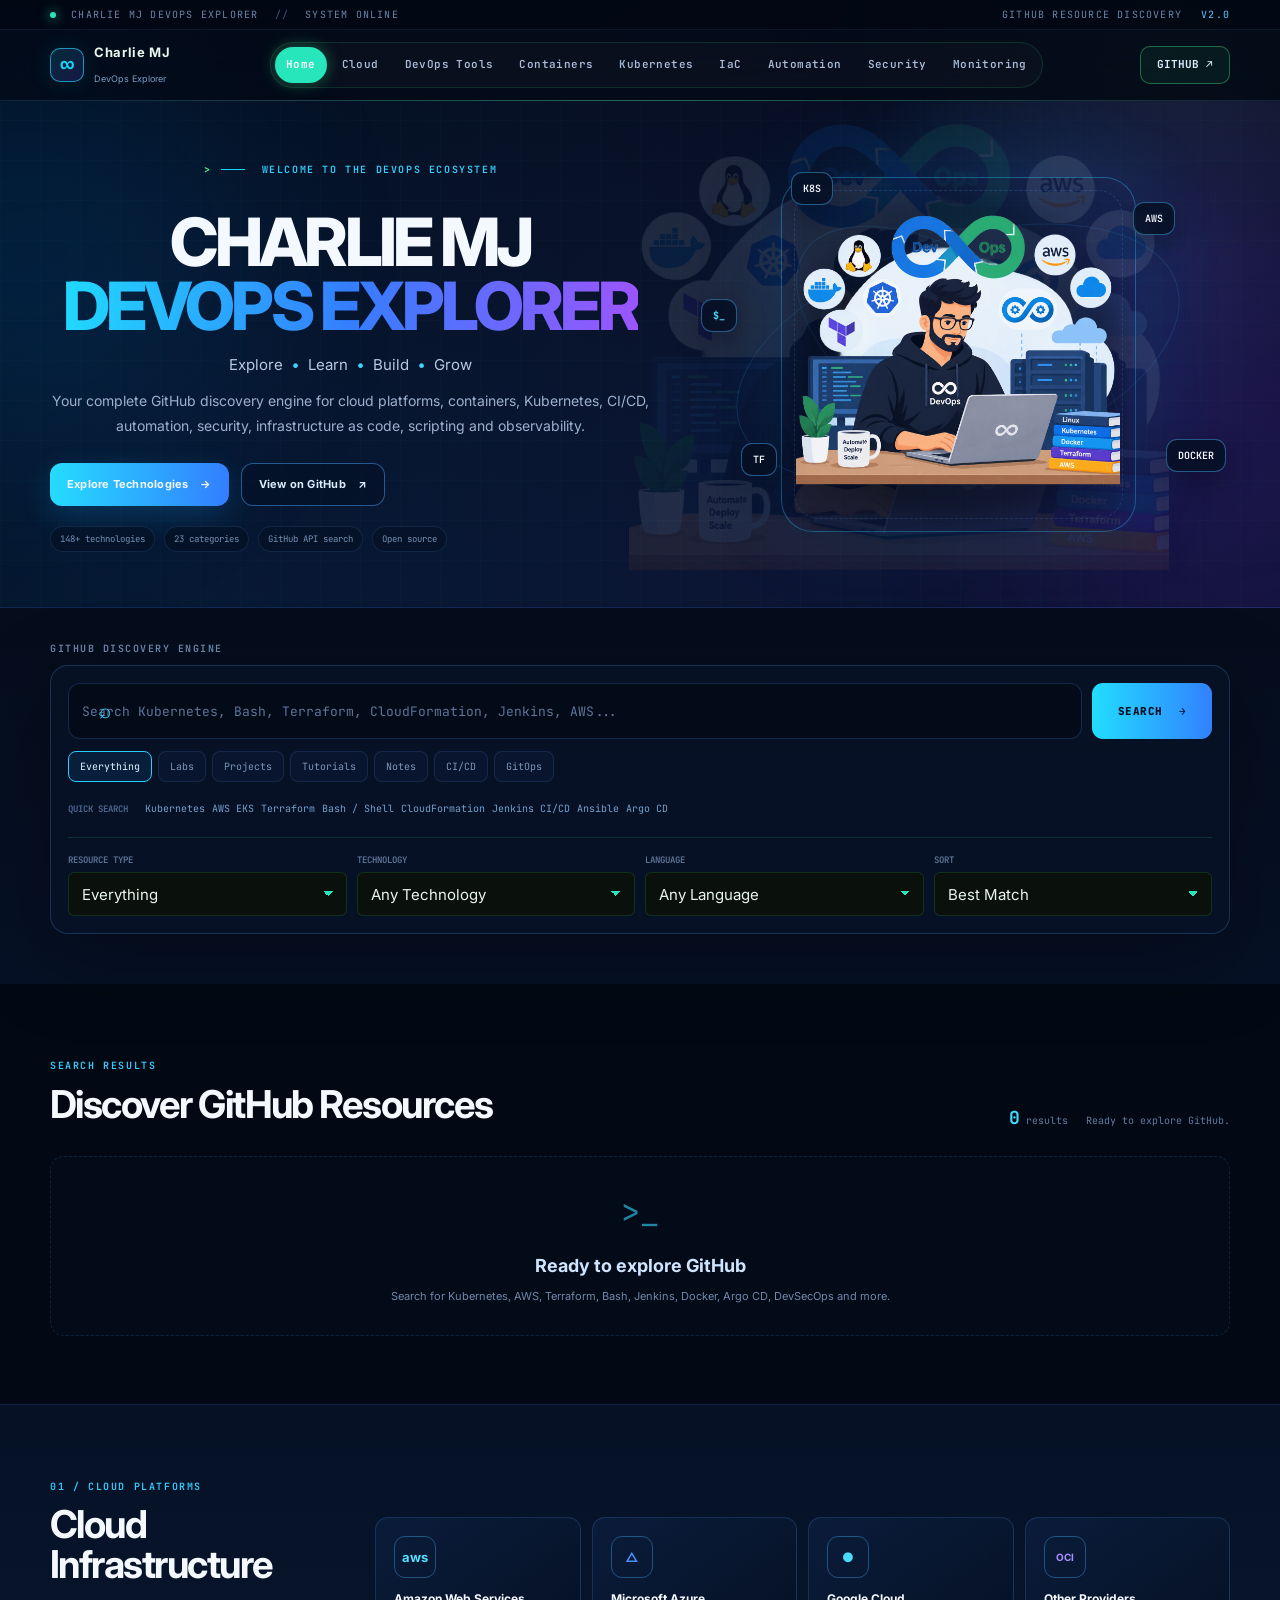
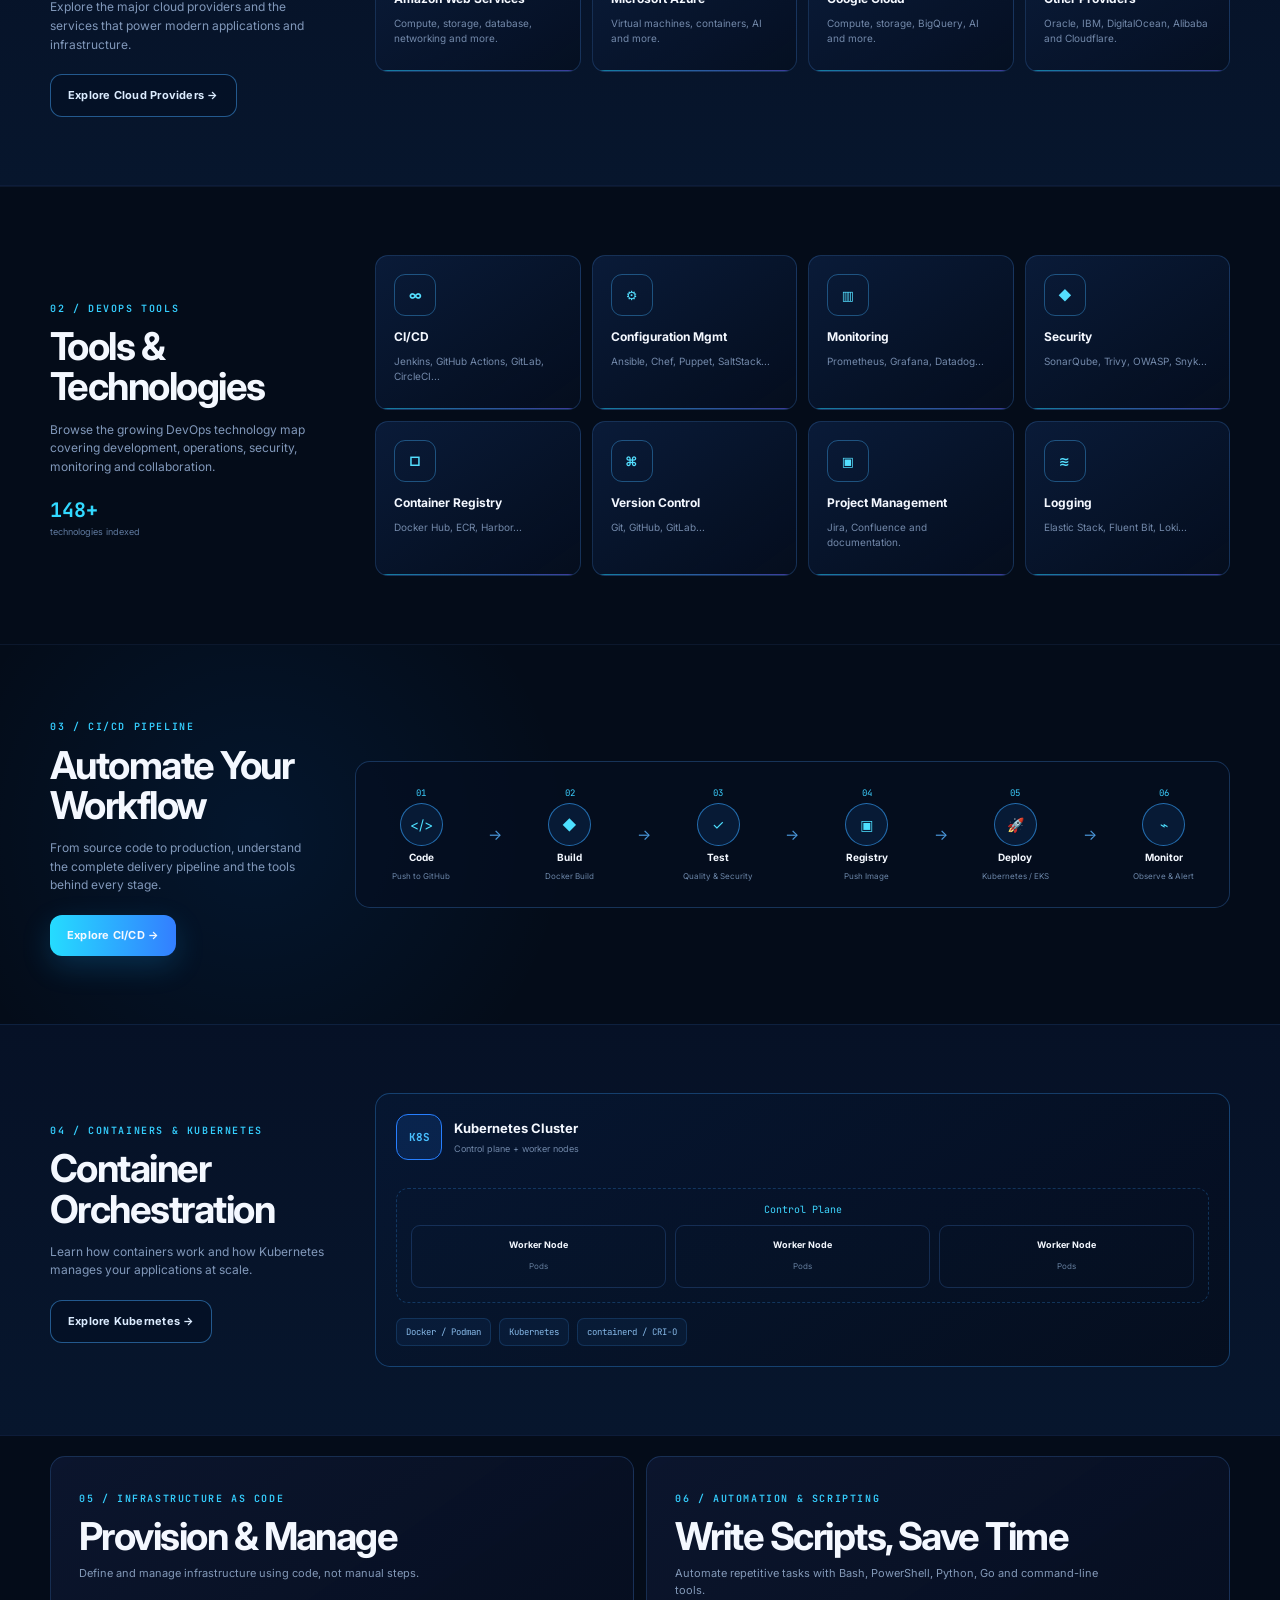
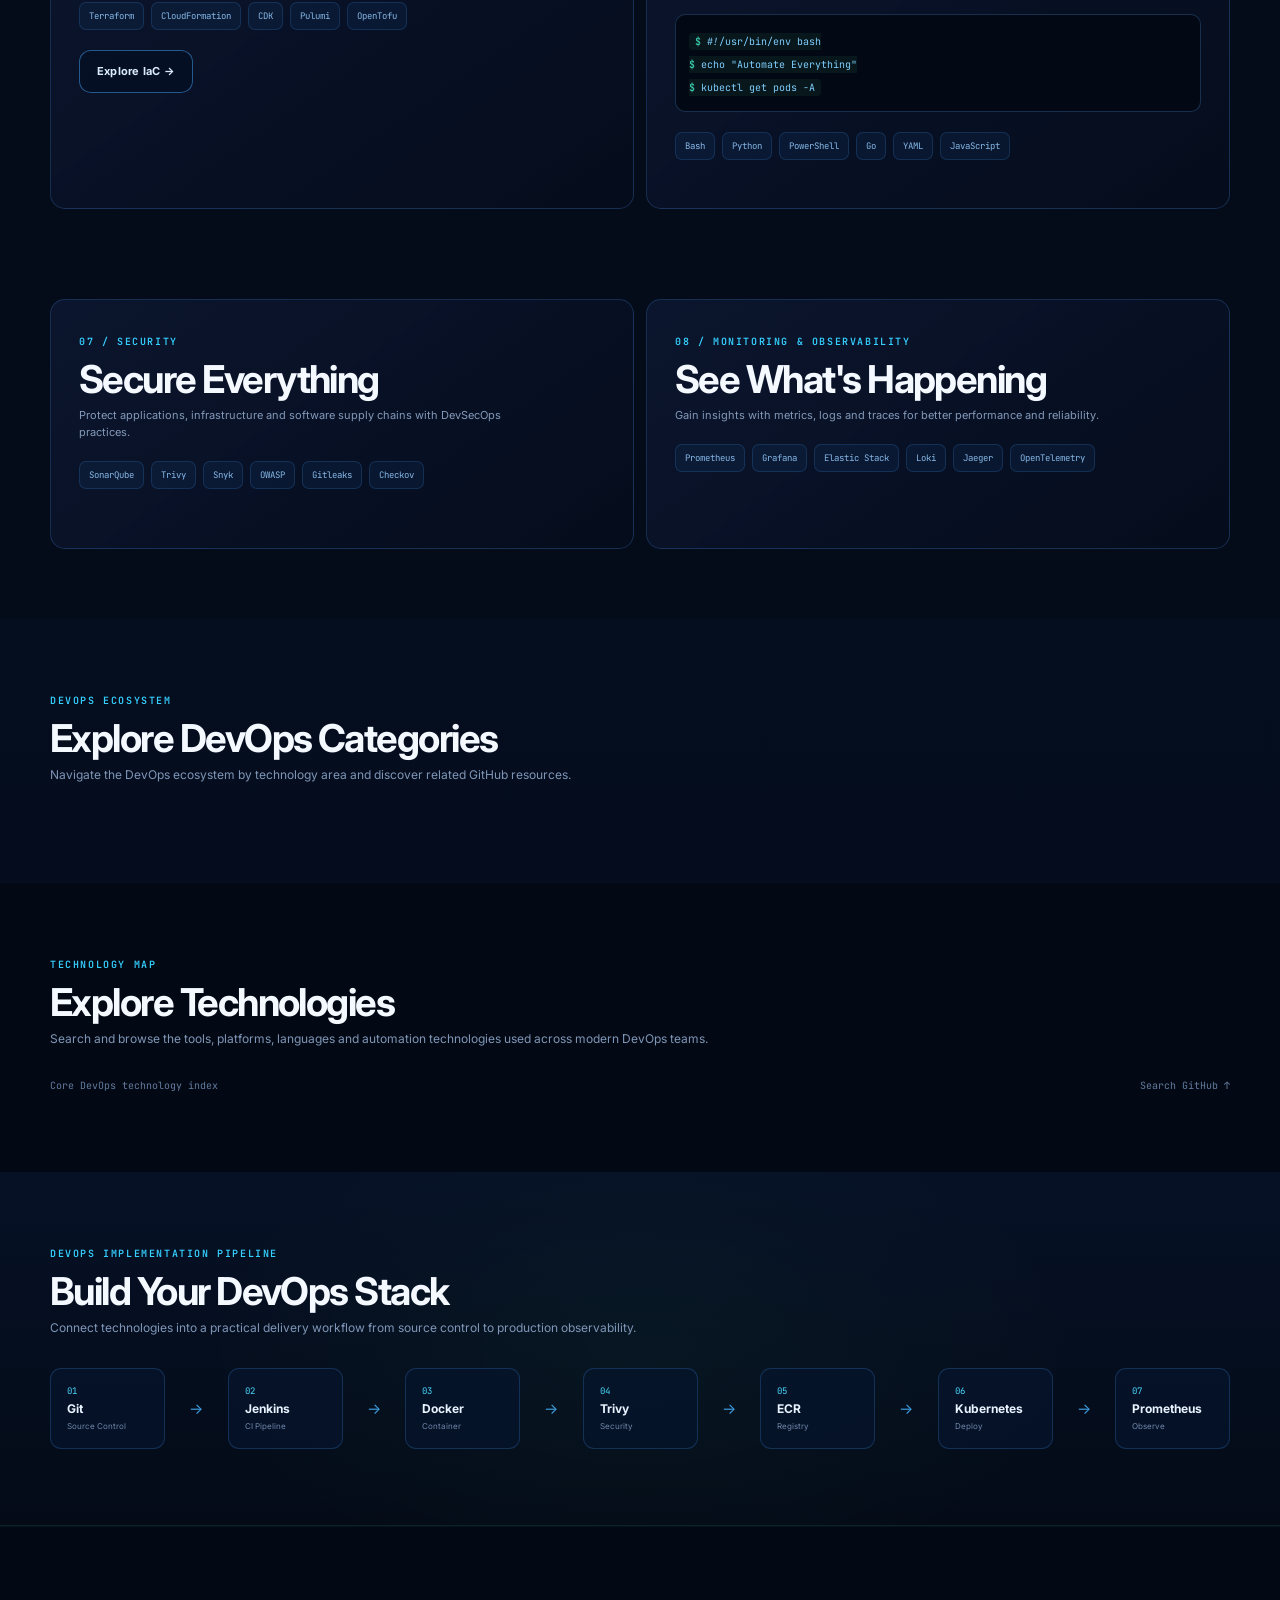
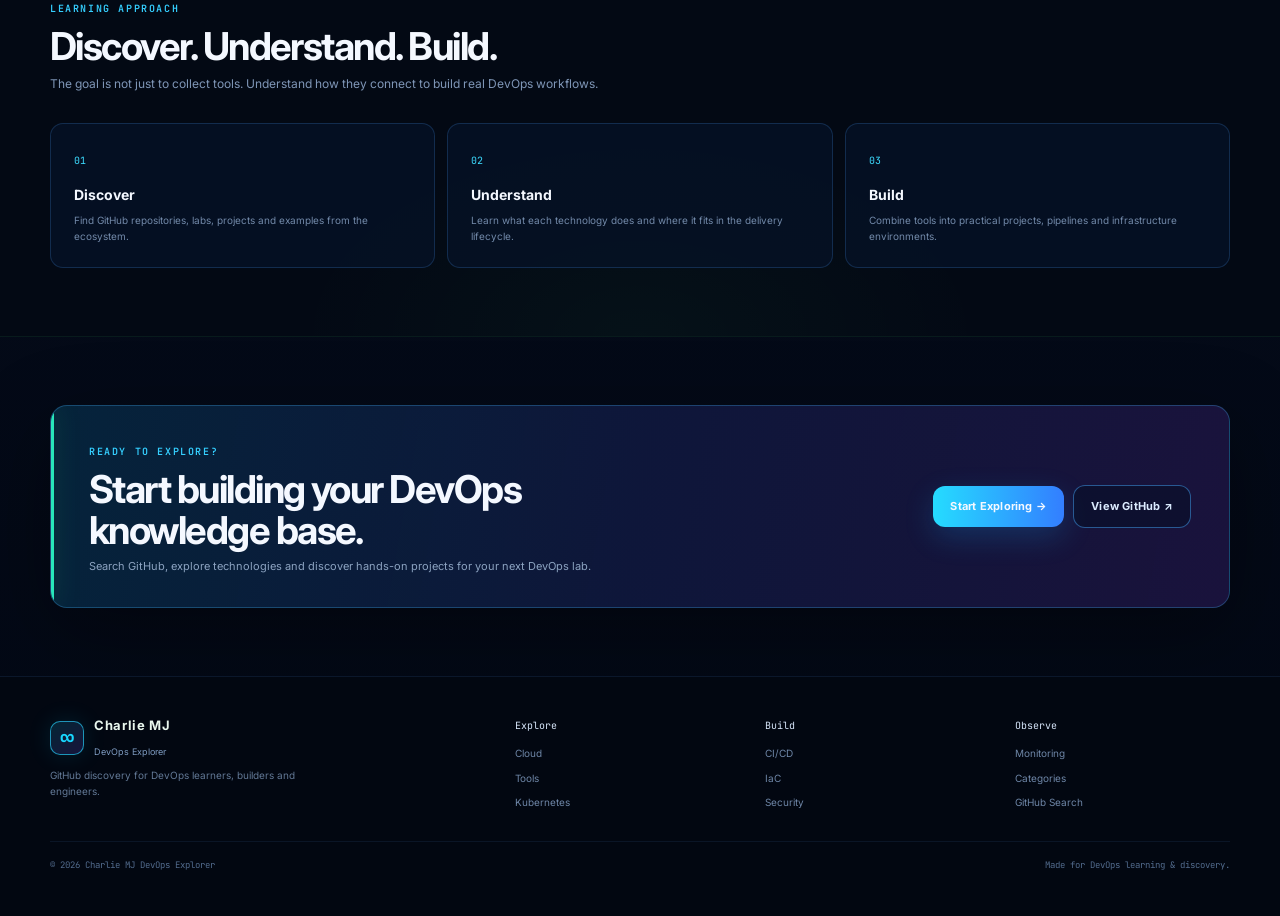
==== index.html @ 872b664a "updated" ====
<!DOCTYPE html>
<html lang="en">
<head>
<meta charset="UTF-8">
<meta name="viewport" content="width=device-width, initial-scale=1.0">
<meta name="description" content="Charlie MJ DevOps Explorer — search GitHub for DevOps projects, labs, Kubernetes, cloud, CI/CD, IaC, automation, security and observability resources.">
<meta name="keywords" content="DevOps, GitHub, Kubernetes, Docker, AWS, Azure, GCP, Terraform, CloudFormation, Pulumi, Jenkins, Ansible, GitOps, CI/CD, DevSecOps">
<meta name="author" content="Charlie MJ">
<meta name="theme-color" content="#061126">
<title>Charlie MJ DevOps Explorer</title>
<link rel="preconnect" href="https://fonts.googleapis.com">
<link rel="preconnect" href="https://fonts.gstatic.com" crossorigin>
<link href="https://fonts.googleapis.com/css2?family=Inter:wght@400;500;600;700;800&family=JetBrains+Mono:wght@400;500;600&display=swap" rel="stylesheet">
<link rel="preload" as="image" href="assets/images/devops-engineer.png">
<link rel="stylesheet" href="css/style.css">
<link rel="stylesheet" href="css/components.css">
<link rel="stylesheet" href="css/responsive.css">
<link rel="stylesheet" href="css/theme-redesign.css">
</head>
<body class="devops-explorer-page" data-page="home">
<div class="site-noise" aria-hidden="true"></div>
<div class="site-glow glow-a" aria-hidden="true"></div>
<div class="site-glow glow-b" aria-hidden="true"></div>

<div class="top-status-bar">
  <div class="container status-inner">
    <div><span class="status-indicator"></span> CHARLIE MJ DEVOPS EXPLORER <span class="status-separator">//</span> SYSTEM ONLINE</div>
    <div>GITHUB RESOURCE DISCOVERY <span class="status-version">v2.0</span></div>
  </div>
</div>

<header class="main-header">
  <div class="container nav-container">
    <a class="brand" href="#explore" aria-label="Charlie MJ DevOps Explorer">
      <span class="brand-mark">∞</span>
      <span class="brand-wordmark">
        <strong>Charlie MJ</strong>
        <small>DevOps Explorer</small>
      </span>
    </a>
    <nav class="main-nav" id="mainNav" aria-label="Primary navigation">
      <div class="nav-links-group">
        <a href="#explore" class="nav-link active">Home</a>
        <a href="#cloud" class="nav-link">Cloud</a>
        <a href="#technologies" class="nav-link">DevOps Tools</a>
        <a href="#containers" class="nav-link">Containers</a>
        <a href="#categories" class="nav-link">Kubernetes</a>
        <a href="#iac" class="nav-link">IaC</a>
        <a href="#automation" class="nav-link">Automation</a>
        <a href="#security" class="nav-link">Security</a>
        <a href="#observability" class="nav-link">Monitoring</a>
      </div>
      <a class="nav-github" href="https://github.com/" target="_blank" rel="noopener">GitHub ↗</a>
    </nav>
    <button class="mobile-menu-button" id="mobileMenuButton" aria-label="Open navigation">☰</button>
  </div>
</header>

<main>
<section id="explore" class="hero-section">
  <div class="hero-backdrop" aria-hidden="true"></div>
  <div class="container hero-container">
    <div class="hero-content">
      <div class="eyebrow"><span></span> WELCOME TO THE DEVOPS ECOSYSTEM</div>
      <h1>CHARLIE MJ<br><span>DEVOPS EXPLORER</span></h1>
      <p class="hero-lead">Explore <b>•</b> Learn <b>•</b> Build <b>•</b> Grow</p>
      <p class="hero-description">Your complete GitHub discovery engine for cloud platforms, containers, Kubernetes, CI/CD, automation, security, infrastructure as code, scripting and observability.</p>
      <div class="hero-actions">
        <a href="#technologies" class="primary-btn">Explore Technologies <span>→</span></a>
        <a href="https://github.com/" target="_blank" rel="noopener" class="secondary-btn">View on GitHub <span>↗</span></a>
      </div>
      <div class="hero-capabilities">
        <span>148+ technologies</span><span>23 categories</span><span>GitHub API search</span><span>Open source</span>
      </div>
    </div>
    <div class="hero-art" aria-label="DevOps engineer illustration">
      <div class="hero-orbit orbit-one"></div><div class="hero-orbit orbit-two"></div>
      <div class="hero-image-card">
        <img src="assets/images/devops-engineer.png" alt="DevOps engineer illustration">
      </div>
      <span class="floating-badge badge-aws">AWS</span>
      <span class="floating-badge badge-k8s">K8S</span>
      <span class="floating-badge badge-docker">DOCKER</span>
      <span class="floating-badge badge-tf">TF</span>
      <span class="floating-badge badge-cli">$_</span>
    </div>
  </div>
</section>

<section class="search-section">
  <div class="container">
    <div class="section-kicker">GITHUB DISCOVERY ENGINE</div>
    <div class="search-shell">
      <div class="search-box">
        <div class="search-input-wrapper"><span class="search-icon">⌕</span><input id="searchInput" class="search-input" type="search" placeholder="Search Kubernetes, Bash, Terraform, CloudFormation, Jenkins, AWS..." autocomplete="off" aria-label="Search DevOps repositories on GitHub"></div>
        <button id="searchButton" class="search-button" type="button">SEARCH <span>→</span></button>
      </div>
      <div class="search-type-selector" aria-label="Search type">
        <button class="search-type active" data-search="everything">Everything</button>
        <button class="search-type" data-search="labs">Labs</button>
        <button class="search-type" data-search="projects">Projects</button>
        <button class="search-type" data-search="tutorials">Tutorials</button>
        <button class="search-type" data-search="notes">Notes</button>
        <button class="search-type" data-search="cicd">CI/CD</button>
        <button class="search-type" data-search="gitops">GitOps</button>
      </div>
      <div class="quick-search-section">
        <span class="quick-search-label">QUICK SEARCH</span>
        <div class="quick-search-list">
          <button class="quick-search" data-query="kubernetes labs">Kubernetes</button>
          <button class="quick-search" data-query="aws eks">AWS EKS</button>
          <button class="quick-search" data-query="terraform aws">Terraform</button>
          <button class="quick-search" data-query="bash shell scripting">Bash / Shell</button>
          <button class="quick-search" data-query="cloudformation infrastructure as code">CloudFormation</button>
          <button class="quick-search" data-query="jenkins cicd">Jenkins CI/CD</button>
          <button class="quick-search" data-query="ansible automation">Ansible</button>
          <button class="quick-search" data-query="argocd gitops">Argo CD</button>
        </div>
      </div>
      <div class="filters">
        <div class="filter-group"><label for="resourceTypeFilter">RESOURCE TYPE</label><select id="resourceTypeFilter"><option value="everything">Everything</option><option value="labs">DevOps Labs</option><option value="projects">Projects</option><option value="tutorials">Tutorials</option><option value="notes">Study Material</option><option value="cheatsheets">Cheat Sheets</option></select></div>
        <div class="filter-group"><label for="technologyFilter">TECHNOLOGY</label><select id="technologyFilter"><option value="any">Any Technology</option></select></div>
        <div class="filter-group"><label for="languageFilter">LANGUAGE</label><select id="languageFilter">
          <option value="any">Any Language</option><option value="Shell">Bash / Shell</option><option value="PowerShell">PowerShell</option><option value="Python">Python</option><option value="Go">Go</option><option value="JavaScript">JavaScript</option><option value="TypeScript">TypeScript</option><option value="Java">Java</option><option value="C#">C#</option><option value="Ruby">Ruby</option><option value="Rust">Rust</option><option value="HCL">HCL</option><option value="YAML">YAML</option><option value="JSON">JSON</option>
        </select></div>
        <div class="filter-group"><label for="sortFilter">SORT</label><select id="sortFilter"><option value="best">Best Match</option><option value="stars">Most Stars</option><option value="forks">Most Forks</option><option value="updated">Recently Updated</option><option value="created">Recently Created</option></select></div>
      </div>
    </div>
  </div>
</section>

<section id="searchResults" class="results-section">
  <div class="container">
    <div class="section-heading-inline"><div><span class="section-number">SEARCH RESULTS</span><h2>Discover GitHub Resources</h2></div><div class="result-meta"><strong id="resultCount">0</strong> results <span id="resultsStatus">Ready to explore GitHub.</span></div></div>
    <div id="repositoryResults" class="repository-grid">
      <div class="empty-state no-results"><div class="empty-state-icon">&gt;_</div><div class="empty-state-title">Ready to explore GitHub</div><p class="empty-state-description">Search for Kubernetes, AWS, Terraform, Bash, Jenkins, Docker, Argo CD, DevSecOps and more.</p></div>
    </div>
  </div>
</section>

<section id="cloud" class="feature-section">
  <div class="container">
    <div class="feature-layout">
      <div class="feature-copy"><span class="section-number">01 / CLOUD PLATFORMS</span><h2>Cloud Infrastructure</h2><p>Explore the major cloud providers and the services that power modern applications and infrastructure.</p><a class="outline-btn" href="#technologies">Explore Cloud Providers →</a></div>
      <div class="feature-cards four">
        <article class="feature-card"><span class="provider-icon">aws</span><h3>Amazon Web Services</h3><p>Compute, storage, database, networking and more.</p></article>
        <article class="feature-card"><span class="provider-icon azure">△</span><h3>Microsoft Azure</h3><p>Virtual machines, containers, AI and more.</p></article>
        <article class="feature-card"><span class="provider-icon gcp">●</span><h3>Google Cloud</h3><p>Compute, storage, BigQuery, AI and more.</p></article>
        <article class="feature-card"><span class="provider-icon other">OCI</span><h3>Other Providers</h3><p>Oracle, IBM, DigitalOcean, Alibaba and Cloudflare.</p></article>
      </div>
    </div>
  </div>
</section>

<section id="technologies" class="feature-section alt">
  <div class="container">
    <div class="feature-layout">
      <div class="feature-copy"><span class="section-number">02 / DEVOPS TOOLS</span><h2>Tools & Technologies</h2><p>Browse the growing DevOps technology map covering development, operations, security, monitoring and collaboration.</p><div class="tool-stat">148+ <small>technologies indexed</small></div></div>
      <div class="feature-cards four compact">
        <article class="feature-card"><span class="mini-icon">∞</span><h3>CI/CD</h3><p>Jenkins, GitHub Actions, GitLab, CircleCI...</p></article>
        <article class="feature-card"><span class="mini-icon">⚙</span><h3>Configuration Mgmt</h3><p>Ansible, Chef, Puppet, SaltStack...</p></article>
        <article class="feature-card"><span class="mini-icon">▥</span><h3>Monitoring</h3><p>Prometheus, Grafana, Datadog...</p></article>
        <article class="feature-card"><span class="mini-icon">◆</span><h3>Security</h3><p>SonarQube, Trivy, OWASP, Snyk...</p></article>
        <article class="feature-card"><span class="mini-icon">□</span><h3>Container Registry</h3><p>Docker Hub, ECR, Harbor...</p></article>
        <article class="feature-card"><span class="mini-icon">⌘</span><h3>Version Control</h3><p>Git, GitHub, GitLab...</p></article>
        <article class="feature-card"><span class="mini-icon">▣</span><h3>Project Management</h3><p>Jira, Confluence and documentation.</p></article>
        <article class="feature-card"><span class="mini-icon">≋</span><h3>Logging</h3><p>Elastic Stack, Fluent Bit, Loki...</p></article>
      </div>
    </div>
  </div>
</section>

<section id="automation" class="pipeline-section">
  <div class="container">
    <div class="feature-layout pipeline-layout">
      <div class="feature-copy"><span class="section-number">03 / CI/CD PIPELINE</span><h2>Automate Your Workflow</h2><p>From source code to production, understand the complete delivery pipeline and the tools behind every stage.</p><a class="primary-btn" href="#categories">Explore CI/CD →</a></div>
      <div class="pipeline-card">
        <div class="pipeline-step"><b>01</b><span class="pipeline-icon">&lt;/&gt;</span><strong>Code</strong><small>Push to GitHub</small></div><i>→</i>
        <div class="pipeline-step"><b>02</b><span class="pipeline-icon">◆</span><strong>Build</strong><small>Docker Build</small></div><i>→</i>
        <div class="pipeline-step"><b>03</b><span class="pipeline-icon">✓</span><strong>Test</strong><small>Quality & Security</small></div><i>→</i>
        <div class="pipeline-step"><b>04</b><span class="pipeline-icon">▣</span><strong>Registry</strong><small>Push Image</small></div><i>→</i>
        <div class="pipeline-step"><b>05</b><span class="pipeline-icon">🚀</span><strong>Deploy</strong><small>Kubernetes / EKS</small></div><i>→</i>
        <div class="pipeline-step"><b>06</b><span class="pipeline-icon">⌁</span><strong>Monitor</strong><small>Observe & Alert</small></div>
      </div>
    </div>
  </div>
</section>

<section id="containers" class="feature-section">
  <div class="container">
    <div class="feature-layout">
      <div class="feature-copy"><span class="section-number">04 / CONTAINERS & KUBERNETES</span><h2>Container Orchestration</h2><p>Learn how containers work and how Kubernetes manages your applications at scale.</p><a class="outline-btn" href="#categories">Explore Kubernetes →</a></div>
      <div class="cluster-panel">
        <div class="cluster-title"><span class="k8s-logo">K8S</span><div><strong>Kubernetes Cluster</strong><small>Control plane + worker nodes</small></div></div>
        <div class="cluster-nodes"><span>Control Plane</span><div class="worker"><b>Worker Node</b><em>Pods</em></div><div class="worker"><b>Worker Node</b><em>Pods</em></div><div class="worker"><b>Worker Node</b><em>Pods</em></div></div>
        <div class="cluster-stack"><span>Docker / Podman</span><span>Kubernetes</span><span>containerd / CRI-O</span></div>
      </div>
    </div>
  </div>
</section>

<section id="iac" class="split-section">
  <div class="container split-grid">
    <article class="split-card iac-card"><span class="section-number">05 / INFRASTRUCTURE AS CODE</span><h2>Provision & Manage</h2><p>Define and manage infrastructure using code, not manual steps.</p><div class="tool-pills"><span>Terraform</span><span>CloudFormation</span><span>CDK</span><span>Pulumi</span><span>OpenTofu</span></div><a class="outline-btn" href="#technologies">Explore IaC →</a></article>
    <article class="split-card script-card"><span class="section-number">06 / AUTOMATION & SCRIPTING</span><h2>Write Scripts, Save Time</h2><p>Automate repetitive tasks with Bash, PowerShell, Python, Go and command-line tools.</p><div class="terminal-window"><code><span>$</span> #!/usr/bin/env bash<br><span>$</span> echo "Automate Everything"<br><span>$</span> kubectl get pods -A</code></div><div class="language-pills"><span>Bash</span><span>Python</span><span>PowerShell</span><span>Go</span><span>YAML</span><span>JavaScript</span></div></article>
  </div>
</section>

<section id="security" class="split-section">
  <div class="container split-grid">
    <article class="split-card security-card"><span class="section-number">07 / SECURITY</span><h2>Secure Everything</h2><p>Protect applications, infrastructure and software supply chains with DevSecOps practices.</p><div class="tool-pills"><span>SonarQube</span><span>Trivy</span><span>Snyk</span><span>OWASP</span><span>Gitleaks</span><span>Checkov</span></div></article>
    <article id="observability" class="split-card observe-card"><span class="section-number">08 / MONITORING & OBSERVABILITY</span><h2>See What's Happening</h2><p>Gain insights with metrics, logs and traces for better performance and reliability.</p><div class="tool-pills"><span>Prometheus</span><span>Grafana</span><span>Elastic Stack</span><span>Loki</span><span>Jaeger</span><span>OpenTelemetry</span></div></article>
  </div>
</section>

<section id="categories" class="categories-section">
  <div class="container">
    <div class="section-heading"><span class="section-number">DEVOPS ECOSYSTEM</span><h2>Explore DevOps Categories</h2><p>Navigate the DevOps ecosystem by technology area and discover related GitHub resources.</p></div>
    <div id="categoryGrid" class="category-grid"></div>
  </div>
</section>

<section class="technologies-map">
  <div class="container">
    <div class="section-heading"><span class="section-number">TECHNOLOGY MAP</span><h2>Explore Technologies</h2><p>Search and browse the tools, platforms, languages and automation technologies used across modern DevOps teams.</p></div>
    <div class="technology-toolbar"><span>Core DevOps technology index</span><a href="#explore">Search GitHub ↑</a></div>
    <div id="technologyGrid" class="technology-grid"></div>
  </div>
</section>

<section id="stack" class="stack-section">
  <div class="container">
    <div class="section-heading"><span class="section-number">DEVOPS IMPLEMENTATION PIPELINE</span><h2>Build Your DevOps Stack</h2><p>Connect technologies into a practical delivery workflow from source control to production observability.</p></div>
    <div class="stack-flow">
      <div>01<br><b>Git</b><small>Source Control</small></div><i>→</i><div>02<br><b>Jenkins</b><small>CI Pipeline</small></div><i>→</i><div>03<br><b>Docker</b><small>Container</small></div><i>→</i><div>04<br><b>Trivy</b><small>Security</small></div><i>→</i><div>05<br><b>ECR</b><small>Registry</small></div><i>→</i><div>06<br><b>Kubernetes</b><small>Deploy</small></div><i>→</i><div>07<br><b>Prometheus</b><small>Observe</small></div>
    </div>
  </div>
</section>

<section id="architecture" class="architecture-section">
  <div class="container">
    <div class="section-heading"><span class="section-number">LEARNING APPROACH</span><h2>Discover. Understand. Build.</h2><p>The goal is not just to collect tools. Understand how they connect to build real DevOps workflows.</p></div>
    <div class="learn-grid">
      <article><span>01</span><h3>Discover</h3><p>Find GitHub repositories, labs, projects and examples from the ecosystem.</p></article>
      <article><span>02</span><h3>Understand</h3><p>Learn what each technology does and where it fits in the delivery lifecycle.</p></article>
      <article><span>03</span><h3>Build</h3><p>Combine tools into practical projects, pipelines and infrastructure environments.</p></article>
    </div>
  </div>
</section>

<section class="cta-section">
  <div class="container"><div class="cta-card"><div><span class="section-number">READY TO EXPLORE?</span><h2>Start building your DevOps knowledge base.</h2><p>Search GitHub, explore technologies and discover hands-on projects for your next DevOps lab.</p></div><div class="cta-actions"><a class="primary-btn" href="#explore">Start Exploring →</a><a class="secondary-btn" href="https://github.com/" target="_blank" rel="noopener">View GitHub ↗</a></div></div></div>
</section>
</main>

<!-- =========================================================
     TECHNOLOGY DETAILS MODAL
========================================================= -->

<div
    id="technologyModal"
    class="technology-modal"
    hidden
    aria-hidden="true"
>

    <div
        class="technology-modal-backdrop"
        data-modal-close
    ></div>


    <div
        class="technology-modal-content"
        role="dialog"
        aria-modal="true"
        aria-labelledby="technologyModalTitle"
    >

        <button
            id="technologyModalClose"
            class="technology-modal-close"
            type="button"
            aria-label="Close technology details"
        >
            ×
        </button>


        <span
            id="technologyModalCategory"
            class="section-number"
        ></span>


        <h2 id="technologyModalTitle"></h2>


        <p id="technologyModalDescription"></p>


        <div class="technology-modal-actions">

            <a
                id="technologyOfficialLink"
                class="primary-btn"
                href="#"
                target="_blank"
                rel="noopener noreferrer"
                hidden
            >
                Official Repository ↗
            </a>


            <a
                id="technologyGithubSearch"
                class="secondary-btn"
                href="#"
                target="_blank"
                rel="noopener noreferrer"
            >
                Find GitHub Repositories ↗
            </a>

        </div>

    </div>

</div>

<footer class="site-footer">
  <div class="container footer-grid">
    <div><a class="brand footer-brand" href="#explore"><span class="brand-mark">∞</span><span class="brand-wordmark"><strong>Charlie MJ</strong><small>DevOps Explorer</small></span></a><p>GitHub discovery for DevOps learners, builders and engineers.</p></div>
    <div><b>Explore</b><a href="#cloud">Cloud</a><a href="#technologies">Tools</a><a href="#containers">Kubernetes</a></div>
    <div><b>Build</b><a href="#automation">CI/CD</a><a href="#iac">IaC</a><a href="#security">Security</a></div>
    <div><b>Observe</b><a href="#observability">Monitoring</a><a href="#categories">Categories</a><a href="#explore">GitHub Search</a></div>
  </div>
  <div class="container footer-bottom"><span>© 2026 Charlie MJ DevOps Explorer</span><span>Made for DevOps learning & discovery.</span></div>
</footer>

<script type="module" src="js/app.js"></script>
</body>
</html>
---- css/style.css ----
/*
============================================================
CHARLIE MJ DEVOPS EXPLORER
Main Design System / Global Styles
============================================================

This file contains:
- CSS variables
- Global reset
- Body/background
- Typography
- Links
- Buttons
- Inputs
- Scrollbar
- Global utility classes

Component-specific styling is kept in:
    css/components.css

Responsive styling is kept in:
    css/responsive.css
============================================================
*/


/* ==========================================================
   1. CSS VARIABLES
   ========================================================== */

:root {

    /* ------------------------------------------------------
       Colors
       ------------------------------------------------------ */

    --bg-primary: #050807;
    --bg-secondary: #080d0a;
    --bg-card: #0b110d;
    --bg-card-hover: #0f1712;

    --border-color: rgba(71, 255, 141, 0.13);
    --border-hover: rgba(71, 255, 141, 0.35);

    --green: #47ff8d;
    --green-bright: #63ffa0;
    --green-dark: #1fb85e;

    --text-primary: #e9f7ee;
    --text-secondary: #9db0a4;
    --text-muted: #607267;

    --orange: #ff9f43;
    --red: #ff5f56;
    --blue: #4da6ff;
    --purple: #b084ff;
    --cyan: #45e6ff;

    /* ------------------------------------------------------
       Typography
       ------------------------------------------------------ */

    --font-main: "Inter", Arial, sans-serif;
    --font-mono: "JetBrains Mono", "Courier New", monospace;

    /* ------------------------------------------------------
       Layout
       ------------------------------------------------------ */

    --container-width: 1400px;
    --nav-height: 70px;

    /* ------------------------------------------------------
       Border Radius
       ------------------------------------------------------ */

    --radius-small: 6px;
    --radius-medium: 10px;
    --radius-large: 16px;

    /* ------------------------------------------------------
       Shadows
       ------------------------------------------------------ */

    --shadow-card:
        0 10px 40px rgba(0, 0, 0, 0.35);

    --shadow-green:
        0 0 30px rgba(71, 255, 141, 0.08);

    /* ------------------------------------------------------
       Transitions
       ------------------------------------------------------ */

    --transition-fast: 0.15s ease;
    --transition-normal: 0.25s ease;
    --transition-slow: 0.4s ease;
}


/* ==========================================================
   2. RESET
   ========================================================== */

* {
    margin: 0;
    padding: 0;
    box-sizing: border-box;
}


html {
    scroll-behavior: smooth;
}


body {
    min-height: 100vh;

    font-family: var(--font-main);
    font-size: 15px;
    line-height: 1.6;

    color: var(--text-primary);
    background: var(--bg-primary);

    overflow-x: hidden;
}


/* ==========================================================
   3. BODY BACKGROUND
   ========================================================== */

body::before {

    content: "";

    position: fixed;

    inset: 0;

    z-index: -3;

    pointer-events: none;

    background-image:
        linear-gradient(
            rgba(71, 255, 141, 0.018) 1px,
            transparent 1px
        ),
        linear-gradient(
            90deg,
            rgba(71, 255, 141, 0.018) 1px,
            transparent 1px
        );

    background-size: 40px 40px;
}


/*
Large ambient green glow.
*/

body::after {

    content: "";

    position: fixed;

    width: 700px;
    height: 700px;

    top: -300px;
    right: -250px;

    z-index: -2;

    pointer-events: none;

    border-radius: 50%;

    background:
        radial-gradient(
            circle,
            rgba(71, 255, 141, 0.07),
            transparent 70%
        );

    filter: blur(20px);
}


/* ==========================================================
   4. BASIC ELEMENTS
   ========================================================== */

img {
    max-width: 100%;
    display: block;
}


button,
input,
select,
textarea {
    font: inherit;
}


button {
    cursor: pointer;
}


a {
    color: inherit;
    text-decoration: none;
}


a:hover {
    color: var(--green);
}


ul,
ol {
    list-style: none;
}


/* ==========================================================
   5. GLOBAL CONTAINER
   ========================================================== */

.container {

    width: min(
        calc(100% - 40px),
        var(--container-width)
    );

    margin-inline: auto;
}


/* ==========================================================
   6. SECTION
   ========================================================== */

.section {

    position: relative;

    padding: 90px 0;
}


.section-header {

    display: flex;

    align-items: flex-end;
    justify-content: space-between;

    gap: 30px;

    margin-bottom: 35px;
}


.section-title {

    font-size: clamp(28px, 4vw, 44px);

    font-weight: 700;

    letter-spacing: -1.5px;
}


.section-description {

    max-width: 680px;

    margin-top: 10px;

    color: var(--text-secondary);

    line-height: 1.8;
}


/* ==========================================================
   7. EYEBROW / TERMINAL LABEL
   ========================================================== */

.eyebrow {

    display: inline-flex;

    align-items: center;

    gap: 9px;

    margin-bottom: 18px;

    color: var(--green);

    font-family: var(--font-mono);

    font-size: 12px;

    text-transform: uppercase;

    letter-spacing: 1.5px;
}


.eyebrow::before {

    content: ">";

    color: var(--green-bright);
}


/* ==========================================================
   8. TEXT UTILITIES
   ========================================================== */

.text-green {
    color: var(--green);
}


.text-muted {
    color: var(--text-muted);
}


.text-secondary {
    color: var(--text-secondary);
}


.text-mono {
    font-family: var(--font-mono);
}


.text-center {
    text-align: center;
}


/* ==========================================================
   9. BUTTONS
   ========================================================== */

.btn {

    display: inline-flex;

    align-items: center;
    justify-content: center;

    gap: 8px;

    min-height: 42px;

    padding: 0 18px;

    border: 1px solid var(--border-color);

    border-radius: var(--radius-small);

    color: var(--text-primary);

    background: rgba(255, 255, 255, 0.02);

    transition:
        background var(--transition-normal),
        border-color var(--transition-normal),
        color var(--transition-normal),
        transform var(--transition-normal),
        box-shadow var(--transition-normal);
}


.btn:hover {

    color: var(--green);

    border-color: var(--border-hover);

    background: rgba(71, 255, 141, 0.06);

    transform: translateY(-1px);
}


.btn-primary {

    color: #031108;

    background: var(--green);

    border-color: var(--green);

    font-weight: 700;
}


.btn-primary:hover {

    color: #031108;

    background: var(--green-bright);

    border-color: var(--green-bright);

    box-shadow:
        0 0 25px rgba(71, 255, 141, 0.2);
}


.btn-small {

    min-height: 34px;

    padding: 0 12px;

    font-size: 12px;
}


/* ==========================================================
   10. INPUTS
   ========================================================== */

.input {

    width: 100%;

    min-height: 46px;

    padding: 0 14px;

    color: var(--text-primary);

    background: rgba(255, 255, 255, 0.025);

    border: 1px solid var(--border-color);

    border-radius: var(--radius-small);

    outline: none;

    transition:
        border-color var(--transition-normal),
        background var(--transition-normal),
        box-shadow var(--transition-normal);
}


.input::placeholder {
    color: var(--text-muted);
}


.input:focus {

    border-color: var(--green);

    background: rgba(71, 255, 141, 0.025);

    box-shadow:
        0 0 0 3px rgba(71, 255, 141, 0.06);
}


/* ==========================================================
   11. SELECT
   ========================================================== */

select {

    appearance: none;

    width: 100%;

    min-height: 44px;

    padding: 0 40px 0 13px;

    color: var(--text-primary);

    background-color: #0a100c;

    background-image:
        linear-gradient(45deg, transparent 50%, var(--green) 50%),
        linear-gradient(135deg, var(--green) 50%, transparent 50%);

    background-position:
        calc(100% - 18px) 18px,
        calc(100% - 13px) 18px;

    background-size:
        5px 5px,
        5px 5px;

    background-repeat: no-repeat;

    border: 1px solid var(--border-color);

    border-radius: var(--radius-small);

    outline: none;
}


select:focus {
    border-color: var(--green);
}


select option {
    color: var(--text-primary);
    background: #0a100c;
}


/* ==========================================================
   12. CODE
   ========================================================== */

code {

    padding: 2px 6px;

    border-radius: 4px;

    color: var(--green);

    background: rgba(71, 255, 141, 0.06);

    font-family: var(--font-mono);

    font-size: 0.9em;
}


pre {

    overflow-x: auto;

    font-family: var(--font-mono);
}


/* ==========================================================
   13. DIVIDER
   ========================================================== */

.divider {

    width: 100%;
    height: 1px;

    background:
        linear-gradient(
            90deg,
            transparent,
            var(--border-color),
            transparent
        );
}


/* ==========================================================
   14. STATUS DOT
   ========================================================== */

.status-dot {

    width: 7px;
    height: 7px;

    display: inline-block;

    border-radius: 50%;

    background: var(--green);

    box-shadow:
        0 0 10px rgba(71, 255, 141, 0.7);

    animation: pulse-status 2s infinite;
}


@keyframes pulse-status {

    0%,
    100% {
        opacity: 1;
    }

    50% {
        opacity: 0.45;
    }
}


/* ==========================================================
   15. LOADING
   ========================================================== */

.loading {

    display: flex;

    align-items: center;
    justify-content: center;

    gap: 10px;

    min-height: 180px;

    color: var(--text-secondary);

    font-family: var(--font-mono);

    font-size: 13px;
}


.loading::before {

    content: "";

    width: 16px;
    height: 16px;

    border: 2px solid rgba(71, 255, 141, 0.2);

    border-top-color: var(--green);

    border-radius: 50%;

    animation: loading-spin 0.8s linear infinite;
}


@keyframes loading-spin {

    to {
        transform: rotate(360deg);
    }
}


/* ==========================================================
   16. EMPTY STATE
   ========================================================== */

.empty-state {

    padding: 70px 30px;

    text-align: center;

    border: 1px dashed var(--border-color);

    border-radius: var(--radius-medium);

    background: rgba(255, 255, 255, 0.015);
}


.empty-state-icon {

    margin-bottom: 15px;

    font-size: 32px;

    opacity: 0.6;
}


.empty-state-title {

    margin-bottom: 8px;

    font-size: 18px;

    font-weight: 700;
}


.empty-state-description {

    max-width: 520px;

    margin: 0 auto;

    color: var(--text-secondary);
}


/* ==========================================================
   17. ERROR MESSAGE
   ========================================================== */

.error-message {

    padding: 18px;

    color: #ffaaa5;

    border: 1px solid rgba(255, 95, 86, 0.25);

    border-radius: var(--radius-medium);

    background: rgba(255, 95, 86, 0.05);

    font-family: var(--font-mono);

    font-size: 13px;
}


/* ==========================================================
   18. TAG
   ========================================================== */

.tag {

    display: inline-flex;

    align-items: center;

    min-height: 25px;

    padding: 0 9px;

    border: 1px solid var(--border-color);

    border-radius: 999px;

    color: var(--text-secondary);

    background: rgba(71, 255, 141, 0.025);

    font-family: var(--font-mono);

    font-size: 11px;

    white-space: nowrap;
}


.tag:hover {

    color: var(--green);

    border-color: var(--border-hover);
}


/* ==========================================================
   19. SCROLLBAR
   ========================================================== */

::-webkit-scrollbar {
    width: 8px;
    height: 8px;
}


::-webkit-scrollbar-track {
    background: var(--bg-primary);
}


::-webkit-scrollbar-thumb {

    background: #1a2a20;

    border-radius: 999px;
}


::-webkit-scrollbar-thumb:hover {
    background: #263d2e;
}


/* ==========================================================
   20. SELECTION
   ========================================================== */

::selection {

    color: #031108;

    background: var(--green);
}


/* ==========================================================
   21. FOCUS ACCESSIBILITY
   ========================================================== */

:focus-visible {

    outline: 2px solid var(--green);

    outline-offset: 3px;
}


/* ==========================================================
   22. PAGE TRANSITION
   ========================================================== */

.page-enter {

    animation:
        page-enter-animation 0.45s ease both;
}


@keyframes page-enter-animation {

    from {
        opacity: 0;
        transform: translateY(8px);
    }

    to {
        opacity: 1;
        transform: translateY(0);
    }
}


/* ==========================================================
   23. HIDDEN
   ========================================================== */

.hidden {
    display: none !important;
}
---- css/components.css ----
/*
============================================================
CHARLIE MJ DEVOPS EXPLORER
components.css
============================================================

This file contains styling for application components:

- Top system bar
- Navigation
- Hero section
- Search interface
- Search type buttons
- Quick searches
- Filters
- Statistics
- Repository cards
- Technology cards
- Creator cards
- Stack builder
- Terminal preview
- Architecture section
- Category cards
- Page headers
- Pagination
- Notifications
- Footer

Global styles:
    css/style.css

Responsive styles:
    css/responsive.css
============================================================
*/


/* ==========================================================
   1. SYSTEM STATUS BAR
   ========================================================== */

.system-bar {

    width: 100%;

    min-height: 34px;

    display: flex;

    align-items: center;
    justify-content: space-between;

    gap: 20px;

    padding: 0 24px;

    color: var(--text-muted);

    background:
        rgba(2, 7, 4, 0.95);

    border-bottom:
        1px solid var(--border-color);

    font-family: var(--font-mono);

    font-size: 10px;

    letter-spacing: 0.8px;

    text-transform: uppercase;
}


.system-status {

    display: flex;

    align-items: center;

    gap: 9px;
}


.system-status strong {

    color: var(--green);

    font-weight: 600;
}


.system-version {

    color: var(--text-muted);
}


/* ==========================================================
   2. MAIN NAVIGATION
   ========================================================== */

.navbar {

    position: sticky;

    top: 0;

    z-index: 1000;

    width: 100%;

    height: var(--nav-height);

    display: flex;

    align-items: center;

    border-bottom:
        1px solid var(--border-color);

    background:
        rgba(5, 8, 7, 0.88);

    backdrop-filter: blur(18px);
}


.navbar-container {

    width: min(
        calc(100% - 40px),
        var(--container-width)
    );

    height: 100%;

    margin: 0 auto;

    display: flex;

    align-items: center;

    justify-content: space-between;

    gap: 25px;
}


/* ----------------------------------------------------------
   Brand
   ---------------------------------------------------------- */

.navbar-brand {

    display: flex;

    align-items: center;

    gap: 12px;

    flex-shrink: 0;
}


.brand-mark {

    width: 38px;
    height: 38px;

    display: flex;

    align-items: center;
    justify-content: center;

    border: 1px solid var(--border-hover);

    border-radius: 8px;

    color: var(--green);

    background:
        rgba(71, 255, 141, 0.05);

    font-family: var(--font-mono);

    font-size: 15px;

    font-weight: 700;

    box-shadow:
        0 0 18px rgba(71, 255, 141, 0.05);
}


.brand-text {

    display: flex;

    flex-direction: column;

    line-height: 1.15;
}


.brand-name {

    color: var(--text-primary);

    font-size: 14px;

    font-weight: 700;

    letter-spacing: -0.2px;
}


.brand-subtitle {

    margin-top: 3px;

    color: var(--text-muted);

    font-family: var(--font-mono);

    font-size: 8px;

    text-transform: uppercase;

    letter-spacing: 1px;
}


/* ----------------------------------------------------------
   Navigation Links
   ---------------------------------------------------------- */

.nav-links {

    display: flex;

    align-items: center;

    justify-content: center;

    gap: 5px;

    margin-left: auto;
}


.nav-link {

    position: relative;

    display: flex;

    align-items: center;

    min-height: 38px;

    padding: 0 12px;

    color: var(--text-secondary);

    border-radius: 6px;

    font-family: var(--font-mono);

    font-size: 11px;

    transition:
        color var(--transition-normal),
        background var(--transition-normal);
}


.nav-link::after {

    content: "";

    position: absolute;

    left: 12px;
    right: 12px;

    bottom: 3px;

    height: 1px;

    transform: scaleX(0);

    transform-origin: center;

    background: var(--green);

    transition:
        transform var(--transition-normal);
}


.nav-link:hover {

    color: var(--green);

    background:
        rgba(71, 255, 141, 0.035);
}


.nav-link:hover::after,
.nav-link.active::after {

    transform: scaleX(1);
}


.nav-link.active {

    color: var(--green);
}


/* ----------------------------------------------------------
   Navbar Actions
   ---------------------------------------------------------- */

.nav-actions {

    display: flex;

    align-items: center;

    gap: 8px;

    flex-shrink: 0;
}


.nav-github {

    display: inline-flex;

    align-items: center;

    gap: 8px;

    min-height: 38px;

    padding: 0 13px;

    color: var(--green);

    border:
        1px solid var(--border-hover);

    border-radius: 6px;

    background:
        rgba(71, 255, 141, 0.04);

    font-family: var(--font-mono);

    font-size: 10px;

    text-transform: uppercase;
}


.nav-github:hover {

    color: #031108;

    background: var(--green);

    border-color: var(--green);
}


/* ==========================================================
   3. MOBILE MENU BUTTON
   ========================================================== */

.mobile-menu-button {

    display: none;

    width: 40px;
    height: 40px;

    align-items: center;
    justify-content: center;

    border: 1px solid var(--border-color);

    border-radius: 6px;

    color: var(--green);

    background: transparent;
}


.mobile-menu-button span,
.mobile-menu-button::before,
.mobile-menu-button::after {

    content: "";

    display: block;

    width: 18px;
    height: 1px;

    background: currentColor;

    transition:
        transform var(--transition-normal);
}


.mobile-menu-button span {

    margin: 4px 0;
}


/* ==========================================================
   4. HERO
   ========================================================== */

.hero {

    position: relative;

    min-height: 680px;

    display: flex;

    align-items: center;

    padding:
        100px 0
        90px;

    overflow: hidden;
}


.hero::before {

    content: "";

    position: absolute;

    width: 650px;
    height: 650px;

    top: 0;
    left: 50%;

    transform:
        translateX(-50%);

    border-radius: 50%;

    background:
        radial-gradient(
            circle,
            rgba(71, 255, 141, 0.07),
            transparent 68%
        );

    pointer-events: none;
}


.hero::after {

    content: "";

    position: absolute;

    inset: 0;

    pointer-events: none;

    opacity: 0.18;

    background:
        repeating-linear-gradient(
            0deg,
            transparent 0,
            transparent 3px,
            rgba(255,255,255,0.015) 4px
        );
}


.hero-container {

    position: relative;

    z-index: 2;

    width: min(
        calc(100% - 40px),
        980px
    );

    margin: 0 auto;

    text-align: center;
}


.hero-terminal {

    display: inline-flex;

    align-items: center;

    gap: 9px;

    margin-bottom: 22px;

    padding: 7px 11px;

    color: var(--green);

    border:
        1px solid var(--border-color);

    border-radius: 4px;

    background:
        rgba(71, 255, 141, 0.025);

    font-family: var(--font-mono);

    font-size: 10px;

    text-transform: uppercase;

    letter-spacing: 1.2px;
}


.hero-terminal::before {

    content: "●";

    font-size: 8px;

    color: var(--green);
}


.hero-title {

    max-width: 900px;

    margin: 0 auto;

    color: var(--text-primary);

    font-size:
        clamp(42px, 7vw, 82px);

    line-height: 0.98;

    font-weight: 800;

    letter-spacing: -4px;
}


.hero-title span {

    color: var(--green);

    text-shadow:
        0 0 40px rgba(71, 255, 141, 0.12);
}


.hero-description {

    max-width: 700px;

    margin:
        28px auto
        0;

    color: var(--text-secondary);

    font-size: 16px;

    line-height: 1.8;
}


/* ==========================================================
   4B. HERO VISUAL (DevOps engineer illustration)
   ==========================================================
   Sits directly under the hero title/description, above the
   search box, as a contained "banner" image rather than a
   raw, unstyled <img> tag.
   ========================================================== */

.hero-visual {

    position: relative;

    width: 100%;

    max-width: 460px;

    margin: 34px auto 6px;
}


.hero-image-wrapper {

    position: relative;

    width: 100%;

    aspect-ratio: 1 / 1;

    margin: 0 auto;
}


/* Soft radial glow sitting behind the illustration */

.hero-image-glow {

    position: absolute;

    inset: -12%;

    z-index: 1;

    border-radius: 50%;

    background:
        radial-gradient(
            circle,
            rgba(71, 255, 141, 0.16),
            rgba(71, 255, 141, 0.04) 55%,
            transparent 72%
        );

    filter: blur(18px);

    pointer-events: none;
}


/* Faint technical grid disc behind the illustration */

.hero-image-grid {

    position: absolute;

    inset: 6%;

    z-index: 1;

    border-radius: 50%;

    background-image:
        linear-gradient(
            rgba(71, 255, 141, 0.10) 1px,
            transparent 1px
        ),
        linear-gradient(
            90deg,
            rgba(71, 255, 141, 0.10) 1px,
            transparent 1px
        );

    background-size: 22px 22px;

    -webkit-mask-image:
        radial-gradient(
            circle,
            #000 55%,
            transparent 78%
        );

    mask-image:
        radial-gradient(
            circle,
            #000 55%,
            transparent 78%
        );

    animation: heroGridSpin 40s linear infinite;
}


@keyframes heroGridSpin {

    from {
        transform: rotate(0deg);
    }

    to {
        transform: rotate(360deg);
    }
}


/* The illustration itself, faded out at the edges so its
   light background blends into the dark page rather than
   sitting on top of it like a hard-edged sticker. */

.hero-engineer-image {

    position: relative;

    z-index: 2;

    display: block;

    width: 100%;

    height: 100%;

    object-fit: contain;

    -webkit-mask-image:
        radial-gradient(
            circle,
            #000 62%,
            transparent 88%
        );

    mask-image:
        radial-gradient(
            circle,
            #000 62%,
            transparent 88%
        );

    filter:
        drop-shadow(
            0 25px 45px rgba(0, 0, 0, 0.45)
        );
}


/* Floating technology chips placed around the illustration */

.hero-visual .tech-node {

    z-index: 3;

    animation-duration: 6s;
}


.hero-visual .tech-node-kubernetes {

    top: 4%;
    left: -4%;
}


.hero-visual .tech-node-docker {

    top: 16%;
    right: -8%;

    animation-delay: -1s;
}


.hero-visual .tech-node-aws {

    bottom: 30%;
    left: -10%;

    animation-delay: -2s;
}


.hero-visual .tech-node-terraform {

    bottom: 14%;
    right: -6%;

    animation-delay: -3s;
}


.hero-visual .tech-node-gitops {

    bottom: -2%;
    left: 18%;

    animation-delay: -4s;
}


/* ==========================================================
   5. FLOATING TECHNOLOGY NODES
   ========================================================== */

.tech-node {

    position: absolute;

    z-index: 1;

    display: flex;

    align-items: center;

    gap: 7px;

    padding: 8px 11px;

    color: var(--text-muted);

    border:
        1px solid var(--border-color);

    border-radius: 5px;

    background:
        rgba(5, 8, 7, 0.7);

    backdrop-filter: blur(5px);

    font-family: var(--font-mono);

    font-size: 9px;

    text-transform: uppercase;

    animation:
        floating-node 5s ease-in-out infinite;
}


.tech-node::before {

    content: "";

    width: 5px;
    height: 5px;

    border-radius: 50%;

    background: var(--green);

    box-shadow:
        0 0 8px rgba(71, 255, 141, 0.5);
}


.tech-node.node-1 {

    top: 21%;
    left: 8%;
}


.tech-node.node-2 {

    top: 30%;
    right: 8%;

    animation-delay: -1.2s;
}


.tech-node.node-3 {

    bottom: 25%;
    left: 13%;

    animation-delay: -2.5s;
}


.tech-node.node-4 {

    bottom: 20%;
    right: 12%;

    animation-delay: -3.5s;
}


@keyframes floating-node {

    0%,
    100% {
        transform: translateY(0);
    }

    50% {
        transform: translateY(-10px);
    }
}


/* ==========================================================
   6. SEARCH AREA
   ========================================================== */

.search-area {

    position: relative;

    z-index: 5;

    width: min(
        calc(100% - 40px),
        980px
    );

    margin:
        -35px auto
        0;
}


.search-panel {

    padding: 20px;

    border:
        1px solid var(--border-color);

    border-radius: 12px;

    background:
        rgba(7, 13, 9, 0.94);

    box-shadow:
        var(--shadow-card),
        var(--shadow-green);

    backdrop-filter: blur(16px);
}


.search-box {

    display: flex;

    align-items: stretch;

    gap: 8px;
}


.search-input-wrapper {

    position: relative;

    flex: 1;
}


.search-icon {

    position: absolute;

    left: 15px;

    top: 50%;

    transform:
        translateY(-50%);

    color: var(--green);

    font-family: var(--font-mono);

    font-size: 14px;

    pointer-events: none;
}


.search-input {

    width: 100%;

    height: 54px;

    padding:
        0 18px
        0 44px;

    color: var(--text-primary);

    border:
        1px solid var(--border-color);

    border-radius: 7px;

    background:
        rgba(255, 255, 255, 0.025);

    outline: none;

    font-family: var(--font-mono);

    font-size: 13px;

    transition:
        border-color var(--transition-normal),
        box-shadow var(--transition-normal);
}


.search-input::placeholder {

    color: var(--text-muted);
}


.search-input:focus {

    border-color:
        var(--border-hover);

    box-shadow:
        0 0 0 3px
        rgba(71, 255, 141, 0.04);
}


.search-button {

    min-width: 130px;

    padding: 0 20px;

    color: #031108;

    border: 1px solid var(--green);

    border-radius: 7px;

    background: var(--green);

    font-family: var(--font-mono);

    font-size: 11px;

    font-weight: 700;

    text-transform: uppercase;

    letter-spacing: 0.5px;

    transition:
        background var(--transition-normal),
        transform var(--transition-normal),
        box-shadow var(--transition-normal);
}


.search-button:hover {

    background: var(--green-bright);

    transform: translateY(-1px);

    box-shadow:
        0 5px 20px
        rgba(71, 255, 141, 0.15);
}


/* ==========================================================
   7. SEARCH TYPES
   ========================================================== */

.search-types {

    display: flex;

    align-items: center;

    gap: 6px;

    margin-top: 15px;

    overflow-x: auto;

    padding-bottom: 2px;
}


.search-type {

    flex-shrink: 0;

    min-height: 31px;

    padding: 0 11px;

    color: var(--text-muted);

    border:
        1px solid transparent;

    border-radius: 5px;

    background: transparent;

    font-family: var(--font-mono);

    font-size: 10px;

    transition:
        color var(--transition-normal),
        background var(--transition-normal),
        border-color var(--transition-normal);
}


.search-type:hover {

    color: var(--text-secondary);

    border-color:
        var(--border-color);
}


.search-type.active {

    color: var(--green);

    border-color:
        var(--border-color);

    background:
        rgba(71, 255, 141, 0.05);
}


/* ==========================================================
   8. QUICK SEARCH
   ========================================================== */

.quick-searches {

    display: flex;

    align-items: center;

    flex-wrap: wrap;

    gap: 7px;

    margin-top: 14px;
}


.quick-search-label {

    margin-right: 3px;

    color: var(--text-muted);

    font-family: var(--font-mono);

    font-size: 9px;

    text-transform: uppercase;
}


.quick-search {

    min-height: 27px;

    padding: 0 9px;

    color: var(--text-muted);

    border:
        1px solid var(--border-color);

    border-radius: 4px;

    background:
        rgba(255, 255, 255, 0.015);

    font-family: var(--font-mono);

    font-size: 9px;

    transition:
        color var(--transition-fast),
        border-color var(--transition-fast),
        background var(--transition-fast);
}


.quick-search:hover {

    color: var(--green);

    border-color:
        var(--border-hover);

    background:
        rgba(71, 255, 141, 0.04);
}


/* ==========================================================
   9. FILTER AREA
   ========================================================== */

.filters {

    display: grid;

    grid-template-columns:
        repeat(4, 1fr);

    gap: 10px;

    margin-top: 16px;

    padding-top: 16px;

    border-top:
        1px solid var(--border-color);
}


.filter-group {

    min-width: 0;
}


.filter-label {

    display: block;

    margin-bottom: 6px;

    color: var(--text-muted);

    font-family: var(--font-mono);

    font-size: 9px;

    text-transform: uppercase;

    letter-spacing: 0.5px;
}


/* ==========================================================
   11. REPOSITORY SECTION
   ========================================================== */

.repository-section {

    padding-top: 95px;
}


.results-toolbar {

    display: flex;

    align-items: center;

    justify-content: space-between;

    gap: 20px;

    margin-bottom: 22px;
}


.results-count {

    color: var(--text-muted);

    font-family: var(--font-mono);

    font-size: 11px;
}


.results-count strong {

    color: var(--green);
}


.results-status {

    color: var(--text-muted);

    font-family: var(--font-mono);

    font-size: 10px;
}


.repository-grid {

    display: grid;

    grid-template-columns:
        repeat(2, minmax(0, 1fr));

    gap: 16px;
}


/* ==========================================================
   12. REPOSITORY CARD
   ========================================================== */

.repo-card {

    position: relative;

    display: flex;

    flex-direction: column;

    min-width: 0;

    min-height: 300px;

    padding: 22px;

    border:
        1px solid var(--border-color);

    border-radius: 10px;

    background:
        rgba(9, 15, 11, 0.75);

    overflow: hidden;

    transition:
        border-color var(--transition-normal),
        background var(--transition-normal),
        transform var(--transition-normal),
        box-shadow var(--transition-normal);
}


.repo-card::before {

    content: "";

    position: absolute;

    top: 0;
    left: 0;

    width: 100%;
    height: 1px;

    background:
        linear-gradient(
            90deg,
            transparent,
            var(--green),
            transparent
        );

    opacity: 0;

    transition:
        opacity var(--transition-normal);
}


.repo-card:hover {

    transform: translateY(-3px);

    border-color:
        var(--border-hover);

    background:
        rgba(12, 20, 15, 0.9);

    box-shadow:
        0 15px 45px
        rgba(0, 0, 0, 0.25);
}


.repo-card:hover::before {
    opacity: 0.8;
}


/* ----------------------------------------------------------
   Repository Header
   ---------------------------------------------------------- */

.repo-header {

    display: flex;

    align-items: flex-start;

    justify-content: space-between;

    gap: 15px;
}


.repo-name {

    min-width: 0;

    color: var(--green);

    font-family: var(--font-mono);

    font-size: 15px;

    font-weight: 600;

    overflow-wrap: anywhere;
}


.repo-name:hover {
    color: var(--green-bright);
}


.repo-owner {

    margin-top: 4px;

    color: var(--text-muted);

    font-family: var(--font-mono);

    font-size: 10px;
}


/* ----------------------------------------------------------
   Bookmark
   ---------------------------------------------------------- */

.bookmark {

    width: 32px;
    height: 32px;

    display: flex;

    align-items: center;
    justify-content: center;

    flex-shrink: 0;

    color: var(--text-muted);

    border:
        1px solid var(--border-color);

    border-radius: 5px;

    background: transparent;

    font-size: 16px;

    transition:
        color var(--transition-fast),
        border-color var(--transition-fast),
        background var(--transition-fast);
}


.bookmark:hover {

    color: var(--orange);

    border-color:
        rgba(255, 159, 67, 0.3);

    background:
        rgba(255, 159, 67, 0.04);
}


.bookmark.saved {

    color: var(--orange);

    border-color:
        rgba(255, 159, 67, 0.35);

    background:
        rgba(255, 159, 67, 0.05);
}


/* ----------------------------------------------------------
   Description
   ---------------------------------------------------------- */

.repo-description {

    min-height: 67px;

    margin-top: 17px;

    color: var(--text-secondary);

    font-size: 12px;

    line-height: 1.7;

    display: -webkit-box;

    -webkit-line-clamp: 3;

    -webkit-box-orient: vertical;

    overflow: hidden;
}


/* ----------------------------------------------------------
   Tags
   ---------------------------------------------------------- */

.tags {

    display: flex;

    flex-wrap: wrap;

    gap: 6px;

    margin-top: 18px;
}


/* ----------------------------------------------------------
   Repository Statistics
   ---------------------------------------------------------- */

.repo-stats {

    display: flex;

    align-items: center;

    flex-wrap: wrap;

    gap: 15px;

    margin-top: auto;

    padding-top: 18px;

    color: var(--text-muted);

    font-family: var(--font-mono);

    font-size: 9px;

    border-top:
        1px solid rgba(71, 255, 141, 0.07);
}


.repo-stat {

    display: inline-flex;

    align-items: center;

    gap: 5px;
}


.repo-stat strong {

    color: var(--text-secondary);

    font-weight: 500;
}


/* ----------------------------------------------------------
   Repository Footer
   ---------------------------------------------------------- */

.repo-footer {

    display: flex;

    align-items: center;

    justify-content: space-between;

    gap: 15px;

    margin-top: 17px;
}


.creator {

    display: flex;

    align-items: center;

    min-width: 0;

    gap: 8px;
}


.avatar {

    width: 28px;
    height: 28px;

    flex-shrink: 0;

    border-radius: 50%;

    object-fit: cover;

    border:
        1px solid var(--border-color);

    background:
        rgba(71, 255, 141, 0.05);
}


.creator-info {
    min-width: 0;
}


.creator-name {

    display: block;

    max-width: 160px;

    color: var(--text-secondary);

    font-family: var(--font-mono);

    font-size: 9px;

    overflow: hidden;

    text-overflow: ellipsis;

    white-space: nowrap;
}


.creator-role {

    display: block;

    margin-top: 2px;

    color: var(--text-muted);

    font-size: 9px;
}


.creator-link {

    color: var(--text-muted);

    font-size: 9px;
}


.creator-link:hover {
    color: var(--green);
}


.repo-actions {

    display: flex;

    align-items: center;

    gap: 6px;
}


.repo-action {

    display: inline-flex;

    align-items: center;

    justify-content: center;

    min-height: 29px;

    padding: 0 9px;

    color: var(--text-muted);

    border:
        1px solid var(--border-color);

    border-radius: 4px;

    background: transparent;

    font-family: var(--font-mono);

    font-size: 9px;
}


.repo-action:hover {

    color: var(--green);

    border-color:
        var(--border-hover);

    background:
        rgba(71, 255, 141, 0.04);
}


/* ==========================================================
   13. TECHNOLOGY SECTION
   ========================================================== */

.technology-grid {

    display: grid;

    grid-template-columns:
        repeat(4, minmax(0, 1fr));

    gap: 12px;
}


.technology-card {

    position: relative;

    min-height: 125px;

    padding: 18px;

    display: flex;

    flex-direction: column;

    justify-content: space-between;

    border:
        1px solid var(--border-color);

    border-radius: 9px;

    background:
        rgba(9, 15, 11, 0.6);

    cursor: pointer;

    overflow: hidden;

    transition:
        border-color var(--transition-normal),
        background var(--transition-normal),
        transform var(--transition-normal);
}


.technology-card::after {

    content: "→";

    position: absolute;

    right: 15px;

    bottom: 14px;

    color: var(--text-muted);

    font-family: var(--font-mono);

    font-size: 12px;

    opacity: 0;

    transform: translateX(-5px);

    transition:
        opacity var(--transition-normal),
        transform var(--transition-normal);
}


.technology-card:hover {

    transform: translateY(-2px);

    border-color:
        var(--border-hover);

    background:
        rgba(12, 21, 15, 0.9);
}


.technology-card:hover::after {

    opacity: 1;

    transform: translateX(0);

    color: var(--green);
}


.technology-name {

    color: var(--text-primary);

    font-family: var(--font-mono);

    font-size: 14px;

    font-weight: 600;
}


.technology-card:hover .technology-name {
    color: var(--green);
}


.technology-category {

    margin-top: 8px;

    color: var(--text-muted);

    font-size: 10px;

    text-transform: uppercase;

    letter-spacing: 0.5px;
}


.technology-description {

    margin-top: 9px;

    color: var(--text-secondary);

    font-size: 10px;

    line-height: 1.5;
}


/* ==========================================================
   14. TECHNOLOGY DETAIL
   ========================================================== */

.technology-hero {

    padding:
        85px 0
        60px;

    border-bottom:
        1px solid var(--border-color);
}


.technology-icon {

    width: 62px;
    height: 62px;

    display: flex;

    align-items: center;
    justify-content: center;

    margin-bottom: 20px;

    color: var(--green);

    border:
        1px solid var(--border-hover);

    border-radius: 10px;

    background:
        rgba(71, 255, 141, 0.04);

    font-family: var(--font-mono);

    font-size: 19px;

    font-weight: 700;
}


.technology-detail-title {

    font-size:
        clamp(38px, 6vw, 68px);

    line-height: 1;

    letter-spacing: -3px;
}


.technology-meta {

    display: flex;

    flex-wrap: wrap;

    gap: 7px;

    margin-top: 20px;
}


.technology-detail-description {

    max-width: 850px;

    margin-top: 20px;

    color: var(--text-secondary);

    font-size: 15px;

    line-height: 1.8;
}


.technology-detail-grid {

    display: grid;

    grid-template-columns:
        minmax(0, 2fr)
        minmax(260px, 1fr);

    gap: 20px;

    margin-top: 45px;
}


.detail-panel {

    padding: 25px;

    border:
        1px solid var(--border-color);

    border-radius: 10px;

    background:
        rgba(9, 15, 11, 0.65);
}


.detail-panel-title {

    margin-bottom: 17px;

    color: var(--green);

    font-family: var(--font-mono);

    font-size: 11px;

    text-transform: uppercase;

    letter-spacing: 0.7px;
}


.detail-list {

    display: flex;

    flex-direction: column;

    gap: 9px;
}


.detail-list li {

    position: relative;

    padding-left: 17px;

    color: var(--text-secondary);

    font-size: 12px;
}


.detail-list li::before {

    content: ">";

    position: absolute;

    left: 0;

    color: var(--green);

    font-family: var(--font-mono);
}


/* ==========================================================
   15. CATEGORY GRID
   ========================================================== */

.category-grid {

    display: grid;

    grid-template-columns:
        repeat(3, minmax(0, 1fr));

    gap: 14px;
}


.category-card {

    position: relative;

    padding: 22px;

    min-height: 180px;

    border:
        1px solid var(--border-color);

    border-radius: 9px;

    background:
        rgba(9, 15, 11, 0.6);

    overflow: hidden;

    transition:
        transform var(--transition-normal),
        border-color var(--transition-normal),
        background var(--transition-normal);
}


.category-card:hover {

    transform: translateY(-3px);

    border-color:
        var(--border-hover);

    background:
        rgba(12, 20, 15, 0.9);
}


.category-number {

    color: var(--text-muted);

    font-family: var(--font-mono);

    font-size: 9px;
}


.category-name {

    margin-top: 14px;

    color: var(--text-primary);

    font-size: 17px;

    font-weight: 700;
}


.category-description {

    margin-top: 8px;

    color: var(--text-secondary);

    font-size: 11px;

    line-height: 1.7;
}


.category-count {

    position: absolute;

    right: 20px;

    bottom: 18px;

    color: var(--green);

    font-family: var(--font-mono);

    font-size: 10px;
}


/* ==========================================================
   16. STACK BUILDER
   ========================================================== */

.stack-section {

    position: relative;

    overflow: hidden;
}


.stack-builder {

    display: grid;

    grid-template-columns:
        minmax(0, 1.2fr)
        minmax(350px, 0.8fr);

    gap: 25px;

    padding: 25px;

    border:
        1px solid var(--border-color);

    border-radius: 12px;

    background:
        rgba(8, 14, 10, 0.7);
}


.stack-flow {

    min-width: 0;
}


.stack-label {

    margin-bottom: 18px;

    color: var(--text-muted);

    font-family: var(--font-mono);

    font-size: 9px;

    text-transform: uppercase;
}


.stack-pipeline {

    display: flex;

    align-items: center;

    flex-wrap: wrap;

    gap: 7px;
}


.stack-node {

    min-width: 90px;

    padding: 13px 11px;

    text-align: center;

    color: var(--text-secondary);

    border:
        1px solid var(--border-color);

    border-radius: 6px;

    background:
        rgba(71, 255, 141, 0.025);

    font-family: var(--font-mono);

    font-size: 10px;

    transition:
        border-color var(--transition-normal),
        color var(--transition-normal),
        background var(--transition-normal);
}


.stack-node:hover {

    color: var(--green);

    border-color:
        var(--border-hover);

    background:
        rgba(71, 255, 141, 0.05);
}


.stack-arrow {

    color: var(--green);

    font-family: var(--font-mono);

    font-size: 12px;
}


/* ==========================================================
   17. TERMINAL
   ========================================================== */

.terminal {

    overflow: hidden;

    border:
        1px solid var(--border-color);

    border-radius: 9px;

    background:
        #030604;

    box-shadow:
        0 15px 35px rgba(0, 0, 0, 0.3);
}


.terminal-header {

    min-height: 35px;

    display: flex;

    align-items: center;

    gap: 6px;

    padding: 0 12px;

    border-bottom:
        1px solid var(--border-color);

    background:
        rgba(255, 255, 255, 0.018);
}


.terminal-dot {

    width: 7px;
    height: 7px;

    border-radius: 50%;

    background: var(--text-muted);
}


.terminal-title {

    margin-left: 5px;

    color: var(--text-muted);

    font-family: var(--font-mono);

    font-size: 9px;
}


.terminal-body {

    min-height: 240px;

    padding: 20px;

    color: var(--text-secondary);

    font-family: var(--font-mono);

    font-size: 10px;

    line-height: 2;
}


.terminal-command {

    color: var(--green);
}


.terminal-comment {

    color: var(--text-muted);
}


.terminal-success {

    color: var(--green);
}


.terminal-warning {

    color: var(--orange);
}


.terminal-error {

    color: var(--red);
}


/* ==========================================================
   18. ARCHITECTURE
   ========================================================== */

.architecture {

    position: relative;
}


.architecture-flow {

    display: grid;

    grid-template-columns:
        repeat(3, 1fr);

    gap: 18px;
}


.flow-card {

    position: relative;

    min-height: 230px;

    padding: 25px;

    border:
        1px solid var(--border-color);

    border-radius: 10px;

    background:
        rgba(9, 15, 11, 0.6);
}


.flow-card:not(:last-child)::after {

    content: "→";

    position: absolute;

    right: -17px;

    top: 50%;

    transform:
        translateY(-50%);

    z-index: 3;

    color: var(--green);

    font-family: var(--font-mono);

    font-size: 14px;
}


.flow-number {

    color: var(--green);

    font-family: var(--font-mono);

    font-size: 10px;
}


.flow-title {

    margin-top: 17px;

    color: var(--text-primary);

    font-size: 20px;

    font-weight: 700;
}


.flow-description {

    margin-top: 9px;

    color: var(--text-secondary);

    font-size: 12px;

    line-height: 1.7;
}


.flow-tools {

    display: flex;

    flex-wrap: wrap;

    gap: 6px;

    margin-top: 18px;
}


/* ==========================================================
   19. CREATOR PAGE / CREATOR CARD
   ========================================================== */

.creator-grid {

    display: grid;

    grid-template-columns:
        repeat(4, minmax(0, 1fr));

    gap: 14px;
}


.creator-card {

    padding: 20px;

    text-align: center;

    border:
        1px solid var(--border-color);

    border-radius: 10px;

    background:
        rgba(9, 15, 11, 0.65);

    transition:
        transform var(--transition-normal),
        border-color var(--transition-normal);
}


.creator-card:hover {

    transform: translateY(-3px);

    border-color:
        var(--border-hover);
}


.creator-card .avatar {

    width: 65px;
    height: 65px;

    margin: 0 auto 13px;
}


.creator-card-name {

    color: var(--text-primary);

    font-family: var(--font-mono);

    font-size: 12px;

    font-weight: 600;
}


.creator-card-bio {

    margin-top: 7px;

    color: var(--text-muted);

    font-size: 10px;

    line-height: 1.5;
}


.creator-card-stats {

    display: flex;

    justify-content: center;

    gap: 15px;

    margin-top: 15px;

    color: var(--text-muted);

    font-family: var(--font-mono);

    font-size: 9px;
}


/* ==========================================================
   20. PAGE HEADER
   ========================================================== */

.page-header {

    padding:
        75px 0
        50px;

    border-bottom:
        1px solid var(--border-color);
}


.page-header-content {

    max-width: 850px;
}


.page-title {

    margin-top: 10px;

    font-size:
        clamp(38px, 6vw, 62px);

    line-height: 1;

    letter-spacing: -3px;
}


.page-description {

    max-width: 720px;

    margin-top: 18px;

    color: var(--text-secondary);

    font-size: 14px;

    line-height: 1.8;
}


/* ==========================================================
   21. BREADCRUMB
   ========================================================== */

.breadcrumb {

    display: flex;

    align-items: center;

    flex-wrap: wrap;

    gap: 7px;

    margin-bottom: 18px;

    color: var(--text-muted);

    font-family: var(--font-mono);

    font-size: 9px;
}


.breadcrumb a:hover {
    color: var(--green);
}


.breadcrumb-separator {
    color: var(--text-muted);
}


/* ==========================================================
   22. PAGINATION
   ========================================================== */

.pagination {

    display: flex;

    align-items: center;

    justify-content: center;

    gap: 6px;

    margin-top: 35px;
}


.pagination-button {

    min-width: 35px;
    height: 35px;

    display: flex;

    align-items: center;
    justify-content: center;

    padding: 0 9px;

    color: var(--text-muted);

    border:
        1px solid var(--border-color);

    border-radius: 5px;

    background: transparent;

    font-family: var(--font-mono);

    font-size: 10px;
}


.pagination-button:hover,
.pagination-button.active {

    color: var(--green);

    border-color:
        var(--border-hover);

    background:
        rgba(71, 255, 141, 0.04);
}


.pagination-button:disabled {

    opacity: 0.35;

    cursor: not-allowed;
}


/* ==========================================================
   23. LEARNING PATH
   ========================================================== */

.learning-path {

    position: relative;

    max-width: 900px;

    margin: 0 auto;
}


.learning-step {

    position: relative;

    display: grid;

    grid-template-columns: 70px 1fr;

    gap: 25px;

    min-height: 150px;
}


.learning-step:not(:last-child)::before {

    content: "";

    position: absolute;

    top: 55px;

    left: 34px;

    bottom: 0;

    width: 1px;

    background:
        var(--border-color);
}


.learning-step-number {

    position: relative;

    z-index: 2;

    width: 68px;
    height: 68px;

    display: flex;

    align-items: center;
    justify-content: center;

    border:
        1px solid var(--border-hover);

    border-radius: 50%;

    color: var(--green);

    background:
        var(--bg-primary);

    font-family: var(--font-mono);

    font-size: 11px;
}


.learning-step-content {

    padding-bottom: 40px;
}


.learning-step-title {

    color: var(--text-primary);

    font-size: 20px;

    font-weight: 700;
}


.learning-step-description {

    max-width: 650px;

    margin-top: 7px;

    color: var(--text-secondary);

    font-size: 12px;

    line-height: 1.7;
}


.learning-technologies {

    display: flex;

    flex-wrap: wrap;

    gap: 6px;

    margin-top: 13px;
}


/* ==========================================================
   24. SAVED RESOURCES
   ========================================================== */

.saved-toolbar {

    display: flex;

    align-items: center;

    justify-content: space-between;

    gap: 15px;

    margin-bottom: 22px;
}


.saved-count {

    color: var(--text-secondary);

    font-family: var(--font-mono);

    font-size: 11px;
}


.saved-actions {

    display: flex;

    gap: 7px;
}


/* ==========================================================
   25. RESOURCE DETAIL
   ========================================================== */

.resource-detail {

    display: grid;

    grid-template-columns:
        minmax(0, 2fr)
        minmax(250px, 1fr);

    gap: 20px;
}


.resource-main {

    min-width: 0;

    padding: 28px;

    border:
        1px solid var(--border-color);

    border-radius: 10px;

    background:
        rgba(9, 15, 11, 0.65);
}


.resource-sidebar {

    min-width: 0;

    display: flex;

    flex-direction: column;

    gap: 15px;
}


.resource-title {

    color: var(--green);

    font-family: var(--font-mono);

    font-size:
        clamp(22px, 4vw, 35px);

    overflow-wrap: anywhere;
}


.resource-description {

    margin-top: 17px;

    color: var(--text-secondary);

    font-size: 13px;

    line-height: 1.8;
}


.resource-meta {

    display: grid;

    grid-template-columns:
        repeat(2, 1fr);

    gap: 8px;

    margin-top: 25px;
}


.resource-meta-item {

    padding: 13px;

    border:
        1px solid var(--border-color);

    border-radius: 6px;

    background:
        rgba(255, 255, 255, 0.015);
}


.resource-meta-label {

    display: block;

    color: var(--text-muted);

    font-family: var(--font-mono);

    font-size: 8px;

    text-transform: uppercase;
}


.resource-meta-value {

    display: block;

    margin-top: 4px;

    color: var(--text-secondary);

    font-size: 11px;
}


/* ==========================================================
   26. NOTIFICATION
   ========================================================== */

.notification-container {

    position: fixed;

    z-index: 5000;

    right: 20px;

    bottom: 20px;

    display: flex;

    flex-direction: column;

    gap: 8px;

    width: min(
        calc(100% - 40px),
        360px
    );

    pointer-events: none;
}


.notification {

    display: flex;

    align-items: flex-start;

    gap: 10px;

    padding: 13px 15px;

    color: var(--text-secondary);

    border:
        1px solid var(--border-color);

    border-radius: 7px;

    background:
        rgba(7, 13, 9, 0.96);

    box-shadow:
        0 10px 35px rgba(0, 0, 0, 0.35);

    font-family: var(--font-mono);

    font-size: 10px;

    pointer-events: auto;

    animation:
        notification-in 0.25s ease both;
}


.notification.success {
    border-color:
        rgba(71, 255, 141, 0.3);
}


.notification.error {
    border-color:
        rgba(255, 95, 86, 0.3);
}


.notification.warning {
    border-color:
        rgba(255, 159, 67, 0.3);
}


.notification-icon {
    color: var(--green);
}


.notification.error .notification-icon {
    color: var(--red);
}


.notification.warning .notification-icon {
    color: var(--orange);
}


@keyframes notification-in {

    from {

        opacity: 0;

        transform:
            translateY(10px);
    }

    to {

        opacity: 1;

        transform:
            translateY(0);
    }
}


.notification.removing {

    animation:
        notification-out 0.2s ease both;
}


@keyframes notification-out {

    to {

        opacity: 0;

        transform:
            translateY(10px);
    }
}


/* ==========================================================
   27. FOOTER
   ========================================================== */

.footer {

    margin-top: 100px;

    padding:
        45px 0
        35px;

    border-top:
        1px solid var(--border-color);

    background:
        rgba(3, 7, 5, 0.7);
}


.footer-grid {

    display: grid;

    grid-template-columns:
        1.5fr
        repeat(3, 1fr);

    gap: 40px;
}


.footer-brand {

    max-width: 360px;
}


.footer-brand-name {

    color: var(--green);

    font-family: var(--font-mono);

    font-size: 14px;

    font-weight: 700;
}


.footer-description {

    margin-top: 10px;

    color: var(--text-muted);

    font-size: 10px;

    line-height: 1.7;
}


.footer-column-title {

    margin-bottom: 13px;

    color: var(--text-secondary);

    font-family: var(--font-mono);

    font-size: 9px;

    text-transform: uppercase;

    letter-spacing: 0.7px;
}


.footer-links {

    display: flex;

    flex-direction: column;

    gap: 7px;
}


.footer-link {

    color: var(--text-muted);

    font-size: 10px;
}


.footer-link:hover {
    color: var(--green);
}


.footer-bottom {

    display: flex;

    align-items: center;

    justify-content: space-between;

    gap: 20px;

    margin-top: 40px;

    padding-top: 20px;

    border-top:
        1px solid var(--border-color);

    color: var(--text-muted);

    font-family: var(--font-mono);

    font-size: 8px;
}


/* ==========================================================
   28. GITHUB API STATUS
   ========================================================== */

.github-status {

    display: inline-flex;

    align-items: center;

    gap: 7px;

    color: var(--text-muted);

    font-family: var(--font-mono);

    font-size: 9px;
}


.github-status.online {
    color: var(--green);
}


.github-status.warning {
    color: var(--orange);
}


.github-status.offline {
    color: var(--red);
}


/* ==========================================================
   29. API RATE LIMIT
   ========================================================== */

.rate-limit {

    display: flex;

    align-items: center;

    gap: 8px;

    color: var(--text-muted);

    font-family: var(--font-mono);

    font-size: 9px;
}


.rate-limit-bar {

    width: 80px;
    height: 4px;

    overflow: hidden;

    border-radius: 99px;

    background:
        rgba(255, 255, 255, 0.07);
}


.rate-limit-progress {

    height: 100%;

    width: 100%;

    border-radius: inherit;

    background: var(--green);

    transition:
        width 0.3s ease;
}


/* ==========================================================
   30. SEARCH RESULT HIGHLIGHT
   ========================================================== */

.search-highlight {

    color: var(--green);

    background:
        rgba(71, 255, 141, 0.08);

    border-radius: 2px;
}


/* ==========================================================
   31. FILTER CHIPS
   ========================================================== */

.active-filters {

    display: flex;

    align-items: center;

    flex-wrap: wrap;

    gap: 6px;

    margin-top: 14px;
}


.active-filter {

    display: inline-flex;

    align-items: center;

    gap: 6px;

    min-height: 27px;

    padding: 0 8px;

    color: var(--green);

    border:
        1px solid var(--border-color);

    border-radius: 4px;

    background:
        rgba(71, 255, 141, 0.035);

    font-family: var(--font-mono);

    font-size: 9px;
}


.active-filter-remove {

    display: flex;

    align-items: center;
    justify-content: center;

    width: 14px;
    height: 14px;

    color: var(--text-muted);

    border: none;

    background: transparent;

    font-size: 10px;
}


.active-filter-remove:hover {
    color: var(--red);
}


/* ==========================================================
   32. TECHNOLOGY FILTER ICON
   ========================================================== */

.tech-symbol {

    width: 35px;
    height: 35px;

    display: flex;

    align-items: center;
    justify-content: center;

    margin-bottom: 15px;

    color: var(--green);

    border:
        1px solid var(--border-color);

    border-radius: 6px;

    background:
        rgba(71, 255, 141, 0.035);

    font-family: var(--font-mono);

    font-size: 10px;

    font-weight: 700;
}


/* ==========================================================
   33. COMMAND COPY BUTTON
   ========================================================== */

.command-wrapper {

    position: relative;

    margin-top: 12px;
}


.command-code {

    display: block;

    width: 100%;

    padding: 13px 50px 13px 14px;

    color: var(--green);

    border:
        1px solid var(--border-color);

    border-radius: 6px;

    background:
        rgba(0, 0, 0, 0.3);

    font-family: var(--font-mono);

    font-size: 10px;

    overflow-x: auto;
}


.copy-command {

    position: absolute;

    right: 7px;

    top: 7px;

    width: 29px;
    height: 29px;

    color: var(--text-muted);

    border:
        1px solid var(--border-color);

    border-radius: 4px;

    background: transparent;
}


.copy-command:hover {
    color: var(--green);
}


/* ==========================================================
   34. RESPONSIVE IMAGE / AVATAR FALLBACK
   ========================================================== */

.avatar-fallback {

    display: flex;

    align-items: center;
    justify-content: center;

    color: var(--green);

    background:
        rgba(71, 255, 141, 0.05);

    font-family: var(--font-mono);

    font-size: 10px;

    font-weight: 700;
}


/* ==========================================================
   35. SPINNER BUTTON STATE
   ========================================================== */

.button-loading {

    position: relative;

    color: transparent !important;

    pointer-events: none;
}


.button-loading::after {

    content: "";

    position: absolute;

    width: 15px;
    height: 15px;

    top: 50%;
    left: 50%;

    margin:
        -7.5px
        0
        0
        -7.5px;

    border:
        2px solid rgba(3, 17, 8, 0.25);

    border-top-color:
        #031108;

    border-radius: 50%;

    animation:
        loading-spin 0.7s linear infinite;
}


/* ==========================================================
   36. GITHUB LANGUAGE DOTS
   ========================================================== */

.language-dot {

    width: 7px;
    height: 7px;

    display: inline-block;

    border-radius: 50%;

    background: var(--text-muted);
}


.language-dot.javascript {
    background: #f1e05a;
}


.language-dot.typescript {
    background: #3178c6;
}


.language-dot.python {
    background: #3572a5;
}


.language-dot.go {
    background: #00add8;
}


.language-dot.java {
    background: #b07219;
}


.language-dot.rust {
    background: #dea584;
}


.language-dot.shell {
    background: #89e051;
}


/* ==========================================================
   37. SECTION DECORATION
   ========================================================== */

.section-grid-decoration {

    position: absolute;

    top: 0;
    right: 0;

    width: 260px;
    height: 260px;

    pointer-events: none;

    opacity: 0.25;

    background:
        linear-gradient(
            90deg,
            transparent 49%,
            var(--border-color) 50%,
            transparent 51%
        ),
        linear-gradient(
            0deg,
            transparent 49%,
            var(--border-color) 50%,
            transparent 51%
        );

    background-size: 26px 26px;

    mask-image:
        radial-gradient(
            circle at top right,
            black,
            transparent 70%
        );
}


/* ==========================================================
   38. LINK BUTTON
   ========================================================== */

.link-button {

    display: inline-flex;

    align-items: center;

    gap: 7px;

    color: var(--green);

    font-family: var(--font-mono);

    font-size: 10px;
}


.link-button::after {

    content: "→";

    transition:
        transform var(--transition-fast);
}


.link-button:hover::after {

    transform:
        translateX(4px);
}


/* ==========================================================
   39. NO RESULTS
   ========================================================== */

.no-results {

    grid-column: 1 / -1;
}


/* ==========================================================
   40. SEARCH MODE LABEL
   ========================================================== */

.search-mode-label {

    display: inline-flex;

    align-items: center;

    gap: 7px;

    color: var(--text-muted);

    font-family: var(--font-mono);

    font-size: 9px;
}


.search-mode-label strong {
    color: var(--green);
}


/* ==========================================================
   41. RESOURCE TYPE BADGE
   ========================================================== */

.resource-type {

    display: inline-flex;

    align-items: center;

    min-height: 22px;

    padding: 0 7px;

    color: var(--green);

    border:
        1px solid var(--border-color);

    border-radius: 4px;

    background:
        rgba(71, 255, 141, 0.03);

    font-family: var(--font-mono);

    font-size: 8px;

    text-transform: uppercase;
}


/* ==========================================================
   42. STAR / FORK COLORS
   ========================================================== */

.stat-stars {
    color: var(--orange);
}


.stat-forks {
    color: var(--blue);
}


/* ==========================================================
   43. INLINE CODE BLOCK
   ========================================================== */

.code-block {

    margin-top: 15px;

    padding: 18px;

    overflow-x: auto;

    border:
        1px solid var(--border-color);

    border-radius: 7px;

    background:
        #030604;

    color: var(--text-secondary);

    font-family: var(--font-mono);

    font-size: 10px;

    line-height: 1.8;
}


.code-block .command {
    color: var(--green);
}


.code-block .comment {
    color: var(--text-muted);
}


/* ==========================================================
   44. TOOL LIST
   ========================================================== */

.tool-list {

    display: grid;

    grid-template-columns:
        repeat(2, minmax(0, 1fr));

    gap: 8px;
}


.tool-item {

    padding: 11px 13px;

    color: var(--text-secondary);

    border:
        1px solid var(--border-color);

    border-radius: 5px;

    background:
        rgba(255, 255, 255, 0.012);

    font-family: var(--font-mono);

    font-size: 9px;
}


.tool-item:hover {

    color: var(--green);

    border-color:
        var(--border-hover);
}


/* ==========================================================
   45. CLOUD PROVIDER CARD
   ========================================================== */

.cloud-provider-grid {

    display: grid;

    grid-template-columns:
        repeat(4, minmax(0, 1fr));

    gap: 12px;
}


.cloud-provider-card {

    padding: 20px;

    border:
        1px solid var(--border-color);

    border-radius: 8px;

    background:
        rgba(9, 15, 11, 0.6);

    transition:
        transform var(--transition-normal),
        border-color var(--transition-normal);
}


.cloud-provider-card:hover {

    transform: translateY(-2px);

    border-color:
        var(--border-hover);
}


.cloud-provider-name {

    color: var(--text-primary);

    font-family: var(--font-mono);

    font-size: 13px;

    font-weight: 600;
}


.cloud-provider-services {

    margin-top: 9px;

    color: var(--text-muted);

    font-size: 10px;

    line-height: 1.6;
}


/* ==========================================================
   46. CHECK LIST
   ========================================================== */

.check-list {

    display: flex;

    flex-direction: column;

    gap: 9px;
}


.check-item {

    display: flex;

    align-items: flex-start;

    gap: 9px;

    color: var(--text-secondary);

    font-size: 11px;
}


.check-item::before {

    content: "✓";

    flex-shrink: 0;

    color: var(--green);

    font-family: var(--font-mono);
}


/* ==========================================================
   47. BACK TO TOP
   ========================================================== */

.back-to-top {

    position: fixed;

    right: 20px;
    bottom: 20px;

    z-index: 900;

    width: 40px;
    height: 40px;

    display: flex;

    align-items: center;
    justify-content: center;

    color: var(--green);

    border:
        1px solid var(--border-color);

    border-radius: 6px;

    background:
        rgba(5, 8, 7, 0.9);

    opacity: 0;

    visibility: hidden;

    transform:
        translateY(10px);

    transition:
        opacity var(--transition-normal),
        visibility var(--transition-normal),
        transform var(--transition-normal);
}


.back-to-top.visible {

    opacity: 1;

    visibility: visible;

    transform:
        translateY(0);
}


.back-to-top:hover {

    border-color:
        var(--border-hover);

    background:
        rgba(71, 255, 141, 0.05);
}


/* ==========================================================
   48. PRINT
   ========================================================== */

@media print {

    .navbar,
    .system-bar,
    .back-to-top,
    .notification-container {
        display: none !important;
    }

    body {
        background: white;
        color: black;
    }

    .repo-card,
    .technology-card,
    .detail-panel {
        break-inside: avoid;
    }
}

/* ==========================================================
   49. HOMEPAGE FEATURE SECTIONS
   ========================================================== */

/* ----------------------------------------------------------
   Statistics Section
   ---------------------------------------------------------- */

.stats-section {
    position: relative;
    width: 100%;
    padding: 70px 0;
    background:
        linear-gradient(
            180deg,
            rgba(71, 255, 141, 0.018),
            rgba(5, 8, 7, 0.35)
        );
    border-top: 1px solid var(--border-color);
    border-bottom: 1px solid var(--border-color);
}

.stats-grid {
    display: grid;
    grid-template-columns: repeat(4, minmax(0, 1fr));
    gap: 18px;
}

.stats-grid .stat-item {
    position: relative;

    min-height: 130px;
    display: flex;
    flex-direction: column;
    justify-content: center;

    padding: 26px 28px;

    background: var(--bg-card);
    border: 1px solid var(--border-color);
    border-radius: var(--radius-large);

    overflow: hidden;

    transition:
        transform var(--transition-normal),
        border-color var(--transition-normal),
        background var(--transition-normal);
}

.stats-grid .stat-item::before {
    content: "";

    position: absolute;
    top: 0;
    left: 0;
    right: 0;

    height: 2px;

    background: linear-gradient(
        90deg,
        transparent,
        var(--green),
        transparent
    );

    opacity: 0;

    transition: opacity var(--transition-normal);
}

.stats-grid .stat-item:hover {
    transform: translateY(-4px);
    border-color: var(--border-hover);
    background: var(--bg-card-hover);
}

.stats-grid .stat-item:hover::before {
    opacity: 0.8;
}

.stats-grid .stat-item strong {
    color: var(--green);
    font-family: var(--font-mono);
    font-size: 28px;
    font-weight: 700;
    line-height: 1;
    text-shadow:
        0 0 24px rgba(71, 255, 141, 0.18);
}

.stats-grid .stat-item span {
    margin-top: 10px;
    color: var(--text-muted);
    font-size: 11px;
    letter-spacing: 0.3px;
    line-height: 1.5;
}


/* ----------------------------------------------------------
   Search Results / Resource sections — vertical rhythm
   (these had no section-level padding at all, which is why
   they crowded directly against the stats strip)
   ---------------------------------------------------------- */

.results-section,
.resources-section,
.technologies-section,
.categories-section {
    position: relative;
    padding: 90px 0;
}

.results-section + .stats-section {
    border-top: none;
}



/* ----------------------------------------------------------
   DevOps Delivery Pipeline
   ---------------------------------------------------------- */

.stack-section {
    position: relative;
    overflow: hidden;
    padding: 100px 0;
    background:
        linear-gradient(
            180deg,
            rgba(8, 13, 10, 0.35),
            rgba(5, 8, 7, 0.85)
        );
    border-bottom: 1px solid rgba(71, 255, 141, 0.07);
}

/* Subtle technical glow */

.stack-section::before {
    content: "";
    position: absolute;
    top: 50%;
    left: 50%;
    width: 900px;
    height: 500px;
    transform: translate(-50%, -50%);
    border-radius: 50%;
    background:
        radial-gradient(
            ellipse,
            rgba(71, 255, 141, 0.035),
            transparent 70%
        );
    pointer-events: none;
}

.stack-section .container {
    position: relative;
    z-index: 2;
}


/* Pipeline */

.pipeline {
    display: flex;
    align-items: stretch;
    justify-content: center;
    gap: 10px;
    margin-top: 40px;
    width: 100%;
}


/* Pipeline item */

.pipeline-item {
    position: relative;
    flex: 1;
    min-width: 0;
    min-height: 110px;
    display: flex;
    flex-direction: column;
    justify-content: center;
    padding: 20px 16px;
    border: 1px solid var(--border-color);
    border-radius: 8px;
    background:
        linear-gradient(
            145deg,
            rgba(12, 20, 15, 0.85),
            rgba(6, 11, 8, 0.85)
        );
    box-shadow:
        0 10px 30px rgba(0, 0, 0, 0.18);
    font-family: var(--font-mono);
    transition:
        border-color var(--transition-normal),
        background var(--transition-normal),
        transform var(--transition-normal),
        box-shadow var(--transition-normal);
}

.pipeline-item:hover {
    transform: translateY(-3px);
    border-color: var(--border-hover);
    background:
        linear-gradient(
            145deg,
            rgba(14, 25, 18, 0.95),
            rgba(7, 13, 9, 0.95)
        );
    box-shadow:
        0 15px 35px rgba(0, 0, 0, 0.28),
        0 0 25px rgba(71, 255, 141, 0.035);
}


/* Pipeline text */

.pipeline-item .pipeline-number,
.pipeline-item strong {
    color: var(--green);
}

.pipeline-item {
    color: var(--text-secondary);
}


/* Pipeline arrow */

.pipeline-arrow {
    flex-shrink: 0;
    width: 24px;
    display: flex;
    align-items: center;
    justify-content: center;
    color: var(--green);
    font-family: var(--font-mono);
    font-size: 15px;
    opacity: 0.65;
}


/* ----------------------------------------------------------
   Learning Approach
   ---------------------------------------------------------- */

.architecture-section {
    position: relative;
    overflow: hidden;
    padding: 100px 0;
    background:
        linear-gradient(
            180deg,
            rgba(5, 8, 7, 0.95),
            rgba(8, 13, 10, 0.65)
        );
    border-bottom: 1px solid rgba(71, 255, 141, 0.07);
}


/* Soft background glow */

.architecture-section::before {
    content: "";
    position: absolute;
    width: 700px;
    height: 400px;
    left: 50%;
    bottom: -200px;
    transform: translateX(-50%);
    border-radius: 50%;
    background:
        radial-gradient(
            ellipse,
            rgba(71, 255, 141, 0.035),
            transparent 70%
        );
    pointer-events: none;
}

.architecture-section .container {
    position: relative;
    z-index: 2;
}


/* Architecture cards */

.architecture-grid {
    display: grid;
    grid-template-columns:
        repeat(3, minmax(0, 1fr));
    gap: 18px;
    margin-top: 40px;
}


.architecture-card {
    position: relative;
    min-height: 250px;
    padding: 26px;
    overflow: hidden;
    border: 1px solid var(--border-color);
    border-radius: 10px;
    background:
        linear-gradient(
            145deg,
            rgba(10, 17, 13, 0.88),
            rgba(5, 9, 7, 0.88)
        );
    box-shadow:
        0 12px 35px rgba(0, 0, 0, 0.18);
    transition:
        transform var(--transition-normal),
        border-color var(--transition-normal),
        background var(--transition-normal),
        box-shadow var(--transition-normal);
}

.architecture-card::before {
    content: "";
    position: absolute;
    top: 0;
    left: 0;
    width: 100%;
    height: 1px;
    background:
        linear-gradient(
            90deg,
            transparent,
            var(--green),
            transparent
        );
    opacity: 0;
    transition: opacity var(--transition-normal);
}

.architecture-card:hover {
    transform: translateY(-4px);
    border-color: var(--border-hover);
    background:
        linear-gradient(
            145deg,
            rgba(13, 23, 17, 0.96),
            rgba(7, 12, 9, 0.96)
        );
    box-shadow:
        0 18px 45px rgba(0, 0, 0, 0.25),
        0 0 30px rgba(71, 255, 141, 0.035);
}

.architecture-card:hover::before {
    opacity: 0.8;
}


/* Architecture number */

.architecture-number {
    color: var(--green);
    font-family: var(--font-mono);
    font-size: 10px;
    letter-spacing: 1px;
}


/* Architecture icon */

.architecture-icon {
    width: 42px;
    height: 42px;
    display: flex;
    align-items: center;
    justify-content: center;
    margin-top: 22px;
    border: 1px solid var(--border-color);
    border-radius: 6px;
    color: var(--green);
    background:
        rgba(71, 255, 141, 0.035);
    font-family: var(--font-mono);
    font-size: 8px;
    font-weight: 700;
    letter-spacing: 0.5px;
}


/* Architecture heading */

.architecture-card h3 {
    margin-top: 20px;
    color: var(--text-primary);
    font-size: 20px;
    font-weight: 700;
}


/* Architecture description */

.architecture-card p {
    margin-top: 8px;
    color: var(--text-secondary);
    font-size: 11px;
    line-height: 1.7;
}


/* ==========================================================
   50. HOMEPAGE SECTION SEPARATORS
   ========================================================== */

.stats-section,
.stack-section,
.architecture-section {
    isolation: isolate;
}

.stats-section + .stack-section {
    border-top: none;
}

.stack-section + .architecture-section {
    border-top: 1px solid rgba(71, 255, 141, 0.045);
}

/* ============================================================
   CHARLIE MJ DEVOPS EXPLORER
   HOMEPAGE HEADER / NAV / CTA / FOOTER FIX
   ============================================================ */

/* ============================================================
   1. MAIN HEADER
   ============================================================ */

.main-header {
    position: sticky;
    top: 0;
    z-index: 500;
    width: 100%;
    min-height: var(--nav-height);
    border-bottom: 1px solid var(--border-color);
    background: rgba(5, 8, 7, 0.78);
    backdrop-filter: blur(20px) saturate(140%);
    -webkit-backdrop-filter: blur(20px) saturate(140%);
}

.main-header::after {
    content: "";

    position: absolute;
    left: 0;
    right: 0;
    bottom: -1px;

    height: 1px;

    background: linear-gradient(
        90deg,
        transparent 0%,
        rgba(71, 255, 141, 0.55) 50%,
        transparent 100%
    );

    opacity: 0.6;
    pointer-events: none;
}

.nav-container {
    min-height: var(--nav-height);
    display: flex;
    align-items: center;
    justify-content: space-between;
    gap: 24px;
}


/* ============================================================
   2. BRAND / LOGO (plain text wordmark)
   ============================================================ */

.main-header .brand,
.site-footer .brand {
    display: inline-flex;
    align-items: center;
    flex-shrink: 0;
    color: var(--text-primary);
    text-decoration: none;
}

.main-header .brand:hover .brand-name-accent {
    text-shadow: 0 0 16px rgba(71, 255, 141, 0.65);
}

.brand-wordmark {
    display: inline-flex;
    align-items: baseline;
    gap: 10px;

    line-height: 1;
    white-space: nowrap;
}

.brand-name {
    font-family: var(--font-mono);
    font-size: 16px;
    font-weight: 800;
    letter-spacing: 0.5px;
    color: var(--text-primary);
}

.brand-name-accent {
    color: var(--green);
    transition: text-shadow var(--transition-normal);
}

.brand-divider {
    color: var(--text-muted);
    font-weight: 300;
    opacity: 0.6;
}

.brand-tagline {
    font-family: var(--font-mono);
    font-size: 10.5px;
    font-weight: 600;
    letter-spacing: 1.6px;
    text-transform: uppercase;
    color: var(--text-secondary);
}


/* ============================================================
   3. MAIN NAVIGATION (modern pill / segmented style)
   ============================================================ */

.main-nav {
    display: flex;
    align-items: center;
    justify-content: flex-end;
    gap: 12px;
    min-width: 0;
}

.nav-links-group {
    display: flex;
    align-items: center;
    gap: 2px;

    padding: 4px;

    background: rgba(255, 255, 255, 0.025);
    border: 1px solid var(--border-color);
    border-radius: 999px;
}

.main-nav .nav-link {
    position: relative;

    display: inline-flex;
    align-items: center;
    justify-content: center;

    min-height: 34px;
    padding: 0 16px;

    color: var(--text-secondary);

    font-family: var(--font-mono);
    font-size: 11px;
    font-weight: 600;

    letter-spacing: 0.4px;
    white-space: nowrap;

    border-radius: 999px;

    transition:
        color var(--transition-normal),
        background var(--transition-normal);
}

.main-nav .nav-link:hover {
    color: var(--text-primary);
    background: rgba(255, 255, 255, 0.05);
}

.main-nav .nav-link.active {
    color: var(--bg-primary);
    background: var(--green);
    box-shadow: 0 0 16px rgba(71, 255, 141, 0.35);
}

.main-nav .nav-link.active::after {
    display: none;
}

.main-nav .nav-github {
    display: inline-flex;
    align-items: center;
    gap: 7px;

    padding: 0 16px;

    color: var(--text-primary);
    background: rgba(71, 255, 141, 0.06);
    border: 1px solid var(--border-hover);

    font-weight: 700;

    transition:
        color var(--transition-normal),
        background var(--transition-normal),
        border-color var(--transition-normal),
        transform var(--transition-normal);
}

.main-nav .nav-github:hover {
    color: var(--bg-primary);
    background: var(--green);
    border-color: var(--green);
    transform: translateY(-1px);
}

.nav-github-icon {
    flex-shrink: 0;
}


/* ============================================================
   4. MOBILE MENU BUTTON (animated hamburger -> X)
   ============================================================ */

.mobile-menu-button {
    display: none;

    width: 40px;
    height: 40px;

    align-items: center;
    justify-content: center;
    flex-direction: column;
    gap: 5px;

    padding: 0;

    color: var(--text-primary);
    background: rgba(71, 255, 141, 0.04);

    border: 1px solid var(--border-color);
    border-radius: var(--radius-small);

    cursor: pointer;

    transition: border-color var(--transition-normal);
}

.mobile-menu-button:hover {
    border-color: var(--border-hover);
}

.mobile-menu-button span {
    display: block;

    width: 18px;
    height: 1px;

    background: var(--green);

    transition:
        transform var(--transition-normal),
        opacity var(--transition-normal);
}

.mobile-menu-button.active span:nth-child(1) {
    transform: translateY(6px) rotate(45deg);
}

.mobile-menu-button.active span:nth-child(2) {
    opacity: 0;
}

.mobile-menu-button.active span:nth-child(3) {
    transform: translateY(-6px) rotate(-45deg);
}


/* ============================================================
   5. CTA SECTION
   ============================================================ */

.cta-section {
    position: relative;

    padding: 90px 0 100px;
}

.cta-card {
    position: relative;

    display: flex;
    align-items: center;
    justify-content: space-between;

    gap: 50px;

    padding: 48px 52px;

    overflow: hidden;

    background:
        linear-gradient(
            135deg,
            rgba(71, 255, 141, 0.07),
            rgba(71, 255, 141, 0.015)
        );

    border: 1px solid var(--border-color);
    border-radius: var(--radius-large);

    box-shadow: var(--shadow-green);
}

.cta-card::before {
    content: "";

    position: absolute;

    top: 0;
    left: 0;

    width: 3px;
    height: 100%;

    background: var(--green);

    box-shadow:
        0 0 25px rgba(71, 255, 141, 0.35);
}

.cta-content {
    position: relative;
    z-index: 1;

    flex: 1;
    min-width: 0;
}

.cta-content .section-kicker {
    margin-bottom: 12px;
}

.cta-content h2 {
    max-width: 720px;

    margin: 0;

    color: var(--text-primary);

    font-size: clamp(28px, 4vw, 46px);
    line-height: 1.1;
    letter-spacing: -1.5px;
}

.cta-content p {
    max-width: 650px;

    margin-top: 14px;

    color: var(--text-secondary);

    line-height: 1.75;
}

.cta-actions {
    position: relative;
    z-index: 1;

    display: flex;
    align-items: center;

    gap: 10px;

    flex-shrink: 0;
}

.primary-button,
.secondary-button {
    display: inline-flex;
    align-items: center;
    justify-content: center;

    min-height: 46px;

    padding: 0 20px;

    border-radius: var(--radius-small);

    font-family: var(--font-mono);
    font-size: 11px;
    font-weight: 700;

    white-space: nowrap;

    transition:
        color var(--transition-normal),
        background var(--transition-normal),
        border-color var(--transition-normal),
        transform var(--transition-normal),
        box-shadow var(--transition-normal);
}

.primary-button {
    color: #031108;
    background: var(--green);
    border: 1px solid var(--green);
}

.primary-button:hover {
    color: #031108;
    background: var(--green-bright);
    border-color: var(--green-bright);

    transform: translateY(-2px);

    box-shadow:
        0 8px 25px rgba(71, 255, 141, 0.16);
}

.secondary-button {
    color: var(--text-primary);
    background: rgba(255, 255, 255, 0.025);
    border: 1px solid var(--border-color);
}

.secondary-button:hover {
    color: var(--green);
    background: rgba(71, 255, 141, 0.05);
    border-color: var(--border-hover);

    transform: translateY(-2px);
}


/* ============================================================
   6. FOOTER
   ============================================================ */

.site-footer {
    position: relative;

    margin-top: 0;

    border-top: 1px solid var(--border-color);

    background: #060a08;
}

.footer-container {
    display: grid;

    grid-template-columns:
        minmax(280px, 1.8fr)
        repeat(3, minmax(130px, 1fr));

    gap: 55px;

    padding-top: 65px;
    padding-bottom: 55px;
}

.footer-brand {
    min-width: 0;
}

.footer-brand > p {
    max-width: 380px;

    margin-top: 18px;

    color: var(--text-secondary);

    font-size: 13px;
    line-height: 1.8;
}

.footer-column {
    display: flex;
    flex-direction: column;
    align-items: flex-start;

    gap: 10px;
}

.footer-column h3 {
    margin-bottom: 8px;

    color: var(--text-primary);

    font-family: var(--font-mono);
    font-size: 11px;
    font-weight: 800;

    letter-spacing: 1.2px;
    text-transform: uppercase;
}

.footer-column a {
    display: inline-block;

    color: var(--text-muted);

    font-family: var(--font-mono);
    font-size: 11px;
    line-height: 1.5;

    transition:
        color var(--transition-normal),
        transform var(--transition-normal);
}

.footer-column a:hover {
    color: var(--green);

    transform: translateX(3px);
}

.footer-bottom {
    display: flex;
    align-items: center;
    justify-content: space-between;

    gap: 20px;

    padding-top: 20px;
    padding-bottom: 25px;

    border-top: 1px solid var(--border-color);
}

.footer-bottom p {
    margin: 0;

    color: var(--text-muted);

    font-family: var(--font-mono);
    font-size: 10px;
    line-height: 1.6;
}


/* ============================================================
   7. TOP SYSTEM STATUS BAR
   ============================================================ */

.top-status-bar {
    display: flex;
    align-items: center;
    justify-content: space-between;

    min-height: 30px;

    padding: 0 20px;

    color: var(--text-muted);

    background: #030504;

    border-bottom: 1px solid rgba(71, 255, 141, 0.08);

    font-family: var(--font-mono);
    font-size: 9px;
    letter-spacing: 0.6px;

    text-transform: uppercase;
}

.status-left,
.status-right {
    display: flex;
    align-items: center;

    gap: 9px;

    min-width: 0;
}

.status-left > span,
.status-right > span {
    white-space: nowrap;
}

.status-indicator {
    width: 6px;
    height: 6px;

    flex-shrink: 0;

    border-radius: 50%;

    background: var(--green);

    box-shadow:
        0 0 8px rgba(71, 255, 141, 0.7);

    animation: pulse-status 2s infinite;
}

.status-separator {
    color: var(--text-muted);
}

.status-version {
    color: var(--green);
}


/* ============================================================
   8. DESKTOP SAFETY
   ============================================================ */

@media (min-width: 1025px) {

    .main-header .nav-container {
        display: flex;
    }

    .main-header .main-nav {
        display: flex;
    }

    .main-header .mobile-menu-button {
        display: none;
    }

}


/* ============================================================
   9. TABLET
   ============================================================ */

@media (max-width: 1024px) {

    .nav-container {
        gap: 15px;
    }

    .brand-tagline {
        display: none;
    }

    .brand-divider {
        display: none;
    }

    .main-nav .nav-link {
        padding-left: 8px;
        padding-right: 8px;

        font-size: 10px;
    }

    .footer-container {
        grid-template-columns:
            1.5fr
            repeat(2, 1fr);

        gap: 35px;
    }

    .cta-card {
        padding: 40px;
        gap: 30px;
    }

}


/* ============================================================
   10. MOBILE
   ============================================================ */

@media (max-width: 768px) {

    .top-status-bar {
        min-height: 30px;

        padding: 0 14px;

        font-size: 8px;
    }

    .status-right {
        display: none;
    }


    .main-header {
        min-height: 62px;
    }

    .nav-container {
        min-height: 62px;
    }


    .main-header .main-nav {
        position: absolute;

        top: 100%;
        left: 0;
        right: 0;

        display: none;

        flex-direction: column;
        align-items: stretch;

        gap: 8px;

        padding: 14px;

        background: rgba(5, 8, 7, 0.98);
        backdrop-filter: blur(20px);

        border-bottom: 1px solid var(--border-color);

        box-shadow:
            0 20px 40px rgba(0, 0, 0, 0.35);
    }

    .main-header .main-nav.mobile-open {
        display: flex;
    }

    .nav-links-group {
        flex-direction: column;
        align-items: stretch;

        gap: 2px;
        padding: 6px;

        border-radius: var(--radius-medium);
    }

    .main-header .nav-link {
        min-height: 42px;

        justify-content: flex-start;

        padding: 0 13px;

        font-size: 11px;

        border-radius: var(--radius-small);
    }

    .main-header .nav-link.active {
        box-shadow: none;
    }

    .main-header .nav-github {
        justify-content: center;
    }


    .mobile-menu-button {
        display: flex;
        flex-shrink: 0;
    }


    .cta-section {
        padding: 65px 0 75px;
    }

    .cta-card {
        flex-direction: column;
        align-items: flex-start;

        gap: 28px;

        padding: 34px 28px;
    }

    .cta-content h2 {
        font-size: 30px;
    }

    .cta-actions {
        width: 100%;

        flex-direction: column;
        align-items: stretch;
    }

    .primary-button,
    .secondary-button {
        width: 100%;
    }


    .footer-container {
        grid-template-columns: 1fr;

        gap: 35px;

        padding-top: 50px;
        padding-bottom: 40px;
    }

    .footer-brand {
        grid-column: auto;
    }

    .footer-brand > p {
        max-width: 100%;
    }

    .footer-bottom {
        align-items: flex-start;
        flex-direction: column;

        gap: 8px;
    }

}


/* ============================================================
   11. SMALL MOBILE
   ============================================================ */

@media (max-width: 480px) {

    .top-status-bar {
        padding: 0 10px;
        font-size: 7px;
    }

    .status-left {
        gap: 6px;
    }

    .status-left > span:first-of-type {
        overflow: hidden;
        text-overflow: ellipsis;
    }


    .brand-name {
        font-size: 13px;
    }


    .cta-section {
        padding: 55px 0 65px;
    }

    .cta-card {
        padding: 28px 20px;
    }

    .cta-content h2 {
        font-size: 26px;
    }


    .footer-container {
        gap: 30px;
    }

}

/* =========================================================
   INTERACTIVE CATEGORY / TECHNOLOGY CARDS
========================================================= */

.category-card[data-category],
.technology-card[data-technology],
.feature-card[data-technology],
.pipeline-step[data-technology],
.tool-pills [data-technology] {
    cursor: pointer;
}


/* Category hover */

.category-card[data-category]:hover {
    transform: translateY(-4px);
}


/* Technology hover */

.technology-card[data-technology]:hover {
    transform: translateY(-4px);
}


/* Keyboard focus */

.category-card[data-category]:focus-visible,
.technology-card[data-technology]:focus-visible,
.feature-card[data-technology]:focus-visible,
.pipeline-step[data-technology]:focus-visible,
.tool-pills [data-technology]:focus-visible {
    outline: 2px solid currentColor;
    outline-offset: 4px;
}


/* Selected category */

.category-card[data-category].active {
    transform: translateY(-4px);
}
---- css/responsive.css ----
/*
============================================================
CHARLIE MJ DEVOPS EXPLORER
responsive.css
============================================================

Purpose:
    Responsive overrides for the Charlie MJ DevOps Explorer.

This file contains ONLY responsive rules.

Base styling is defined in:
    css/style.css
    css/components.css

Responsive breakpoints:

    Large Desktop:
        1400px+

    Desktop / Laptop:
        1200px

    Tablet / Small Laptop:
        1024px

    Tablet / Mobile:
        768px

    Mobile:
        600px

    Small Mobile:
        480px

Important homepage components:

    Statistics:
        .stats-section
        .stats-grid
        .stat-item

    DevOps Delivery Pipeline:
        .stack-section
        .pipeline
        .pipeline-item
        .pipeline-arrow

    Learning Approach:
        .architecture-section
        .architecture-grid
        .architecture-card

Important compatibility note:

    This file intentionally keeps responsive rules for the
    older components:

        .stats-strip
        .stack-builder
        .stack-pipeline
        .architecture-flow
        .flow-card

    These may still be used by other pages/components.

    The homepage uses the newer classes listed above.

============================================================
*/


/* ==========================================================
   1. LARGE DESKTOP
   ==========================================================

   Applies to screens 1400px and wider.

   Goal:
       Take advantage of larger desktop screens by allowing
       wider grids and a larger hero heading.
   ========================================================== */

@media (min-width: 1400px) {

    /* ------------------------------------------------------
       Hero
       ------------------------------------------------------ */

    .hero-title {

        font-size:
            84px;
    }


    /* ------------------------------------------------------
       Repository Grid
       ------------------------------------------------------ */

    .repository-grid {

        grid-template-columns:
            repeat(3, minmax(0, 1fr));
    }


    /* ------------------------------------------------------
       Technology Grid
       ------------------------------------------------------ */

    .technology-grid {

        grid-template-columns:
            repeat(5, minmax(0, 1fr));
    }

}


/* ==========================================================
   2. DESKTOP / LAPTOP
   ==========================================================

   Applies below 1200px.

   Goal:
       Reduce navigation spacing and gradually reduce the
       number of columns in larger content grids.
   ========================================================== */

@media (max-width: 1200px) {

    /* ------------------------------------------------------
       Navigation
       ------------------------------------------------------ */

    .nav-link {

        padding-left:
            8px;

        padding-right:
            8px;
    }


    .nav-link::after {

        left:
            8px;

        right:
            8px;
    }


    /* ------------------------------------------------------
       Technology Grid
       ------------------------------------------------------ */

    .technology-grid {

        grid-template-columns:
            repeat(3, minmax(0, 1fr));
    }


    /* ------------------------------------------------------
       Creator Grid
       ------------------------------------------------------ */

    .creator-grid {

        grid-template-columns:
            repeat(3, minmax(0, 1fr));
    }


    /* ------------------------------------------------------
       Cloud Provider Grid
       ------------------------------------------------------ */

    .cloud-provider-grid {

        grid-template-columns:
            repeat(3, minmax(0, 1fr));
    }


    /* ------------------------------------------------------
       Footer
       ------------------------------------------------------ */

    .footer-grid {

        grid-template-columns:
            1.5fr
            repeat(2, 1fr);
    }

}


/* ==========================================================
   3. TABLET / SMALL LAPTOP
   ==========================================================

   Applies below 1024px.

   Major changes:

       - Smaller container width
       - Reduced navigation spacing
       - Smaller hero
       - Two-column filters
       - Two-column repositories
       - Two-column homepage statistics
       - Two-column homepage pipeline
       - Single-column learning approach
       - Two-column categories
       - Two-column cloud providers
       - Two-column footer

   NOTE:

       The homepage uses:
           .stats-grid
           .pipeline
           .architecture-grid

       Older components continue using their original
       selectors and are preserved below.
   ========================================================== */

@media (max-width: 1024px) {

    /* ------------------------------------------------------
       Container
       ------------------------------------------------------ */

    .container {

        width:
            min(
                calc(100% - 32px),
                var(--container-width)
            );
    }


    /* ------------------------------------------------------
       Navbar Container
       ------------------------------------------------------ */

    .navbar-container {

        width:
            calc(100% - 32px);
    }


    .nav-links {

        gap:
            1px;
    }


    .nav-link {

        padding:
            0 7px;

        font-size:
            10px;
    }


    .nav-github {

        padding:
            0 10px;
    }


    /* ------------------------------------------------------
       Hero
       ------------------------------------------------------ */

    .hero {

        min-height:
            600px;

        padding:
            85px 0
            75px;
    }


    .hero-title {

        font-size:
            clamp(
                48px,
                8vw,
                70px
            );

        letter-spacing:
            -3px;
    }


    .tech-node.node-1 {

        left:
            4%;
    }


    .tech-node.node-2 {

        right:
            4%;
    }


    .tech-node.node-3 {

        left:
            5%;
    }


    .tech-node.node-4 {

        right:
            5%;
    }


    .hero-visual {

        max-width:
            360px;
    }


    /* ------------------------------------------------------
       Search
       ------------------------------------------------------ */

    .search-area {

        width:
            calc(100% - 32px);
    }


    .search-panel {

        padding:
            16px;
    }


    /* ------------------------------------------------------
       Filters
       ------------------------------------------------------ */

    .filters {

        grid-template-columns:
            repeat(2, 1fr);
    }


    /* ======================================================
       HOMEPAGE: STATISTICS
       ======================================================

       Desktop:
           4 columns

       Tablet:
           2 columns

       Mobile:
           1 column

       IMPORTANT:

           The homepage uses .stats-grid.

           .stats-strip is an older component and is
           intentionally handled separately later.
       ====================================================== */

    .stats-grid {

        grid-template-columns:
            repeat(2, minmax(0, 1fr));
    }


    /* ======================================================
       HOMEPAGE: DEVOPS DELIVERY PIPELINE
       ======================================================

       Desktop:
           7 horizontal items with arrows.

       Tablet:
           2-column grid.

       Arrows are hidden because the horizontal pipeline
       no longer fits comfortably on tablet screens.
       ====================================================== */

    .pipeline {

        display:
            grid;

        grid-template-columns:
            repeat(2, minmax(0, 1fr));

        gap:
            12px;
    }


    .pipeline-arrow {

        display:
            none;
    }


    /* ======================================================
       HOMEPAGE: LEARNING APPROACH
       ======================================================

       Desktop:
           3 columns.

       Tablet:
           1 column.

       This prevents the three learning cards from becoming
       too narrow on smaller screens.
       ====================================================== */

    .architecture-grid {

        grid-template-columns:
            1fr;
    }


    /* ------------------------------------------------------
       Repository Cards
       ------------------------------------------------------ */

    .repository-grid {

        grid-template-columns:
            repeat(2, minmax(0, 1fr));
    }


    /* ------------------------------------------------------
       OLD STACK BUILDER
       ------------------------------------------------------

       Preserved for compatibility with existing pages that
       use .stack-builder.
       ------------------------------------------------------ */

    .stack-builder {

        grid-template-columns:
            1fr;
    }


    /* ------------------------------------------------------
       OLD ARCHITECTURE COMPONENT
       ------------------------------------------------------

       Preserved for compatibility with existing pages that
       use .architecture-flow and .flow-card.
       ------------------------------------------------------ */

    .architecture-flow {

        grid-template-columns:
            1fr;
    }


    .flow-card:not(:last-child)::after {

        content:
            "↓";

        right:
            auto;

        left:
            50%;

        top:
            auto;

        bottom:
            -18px;

        transform:
            translateX(-50%);
    }


    /* ------------------------------------------------------
       Category Grid
       ------------------------------------------------------ */

    .category-grid {

        grid-template-columns:
            repeat(2, minmax(0, 1fr));
    }


    /* ------------------------------------------------------
       Detail Grid
       ------------------------------------------------------ */

    .technology-detail-grid,
    .resource-detail {

        grid-template-columns:
            1fr;
    }


    /* ------------------------------------------------------
       Cloud Provider Grid
       ------------------------------------------------------ */

    .cloud-provider-grid {

        grid-template-columns:
            repeat(2, minmax(0, 1fr));
    }


    /* ------------------------------------------------------
       Footer
       ------------------------------------------------------ */

    .footer-grid {

        grid-template-columns:
            repeat(2, 1fr);
    }


    .footer-brand {

        grid-column:
            1 / -1;

        max-width:
            600px;
    }

}


/* ==========================================================
   4. TABLET
   ==========================================================

   Applies below 768px.

   Major changes:

       - Mobile navigation
       - Smaller hero
       - Search becomes vertical
       - Homepage statistics become one column
       - Homepage pipeline becomes one column
       - Learning cards become one column
       - Repository grid becomes one column
       - Smaller technology cards
       - Single-column categories
       - Single-column footer

   Older component responsive rules are preserved.
   ========================================================== */

@media (max-width: 768px) {

    /* ------------------------------------------------------
       Global Container
       ------------------------------------------------------ */

    .container {

        width:
            calc(100% - 28px);
    }


    /* ------------------------------------------------------
       System Bar
       ------------------------------------------------------ */

    .system-bar {

        min-height:
            30px;

        padding:
            0 14px;

        font-size:
            8px;
    }


    .system-version {

        display:
            none;
    }


    /* ------------------------------------------------------
       Navbar
       ------------------------------------------------------ */

    .navbar {

        height:
            62px;
    }


    .navbar-container {

        width:
            calc(100% - 28px);
    }


    .nav-links {

        position:
            absolute;

        top:
            62px;

        left:
            0;

        right:
            0;

        display:
            none;

        flex-direction:
            column;

        align-items:
            stretch;

        padding:
            10px;

        border-bottom:
            1px solid var(--border-color);

        background:
            rgba(5, 8, 7, 0.97);

        backdrop-filter:
            blur(20px);
    }


    .nav-links.mobile-open {

        display:
            flex;
    }


    .nav-link {

        min-height:
            42px;

        padding:
            0 13px;

        justify-content:
            flex-start;

        font-size:
            10px;
    }


    .nav-link::after {

        display:
            none;
    }


    .nav-actions {

        margin-left:
            auto;
    }


    .nav-github {

        min-height:
            35px;

        padding:
            0 9px;
    }


    .mobile-menu-button {

        display:
            flex;
    }


    /* ------------------------------------------------------
       Brand
       ------------------------------------------------------ */

    .brand-subtitle {

        display:
            none;
    }


    .brand-mark {

        width:
            34px;

        height:
            34px;
    }


    .brand-name {

        font-size:
            12px;
    }


    /* ------------------------------------------------------
       Hero
       ------------------------------------------------------ */

    .hero {

        min-height:
            560px;

        padding:
            70px 0
            55px;
    }


    .hero-title {

        font-size:
            clamp(
                42px,
                11vw,
                62px
            );

        letter-spacing:
            -2.5px;
    }


    .hero-description {

        font-size:
            13px;
    }


    .hero-visual {

        max-width:
            280px;

        margin:
            22px auto 4px;
    }


    .tech-node {

        display:
            none;
    }


    /* ------------------------------------------------------
       Search
       ------------------------------------------------------ */

    .search-area {

        width:
            calc(100% - 28px);

        margin-top:
            -20px;
    }


    .search-box {

        flex-direction:
            column;
    }


    .search-input {

        height:
            50px;
    }


    .search-button {

        width:
            100%;

        min-height:
            46px;
    }


    .search-types {

        padding-bottom:
            5px;
    }


    .quick-searches {

        align-items:
            flex-start;
    }


    .quick-search-label {

        width:
            100%;

        margin-bottom:
            3px;
    }


    /* ------------------------------------------------------
       Filters
       ------------------------------------------------------ */

    .filters {

        grid-template-columns:
            1fr;
    }


    /* ======================================================
       HOMEPAGE: STATISTICS
       ======================================================

       Statistics become a single vertical column.

       The last item removes its bottom border so the
       statistics section ends cleanly.
       ====================================================== */

    .stats-grid {

        grid-template-columns:
            1fr;

        gap:
            12px;
    }


    .stats-grid .stat-item {

        min-height:
            85px;

        padding:
            18px;
    }


    /* ------------------------------------------------------
       OLD STATISTICS STRIP
       ------------------------------------------------------

       Preserved for older pages/components.
       ------------------------------------------------------ */

    .stats-strip {

        width:
            calc(100% - 28px);

        margin-top:
            45px;
    }


    .stat-item {

        min-height:
            90px;

        padding:
            16px;
    }


    .stat-value {

        font-size:
            17px;
    }


    /* ======================================================
       HOMEPAGE: FEATURE SECTIONS
       ====================================================== */

    .stack-section,
    .architecture-section {

        padding:
            70px 0;
    }


    /* ======================================================
       HOMEPAGE: DEVOPS DELIVERY PIPELINE
       ======================================================

       The pipeline becomes a vertical list.

       Arrows are already hidden at 1024px, so each pipeline
       item can occupy the complete available width.
       ====================================================== */

    .pipeline {

        grid-template-columns:
            1fr;

        gap:
            10px;

        margin-top:
            30px;
    }


    .pipeline-item {

        min-height:
            90px;

        padding:
            18px;
    }


    /* ======================================================
       HOMEPAGE: LEARNING APPROACH
       ====================================================== */

    .architecture-grid {

        grid-template-columns:
            1fr;

        gap:
            12px;

        margin-top:
            30px;
    }


    .architecture-card {

        min-height:
            210px;

        padding:
            20px;
    }


    /* ------------------------------------------------------
       Sections
       ------------------------------------------------------ */

    .section {

        padding:
            65px 0;
    }


    .section-header {

        align-items:
            flex-start;

        flex-direction:
            column;

        gap:
            10px;
    }


    .section-title {

        font-size:
            30px;
    }


    /* ------------------------------------------------------
       Repository Grid
       ------------------------------------------------------ */

    .repository-grid {

        grid-template-columns:
            1fr;
    }


    .repo-card {

        min-height:
            275px;

        padding:
            18px;
    }


    /* ------------------------------------------------------
       Technology Grid
       ------------------------------------------------------ */

    .technology-grid {

        grid-template-columns:
            repeat(2, minmax(0, 1fr));

        gap:
            9px;
    }


    .technology-card {

        min-height:
            115px;

        padding:
            15px;
    }


    .technology-name {

        font-size:
            12px;
    }


    /* ------------------------------------------------------
       Category Grid
       ------------------------------------------------------ */

    .category-grid {

        grid-template-columns:
            1fr;
    }


    /* ------------------------------------------------------
       Creator Grid
       ------------------------------------------------------ */

    .creator-grid {

        grid-template-columns:
            repeat(2, minmax(0, 1fr));
    }


    /* ======================================================
       OLD STACK BUILDER
       ======================================================

       These rules are for the older Stack Builder component.
       They are intentionally kept separate from the new
       homepage .pipeline component.
       ====================================================== */

    .stack-builder {

        padding:
            17px;
    }


    .stack-pipeline {

        align-items:
            stretch;

        flex-direction:
            column;
    }


    .stack-node {

        width:
            100%;
    }


    .stack-arrow {

        text-align:
            center;

        transform:
            rotate(90deg);
    }


    /* ------------------------------------------------------
       Tool List
       ------------------------------------------------------ */

    .tool-list {

        grid-template-columns:
            1fr;
    }


    /* ------------------------------------------------------
       Learning Path
       ------------------------------------------------------ */

    .learning-step {

        grid-template-columns:
            50px 1fr;

        gap:
            15px;
    }


    .learning-step-number {

        width:
            48px;

        height:
            48px;

        font-size:
            9px;
    }


    .learning-step:not(:last-child)::before {

        left:
            24px;

        top:
            48px;
    }


    .learning-step-title {

        font-size:
            17px;
    }


    /* ------------------------------------------------------
       Page Header
       ------------------------------------------------------ */

    .page-header {

        padding:
            55px 0
            40px;
    }


    .page-title {

        font-size:
            clamp(
                38px,
                10vw,
                52px
            );

        letter-spacing:
            -2px;
    }


    /* ------------------------------------------------------
       Resource Meta
       ------------------------------------------------------ */

    .resource-meta {

        grid-template-columns:
            1fr;
    }


    /* ------------------------------------------------------
       Footer
       ------------------------------------------------------ */

    .footer {

        margin-top:
            65px;
    }


    .footer-grid {

        grid-template-columns:
            1fr;
    }


    .footer-brand {

        grid-column:
            auto;
    }


    .footer-bottom {

        align-items:
            flex-start;

        flex-direction:
            column;

        gap:
            8px;
    }

}


/* ==========================================================
   5. MOBILE
   ==========================================================

   Applies below 600px.

   Goal:
       Optimize typography, navigation, search, cards and
       content spacing for phones.
   ========================================================== */

@media (max-width: 600px) {

    /* ------------------------------------------------------
       Body
       ------------------------------------------------------ */

    body {

        font-size:
            14px;
    }


    /* ------------------------------------------------------
       Brand
       ------------------------------------------------------ */

    .brand-name {

        font-size:
            11px;
    }


    .brand-mark {

        width:
            32px;

        height:
            32px;

        font-size:
            12px;
    }


    /* ------------------------------------------------------
       Navbar
       ------------------------------------------------------ */

    .nav-actions {

        gap:
            5px;
    }


    .nav-github {

        font-size:
            0;

        width:
            35px;

        padding:
            0;

        justify-content:
            center;
    }


    .nav-github::before {

        content:
            "↗";

        font-size:
            13px;
    }


    /* ------------------------------------------------------
       Hero
       ------------------------------------------------------ */

    .hero {

        min-height:
            520px;

        padding:
            60px 0
            50px;
    }


    .hero-terminal {

        font-size:
            8px;
    }


    .hero-title {

        font-size:
            clamp(
                38px,
                12vw,
                52px
            );

        letter-spacing:
            -2px;
    }


    .hero-description {

        margin-top:
            20px;

        font-size:
            12px;

        line-height:
            1.7;
    }


    /* ------------------------------------------------------
       Search
       ------------------------------------------------------ */

    .search-panel {

        padding:
            12px;
    }


    .search-input {

        padding-left:
            38px;

        font-size:
            11px;
    }


    .search-icon {

        left:
            12px;
    }


    .search-type {

        padding:
            0 9px;

        font-size:
            8px;
    }


    .quick-search {

        font-size:
            8px;
    }


    /* ======================================================
       HOMEPAGE: STATISTICS
       ======================================================

       Keep one statistic per row.

       !important is intentionally avoided here because the
       homepage .stats-grid already controls its own borders.
       ====================================================== */

    .stats-grid {

        grid-template-columns:
            1fr;
    }


    .stats-grid .stat-item {

        min-height:
            78px;

        padding:
            16px;
    }


    .stats-grid .stat-item strong {

        font-size:
            20px;
    }


    /* ------------------------------------------------------
       OLD STATISTICS STRIP
       ------------------------------------------------------

       Preserved for older pages.
       ------------------------------------------------------ */

    .stats-strip {

        grid-template-columns:
            1fr;
    }


    .stats-strip .stat-item {

        border-right:
            none !important;

        border-bottom:
            1px solid var(--border-color);
    }


    .stats-strip .stat-item:last-child {

        border-bottom:
            none;
    }


    /* ======================================================
       HOMEPAGE: FEATURE SECTIONS
       ====================================================== */

    .stack-section,
    .architecture-section {

        padding:
            55px 0;
    }


    /* ------------------------------------------------------
       Homepage Pipeline
       ------------------------------------------------------ */

    .pipeline {

        grid-template-columns:
            1fr;

        gap:
            10px;

        margin-top:
            28px;
    }


    .pipeline-item {

        min-height:
            85px;

        padding:
            16px;
    }


    /* ------------------------------------------------------
       Homepage Learning Approach
       ------------------------------------------------------ */

    .architecture-grid {

        grid-template-columns:
            1fr;

        gap:
            10px;

        margin-top:
            28px;
    }


    .architecture-card {

        min-height:
            200px;

        padding:
            18px;
    }


    /* ------------------------------------------------------
       Repository
       ------------------------------------------------------ */

    .repo-footer {

        align-items:
            flex-start;

        flex-direction:
            column;
    }


    .repo-actions {

        width:
            100%;
    }


    .repo-action {

        flex:
            1;
    }


    .repo-stats {

        gap:
            9px;
    }


    /* ------------------------------------------------------
       Technology
       ------------------------------------------------------ */

    .technology-grid {

        grid-template-columns:
            1fr;
    }


    .technology-card {

        min-height:
            105px;
    }


    /* ------------------------------------------------------
       Creator
       ------------------------------------------------------ */

    .creator-grid {

        grid-template-columns:
            1fr;
    }


    /* ------------------------------------------------------
       OLD Architecture Component
       ------------------------------------------------------

       Preserved for pages using .flow-card.
       ------------------------------------------------------ */

    .flow-card {

        min-height:
            200px;

        padding:
            19px;
    }


    /* ------------------------------------------------------
       Section
       ------------------------------------------------------ */

    .section {

        padding:
            55px 0;
    }


    .section-title {

        font-size:
            27px;
    }


    .section-description {

        font-size:
            11px;
    }


    /* ------------------------------------------------------
       Saved Toolbar
       ------------------------------------------------------ */

    .saved-toolbar {

        align-items:
            flex-start;

        flex-direction:
            column;
    }


    /* ------------------------------------------------------
       Results Toolbar
       ------------------------------------------------------ */

    .results-toolbar {

        align-items:
            flex-start;

        flex-direction:
            column;

        gap:
            6px;
    }


    /* ------------------------------------------------------
       Notification
       ------------------------------------------------------ */

    .notification-container {

        right:
            12px;

        bottom:
            12px;

        width:
            calc(100% - 24px);
    }

}


/* ==========================================================
   6. SMALL MOBILE
   ==========================================================

   Applies below 480px.

   Goal:
       Provide additional spacing and typography reductions
       for very small phone screens.
   ========================================================== */

@media (max-width: 480px) {

    /* ------------------------------------------------------
       Container
       ------------------------------------------------------ */

    .container {

        width:
            calc(100% - 22px);
    }


    .navbar-container {

        width:
            calc(100% - 22px);
    }


    /* ------------------------------------------------------
       System Bar
       ------------------------------------------------------ */

    .system-bar {

        padding:
            0 10px;

        font-size:
            7px;
    }


    /* ------------------------------------------------------
       Brand
       ------------------------------------------------------ */

    .brand-name {

        max-width:
            130px;

        overflow:
            hidden;

        text-overflow:
            ellipsis;

        white-space:
            nowrap;
    }


    /* ------------------------------------------------------
       Hero
       ------------------------------------------------------ */

    .hero {

        min-height:
            500px;
    }


    .hero-title {

        font-size:
            37px;

        letter-spacing:
            -1.8px;
    }


    /* ------------------------------------------------------
       Search
       ------------------------------------------------------ */

    .search-area {

        width:
            calc(100% - 22px);
    }


    /* ------------------------------------------------------
       OLD Statistics Strip
       ------------------------------------------------------

       Preserved for older pages/components.
       ------------------------------------------------------ */

    .stats-strip {

        width:
            calc(100% - 22px);
    }


    /* ======================================================
       HOMEPAGE: STATISTICS
       ====================================================== */

    .stats-grid .stat-item {

        min-height:
            74px;

        padding:
            15px;
    }


    .stats-grid .stat-item strong {

        font-size:
            19px;
    }


    /* ======================================================
       HOMEPAGE: PIPELINE
       ====================================================== */

    .pipeline {

        gap:
            8px;
    }


    .pipeline-item {

        min-height:
            82px;

        padding:
            15px;
    }


    /* ======================================================
       HOMEPAGE: LEARNING APPROACH
       ====================================================== */

    .architecture-grid {

        gap:
            9px;
    }


    .architecture-card {

        min-height:
            190px;

        padding:
            17px;
    }


    .architecture-icon {

        margin-top:
            18px;
    }


    .architecture-card h3 {

        margin-top:
            16px;

        font-size:
            18px;
    }


    /* ------------------------------------------------------
       Repository
       ------------------------------------------------------ */

    .repo-card {

        padding:
            15px;
    }


    .repo-name {

        font-size:
            13px;
    }


    .repo-description {

        font-size:
            11px;
    }


    /* ------------------------------------------------------
       Technology
       ------------------------------------------------------ */

    .technology-card {

        padding:
            14px;
    }


    /* ------------------------------------------------------
       Page Header
       ------------------------------------------------------ */

    .page-title {

        font-size:
            35px;
    }


    .technology-detail-title {

        font-size:
            38px;

        letter-spacing:
            -1.5px;
    }


    /* ------------------------------------------------------
       Detail Panel
       ------------------------------------------------------ */

    .detail-panel {

        padding:
            18px;
    }


    /* ------------------------------------------------------
       Resource
       ------------------------------------------------------ */

    .resource-main {

        padding:
            18px;
    }


    /* ------------------------------------------------------
       Footer
       ------------------------------------------------------ */

    .footer {

        padding-top:
            35px;
    }

}


/* ==========================================================
   7. REDUCED MOTION
   ==========================================================

   Accessibility:

       Users who enable reduced motion in their operating
       system receive minimal animation and transition
       effects.

   This applies globally at every screen size.
   ========================================================== */

@media (prefers-reduced-motion: reduce) {

    *,
    *::before,
    *::after {

        scroll-behavior:
            auto !important;

        animation-duration:
            0.01ms !important;

        animation-iteration-count:
            1 !important;

        transition-duration:
            0.01ms !important;
    }

}


/* ==========================================================
   8. LANDSCAPE MOBILE
   ==========================================================

   Applies when:

       - Device height is 500px or less
       - Device is in landscape orientation

   Goal:
       Prevent the hero section from consuming too much
       vertical space on landscape phones.
   ========================================================== */

@media (max-height: 500px) and (orientation: landscape) {

    /* ------------------------------------------------------
       Hero
       ------------------------------------------------------ */

    .hero {

        min-height:
            auto;

        padding:
            60px 0;
    }


    .hero-title {

        font-size:
            42px;
    }


    .hero-description {

        margin-top:
            15px;
    }


    .tech-node {

        display:
            none;
    }

}


/* ==========================================================
   9. HOMEPAGE FEATURE SECTIONS
   ==========================================================

   This section provides the responsive behavior for the
   NEW homepage components.

   Homepage HTML:

       Statistics:
           .stats-section
           .stats-grid
           .stat-item

       DevOps Delivery Pipeline:
           .stack-section
           .pipeline
           .pipeline-item
           .pipeline-arrow

       Learning Approach:
           .architecture-section
           .architecture-grid
           .architecture-card

   These rules are kept together at the end of the file so
   they are easy to find and maintain.

   IMPORTANT:

       Do NOT rename these classes to:

           .stats-strip
           .stack-pipeline
           .architecture-flow
           .flow-card

       Those are older components and are intentionally
       preserved separately above.
   ========================================================== */


/* ----------------------------------------------------------
   9.1 TABLET / SMALL LAPTOP
   ---------------------------------------------------------- */

@media (max-width: 1024px) {

    /* ------------------------------------------------------
       Homepage Statistics

       Desktop:
           4 columns

       Tablet:
           2 columns
       ------------------------------------------------------ */

    .stats-grid {

        grid-template-columns:
            repeat(2, minmax(0, 1fr));

        gap: 14px;
    }


    /* ------------------------------------------------------
       Homepage Pipeline

       Desktop:
           Horizontal flow.

       Tablet:
           Two-column grid.

       Arrows are hidden because the grid layout no longer
       follows one continuous horizontal direction.
       ------------------------------------------------------ */

    .pipeline {

        display:
            grid;

        grid-template-columns:
            repeat(2, minmax(0, 1fr));

        gap:
            12px;
    }


    .pipeline-arrow {

        display:
            none;
    }


    /* ------------------------------------------------------
       Homepage Learning Approach

       Desktop:
           Three cards.

       Tablet:
           One card per row.
       ------------------------------------------------------ */

    .architecture-grid {

        grid-template-columns:
            1fr;
    }

}


/* ----------------------------------------------------------
   9.2 TABLET / MOBILE
   ---------------------------------------------------------- */

@media (max-width: 768px) {

    /* ------------------------------------------------------
       Homepage Section Spacing
       ------------------------------------------------------ */

    .stack-section,
    .architecture-section,
    .results-section,
    .resources-section,
    .technologies-section,
    .categories-section,
    .stats-section {

        padding:
            70px 0;
    }


    /* ------------------------------------------------------
       Homepage Statistics

       One statistic per row.
       ------------------------------------------------------ */

    .stats-grid {

        grid-template-columns:
            1fr;

        gap:
            12px;
    }


    .stats-grid .stat-item {

        min-height:
            85px;

        padding:
            18px;
    }


    /* ------------------------------------------------------
       Homepage Pipeline

       One pipeline item per row.
       ------------------------------------------------------ */

    .pipeline {

        grid-template-columns:
            1fr;

        gap:
            10px;

        margin-top:
            30px;
    }


    .pipeline-item {

        min-height:
            90px;

        padding:
            18px;
    }


    /* ------------------------------------------------------
       Homepage Learning Approach
       ------------------------------------------------------ */

    .architecture-grid {

        grid-template-columns:
            1fr;

        gap:
            12px;

        margin-top:
            30px;
    }


    .architecture-card {

        min-height:
            210px;

        padding:
            20px;
    }

}


/* ----------------------------------------------------------
   9.3 SMALL MOBILE
   ---------------------------------------------------------- */

@media (max-width: 480px) {

    /* ------------------------------------------------------
       Homepage Section Spacing
       ------------------------------------------------------ */

    .stack-section,
    .architecture-section,
    .results-section,
    .resources-section,
    .technologies-section,
    .categories-section,
    .stats-section {

        padding:
            55px 0;
    }


    /* ------------------------------------------------------
       Homepage Statistics
       ------------------------------------------------------ */

    .stats-grid .stat-item strong {

        font-size:
            20px;
    }


    /* ------------------------------------------------------
       Homepage Pipeline
       ------------------------------------------------------ */

    .pipeline-item {

        min-height:
            85px;

        padding:
            16px;
    }


    /* ------------------------------------------------------
       Homepage Learning Approach
       ------------------------------------------------------ */

    .architecture-card {

        min-height:
            200px;

        padding:
            18px;
    }

}




/*
============================================================
END OF responsive.css
============================================================

Homepage responsive classes now correctly match index.html:

    .stats-grid
        ↓
    Responsive statistics

    .pipeline
        ↓
    Responsive DevOps delivery pipeline

    .architecture-grid
        ↓
    Responsive learning approach

Existing legacy component classes remain supported:

    .stats-strip
    .stack-builder
    .stack-pipeline
    .architecture-flow
    .flow-card

No HTML class renaming is required.

============================================================
*/
---- css/theme-redesign.css ----
@import url('https://fonts.googleapis.com/css2?family=Inter:wght@400;500;600;700;800&family=JetBrains+Mono:wght@400;500;600&display=swap');

:root{
  --bg:#030814;--bg2:#061126;--panel:rgba(8,20,45,.72);--panel2:rgba(11,27,58,.8);
  --line:rgba(75,145,255,.24);--line2:rgba(108,91,255,.30);
  --text:#f4f8ff;--muted:#91a6c6;--cyan:#18d8ff;--blue:#278cff;--violet:#7957ff;--pink:#b34dff;--green:#28e6bb;
  --shadow:0 24px 80px rgba(0,0,0,.34);--radius:18px;
}
*{box-sizing:border-box}
html{scroll-behavior:smooth}
body.devops-explorer-page{
  margin:0;background:
    radial-gradient(circle at 12% 12%,rgba(0,153,255,.10),transparent 25%),
    radial-gradient(circle at 88% 16%,rgba(127,64,255,.11),transparent 27%),
    linear-gradient(180deg,#030814 0%,#061126 45%,#030814 100%);
  color:var(--text);font-family:Inter,system-ui,sans-serif;line-height:1.55;
}
body.devops-explorer-page a{color:inherit;text-decoration:none}
.container{width:min(1180px,calc(100% - 44px));margin-inline:auto}
.site-noise{position:fixed;inset:0;pointer-events:none;z-index:0;opacity:.06;background-image:linear-gradient(rgba(255,255,255,.04) 1px,transparent 1px),linear-gradient(90deg,rgba(255,255,255,.04) 1px,transparent 1px);background-size:42px 42px}
.site-glow{position:fixed;width:420px;height:420px;border-radius:50%;filter:blur(100px);opacity:.11;pointer-events:none;z-index:0}.glow-a{top:6%;left:-180px;background:#008cff}.glow-b{top:35%;right:-180px;background:#733dff}
.top-status-bar{position:relative;z-index:10;background:rgba(2,7,17,.84);border-bottom:1px solid rgba(93,135,205,.13);font:10px "JetBrains Mono",monospace;letter-spacing:.12em;color:#6e85a7}
.status-inner{min-height:28px;display:flex;align-items:center;justify-content:space-between}.status-indicator{display:inline-block;width:6px;height:6px;border-radius:50%;background:var(--green);box-shadow:0 0 12px var(--green);margin-right:8px}.status-separator{margin:0 9px;color:#415579}.status-version{margin-left:12px;color:#62c6ff}
.main-header{position:sticky;top:0;z-index:20;background:rgba(3,9,22,.72);backdrop-filter:blur(18px);border-bottom:1px solid rgba(102,153,255,.14)}
.nav-container{height:70px;display:flex;align-items:center;gap:30px}.brand{display:flex;align-items:center;gap:10px;min-width:190px}.brand-mark{width:34px;height:34px;border:1px solid rgba(39,213,255,.65);border-radius:10px;display:grid;place-items:center;color:var(--cyan);font-size:24px;line-height:1;background:linear-gradient(145deg,rgba(24,216,255,.15),rgba(121,87,255,.18));box-shadow:0 0 25px rgba(24,216,255,.12)}.brand-wordmark{display:flex;flex-direction:column;line-height:1.05}.brand-wordmark strong{font-size:13px;letter-spacing:.05em}.brand-wordmark small{font-size:9px;color:#7e9bc1;margin-top:4px}
.main-nav{display:flex;align-items:center;justify-content:space-between;gap:20px;flex:1}.nav-links-group{display:flex;align-items:center;gap:4px}.nav-link{padding:9px 11px!important;color:#a9bbd6!important;font-size:11px!important;border-radius:9px;transition:.2s}.nav-link:hover,.nav-link.active{color:#fff!important;background:rgba(44,143,255,.10)}.nav-link.active{box-shadow:inset 0 -2px 0 var(--cyan)}.nav-github{font-size:11px;padding:9px 14px;border:1px solid rgba(70,180,255,.42);border-radius:10px;color:#dcecff!important}.mobile-menu-button{display:none;background:none;border:0;color:white;font-size:22px}
.hero-section{position:relative;overflow:hidden;border-bottom:1px solid rgba(82,139,240,.16);min-height:470px;background:
  radial-gradient(circle at 78% 45%,rgba(28,166,255,.12),transparent 25%),
  radial-gradient(circle at 93% 30%,rgba(125,76,255,.16),transparent 27%);}
.hero-backdrop{position:absolute;inset:0;opacity:.10;background-image:url("../assets/images/devops-engineer.png");background-repeat:no-repeat;background-position:85% 48%;background-size:540px;filter:saturate(1.15) contrast(1.05)}
.hero-container{position:relative;z-index:1;min-height:470px;display:grid;grid-template-columns:1.05fr .95fr;align-items:center;gap:35px;padding:55px 0}.hero-content{max-width:650px}.eyebrow,.section-number{font:600 10px "JetBrains Mono",monospace;letter-spacing:.16em;color:#35cfff}.eyebrow span{display:inline-block;width:24px;height:1px;background:var(--cyan);vertical-align:middle;margin-right:8px}.hero-content h1{font-size:clamp(40px,5.2vw,72px);line-height:.96;letter-spacing:-.055em;margin:17px 0 14px;font-weight:800}.hero-content h1 span{background:linear-gradient(90deg,#20d9ff,#347eff,#9b55ff);-webkit-background-clip:text;background-clip:text;color:transparent}.hero-lead{font-size:15px;color:#b9c9e3;margin:0 0 12px}.hero-lead b{color:#39d7ff;margin:0 5px}.hero-description{max-width:620px;color:#9db1ce;font-size:14px;margin:0}.hero-actions{display:flex;gap:12px;margin-top:25px}.primary-btn,.secondary-btn,.outline-btn{display:inline-flex;align-items:center;gap:12px;padding:12px 17px;border-radius:12px;font-size:11px;font-weight:700;letter-spacing:.02em;transition:.2s}.primary-btn{color:#031022;background:linear-gradient(90deg,#25dcff,#337eff);box-shadow:0 10px 30px rgba(24,170,255,.20)}.primary-btn:hover{transform:translateY(-2px);box-shadow:0 15px 40px rgba(24,170,255,.32)}.secondary-btn,.outline-btn{border:1px solid rgba(70,170,255,.48);background:rgba(4,15,34,.46);color:#dcecff!important}.secondary-btn:hover,.outline-btn:hover{border-color:#37d4ff;background:rgba(29,116,255,.10)}.hero-capabilities{display:flex;flex-wrap:wrap;gap:9px;margin-top:20px}.hero-capabilities span{font:9px "JetBrains Mono",monospace;color:#7590b4;padding:6px 9px;border:1px solid rgba(79,139,218,.17);border-radius:999px;background:rgba(5,15,32,.55)}
.hero-art{height:380px;position:relative;display:grid;place-items:center}.hero-image-card{width:355px;height:355px;border:1px solid rgba(49,189,255,.42);border-radius:32px;background:radial-gradient(circle,rgba(18,128,255,.13),rgba(5,14,31,.18) 58%,transparent 70%);box-shadow:0 0 90px rgba(0,143,255,.14),inset 0 0 50px rgba(47,102,255,.08);display:grid;place-items:center;position:relative;z-index:2}.hero-image-card:before{content:"";position:absolute;inset:12px;border:1px dashed rgba(74,164,255,.22);border-radius:25px}.hero-image-card img{width:92%;height:92%;object-fit:contain;position:relative;z-index:1;filter:drop-shadow(0 25px 40px rgba(0,0,0,.45))}
.hero-orbit{position:absolute;border:1px solid rgba(46,176,255,.16);border-radius:50%;transform:rotate(-18deg)}.orbit-one{width:460px;height:230px}.orbit-two{width:370px;height:185px;transform:rotate(34deg)}
.floating-badge{position:absolute;z-index:3;padding:9px 11px;border:1px solid rgba(72,180,255,.45);border-radius:11px;background:rgba(5,15,34,.82);backdrop-filter:blur(10px);font:600 10px "JetBrains Mono",monospace;box-shadow:0 10px 30px rgba(0,0,0,.3)}.badge-aws{top:38px;right:55px}.badge-k8s{top:8px;left:105px}.badge-docker{right:4px;bottom:72px}.badge-tf{left:55px;bottom:68px}.badge-cli{left:15px;top:135px;color:#4de0ff}
.search-section{position:relative;z-index:2;padding:34px 0 50px;background:linear-gradient(180deg,#050d1c,#061126)}
.section-kicker{font:600 10px "JetBrains Mono",monospace;color:#6d85a9;letter-spacing:.15em;margin-bottom:10px}.search-shell{border:1px solid rgba(75,143,232,.25);border-radius:18px;background:rgba(7,18,39,.78);box-shadow:var(--shadow);padding:17px}.search-box{display:flex;gap:10px}.search-input-wrapper{flex:1;display:flex;align-items:center;border:1px solid rgba(75,145,255,.23);background:#030b18;border-radius:12px;min-width:0}.search-icon{font-size:21px;color:#45cfff;padding-left:15px}.search-input{width:100%;background:none!important;border:0!important;outline:0!important;color:#e9f3ff!important;padding:15px 13px;font-size:13px!important}.search-input::placeholder{color:#5f7598}.search-button{border:0;border-radius:11px;padding:0 24px;background:linear-gradient(90deg,#22ddff,#3281ff);color:#041022;font-weight:800;font-size:11px;min-width:120px}.search-button span{margin-left:9px}.search-type-selector{display:flex!important;flex-wrap:wrap;gap:6px!important;margin-top:12px!important;justify-content:flex-start!important}.search-type{border:1px solid rgba(73,128,206,.18)!important;background:rgba(11,25,52,.65)!important;color:#7e95b7!important;border-radius:8px!important;padding:8px 11px!important;font:10px "JetBrains Mono",monospace!important}.search-type.active,.search-type:hover{color:#dff7ff!important;border-color:#28cfff!important;background:rgba(27,154,255,.10)!important}.quick-search-section{display:flex;align-items:center;gap:14px;margin-top:13px}.quick-search-label{font:600 9px "JetBrains Mono",monospace;color:#4e6b94;white-space:nowrap}.quick-search-list{display:flex!important;flex-wrap:wrap;gap:7px!important;justify-content:flex-start!important}.quick-search{border:0;background:transparent;color:#75a1ce;font-size:10px;padding:3px 0}.quick-search:hover{color:#39d7ff}.filters{display:grid!important;grid-template-columns:repeat(4,minmax(0,1fr));gap:10px!important;margin-top:15px!important}.filter-group label{display:block;color:#5f7699;font:600 9px "JetBrains Mono",monospace;margin:0 0 6px}.filter-select{width:100%;appearance:auto;background:#061126!important;color:#9bb1d0!important;border:1px solid rgba(75,139,220,.2)!important;border-radius:9px;padding:10px!important;font-size:10px!important}
.results-section,.feature-section,.pipeline-section,.split-section,.categories-section,.technologies-map,.stack-section,.architecture-section,.cta-section{position:relative;z-index:1;padding:68px 0}.results-section{background:#030914}.section-heading-inline{display:flex;justify-content:space-between;align-items:end;gap:20px;margin-bottom:24px}.section-heading-inline h2,.section-heading h2,.feature-copy h2,.split-card h2,.cta-card h2{font-size:clamp(25px,3vw,39px);letter-spacing:-.04em;line-height:1.05;margin:8px 0}.result-meta{font-size:10px;color:#637b9e;font-family:"JetBrains Mono",monospace}.result-meta strong{color:#41dcff;font-size:18px}.result-meta span{margin-left:12px}.repository-grid{display:grid;grid-template-columns:repeat(3,1fr);gap:14px}.empty-state{grid-column:1/-1!important;min-height:160px!important;border:1px dashed rgba(69,142,224,.18);border-radius:14px!important;background:rgba(5,14,29,.45);display:grid;place-content:center;text-align:center;padding:30px}.empty-state-icon{color:#32d8ff!important;font-family:"JetBrains Mono",monospace}.empty-state-title{color:#cfe4ff!important;font-weight:700}.empty-state-description{color:#7188a8!important;font-size:11px}
.feature-section{background:linear-gradient(180deg,#061126,#07162d);border-block:1px solid rgba(77,132,223,.10)}.feature-section.alt{background:#040c19}.feature-layout{display:grid;grid-template-columns:280px 1fr;gap:45px;align-items:center}.feature-copy p{color:#8198ba;font-size:12px;margin:14px 0 20px}.feature-cards{display:grid;gap:11px}.feature-cards.four{grid-template-columns:repeat(4,1fr)}.feature-cards.compact{grid-template-columns:repeat(4,1fr)}.feature-card{min-height:155px;border:1px solid rgba(72,144,231,.24);border-radius:13px;background:linear-gradient(145deg,rgba(12,31,64,.8),rgba(5,14,31,.75));padding:18px;transition:.25s;position:relative;overflow:hidden}.feature-card:after{content:"";position:absolute;inset:auto 0 0;height:1px;background:linear-gradient(90deg,#1ad7ff,#6d5dff);opacity:.55}.feature-card:hover{transform:translateY(-3px);border-color:rgba(37,208,255,.5);box-shadow:0 18px 40px rgba(0,0,0,.25)}.feature-card h3{font-size:12px;margin:12px 0 7px}.feature-card p{font-size:10px;color:#7389aa;margin:0;line-height:1.55}.provider-icon,.mini-icon{display:inline-grid;place-items:center;width:42px;height:42px;border:1px solid rgba(67,179,255,.38);border-radius:11px;color:#54dfff;font-size:13px;font-weight:700}.provider-icon.azure{color:#4d8fff}.provider-icon.gcp{color:#49dbff}.provider-icon.other{color:#aa8cff;font-size:10px}.tool-stat{color:#32d9ff;font:700 20px "JetBrains Mono",monospace}.tool-stat small{display:block;color:#607a9f;font:9px Inter,sans-serif;margin-top:3px}
.pipeline-section{background:radial-gradient(circle at 20% 50%,rgba(0,126,255,.09),transparent 30%),#040c19}.pipeline-layout{grid-template-columns:260px 1fr}.pipeline-card{border:1px solid rgba(74,147,239,.28);border-radius:15px;padding:25px;display:flex;align-items:center;justify-content:space-between;background:rgba(5,15,33,.65);overflow:auto}.pipeline-step{min-width:80px;text-align:center;display:flex;flex-direction:column;align-items:center;gap:4px}.pipeline-step>b{font:9px "JetBrains Mono",monospace;color:#3ccfff}.pipeline-icon{width:43px;height:43px;border-radius:50%;display:grid;place-items:center;border:1px solid rgba(54,164,255,.6);background:#071a35;color:#4de0ff;font-size:14px}.pipeline-step strong{font-size:10px}.pipeline-step small{font-size:8px;color:#6c86a8}.pipeline-card>i{color:#4a96d9;font-style:normal}
.cluster-panel{border:1px solid rgba(58,158,255,.32);border-radius:15px;padding:20px;background:linear-gradient(145deg,rgba(7,24,51,.85),rgba(5,13,29,.85));min-height:250px;position:relative}.cluster-title{display:flex;gap:12px;align-items:center}.k8s-logo{display:grid;place-items:center;width:46px;height:46px;border-radius:12px;background:rgba(30,123,255,.14);border:1px solid #277fff;color:#48bfff;font:700 11px "JetBrains Mono",monospace}.cluster-title strong{display:block;font-size:13px}.cluster-title small{display:block;color:#7087a8;font-size:9px;margin-top:3px}.cluster-nodes{display:grid;grid-template-columns:1fr 1fr 1fr;gap:9px;margin:28px 0 15px;padding:14px;border:1px dashed rgba(57,160,255,.25);border-radius:12px;text-align:center}.cluster-nodes>span{grid-column:1/-1;font:10px "JetBrains Mono",monospace;color:#3ed6ff}.worker{border:1px solid rgba(72,135,219,.24);padding:12px;border-radius:9px}.worker b{display:block;font-size:9px}.worker em{font-size:8px;color:#667f9f;font-style:normal}.cluster-stack{display:flex;gap:8px;flex-wrap:wrap}.cluster-stack span,.tool-pills span,.language-pills span{font:9px "JetBrains Mono",monospace;padding:7px 9px;border-radius:7px;background:rgba(32,99,171,.10);border:1px solid rgba(62,145,230,.2);color:#86b8e7}
.split-section{padding:20px 0 70px;background:#040c19}.split-grid{display:grid;grid-template-columns:1fr 1fr;gap:12px}.split-card{border:1px solid rgba(74,137,224,.25);border-radius:15px;padding:28px;background:linear-gradient(145deg,rgba(14,25,54,.72),rgba(6,13,29,.8));min-height:250px}.split-card p{color:#8399b8;font-size:11px;max-width:450px}.tool-pills,.language-pills{display:flex;flex-wrap:wrap;gap:7px;margin:20px 0}.terminal-window{background:#030914;border:1px solid rgba(76,141,221,.28);border-radius:10px;padding:13px;margin-top:15px}.terminal-window code{font:10px/1.8 "JetBrains Mono",monospace;color:#7fcfff}.terminal-window code span{color:#40e0bd}
.section-heading{max-width:760px;margin-bottom:30px}.section-heading p{color:#7f96b7;font-size:12px}.category-grid{display:grid!important;grid-template-columns:repeat(3,1fr);gap:12px}.category-card{padding:20px!important;min-height:145px;border:1px solid rgba(69,137,220,.23)!important;background:rgba(7,19,41,.72)!important;border-radius:14px!important;transition:.2s}.category-card:hover{border-color:#2ad7ff!important;transform:translateY(-2px)}.category-number{font:9px "JetBrains Mono",monospace;color:#3cd9ff!important}.category-name{font-size:14px!important;font-weight:700;margin:13px 0 6px}.category-description{font-size:10px!important;color:#7188aa!important}.category-count{color:#35d7ba!important;font:9px "JetBrains Mono",monospace!important}
.technologies-map{background:#030914}.technology-toolbar{display:flex;justify-content:space-between;align-items:center;color:#637b9e;font:10px "JetBrains Mono",monospace;margin-bottom:12px}.technology-toolbar a{color:#40d9ff}.technology-grid{display:grid!important;grid-template-columns:repeat(4,1fr);gap:10px}.technology-card{padding:16px!important;min-height:175px;border:1px solid rgba(64,135,218,.19)!important;background:linear-gradient(145deg,rgba(7,20,43,.76),rgba(4,12,26,.75))!important;border-radius:12px!important;transition:.2s}.technology-card:hover{transform:translateY(-2px);border-color:rgba(42,216,255,.48)!important;box-shadow:0 14px 35px rgba(0,0,0,.25)}.tech-symbol{display:grid;place-items:center;width:34px;height:34px;border-radius:8px;background:rgba(36,139,255,.11);border:1px solid rgba(53,177,255,.26);color:#4edbff!important;font:600 9px "JetBrains Mono",monospace}.technology-name{font-size:12px!important;font-weight:700;margin-top:12px}.technology-category{font:8px "JetBrains Mono",monospace;color:#6f8aad!important;margin-top:4px}.technology-description{font-size:9px!important;color:#7086a5!important;line-height:1.5}
.stack-section{background:linear-gradient(180deg,#061126,#040b17)}.stack-flow{display:flex;align-items:center;justify-content:space-between;gap:8px;overflow:auto;padding-bottom:8px}.stack-flow>div{min-width:115px;padding:16px;border:1px solid rgba(65,143,231,.24);border-radius:11px;background:rgba(7,21,45,.7);font:9px "JetBrains Mono",monospace;color:#4ad9ff}.stack-flow b{display:block;color:#e8f3ff;font:700 12px Inter,sans-serif;margin:4px 0}.stack-flow small{color:#6f87aa;font:8px Inter,sans-serif}.stack-flow>i{font-style:normal;color:#3b9bdc}
.architecture-section{background:#030914}.learn-grid{display:grid;grid-template-columns:repeat(3,1fr);gap:12px}.learn-grid article{border:1px solid rgba(66,139,226,.23);border-radius:13px;padding:23px;background:rgba(7,19,40,.7)}.learn-grid article span{font:10px "JetBrains Mono",monospace;color:#3ddcff}.learn-grid h3{font-size:14px;margin:14px 0 7px}.learn-grid p{font-size:10px;color:#7289a9}
.cta-card{border:1px solid rgba(64,171,239,.3);border-radius:17px;padding:32px 38px;background:linear-gradient(100deg,rgba(6,39,64,.88),rgba(19,28,72,.72),rgba(37,24,78,.68));display:flex;justify-content:space-between;align-items:center;gap:25px;box-shadow:var(--shadow)}.cta-card h2{max-width:600px}.cta-card p{color:#8ca3c1;font-size:11px;margin:0}.cta-actions{display:flex;gap:9px;flex-shrink:0}
.site-footer{position:relative;z-index:1;background:#020711;border-top:1px solid rgba(71,132,215,.13);padding:42px 0 20px}.footer-grid{display:grid;grid-template-columns:2fr 1fr 1fr 1fr;gap:35px}.footer-grid p{font-size:10px;color:#627895;max-width:280px}.footer-grid>div:not(:first-child){display:flex;flex-direction:column;gap:9px}.footer-grid b{font:10px "JetBrains Mono",monospace;color:#d8e7fb;margin-bottom:5px}.footer-grid a:not(.brand){font-size:10px;color:#6e86a7}.footer-grid a:not(.brand):hover{color:#43d9ff}.footer-brand{margin-bottom:12px}.footer-bottom{border-top:1px solid rgba(69,121,190,.12);margin-top:30px;padding-top:17px;display:flex;justify-content:space-between;color:#526b8d;font:9px "JetBrains Mono",monospace}
@media (max-width:1050px){.nav-links-group{overflow:hidden}.nav-link{padding-inline:7px!important}.feature-layout{grid-template-columns:1fr;gap:25px}.feature-copy{max-width:680px}.feature-cards.four,.feature-cards.compact{grid-template-columns:repeat(2,1fr)}.technology-grid{grid-template-columns:repeat(3,1fr)}}
@media (max-width:820px){.container{width:min(100% - 28px,680px)}.top-status-bar .status-inner>div:last-child{display:none}.nav-container{height:62px}.main-nav{display:none;position:absolute;top:62px;left:14px;right:14px;padding:15px;flex-direction:column;align-items:stretch;background:#061126;border:1px solid var(--line);border-radius:13px}.main-nav.mobile-open{display:flex}.nav-links-group{display:grid;grid-template-columns:1fr 1fr}.nav-github{text-align:center}.mobile-menu-button{display:block;margin-left:auto}.hero-container{grid-template-columns:1fr;min-height:auto;padding:55px 0 35px}.hero-art{height:300px;order:-1}.hero-image-card{width:280px;height:280px}.hero-backdrop{background-position:center 20%;background-size:400px}.hero-content h1{font-size:44px}.filters{grid-template-columns:1fr 1fr!important}.repository-grid{grid-template-columns:1fr}.category-grid{grid-template-columns:1fr 1fr}.technology-grid{grid-template-columns:1fr 1fr}.split-grid{grid-template-columns:1fr}.pipeline-layout{grid-template-columns:1fr}.pipeline-card{justify-content:flex-start}.section-heading-inline{align-items:start;flex-direction:column}.cta-card{flex-direction:column;align-items:flex-start}.footer-grid{grid-template-columns:1fr 1fr}}
@media (max-width:520px){.container{width:calc(100% - 22px)}.status-inner{font-size:8px}.brand{min-width:auto}.brand-wordmark small{display:none}.nav-links-group{grid-template-columns:1fr}.hero-content h1{font-size:38px}.hero-description{font-size:12px}.hero-actions{flex-direction:column;align-items:stretch}.hero-art{height:255px}.hero-image-card{width:235px;height:235px}.floating-badge{font-size:8px;padding:7px}.badge-k8s{left:35px}.badge-aws{right:25px}.badge-docker{right:-5px}.badge-tf{left:10px}.search-box{flex-direction:column}.search-button{height:45px}.quick-search-section{align-items:flex-start;flex-direction:column;gap:5px}.filters{grid-template-columns:1fr!important}.feature-cards.four,.feature-cards.compact,.category-grid,.technology-grid,.learn-grid{grid-template-columns:1fr}.pipeline-card{gap:18px}.pipeline-card>i{display:none}.pipeline-step{min-width:68px}.stack-flow{justify-content:flex-start}.cta-card{padding:24px}.footer-grid{grid-template-columns:1fr 1fr}.footer-bottom{flex-direction:column;gap:8px}}
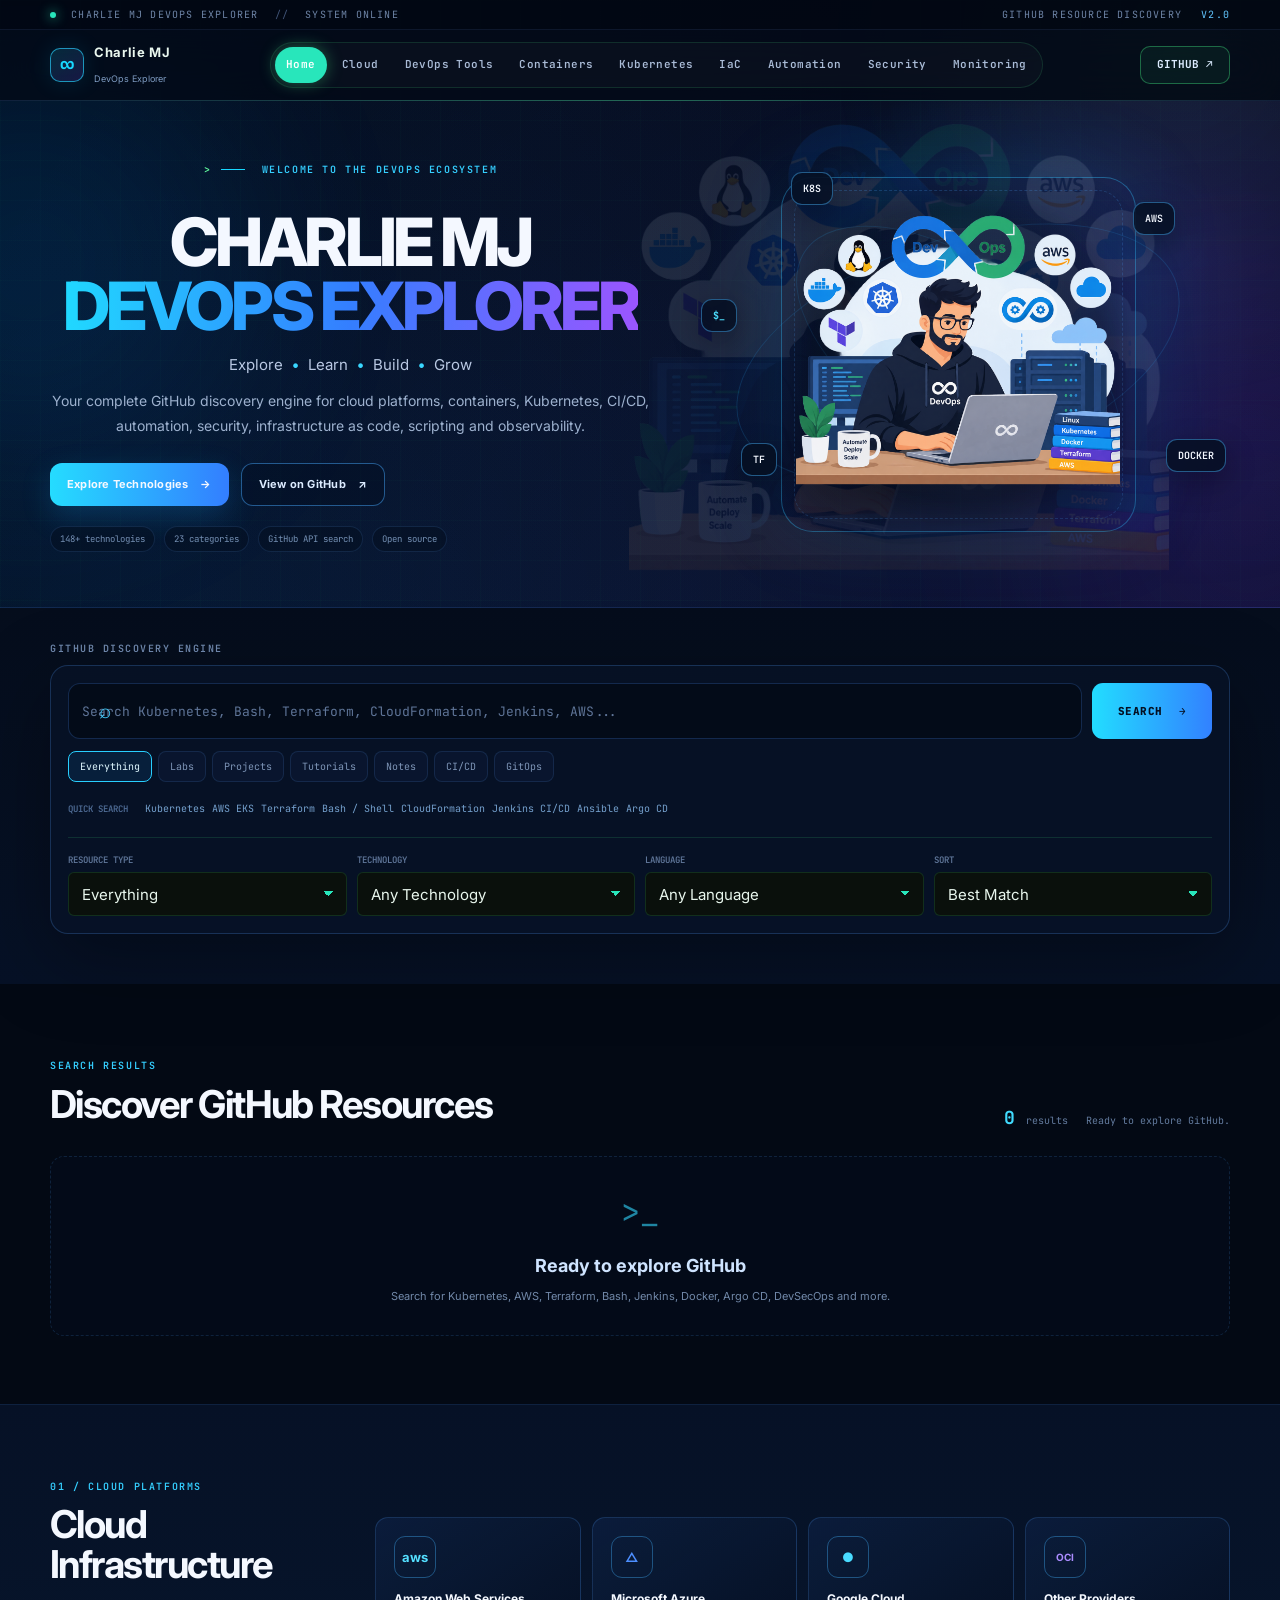
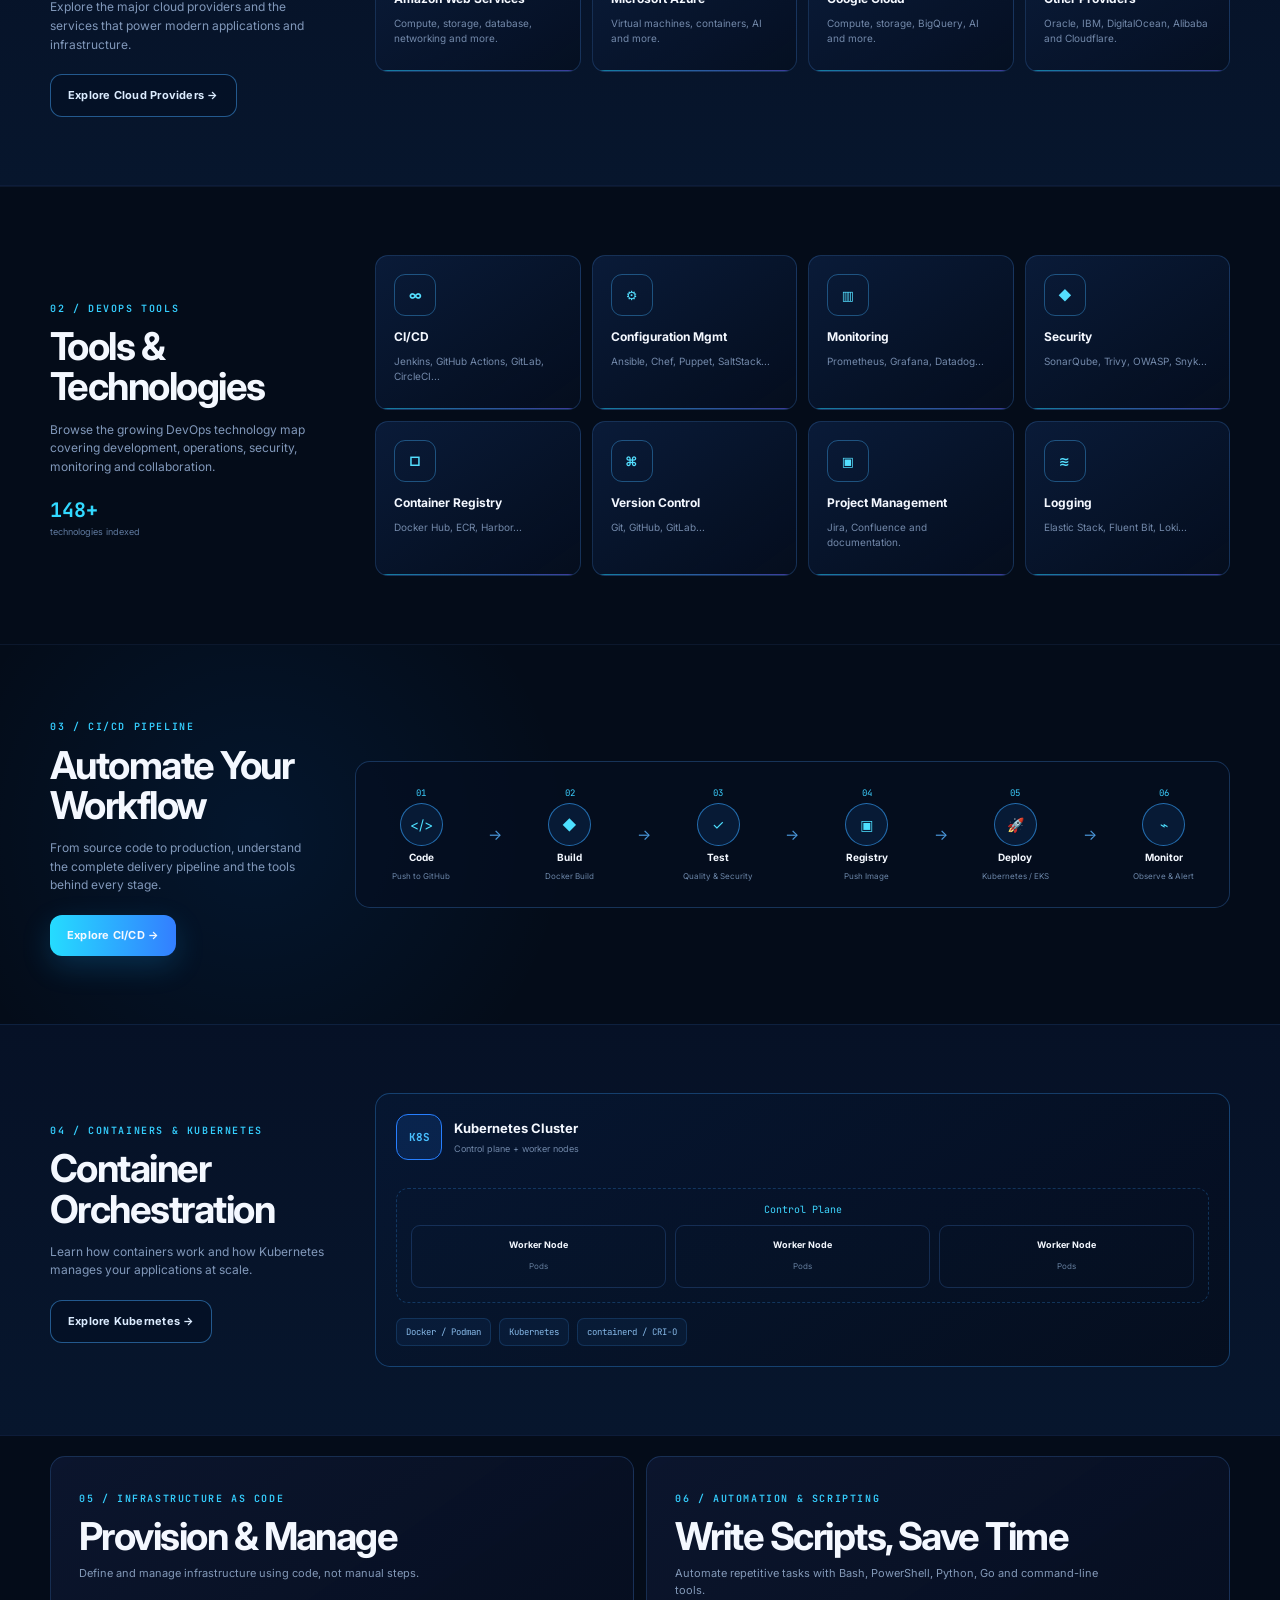
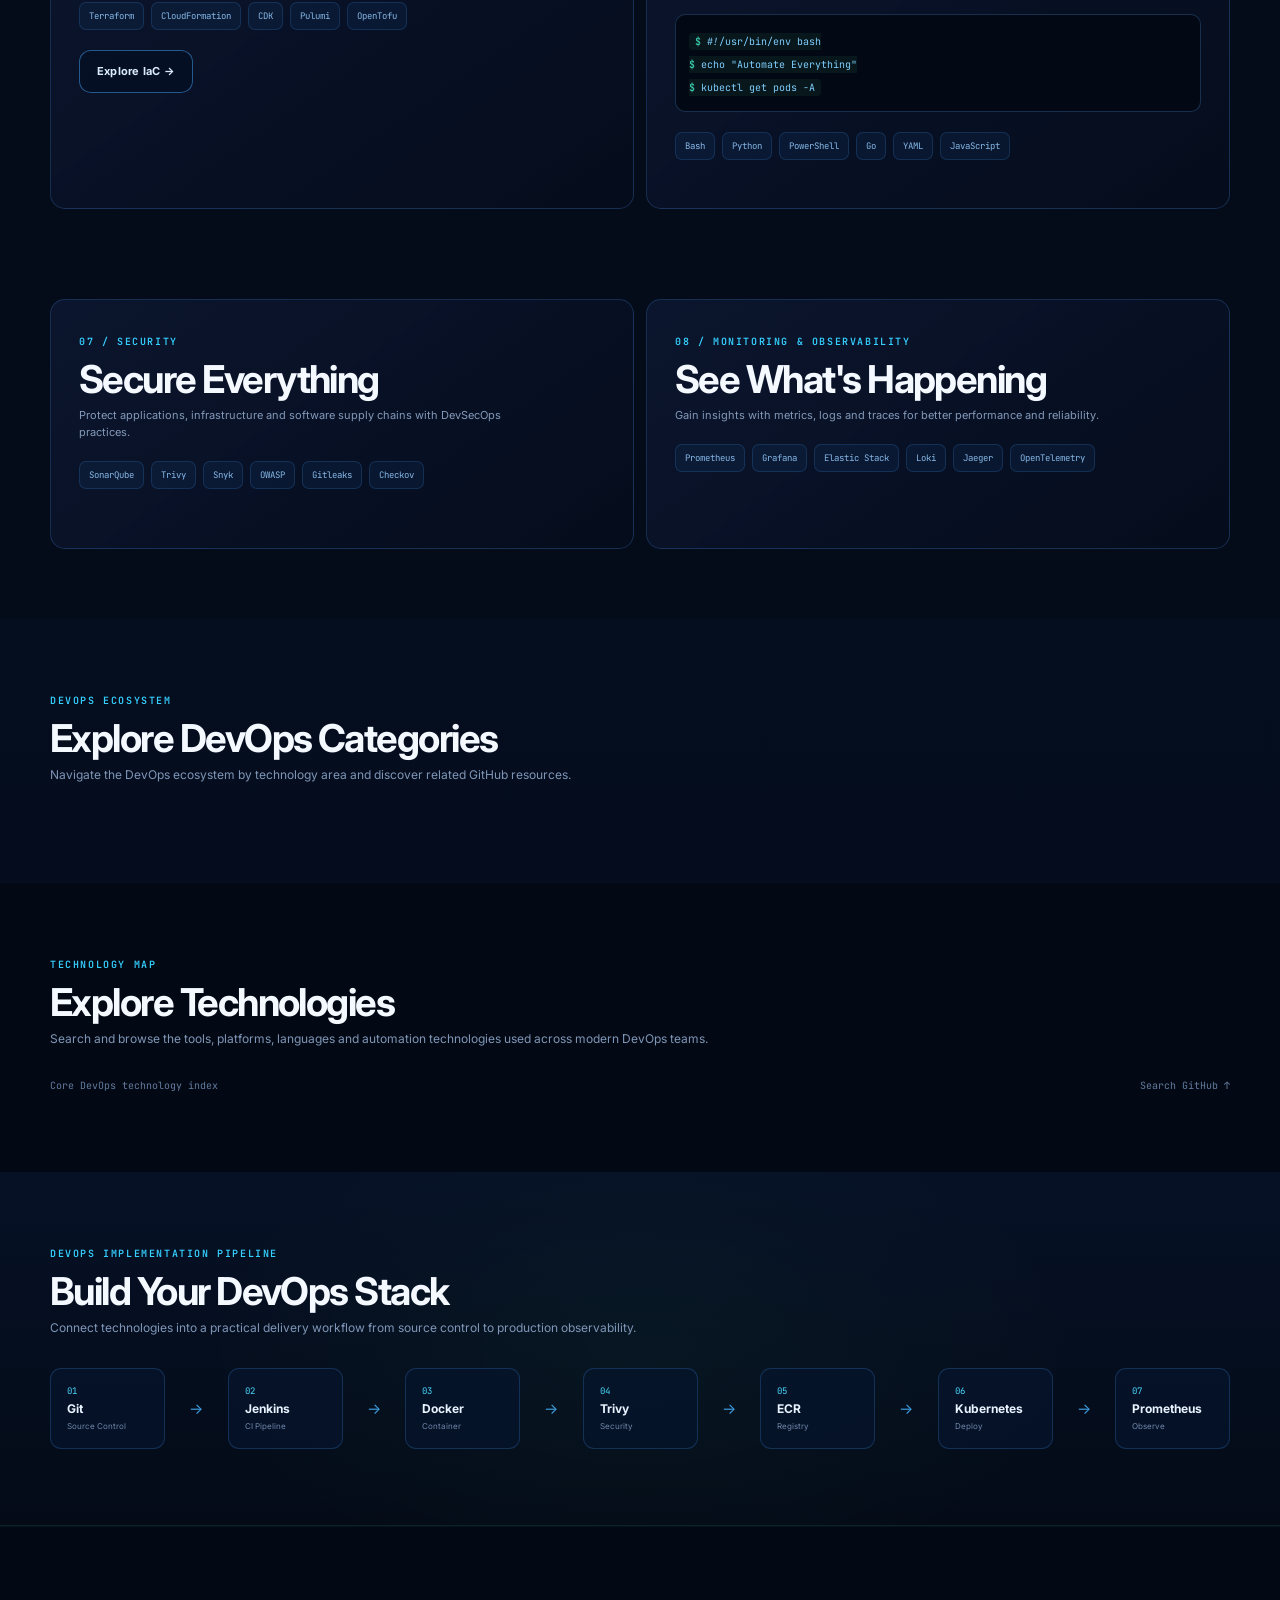
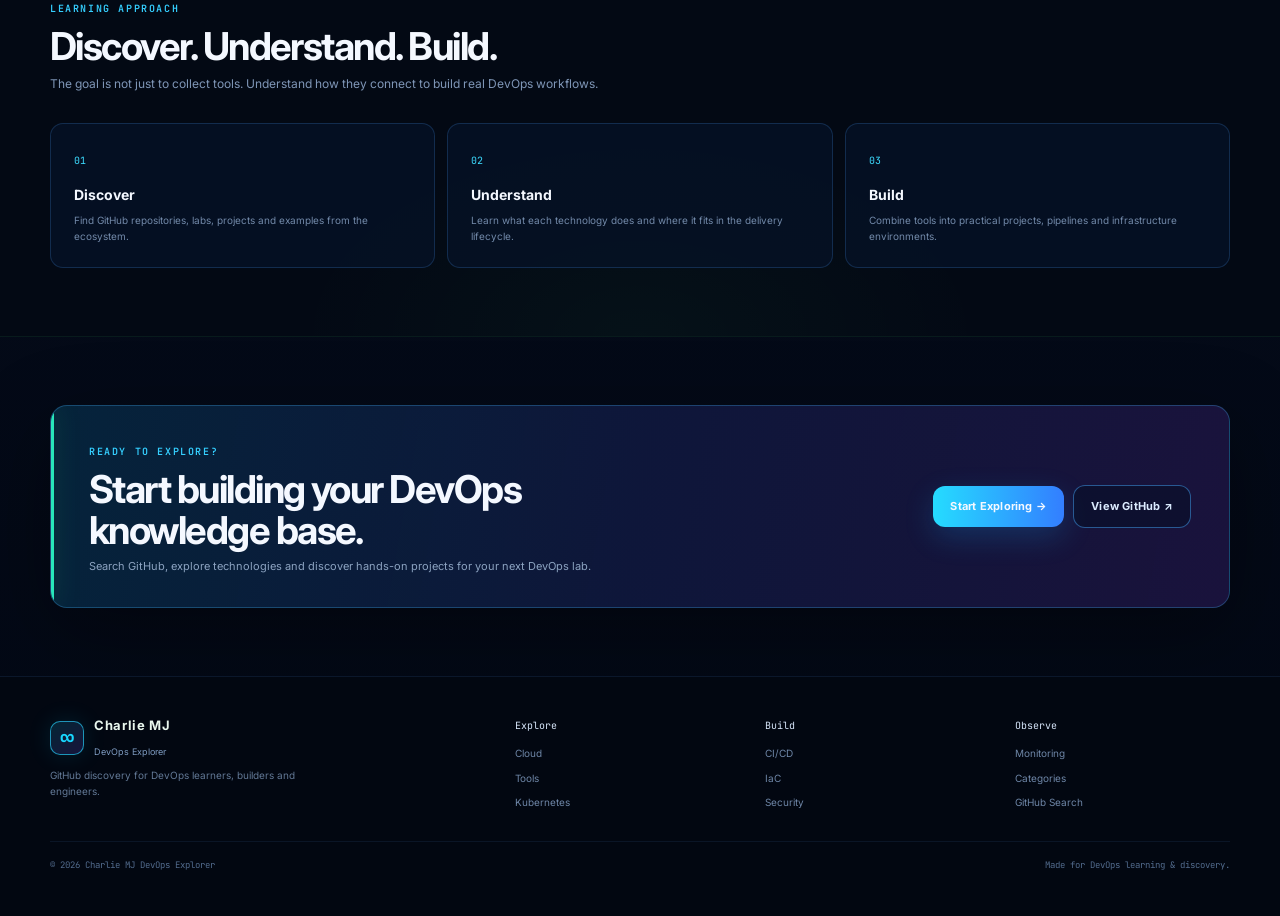
==== commit b14e30bf: "updated" ====
--- a/index.html
+++ b/index.html
@@ -1,260 +1,2351 @@
 <!DOCTYPE html>
 <html lang="en">
 <head>
+
 <meta charset="UTF-8">
 <meta name="viewport" content="width=device-width, initial-scale=1.0">
-<meta name="description" content="Charlie MJ DevOps Explorer — search GitHub for DevOps projects, labs, Kubernetes, cloud, CI/CD, IaC, automation, security and observability resources.">
-<meta name="keywords" content="DevOps, GitHub, Kubernetes, Docker, AWS, Azure, GCP, Terraform, CloudFormation, Pulumi, Jenkins, Ansible, GitOps, CI/CD, DevSecOps">
-<meta name="author" content="Charlie MJ">
-<meta name="theme-color" content="#061126">
+
+<meta
+    name="description"
+    content="Charlie MJ DevOps Explorer — search GitHub for DevOps projects, labs, Kubernetes, cloud, CI/CD, IaC, automation, security and observability resources."
+>
+
+<meta
+    name="keywords"
+    content="DevOps, GitHub, Kubernetes, Docker, AWS, Azure, GCP, Terraform, CloudFormation, Pulumi, Jenkins, Ansible, GitOps, CI/CD, DevSecOps"
+>
+
+<meta
+    name="author"
+    content="Charlie MJ"
+>
+
+<meta
+    name="theme-color"
+    content="#061126"
+>
+
 <title>Charlie MJ DevOps Explorer</title>
-<link rel="preconnect" href="https://fonts.googleapis.com">
-<link rel="preconnect" href="https://fonts.gstatic.com" crossorigin>
-<link href="https://fonts.googleapis.com/css2?family=Inter:wght@400;500;600;700;800&family=JetBrains+Mono:wght@400;500;600&display=swap" rel="stylesheet">
-<link rel="preload" as="image" href="assets/images/devops-engineer.png">
-<link rel="stylesheet" href="css/style.css">
-<link rel="stylesheet" href="css/components.css">
-<link rel="stylesheet" href="css/responsive.css">
-<link rel="stylesheet" href="css/theme-redesign.css">
+
+<link
+    rel="preconnect"
+    href="https://fonts.googleapis.com"
+>
+
+<link
+    rel="preconnect"
+    href="https://fonts.gstatic.com"
+    crossorigin
+>
+
+<link
+    href="https://fonts.googleapis.com/css2?family=Inter:wght@400;500;600;700;800&family=JetBrains+Mono:wght@400;500;600&display=swap"
+    rel="stylesheet"
+>
+
+<link
+    rel="preload"
+    as="image"
+    href="assets/images/devops-engineer.png"
+>
+
+<link
+    rel="stylesheet"
+    href="css/style.css"
+>
+
+<link
+    rel="stylesheet"
+    href="css/components.css"
+>
+
+<link
+    rel="stylesheet"
+    href="css/responsive.css"
+>
+
+<link
+    rel="stylesheet"
+    href="css/theme-redesign.css"
+>
+
 </head>
-<body class="devops-explorer-page" data-page="home">
-<div class="site-noise" aria-hidden="true"></div>
-<div class="site-glow glow-a" aria-hidden="true"></div>
-<div class="site-glow glow-b" aria-hidden="true"></div>
+
+<body
+    class="devops-explorer-page"
+    data-page="home"
+>
+
+<div
+    class="site-noise"
+    aria-hidden="true"
+></div>
+
+<div
+    class="site-glow glow-a"
+    aria-hidden="true"
+></div>
+
+<div
+    class="site-glow glow-b"
+    aria-hidden="true"
+></div>
+
+
+<!-- =========================================================
+     TOP STATUS BAR
+========================================================= -->
 
 <div class="top-status-bar">
-  <div class="container status-inner">
-    <div><span class="status-indicator"></span> CHARLIE MJ DEVOPS EXPLORER <span class="status-separator">//</span> SYSTEM ONLINE</div>
-    <div>GITHUB RESOURCE DISCOVERY <span class="status-version">v2.0</span></div>
-  </div>
+
+    <div class="container status-inner">
+
+        <div>
+            <span class="status-indicator"></span>
+            CHARLIE MJ DEVOPS EXPLORER
+            <span class="status-separator">//</span>
+            SYSTEM ONLINE
+        </div>
+
+        <div>
+            GITHUB RESOURCE DISCOVERY
+            <span class="status-version">v2.0</span>
+        </div>
+
+    </div>
+
 </div>
 
+
+<!-- =========================================================
+     MAIN HEADER / NAVIGATION
+========================================================= -->
+
 <header class="main-header">
-  <div class="container nav-container">
-    <a class="brand" href="#explore" aria-label="Charlie MJ DevOps Explorer">
-      <span class="brand-mark">∞</span>
-      <span class="brand-wordmark">
-        <strong>Charlie MJ</strong>
-        <small>DevOps Explorer</small>
-      </span>
-    </a>
-    <nav class="main-nav" id="mainNav" aria-label="Primary navigation">
-      <div class="nav-links-group">
-        <a href="#explore" class="nav-link active">Home</a>
-        <a href="#cloud" class="nav-link">Cloud</a>
-        <a href="#technologies" class="nav-link">DevOps Tools</a>
-        <a href="#containers" class="nav-link">Containers</a>
-        <a href="#categories" class="nav-link">Kubernetes</a>
-        <a href="#iac" class="nav-link">IaC</a>
-        <a href="#automation" class="nav-link">Automation</a>
-        <a href="#security" class="nav-link">Security</a>
-        <a href="#observability" class="nav-link">Monitoring</a>
-      </div>
-      <a class="nav-github" href="https://github.com/" target="_blank" rel="noopener">GitHub ↗</a>
-    </nav>
-    <button class="mobile-menu-button" id="mobileMenuButton" aria-label="Open navigation">☰</button>
-  </div>
+
+    <div class="container nav-container">
+
+        <a
+            class="brand"
+            href="#explore"
+            aria-label="Charlie MJ DevOps Explorer"
+        >
+
+            <span class="brand-mark">∞</span>
+
+            <span class="brand-wordmark">
+                <strong>Charlie MJ</strong>
+                <small>DevOps Explorer</small>
+            </span>
+
+        </a>
+
+
+        <nav
+            class="main-nav"
+            id="mainNav"
+            aria-label="Primary navigation"
+        >
+
+            <div class="nav-links-group">
+
+                <a
+                    href="#explore"
+                    class="nav-link active"
+                >
+                    Home
+                </a>
+
+                <a
+                    href="#cloud"
+                    class="nav-link"
+                >
+                    Cloud
+                </a>
+
+                <a
+                    href="#technologies"
+                    class="nav-link"
+                >
+                    DevOps Tools
+                </a>
+
+                <a
+                    href="#containers"
+                    class="nav-link"
+                >
+                    Containers
+                </a>
+
+                <a
+                    href="#categories"
+                    class="nav-link"
+                >
+                    Kubernetes
+                </a>
+
+                <a
+                    href="#iac"
+                    class="nav-link"
+                >
+                    IaC
+                </a>
+
+                <a
+                    href="#automation"
+                    class="nav-link"
+                >
+                    Automation
+                </a>
+
+                <a
+                    href="#security"
+                    class="nav-link"
+                >
+                    Security
+                </a>
+
+                <a
+                    href="#observability"
+                    class="nav-link"
+                >
+                    Monitoring
+                </a>
+
+            </div>
+
+
+            <a
+                class="nav-github"
+                href="https://github.com/"
+                target="_blank"
+                rel="noopener"
+            >
+                GitHub ↗
+            </a>
+
+        </nav>
+
+
+        <button
+            class="mobile-menu-button"
+            id="mobileMenuButton"
+            aria-label="Open navigation"
+        >
+            ☰
+        </button>
+
+    </div>
+
 </header>
 
+
 <main>
-<section id="explore" class="hero-section">
-  <div class="hero-backdrop" aria-hidden="true"></div>
-  <div class="container hero-container">
-    <div class="hero-content">
-      <div class="eyebrow"><span></span> WELCOME TO THE DEVOPS ECOSYSTEM</div>
-      <h1>CHARLIE MJ<br><span>DEVOPS EXPLORER</span></h1>
-      <p class="hero-lead">Explore <b>•</b> Learn <b>•</b> Build <b>•</b> Grow</p>
-      <p class="hero-description">Your complete GitHub discovery engine for cloud platforms, containers, Kubernetes, CI/CD, automation, security, infrastructure as code, scripting and observability.</p>
-      <div class="hero-actions">
-        <a href="#technologies" class="primary-btn">Explore Technologies <span>→</span></a>
-        <a href="https://github.com/" target="_blank" rel="noopener" class="secondary-btn">View on GitHub <span>↗</span></a>
-      </div>
-      <div class="hero-capabilities">
-        <span>148+ technologies</span><span>23 categories</span><span>GitHub API search</span><span>Open source</span>
-      </div>
+
+
+<!-- =========================================================
+     HERO SECTION
+========================================================= -->
+
+<section
+    id="explore"
+    class="hero-section"
+>
+
+    <div
+        class="hero-backdrop"
+        aria-hidden="true"
+    ></div>
+
+
+    <div class="container hero-container">
+
+        <div class="hero-content">
+
+            <div class="eyebrow">
+                <span></span>
+                WELCOME TO THE DEVOPS ECOSYSTEM
+            </div>
+
+
+            <h1>
+                CHARLIE MJ
+                <br>
+                <span>DEVOPS EXPLORER</span>
+            </h1>
+
+
+            <p class="hero-lead">
+                Explore <b>•</b>
+                Learn <b>•</b>
+                Build <b>•</b>
+                Grow
+            </p>
+
+
+            <p class="hero-description">
+                Your complete GitHub discovery engine for cloud platforms,
+                containers, Kubernetes, CI/CD, automation, security,
+                infrastructure as code, scripting and observability.
+            </p>
+
+
+            <div class="hero-actions">
+
+                <a
+                    href="#technologies"
+                    class="primary-btn"
+                >
+                    Explore Technologies
+                    <span>→</span>
+                </a>
+
+
+                <a
+                    href="https://github.com/"
+                    target="_blank"
+                    rel="noopener"
+                    class="secondary-btn"
+                >
+                    View on GitHub
+                    <span>↗</span>
+                </a>
+
+            </div>
+
+
+            <div class="hero-capabilities">
+
+                <span>148+ technologies</span>
+                <span>23 categories</span>
+                <span>GitHub API search</span>
+                <span>Open source</span>
+
+            </div>
+
+        </div>
+
+
+        <div
+            class="hero-art"
+            aria-label="DevOps engineer illustration"
+        >
+
+            <div class="hero-orbit orbit-one"></div>
+            <div class="hero-orbit orbit-two"></div>
+
+
+            <div class="hero-image-card">
+
+                <img
+                    src="assets/images/devops-engineer.png"
+                    alt="DevOps engineer illustration"
+                >
+
+            </div>
+
+
+            <span class="floating-badge badge-aws">
+                AWS
+            </span>
+
+            <span class="floating-badge badge-k8s">
+                K8S
+            </span>
+
+            <span class="floating-badge badge-docker">
+                DOCKER
+            </span>
+
+            <span class="floating-badge badge-tf">
+                TF
+            </span>
+
+            <span class="floating-badge badge-cli">
+                $_
+            </span>
+
+        </div>
+
     </div>
-    <div class="hero-art" aria-label="DevOps engineer illustration">
-      <div class="hero-orbit orbit-one"></div><div class="hero-orbit orbit-two"></div>
-      <div class="hero-image-card">
-        <img src="assets/images/devops-engineer.png" alt="DevOps engineer illustration">
-      </div>
-      <span class="floating-badge badge-aws">AWS</span>
-      <span class="floating-badge badge-k8s">K8S</span>
-      <span class="floating-badge badge-docker">DOCKER</span>
-      <span class="floating-badge badge-tf">TF</span>
-      <span class="floating-badge badge-cli">$_</span>
+
+</section>
+
+
+<!-- =========================================================
+     SEARCH SECTION
+========================================================= -->
+
+<section class="search-section">
+
+    <div class="container">
+
+        <div class="section-kicker">
+            GITHUB DISCOVERY ENGINE
+        </div>
+
+
+        <div class="search-shell">
+
+            <div class="search-box">
+
+                <div class="search-input-wrapper">
+
+                    <span class="search-icon">
+                        ⌕
+                    </span>
+
+                    <input
+                        id="searchInput"
+                        class="search-input"
+                        type="search"
+                        placeholder="Search Kubernetes, Bash, Terraform, CloudFormation, Jenkins, AWS..."
+                        autocomplete="off"
+                        aria-label="Search DevOps repositories on GitHub"
+                    >
+
+                </div>
+
+
+                <button
+                    id="searchButton"
+                    class="search-button"
+                    type="button"
+                >
+                    SEARCH
+                    <span>→</span>
+                </button>
+
+            </div>
+
+
+            <div
+                class="search-type-selector"
+                aria-label="Search type"
+            >
+
+                <button
+                    class="search-type active"
+                    data-search="everything"
+                >
+                    Everything
+                </button>
+
+                <button
+                    class="search-type"
+                    data-search="labs"
+                >
+                    Labs
+                </button>
+
+                <button
+                    class="search-type"
+                    data-search="projects"
+                >
+                    Projects
+                </button>
+
+                <button
+                    class="search-type"
+                    data-search="tutorials"
+                >
+                    Tutorials
+                </button>
+
+                <button
+                    class="search-type"
+                    data-search="notes"
+                >
+                    Notes
+                </button>
+
+                <button
+                    class="search-type"
+                    data-search="cicd"
+                >
+                    CI/CD
+                </button>
+
+                <button
+                    class="search-type"
+                    data-search="gitops"
+                >
+                    GitOps
+                </button>
+
+            </div>
+
+
+            <div class="quick-search-section">
+
+                <span class="quick-search-label">
+                    QUICK SEARCH
+                </span>
+
+
+                <div class="quick-search-list">
+
+                    <button
+                        class="quick-search"
+                        data-query="kubernetes labs"
+                    >
+                        Kubernetes
+                    </button>
+
+                    <button
+                        class="quick-search"
+                        data-query="aws eks"
+                    >
+                        AWS EKS
+                    </button>
+
+                    <button
+                        class="quick-search"
+                        data-query="terraform aws"
+                    >
+                        Terraform
+                    </button>
+
+                    <button
+                        class="quick-search"
+                        data-query="bash shell scripting"
+                    >
+                        Bash / Shell
+                    </button>
+
+                    <button
+                        class="quick-search"
+                        data-query="cloudformation infrastructure as code"
+                    >
+                        CloudFormation
+                    </button>
+
+                    <button
+                        class="quick-search"
+                        data-query="jenkins cicd"
+                    >
+                        Jenkins CI/CD
+                    </button>
+
+                    <button
+                        class="quick-search"
+                        data-query="ansible automation"
+                    >
+                        Ansible
+                    </button>
+
+                    <button
+                        class="quick-search"
+                        data-query="argocd gitops"
+                    >
+                        Argo CD
+                    </button>
+
+                </div>
+
+            </div>
+
+
+            <div class="filters">
+
+                <div class="filter-group">
+
+                    <label for="resourceTypeFilter">
+                        RESOURCE TYPE
+                    </label>
+
+                    <select id="resourceTypeFilter">
+
+                        <option value="everything">
+                            Everything
+                        </option>
+
+                        <option value="labs">
+                            DevOps Labs
+                        </option>
+
+                        <option value="projects">
+                            Projects
+                        </option>
+
+                        <option value="tutorials">
+                            Tutorials
+                        </option>
+
+                        <option value="notes">
+                            Study Material
+                        </option>
+
+                        <option value="cheatsheets">
+                            Cheat Sheets
+                        </option>
+
+                    </select>
+
+                </div>
+
+
+                <div class="filter-group">
+
+                    <label for="technologyFilter">
+                        TECHNOLOGY
+                    </label>
+
+                    <select id="technologyFilter">
+
+                        <option value="any">
+                            Any Technology
+                        </option>
+
+                    </select>
+
+                </div>
+
+
+                <div class="filter-group">
+
+                    <label for="languageFilter">
+                        LANGUAGE
+                    </label>
+
+                    <select id="languageFilter">
+
+                        <option value="any">
+                            Any Language
+                        </option>
+
+                        <option value="Shell">
+                            Bash / Shell
+                        </option>
+
+                        <option value="PowerShell">
+                            PowerShell
+                        </option>
+
+                        <option value="Python">
+                            Python
+                        </option>
+
+                        <option value="Go">
+                            Go
+                        </option>
+
+                        <option value="JavaScript">
+                            JavaScript
+                        </option>
+
+                        <option value="TypeScript">
+                            TypeScript
+                        </option>
+
+                        <option value="Java">
+                            Java
+                        </option>
+
+                        <option value="C#">
+                            C#
+                        </option>
+
+                        <option value="Ruby">
+                            Ruby
+                        </option>
+
+                        <option value="Rust">
+                            Rust
+                        </option>
+
+                        <option value="HCL">
+                            HCL
+                        </option>
+
+                        <option value="YAML">
+                            YAML
+                        </option>
+
+                        <option value="JSON">
+                            JSON
+                        </option>
+
+                    </select>
+
+                </div>
+
+
+                <div class="filter-group">
+
+                    <label for="sortFilter">
+                        SORT
+                    </label>
+
+                    <select id="sortFilter">
+
+                        <option value="best">
+                            Best Match
+                        </option>
+
+                        <option value="stars">
+                            Most Stars
+                        </option>
+
+                        <option value="forks">
+                            Most Forks
+                        </option>
+
+                        <option value="updated">
+                            Recently Updated
+                        </option>
+
+                        <option value="created">
+                            Recently Created
+                        </option>
+
+                    </select>
+
+                </div>
+
+            </div>
+
+        </div>
+
     </div>
-  </div>
+
 </section>
 
-<section class="search-section">
-  <div class="container">
-    <div class="section-kicker">GITHUB DISCOVERY ENGINE</div>
-    <div class="search-shell">
-      <div class="search-box">
-        <div class="search-input-wrapper"><span class="search-icon">⌕</span><input id="searchInput" class="search-input" type="search" placeholder="Search Kubernetes, Bash, Terraform, CloudFormation, Jenkins, AWS..." autocomplete="off" aria-label="Search DevOps repositories on GitHub"></div>
-        <button id="searchButton" class="search-button" type="button">SEARCH <span>→</span></button>
-      </div>
-      <div class="search-type-selector" aria-label="Search type">
-        <button class="search-type active" data-search="everything">Everything</button>
-        <button class="search-type" data-search="labs">Labs</button>
-        <button class="search-type" data-search="projects">Projects</button>
-        <button class="search-type" data-search="tutorials">Tutorials</button>
-        <button class="search-type" data-search="notes">Notes</button>
-        <button class="search-type" data-search="cicd">CI/CD</button>
-        <button class="search-type" data-search="gitops">GitOps</button>
-      </div>
-      <div class="quick-search-section">
-        <span class="quick-search-label">QUICK SEARCH</span>
-        <div class="quick-search-list">
-          <button class="quick-search" data-query="kubernetes labs">Kubernetes</button>
-          <button class="quick-search" data-query="aws eks">AWS EKS</button>
-          <button class="quick-search" data-query="terraform aws">Terraform</button>
-          <button class="quick-search" data-query="bash shell scripting">Bash / Shell</button>
-          <button class="quick-search" data-query="cloudformation infrastructure as code">CloudFormation</button>
-          <button class="quick-search" data-query="jenkins cicd">Jenkins CI/CD</button>
-          <button class="quick-search" data-query="ansible automation">Ansible</button>
-          <button class="quick-search" data-query="argocd gitops">Argo CD</button>
+
+<!-- =========================================================
+     SEARCH RESULTS
+========================================================= -->
+
+<section
+    id="searchResults"
+    class="results-section"
+>
+
+    <div class="container">
+
+        <div class="section-heading-inline">
+
+            <div>
+
+                <span class="section-number">
+                    SEARCH RESULTS
+                </span>
+
+                <h2>
+                    Discover GitHub Resources
+                </h2>
+
+            </div>
+
+
+            <div class="result-meta">
+
+                <strong id="resultCount">
+                    0
+                </strong>
+
+                results
+
+                <span id="resultsStatus">
+                    Ready to explore GitHub.
+                </span>
+
+            </div>
+
         </div>
-      </div>
-      <div class="filters">
-        <div class="filter-group"><label for="resourceTypeFilter">RESOURCE TYPE</label><select id="resourceTypeFilter"><option value="everything">Everything</option><option value="labs">DevOps Labs</option><option value="projects">Projects</option><option value="tutorials">Tutorials</option><option value="notes">Study Material</option><option value="cheatsheets">Cheat Sheets</option></select></div>
-        <div class="filter-group"><label for="technologyFilter">TECHNOLOGY</label><select id="technologyFilter"><option value="any">Any Technology</option></select></div>
-        <div class="filter-group"><label for="languageFilter">LANGUAGE</label><select id="languageFilter">
-          <option value="any">Any Language</option><option value="Shell">Bash / Shell</option><option value="PowerShell">PowerShell</option><option value="Python">Python</option><option value="Go">Go</option><option value="JavaScript">JavaScript</option><option value="TypeScript">TypeScript</option><option value="Java">Java</option><option value="C#">C#</option><option value="Ruby">Ruby</option><option value="Rust">Rust</option><option value="HCL">HCL</option><option value="YAML">YAML</option><option value="JSON">JSON</option>
-        </select></div>
-        <div class="filter-group"><label for="sortFilter">SORT</label><select id="sortFilter"><option value="best">Best Match</option><option value="stars">Most Stars</option><option value="forks">Most Forks</option><option value="updated">Recently Updated</option><option value="created">Recently Created</option></select></div>
-      </div>
+
+
+        <div
+            id="repositoryResults"
+            class="repository-grid"
+        >
+
+            <div class="empty-state no-results">
+
+                <div class="empty-state-icon">
+                    &gt;_
+                </div>
+
+                <div class="empty-state-title">
+                    Ready to explore GitHub
+                </div>
+
+                <p class="empty-state-description">
+                    Search for Kubernetes, AWS, Terraform, Bash,
+                    Jenkins, Docker, Argo CD, DevSecOps and more.
+                </p>
+
+            </div>
+
+        </div>
+
     </div>
-  </div>
+
 </section>
 
-<section id="searchResults" class="results-section">
-  <div class="container">
-    <div class="section-heading-inline"><div><span class="section-number">SEARCH RESULTS</span><h2>Discover GitHub Resources</h2></div><div class="result-meta"><strong id="resultCount">0</strong> results <span id="resultsStatus">Ready to explore GitHub.</span></div></div>
-    <div id="repositoryResults" class="repository-grid">
-      <div class="empty-state no-results"><div class="empty-state-icon">&gt;_</div><div class="empty-state-title">Ready to explore GitHub</div><p class="empty-state-description">Search for Kubernetes, AWS, Terraform, Bash, Jenkins, Docker, Argo CD, DevSecOps and more.</p></div>
+
+<!-- =========================================================
+     01 / CLOUD PLATFORMS
+     
+     ADDED:
+     data-technology attributes to the actual cloud cards.
+========================================================= -->
+
+<section
+    id="cloud"
+    class="feature-section"
+>
+
+    <div class="container">
+
+        <div class="feature-layout">
+
+            <div class="feature-copy">
+
+                <span class="section-number">
+                    01 / CLOUD PLATFORMS
+                </span>
+
+                <h2>
+                    Cloud Infrastructure
+                </h2>
+
+                <p>
+                    Explore the major cloud providers and the services
+                    that power modern applications and infrastructure.
+                </p>
+
+                <a
+                    class="outline-btn"
+                    href="#technologies"
+                >
+                    Explore Cloud Providers →
+                </a>
+
+            </div>
+
+
+            <div class="feature-cards four">
+
+
+                <!-- =================================================
+                     AWS
+                ================================================== -->
+
+                <article
+                    class="feature-card"
+                    data-technology="aws"
+                    tabindex="0"
+                    role="button"
+                >
+
+                    <span class="provider-icon">
+                        aws
+                    </span>
+
+                    <h3>
+                        Amazon Web Services
+                    </h3>
+
+                    <p>
+                        Compute, storage, database, networking and more.
+                    </p>
+
+                </article>
+
+
+                <!-- =================================================
+                     AZURE
+                ================================================== -->
+
+                <article
+                    class="feature-card"
+                    data-technology="microsoft-azure"
+                    tabindex="0"
+                    role="button"
+                >
+
+                    <span class="provider-icon azure">
+                        △
+                    </span>
+
+                    <h3>
+                        Microsoft Azure
+                    </h3>
+
+                    <p>
+                        Virtual machines, containers, AI and more.
+                    </p>
+
+                </article>
+
+
+                <!-- =================================================
+                     GOOGLE CLOUD
+                ================================================== -->
+
+                <article
+                    class="feature-card"
+                    data-technology="google-cloud"
+                    tabindex="0"
+                    role="button"
+                >
+
+                    <span class="provider-icon gcp">
+                        ●
+                    </span>
+
+                    <h3>
+                        Google Cloud
+                    </h3>
+
+                    <p>
+                        Compute, storage, BigQuery, AI and more.
+                    </p>
+
+                </article>
+
+
+                <!-- =================================================
+                     OTHER CLOUD PROVIDERS
+
+                     This card represents multiple technologies,
+                     so it is intentionally left without a single
+                     data-technology ID.
+                ================================================== -->
+
+                <article class="feature-card">
+
+                    <span class="provider-icon other">
+                        OCI
+                    </span>
+
+                    <h3>
+                        Other Providers
+                    </h3>
+
+                    <p>
+                        Oracle, IBM, DigitalOcean, Alibaba and Cloudflare.
+                    </p>
+
+                </article>
+
+            </div>
+
+        </div>
+
     </div>
-  </div>
+
 </section>
 
-<section id="cloud" class="feature-section">
-  <div class="container">
-    <div class="feature-layout">
-      <div class="feature-copy"><span class="section-number">01 / CLOUD PLATFORMS</span><h2>Cloud Infrastructure</h2><p>Explore the major cloud providers and the services that power modern applications and infrastructure.</p><a class="outline-btn" href="#technologies">Explore Cloud Providers →</a></div>
-      <div class="feature-cards four">
-        <article class="feature-card"><span class="provider-icon">aws</span><h3>Amazon Web Services</h3><p>Compute, storage, database, networking and more.</p></article>
-        <article class="feature-card"><span class="provider-icon azure">△</span><h3>Microsoft Azure</h3><p>Virtual machines, containers, AI and more.</p></article>
-        <article class="feature-card"><span class="provider-icon gcp">●</span><h3>Google Cloud</h3><p>Compute, storage, BigQuery, AI and more.</p></article>
-        <article class="feature-card"><span class="provider-icon other">OCI</span><h3>Other Providers</h3><p>Oracle, IBM, DigitalOcean, Alibaba and Cloudflare.</p></article>
-      </div>
+
+<!-- =========================================================
+     02 / DEVOPS TOOLS
+
+     These are CATEGORY cards rather than individual technology
+     cards, so they are left without data-technology.
+
+     The individual technologies are available through the
+     technology map below.
+========================================================= -->
+
+<section
+    id="technologies"
+    class="feature-section alt"
+>
+
+    <div class="container">
+
+        <div class="feature-layout">
+
+            <div class="feature-copy">
+
+                <span class="section-number">
+                    02 / DEVOPS TOOLS
+                </span>
+
+                <h2>
+                    Tools & Technologies
+                </h2>
+
+                <p>
+                    Browse the growing DevOps technology map covering
+                    development, operations, security, monitoring
+                    and collaboration.
+                </p>
+
+                <div class="tool-stat">
+                    148+
+                    <small>
+                        technologies indexed
+                    </small>
+                </div>
+
+            </div>
+
+
+            <div class="feature-cards four compact">
+
+
+                <!-- CI/CD CATEGORY -->
+
+                <article class="feature-card">
+
+                    <span class="mini-icon">
+                        ∞
+                    </span>
+
+                    <h3>
+                        CI/CD
+                    </h3>
+
+                    <p>
+                        Jenkins, GitHub Actions, GitLab, CircleCI...
+                    </p>
+
+                </article>
+
+
+                <!-- CONFIGURATION MANAGEMENT CATEGORY -->
+
+                <article class="feature-card">
+
+                    <span class="mini-icon">
+                        ⚙
+                    </span>
+
+                    <h3>
+                        Configuration Mgmt
+                    </h3>
+
+                    <p>
+                        Ansible, Chef, Puppet, SaltStack...
+                    </p>
+
+                </article>
+
+
+                <!-- MONITORING CATEGORY -->
+
+                <article class="feature-card">
+
+                    <span class="mini-icon">
+                        ▥
+                    </span>
+
+                    <h3>
+                        Monitoring
+                    </h3>
+
+                    <p>
+                        Prometheus, Grafana, Datadog...
+                    </p>
+
+                </article>
+
+
+                <!-- SECURITY CATEGORY -->
+
+                <article class="feature-card">
+
+                    <span class="mini-icon">
+                        ◆
+                    </span>
+
+                    <h3>
+                        Security
+                    </h3>
+
+                    <p>
+                        SonarQube, Trivy, OWASP, Snyk...
+                    </p>
+
+                </article>
+
+
+                <!-- CONTAINER REGISTRY CATEGORY -->
+
+                <article class="feature-card">
+
+                    <span class="mini-icon">
+                        □
+                    </span>
+
+                    <h3>
+                        Container Registry
+                    </h3>
+
+                    <p>
+                        Docker Hub, ECR, Harbor...
+                    </p>
+
+                </article>
+
+
+                <!-- VERSION CONTROL CATEGORY -->
+
+                <article class="feature-card">
+
+                    <span class="mini-icon">
+                        ⌘
+                    </span>
+
+                    <h3>
+                        Version Control
+                    </h3>
+
+                    <p>
+                        Git, GitHub, GitLab...
+                    </p>
+
+                </article>
+
+
+                <!-- PROJECT MANAGEMENT CATEGORY -->
+
+                <article class="feature-card">
+
+                    <span class="mini-icon">
+                        ▣
+                    </span>
+
+                    <h3>
+                        Project Management
+                    </h3>
+
+                    <p>
+                        Jira, Confluence and documentation.
+                    </p>
+
+                </article>
+
+
+                <!-- LOGGING CATEGORY -->
+
+                <article class="feature-card">
+
+                    <span class="mini-icon">
+                        ≋
+                    </span>
+
+                    <h3>
+                        Logging
+                    </h3>
+
+                    <p>
+                        Elastic Stack, Fluent Bit, Loki...
+                    </p>
+
+                </article>
+
+            </div>
+
+        </div>
+
     </div>
-  </div>
+
 </section>
 
-<section id="technologies" class="feature-section alt">
-  <div class="container">
-    <div class="feature-layout">
-      <div class="feature-copy"><span class="section-number">02 / DEVOPS TOOLS</span><h2>Tools & Technologies</h2><p>Browse the growing DevOps technology map covering development, operations, security, monitoring and collaboration.</p><div class="tool-stat">148+ <small>technologies indexed</small></div></div>
-      <div class="feature-cards four compact">
-        <article class="feature-card"><span class="mini-icon">∞</span><h3>CI/CD</h3><p>Jenkins, GitHub Actions, GitLab, CircleCI...</p></article>
-        <article class="feature-card"><span class="mini-icon">⚙</span><h3>Configuration Mgmt</h3><p>Ansible, Chef, Puppet, SaltStack...</p></article>
-        <article class="feature-card"><span class="mini-icon">▥</span><h3>Monitoring</h3><p>Prometheus, Grafana, Datadog...</p></article>
-        <article class="feature-card"><span class="mini-icon">◆</span><h3>Security</h3><p>SonarQube, Trivy, OWASP, Snyk...</p></article>
-        <article class="feature-card"><span class="mini-icon">□</span><h3>Container Registry</h3><p>Docker Hub, ECR, Harbor...</p></article>
-        <article class="feature-card"><span class="mini-icon">⌘</span><h3>Version Control</h3><p>Git, GitHub, GitLab...</p></article>
-        <article class="feature-card"><span class="mini-icon">▣</span><h3>Project Management</h3><p>Jira, Confluence and documentation.</p></article>
-        <article class="feature-card"><span class="mini-icon">≋</span><h3>Logging</h3><p>Elastic Stack, Fluent Bit, Loki...</p></article>
-      </div>
+
+<!-- =========================================================
+     03 / CI/CD PIPELINE
+
+     ADDED:
+     data-technology to actual technology pipeline steps.
+
+     This allows the central app.js technology handler to detect
+     Jenkins, Docker, Kubernetes, etc.
+========================================================= -->
+
+<section
+    id="automation"
+    class="pipeline-section"
+>
+
+    <div class="container">
+
+        <div class="feature-layout pipeline-layout">
+
+            <div class="feature-copy">
+
+                <span class="section-number">
+                    03 / CI/CD PIPELINE
+                </span>
+
+                <h2>
+                    Automate Your Workflow
+                </h2>
+
+                <p>
+                    From source code to production, understand the
+                    complete delivery pipeline and the tools behind
+                    every stage.
+                </p>
+
+                <a
+                    class="primary-btn"
+                    href="#categories"
+                >
+                    Explore CI/CD →
+                </a>
+
+            </div>
+
+
+            <div class="pipeline-card">
+
+
+                <!-- STEP 01: GITHUB -->
+
+                <div
+                    class="pipeline-step"
+                    data-technology="github"
+                    tabindex="0"
+                    role="button"
+                >
+
+                    <b>01</b>
+
+                    <span class="pipeline-icon">
+                        &lt;/&gt;
+                    </span>
+
+                    <strong>
+                        Code
+                    </strong>
+
+                    <small>
+                        Push to GitHub
+                    </small>
+
+                </div>
+
+
+                <i>→</i>
+
+
+                <!-- STEP 02: DOCKER -->
+
+                <div
+                    class="pipeline-step"
+                    data-technology="docker"
+                    tabindex="0"
+                    role="button"
+                >
+
+                    <b>02</b>
+
+                    <span class="pipeline-icon">
+                        ◆
+                    </span>
+
+                    <strong>
+                        Build
+                    </strong>
+
+                    <small>
+                        Docker Build
+                    </small>
+
+                </div>
+
+
+                <i>→</i>
+
+
+                <!-- STEP 03: SECURITY / QUALITY
+
+                     This represents multiple tools
+                     (SonarQube, Trivy, OWASP, etc.), so it
+                     intentionally does not use one technology ID.
+                -->
+
+                <div
+                    class="pipeline-step"
+                    tabindex="0"
+                    role="button"
+                >
+
+                    <b>03</b>
+
+                    <span class="pipeline-icon">
+                        ✓
+                    </span>
+
+                    <strong>
+                        Test
+                    </strong>
+
+                    <small>
+                        Quality & Security
+                    </small>
+
+                </div>
+
+
+                <i>→</i>
+
+
+                <!-- STEP 04: ECR -->
+
+                <div
+                    class="pipeline-step"
+                    data-technology="amazon-ecr"
+                    tabindex="0"
+                    role="button"
+                >
+
+                    <b>04</b>
+
+                    <span class="pipeline-icon">
+                        ▣
+                    </span>
+
+                    <strong>
+                        Registry
+                    </strong>
+
+                    <small>
+                        Push Image
+                    </small>
+
+                </div>
+
+
+                <i>→</i>
+
+
+                <!-- STEP 05: KUBERNETES -->
+
+                <div
+                    class="pipeline-step"
+                    data-technology="kubernetes"
+                    tabindex="0"
+                    role="button"
+                >
+
+                    <b>05</b>
+
+                    <span class="pipeline-icon">
+                        🚀
+                    </span>
+
+                    <strong>
+                        Deploy
+                    </strong>
+
+                    <small>
+                        Kubernetes / EKS
+                    </small>
+
+                </div>
+
+
+                <i>→</i>
+
+
+                <!-- STEP 06: PROMETHEUS -->
+
+                <div
+                    class="pipeline-step"
+                    data-technology="prometheus"
+                    tabindex="0"
+                    role="button"
+                >
+
+                    <b>06</b>
+
+                    <span class="pipeline-icon">
+                        ⌁
+                    </span>
+
+                    <strong>
+                        Monitor
+                    </strong>
+
+                    <small>
+                        Observe & Alert
+                    </small>
+
+                </div>
+
+            </div>
+
+        </div>
+
     </div>
-  </div>
+
 </section>
 
-<section id="automation" class="pipeline-section">
-  <div class="container">
-    <div class="feature-layout pipeline-layout">
-      <div class="feature-copy"><span class="section-number">03 / CI/CD PIPELINE</span><h2>Automate Your Workflow</h2><p>From source code to production, understand the complete delivery pipeline and the tools behind every stage.</p><a class="primary-btn" href="#categories">Explore CI/CD →</a></div>
-      <div class="pipeline-card">
-        <div class="pipeline-step"><b>01</b><span class="pipeline-icon">&lt;/&gt;</span><strong>Code</strong><small>Push to GitHub</small></div><i>→</i>
-        <div class="pipeline-step"><b>02</b><span class="pipeline-icon">◆</span><strong>Build</strong><small>Docker Build</small></div><i>→</i>
-        <div class="pipeline-step"><b>03</b><span class="pipeline-icon">✓</span><strong>Test</strong><small>Quality & Security</small></div><i>→</i>
-        <div class="pipeline-step"><b>04</b><span class="pipeline-icon">▣</span><strong>Registry</strong><small>Push Image</small></div><i>→</i>
-        <div class="pipeline-step"><b>05</b><span class="pipeline-icon">🚀</span><strong>Deploy</strong><small>Kubernetes / EKS</small></div><i>→</i>
-        <div class="pipeline-step"><b>06</b><span class="pipeline-icon">⌁</span><strong>Monitor</strong><small>Observe & Alert</small></div>
-      </div>
+
+<!-- =========================================================
+     04 / CONTAINERS & KUBERNETES
+========================================================= -->
+
+<section
+    id="containers"
+    class="feature-section"
+>
+
+    <div class="container">
+
+        <div class="feature-layout">
+
+            <div class="feature-copy">
+
+                <span class="section-number">
+                    04 / CONTAINERS & KUBERNETES
+                </span>
+
+                <h2>
+                    Container Orchestration
+                </h2>
+
+                <p>
+                    Learn how containers work and how Kubernetes
+                    manages your applications at scale.
+                </p>
+
+                <a
+                    class="outline-btn"
+                    href="#categories"
+                >
+                    Explore Kubernetes →
+                </a>
+
+            </div>
+
+
+            <div class="cluster-panel">
+
+
+                <!-- KUBERNETES -->
+
+                <div
+                    class="cluster-title"
+                    data-technology="kubernetes"
+                    tabindex="0"
+                    role="button"
+                >
+
+                    <span class="k8s-logo">
+                        K8S
+                    </span>
+
+                    <div>
+
+                        <strong>
+                            Kubernetes Cluster
+                        </strong>
+
+                        <small>
+                            Control plane + worker nodes
+                        </small>
+
+                    </div>
+
+                </div>
+
+
+                <div class="cluster-nodes">
+
+                    <span>
+                        Control Plane
+                    </span>
+
+                    <div class="worker">
+
+                        <b>
+                            Worker Node
+                        </b>
+
+                        <em>
+                            Pods
+                        </em>
+
+                    </div>
+
+                    <div class="worker">
+
+                        <b>
+                            Worker Node
+                        </b>
+
+                        <em>
+                            Pods
+                        </em>
+
+                    </div>
+
+                    <div class="worker">
+
+                        <b>
+                            Worker Node
+                        </b>
+
+                        <em>
+                            Pods
+                        </em>
+
+                    </div>
+
+                </div>
+
+
+                <div class="cluster-stack">
+
+
+                    <!-- DOCKER -->
+
+                    <span
+                        data-technology="docker"
+                        tabindex="0"
+                        role="button"
+                    >
+                        Docker / Podman
+                    </span>
+
+
+                    <!-- KUBERNETES -->
+
+                    <span
+                        data-technology="kubernetes"
+                        tabindex="0"
+                        role="button"
+                    >
+                        Kubernetes
+                    </span>
+
+
+                    <!-- CONTAINERD -->
+
+                    <span
+                        data-technology="containerd"
+                        tabindex="0"
+                        role="button"
+                    >
+                        containerd / CRI-O
+                    </span>
+
+                </div>
+
+            </div>
+
+        </div>
+
     </div>
-  </div>
+
 </section>
 
-<section id="containers" class="feature-section">
-  <div class="container">
-    <div class="feature-layout">
-      <div class="feature-copy"><span class="section-number">04 / CONTAINERS & KUBERNETES</span><h2>Container Orchestration</h2><p>Learn how containers work and how Kubernetes manages your applications at scale.</p><a class="outline-btn" href="#categories">Explore Kubernetes →</a></div>
-      <div class="cluster-panel">
-        <div class="cluster-title"><span class="k8s-logo">K8S</span><div><strong>Kubernetes Cluster</strong><small>Control plane + worker nodes</small></div></div>
-        <div class="cluster-nodes"><span>Control Plane</span><div class="worker"><b>Worker Node</b><em>Pods</em></div><div class="worker"><b>Worker Node</b><em>Pods</em></div><div class="worker"><b>Worker Node</b><em>Pods</em></div></div>
-        <div class="cluster-stack"><span>Docker / Podman</span><span>Kubernetes</span><span>containerd / CRI-O</span></div>
-      </div>
+
+<!-- =========================================================
+     05 / IaC
+     
+     ADDED:
+     data-technology to individual IaC technology pills.
+========================================================= -->
+
+<section
+    id="iac"
+    class="split-section"
+>
+
+    <div class="container split-grid">
+
+
+        <article class="split-card iac-card">
+
+            <span class="section-number">
+                05 / INFRASTRUCTURE AS CODE
+            </span>
+
+            <h2>
+                Provision & Manage
+            </h2>
+
+            <p>
+                Define and manage infrastructure using code,
+                not manual steps.
+            </p>
+
+
+            <div class="tool-pills">
+
+
+                <!-- TERRAFORM -->
+
+                <span
+                    data-technology="terraform"
+                    tabindex="0"
+                    role="button"
+                >
+                    Terraform
+                </span>
+
+
+                <!-- CLOUDFORMATION -->
+
+                <span
+                    data-technology="aws-cloudformation"
+                    tabindex="0"
+                    role="button"
+                >
+                    CloudFormation
+                </span>
+
+
+                <!-- AWS CDK -->
+
+                <span
+                    data-technology="aws-cdk"
+                    tabindex="0"
+                    role="button"
+                >
+                    CDK
+                </span>
+
+
+                <!-- PULUMI -->
+
+                <span
+                    data-technology="pulumi"
+                    tabindex="0"
+                    role="button"
+                >
+                    Pulumi
+                </span>
+
+
+                <!-- OPENTOFU -->
+
+                <span
+                    data-technology="opentofu"
+                    tabindex="0"
+                    role="button"
+                >
+                    OpenTofu
+                </span>
+
+            </div>
+
+
+            <a
+                class="outline-btn"
+                href="#technologies"
+            >
+                Explore IaC →
+            </a>
+
+        </article>
+
+
+        <!-- =====================================================
+             06 / AUTOMATION & SCRIPTING
+        ====================================================== -->
+
+        <article class="split-card script-card">
+
+            <span class="section-number">
+                06 / AUTOMATION & SCRIPTING
+            </span>
+
+            <h2>
+                Write Scripts, Save Time
+            </h2>
+
+            <p>
+                Automate repetitive tasks with Bash, PowerShell,
+                Python, Go and command-line tools.
+            </p>
+
+
+            <div class="terminal-window">
+
+                <code>
+
+                    <span>$</span>
+                    #!/usr/bin/env bash
+                    <br>
+
+                    <span>$</span>
+                    echo "Automate Everything"
+                    <br>
+
+                    <span>$</span>
+                    kubectl get pods -A
+
+                </code>
+
+            </div>
+
+
+            <div class="language-pills">
+
+
+                <span
+                    data-technology="bash"
+                    tabindex="0"
+                    role="button"
+                >
+                    Bash
+                </span>
+
+
+                <span
+                    data-technology="python"
+                    tabindex="0"
+                    role="button"
+                >
+                    Python
+                </span>
+
+
+                <span
+                    data-technology="powershell"
+                    tabindex="0"
+                    role="button"
+                >
+                    PowerShell
+                </span>
+
+
+                <span
+                    data-technology="go"
+                    tabindex="0"
+                    role="button"
+                >
+                    Go
+                </span>
+
+
+                <span
+                    data-technology="yaml"
+                    tabindex="0"
+                    role="button"
+                >
+                    YAML
+                </span>
+
+
+                <span
+                    data-technology="javascript"
+                    tabindex="0"
+                    role="button"
+                >
+                    JavaScript
+                </span>
+
+            </div>
+
+        </article>
+
     </div>
-  </div>
+
 </section>
 
-<section id="iac" class="split-section">
-  <div class="container split-grid">
-    <article class="split-card iac-card"><span class="section-number">05 / INFRASTRUCTURE AS CODE</span><h2>Provision & Manage</h2><p>Define and manage infrastructure using code, not manual steps.</p><div class="tool-pills"><span>Terraform</span><span>CloudFormation</span><span>CDK</span><span>Pulumi</span><span>OpenTofu</span></div><a class="outline-btn" href="#technologies">Explore IaC →</a></article>
-    <article class="split-card script-card"><span class="section-number">06 / AUTOMATION & SCRIPTING</span><h2>Write Scripts, Save Time</h2><p>Automate repetitive tasks with Bash, PowerShell, Python, Go and command-line tools.</p><div class="terminal-window"><code><span>$</span> #!/usr/bin/env bash<br><span>$</span> echo "Automate Everything"<br><span>$</span> kubectl get pods -A</code></div><div class="language-pills"><span>Bash</span><span>Python</span><span>PowerShell</span><span>Go</span><span>YAML</span><span>JavaScript</span></div></article>
-  </div>
+
+<!-- =========================================================
+     07 / SECURITY
+     
+     ADDED:
+     data-technology to each individual security tool.
+========================================================= -->
+
+<section
+    id="security"
+    class="split-section"
+>
+
+    <div class="container split-grid">
+
+
+        <article class="split-card security-card">
+
+            <span class="section-number">
+                07 / SECURITY
+            </span>
+
+            <h2>
+                Secure Everything
+            </h2>
+
+            <p>
+                Protect applications, infrastructure and software
+                supply chains with DevSecOps practices.
+            </p>
+
+
+            <div class="tool-pills">
+
+
+                <span
+                    data-technology="sonarqube"
+                    tabindex="0"
+                    role="button"
+                >
+                    SonarQube
+                </span>
+
+
+                <span
+                    data-technology="trivy"
+                    tabindex="0"
+                    role="button"
+                >
+                    Trivy
+                </span>
+
+
+                <span
+                    data-technology="snyk"
+                    tabindex="0"
+                    role="button"
+                >
+                    Snyk
+                </span>
+
+
+                <span
+                    data-technology="owasp-dependency-check"
+                    tabindex="0"
+                    role="button"
+                >
+                    OWASP
+                </span>
+
+
+                <span
+                    data-technology="gitleaks"
+                    tabindex="0"
+                    role="button"
+                >
+                    Gitleaks
+                </span>
+
+
+                <span
+                    data-technology="checkov"
+                    tabindex="0"
+                    role="button"
+                >
+                    Checkov
+                </span>
+
+            </div>
+
+        </article>
+
+
+        <!-- =====================================================
+             08 / MONITORING & OBSERVABILITY
+             
+             ADDED:
+             data-technology to each observability tool.
+        ====================================================== -->
+
+        <article
+            id="observability"
+            class="split-card observe-card"
+        >
+
+            <span class="section-number">
+                08 / MONITORING & OBSERVABILITY
+            </span>
+
+            <h2>
+                See What's Happening
+            </h2>
+
+            <p>
+                Gain insights with metrics, logs and traces
+                for better performance and reliability.
+            </p>
+
+
+            <div class="tool-pills">
+
+
+                <span
+                    data-technology="prometheus"
+                    tabindex="0"
+                    role="button"
+                >
+                    Prometheus
+                </span>
+
+
+                <span
+                    data-technology="grafana"
+                    tabindex="0"
+                    role="button"
+                >
+                    Grafana
+                </span>
+
+
+                <span
+                    data-technology="elastic-stack"
+                    tabindex="0"
+                    role="button"
+                >
+                    Elastic Stack
+                </span>
+
+
+                <span
+                    data-technology="loki"
+                    tabindex="0"
+                    role="button"
+                >
+                    Loki
+                </span>
+
+
+                <span
+                    data-technology="jaeger"
+                    tabindex="0"
+                    role="button"
+                >
+                    Jaeger
+                </span>
+
+
+                <span
+                    data-technology="opentelemetry"
+                    tabindex="0"
+                    role="button"
+                >
+                    OpenTelemetry
+                </span>
+
+            </div>
+
+        </article>
+
+    </div>
+
 </section>
 
-<section id="security" class="split-section">
-  <div class="container split-grid">
-    <article class="split-card security-card"><span class="section-number">07 / SECURITY</span><h2>Secure Everything</h2><p>Protect applications, infrastructure and software supply chains with DevSecOps practices.</p><div class="tool-pills"><span>SonarQube</span><span>Trivy</span><span>Snyk</span><span>OWASP</span><span>Gitleaks</span><span>Checkov</span></div></article>
-    <article id="observability" class="split-card observe-card"><span class="section-number">08 / MONITORING & OBSERVABILITY</span><h2>See What's Happening</h2><p>Gain insights with metrics, logs and traces for better performance and reliability.</p><div class="tool-pills"><span>Prometheus</span><span>Grafana</span><span>Elastic Stack</span><span>Loki</span><span>Jaeger</span><span>OpenTelemetry</span></div></article>
-  </div>
+
+<!-- =========================================================
+     DEVOPS CATEGORIES
+     
+     Category cards are generated dynamically by categories.js.
+     
+     IMPORTANT:
+     Do not manually add data-technology here.
+     app.js handles category → technology interaction.
+========================================================= -->
+
+<section
+    id="categories"
+    class="categories-section"
+>
+
+    <div class="container">
+
+        <div class="section-heading">
+
+            <span class="section-number">
+                DEVOPS ECOSYSTEM
+            </span>
+
+            <h2>
+                Explore DevOps Categories
+            </h2>
+
+            <p>
+                Navigate the DevOps ecosystem by technology area
+                and discover related GitHub resources.
+            </p>
+
+        </div>
+
+
+        <div
+            id="categoryGrid"
+            class="category-grid"
+        ></div>
+
+    </div>
+
 </section>
 
-<section id="categories" class="categories-section">
-  <div class="container">
-    <div class="section-heading"><span class="section-number">DEVOPS ECOSYSTEM</span><h2>Explore DevOps Categories</h2><p>Navigate the DevOps ecosystem by technology area and discover related GitHub resources.</p></div>
-    <div id="categoryGrid" class="category-grid"></div>
-  </div>
+
+<!-- =========================================================
+     TECHNOLOGY MAP
+     
+     Technology cards are generated dynamically.
+     
+     app.js adds:
+         data-technology="..."
+     
+     and handles the click.
+========================================================= -->
+
+<section class="technologies-map">
+
+    <div class="container">
+
+        <div class="section-heading">
+
+            <span class="section-number">
+                TECHNOLOGY MAP
+            </span>
+
+            <h2>
+                Explore Technologies
+            </h2>
+
+            <p>
+                Search and browse the tools, platforms, languages
+                and automation technologies used across modern
+                DevOps teams.
+            </p>
+
+        </div>
+
+
+        <div class="technology-toolbar">
+
+            <span>
+                Core DevOps technology index
+            </span>
+
+            <a href="#explore">
+                Search GitHub ↑
+            </a>
+
+        </div>
+
+
+        <div
+            id="technologyGrid"
+            class="technology-grid"
+        ></div>
+
+    </div>
+
 </section>
 
-<section class="technologies-map">
-  <div class="container">
-    <div class="section-heading"><span class="section-number">TECHNOLOGY MAP</span><h2>Explore Technologies</h2><p>Search and browse the tools, platforms, languages and automation technologies used across modern DevOps teams.</p></div>
-    <div class="technology-toolbar"><span>Core DevOps technology index</span><a href="#explore">Search GitHub ↑</a></div>
-    <div id="technologyGrid" class="technology-grid"></div>
-  </div>
+
+<!-- =========================================================
+     DEVOPS IMPLEMENTATION PIPELINE
+     
+     ADDED:
+     data-technology to each individual technology.
+========================================================= -->
+
+<section
+    id="stack"
+    class="stack-section"
+>
+
+    <div class="container">
+
+        <div class="section-heading">
+
+            <span class="section-number">
+                DEVOPS IMPLEMENTATION PIPELINE
+            </span>
+
+            <h2>
+                Build Your DevOps Stack
+            </h2>
+
+            <p>
+                Connect technologies into a practical delivery
+                workflow from source control to production
+                observability.
+            </p>
+
+        </div>
+
+
+        <div class="stack-flow">
+
+
+            <!-- GIT -->
+
+            <div
+                data-technology="git"
+                tabindex="0"
+                role="button"
+            >
+                01
+                <br>
+                <b>Git</b>
+                <small>Source Control</small>
+            </div>
+
+
+            <i>→</i>
+
+
+            <!-- JENKINS -->
+
+            <div
+                data-technology="jenkins"
+                tabindex="0"
+                role="button"
+            >
+                02
+                <br>
+                <b>Jenkins</b>
+                <small>CI Pipeline</small>
+            </div>
+
+
+            <i>→</i>
+
+
+            <!-- DOCKER -->
+
+            <div
+                data-technology="docker"
+                tabindex="0"
+                role="button"
+            >
+                03
+                <br>
+                <b>Docker</b>
+                <small>Container</small>
+            </div>
+
+
+            <i>→</i>
+
+
+            <!-- TRIVY -->
+
+            <div
+                data-technology="trivy"
+                tabindex="0"
+                role="button"
+            >
+                04
+                <br>
+                <b>Trivy</b>
+                <small>Security</small>
+            </div>
+
+
+            <i>→</i>
+
+
+            <!-- ECR -->
+
+            <div
+                data-technology="amazon-ecr"
+                tabindex="0"
+                role="button"
+            >
+                05
+                <br>
+                <b>ECR</b>
+                <small>Registry</small>
+            </div>
+
+
+            <i>→</i>
+
+
+            <!-- KUBERNETES -->
+
+            <div
+                data-technology="kubernetes"
+                tabindex="0"
+                role="button"
+            >
+                06
+                <br>
+                <b>Kubernetes</b>
+                <small>Deploy</small>
+            </div>
+
+
+            <i>→</i>
+
+
+            <!-- PROMETHEUS -->
+
+            <div
+                data-technology="prometheus"
+                tabindex="0"
+                role="button"
+            >
+                07
+                <br>
+                <b>Prometheus</b>
+                <small>Observe</small>
+            </div>
+
+        </div>
+
+    </div>
+
 </section>
 
-<section id="stack" class="stack-section">
-  <div class="container">
-    <div class="section-heading"><span class="section-number">DEVOPS IMPLEMENTATION PIPELINE</span><h2>Build Your DevOps Stack</h2><p>Connect technologies into a practical delivery workflow from source control to production observability.</p></div>
-    <div class="stack-flow">
-      <div>01<br><b>Git</b><small>Source Control</small></div><i>→</i><div>02<br><b>Jenkins</b><small>CI Pipeline</small></div><i>→</i><div>03<br><b>Docker</b><small>Container</small></div><i>→</i><div>04<br><b>Trivy</b><small>Security</small></div><i>→</i><div>05<br><b>ECR</b><small>Registry</small></div><i>→</i><div>06<br><b>Kubernetes</b><small>Deploy</small></div><i>→</i><div>07<br><b>Prometheus</b><small>Observe</small></div>
+
+<!-- =========================================================
+     LEARNING APPROACH
+========================================================= -->
+
+<section
+    id="architecture"
+    class="architecture-section"
+>
+
+    <div class="container">
+
+        <div class="section-heading">
+
+            <span class="section-number">
+                LEARNING APPROACH
+            </span>
+
+            <h2>
+                Discover. Understand. Build.
+            </h2>
+
+            <p>
+                The goal is not just to collect tools.
+                Understand how they connect to build real
+                DevOps workflows.
+            </p>
+
+        </div>
+
+
+        <div class="learn-grid">
+
+
+            <article>
+
+                <span>01</span>
+
+                <h3>
+                    Discover
+                </h3>
+
+                <p>
+                    Find GitHub repositories, labs, projects
+                    and examples from the ecosystem.
+                </p>
+
+            </article>
+
+
+            <article>
+
+                <span>02</span>
+
+                <h3>
+                    Understand
+                </h3>
+
+                <p>
+                    Learn what each technology does and where
+                    it fits in the delivery lifecycle.
+                </p>
+
+            </article>
+
+
+            <article>
+
+                <span>03</span>
+
+                <h3>
+                    Build
+                </h3>
+
+                <p>
+                    Combine tools into practical projects,
+                    pipelines and infrastructure environments.
+                </p>
+
+            </article>
+
+        </div>
+
     </div>
-  </div>
+
 </section>
 
-<section id="architecture" class="architecture-section">
-  <div class="container">
-    <div class="section-heading"><span class="section-number">LEARNING APPROACH</span><h2>Discover. Understand. Build.</h2><p>The goal is not just to collect tools. Understand how they connect to build real DevOps workflows.</p></div>
-    <div class="learn-grid">
-      <article><span>01</span><h3>Discover</h3><p>Find GitHub repositories, labs, projects and examples from the ecosystem.</p></article>
-      <article><span>02</span><h3>Understand</h3><p>Learn what each technology does and where it fits in the delivery lifecycle.</p></article>
-      <article><span>03</span><h3>Build</h3><p>Combine tools into practical projects, pipelines and infrastructure environments.</p></article>
+
+<!-- =========================================================
+     CALL TO ACTION
+========================================================= -->
+
+<section class="cta-section">
+
+    <div class="container">
+
+        <div class="cta-card">
+
+            <div>
+
+                <span class="section-number">
+                    READY TO EXPLORE?
+                </span>
+
+                <h2>
+                    Start building your DevOps knowledge base.
+                </h2>
+
+                <p>
+                    Search GitHub, explore technologies and discover
+                    hands-on projects for your next DevOps lab.
+                </p>
+
+            </div>
+
+
+            <div class="cta-actions">
+
+                <a
+                    class="primary-btn"
+                    href="#explore"
+                >
+                    Start Exploring →
+                </a>
+
+
+                <a
+                    class="secondary-btn"
+                    href="https://github.com/"
+                    target="_blank"
+                    rel="noopener"
+                >
+                    View GitHub ↗
+                </a>
+
+            </div>
+
+        </div>
+
     </div>
-  </div>
+
 </section>
 
-<section class="cta-section">
-  <div class="container"><div class="cta-card"><div><span class="section-number">READY TO EXPLORE?</span><h2>Start building your DevOps knowledge base.</h2><p>Search GitHub, explore technologies and discover hands-on projects for your next DevOps lab.</p></div><div class="cta-actions"><a class="primary-btn" href="#explore">Start Exploring →</a><a class="secondary-btn" href="https://github.com/" target="_blank" rel="noopener">View GitHub ↗</a></div></div></div>
-</section>
+
 </main>
+
 
 <!-- =========================================================
      TECHNOLOGY DETAILS MODAL
+     
+     app.js controls this modal.
+     
+     When a technology with data-technology is clicked,
+     JavaScript will populate:
+     
+     - Category
+     - Technology name
+     - Description
+     - Official repository
+     - GitHub repository search
 ========================================================= -->
 
 <div
@@ -264,11 +2355,16 @@
     aria-hidden="true"
 >
 
+
+    <!-- MODAL BACKDROP -->
+
     <div
         class="technology-modal-backdrop"
         data-modal-close
     ></div>
 
+
+    <!-- MODAL CONTENT -->
 
     <div
         class="technology-modal-content"
@@ -276,6 +2372,9 @@
         aria-modal="true"
         aria-labelledby="technologyModalTitle"
     >
+
+
+        <!-- CLOSE BUTTON -->
 
         <button
             id="technologyModalClose"
@@ -287,19 +2386,30 @@
         </button>
 
 
+        <!-- TECHNOLOGY CATEGORY -->
+
         <span
             id="technologyModalCategory"
             class="section-number"
         ></span>
 
 
+        <!-- TECHNOLOGY NAME -->
+
         <h2 id="technologyModalTitle"></h2>
 
 
+        <!-- TECHNOLOGY DESCRIPTION -->
+
         <p id="technologyModalDescription"></p>
 
 
+        <!-- TECHNOLOGY ACTIONS -->
+
         <div class="technology-modal-actions">
+
+
+            <!-- OFFICIAL REPOSITORY -->
 
             <a
                 id="technologyOfficialLink"
@@ -313,6 +2423,8 @@
             </a>
 
 
+            <!-- GITHUB SEARCH -->
+
             <a
                 id="technologyGithubSearch"
                 class="secondary-btn"
@@ -329,16 +2441,139 @@
 
 </div>
 
+
+<!-- =========================================================
+     FOOTER
+========================================================= -->
+
 <footer class="site-footer">
-  <div class="container footer-grid">
-    <div><a class="brand footer-brand" href="#explore"><span class="brand-mark">∞</span><span class="brand-wordmark"><strong>Charlie MJ</strong><small>DevOps Explorer</small></span></a><p>GitHub discovery for DevOps learners, builders and engineers.</p></div>
-    <div><b>Explore</b><a href="#cloud">Cloud</a><a href="#technologies">Tools</a><a href="#containers">Kubernetes</a></div>
-    <div><b>Build</b><a href="#automation">CI/CD</a><a href="#iac">IaC</a><a href="#security">Security</a></div>
-    <div><b>Observe</b><a href="#observability">Monitoring</a><a href="#categories">Categories</a><a href="#explore">GitHub Search</a></div>
-  </div>
-  <div class="container footer-bottom"><span>© 2026 Charlie MJ DevOps Explorer</span><span>Made for DevOps learning & discovery.</span></div>
+
+    <div class="container footer-grid">
+
+
+        <div>
+
+            <a
+                class="brand footer-brand"
+                href="#explore"
+            >
+
+                <span class="brand-mark">
+                    ∞
+                </span>
+
+                <span class="brand-wordmark">
+
+                    <strong>
+                        Charlie MJ
+                    </strong>
+
+                    <small>
+                        DevOps Explorer
+                    </small>
+
+                </span>
+
+            </a>
+
+
+            <p>
+                GitHub discovery for DevOps learners,
+                builders and engineers.
+            </p>
+
+        </div>
+
+
+        <div>
+
+            <b>
+                Explore
+            </b>
+
+            <a href="#cloud">
+                Cloud
+            </a>
+
+            <a href="#technologies">
+                Tools
+            </a>
+
+            <a href="#containers">
+                Kubernetes
+            </a>
+
+        </div>
+
+
+        <div>
+
+            <b>
+                Build
+            </b>
+
+            <a href="#automation">
+                CI/CD
+            </a>
+
+            <a href="#iac">
+                IaC
+            </a>
+
+            <a href="#security">
+                Security
+            </a>
+
+        </div>
+
+
+        <div>
+
+            <b>
+                Observe
+            </b>
+
+            <a href="#observability">
+                Monitoring
+            </a>
+
+            <a href="#categories">
+                Categories
+            </a>
+
+            <a href="#explore">
+                GitHub Search
+            </a>
+
+        </div>
+
+    </div>
+
+
+    <div class="container footer-bottom">
+
+        <span>
+            © 2026 Charlie MJ DevOps Explorer
+        </span>
+
+        <span>
+            Made for DevOps learning & discovery.
+        </span>
+
+    </div>
+
 </footer>
 
-<script type="module" src="js/app.js"></script>
+
+<!-- =========================================================
+     APPLICATION JAVASCRIPT
+========================================================= -->
+
+<script
+    type="module"
+    src="js/app.js"
+></script>
+
+
 </body>
-</html>
+</html>
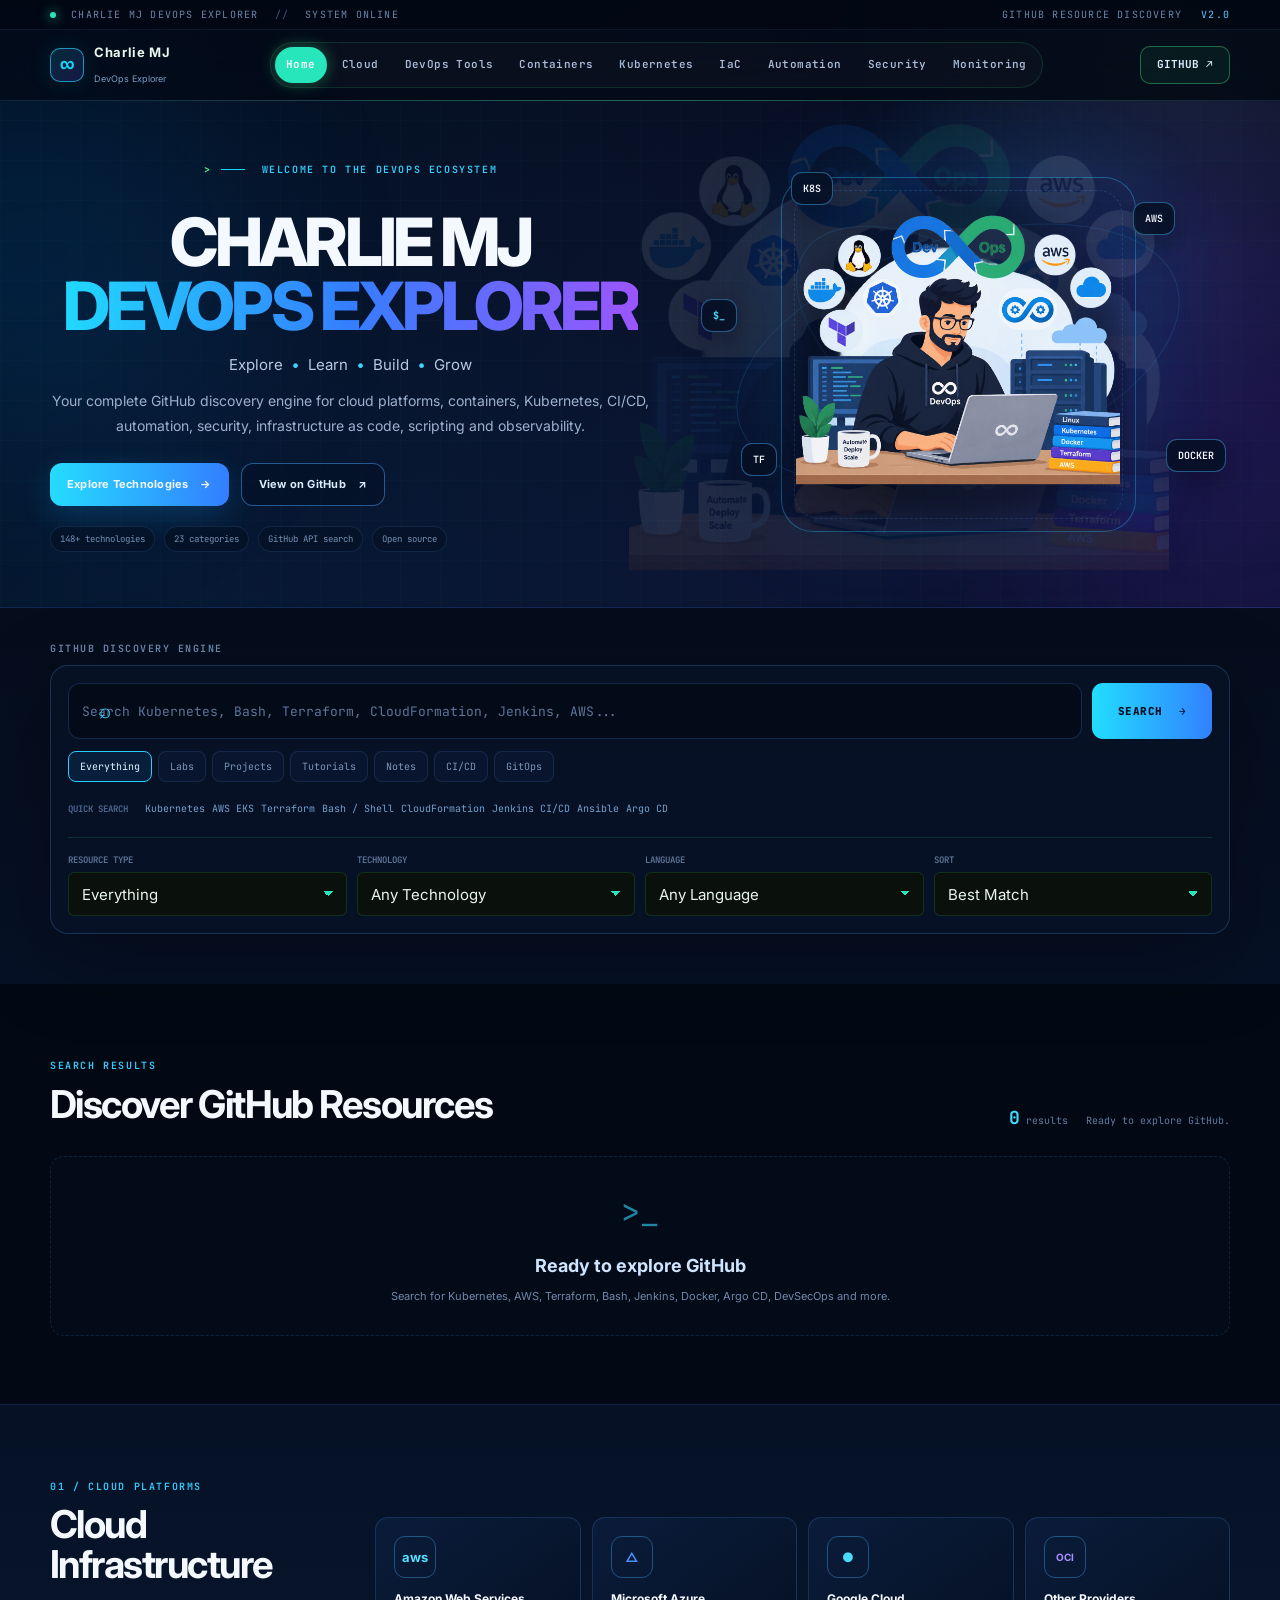
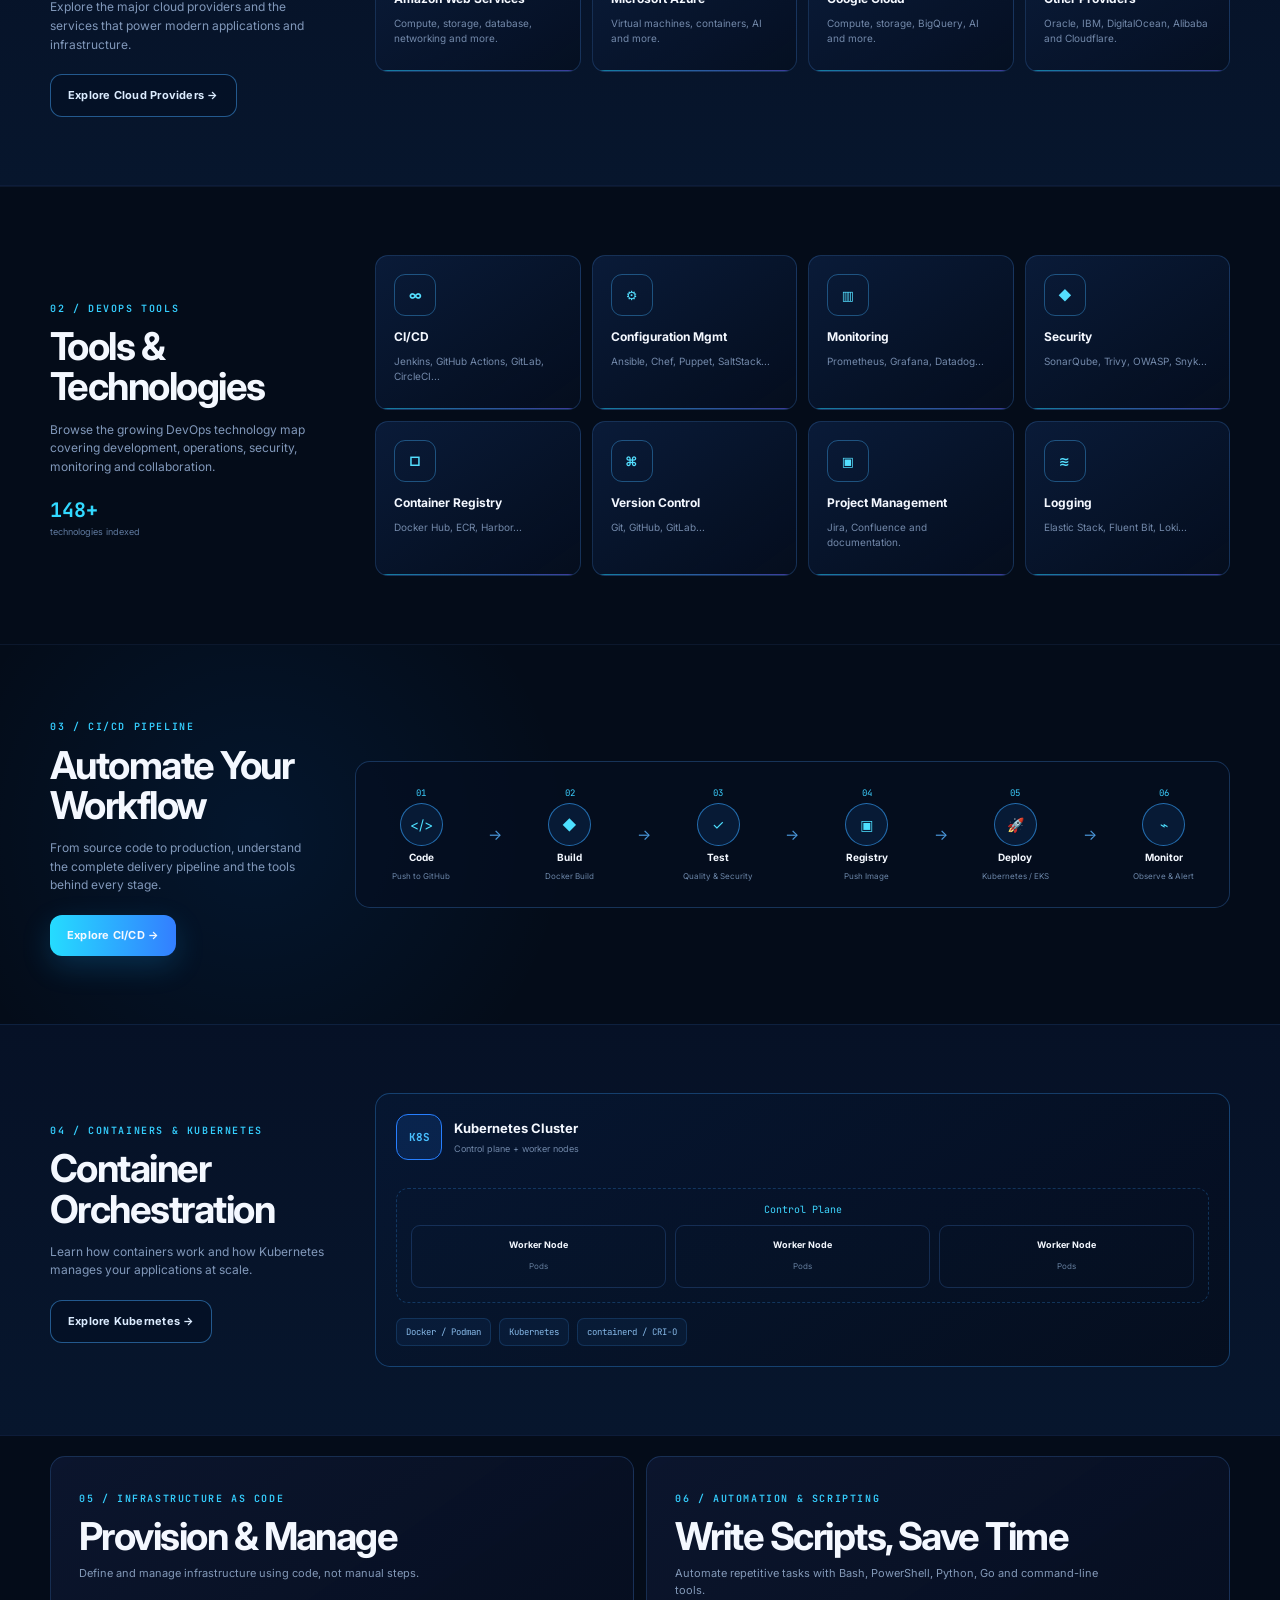
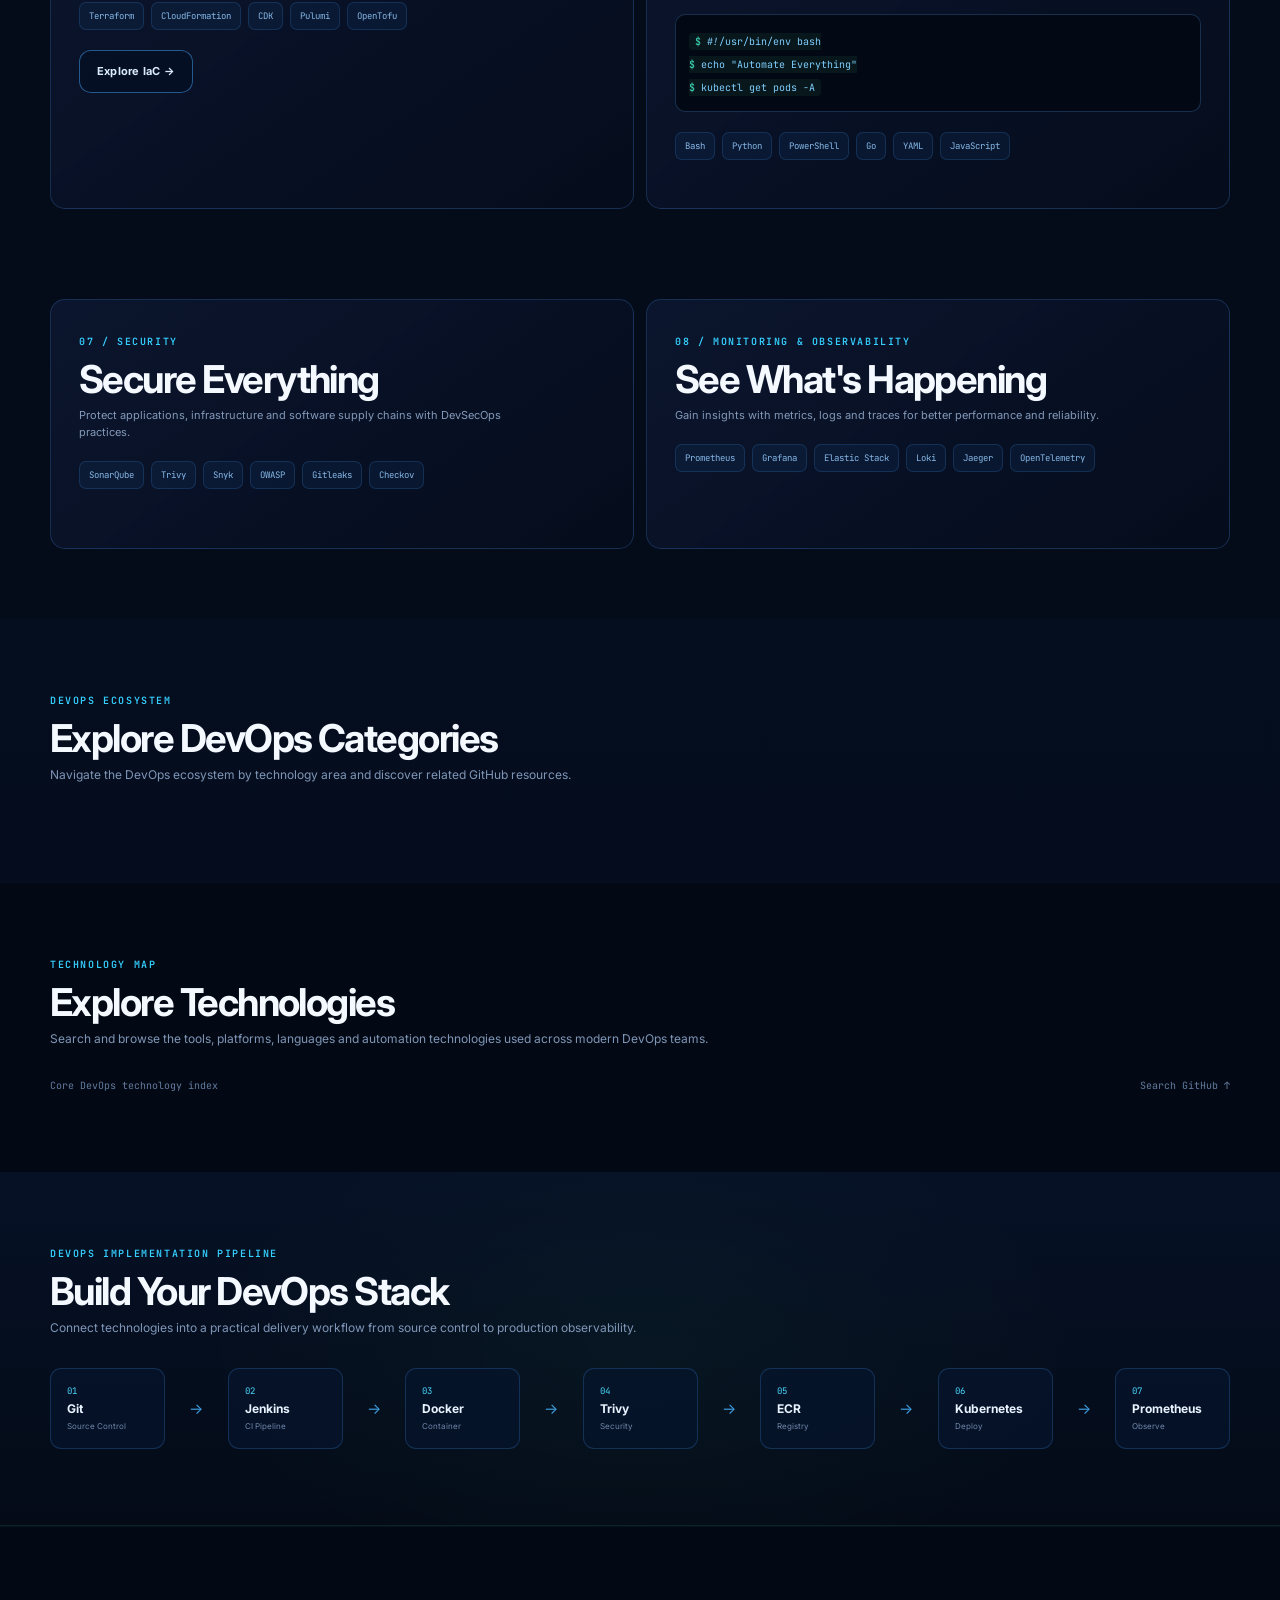
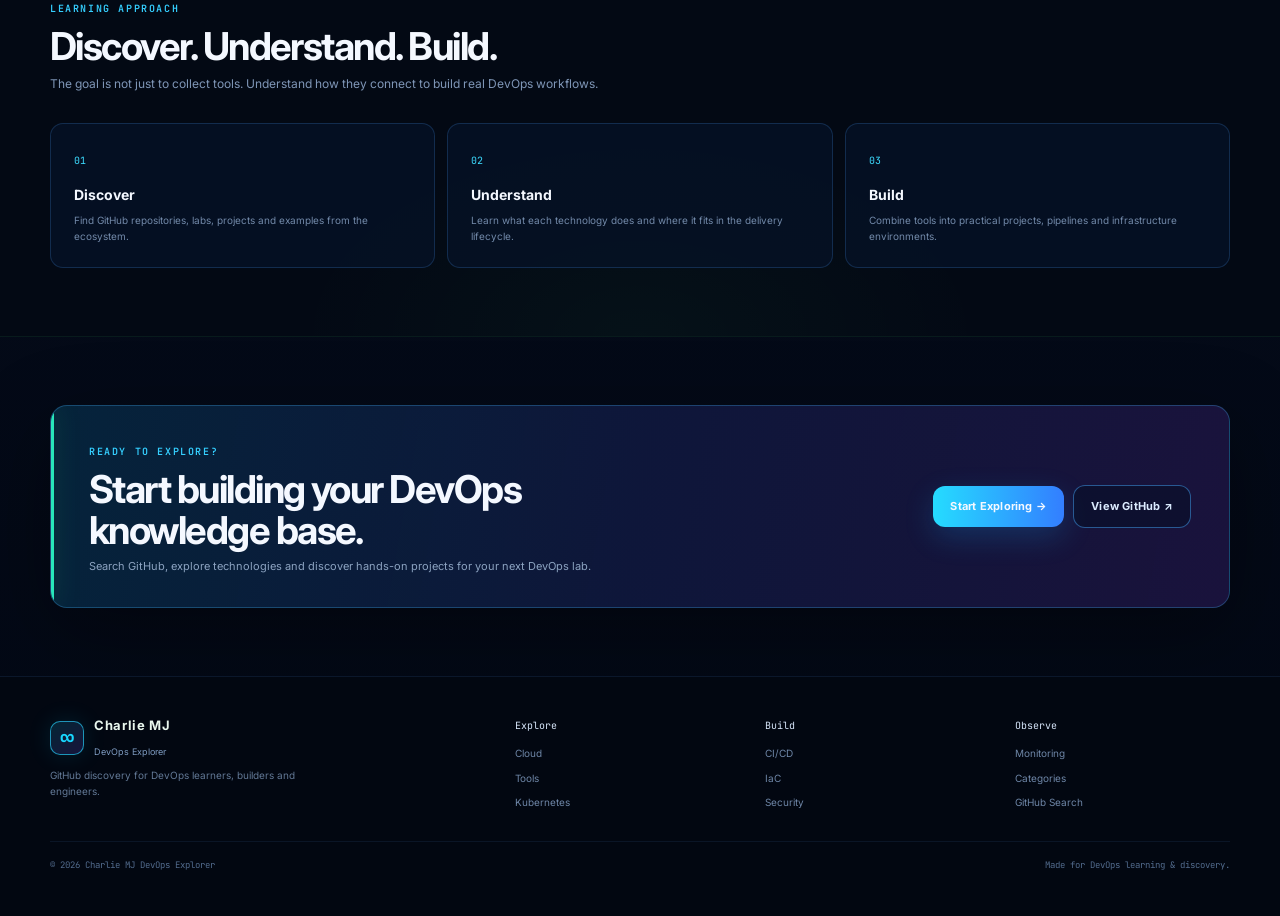
==== commit 59a9e6f7: "updated" ====
--- a/index.html
+++ b/index.html
@@ -1,2351 +1,260 @@
 <!DOCTYPE html>
 <html lang="en">
 <head>
-
 <meta charset="UTF-8">
 <meta name="viewport" content="width=device-width, initial-scale=1.0">
-
-<meta
-    name="description"
-    content="Charlie MJ DevOps Explorer — search GitHub for DevOps projects, labs, Kubernetes, cloud, CI/CD, IaC, automation, security and observability resources."
->
-
-<meta
-    name="keywords"
-    content="DevOps, GitHub, Kubernetes, Docker, AWS, Azure, GCP, Terraform, CloudFormation, Pulumi, Jenkins, Ansible, GitOps, CI/CD, DevSecOps"
->
-
-<meta
-    name="author"
-    content="Charlie MJ"
->
-
-<meta
-    name="theme-color"
-    content="#061126"
->
-
+<meta name="description" content="Charlie MJ DevOps Explorer — search GitHub for DevOps projects, labs, Kubernetes, cloud, CI/CD, IaC, automation, security and observability resources.">
+<meta name="keywords" content="DevOps, GitHub, Kubernetes, Docker, AWS, Azure, GCP, Terraform, CloudFormation, Pulumi, Jenkins, Ansible, GitOps, CI/CD, DevSecOps">
+<meta name="author" content="Charlie MJ">
+<meta name="theme-color" content="#061126">
 <title>Charlie MJ DevOps Explorer</title>
-
-<link
-    rel="preconnect"
-    href="https://fonts.googleapis.com"
->
-
-<link
-    rel="preconnect"
-    href="https://fonts.gstatic.com"
-    crossorigin
->
-
-<link
-    href="https://fonts.googleapis.com/css2?family=Inter:wght@400;500;600;700;800&family=JetBrains+Mono:wght@400;500;600&display=swap"
-    rel="stylesheet"
->
-
-<link
-    rel="preload"
-    as="image"
-    href="assets/images/devops-engineer.png"
->
-
-<link
-    rel="stylesheet"
-    href="css/style.css"
->
-
-<link
-    rel="stylesheet"
-    href="css/components.css"
->
-
-<link
-    rel="stylesheet"
-    href="css/responsive.css"
->
-
-<link
-    rel="stylesheet"
-    href="css/theme-redesign.css"
->
-
+<link rel="preconnect" href="https://fonts.googleapis.com">
+<link rel="preconnect" href="https://fonts.gstatic.com" crossorigin>
+<link href="https://fonts.googleapis.com/css2?family=Inter:wght@400;500;600;700;800&family=JetBrains+Mono:wght@400;500;600&display=swap" rel="stylesheet">
+<link rel="preload" as="image" href="assets/images/devops-engineer.png">
+<link rel="stylesheet" href="css/style.css">
+<link rel="stylesheet" href="css/components.css">
+<link rel="stylesheet" href="css/responsive.css">
+<link rel="stylesheet" href="css/theme-redesign.css">
 </head>
-
-<body
-    class="devops-explorer-page"
-    data-page="home"
->
-
-<div
-    class="site-noise"
-    aria-hidden="true"
-></div>
-
-<div
-    class="site-glow glow-a"
-    aria-hidden="true"
-></div>
-
-<div
-    class="site-glow glow-b"
-    aria-hidden="true"
-></div>
-
-
-<!-- =========================================================
-     TOP STATUS BAR
-========================================================= -->
+<body class="devops-explorer-page" data-page="home">
+<div class="site-noise" aria-hidden="true"></div>
+<div class="site-glow glow-a" aria-hidden="true"></div>
+<div class="site-glow glow-b" aria-hidden="true"></div>
 
 <div class="top-status-bar">
-
-    <div class="container status-inner">
-
-        <div>
-            <span class="status-indicator"></span>
-            CHARLIE MJ DEVOPS EXPLORER
-            <span class="status-separator">//</span>
-            SYSTEM ONLINE
+  <div class="container status-inner">
+    <div><span class="status-indicator"></span> CHARLIE MJ DEVOPS EXPLORER <span class="status-separator">//</span> SYSTEM ONLINE</div>
+    <div>GITHUB RESOURCE DISCOVERY <span class="status-version">v2.0</span></div>
+  </div>
+</div>
+
+<header class="main-header">
+  <div class="container nav-container">
+    <a class="brand" href="#explore" aria-label="Charlie MJ DevOps Explorer">
+      <span class="brand-mark">∞</span>
+      <span class="brand-wordmark">
+        <strong>Charlie MJ</strong>
+        <small>DevOps Explorer</small>
+      </span>
+    </a>
+    <nav class="main-nav" id="mainNav" aria-label="Primary navigation">
+      <div class="nav-links-group">
+        <a href="#explore" class="nav-link active">Home</a>
+        <a href="#cloud" class="nav-link">Cloud</a>
+        <a href="#technologies" class="nav-link">DevOps Tools</a>
+        <a href="#containers" class="nav-link">Containers</a>
+        <a href="#categories" class="nav-link">Kubernetes</a>
+        <a href="#iac" class="nav-link">IaC</a>
+        <a href="#automation" class="nav-link">Automation</a>
+        <a href="#security" class="nav-link">Security</a>
+        <a href="#observability" class="nav-link">Monitoring</a>
+      </div>
+      <a class="nav-github" href="https://github.com/" target="_blank" rel="noopener">GitHub ↗</a>
+    </nav>
+    <button class="mobile-menu-button" id="mobileMenuButton" aria-label="Open navigation">☰</button>
+  </div>
+</header>
+
+<main>
+<section id="explore" class="hero-section">
+  <div class="hero-backdrop" aria-hidden="true"></div>
+  <div class="container hero-container">
+    <div class="hero-content">
+      <div class="eyebrow"><span></span> WELCOME TO THE DEVOPS ECOSYSTEM</div>
+      <h1>CHARLIE MJ<br><span>DEVOPS EXPLORER</span></h1>
+      <p class="hero-lead">Explore <b>•</b> Learn <b>•</b> Build <b>•</b> Grow</p>
+      <p class="hero-description">Your complete GitHub discovery engine for cloud platforms, containers, Kubernetes, CI/CD, automation, security, infrastructure as code, scripting and observability.</p>
+      <div class="hero-actions">
+        <a href="#technologies" class="primary-btn">Explore Technologies <span>→</span></a>
+        <a href="https://github.com/" target="_blank" rel="noopener" class="secondary-btn">View on GitHub <span>↗</span></a>
+      </div>
+      <div class="hero-capabilities">
+        <span>148+ technologies</span><span>23 categories</span><span>GitHub API search</span><span>Open source</span>
+      </div>
+    </div>
+    <div class="hero-art" aria-label="DevOps engineer illustration">
+      <div class="hero-orbit orbit-one"></div><div class="hero-orbit orbit-two"></div>
+      <div class="hero-image-card">
+        <img src="assets/images/devops-engineer.png" alt="DevOps engineer illustration">
+      </div>
+      <span class="floating-badge badge-aws">AWS</span>
+      <span class="floating-badge badge-k8s">K8S</span>
+      <span class="floating-badge badge-docker">DOCKER</span>
+      <span class="floating-badge badge-tf">TF</span>
+      <span class="floating-badge badge-cli">$_</span>
+    </div>
+  </div>
+</section>
+
+<section class="search-section">
+  <div class="container">
+    <div class="section-kicker">GITHUB DISCOVERY ENGINE</div>
+    <div class="search-shell">
+      <div class="search-box">
+        <div class="search-input-wrapper"><span class="search-icon">⌕</span><input id="searchInput" class="search-input" type="search" placeholder="Search Kubernetes, Bash, Terraform, CloudFormation, Jenkins, AWS..." autocomplete="off" aria-label="Search DevOps repositories on GitHub"></div>
+        <button id="searchButton" class="search-button" type="button">SEARCH <span>→</span></button>
+      </div>
+      <div class="search-type-selector" aria-label="Search type">
+        <button class="search-type active" data-search="everything">Everything</button>
+        <button class="search-type" data-search="labs">Labs</button>
+        <button class="search-type" data-search="projects">Projects</button>
+        <button class="search-type" data-search="tutorials">Tutorials</button>
+        <button class="search-type" data-search="notes">Notes</button>
+        <button class="search-type" data-search="cicd">CI/CD</button>
+        <button class="search-type" data-search="gitops">GitOps</button>
+      </div>
+      <div class="quick-search-section">
+        <span class="quick-search-label">QUICK SEARCH</span>
+        <div class="quick-search-list">
+          <button class="quick-search" data-query="kubernetes labs">Kubernetes</button>
+          <button class="quick-search" data-query="aws eks">AWS EKS</button>
+          <button class="quick-search" data-query="terraform aws">Terraform</button>
+          <button class="quick-search" data-query="bash shell scripting">Bash / Shell</button>
+          <button class="quick-search" data-query="cloudformation infrastructure as code">CloudFormation</button>
+          <button class="quick-search" data-query="jenkins cicd">Jenkins CI/CD</button>
+          <button class="quick-search" data-query="ansible automation">Ansible</button>
+          <button class="quick-search" data-query="argocd gitops">Argo CD</button>
         </div>
-
-        <div>
-            GITHUB RESOURCE DISCOVERY
-            <span class="status-version">v2.0</span>
-        </div>
-
-    </div>
-
-</div>
-
-
-<!-- =========================================================
-     MAIN HEADER / NAVIGATION
-========================================================= -->
-
-<header class="main-header">
-
-    <div class="container nav-container">
-
-        <a
-            class="brand"
-            href="#explore"
-            aria-label="Charlie MJ DevOps Explorer"
-        >
-
-            <span class="brand-mark">∞</span>
-
-            <span class="brand-wordmark">
-                <strong>Charlie MJ</strong>
-                <small>DevOps Explorer</small>
-            </span>
-
-        </a>
-
-
-        <nav
-            class="main-nav"
-            id="mainNav"
-            aria-label="Primary navigation"
-        >
-
-            <div class="nav-links-group">
-
-                <a
-                    href="#explore"
-                    class="nav-link active"
-                >
-                    Home
-                </a>
-
-                <a
-                    href="#cloud"
-                    class="nav-link"
-                >
-                    Cloud
-                </a>
-
-                <a
-                    href="#technologies"
-                    class="nav-link"
-                >
-                    DevOps Tools
-                </a>
-
-                <a
-                    href="#containers"
-                    class="nav-link"
-                >
-                    Containers
-                </a>
-
-                <a
-                    href="#categories"
-                    class="nav-link"
-                >
-                    Kubernetes
-                </a>
-
-                <a
-                    href="#iac"
-                    class="nav-link"
-                >
-                    IaC
-                </a>
-
-                <a
-                    href="#automation"
-                    class="nav-link"
-                >
-                    Automation
-                </a>
-
-                <a
-                    href="#security"
-                    class="nav-link"
-                >
-                    Security
-                </a>
-
-                <a
-                    href="#observability"
-                    class="nav-link"
-                >
-                    Monitoring
-                </a>
-
-            </div>
-
-
-            <a
-                class="nav-github"
-                href="https://github.com/"
-                target="_blank"
-                rel="noopener"
-            >
-                GitHub ↗
-            </a>
-
-        </nav>
-
-
-        <button
-            class="mobile-menu-button"
-            id="mobileMenuButton"
-            aria-label="Open navigation"
-        >
-            ☰
-        </button>
-
-    </div>
-
-</header>
-
-
-<main>
-
-
-<!-- =========================================================
-     HERO SECTION
-========================================================= -->
-
-<section
-    id="explore"
-    class="hero-section"
->
-
-    <div
-        class="hero-backdrop"
-        aria-hidden="true"
-    ></div>
-
-
-    <div class="container hero-container">
-
-        <div class="hero-content">
-
-            <div class="eyebrow">
-                <span></span>
-                WELCOME TO THE DEVOPS ECOSYSTEM
-            </div>
-
-
-            <h1>
-                CHARLIE MJ
-                <br>
-                <span>DEVOPS EXPLORER</span>
-            </h1>
-
-
-            <p class="hero-lead">
-                Explore <b>•</b>
-                Learn <b>•</b>
-                Build <b>•</b>
-                Grow
-            </p>
-
-
-            <p class="hero-description">
-                Your complete GitHub discovery engine for cloud platforms,
-                containers, Kubernetes, CI/CD, automation, security,
-                infrastructure as code, scripting and observability.
-            </p>
-
-
-            <div class="hero-actions">
-
-                <a
-                    href="#technologies"
-                    class="primary-btn"
-                >
-                    Explore Technologies
-                    <span>→</span>
-                </a>
-
-
-                <a
-                    href="https://github.com/"
-                    target="_blank"
-                    rel="noopener"
-                    class="secondary-btn"
-                >
-                    View on GitHub
-                    <span>↗</span>
-                </a>
-
-            </div>
-
-
-            <div class="hero-capabilities">
-
-                <span>148+ technologies</span>
-                <span>23 categories</span>
-                <span>GitHub API search</span>
-                <span>Open source</span>
-
-            </div>
-
-        </div>
-
-
-        <div
-            class="hero-art"
-            aria-label="DevOps engineer illustration"
-        >
-
-            <div class="hero-orbit orbit-one"></div>
-            <div class="hero-orbit orbit-two"></div>
-
-
-            <div class="hero-image-card">
-
-                <img
-                    src="assets/images/devops-engineer.png"
-                    alt="DevOps engineer illustration"
-                >
-
-            </div>
-
-
-            <span class="floating-badge badge-aws">
-                AWS
-            </span>
-
-            <span class="floating-badge badge-k8s">
-                K8S
-            </span>
-
-            <span class="floating-badge badge-docker">
-                DOCKER
-            </span>
-
-            <span class="floating-badge badge-tf">
-                TF
-            </span>
-
-            <span class="floating-badge badge-cli">
-                $_
-            </span>
-
-        </div>
-
-    </div>
-
-</section>
-
-
-<!-- =========================================================
-     SEARCH SECTION
-========================================================= -->
-
-<section class="search-section">
-
-    <div class="container">
-
-        <div class="section-kicker">
-            GITHUB DISCOVERY ENGINE
-        </div>
-
-
-        <div class="search-shell">
-
-            <div class="search-box">
-
-                <div class="search-input-wrapper">
-
-                    <span class="search-icon">
-                        ⌕
-                    </span>
-
-                    <input
-                        id="searchInput"
-                        class="search-input"
-                        type="search"
-                        placeholder="Search Kubernetes, Bash, Terraform, CloudFormation, Jenkins, AWS..."
-                        autocomplete="off"
-                        aria-label="Search DevOps repositories on GitHub"
-                    >
-
-                </div>
-
-
-                <button
-                    id="searchButton"
-                    class="search-button"
-                    type="button"
-                >
-                    SEARCH
-                    <span>→</span>
-                </button>
-
-            </div>
-
-
-            <div
-                class="search-type-selector"
-                aria-label="Search type"
-            >
-
-                <button
-                    class="search-type active"
-                    data-search="everything"
-                >
-                    Everything
-                </button>
-
-                <button
-                    class="search-type"
-                    data-search="labs"
-                >
-                    Labs
-                </button>
-
-                <button
-                    class="search-type"
-                    data-search="projects"
-                >
-                    Projects
-                </button>
-
-                <button
-                    class="search-type"
-                    data-search="tutorials"
-                >
-                    Tutorials
-                </button>
-
-                <button
-                    class="search-type"
-                    data-search="notes"
-                >
-                    Notes
-                </button>
-
-                <button
-                    class="search-type"
-                    data-search="cicd"
-                >
-                    CI/CD
-                </button>
-
-                <button
-                    class="search-type"
-                    data-search="gitops"
-                >
-                    GitOps
-                </button>
-
-            </div>
-
-
-            <div class="quick-search-section">
-
-                <span class="quick-search-label">
-                    QUICK SEARCH
-                </span>
-
-
-                <div class="quick-search-list">
-
-                    <button
-                        class="quick-search"
-                        data-query="kubernetes labs"
-                    >
-                        Kubernetes
-                    </button>
-
-                    <button
-                        class="quick-search"
-                        data-query="aws eks"
-                    >
-                        AWS EKS
-                    </button>
-
-                    <button
-                        class="quick-search"
-                        data-query="terraform aws"
-                    >
-                        Terraform
-                    </button>
-
-                    <button
-                        class="quick-search"
-                        data-query="bash shell scripting"
-                    >
-                        Bash / Shell
-                    </button>
-
-                    <button
-                        class="quick-search"
-                        data-query="cloudformation infrastructure as code"
-                    >
-                        CloudFormation
-                    </button>
-
-                    <button
-                        class="quick-search"
-                        data-query="jenkins cicd"
-                    >
-                        Jenkins CI/CD
-                    </button>
-
-                    <button
-                        class="quick-search"
-                        data-query="ansible automation"
-                    >
-                        Ansible
-                    </button>
-
-                    <button
-                        class="quick-search"
-                        data-query="argocd gitops"
-                    >
-                        Argo CD
-                    </button>
-
-                </div>
-
-            </div>
-
-
-            <div class="filters">
-
-                <div class="filter-group">
-
-                    <label for="resourceTypeFilter">
-                        RESOURCE TYPE
-                    </label>
-
-                    <select id="resourceTypeFilter">
-
-                        <option value="everything">
-                            Everything
-                        </option>
-
-                        <option value="labs">
-                            DevOps Labs
-                        </option>
-
-                        <option value="projects">
-                            Projects
-                        </option>
-
-                        <option value="tutorials">
-                            Tutorials
-                        </option>
-
-                        <option value="notes">
-                            Study Material
-                        </option>
-
-                        <option value="cheatsheets">
-                            Cheat Sheets
-                        </option>
-
-                    </select>
-
-                </div>
-
-
-                <div class="filter-group">
-
-                    <label for="technologyFilter">
-                        TECHNOLOGY
-                    </label>
-
-                    <select id="technologyFilter">
-
-                        <option value="any">
-                            Any Technology
-                        </option>
-
-                    </select>
-
-                </div>
-
-
-                <div class="filter-group">
-
-                    <label for="languageFilter">
-                        LANGUAGE
-                    </label>
-
-                    <select id="languageFilter">
-
-                        <option value="any">
-                            Any Language
-                        </option>
-
-                        <option value="Shell">
-                            Bash / Shell
-                        </option>
-
-                        <option value="PowerShell">
-                            PowerShell
-                        </option>
-
-                        <option value="Python">
-                            Python
-                        </option>
-
-                        <option value="Go">
-                            Go
-                        </option>
-
-                        <option value="JavaScript">
-                            JavaScript
-                        </option>
-
-                        <option value="TypeScript">
-                            TypeScript
-                        </option>
-
-                        <option value="Java">
-                            Java
-                        </option>
-
-                        <option value="C#">
-                            C#
-                        </option>
-
-                        <option value="Ruby">
-                            Ruby
-                        </option>
-
-                        <option value="Rust">
-                            Rust
-                        </option>
-
-                        <option value="HCL">
-                            HCL
-                        </option>
-
-                        <option value="YAML">
-                            YAML
-                        </option>
-
-                        <option value="JSON">
-                            JSON
-                        </option>
-
-                    </select>
-
-                </div>
-
-
-                <div class="filter-group">
-
-                    <label for="sortFilter">
-                        SORT
-                    </label>
-
-                    <select id="sortFilter">
-
-                        <option value="best">
-                            Best Match
-                        </option>
-
-                        <option value="stars">
-                            Most Stars
-                        </option>
-
-                        <option value="forks">
-                            Most Forks
-                        </option>
-
-                        <option value="updated">
-                            Recently Updated
-                        </option>
-
-                        <option value="created">
-                            Recently Created
-                        </option>
-
-                    </select>
-
-                </div>
-
-            </div>
-
-        </div>
-
-    </div>
-
-</section>
-
-
-<!-- =========================================================
-     SEARCH RESULTS
-========================================================= -->
-
-<section
-    id="searchResults"
-    class="results-section"
->
-
-    <div class="container">
-
-        <div class="section-heading-inline">
-
-            <div>
-
-                <span class="section-number">
-                    SEARCH RESULTS
-                </span>
-
-                <h2>
-                    Discover GitHub Resources
-                </h2>
-
-            </div>
-
-
-            <div class="result-meta">
-
-                <strong id="resultCount">
-                    0
-                </strong>
-
-                results
-
-                <span id="resultsStatus">
-                    Ready to explore GitHub.
-                </span>
-
-            </div>
-
-        </div>
-
-
-        <div
-            id="repositoryResults"
-            class="repository-grid"
-        >
-
-            <div class="empty-state no-results">
-
-                <div class="empty-state-icon">
-                    &gt;_
-                </div>
-
-                <div class="empty-state-title">
-                    Ready to explore GitHub
-                </div>
-
-                <p class="empty-state-description">
-                    Search for Kubernetes, AWS, Terraform, Bash,
-                    Jenkins, Docker, Argo CD, DevSecOps and more.
-                </p>
-
-            </div>
-
-        </div>
-
-    </div>
-
-</section>
-
-
-<!-- =========================================================
-     01 / CLOUD PLATFORMS
-     
-     ADDED:
-     data-technology attributes to the actual cloud cards.
-========================================================= -->
-
-<section
-    id="cloud"
-    class="feature-section"
->
-
-    <div class="container">
-
-        <div class="feature-layout">
-
-            <div class="feature-copy">
-
-                <span class="section-number">
-                    01 / CLOUD PLATFORMS
-                </span>
-
-                <h2>
-                    Cloud Infrastructure
-                </h2>
-
-                <p>
-                    Explore the major cloud providers and the services
-                    that power modern applications and infrastructure.
-                </p>
-
-                <a
-                    class="outline-btn"
-                    href="#technologies"
-                >
-                    Explore Cloud Providers →
-                </a>
-
-            </div>
-
-
-            <div class="feature-cards four">
-
-
-                <!-- =================================================
-                     AWS
-                ================================================== -->
-
-                <article
-                    class="feature-card"
-                    data-technology="aws"
-                    tabindex="0"
-                    role="button"
-                >
-
-                    <span class="provider-icon">
-                        aws
-                    </span>
-
-                    <h3>
-                        Amazon Web Services
-                    </h3>
-
-                    <p>
-                        Compute, storage, database, networking and more.
-                    </p>
-
-                </article>
-
-
-                <!-- =================================================
-                     AZURE
-                ================================================== -->
-
-                <article
-                    class="feature-card"
-                    data-technology="microsoft-azure"
-                    tabindex="0"
-                    role="button"
-                >
-
-                    <span class="provider-icon azure">
-                        △
-                    </span>
-
-                    <h3>
-                        Microsoft Azure
-                    </h3>
-
-                    <p>
-                        Virtual machines, containers, AI and more.
-                    </p>
-
-                </article>
-
-
-                <!-- =================================================
-                     GOOGLE CLOUD
-                ================================================== -->
-
-                <article
-                    class="feature-card"
-                    data-technology="google-cloud"
-                    tabindex="0"
-                    role="button"
-                >
-
-                    <span class="provider-icon gcp">
-                        ●
-                    </span>
-
-                    <h3>
-                        Google Cloud
-                    </h3>
-
-                    <p>
-                        Compute, storage, BigQuery, AI and more.
-                    </p>
-
-                </article>
-
-
-                <!-- =================================================
-                     OTHER CLOUD PROVIDERS
-
-                     This card represents multiple technologies,
-                     so it is intentionally left without a single
-                     data-technology ID.
-                ================================================== -->
-
-                <article class="feature-card">
-
-                    <span class="provider-icon other">
-                        OCI
-                    </span>
-
-                    <h3>
-                        Other Providers
-                    </h3>
-
-                    <p>
-                        Oracle, IBM, DigitalOcean, Alibaba and Cloudflare.
-                    </p>
-
-                </article>
-
-            </div>
-
-        </div>
-
-    </div>
-
-</section>
-
-
-<!-- =========================================================
-     02 / DEVOPS TOOLS
-
-     These are CATEGORY cards rather than individual technology
-     cards, so they are left without data-technology.
-
-     The individual technologies are available through the
-     technology map below.
-========================================================= -->
-
-<section
-    id="technologies"
-    class="feature-section alt"
->
-
-    <div class="container">
-
-        <div class="feature-layout">
-
-            <div class="feature-copy">
-
-                <span class="section-number">
-                    02 / DEVOPS TOOLS
-                </span>
-
-                <h2>
-                    Tools & Technologies
-                </h2>
-
-                <p>
-                    Browse the growing DevOps technology map covering
-                    development, operations, security, monitoring
-                    and collaboration.
-                </p>
-
-                <div class="tool-stat">
-                    148+
-                    <small>
-                        technologies indexed
-                    </small>
-                </div>
-
-            </div>
-
-
-            <div class="feature-cards four compact">
-
-
-                <!-- CI/CD CATEGORY -->
-
-                <article class="feature-card">
-
-                    <span class="mini-icon">
-                        ∞
-                    </span>
-
-                    <h3>
-                        CI/CD
-                    </h3>
-
-                    <p>
-                        Jenkins, GitHub Actions, GitLab, CircleCI...
-                    </p>
-
-                </article>
-
-
-                <!-- CONFIGURATION MANAGEMENT CATEGORY -->
-
-                <article class="feature-card">
-
-                    <span class="mini-icon">
-                        ⚙
-                    </span>
-
-                    <h3>
-                        Configuration Mgmt
-                    </h3>
-
-                    <p>
-                        Ansible, Chef, Puppet, SaltStack...
-                    </p>
-
-                </article>
-
-
-                <!-- MONITORING CATEGORY -->
-
-                <article class="feature-card">
-
-                    <span class="mini-icon">
-                        ▥
-                    </span>
-
-                    <h3>
-                        Monitoring
-                    </h3>
-
-                    <p>
-                        Prometheus, Grafana, Datadog...
-                    </p>
-
-                </article>
-
-
-                <!-- SECURITY CATEGORY -->
-
-                <article class="feature-card">
-
-                    <span class="mini-icon">
-                        ◆
-                    </span>
-
-                    <h3>
-                        Security
-                    </h3>
-
-                    <p>
-                        SonarQube, Trivy, OWASP, Snyk...
-                    </p>
-
-                </article>
-
-
-                <!-- CONTAINER REGISTRY CATEGORY -->
-
-                <article class="feature-card">
-
-                    <span class="mini-icon">
-                        □
-                    </span>
-
-                    <h3>
-                        Container Registry
-                    </h3>
-
-                    <p>
-                        Docker Hub, ECR, Harbor...
-                    </p>
-
-                </article>
-
-
-                <!-- VERSION CONTROL CATEGORY -->
-
-                <article class="feature-card">
-
-                    <span class="mini-icon">
-                        ⌘
-                    </span>
-
-                    <h3>
-                        Version Control
-                    </h3>
-
-                    <p>
-                        Git, GitHub, GitLab...
-                    </p>
-
-                </article>
-
-
-                <!-- PROJECT MANAGEMENT CATEGORY -->
-
-                <article class="feature-card">
-
-                    <span class="mini-icon">
-                        ▣
-                    </span>
-
-                    <h3>
-                        Project Management
-                    </h3>
-
-                    <p>
-                        Jira, Confluence and documentation.
-                    </p>
-
-                </article>
-
-
-                <!-- LOGGING CATEGORY -->
-
-                <article class="feature-card">
-
-                    <span class="mini-icon">
-                        ≋
-                    </span>
-
-                    <h3>
-                        Logging
-                    </h3>
-
-                    <p>
-                        Elastic Stack, Fluent Bit, Loki...
-                    </p>
-
-                </article>
-
-            </div>
-
-        </div>
-
-    </div>
-
-</section>
-
-
-<!-- =========================================================
-     03 / CI/CD PIPELINE
-
-     ADDED:
-     data-technology to actual technology pipeline steps.
-
-     This allows the central app.js technology handler to detect
-     Jenkins, Docker, Kubernetes, etc.
-========================================================= -->
-
-<section
-    id="automation"
-    class="pipeline-section"
->
-
-    <div class="container">
-
-        <div class="feature-layout pipeline-layout">
-
-            <div class="feature-copy">
-
-                <span class="section-number">
-                    03 / CI/CD PIPELINE
-                </span>
-
-                <h2>
-                    Automate Your Workflow
-                </h2>
-
-                <p>
-                    From source code to production, understand the
-                    complete delivery pipeline and the tools behind
-                    every stage.
-                </p>
-
-                <a
-                    class="primary-btn"
-                    href="#categories"
-                >
-                    Explore CI/CD →
-                </a>
-
-            </div>
-
-
-            <div class="pipeline-card">
-
-
-                <!-- STEP 01: GITHUB -->
-
-                <div
-                    class="pipeline-step"
-                    data-technology="github"
-                    tabindex="0"
-                    role="button"
-                >
-
-                    <b>01</b>
-
-                    <span class="pipeline-icon">
-                        &lt;/&gt;
-                    </span>
-
-                    <strong>
-                        Code
-                    </strong>
-
-                    <small>
-                        Push to GitHub
-                    </small>
-
-                </div>
-
-
-                <i>→</i>
-
-
-                <!-- STEP 02: DOCKER -->
-
-                <div
-                    class="pipeline-step"
-                    data-technology="docker"
-                    tabindex="0"
-                    role="button"
-                >
-
-                    <b>02</b>
-
-                    <span class="pipeline-icon">
-                        ◆
-                    </span>
-
-                    <strong>
-                        Build
-                    </strong>
-
-                    <small>
-                        Docker Build
-                    </small>
-
-                </div>
-
-
-                <i>→</i>
-
-
-                <!-- STEP 03: SECURITY / QUALITY
-
-                     This represents multiple tools
-                     (SonarQube, Trivy, OWASP, etc.), so it
-                     intentionally does not use one technology ID.
-                -->
-
-                <div
-                    class="pipeline-step"
-                    tabindex="0"
-                    role="button"
-                >
-
-                    <b>03</b>
-
-                    <span class="pipeline-icon">
-                        ✓
-                    </span>
-
-                    <strong>
-                        Test
-                    </strong>
-
-                    <small>
-                        Quality & Security
-                    </small>
-
-                </div>
-
-
-                <i>→</i>
-
-
-                <!-- STEP 04: ECR -->
-
-                <div
-                    class="pipeline-step"
-                    data-technology="amazon-ecr"
-                    tabindex="0"
-                    role="button"
-                >
-
-                    <b>04</b>
-
-                    <span class="pipeline-icon">
-                        ▣
-                    </span>
-
-                    <strong>
-                        Registry
-                    </strong>
-
-                    <small>
-                        Push Image
-                    </small>
-
-                </div>
-
-
-                <i>→</i>
-
-
-                <!-- STEP 05: KUBERNETES -->
-
-                <div
-                    class="pipeline-step"
-                    data-technology="kubernetes"
-                    tabindex="0"
-                    role="button"
-                >
-
-                    <b>05</b>
-
-                    <span class="pipeline-icon">
-                        🚀
-                    </span>
-
-                    <strong>
-                        Deploy
-                    </strong>
-
-                    <small>
-                        Kubernetes / EKS
-                    </small>
-
-                </div>
-
-
-                <i>→</i>
-
-
-                <!-- STEP 06: PROMETHEUS -->
-
-                <div
-                    class="pipeline-step"
-                    data-technology="prometheus"
-                    tabindex="0"
-                    role="button"
-                >
-
-                    <b>06</b>
-
-                    <span class="pipeline-icon">
-                        ⌁
-                    </span>
-
-                    <strong>
-                        Monitor
-                    </strong>
-
-                    <small>
-                        Observe & Alert
-                    </small>
-
-                </div>
-
-            </div>
-
-        </div>
-
-    </div>
-
-</section>
-
-
-<!-- =========================================================
-     04 / CONTAINERS & KUBERNETES
-========================================================= -->
-
-<section
-    id="containers"
-    class="feature-section"
->
-
-    <div class="container">
-
-        <div class="feature-layout">
-
-            <div class="feature-copy">
-
-                <span class="section-number">
-                    04 / CONTAINERS & KUBERNETES
-                </span>
-
-                <h2>
-                    Container Orchestration
-                </h2>
-
-                <p>
-                    Learn how containers work and how Kubernetes
-                    manages your applications at scale.
-                </p>
-
-                <a
-                    class="outline-btn"
-                    href="#categories"
-                >
-                    Explore Kubernetes →
-                </a>
-
-            </div>
-
-
-            <div class="cluster-panel">
-
-
-                <!-- KUBERNETES -->
-
-                <div
-                    class="cluster-title"
-                    data-technology="kubernetes"
-                    tabindex="0"
-                    role="button"
-                >
-
-                    <span class="k8s-logo">
-                        K8S
-                    </span>
-
-                    <div>
-
-                        <strong>
-                            Kubernetes Cluster
-                        </strong>
-
-                        <small>
-                            Control plane + worker nodes
-                        </small>
-
-                    </div>
-
-                </div>
-
-
-                <div class="cluster-nodes">
-
-                    <span>
-                        Control Plane
-                    </span>
-
-                    <div class="worker">
-
-                        <b>
-                            Worker Node
-                        </b>
-
-                        <em>
-                            Pods
-                        </em>
-
-                    </div>
-
-                    <div class="worker">
-
-                        <b>
-                            Worker Node
-                        </b>
-
-                        <em>
-                            Pods
-                        </em>
-
-                    </div>
-
-                    <div class="worker">
-
-                        <b>
-                            Worker Node
-                        </b>
-
-                        <em>
-                            Pods
-                        </em>
-
-                    </div>
-
-                </div>
-
-
-                <div class="cluster-stack">
-
-
-                    <!-- DOCKER -->
-
-                    <span
-                        data-technology="docker"
-                        tabindex="0"
-                        role="button"
-                    >
-                        Docker / Podman
-                    </span>
-
-
-                    <!-- KUBERNETES -->
-
-                    <span
-                        data-technology="kubernetes"
-                        tabindex="0"
-                        role="button"
-                    >
-                        Kubernetes
-                    </span>
-
-
-                    <!-- CONTAINERD -->
-
-                    <span
-                        data-technology="containerd"
-                        tabindex="0"
-                        role="button"
-                    >
-                        containerd / CRI-O
-                    </span>
-
-                </div>
-
-            </div>
-
-        </div>
-
-    </div>
-
-</section>
-
-
-<!-- =========================================================
-     05 / IaC
-     
-     ADDED:
-     data-technology to individual IaC technology pills.
-========================================================= -->
-
-<section
-    id="iac"
-    class="split-section"
->
-
-    <div class="container split-grid">
-
-
-        <article class="split-card iac-card">
-
-            <span class="section-number">
-                05 / INFRASTRUCTURE AS CODE
-            </span>
-
-            <h2>
-                Provision & Manage
-            </h2>
-
-            <p>
-                Define and manage infrastructure using code,
-                not manual steps.
-            </p>
-
-
-            <div class="tool-pills">
-
-
-                <!-- TERRAFORM -->
-
-                <span
-                    data-technology="terraform"
-                    tabindex="0"
-                    role="button"
-                >
-                    Terraform
-                </span>
-
-
-                <!-- CLOUDFORMATION -->
-
-                <span
-                    data-technology="aws-cloudformation"
-                    tabindex="0"
-                    role="button"
-                >
-                    CloudFormation
-                </span>
-
-
-                <!-- AWS CDK -->
-
-                <span
-                    data-technology="aws-cdk"
-                    tabindex="0"
-                    role="button"
-                >
-                    CDK
-                </span>
-
-
-                <!-- PULUMI -->
-
-                <span
-                    data-technology="pulumi"
-                    tabindex="0"
-                    role="button"
-                >
-                    Pulumi
-                </span>
-
-
-                <!-- OPENTOFU -->
-
-                <span
-                    data-technology="opentofu"
-                    tabindex="0"
-                    role="button"
-                >
-                    OpenTofu
-                </span>
-
-            </div>
-
-
-            <a
-                class="outline-btn"
-                href="#technologies"
-            >
-                Explore IaC →
-            </a>
-
-        </article>
-
-
-        <!-- =====================================================
-             06 / AUTOMATION & SCRIPTING
-        ====================================================== -->
-
-        <article class="split-card script-card">
-
-            <span class="section-number">
-                06 / AUTOMATION & SCRIPTING
-            </span>
-
-            <h2>
-                Write Scripts, Save Time
-            </h2>
-
-            <p>
-                Automate repetitive tasks with Bash, PowerShell,
-                Python, Go and command-line tools.
-            </p>
-
-
-            <div class="terminal-window">
-
-                <code>
-
-                    <span>$</span>
-                    #!/usr/bin/env bash
-                    <br>
-
-                    <span>$</span>
-                    echo "Automate Everything"
-                    <br>
-
-                    <span>$</span>
-                    kubectl get pods -A
-
-                </code>
-
-            </div>
-
-
-            <div class="language-pills">
-
-
-                <span
-                    data-technology="bash"
-                    tabindex="0"
-                    role="button"
-                >
-                    Bash
-                </span>
-
-
-                <span
-                    data-technology="python"
-                    tabindex="0"
-                    role="button"
-                >
-                    Python
-                </span>
-
-
-                <span
-                    data-technology="powershell"
-                    tabindex="0"
-                    role="button"
-                >
-                    PowerShell
-                </span>
-
-
-                <span
-                    data-technology="go"
-                    tabindex="0"
-                    role="button"
-                >
-                    Go
-                </span>
-
-
-                <span
-                    data-technology="yaml"
-                    tabindex="0"
-                    role="button"
-                >
-                    YAML
-                </span>
-
-
-                <span
-                    data-technology="javascript"
-                    tabindex="0"
-                    role="button"
-                >
-                    JavaScript
-                </span>
-
-            </div>
-
-        </article>
-
-    </div>
-
-</section>
-
-
-<!-- =========================================================
-     07 / SECURITY
-     
-     ADDED:
-     data-technology to each individual security tool.
-========================================================= -->
-
-<section
-    id="security"
-    class="split-section"
->
-
-    <div class="container split-grid">
-
-
-        <article class="split-card security-card">
-
-            <span class="section-number">
-                07 / SECURITY
-            </span>
-
-            <h2>
-                Secure Everything
-            </h2>
-
-            <p>
-                Protect applications, infrastructure and software
-                supply chains with DevSecOps practices.
-            </p>
-
-
-            <div class="tool-pills">
-
-
-                <span
-                    data-technology="sonarqube"
-                    tabindex="0"
-                    role="button"
-                >
-                    SonarQube
-                </span>
-
-
-                <span
-                    data-technology="trivy"
-                    tabindex="0"
-                    role="button"
-                >
-                    Trivy
-                </span>
-
-
-                <span
-                    data-technology="snyk"
-                    tabindex="0"
-                    role="button"
-                >
-                    Snyk
-                </span>
-
-
-                <span
-                    data-technology="owasp-dependency-check"
-                    tabindex="0"
-                    role="button"
-                >
-                    OWASP
-                </span>
-
-
-                <span
-                    data-technology="gitleaks"
-                    tabindex="0"
-                    role="button"
-                >
-                    Gitleaks
-                </span>
-
-
-                <span
-                    data-technology="checkov"
-                    tabindex="0"
-                    role="button"
-                >
-                    Checkov
-                </span>
-
-            </div>
-
-        </article>
-
-
-        <!-- =====================================================
-             08 / MONITORING & OBSERVABILITY
-             
-             ADDED:
-             data-technology to each observability tool.
-        ====================================================== -->
-
-        <article
-            id="observability"
-            class="split-card observe-card"
-        >
-
-            <span class="section-number">
-                08 / MONITORING & OBSERVABILITY
-            </span>
-
-            <h2>
-                See What's Happening
-            </h2>
-
-            <p>
-                Gain insights with metrics, logs and traces
-                for better performance and reliability.
-            </p>
-
-
-            <div class="tool-pills">
-
-
-                <span
-                    data-technology="prometheus"
-                    tabindex="0"
-                    role="button"
-                >
-                    Prometheus
-                </span>
-
-
-                <span
-                    data-technology="grafana"
-                    tabindex="0"
-                    role="button"
-                >
-                    Grafana
-                </span>
-
-
-                <span
-                    data-technology="elastic-stack"
-                    tabindex="0"
-                    role="button"
-                >
-                    Elastic Stack
-                </span>
-
-
-                <span
-                    data-technology="loki"
-                    tabindex="0"
-                    role="button"
-                >
-                    Loki
-                </span>
-
-
-                <span
-                    data-technology="jaeger"
-                    tabindex="0"
-                    role="button"
-                >
-                    Jaeger
-                </span>
-
-
-                <span
-                    data-technology="opentelemetry"
-                    tabindex="0"
-                    role="button"
-                >
-                    OpenTelemetry
-                </span>
-
-            </div>
-
-        </article>
-
-    </div>
-
-</section>
-
-
-<!-- =========================================================
-     DEVOPS CATEGORIES
-     
-     Category cards are generated dynamically by categories.js.
-     
-     IMPORTANT:
-     Do not manually add data-technology here.
-     app.js handles category → technology interaction.
-========================================================= -->
-
-<section
-    id="categories"
-    class="categories-section"
->
-
-    <div class="container">
-
-        <div class="section-heading">
-
-            <span class="section-number">
-                DEVOPS ECOSYSTEM
-            </span>
-
-            <h2>
-                Explore DevOps Categories
-            </h2>
-
-            <p>
-                Navigate the DevOps ecosystem by technology area
-                and discover related GitHub resources.
-            </p>
-
-        </div>
-
-
-        <div
-            id="categoryGrid"
-            class="category-grid"
-        ></div>
-
-    </div>
-
-</section>
-
-
-<!-- =========================================================
-     TECHNOLOGY MAP
-     
-     Technology cards are generated dynamically.
-     
-     app.js adds:
-         data-technology="..."
-     
-     and handles the click.
-========================================================= -->
+      </div>
+      <div class="filters">
+        <div class="filter-group"><label for="resourceTypeFilter">RESOURCE TYPE</label><select id="resourceTypeFilter"><option value="everything">Everything</option><option value="labs">DevOps Labs</option><option value="projects">Projects</option><option value="tutorials">Tutorials</option><option value="notes">Study Material</option><option value="cheatsheets">Cheat Sheets</option></select></div>
+        <div class="filter-group"><label for="technologyFilter">TECHNOLOGY</label><select id="technologyFilter"><option value="any">Any Technology</option></select></div>
+        <div class="filter-group"><label for="languageFilter">LANGUAGE</label><select id="languageFilter">
+          <option value="any">Any Language</option><option value="Shell">Bash / Shell</option><option value="PowerShell">PowerShell</option><option value="Python">Python</option><option value="Go">Go</option><option value="JavaScript">JavaScript</option><option value="TypeScript">TypeScript</option><option value="Java">Java</option><option value="C#">C#</option><option value="Ruby">Ruby</option><option value="Rust">Rust</option><option value="HCL">HCL</option><option value="YAML">YAML</option><option value="JSON">JSON</option>
+        </select></div>
+        <div class="filter-group"><label for="sortFilter">SORT</label><select id="sortFilter"><option value="best">Best Match</option><option value="stars">Most Stars</option><option value="forks">Most Forks</option><option value="updated">Recently Updated</option><option value="created">Recently Created</option></select></div>
+      </div>
+    </div>
+  </div>
+</section>
+
+<section id="searchResults" class="results-section">
+  <div class="container">
+    <div class="section-heading-inline"><div><span class="section-number">SEARCH RESULTS</span><h2>Discover GitHub Resources</h2></div><div class="result-meta"><strong id="resultCount">0</strong> results <span id="resultsStatus">Ready to explore GitHub.</span></div></div>
+    <div id="repositoryResults" class="repository-grid">
+      <div class="empty-state no-results"><div class="empty-state-icon">&gt;_</div><div class="empty-state-title">Ready to explore GitHub</div><p class="empty-state-description">Search for Kubernetes, AWS, Terraform, Bash, Jenkins, Docker, Argo CD, DevSecOps and more.</p></div>
+    </div>
+  </div>
+</section>
+
+<section id="cloud" class="feature-section">
+  <div class="container">
+    <div class="feature-layout">
+      <div class="feature-copy"><span class="section-number">01 / CLOUD PLATFORMS</span><h2>Cloud Infrastructure</h2><p>Explore the major cloud providers and the services that power modern applications and infrastructure.</p><a class="outline-btn" href="#technologies">Explore Cloud Providers →</a></div>
+      <div class="feature-cards four">
+        <article class="feature-card"><span class="provider-icon">aws</span><h3>Amazon Web Services</h3><p>Compute, storage, database, networking and more.</p></article>
+        <article class="feature-card"><span class="provider-icon azure">△</span><h3>Microsoft Azure</h3><p>Virtual machines, containers, AI and more.</p></article>
+        <article class="feature-card"><span class="provider-icon gcp">●</span><h3>Google Cloud</h3><p>Compute, storage, BigQuery, AI and more.</p></article>
+        <article class="feature-card"><span class="provider-icon other">OCI</span><h3>Other Providers</h3><p>Oracle, IBM, DigitalOcean, Alibaba and Cloudflare.</p></article>
+      </div>
+    </div>
+  </div>
+</section>
+
+<section id="technologies" class="feature-section alt">
+  <div class="container">
+    <div class="feature-layout">
+      <div class="feature-copy"><span class="section-number">02 / DEVOPS TOOLS</span><h2>Tools & Technologies</h2><p>Browse the growing DevOps technology map covering development, operations, security, monitoring and collaboration.</p><div class="tool-stat">148+ <small>technologies indexed</small></div></div>
+      <div class="feature-cards four compact">
+        <article class="feature-card"><span class="mini-icon">∞</span><h3>CI/CD</h3><p>Jenkins, GitHub Actions, GitLab, CircleCI...</p></article>
+        <article class="feature-card"><span class="mini-icon">⚙</span><h3>Configuration Mgmt</h3><p>Ansible, Chef, Puppet, SaltStack...</p></article>
+        <article class="feature-card"><span class="mini-icon">▥</span><h3>Monitoring</h3><p>Prometheus, Grafana, Datadog...</p></article>
+        <article class="feature-card"><span class="mini-icon">◆</span><h3>Security</h3><p>SonarQube, Trivy, OWASP, Snyk...</p></article>
+        <article class="feature-card"><span class="mini-icon">□</span><h3>Container Registry</h3><p>Docker Hub, ECR, Harbor...</p></article>
+        <article class="feature-card"><span class="mini-icon">⌘</span><h3>Version Control</h3><p>Git, GitHub, GitLab...</p></article>
+        <article class="feature-card"><span class="mini-icon">▣</span><h3>Project Management</h3><p>Jira, Confluence and documentation.</p></article>
+        <article class="feature-card"><span class="mini-icon">≋</span><h3>Logging</h3><p>Elastic Stack, Fluent Bit, Loki...</p></article>
+      </div>
+    </div>
+  </div>
+</section>
+
+<section id="automation" class="pipeline-section">
+  <div class="container">
+    <div class="feature-layout pipeline-layout">
+      <div class="feature-copy"><span class="section-number">03 / CI/CD PIPELINE</span><h2>Automate Your Workflow</h2><p>From source code to production, understand the complete delivery pipeline and the tools behind every stage.</p><a class="primary-btn" href="#categories">Explore CI/CD →</a></div>
+      <div class="pipeline-card">
+        <div class="pipeline-step"><b>01</b><span class="pipeline-icon">&lt;/&gt;</span><strong>Code</strong><small>Push to GitHub</small></div><i>→</i>
+        <div class="pipeline-step"><b>02</b><span class="pipeline-icon">◆</span><strong>Build</strong><small>Docker Build</small></div><i>→</i>
+        <div class="pipeline-step"><b>03</b><span class="pipeline-icon">✓</span><strong>Test</strong><small>Quality & Security</small></div><i>→</i>
+        <div class="pipeline-step"><b>04</b><span class="pipeline-icon">▣</span><strong>Registry</strong><small>Push Image</small></div><i>→</i>
+        <div class="pipeline-step"><b>05</b><span class="pipeline-icon">🚀</span><strong>Deploy</strong><small>Kubernetes / EKS</small></div><i>→</i>
+        <div class="pipeline-step"><b>06</b><span class="pipeline-icon">⌁</span><strong>Monitor</strong><small>Observe & Alert</small></div>
+      </div>
+    </div>
+  </div>
+</section>
+
+<section id="containers" class="feature-section">
+  <div class="container">
+    <div class="feature-layout">
+      <div class="feature-copy"><span class="section-number">04 / CONTAINERS & KUBERNETES</span><h2>Container Orchestration</h2><p>Learn how containers work and how Kubernetes manages your applications at scale.</p><a class="outline-btn" href="#categories">Explore Kubernetes →</a></div>
+      <div class="cluster-panel">
+        <div class="cluster-title"><span class="k8s-logo">K8S</span><div><strong>Kubernetes Cluster</strong><small>Control plane + worker nodes</small></div></div>
+        <div class="cluster-nodes"><span>Control Plane</span><div class="worker"><b>Worker Node</b><em>Pods</em></div><div class="worker"><b>Worker Node</b><em>Pods</em></div><div class="worker"><b>Worker Node</b><em>Pods</em></div></div>
+        <div class="cluster-stack"><span>Docker / Podman</span><span>Kubernetes</span><span>containerd / CRI-O</span></div>
+      </div>
+    </div>
+  </div>
+</section>
+
+<section id="iac" class="split-section">
+  <div class="container split-grid">
+    <article class="split-card iac-card"><span class="section-number">05 / INFRASTRUCTURE AS CODE</span><h2>Provision & Manage</h2><p>Define and manage infrastructure using code, not manual steps.</p><div class="tool-pills"><span>Terraform</span><span>CloudFormation</span><span>CDK</span><span>Pulumi</span><span>OpenTofu</span></div><a class="outline-btn" href="#technologies">Explore IaC →</a></article>
+    <article class="split-card script-card"><span class="section-number">06 / AUTOMATION & SCRIPTING</span><h2>Write Scripts, Save Time</h2><p>Automate repetitive tasks with Bash, PowerShell, Python, Go and command-line tools.</p><div class="terminal-window"><code><span>$</span> #!/usr/bin/env bash<br><span>$</span> echo "Automate Everything"<br><span>$</span> kubectl get pods -A</code></div><div class="language-pills"><span>Bash</span><span>Python</span><span>PowerShell</span><span>Go</span><span>YAML</span><span>JavaScript</span></div></article>
+  </div>
+</section>
+
+<section id="security" class="split-section">
+  <div class="container split-grid">
+    <article class="split-card security-card"><span class="section-number">07 / SECURITY</span><h2>Secure Everything</h2><p>Protect applications, infrastructure and software supply chains with DevSecOps practices.</p><div class="tool-pills"><span>SonarQube</span><span>Trivy</span><span>Snyk</span><span>OWASP</span><span>Gitleaks</span><span>Checkov</span></div></article>
+    <article id="observability" class="split-card observe-card"><span class="section-number">08 / MONITORING & OBSERVABILITY</span><h2>See What's Happening</h2><p>Gain insights with metrics, logs and traces for better performance and reliability.</p><div class="tool-pills"><span>Prometheus</span><span>Grafana</span><span>Elastic Stack</span><span>Loki</span><span>Jaeger</span><span>OpenTelemetry</span></div></article>
+  </div>
+</section>
+
+<section id="categories" class="categories-section">
+  <div class="container">
+    <div class="section-heading"><span class="section-number">DEVOPS ECOSYSTEM</span><h2>Explore DevOps Categories</h2><p>Navigate the DevOps ecosystem by technology area and discover related GitHub resources.</p></div>
+    <div id="categoryGrid" class="category-grid"></div>
+  </div>
+</section>
 
 <section class="technologies-map">
-
-    <div class="container">
-
-        <div class="section-heading">
-
-            <span class="section-number">
-                TECHNOLOGY MAP
-            </span>
-
-            <h2>
-                Explore Technologies
-            </h2>
-
-            <p>
-                Search and browse the tools, platforms, languages
-                and automation technologies used across modern
-                DevOps teams.
-            </p>
-
-        </div>
-
-
-        <div class="technology-toolbar">
-
-            <span>
-                Core DevOps technology index
-            </span>
-
-            <a href="#explore">
-                Search GitHub ↑
-            </a>
-
-        </div>
-
-
-        <div
-            id="technologyGrid"
-            class="technology-grid"
-        ></div>
-
-    </div>
-
-</section>
-
-
-<!-- =========================================================
-     DEVOPS IMPLEMENTATION PIPELINE
-     
-     ADDED:
-     data-technology to each individual technology.
-========================================================= -->
-
-<section
-    id="stack"
-    class="stack-section"
->
-
-    <div class="container">
-
-        <div class="section-heading">
-
-            <span class="section-number">
-                DEVOPS IMPLEMENTATION PIPELINE
-            </span>
-
-            <h2>
-                Build Your DevOps Stack
-            </h2>
-
-            <p>
-                Connect technologies into a practical delivery
-                workflow from source control to production
-                observability.
-            </p>
-
-        </div>
-
-
-        <div class="stack-flow">
-
-
-            <!-- GIT -->
-
-            <div
-                data-technology="git"
-                tabindex="0"
-                role="button"
-            >
-                01
-                <br>
-                <b>Git</b>
-                <small>Source Control</small>
-            </div>
-
-
-            <i>→</i>
-
-
-            <!-- JENKINS -->
-
-            <div
-                data-technology="jenkins"
-                tabindex="0"
-                role="button"
-            >
-                02
-                <br>
-                <b>Jenkins</b>
-                <small>CI Pipeline</small>
-            </div>
-
-
-            <i>→</i>
-
-
-            <!-- DOCKER -->
-
-            <div
-                data-technology="docker"
-                tabindex="0"
-                role="button"
-            >
-                03
-                <br>
-                <b>Docker</b>
-                <small>Container</small>
-            </div>
-
-
-            <i>→</i>
-
-
-            <!-- TRIVY -->
-
-            <div
-                data-technology="trivy"
-                tabindex="0"
-                role="button"
-            >
-                04
-                <br>
-                <b>Trivy</b>
-                <small>Security</small>
-            </div>
-
-
-            <i>→</i>
-
-
-            <!-- ECR -->
-
-            <div
-                data-technology="amazon-ecr"
-                tabindex="0"
-                role="button"
-            >
-                05
-                <br>
-                <b>ECR</b>
-                <small>Registry</small>
-            </div>
-
-
-            <i>→</i>
-
-
-            <!-- KUBERNETES -->
-
-            <div
-                data-technology="kubernetes"
-                tabindex="0"
-                role="button"
-            >
-                06
-                <br>
-                <b>Kubernetes</b>
-                <small>Deploy</small>
-            </div>
-
-
-            <i>→</i>
-
-
-            <!-- PROMETHEUS -->
-
-            <div
-                data-technology="prometheus"
-                tabindex="0"
-                role="button"
-            >
-                07
-                <br>
-                <b>Prometheus</b>
-                <small>Observe</small>
-            </div>
-
-        </div>
-
-    </div>
-
-</section>
-
-
-<!-- =========================================================
-     LEARNING APPROACH
-========================================================= -->
-
-<section
-    id="architecture"
-    class="architecture-section"
->
-
-    <div class="container">
-
-        <div class="section-heading">
-
-            <span class="section-number">
-                LEARNING APPROACH
-            </span>
-
-            <h2>
-                Discover. Understand. Build.
-            </h2>
-
-            <p>
-                The goal is not just to collect tools.
-                Understand how they connect to build real
-                DevOps workflows.
-            </p>
-
-        </div>
-
-
-        <div class="learn-grid">
-
-
-            <article>
-
-                <span>01</span>
-
-                <h3>
-                    Discover
-                </h3>
-
-                <p>
-                    Find GitHub repositories, labs, projects
-                    and examples from the ecosystem.
-                </p>
-
-            </article>
-
-
-            <article>
-
-                <span>02</span>
-
-                <h3>
-                    Understand
-                </h3>
-
-                <p>
-                    Learn what each technology does and where
-                    it fits in the delivery lifecycle.
-                </p>
-
-            </article>
-
-
-            <article>
-
-                <span>03</span>
-
-                <h3>
-                    Build
-                </h3>
-
-                <p>
-                    Combine tools into practical projects,
-                    pipelines and infrastructure environments.
-                </p>
-
-            </article>
-
-        </div>
-
-    </div>
-
-</section>
-
-
-<!-- =========================================================
-     CALL TO ACTION
-========================================================= -->
+  <div class="container">
+    <div class="section-heading"><span class="section-number">TECHNOLOGY MAP</span><h2>Explore Technologies</h2><p>Search and browse the tools, platforms, languages and automation technologies used across modern DevOps teams.</p></div>
+    <div class="technology-toolbar"><span>Core DevOps technology index</span><a href="#explore">Search GitHub ↑</a></div>
+    <div id="technologyGrid" class="technology-grid"></div>
+  </div>
+</section>
+
+<section id="stack" class="stack-section">
+  <div class="container">
+    <div class="section-heading"><span class="section-number">DEVOPS IMPLEMENTATION PIPELINE</span><h2>Build Your DevOps Stack</h2><p>Connect technologies into a practical delivery workflow from source control to production observability.</p></div>
+    <div class="stack-flow">
+      <div>01<br><b>Git</b><small>Source Control</small></div><i>→</i><div>02<br><b>Jenkins</b><small>CI Pipeline</small></div><i>→</i><div>03<br><b>Docker</b><small>Container</small></div><i>→</i><div>04<br><b>Trivy</b><small>Security</small></div><i>→</i><div>05<br><b>ECR</b><small>Registry</small></div><i>→</i><div>06<br><b>Kubernetes</b><small>Deploy</small></div><i>→</i><div>07<br><b>Prometheus</b><small>Observe</small></div>
+    </div>
+  </div>
+</section>
+
+<section id="architecture" class="architecture-section">
+  <div class="container">
+    <div class="section-heading"><span class="section-number">LEARNING APPROACH</span><h2>Discover. Understand. Build.</h2><p>The goal is not just to collect tools. Understand how they connect to build real DevOps workflows.</p></div>
+    <div class="learn-grid">
+      <article><span>01</span><h3>Discover</h3><p>Find GitHub repositories, labs, projects and examples from the ecosystem.</p></article>
+      <article><span>02</span><h3>Understand</h3><p>Learn what each technology does and where it fits in the delivery lifecycle.</p></article>
+      <article><span>03</span><h3>Build</h3><p>Combine tools into practical projects, pipelines and infrastructure environments.</p></article>
+    </div>
+  </div>
+</section>
 
 <section class="cta-section">
-
-    <div class="container">
-
-        <div class="cta-card">
-
-            <div>
-
-                <span class="section-number">
-                    READY TO EXPLORE?
-                </span>
-
-                <h2>
-                    Start building your DevOps knowledge base.
-                </h2>
-
-                <p>
-                    Search GitHub, explore technologies and discover
-                    hands-on projects for your next DevOps lab.
-                </p>
-
-            </div>
-
-
-            <div class="cta-actions">
-
-                <a
-                    class="primary-btn"
-                    href="#explore"
-                >
-                    Start Exploring →
-                </a>
-
-
-                <a
-                    class="secondary-btn"
-                    href="https://github.com/"
-                    target="_blank"
-                    rel="noopener"
-                >
-                    View GitHub ↗
-                </a>
-
-            </div>
-
-        </div>
-
-    </div>
-
-</section>
-
-
+  <div class="container"><div class="cta-card"><div><span class="section-number">READY TO EXPLORE?</span><h2>Start building your DevOps knowledge base.</h2><p>Search GitHub, explore technologies and discover hands-on projects for your next DevOps lab.</p></div><div class="cta-actions"><a class="primary-btn" href="#explore">Start Exploring →</a><a class="secondary-btn" href="https://github.com/" target="_blank" rel="noopener">View GitHub ↗</a></div></div></div>
+</section>
 </main>
-
 
 <!-- =========================================================
      TECHNOLOGY DETAILS MODAL
-     
-     app.js controls this modal.
-     
-     When a technology with data-technology is clicked,
-     JavaScript will populate:
-     
-     - Category
-     - Technology name
-     - Description
-     - Official repository
-     - GitHub repository search
 ========================================================= -->
 
 <div
@@ -2355,16 +264,11 @@
     aria-hidden="true"
 >
 
-
-    <!-- MODAL BACKDROP -->
-
     <div
         class="technology-modal-backdrop"
         data-modal-close
     ></div>
 
-
-    <!-- MODAL CONTENT -->
 
     <div
         class="technology-modal-content"
@@ -2372,9 +276,6 @@
         aria-modal="true"
         aria-labelledby="technologyModalTitle"
     >
-
-
-        <!-- CLOSE BUTTON -->
 
         <button
             id="technologyModalClose"
@@ -2386,30 +287,19 @@
         </button>
 
 
-        <!-- TECHNOLOGY CATEGORY -->
-
         <span
             id="technologyModalCategory"
             class="section-number"
         ></span>
 
 
-        <!-- TECHNOLOGY NAME -->
-
         <h2 id="technologyModalTitle"></h2>
 
 
-        <!-- TECHNOLOGY DESCRIPTION -->
-
         <p id="technologyModalDescription"></p>
 
 
-        <!-- TECHNOLOGY ACTIONS -->
-
         <div class="technology-modal-actions">
-
-
-            <!-- OFFICIAL REPOSITORY -->
 
             <a
                 id="technologyOfficialLink"
@@ -2423,8 +313,6 @@
             </a>
 
 
-            <!-- GITHUB SEARCH -->
-
             <a
                 id="technologyGithubSearch"
                 class="secondary-btn"
@@ -2441,139 +329,16 @@
 
 </div>
 
-
-<!-- =========================================================
-     FOOTER
-========================================================= -->
-
 <footer class="site-footer">
-
-    <div class="container footer-grid">
-
-
-        <div>
-
-            <a
-                class="brand footer-brand"
-                href="#explore"
-            >
-
-                <span class="brand-mark">
-                    ∞
-                </span>
-
-                <span class="brand-wordmark">
-
-                    <strong>
-                        Charlie MJ
-                    </strong>
-
-                    <small>
-                        DevOps Explorer
-                    </small>
-
-                </span>
-
-            </a>
-
-
-            <p>
-                GitHub discovery for DevOps learners,
-                builders and engineers.
-            </p>
-
-        </div>
-
-
-        <div>
-
-            <b>
-                Explore
-            </b>
-
-            <a href="#cloud">
-                Cloud
-            </a>
-
-            <a href="#technologies">
-                Tools
-            </a>
-
-            <a href="#containers">
-                Kubernetes
-            </a>
-
-        </div>
-
-
-        <div>
-
-            <b>
-                Build
-            </b>
-
-            <a href="#automation">
-                CI/CD
-            </a>
-
-            <a href="#iac">
-                IaC
-            </a>
-
-            <a href="#security">
-                Security
-            </a>
-
-        </div>
-
-
-        <div>
-
-            <b>
-                Observe
-            </b>
-
-            <a href="#observability">
-                Monitoring
-            </a>
-
-            <a href="#categories">
-                Categories
-            </a>
-
-            <a href="#explore">
-                GitHub Search
-            </a>
-
-        </div>
-
-    </div>
-
-
-    <div class="container footer-bottom">
-
-        <span>
-            © 2026 Charlie MJ DevOps Explorer
-        </span>
-
-        <span>
-            Made for DevOps learning & discovery.
-        </span>
-
-    </div>
-
+  <div class="container footer-grid">
+    <div><a class="brand footer-brand" href="#explore"><span class="brand-mark">∞</span><span class="brand-wordmark"><strong>Charlie MJ</strong><small>DevOps Explorer</small></span></a><p>GitHub discovery for DevOps learners, builders and engineers.</p></div>
+    <div><b>Explore</b><a href="#cloud">Cloud</a><a href="#technologies">Tools</a><a href="#containers">Kubernetes</a></div>
+    <div><b>Build</b><a href="#automation">CI/CD</a><a href="#iac">IaC</a><a href="#security">Security</a></div>
+    <div><b>Observe</b><a href="#observability">Monitoring</a><a href="#categories">Categories</a><a href="#explore">GitHub Search</a></div>
+  </div>
+  <div class="container footer-bottom"><span>© 2026 Charlie MJ DevOps Explorer</span><span>Made for DevOps learning & discovery.</span></div>
 </footer>
 
-
-<!-- =========================================================
-     APPLICATION JAVASCRIPT
-========================================================= -->
-
-<script
-    type="module"
-    src="js/app.js"
-></script>
-
-
+<script type="module" src="js/app.js"></script>
 </body>
-</html>+</html>
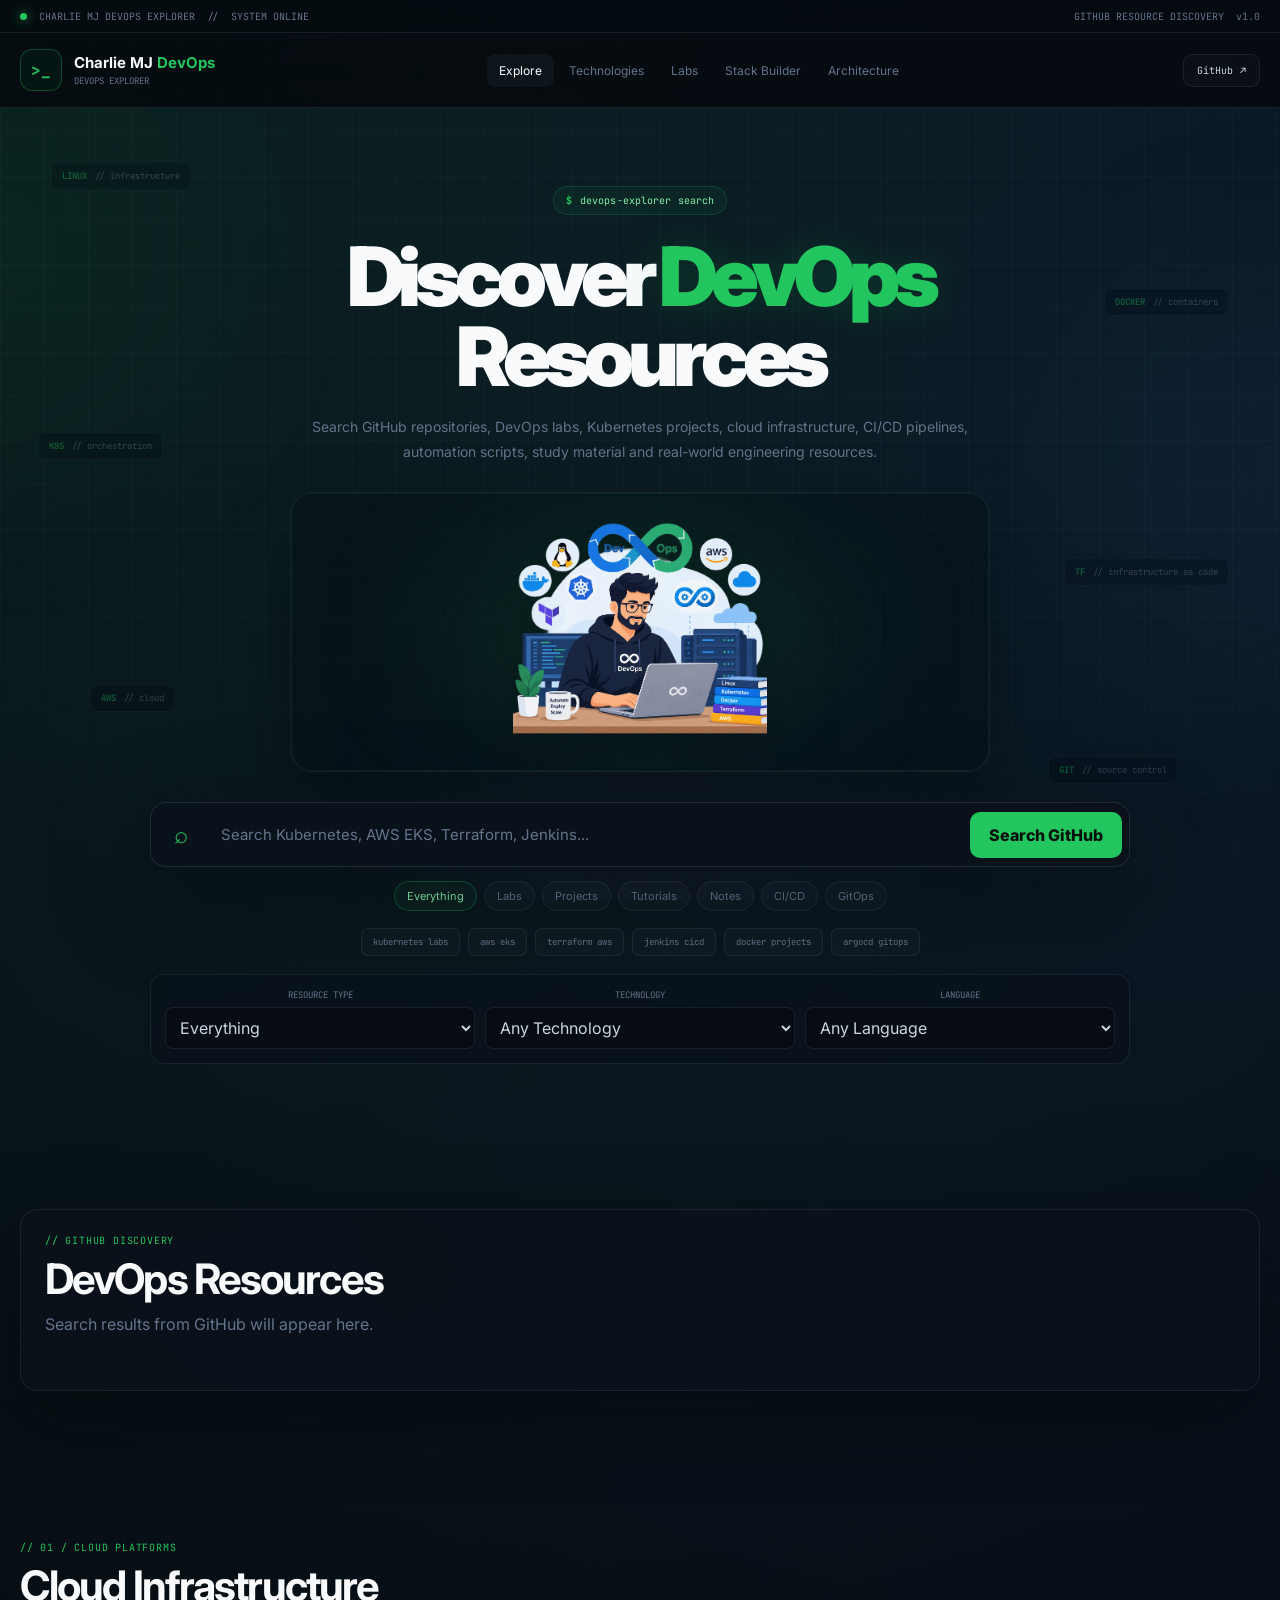
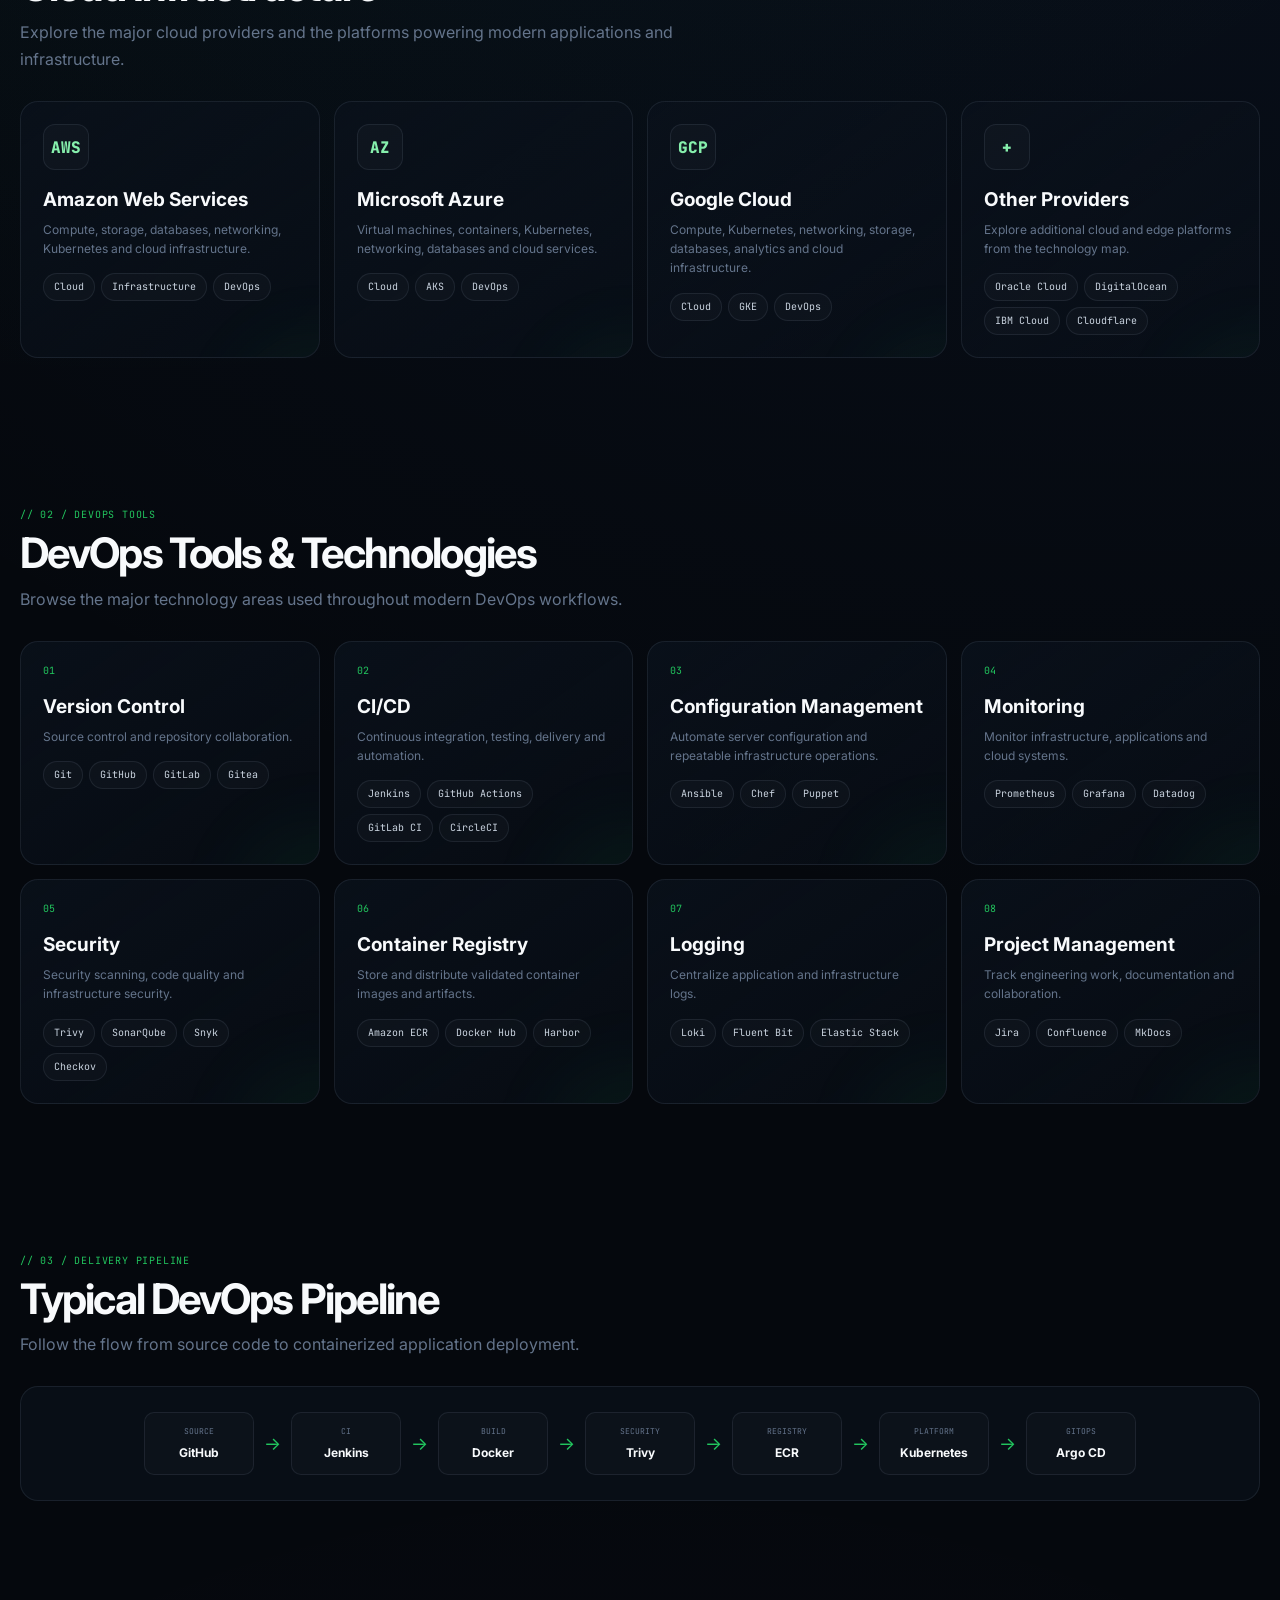
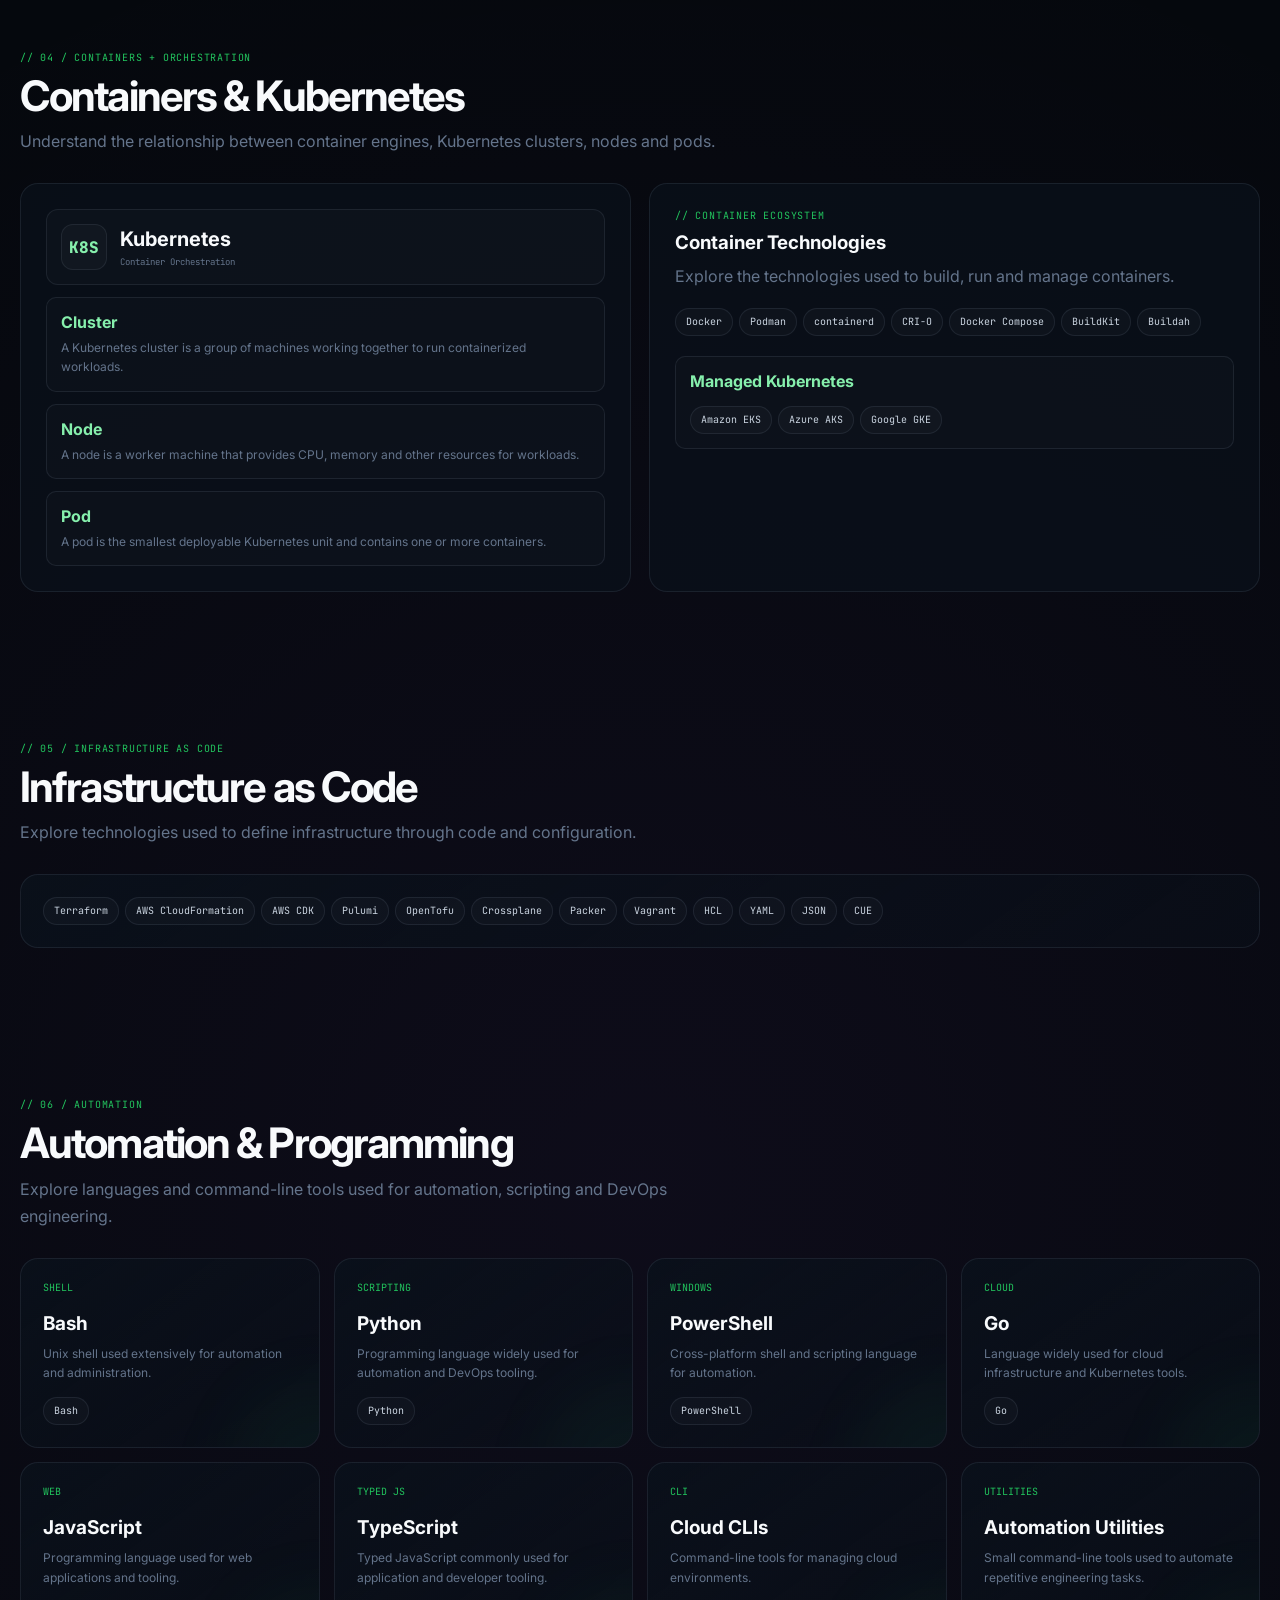
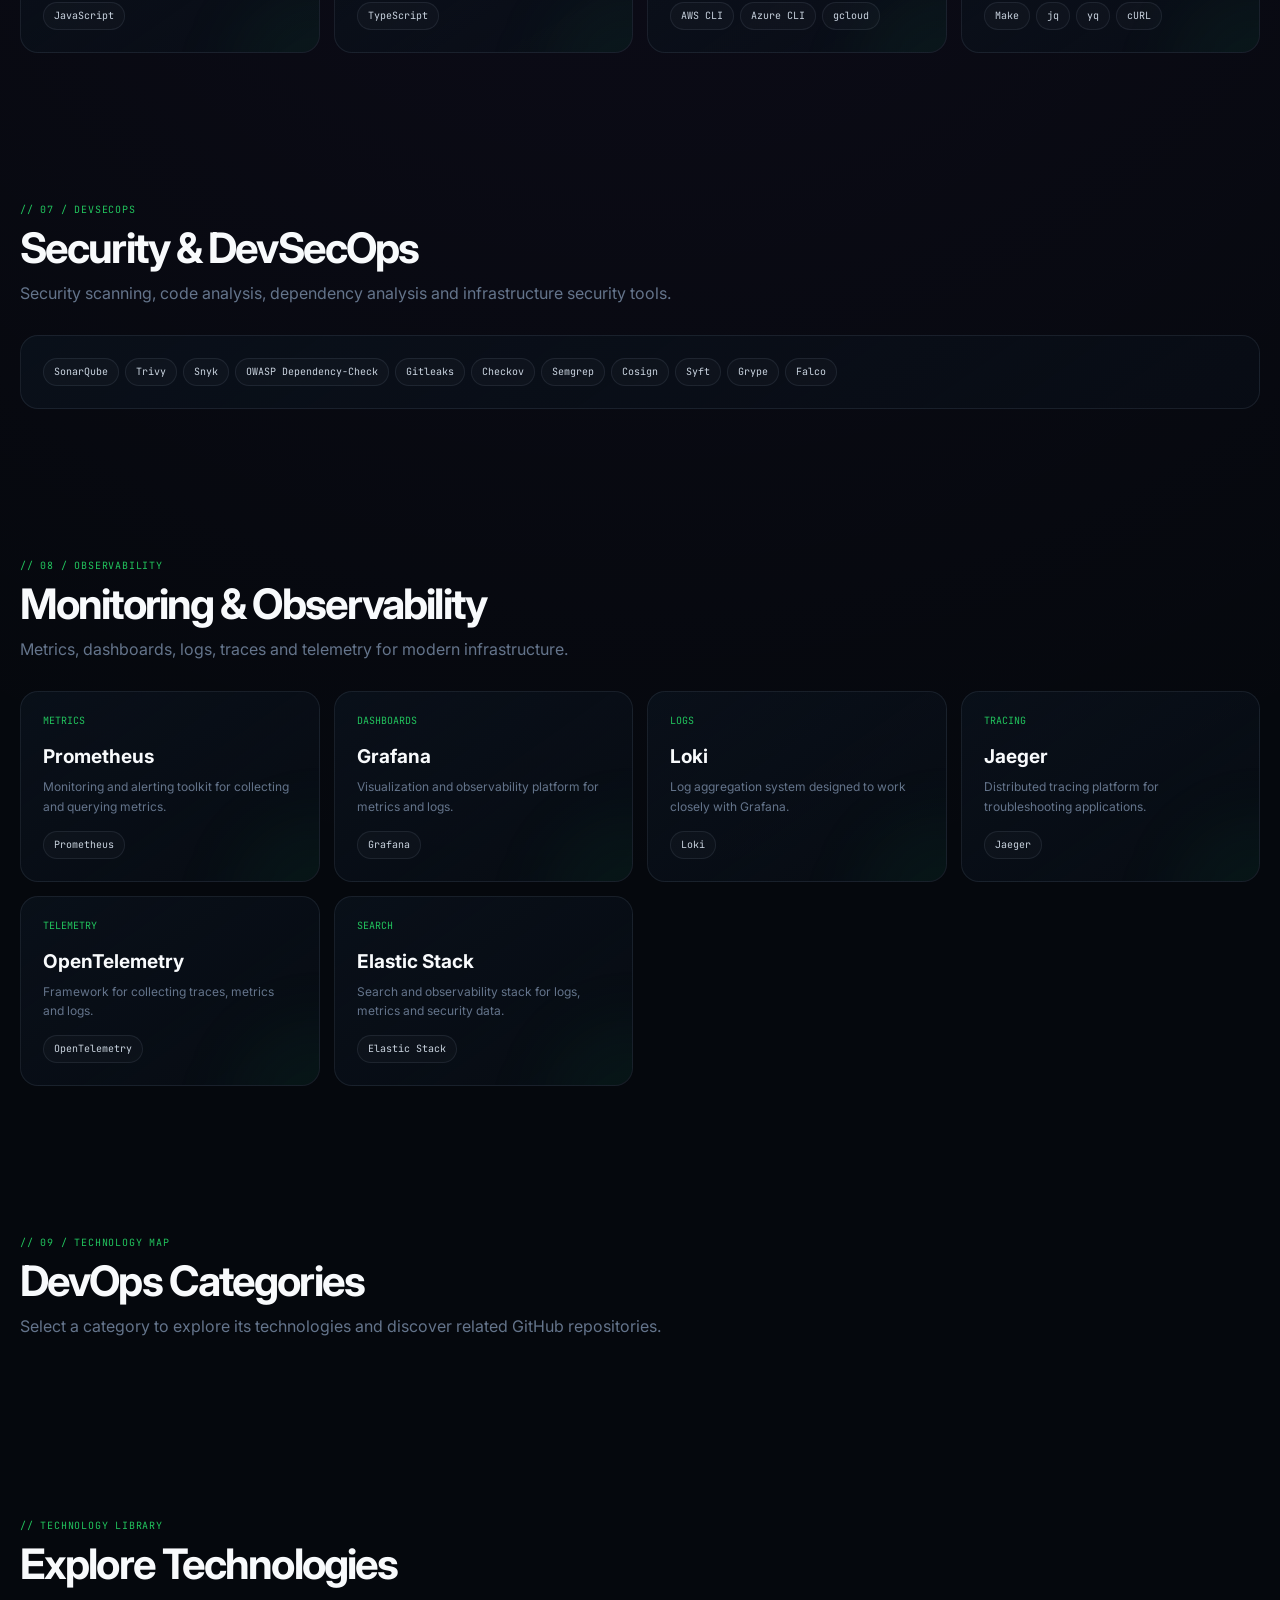
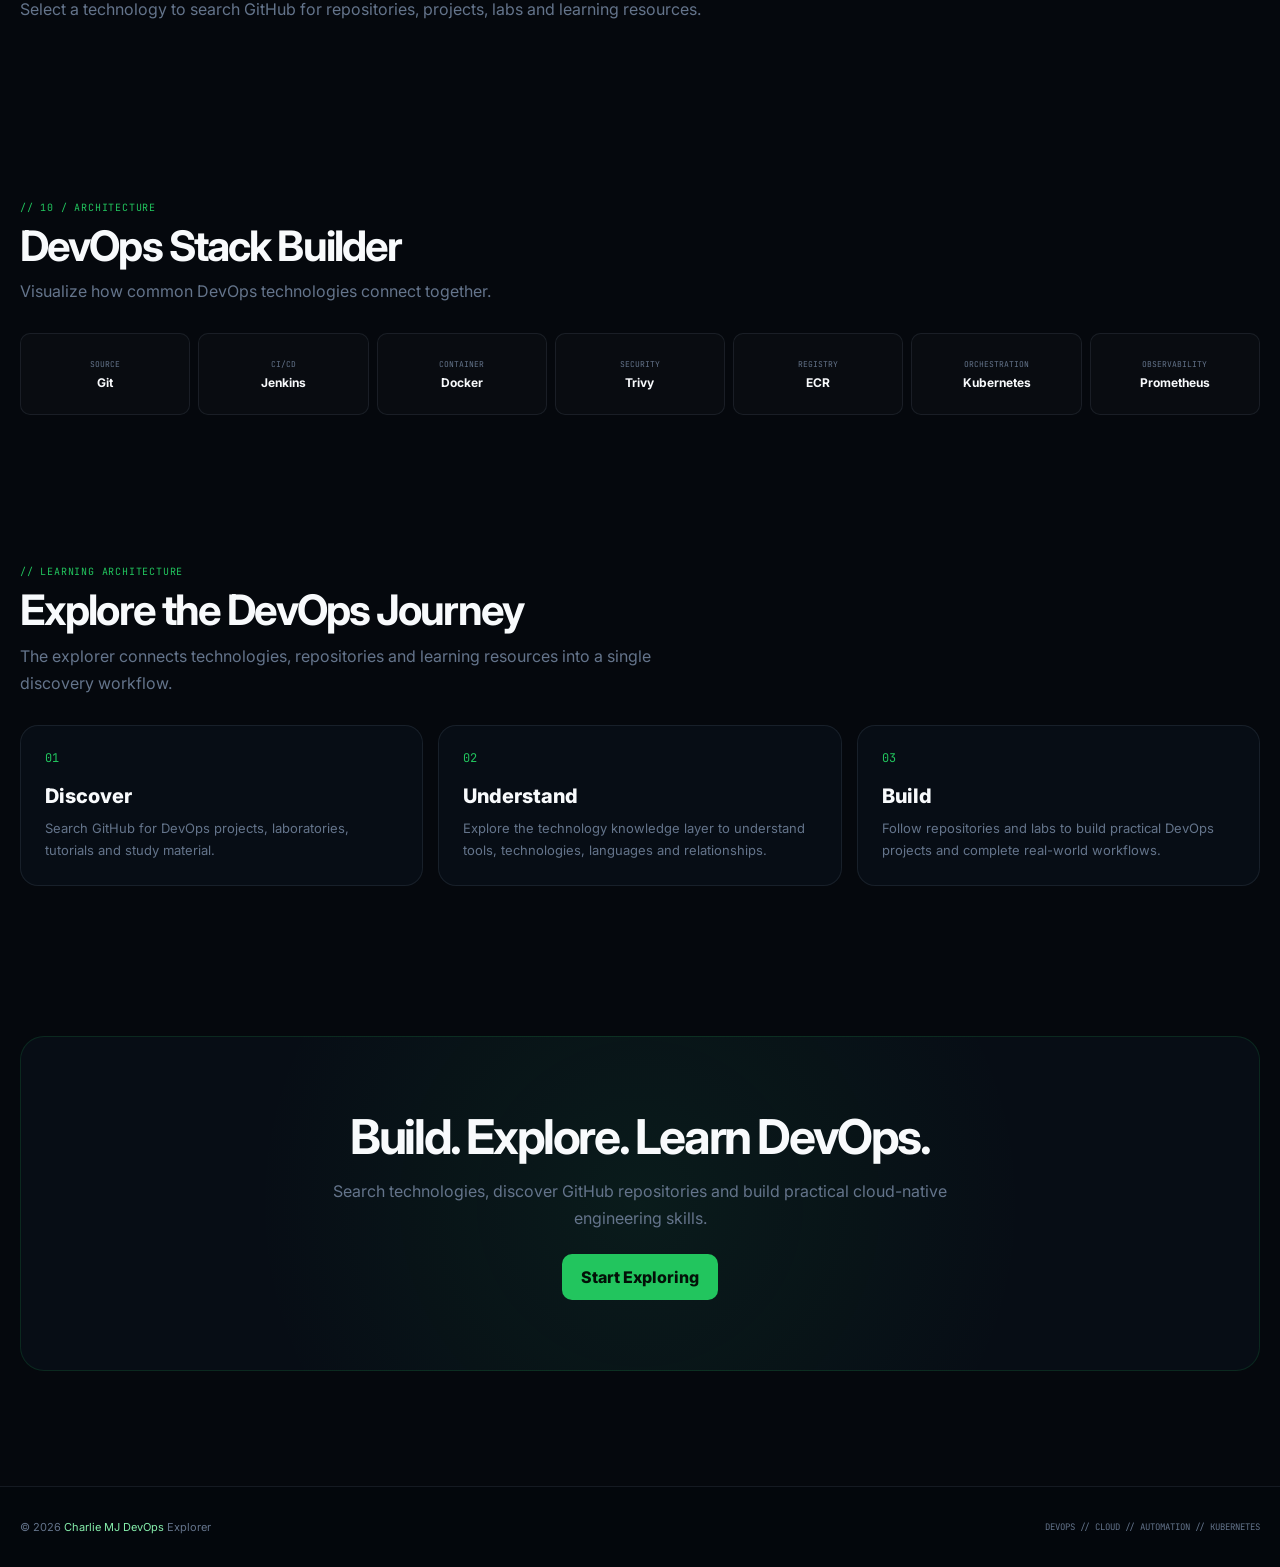
==== commit ed8b64c0: "updated" ====
--- a/index.html
+++ b/index.html
@@ -1,274 +1,3360 @@
 <!DOCTYPE html>
+
 <html lang="en">
+
 <head>
+
+
+<!-- =========================================================
+     CHARLIE MJ DEVOPS EXPLORER
+     MAIN HOMEPAGE
+     =========================================================
+
+     This page is the main frontend interface for:
+
+         GitHub Search
+                ↓
+         DevOps Categories
+                ↓
+         Technologies
+                ↓
+         GitHub Repository Discovery
+
+     JavaScript application controller:
+
+         js/app.js
+
+     Technology source:
+
+         js/devops-data.js
+     ========================================================= -->
+
+
+<!-- =========================================================
+     BASIC DOCUMENT INFORMATION
+     ========================================================= -->
+
 <meta charset="UTF-8">
-<meta name="viewport" content="width=device-width, initial-scale=1.0">
-<meta name="description" content="Charlie MJ DevOps Explorer — search GitHub for DevOps projects, labs, Kubernetes, cloud, CI/CD, IaC, automation, security and observability resources.">
-<meta name="keywords" content="DevOps, GitHub, Kubernetes, Docker, AWS, Azure, GCP, Terraform, CloudFormation, Pulumi, Jenkins, Ansible, GitOps, CI/CD, DevSecOps">
-<meta name="author" content="Charlie MJ">
-<meta name="theme-color" content="#061126">
-<title>Charlie MJ DevOps Explorer</title>
-<link rel="preconnect" href="https://fonts.googleapis.com">
-<link rel="preconnect" href="https://fonts.gstatic.com" crossorigin>
-<link href="https://fonts.googleapis.com/css2?family=Inter:wght@400;500;600;700;800&family=JetBrains+Mono:wght@400;500;600&display=swap" rel="stylesheet">
-<link rel="preload" as="image" href="assets/images/devops-engineer.png">
+
+<meta
+    name="viewport"
+    content="width=device-width, initial-scale=1.0"
+>
+
+<meta
+    name="description"
+    content="Charlie MJ DevOps Explorer - Discover DevOps projects, labs, tutorials, technologies and GitHub resources."
+>
+
+<meta
+    name="theme-color"
+    content="#05080d"
+>
+
+<meta
+    name="robots"
+    content="index, follow"
+>
+
+<title>
+    Charlie MJ DevOps Explorer
+</title>
+
+
+<!-- =========================================================
+     GOOGLE FONTS
+     ========================================================= -->
+
+<link
+    rel="preconnect"
+    href="https://fonts.googleapis.com"
+>
+
+<link
+    rel="preconnect"
+    href="https://fonts.gstatic.com"
+    crossorigin
+>
+
+<link
+    href="https://fonts.googleapis.com/css2?family=Inter:wght@400;500;600;700;800;900&family=JetBrains+Mono:wght@400;500;600;700&display=swap"
+    rel="stylesheet"
+>
+
 <link rel="stylesheet" href="css/style.css">
-<link rel="stylesheet" href="css/components.css">
-<link rel="stylesheet" href="css/responsive.css">
-<link rel="stylesheet" href="css/theme-redesign.css">
+
+
+
 </head>
-<body class="devops-explorer-page" data-page="home">
-<div class="site-noise" aria-hidden="true"></div>
-<div class="site-glow glow-a" aria-hidden="true"></div>
-<div class="site-glow glow-b" aria-hidden="true"></div>
-
-<div class="top-status-bar">
-  <div class="container status-inner">
-    <div><span class="status-indicator"></span> CHARLIE MJ DEVOPS EXPLORER <span class="status-separator">//</span> SYSTEM ONLINE</div>
-    <div>GITHUB RESOURCE DISCOVERY <span class="status-version">v2.0</span></div>
-  </div>
+
+<!-- =========================================================
+     BODY
+
+     data-page="home" is important.
+
+     app.js uses this value to determine that this is the
+     homepage and initialize the search/category/technology
+     systems.
+     ========================================================= -->
+
+<body
+    class="devops-explorer-page"
+    data-page="home"
+>
+
+
+<!-- =========================================================
+     BACKGROUND SYSTEM
+     ========================================================= -->
+
+<div
+    class="background-system"
+    aria-hidden="true"
+>
+
+    <div class="background-grid"></div>
+
+    <div class="micro-grid"></div>
+
+    <div class="scan-line"></div>
+
+    <div class="ambient ambient-one"></div>
+
+    <div class="ambient ambient-two"></div>
+
+    <div class="ambient ambient-three"></div>
+
+
+    <!-- Floating infrastructure indicators -->
+
+    <div class="tech-node node-linux">
+
+        <strong>
+            LINUX
+        </strong>
+
+        // infrastructure
+
+    </div>
+
+
+    <div class="tech-node node-docker">
+
+        <strong>
+            DOCKER
+        </strong>
+
+        // containers
+
+    </div>
+
+
+    <div class="tech-node node-kubernetes">
+
+        <strong>
+            K8S
+        </strong>
+
+        // orchestration
+
+    </div>
+
+
+    <div class="tech-node node-terraform">
+
+        <strong>
+            TF
+        </strong>
+
+        // infrastructure as code
+
+    </div>
+
+
+    <div class="tech-node node-aws">
+
+        <strong>
+            AWS
+        </strong>
+
+        // cloud
+
+    </div>
+
+
+    <div class="tech-node node-git">
+
+        <strong>
+            GIT
+        </strong>
+
+        // source control
+
+    </div>
+
 </div>
 
-<header class="main-header">
-  <div class="container nav-container">
-    <a class="brand" href="#explore" aria-label="Charlie MJ DevOps Explorer">
-      <span class="brand-mark">∞</span>
-      <span class="brand-wordmark">
-        <strong>Charlie MJ</strong>
-        <small>DevOps Explorer</small>
-      </span>
-    </a>
-    <nav class="main-nav" id="mainNav" aria-label="Primary navigation">
-      <div class="nav-links-group">
-        <a href="#explore" class="nav-link active">Home</a>
-        <a href="#cloud" class="nav-link">Cloud</a>
-        <a href="#technologies" class="nav-link">DevOps Tools</a>
-        <a href="#containers" class="nav-link">Containers</a>
-        <a href="#categories" class="nav-link">Kubernetes</a>
-        <a href="#iac" class="nav-link">IaC</a>
-        <a href="#automation" class="nav-link">Automation</a>
-        <a href="#security" class="nav-link">Security</a>
-        <a href="#observability" class="nav-link">Monitoring</a>
-      </div>
-      <a class="nav-github" href="https://github.com/" target="_blank" rel="noopener">GitHub ↗</a>
-    </nav>
-    <button class="mobile-menu-button" id="mobileMenuButton" aria-label="Open navigation">☰</button>
-  </div>
-</header>
+
+<!-- =========================================================
+     TOP STATUS BAR
+     ========================================================= -->
+
+<div class="top-status">
+
+    <div class="top-status-inner">
+
+        <div class="status-left">
+
+            <span class="status-dot"></span>
+
+            <span>
+                CHARLIE MJ DEVOPS EXPLORER
+            </span>
+
+            <span>
+                //
+            </span>
+
+            <span>
+                SYSTEM ONLINE
+            </span>
+
+        </div>
+
+
+        <div class="status-right">
+
+            <span>
+                GITHUB RESOURCE DISCOVERY
+            </span>
+
+            <span>
+                v1.0
+            </span>
+
+        </div>
+
+    </div>
+
+</div>
+
+
+<!-- =========================================================
+     NAVIGATION
+     ========================================================= -->
+
+<nav class="navbar">
+
+    <div class="nav-inner">
+
+
+        <!-- Brand -->
+
+        <a
+            href="#"
+            class="brand"
+            aria-label="Charlie MJ DevOps Explorer home"
+        >
+
+            <div class="brand-mark">
+                >_
+            </div>
+
+
+            <div class="brand-text">
+
+                <strong>
+
+                    Charlie MJ
+
+                    <span>
+                        DevOps
+                    </span>
+
+                </strong>
+
+                <small>
+                    DEVOPS EXPLORER
+                </small>
+
+            </div>
+
+        </a>
+
+
+        <!-- Main navigation -->
+
+        <div class="nav-links">
+
+            <a
+                href="#"
+                class="active"
+            >
+                Explore
+            </a>
+
+            <a
+                href="#technologies"
+            >
+                Technologies
+            </a>
+
+            <a
+                href="#labs"
+            >
+                Labs
+            </a>
+
+            <a
+                href="#stack"
+            >
+                Stack Builder
+            </a>
+
+            <a
+                href="#architecture"
+            >
+                Architecture
+            </a>
+
+        </div>
+
+
+        <!-- GitHub button -->
+
+        <a
+            href="https://github.com/"
+            class="github-button"
+            target="_blank"
+            rel="noopener noreferrer"
+        >
+
+            GitHub
+
+            <span>
+                ↗
+            </span>
+
+        </a>
+
+    </div>
+
+</nav>
+
+
+<!-- =========================================================
+     MAIN APPLICATION
+     ========================================================= -->
 
 <main>
-<section id="explore" class="hero-section">
-  <div class="hero-backdrop" aria-hidden="true"></div>
-  <div class="container hero-container">
-    <div class="hero-content">
-      <div class="eyebrow"><span></span> WELCOME TO THE DEVOPS ECOSYSTEM</div>
-      <h1>CHARLIE MJ<br><span>DEVOPS EXPLORER</span></h1>
-      <p class="hero-lead">Explore <b>•</b> Learn <b>•</b> Build <b>•</b> Grow</p>
-      <p class="hero-description">Your complete GitHub discovery engine for cloud platforms, containers, Kubernetes, CI/CD, automation, security, infrastructure as code, scripting and observability.</p>
-      <div class="hero-actions">
-        <a href="#technologies" class="primary-btn">Explore Technologies <span>→</span></a>
-        <a href="https://github.com/" target="_blank" rel="noopener" class="secondary-btn">View on GitHub <span>↗</span></a>
-      </div>
-      <div class="hero-capabilities">
-        <span>148+ technologies</span><span>23 categories</span><span>GitHub API search</span><span>Open source</span>
-      </div>
-    </div>
-    <div class="hero-art" aria-label="DevOps engineer illustration">
-      <div class="hero-orbit orbit-one"></div><div class="hero-orbit orbit-two"></div>
-      <div class="hero-image-card">
-        <img src="assets/images/devops-engineer.png" alt="DevOps engineer illustration">
-      </div>
-      <span class="floating-badge badge-aws">AWS</span>
-      <span class="floating-badge badge-k8s">K8S</span>
-      <span class="floating-badge badge-docker">DOCKER</span>
-      <span class="floating-badge badge-tf">TF</span>
-      <span class="floating-badge badge-cli">$_</span>
-    </div>
-  </div>
-</section>
-
-<section class="search-section">
-  <div class="container">
-    <div class="section-kicker">GITHUB DISCOVERY ENGINE</div>
-    <div class="search-shell">
-      <div class="search-box">
-        <div class="search-input-wrapper"><span class="search-icon">⌕</span><input id="searchInput" class="search-input" type="search" placeholder="Search Kubernetes, Bash, Terraform, CloudFormation, Jenkins, AWS..." autocomplete="off" aria-label="Search DevOps repositories on GitHub"></div>
-        <button id="searchButton" class="search-button" type="button">SEARCH <span>→</span></button>
-      </div>
-      <div class="search-type-selector" aria-label="Search type">
-        <button class="search-type active" data-search="everything">Everything</button>
-        <button class="search-type" data-search="labs">Labs</button>
-        <button class="search-type" data-search="projects">Projects</button>
-        <button class="search-type" data-search="tutorials">Tutorials</button>
-        <button class="search-type" data-search="notes">Notes</button>
-        <button class="search-type" data-search="cicd">CI/CD</button>
-        <button class="search-type" data-search="gitops">GitOps</button>
-      </div>
-      <div class="quick-search-section">
-        <span class="quick-search-label">QUICK SEARCH</span>
-        <div class="quick-search-list">
-          <button class="quick-search" data-query="kubernetes labs">Kubernetes</button>
-          <button class="quick-search" data-query="aws eks">AWS EKS</button>
-          <button class="quick-search" data-query="terraform aws">Terraform</button>
-          <button class="quick-search" data-query="bash shell scripting">Bash / Shell</button>
-          <button class="quick-search" data-query="cloudformation infrastructure as code">CloudFormation</button>
-          <button class="quick-search" data-query="jenkins cicd">Jenkins CI/CD</button>
-          <button class="quick-search" data-query="ansible automation">Ansible</button>
-          <button class="quick-search" data-query="argocd gitops">Argo CD</button>
+
+
+    <!-- =====================================================
+         HERO / SEARCH ENGINE
+         ===================================================== -->
+
+    <section
+        class="hero"
+        id="explore"
+    >
+
+        <div class="container">
+
+
+            <div class="terminal-label">
+
+                devops-explorer
+                search
+
+            </div>
+
+
+            <h1>
+
+                Discover
+
+                <span class="highlight">
+                    DevOps
+                </span>
+
+                Resources
+
+            </h1>
+
+
+            <p class="hero-description">
+
+                Search GitHub repositories, DevOps labs,
+                Kubernetes projects, cloud infrastructure,
+                CI/CD pipelines, automation scripts,
+                study material and real-world engineering
+                resources.
+
+            </p>
+
+
+            <!-- =================================================
+                 DEVOPS ENGINEER HERO IMAGE
+
+                 Image location:
+
+                     assets/images/devops-engineer.png
+
+                 The image is intentionally placed directly
+                 below the hero description and above the
+                 GitHub search engine.
+
+                 CSS styling will be added in style.css.
+                 ================================================= -->
+
+            <div class="hero-engineer-image">
+
+                <img
+                    src="assets/images/devops-engineer.png"
+                    alt="DevOps engineer working with cloud infrastructure, Kubernetes and DevOps technologies"
+                    loading="eager"
+                >
+
+            </div>
+
+
+            <!-- =================================================
+                 SEARCH ENGINE
+
+                 IMPORTANT IDs:
+
+                     searchInput
+                     searchButton
+
+                 app.js and search.js use these elements.
+                 ================================================= -->
+
+            <div class="search-area">
+
+
+                <div class="search-box">
+
+
+                    <div
+                        class="search-icon"
+                        aria-hidden="true"
+                    >
+                        ⌕
+                    </div>
+
+
+                    <input
+                        id="searchInput"
+                        type="text"
+                        autocomplete="off"
+                        placeholder="Search Kubernetes, AWS EKS, Terraform, Jenkins..."
+                        aria-label="Search DevOps resources"
+                    >
+
+
+                    <button
+                        id="searchButton"
+                        type="button"
+                        class="search-button"
+                    >
+                        Search GitHub
+                    </button>
+
+                </div>
+
+
+                <!-- Search modes -->
+
+                <div class="search-types">
+
+                    <button
+                        type="button"
+                        class="search-type active"
+                        data-search="everything"
+                    >
+                        Everything
+                    </button>
+
+                    <button
+                        type="button"
+                        class="search-type"
+                        data-search="labs"
+                    >
+                        Labs
+                    </button>
+
+                    <button
+                        type="button"
+                        class="search-type"
+                        data-search="projects"
+                    >
+                        Projects
+                    </button>
+
+                    <button
+                        type="button"
+                        class="search-type"
+                        data-search="tutorials"
+                    >
+                        Tutorials
+                    </button>
+
+                    <button
+                        type="button"
+                        class="search-type"
+                        data-search="notes"
+                    >
+                        Notes
+                    </button>
+
+                    <button
+                        type="button"
+                        class="search-type"
+                        data-search="cicd"
+                    >
+                        CI/CD
+                    </button>
+
+                    <button
+                        type="button"
+                        class="search-type"
+                        data-search="gitops"
+                    >
+                        GitOps
+                    </button>
+
+                </div>
+
+
+                <!-- Quick searches -->
+
+                <div class="quick-searches">
+
+                    <button
+                        type="button"
+                        data-query="kubernetes labs"
+                    >
+                        kubernetes labs
+                    </button>
+
+                    <button
+                        type="button"
+                        data-query="aws eks"
+                    >
+                        aws eks
+                    </button>
+
+                    <button
+                        type="button"
+                        data-query="terraform aws"
+                    >
+                        terraform aws
+                    </button>
+
+                    <button
+                        type="button"
+                        data-query="jenkins cicd"
+                    >
+                        jenkins cicd
+                    </button>
+
+                    <button
+                        type="button"
+                        data-query="docker projects"
+                    >
+                        docker projects
+                    </button>
+
+                    <button
+                        type="button"
+                        data-query="argocd gitops"
+                    >
+                        argocd gitops
+                    </button>
+
+                </div>
+
+
+                <!-- Search filters -->
+
+                <div class="filters">
+
+
+                    <div class="filter">
+
+                        <label for="resourceTypeFilter">
+                            Resource Type
+                        </label>
+
+                        <select id="resourceTypeFilter">
+
+                            <option value="">
+                                Everything
+                            </option>
+
+                            <option value="labs">
+                                DevOps Labs
+                            </option>
+
+                            <option value="projects">
+                                Projects
+                            </option>
+
+                            <option value="tutorials">
+                                Tutorials
+                            </option>
+
+                            <option value="notes">
+                                Study Material
+                            </option>
+
+                            <option value="cheatsheets">
+                                Cheat Sheets
+                            </option>
+
+                        </select>
+
+                    </div>
+
+
+                    <div class="filter">
+
+                        <label for="technologyFilter">
+                            Technology
+                        </label>
+
+                        <select id="technologyFilter">
+
+                            <option value="">
+                                Any Technology
+                            </option>
+
+                            <option value="linux">
+                                Linux
+                            </option>
+
+                            <option value="git">
+                                Git
+                            </option>
+
+                            <option value="docker">
+                                Docker
+                            </option>
+
+                            <option value="kubernetes">
+                                Kubernetes
+                            </option>
+
+                            <option value="aws">
+                                AWS
+                            </option>
+
+                            <option value="amazon-eks">
+                                Amazon EKS
+                            </option>
+
+                            <option value="terraform">
+                                Terraform
+                            </option>
+
+                            <option value="jenkins">
+                                Jenkins
+                            </option>
+
+                            <option value="ansible">
+                                Ansible
+                            </option>
+
+                            <option value="helm">
+                                Helm
+                            </option>
+
+                            <option value="argo-cd">
+                                Argo CD
+                            </option>
+
+                            <option value="prometheus">
+                                Prometheus
+                            </option>
+
+                            <option value="grafana">
+                                Grafana
+                            </option>
+
+                        </select>
+
+                    </div>
+
+
+                    <div class="filter">
+
+                        <label for="languageFilter">
+                            Language
+                        </label>
+
+                        <select id="languageFilter">
+
+                            <option value="">
+                                Any Language
+                            </option>
+
+                            <option value="python">
+                                Python
+                            </option>
+
+                            <option value="bash">
+                                Bash
+                            </option>
+
+                            <option value="powershell">
+                                PowerShell
+                            </option>
+
+                            <option value="go">
+                                Go
+                            </option>
+
+                            <option value="javascript">
+                                JavaScript
+                            </option>
+
+                            <option value="typescript">
+                                TypeScript
+                            </option>
+
+                            <option value="java">
+                                Java
+                            </option>
+
+                            <option value="csharp">
+                                C#
+                            </option>
+
+                            <option value="yaml">
+                                YAML
+                            </option>
+
+                            <option value="hcl">
+                                HCL
+                            </option>
+
+                        </select>
+
+                    </div>
+
+                </div>
+
+            </div>
+
         </div>
-      </div>
-      <div class="filters">
-        <div class="filter-group"><label for="resourceTypeFilter">RESOURCE TYPE</label><select id="resourceTypeFilter"><option value="everything">Everything</option><option value="labs">DevOps Labs</option><option value="projects">Projects</option><option value="tutorials">Tutorials</option><option value="notes">Study Material</option><option value="cheatsheets">Cheat Sheets</option></select></div>
-        <div class="filter-group"><label for="technologyFilter">TECHNOLOGY</label><select id="technologyFilter"><option value="any">Any Technology</option></select></div>
-        <div class="filter-group"><label for="languageFilter">LANGUAGE</label><select id="languageFilter">
-          <option value="any">Any Language</option><option value="Shell">Bash / Shell</option><option value="PowerShell">PowerShell</option><option value="Python">Python</option><option value="Go">Go</option><option value="JavaScript">JavaScript</option><option value="TypeScript">TypeScript</option><option value="Java">Java</option><option value="C#">C#</option><option value="Ruby">Ruby</option><option value="Rust">Rust</option><option value="HCL">HCL</option><option value="YAML">YAML</option><option value="JSON">JSON</option>
-        </select></div>
-        <div class="filter-group"><label for="sortFilter">SORT</label><select id="sortFilter"><option value="best">Best Match</option><option value="stars">Most Stars</option><option value="forks">Most Forks</option><option value="updated">Recently Updated</option><option value="created">Recently Created</option></select></div>
-      </div>
-    </div>
-  </div>
-</section>
-
-<section id="searchResults" class="results-section">
-  <div class="container">
-    <div class="section-heading-inline"><div><span class="section-number">SEARCH RESULTS</span><h2>Discover GitHub Resources</h2></div><div class="result-meta"><strong id="resultCount">0</strong> results <span id="resultsStatus">Ready to explore GitHub.</span></div></div>
-    <div id="repositoryResults" class="repository-grid">
-      <div class="empty-state no-results"><div class="empty-state-icon">&gt;_</div><div class="empty-state-title">Ready to explore GitHub</div><p class="empty-state-description">Search for Kubernetes, AWS, Terraform, Bash, Jenkins, Docker, Argo CD, DevSecOps and more.</p></div>
-    </div>
-  </div>
-</section>
-
-<section id="cloud" class="feature-section">
-  <div class="container">
-    <div class="feature-layout">
-      <div class="feature-copy"><span class="section-number">01 / CLOUD PLATFORMS</span><h2>Cloud Infrastructure</h2><p>Explore the major cloud providers and the services that power modern applications and infrastructure.</p><a class="outline-btn" href="#technologies">Explore Cloud Providers →</a></div>
-      <div class="feature-cards four">
-        <article class="feature-card"><span class="provider-icon">aws</span><h3>Amazon Web Services</h3><p>Compute, storage, database, networking and more.</p></article>
-        <article class="feature-card"><span class="provider-icon azure">△</span><h3>Microsoft Azure</h3><p>Virtual machines, containers, AI and more.</p></article>
-        <article class="feature-card"><span class="provider-icon gcp">●</span><h3>Google Cloud</h3><p>Compute, storage, BigQuery, AI and more.</p></article>
-        <article class="feature-card"><span class="provider-icon other">OCI</span><h3>Other Providers</h3><p>Oracle, IBM, DigitalOcean, Alibaba and Cloudflare.</p></article>
-      </div>
-    </div>
-  </div>
-</section>
-
-<section id="technologies" class="feature-section alt">
-  <div class="container">
-    <div class="feature-layout">
-      <div class="feature-copy"><span class="section-number">02 / DEVOPS TOOLS</span><h2>Tools & Technologies</h2><p>Browse the growing DevOps technology map covering development, operations, security, monitoring and collaboration.</p><div class="tool-stat">148+ <small>technologies indexed</small></div></div>
-      <div class="feature-cards four compact">
-        <article class="feature-card"><span class="mini-icon">∞</span><h3>CI/CD</h3><p>Jenkins, GitHub Actions, GitLab, CircleCI...</p></article>
-        <article class="feature-card"><span class="mini-icon">⚙</span><h3>Configuration Mgmt</h3><p>Ansible, Chef, Puppet, SaltStack...</p></article>
-        <article class="feature-card"><span class="mini-icon">▥</span><h3>Monitoring</h3><p>Prometheus, Grafana, Datadog...</p></article>
-        <article class="feature-card"><span class="mini-icon">◆</span><h3>Security</h3><p>SonarQube, Trivy, OWASP, Snyk...</p></article>
-        <article class="feature-card"><span class="mini-icon">□</span><h3>Container Registry</h3><p>Docker Hub, ECR, Harbor...</p></article>
-        <article class="feature-card"><span class="mini-icon">⌘</span><h3>Version Control</h3><p>Git, GitHub, GitLab...</p></article>
-        <article class="feature-card"><span class="mini-icon">▣</span><h3>Project Management</h3><p>Jira, Confluence and documentation.</p></article>
-        <article class="feature-card"><span class="mini-icon">≋</span><h3>Logging</h3><p>Elastic Stack, Fluent Bit, Loki...</p></article>
-      </div>
-    </div>
-  </div>
-</section>
-
-<section id="automation" class="pipeline-section">
-  <div class="container">
-    <div class="feature-layout pipeline-layout">
-      <div class="feature-copy"><span class="section-number">03 / CI/CD PIPELINE</span><h2>Automate Your Workflow</h2><p>From source code to production, understand the complete delivery pipeline and the tools behind every stage.</p><a class="primary-btn" href="#categories">Explore CI/CD →</a></div>
-      <div class="pipeline-card">
-        <div class="pipeline-step"><b>01</b><span class="pipeline-icon">&lt;/&gt;</span><strong>Code</strong><small>Push to GitHub</small></div><i>→</i>
-        <div class="pipeline-step"><b>02</b><span class="pipeline-icon">◆</span><strong>Build</strong><small>Docker Build</small></div><i>→</i>
-        <div class="pipeline-step"><b>03</b><span class="pipeline-icon">✓</span><strong>Test</strong><small>Quality & Security</small></div><i>→</i>
-        <div class="pipeline-step"><b>04</b><span class="pipeline-icon">▣</span><strong>Registry</strong><small>Push Image</small></div><i>→</i>
-        <div class="pipeline-step"><b>05</b><span class="pipeline-icon">🚀</span><strong>Deploy</strong><small>Kubernetes / EKS</small></div><i>→</i>
-        <div class="pipeline-step"><b>06</b><span class="pipeline-icon">⌁</span><strong>Monitor</strong><small>Observe & Alert</small></div>
-      </div>
-    </div>
-  </div>
-</section>
-
-<section id="containers" class="feature-section">
-  <div class="container">
-    <div class="feature-layout">
-      <div class="feature-copy"><span class="section-number">04 / CONTAINERS & KUBERNETES</span><h2>Container Orchestration</h2><p>Learn how containers work and how Kubernetes manages your applications at scale.</p><a class="outline-btn" href="#categories">Explore Kubernetes →</a></div>
-      <div class="cluster-panel">
-        <div class="cluster-title"><span class="k8s-logo">K8S</span><div><strong>Kubernetes Cluster</strong><small>Control plane + worker nodes</small></div></div>
-        <div class="cluster-nodes"><span>Control Plane</span><div class="worker"><b>Worker Node</b><em>Pods</em></div><div class="worker"><b>Worker Node</b><em>Pods</em></div><div class="worker"><b>Worker Node</b><em>Pods</em></div></div>
-        <div class="cluster-stack"><span>Docker / Podman</span><span>Kubernetes</span><span>containerd / CRI-O</span></div>
-      </div>
-    </div>
-  </div>
-</section>
-
-<section id="iac" class="split-section">
-  <div class="container split-grid">
-    <article class="split-card iac-card"><span class="section-number">05 / INFRASTRUCTURE AS CODE</span><h2>Provision & Manage</h2><p>Define and manage infrastructure using code, not manual steps.</p><div class="tool-pills"><span>Terraform</span><span>CloudFormation</span><span>CDK</span><span>Pulumi</span><span>OpenTofu</span></div><a class="outline-btn" href="#technologies">Explore IaC →</a></article>
-    <article class="split-card script-card"><span class="section-number">06 / AUTOMATION & SCRIPTING</span><h2>Write Scripts, Save Time</h2><p>Automate repetitive tasks with Bash, PowerShell, Python, Go and command-line tools.</p><div class="terminal-window"><code><span>$</span> #!/usr/bin/env bash<br><span>$</span> echo "Automate Everything"<br><span>$</span> kubectl get pods -A</code></div><div class="language-pills"><span>Bash</span><span>Python</span><span>PowerShell</span><span>Go</span><span>YAML</span><span>JavaScript</span></div></article>
-  </div>
-</section>
-
-<section id="security" class="split-section">
-  <div class="container split-grid">
-    <article class="split-card security-card"><span class="section-number">07 / SECURITY</span><h2>Secure Everything</h2><p>Protect applications, infrastructure and software supply chains with DevSecOps practices.</p><div class="tool-pills"><span>SonarQube</span><span>Trivy</span><span>Snyk</span><span>OWASP</span><span>Gitleaks</span><span>Checkov</span></div></article>
-    <article id="observability" class="split-card observe-card"><span class="section-number">08 / MONITORING & OBSERVABILITY</span><h2>See What's Happening</h2><p>Gain insights with metrics, logs and traces for better performance and reliability.</p><div class="tool-pills"><span>Prometheus</span><span>Grafana</span><span>Elastic Stack</span><span>Loki</span><span>Jaeger</span><span>OpenTelemetry</span></div></article>
-  </div>
-</section>
-
-<section id="categories" class="categories-section">
-  <div class="container">
-    <div class="section-heading"><span class="section-number">DEVOPS ECOSYSTEM</span><h2>Explore DevOps Categories</h2><p>Navigate the DevOps ecosystem by technology area and discover related GitHub resources.</p></div>
-    <div id="categoryGrid" class="category-grid"></div>
-  </div>
-</section>
-
-<section class="technologies-map">
-  <div class="container">
-    <div class="section-heading"><span class="section-number">TECHNOLOGY MAP</span><h2>Explore Technologies</h2><p>Search and browse the tools, platforms, languages and automation technologies used across modern DevOps teams.</p></div>
-    <div class="technology-toolbar"><span>Core DevOps technology index</span><a href="#explore">Search GitHub ↑</a></div>
-    <div id="technologyGrid" class="technology-grid"></div>
-  </div>
-</section>
-
-<section id="stack" class="stack-section">
-  <div class="container">
-    <div class="section-heading"><span class="section-number">DEVOPS IMPLEMENTATION PIPELINE</span><h2>Build Your DevOps Stack</h2><p>Connect technologies into a practical delivery workflow from source control to production observability.</p></div>
-    <div class="stack-flow">
-      <div>01<br><b>Git</b><small>Source Control</small></div><i>→</i><div>02<br><b>Jenkins</b><small>CI Pipeline</small></div><i>→</i><div>03<br><b>Docker</b><small>Container</small></div><i>→</i><div>04<br><b>Trivy</b><small>Security</small></div><i>→</i><div>05<br><b>ECR</b><small>Registry</small></div><i>→</i><div>06<br><b>Kubernetes</b><small>Deploy</small></div><i>→</i><div>07<br><b>Prometheus</b><small>Observe</small></div>
-    </div>
-  </div>
-</section>
-
-<section id="architecture" class="architecture-section">
-  <div class="container">
-    <div class="section-heading"><span class="section-number">LEARNING APPROACH</span><h2>Discover. Understand. Build.</h2><p>The goal is not just to collect tools. Understand how they connect to build real DevOps workflows.</p></div>
-    <div class="learn-grid">
-      <article><span>01</span><h3>Discover</h3><p>Find GitHub repositories, labs, projects and examples from the ecosystem.</p></article>
-      <article><span>02</span><h3>Understand</h3><p>Learn what each technology does and where it fits in the delivery lifecycle.</p></article>
-      <article><span>03</span><h3>Build</h3><p>Combine tools into practical projects, pipelines and infrastructure environments.</p></article>
-    </div>
-  </div>
-</section>
-
-<section class="cta-section">
-  <div class="container"><div class="cta-card"><div><span class="section-number">READY TO EXPLORE?</span><h2>Start building your DevOps knowledge base.</h2><p>Search GitHub, explore technologies and discover hands-on projects for your next DevOps lab.</p></div><div class="cta-actions"><a class="primary-btn" href="#explore">Start Exploring →</a><a class="secondary-btn" href="https://github.com/" target="_blank" rel="noopener">View GitHub ↗</a></div></div></div>
-</section>
+
+    </section>
+
+
+    <!-- =====================================================
+         GITHUB REPOSITORY RESULTS
+
+         app.js renders real GitHub results here.
+         ===================================================== -->
+
+    <section
+        class="section"
+        id="repositoryResults"
+    >
+
+        <div class="container">
+
+            <div class="results-panel">
+
+                <div class="section-header">
+
+                    <div>
+
+                        <div class="section-kicker">
+                            // github discovery
+                        </div>
+
+                        <h2 class="section-title">
+                            DevOps Resources
+                        </h2>
+
+                        <p class="section-description">
+                            Search results from GitHub will
+                            appear here.
+                        </p>
+
+                    </div>
+
+                </div>
+
+
+                <!--
+                    app.js / repository renderer can populate
+                    this area with repository cards.
+                -->
+
+                <div
+                    id="repositoryGrid"
+                    class="repository-grid"
+                >
+                </div>
+
+            </div>
+
+        </div>
+
+    </section>
+
+
+    <!-- =====================================================
+         CLOUD PLATFORMS
+         ===================================================== -->
+
+    <section
+        class="section"
+        id="cloud"
+    >
+
+        <div class="container">
+
+            <div class="section-header">
+
+                <div>
+
+                    <div class="section-kicker">
+                        // 01 / cloud platforms
+                    </div>
+
+                    <h2 class="section-title">
+                        Cloud Infrastructure
+                    </h2>
+
+                    <p class="section-description">
+                        Explore the major cloud providers and
+                        the platforms powering modern
+                        applications and infrastructure.
+                    </p>
+
+                </div>
+
+            </div>
+
+
+            <div class="feature-grid">
+
+
+                <!-- AWS -->
+
+                <article
+                    class="feature-card cloud-card"
+                    data-technology="aws"
+                    tabindex="0"
+                    role="button"
+                    aria-label="Explore Amazon Web Services"
+                >
+
+                    <div class="cloud-symbol">
+                        AWS
+                    </div>
+
+                    <h3>
+                        Amazon Web Services
+                    </h3>
+
+                    <p>
+                        Compute, storage, databases,
+                        networking, Kubernetes and cloud
+                        infrastructure.
+                    </p>
+
+                    <div class="feature-tools">
+
+                        <span class="technology-pill">
+                            Cloud
+                        </span>
+
+                        <span class="technology-pill">
+                            Infrastructure
+                        </span>
+
+                        <span class="technology-pill">
+                            DevOps
+                        </span>
+
+                    </div>
+
+                </article>
+
+
+                <!-- Azure -->
+
+                <article
+                    class="feature-card cloud-card"
+                    data-technology="microsoft-azure"
+                    tabindex="0"
+                    role="button"
+                    aria-label="Explore Microsoft Azure"
+                >
+
+                    <div class="cloud-symbol">
+                        AZ
+                    </div>
+
+                    <h3>
+                        Microsoft Azure
+                    </h3>
+
+                    <p>
+                        Virtual machines, containers,
+                        Kubernetes, networking, databases
+                        and cloud services.
+                    </p>
+
+                    <div class="feature-tools">
+
+                        <span class="technology-pill">
+                            Cloud
+                        </span>
+
+                        <span class="technology-pill">
+                            AKS
+                        </span>
+
+                        <span class="technology-pill">
+                            DevOps
+                        </span>
+
+                    </div>
+
+                </article>
+
+
+                <!-- Google Cloud -->
+
+                <article
+                    class="feature-card cloud-card"
+                    data-technology="google-cloud"
+                    tabindex="0"
+                    role="button"
+                    aria-label="Explore Google Cloud"
+                >
+
+                    <div class="cloud-symbol">
+                        GCP
+                    </div>
+
+                    <h3>
+                        Google Cloud
+                    </h3>
+
+                    <p>
+                        Compute, Kubernetes, networking,
+                        storage, databases, analytics and
+                        cloud infrastructure.
+                    </p>
+
+                    <div class="feature-tools">
+
+                        <span class="technology-pill">
+                            Cloud
+                        </span>
+
+                        <span class="technology-pill">
+                            GKE
+                        </span>
+
+                        <span class="technology-pill">
+                            DevOps
+                        </span>
+
+                    </div>
+
+                </article>
+
+
+                <!-- Other providers -->
+
+                <article class="feature-card cloud-card">
+
+                    <div class="cloud-symbol">
+                        +
+                    </div>
+
+                    <h3>
+                        Other Providers
+                    </h3>
+
+                    <p>
+                        Explore additional cloud and edge
+                        platforms from the technology map.
+                    </p>
+
+                    <div class="feature-tools">
+
+                        <span
+                            class="technology-pill"
+                            data-technology="oracle-cloud"
+                            tabindex="0"
+                            role="button"
+                        >
+                            Oracle Cloud
+                        </span>
+
+                        <span
+                            class="technology-pill"
+                            data-technology="digitalocean"
+                            tabindex="0"
+                            role="button"
+                        >
+                            DigitalOcean
+                        </span>
+
+                        <span
+                            class="technology-pill"
+                            data-technology="ibm-cloud"
+                            tabindex="0"
+                            role="button"
+                        >
+                            IBM Cloud
+                        </span>
+
+                        <span
+                            class="technology-pill"
+                            data-technology="cloudflare"
+                            tabindex="0"
+                            role="button"
+                        >
+                            Cloudflare
+                        </span>
+
+                    </div>
+
+                </article>
+
+            </div>
+
+        </div>
+
+    </section>
+
+
+    <!-- =====================================================
+         DEVOPS TOOLS
+         ===================================================== -->
+
+    <section
+        class="section"
+        id="tools"
+    >
+
+        <div class="container">
+
+            <div class="section-header">
+
+                <div>
+
+                    <div class="section-kicker">
+                        // 02 / devops tools
+                    </div>
+
+                    <h2 class="section-title">
+                        DevOps Tools & Technologies
+                    </h2>
+
+                    <p class="section-description">
+                        Browse the major technology areas used
+                        throughout modern DevOps workflows.
+                    </p>
+
+                </div>
+
+            </div>
+
+
+            <div class="feature-grid">
+
+
+                <!-- Version Control -->
+
+                <article class="feature-card">
+
+                    <div class="feature-index">
+                        01
+                    </div>
+
+                    <h3>
+                        Version Control
+                    </h3>
+
+                    <p>
+                        Source control and repository
+                        collaboration.
+                    </p>
+
+                    <div class="feature-tools">
+
+                        <span
+                            class="technology-pill"
+                            data-technology="git"
+                            tabindex="0"
+                            role="button"
+                        >
+                            Git
+                        </span>
+
+                        <span
+                            class="technology-pill"
+                            data-technology="github"
+                            tabindex="0"
+                            role="button"
+                        >
+                            GitHub
+                        </span>
+
+                        <span
+                            class="technology-pill"
+                            data-technology="gitlab"
+                            tabindex="0"
+                            role="button"
+                        >
+                            GitLab
+                        </span>
+
+                        <span
+                            class="technology-pill"
+                            data-technology="gitea"
+                            tabindex="0"
+                            role="button"
+                        >
+                            Gitea
+                        </span>
+
+                    </div>
+
+                </article>
+
+
+                <!-- CI/CD -->
+
+                <article class="feature-card">
+
+                    <div class="feature-index">
+                        02
+                    </div>
+
+                    <h3>
+                        CI/CD
+                    </h3>
+
+                    <p>
+                        Continuous integration, testing,
+                        delivery and automation.
+                    </p>
+
+                    <div class="feature-tools">
+
+                        <span
+                            class="technology-pill"
+                            data-technology="jenkins"
+                            tabindex="0"
+                            role="button"
+                        >
+                            Jenkins
+                        </span>
+
+                        <span
+                            class="technology-pill"
+                            data-technology="github-actions"
+                            tabindex="0"
+                            role="button"
+                        >
+                            GitHub Actions
+                        </span>
+
+                        <span
+                            class="technology-pill"
+                            data-technology="gitlab-ci"
+                            tabindex="0"
+                            role="button"
+                        >
+                            GitLab CI
+                        </span>
+
+                        <span
+                            class="technology-pill"
+                            data-technology="circleci"
+                            tabindex="0"
+                            role="button"
+                        >
+                            CircleCI
+                        </span>
+
+                    </div>
+
+                </article>
+
+
+                <!-- Configuration -->
+
+                <article class="feature-card">
+
+                    <div class="feature-index">
+                        03
+                    </div>
+
+                    <h3>
+                        Configuration Management
+                    </h3>
+
+                    <p>
+                        Automate server configuration and
+                        repeatable infrastructure operations.
+                    </p>
+
+                    <div class="feature-tools">
+
+                        <span
+                            class="technology-pill"
+                            data-technology="ansible"
+                            tabindex="0"
+                            role="button"
+                        >
+                            Ansible
+                        </span>
+
+                        <span
+                            class="technology-pill"
+                            data-technology="chef"
+                            tabindex="0"
+                            role="button"
+                        >
+                            Chef
+                        </span>
+
+                        <span
+                            class="technology-pill"
+                            data-technology="puppet"
+                            tabindex="0"
+                            role="button"
+                        >
+                            Puppet
+                        </span>
+
+                    </div>
+
+                </article>
+
+
+                <!-- Monitoring -->
+
+                <article class="feature-card">
+
+                    <div class="feature-index">
+                        04
+                    </div>
+
+                    <h3>
+                        Monitoring
+                    </h3>
+
+                    <p>
+                        Monitor infrastructure,
+                        applications and cloud systems.
+                    </p>
+
+                    <div class="feature-tools">
+
+                        <span
+                            class="technology-pill"
+                            data-technology="prometheus"
+                            tabindex="0"
+                            role="button"
+                        >
+                            Prometheus
+                        </span>
+
+                        <span
+                            class="technology-pill"
+                            data-technology="grafana"
+                            tabindex="0"
+                            role="button"
+                        >
+                            Grafana
+                        </span>
+
+                        <span
+                            class="technology-pill"
+                            data-technology="datadog"
+                            tabindex="0"
+                            role="button"
+                        >
+                            Datadog
+                        </span>
+
+                    </div>
+
+                </article>
+
+
+                <!-- Security -->
+
+                <article class="feature-card">
+
+                    <div class="feature-index">
+                        05
+                    </div>
+
+                    <h3>
+                        Security
+                    </h3>
+
+                    <p>
+                        Security scanning, code quality and
+                        infrastructure security.
+                    </p>
+
+                    <div class="feature-tools">
+
+                        <span
+                            class="technology-pill"
+                            data-technology="trivy"
+                            tabindex="0"
+                            role="button"
+                        >
+                            Trivy
+                        </span>
+
+                        <span
+                            class="technology-pill"
+                            data-technology="sonarqube"
+                            tabindex="0"
+                            role="button"
+                        >
+                            SonarQube
+                        </span>
+
+                        <span
+                            class="technology-pill"
+                            data-technology="snyk"
+                            tabindex="0"
+                            role="button"
+                        >
+                            Snyk
+                        </span>
+
+                        <span
+                            class="technology-pill"
+                            data-technology="checkov"
+                            tabindex="0"
+                            role="button"
+                        >
+                            Checkov
+                        </span>
+
+                    </div>
+
+                </article>
+
+
+                <!-- Registry -->
+
+                <article class="feature-card">
+
+                    <div class="feature-index">
+                        06
+                    </div>
+
+                    <h3>
+                        Container Registry
+                    </h3>
+
+                    <p>
+                        Store and distribute validated
+                        container images and artifacts.
+                    </p>
+
+                    <div class="feature-tools">
+
+                        <span
+                            class="technology-pill"
+                            data-technology="amazon-ecr"
+                            tabindex="0"
+                            role="button"
+                        >
+                            Amazon ECR
+                        </span>
+
+                        <span
+                            class="technology-pill"
+                            data-technology="docker-hub"
+                            tabindex="0"
+                            role="button"
+                        >
+                            Docker Hub
+                        </span>
+
+                        <span
+                            class="technology-pill"
+                            data-technology="harbor"
+                            tabindex="0"
+                            role="button"
+                        >
+                            Harbor
+                        </span>
+
+                    </div>
+
+                </article>
+
+
+                <!-- Logging -->
+
+                <article class="feature-card">
+
+                    <div class="feature-index">
+                        07
+                    </div>
+
+                    <h3>
+                        Logging
+                    </h3>
+
+                    <p>
+                        Centralize application and
+                        infrastructure logs.
+                    </p>
+
+                    <div class="feature-tools">
+
+                        <span
+                            class="technology-pill"
+                            data-technology="loki"
+                            tabindex="0"
+                            role="button"
+                        >
+                            Loki
+                        </span>
+
+                        <span
+                            class="technology-pill"
+                            data-technology="fluent-bit"
+                            tabindex="0"
+                            role="button"
+                        >
+                            Fluent Bit
+                        </span>
+
+                        <span
+                            class="technology-pill"
+                            data-technology="elastic-stack"
+                            tabindex="0"
+                            role="button"
+                        >
+                            Elastic Stack
+                        </span>
+
+                    </div>
+
+                </article>
+
+
+                <!-- Project management -->
+
+                <article class="feature-card">
+
+                    <div class="feature-index">
+                        08
+                    </div>
+
+                    <h3>
+                        Project Management
+                    </h3>
+
+                    <p>
+                        Track engineering work,
+                        documentation and collaboration.
+                    </p>
+
+                    <div class="feature-tools">
+
+                        <span
+                            class="technology-pill"
+                            data-technology="jira"
+                            tabindex="0"
+                            role="button"
+                        >
+                            Jira
+                        </span>
+
+                        <span
+                            class="technology-pill"
+                            data-technology="confluence"
+                            tabindex="0"
+                            role="button"
+                        >
+                            Confluence
+                        </span>
+
+                        <span
+                            class="technology-pill"
+                            data-technology="mkdocs"
+                            tabindex="0"
+                            role="button"
+                        >
+                            MkDocs
+                        </span>
+
+                    </div>
+
+                </article>
+
+            </div>
+
+        </div>
+
+    </section>
+
+
+    <!-- =====================================================
+         CI/CD PIPELINE
+         ===================================================== -->
+
+    <section
+        class="section"
+        id="labs"
+    >
+
+        <div class="container">
+
+            <div class="section-header">
+
+                <div>
+
+                    <div class="section-kicker">
+                        // 03 / delivery pipeline
+                    </div>
+
+                    <h2 class="section-title">
+                        Typical DevOps Pipeline
+                    </h2>
+
+                    <p class="section-description">
+                        Follow the flow from source code to
+                        containerized application deployment.
+                    </p>
+
+                </div>
+
+            </div>
+
+
+            <div class="pipeline">
+
+
+                <!-- GitHub -->
+
+                <div
+                    class="pipeline-node"
+                    data-technology="github"
+                    tabindex="0"
+                    role="button"
+                >
+
+                    <span>
+                        SOURCE
+                    </span>
+
+                    <strong>
+                        GitHub
+                    </strong>
+
+                </div>
+
+
+                <div class="pipeline-arrow">
+                    →
+                </div>
+
+
+                <!-- Jenkins -->
+
+                <div
+                    class="pipeline-node"
+                    data-technology="jenkins"
+                    tabindex="0"
+                    role="button"
+                >
+
+                    <span>
+                        CI
+                    </span>
+
+                    <strong>
+                        Jenkins
+                    </strong>
+
+                </div>
+
+
+                <div class="pipeline-arrow">
+                    →
+                </div>
+
+
+                <!-- Docker -->
+
+                <div
+                    class="pipeline-node"
+                    data-technology="docker"
+                    tabindex="0"
+                    role="button"
+                >
+
+                    <span>
+                        BUILD
+                    </span>
+
+                    <strong>
+                        Docker
+                    </strong>
+
+                </div>
+
+
+                <div class="pipeline-arrow">
+                    →
+                </div>
+
+
+                <!-- Trivy -->
+
+                <div
+                    class="pipeline-node"
+                    data-technology="trivy"
+                    tabindex="0"
+                    role="button"
+                >
+
+                    <span>
+                        SECURITY
+                    </span>
+
+                    <strong>
+                        Trivy
+                    </strong>
+
+                </div>
+
+
+                <div class="pipeline-arrow">
+                    →
+                </div>
+
+
+                <!-- ECR -->
+
+                <div
+                    class="pipeline-node"
+                    data-technology="amazon-ecr"
+                    tabindex="0"
+                    role="button"
+                >
+
+                    <span>
+                        REGISTRY
+                    </span>
+
+                    <strong>
+                        ECR
+                    </strong>
+
+                </div>
+
+
+                <div class="pipeline-arrow">
+                    →
+                </div>
+
+
+                <!-- Kubernetes -->
+
+                <div
+                    class="pipeline-node"
+                    data-technology="kubernetes"
+                    tabindex="0"
+                    role="button"
+                >
+
+                    <span>
+                        PLATFORM
+                    </span>
+
+                    <strong>
+                        Kubernetes
+                    </strong>
+
+                </div>
+
+
+                <div class="pipeline-arrow">
+                    →
+                </div>
+
+
+                <!-- Argo CD -->
+
+                <div
+                    class="pipeline-node"
+                    data-technology="argo-cd"
+                    tabindex="0"
+                    role="button"
+                >
+
+                    <span>
+                        GITOPS
+                    </span>
+
+                    <strong>
+                        Argo CD
+                    </strong>
+
+                </div>
+
+            </div>
+
+        </div>
+
+    </section>
+
+
+    <!-- =====================================================
+         CONTAINERS AND KUBERNETES
+         ===================================================== -->
+
+    <section
+        class="section"
+        id="kubernetes"
+    >
+
+        <div class="container">
+
+            <div class="section-header">
+
+                <div>
+
+                    <div class="section-kicker">
+                        // 04 / containers + orchestration
+                    </div>
+
+                    <h2 class="section-title">
+                        Containers & Kubernetes
+                    </h2>
+
+                    <p class="section-description">
+                        Understand the relationship between
+                        container engines, Kubernetes clusters,
+                        nodes and pods.
+                    </p>
+
+                </div>
+
+            </div>
+
+
+            <div class="cluster-layout">
+
+
+                <!-- Kubernetes cluster -->
+
+                <div class="cluster-panel">
+
+
+                    <div
+                        class="cluster-title"
+                        data-technology="kubernetes"
+                        tabindex="0"
+                        role="button"
+                        aria-label="Explore Kubernetes"
+                    >
+
+                        <div class="cloud-symbol">
+                            K8S
+                        </div>
+
+                        <div>
+
+                            <strong>
+                                Kubernetes
+                            </strong>
+
+                            <p class="technology-category">
+                                Container Orchestration
+                            </p>
+
+                        </div>
+
+                    </div>
+
+
+                    <!-- Cluster -->
+
+                    <div class="cluster-level">
+
+                        <strong>
+                            Cluster
+                        </strong>
+
+                        <p>
+                            A Kubernetes cluster is a group
+                            of machines working together to
+                            run containerized workloads.
+                        </p>
+
+                    </div>
+
+
+                    <!-- Node -->
+
+                    <div class="cluster-level">
+
+                        <strong>
+                            Node
+                        </strong>
+
+                        <p>
+                            A node is a worker machine that
+                            provides CPU, memory and other
+                            resources for workloads.
+                        </p>
+
+                    </div>
+
+
+                    <!-- Pod -->
+
+                    <div class="cluster-level">
+
+                        <strong>
+                            Pod
+                        </strong>
+
+                        <p>
+                            A pod is the smallest deployable
+                            Kubernetes unit and contains one
+                            or more containers.
+                        </p>
+
+                    </div>
+
+                </div>
+
+
+                <!-- Container ecosystem -->
+
+                <div class="cluster-panel">
+
+                    <div class="section-kicker">
+                        // container ecosystem
+                    </div>
+
+                    <h3>
+                        Container Technologies
+                    </h3>
+
+                    <p
+                        class="section-description"
+                        style="margin-bottom: 18px;"
+                    >
+                        Explore the technologies used to
+                        build, run and manage containers.
+                    </p>
+
+
+                    <div class="feature-tools">
+
+
+                        <span
+                            class="technology-pill"
+                            data-technology="docker"
+                            tabindex="0"
+                            role="button"
+                        >
+                            Docker
+                        </span>
+
+
+                        <span
+                            class="technology-pill"
+                            data-technology="podman"
+                            tabindex="0"
+                            role="button"
+                        >
+                            Podman
+                        </span>
+
+
+                        <span
+                            class="technology-pill"
+                            data-technology="containerd"
+                            tabindex="0"
+                            role="button"
+                        >
+                            containerd
+                        </span>
+
+
+                        <span
+                            class="technology-pill"
+                            data-technology="cri-o"
+                            tabindex="0"
+                            role="button"
+                        >
+                            CRI-O
+                        </span>
+
+
+                        <span
+                            class="technology-pill"
+                            data-technology="docker-compose"
+                            tabindex="0"
+                            role="button"
+                        >
+                            Docker Compose
+                        </span>
+
+
+                        <span
+                            class="technology-pill"
+                            data-technology="buildkit"
+                            tabindex="0"
+                            role="button"
+                        >
+                            BuildKit
+                        </span>
+
+
+                        <span
+                            class="technology-pill"
+                            data-technology="buildah"
+                            tabindex="0"
+                            role="button"
+                        >
+                            Buildah
+                        </span>
+
+                    </div>
+
+
+                    <div
+                        class="cluster-level"
+                        style="margin-top: 20px;"
+                    >
+
+                        <strong>
+                            Managed Kubernetes
+                        </strong>
+
+                        <div class="feature-tools">
+
+
+                            <span
+                                class="technology-pill"
+                                data-technology="amazon-eks"
+                                tabindex="0"
+                                role="button"
+                            >
+                                Amazon EKS
+                            </span>
+
+
+                            <span
+                                class="technology-pill"
+                                data-technology="azure-aks"
+                                tabindex="0"
+                                role="button"
+                            >
+                                Azure AKS
+                            </span>
+
+
+                            <span
+                                class="technology-pill"
+                                data-technology="google-gke"
+                                tabindex="0"
+                                role="button"
+                            >
+                                Google GKE
+                            </span>
+
+                        </div>
+
+                    </div>
+
+                </div>
+
+            </div>
+
+        </div>
+
+    </section>
+
+
+    <!-- =====================================================
+         INFRASTRUCTURE AS CODE
+         ===================================================== -->
+
+    <section
+        class="section"
+        id="iac"
+    >
+
+        <div class="container">
+
+            <div class="section-header">
+
+                <div>
+
+                    <div class="section-kicker">
+                        // 05 / infrastructure as code
+                    </div>
+
+                    <h2 class="section-title">
+                        Infrastructure as Code
+                    </h2>
+
+                    <p class="section-description">
+                        Explore technologies used to define
+                        infrastructure through code and
+                        configuration.
+                    </p>
+
+                </div>
+
+            </div>
+
+
+            <div class="feature-card">
+
+                <div class="feature-tools">
+
+
+                    <span
+                        class="technology-pill"
+                        data-technology="terraform"
+                        tabindex="0"
+                        role="button"
+                    >
+                        Terraform
+                    </span>
+
+
+                    <span
+                        class="technology-pill"
+                        data-technology="aws-cloudformation"
+                        tabindex="0"
+                        role="button"
+                    >
+                        AWS CloudFormation
+                    </span>
+
+
+                    <span
+                        class="technology-pill"
+                        data-technology="aws-cdk"
+                        tabindex="0"
+                        role="button"
+                    >
+                        AWS CDK
+                    </span>
+
+
+                    <span
+                        class="technology-pill"
+                        data-technology="pulumi"
+                        tabindex="0"
+                        role="button"
+                    >
+                        Pulumi
+                    </span>
+
+
+                    <span
+                        class="technology-pill"
+                        data-technology="opentofu"
+                        tabindex="0"
+                        role="button"
+                    >
+                        OpenTofu
+                    </span>
+
+
+                    <span
+                        class="technology-pill"
+                        data-technology="crossplane"
+                        tabindex="0"
+                        role="button"
+                    >
+                        Crossplane
+                    </span>
+
+
+                    <span
+                        class="technology-pill"
+                        data-technology="packer"
+                        tabindex="0"
+                        role="button"
+                    >
+                        Packer
+                    </span>
+
+
+                    <span
+                        class="technology-pill"
+                        data-technology="vagrant"
+                        tabindex="0"
+                        role="button"
+                    >
+                        Vagrant
+                    </span>
+
+
+                    <span
+                        class="technology-pill"
+                        data-technology="hcl"
+                        tabindex="0"
+                        role="button"
+                    >
+                        HCL
+                    </span>
+
+
+                    <span
+                        class="technology-pill"
+                        data-technology="yaml"
+                        tabindex="0"
+                        role="button"
+                    >
+                        YAML
+                    </span>
+
+
+                    <span
+                        class="technology-pill"
+                        data-technology="json"
+                        tabindex="0"
+                        role="button"
+                    >
+                        JSON
+                    </span>
+
+
+                    <span
+                        class="technology-pill"
+                        data-technology="cue"
+                        tabindex="0"
+                        role="button"
+                    >
+                        CUE
+                    </span>
+
+                </div>
+
+            </div>
+
+        </div>
+
+    </section>
+
+
+    <!-- =====================================================
+         AUTOMATION + PROGRAMMING
+         ===================================================== -->
+
+    <section
+        class="section"
+        id="automation"
+    >
+
+        <div class="container">
+
+            <div class="section-header">
+
+                <div>
+
+                    <div class="section-kicker">
+                        // 06 / automation
+                    </div>
+
+                    <h2 class="section-title">
+                        Automation & Programming
+                    </h2>
+
+                    <p class="section-description">
+                        Explore languages and command-line tools
+                        used for automation, scripting and
+                        DevOps engineering.
+                    </p>
+
+                </div>
+
+            </div>
+
+
+            <div class="feature-grid">
+
+
+                <!-- Bash -->
+
+                <article class="feature-card">
+
+                    <div class="feature-index">
+                        SHELL
+                    </div>
+
+                    <h3>
+                        Bash
+                    </h3>
+
+                    <p>
+                        Unix shell used extensively for
+                        automation and administration.
+                    </p>
+
+                    <div class="feature-tools">
+
+                        <span
+                            class="technology-pill"
+                            data-technology="bash"
+                            tabindex="0"
+                            role="button"
+                        >
+                            Bash
+                        </span>
+
+                    </div>
+
+                </article>
+
+
+                <!-- Python -->
+
+                <article class="feature-card">
+
+                    <div class="feature-index">
+                        SCRIPTING
+                    </div>
+
+                    <h3>
+                        Python
+                    </h3>
+
+                    <p>
+                        Programming language widely used for
+                        automation and DevOps tooling.
+                    </p>
+
+                    <div class="feature-tools">
+
+                        <span
+                            class="technology-pill"
+                            data-technology="python"
+                            tabindex="0"
+                            role="button"
+                        >
+                            Python
+                        </span>
+
+                    </div>
+
+                </article>
+
+
+                <!-- PowerShell -->
+
+                <article class="feature-card">
+
+                    <div class="feature-index">
+                        WINDOWS
+                    </div>
+
+                    <h3>
+                        PowerShell
+                    </h3>
+
+                    <p>
+                        Cross-platform shell and scripting
+                        language for automation.
+                    </p>
+
+                    <div class="feature-tools">
+
+                        <span
+                            class="technology-pill"
+                            data-technology="powershell"
+                            tabindex="0"
+                            role="button"
+                        >
+                            PowerShell
+                        </span>
+
+                    </div>
+
+                </article>
+
+
+                <!-- Go -->
+
+                <article class="feature-card">
+
+                    <div class="feature-index">
+                        CLOUD
+                    </div>
+
+                    <h3>
+                        Go
+                    </h3>
+
+                    <p>
+                        Language widely used for cloud
+                        infrastructure and Kubernetes tools.
+                    </p>
+
+                    <div class="feature-tools">
+
+                        <span
+                            class="technology-pill"
+                            data-technology="go"
+                            tabindex="0"
+                            role="button"
+                        >
+                            Go
+                        </span>
+
+                    </div>
+
+                </article>
+
+
+                <!-- JavaScript -->
+
+                <article class="feature-card">
+
+                    <div class="feature-index">
+                        WEB
+                    </div>
+
+                    <h3>
+                        JavaScript
+                    </h3>
+
+                    <p>
+                        Programming language used for web
+                        applications and tooling.
+                    </p>
+
+                    <div class="feature-tools">
+
+                        <span
+                            class="technology-pill"
+                            data-technology="javascript"
+                            tabindex="0"
+                            role="button"
+                        >
+                            JavaScript
+                        </span>
+
+                    </div>
+
+                </article>
+
+
+                <!-- TypeScript -->
+
+                <article class="feature-card">
+
+                    <div class="feature-index">
+                        TYPED JS
+                    </div>
+
+                    <h3>
+                        TypeScript
+                    </h3>
+
+                    <p>
+                        Typed JavaScript commonly used for
+                        application and developer tooling.
+                    </p>
+
+                    <div class="feature-tools">
+
+                        <span
+                            class="technology-pill"
+                            data-technology="typescript"
+                            tabindex="0"
+                            role="button"
+                        >
+                            TypeScript
+                        </span>
+
+                    </div>
+
+                </article>
+
+
+                <!-- CLI tools -->
+
+                <article class="feature-card">
+
+                    <div class="feature-index">
+                        CLI
+                    </div>
+
+                    <h3>
+                        Cloud CLIs
+                    </h3>
+
+                    <p>
+                        Command-line tools for managing cloud
+                        environments.
+                    </p>
+
+                    <div class="feature-tools">
+
+                        <span
+                            class="technology-pill"
+                            data-technology="aws-cli"
+                            tabindex="0"
+                            role="button"
+                        >
+                            AWS CLI
+                        </span>
+
+                        <span
+                            class="technology-pill"
+                            data-technology="azure-cli"
+                            tabindex="0"
+                            role="button"
+                        >
+                            Azure CLI
+                        </span>
+
+                        <span
+                            class="technology-pill"
+                            data-technology="gcloud-cli"
+                            tabindex="0"
+                            role="button"
+                        >
+                            gcloud
+                        </span>
+
+                    </div>
+
+                </article>
+
+
+                <!-- Automation utilities -->
+
+                <article class="feature-card">
+
+                    <div class="feature-index">
+                        UTILITIES
+                    </div>
+
+                    <h3>
+                        Automation Utilities
+                    </h3>
+
+                    <p>
+                        Small command-line tools used to
+                        automate repetitive engineering tasks.
+                    </p>
+
+                    <div class="feature-tools">
+
+                        <span
+                            class="technology-pill"
+                            data-technology="make"
+                            tabindex="0"
+                            role="button"
+                        >
+                            Make
+                        </span>
+
+                        <span
+                            class="technology-pill"
+                            data-technology="jq"
+                            tabindex="0"
+                            role="button"
+                        >
+                            jq
+                        </span>
+
+                        <span
+                            class="technology-pill"
+                            data-technology="yq"
+                            tabindex="0"
+                            role="button"
+                        >
+                            yq
+                        </span>
+
+                        <span
+                            class="technology-pill"
+                            data-technology="curl"
+                            tabindex="0"
+                            role="button"
+                        >
+                            cURL
+                        </span>
+
+                    </div>
+
+                </article>
+
+            </div>
+
+        </div>
+
+    </section>
+
+
+    <!-- =====================================================
+         DEVSECOPS
+         ===================================================== -->
+
+    <section
+        class="section"
+        id="security"
+    >
+
+        <div class="container">
+
+            <div class="section-header">
+
+                <div>
+
+                    <div class="section-kicker">
+                        // 07 / devsecops
+                    </div>
+
+                    <h2 class="section-title">
+                        Security & DevSecOps
+                    </h2>
+
+                    <p class="section-description">
+                        Security scanning, code analysis,
+                        dependency analysis and infrastructure
+                        security tools.
+                    </p>
+
+                </div>
+
+            </div>
+
+
+            <div class="feature-card">
+
+                <div class="feature-tools">
+
+
+                    <span
+                        class="technology-pill"
+                        data-technology="sonarqube"
+                        tabindex="0"
+                        role="button"
+                    >
+                        SonarQube
+                    </span>
+
+
+                    <span
+                        class="technology-pill"
+                        data-technology="trivy"
+                        tabindex="0"
+                        role="button"
+                    >
+                        Trivy
+                    </span>
+
+
+                    <span
+                        class="technology-pill"
+                        data-technology="snyk"
+                        tabindex="0"
+                        role="button"
+                    >
+                        Snyk
+                    </span>
+
+
+                    <span
+                        class="technology-pill"
+                        data-technology="owasp-dependency-check"
+                        tabindex="0"
+                        role="button"
+                    >
+                        OWASP Dependency-Check
+                    </span>
+
+
+                    <span
+                        class="technology-pill"
+                        data-technology="gitleaks"
+                        tabindex="0"
+                        role="button"
+                    >
+                        Gitleaks
+                    </span>
+
+
+                    <span
+                        class="technology-pill"
+                        data-technology="checkov"
+                        tabindex="0"
+                        role="button"
+                    >
+                        Checkov
+                    </span>
+
+
+                    <span
+                        class="technology-pill"
+                        data-technology="semgrep"
+                        tabindex="0"
+                        role="button"
+                    >
+                        Semgrep
+                    </span>
+
+
+                    <span
+                        class="technology-pill"
+                        data-technology="cosign"
+                        tabindex="0"
+                        role="button"
+                    >
+                        Cosign
+                    </span>
+
+
+                    <span
+                        class="technology-pill"
+                        data-technology="syft"
+                        tabindex="0"
+                        role="button"
+                    >
+                        Syft
+                    </span>
+
+
+                    <span
+                        class="technology-pill"
+                        data-technology="grype"
+                        tabindex="0"
+                        role="button"
+                    >
+                        Grype
+                    </span>
+
+
+                    <span
+                        class="technology-pill"
+                        data-technology="falco"
+                        tabindex="0"
+                        role="button"
+                    >
+                        Falco
+                    </span>
+
+                </div>
+
+            </div>
+
+        </div>
+
+    </section>
+
+
+    <!-- =====================================================
+         OBSERVABILITY
+         ===================================================== -->
+
+    <section
+        class="section"
+        id="observability"
+    >
+
+        <div class="container">
+
+            <div class="section-header">
+
+                <div>
+
+                    <div class="section-kicker">
+                        // 08 / observability
+                    </div>
+
+                    <h2 class="section-title">
+                        Monitoring & Observability
+                    </h2>
+
+                    <p class="section-description">
+                        Metrics, dashboards, logs, traces and
+                        telemetry for modern infrastructure.
+                    </p>
+
+                </div>
+
+            </div>
+
+
+            <div class="feature-grid">
+
+
+                <article class="feature-card">
+
+                    <div class="feature-index">
+                        METRICS
+                    </div>
+
+                    <h3>
+                        Prometheus
+                    </h3>
+
+                    <p>
+                        Monitoring and alerting toolkit for
+                        collecting and querying metrics.
+                    </p>
+
+                    <div class="feature-tools">
+
+                        <span
+                            class="technology-pill"
+                            data-technology="prometheus"
+                            tabindex="0"
+                            role="button"
+                        >
+                            Prometheus
+                        </span>
+
+                    </div>
+
+                </article>
+
+
+                <article class="feature-card">
+
+                    <div class="feature-index">
+                        DASHBOARDS
+                    </div>
+
+                    <h3>
+                        Grafana
+                    </h3>
+
+                    <p>
+                        Visualization and observability
+                        platform for metrics and logs.
+                    </p>
+
+                    <div class="feature-tools">
+
+                        <span
+                            class="technology-pill"
+                            data-technology="grafana"
+                            tabindex="0"
+                            role="button"
+                        >
+                            Grafana
+                        </span>
+
+                    </div>
+
+                </article>
+
+
+                <article class="feature-card">
+
+                    <div class="feature-index">
+                        LOGS
+                    </div>
+
+                    <h3>
+                        Loki
+                    </h3>
+
+                    <p>
+                        Log aggregation system designed to
+                        work closely with Grafana.
+                    </p>
+
+                    <div class="feature-tools">
+
+                        <span
+                            class="technology-pill"
+                            data-technology="loki"
+                            tabindex="0"
+                            role="button"
+                        >
+                            Loki
+                        </span>
+
+                    </div>
+
+                </article>
+
+
+                <article class="feature-card">
+
+                    <div class="feature-index">
+                        TRACING
+                    </div>
+
+                    <h3>
+                        Jaeger
+                    </h3>
+
+                    <p>
+                        Distributed tracing platform for
+                        troubleshooting applications.
+                    </p>
+
+                    <div class="feature-tools">
+
+                        <span
+                            class="technology-pill"
+                            data-technology="jaeger"
+                            tabindex="0"
+                            role="button"
+                        >
+                            Jaeger
+                        </span>
+
+                    </div>
+
+                </article>
+
+
+                <article class="feature-card">
+
+                    <div class="feature-index">
+                        TELEMETRY
+                    </div>
+
+                    <h3>
+                        OpenTelemetry
+                    </h3>
+
+                    <p>
+                        Framework for collecting traces,
+                        metrics and logs.
+                    </p>
+
+                    <div class="feature-tools">
+
+                        <span
+                            class="technology-pill"
+                            data-technology="opentelemetry"
+                            tabindex="0"
+                            role="button"
+                        >
+                            OpenTelemetry
+                        </span>
+
+                    </div>
+
+                </article>
+
+
+                <article class="feature-card">
+
+                    <div class="feature-index">
+                        SEARCH
+                    </div>
+
+                    <h3>
+                        Elastic Stack
+                    </h3>
+
+                    <p>
+                        Search and observability stack for
+                        logs, metrics and security data.
+                    </p>
+
+                    <div class="feature-tools">
+
+                        <span
+                            class="technology-pill"
+                            data-technology="elastic-stack"
+                            tabindex="0"
+                            role="button"
+                        >
+                            Elastic Stack
+                        </span>
+
+                    </div>
+
+                </article>
+
+            </div>
+
+        </div>
+
+    </section>
+
+
+    <!-- =====================================================
+         DYNAMIC CATEGORIES
+
+         IMPORTANT:
+
+         categories.js / app.js will populate:
+
+             #categoryGrid
+
+         Do not manually put category cards here.
+         ===================================================== -->
+
+    <section
+        class="section"
+        id="technologies"
+    >
+
+        <div class="container">
+
+            <div class="technologies-map">
+
+                <div class="section-header">
+
+                    <div>
+
+                        <div class="section-kicker">
+                            // 09 / technology map
+                        </div>
+
+                        <h2 class="section-title">
+                            DevOps Categories
+                        </h2>
+
+                        <p class="section-description">
+                            Select a category to explore its
+                            technologies and discover related
+                            GitHub repositories.
+                        </p>
+
+                    </div>
+
+                </div>
+
+
+                <!--
+                    Dynamic category cards are rendered here.
+
+                    app.js:
+                        openCategory(categoryId)
+
+                    category cards receive:
+                        data-category="..."
+                -->
+
+                <div
+                    id="categoryGrid"
+                    class="feature-grid"
+                >
+                </div>
+
+            </div>
+
+        </div>
+
+    </section>
+
+
+    <!-- =====================================================
+         DYNAMIC TECHNOLOGY GRID
+
+         IMPORTANT:
+
+         app.js renders technologies into:
+
+             #technologyGrid
+
+         Each generated card receives:
+
+             data-technology="technology-id"
+         ===================================================== -->
+
+    <section
+        class="section"
+        id="technology-library"
+    >
+
+        <div class="container">
+
+            <div class="technologies-map">
+
+                <div class="section-header">
+
+                    <div>
+
+                        <div class="section-kicker">
+                            // technology library
+                        </div>
+
+                        <h2 class="section-title">
+                            Explore Technologies
+                        </h2>
+
+                        <p class="section-description">
+                            Select a technology to search GitHub
+                            for repositories, projects, labs and
+                            learning resources.
+                        </p>
+
+                    </div>
+
+                </div>
+
+
+                <div
+                    id="technologyGrid"
+                    class="technology-grid"
+                >
+                </div>
+
+            </div>
+
+        </div>
+
+    </section>
+
+
+    <!-- =====================================================
+         DEVOPS STACK BUILDER
+         ===================================================== -->
+
+    <section
+        class="section"
+        id="stack"
+    >
+
+        <div class="container">
+
+            <div class="section-header">
+
+                <div>
+
+                    <div class="section-kicker">
+                        // 10 / architecture
+                    </div>
+
+                    <h2 class="section-title">
+                        DevOps Stack Builder
+                    </h2>
+
+                    <p class="section-description">
+                        Visualize how common DevOps technologies
+                        connect together.
+                    </p>
+
+                </div>
+
+            </div>
+
+
+            <div class="stack-flow">
+
+
+                <div
+                    class="stack-node"
+                    data-technology="git"
+                    tabindex="0"
+                    role="button"
+                >
+
+                    <small>
+                        SOURCE
+                    </small>
+
+                    <strong>
+                        Git
+                    </strong>
+
+                </div>
+
+
+                <div
+                    class="stack-node"
+                    data-technology="jenkins"
+                    tabindex="0"
+                    role="button"
+                >
+
+                    <small>
+                        CI/CD
+                    </small>
+
+                    <strong>
+                        Jenkins
+                    </strong>
+
+                </div>
+
+
+                <div
+                    class="stack-node"
+                    data-technology="docker"
+                    tabindex="0"
+                    role="button"
+                >
+
+                    <small>
+                        CONTAINER
+                    </small>
+
+                    <strong>
+                        Docker
+                    </strong>
+
+                </div>
+
+
+                <div
+                    class="stack-node"
+                    data-technology="trivy"
+                    tabindex="0"
+                    role="button"
+                >
+
+                    <small>
+                        SECURITY
+                    </small>
+
+                    <strong>
+                        Trivy
+                    </strong>
+
+                </div>
+
+
+                <div
+                    class="stack-node"
+                    data-technology="amazon-ecr"
+                    tabindex="0"
+                    role="button"
+                >
+
+                    <small>
+                        REGISTRY
+                    </small>
+
+                    <strong>
+                        ECR
+                    </strong>
+
+                </div>
+
+
+                <div
+                    class="stack-node"
+                    data-technology="kubernetes"
+                    tabindex="0"
+                    role="button"
+                >
+
+                    <small>
+                        ORCHESTRATION
+                    </small>
+
+                    <strong>
+                        Kubernetes
+                    </strong>
+
+                </div>
+
+
+                <div
+                    class="stack-node"
+                    data-technology="prometheus"
+                    tabindex="0"
+                    role="button"
+                >
+
+                    <small>
+                        OBSERVABILITY
+                    </small>
+
+                    <strong>
+                        Prometheus
+                    </strong>
+
+                </div>
+
+            </div>
+
+        </div>
+
+    </section>
+
+
+    <!-- =====================================================
+         LEARNING ARCHITECTURE
+         ===================================================== -->
+
+    <section
+        class="section"
+        id="architecture"
+    >
+
+        <div class="container">
+
+
+            <div class="section-header">
+
+                <div>
+
+                    <div class="section-kicker">
+                        // learning architecture
+                    </div>
+
+                    <h2 class="section-title">
+                        Explore the DevOps Journey
+                    </h2>
+
+                    <p class="section-description">
+                        The explorer connects technologies,
+                        repositories and learning resources
+                        into a single discovery workflow.
+                    </p>
+
+                </div>
+
+            </div>
+
+
+            <div class="flow-map">
+
+
+                <!-- Discover -->
+
+                <div class="flow-card">
+
+                    <div class="flow-number">
+                        01
+                    </div>
+
+                    <div class="flow-title">
+                        Discover
+                    </div>
+
+                    <p class="flow-text">
+                        Search GitHub for DevOps projects,
+                        laboratories, tutorials and study
+                        material.
+                    </p>
+
+                </div>
+
+
+                <!-- Understand -->
+
+                <div class="flow-card">
+
+                    <div class="flow-number">
+                        02
+                    </div>
+
+                    <div class="flow-title">
+                        Understand
+                    </div>
+
+                    <p class="flow-text">
+                        Explore the technology knowledge layer
+                        to understand tools, technologies,
+                        languages and relationships.
+                    </p>
+
+                </div>
+
+
+                <!-- Build -->
+
+                <div class="flow-card">
+
+                    <div class="flow-number">
+                        03
+                    </div>
+
+                    <div class="flow-title">
+                        Build
+                    </div>
+
+                    <p class="flow-text">
+                        Follow repositories and labs to build
+                        practical DevOps projects and complete
+                        real-world workflows.
+                    </p>
+
+                </div>
+
+            </div>
+
+        </div>
+
+    </section>
+
+
+    <!-- =====================================================
+         CTA
+         ===================================================== -->
+
+    <section class="section">
+
+        <div class="container">
+
+            <div class="cta">
+
+                <h2>
+                    Build. Explore. Learn DevOps.
+                </h2>
+
+                <p>
+                    Search technologies, discover GitHub
+                    repositories and build practical
+                    cloud-native engineering skills.
+                </p>
+
+                <a
+                    href="#explore"
+                    class="cta-button"
+                >
+                    Start Exploring
+                </a>
+
+            </div>
+
+        </div>
+
+    </section>
+
 </main>
+
 
 <!-- =========================================================
      TECHNOLOGY DETAILS MODAL
-========================================================= -->
+
+     Kept available for future technology detail UI.
+
+     Current openTechnology() in app.js performs the GitHub
+     search directly, so this modal does not interfere with
+     the existing workflow.
+     ========================================================= -->
 
 <div
     id="technologyModal"
     class="technology-modal"
-    hidden
     aria-hidden="true"
 >
-
-    <div
-        class="technology-modal-backdrop"
-        data-modal-close
-    ></div>
-
 
     <div
         class="technology-modal-content"
@@ -279,66 +3365,183 @@
 
         <button
             id="technologyModalClose"
-            class="technology-modal-close"
+            class="modal-close"
             type="button"
             aria-label="Close technology details"
         >
             ×
         </button>
 
-
-        <span
-            id="technologyModalCategory"
-            class="section-number"
-        ></span>
-
-
-        <h2 id="technologyModalTitle"></h2>
-
-
-        <p id="technologyModalDescription"></p>
-
-
-        <div class="technology-modal-actions">
-
-            <a
-                id="technologyOfficialLink"
-                class="primary-btn"
-                href="#"
-                target="_blank"
-                rel="noopener noreferrer"
-                hidden
-            >
-                Official Repository ↗
-            </a>
-
-
-            <a
-                id="technologyGithubSearch"
-                class="secondary-btn"
-                href="#"
-                target="_blank"
-                rel="noopener noreferrer"
-            >
-                Find GitHub Repositories ↗
-            </a>
-
+        <div class="section-kicker">
+            // technology
         </div>
 
+        <h2 id="technologyModalTitle">
+            Technology
+        </h2>
+
+        <p
+            id="technologyModalDescription"
+            class="section-description"
+        >
+            Explore this technology through GitHub resources.
+        </p>
+
     </div>
 
 </div>
 
-<footer class="site-footer">
-  <div class="container footer-grid">
-    <div><a class="brand footer-brand" href="#explore"><span class="brand-mark">∞</span><span class="brand-wordmark"><strong>Charlie MJ</strong><small>DevOps Explorer</small></span></a><p>GitHub discovery for DevOps learners, builders and engineers.</p></div>
-    <div><b>Explore</b><a href="#cloud">Cloud</a><a href="#technologies">Tools</a><a href="#containers">Kubernetes</a></div>
-    <div><b>Build</b><a href="#automation">CI/CD</a><a href="#iac">IaC</a><a href="#security">Security</a></div>
-    <div><b>Observe</b><a href="#observability">Monitoring</a><a href="#categories">Categories</a><a href="#explore">GitHub Search</a></div>
-  </div>
-  <div class="container footer-bottom"><span>© 2026 Charlie MJ DevOps Explorer</span><span>Made for DevOps learning & discovery.</span></div>
+
+<!-- =========================================================
+     FOOTER
+     ========================================================= -->
+
+<footer>
+
+    <div class="container footer-inner">
+
+        <div class="footer-brand">
+
+            © 2026
+
+            <span>
+                Charlie MJ DevOps
+            </span>
+
+            Explorer
+
+        </div>
+
+
+        <div class="footer-code">
+
+            DEVOPS //
+            CLOUD //
+            AUTOMATION //
+            KUBERNETES
+
+        </div>
+
+    </div>
+
 </footer>
 
-<script type="module" src="js/app.js"></script>
+
+<!-- =========================================================
+     APPLICATION JAVASCRIPT
+     =========================================================
+
+     IMPORTANT:
+
+     DO NOT put another inline search implementation here.
+
+     The real application controller is:
+
+         js/app.js
+
+     app.js connects:
+
+         Search
+            ↓
+         Filters
+            ↓
+         GitHub API
+            ↓
+         Repository Results
+
+     and:
+
+         Categories
+            ↓
+         Technologies
+            ↓
+         GitHub Search
+
+     ========================================================= -->
+
+<script
+    type="module"
+    src="js/app.js"
+></script>
+
+
+<!-- =========================================================
+     SMALL ACCESSIBILITY HELPER
+
+     This does NOT replace app.js.
+
+     It only makes the static modal close button harmless
+     if the modal is used by future UI functionality.
+     ========================================================= -->
+
+<script>
+
+    /*
+     * Keep the technology modal hidden unless another part
+     * of the application intentionally activates it.
+     */
+
+    const technologyModal =
+        document.getElementById(
+            "technologyModal"
+        );
+
+    const technologyModalClose =
+        document.getElementById(
+            "technologyModalClose"
+        );
+
+
+    if (
+        technologyModal &&
+        technologyModalClose
+    ) {
+
+        technologyModalClose.addEventListener(
+            "click",
+            () => {
+
+                technologyModal.classList.remove(
+                    "active"
+                );
+
+                technologyModal.setAttribute(
+                    "aria-hidden",
+                    "true"
+                );
+
+            }
+        );
+
+
+        technologyModal.addEventListener(
+            "click",
+            (event) => {
+
+                if (
+                    event.target ===
+                    technologyModal
+                ) {
+
+                    technologyModal.classList.remove(
+                        "active"
+                    );
+
+                    technologyModal.setAttribute(
+                        "aria-hidden",
+                        "true"
+                    );
+
+                }
+
+            }
+        );
+
+    }
+
+</script>
+
+
 </body>
+
 </html>
--- a/css/style.css
+++ b/css/style.css
@@ -1,858 +1,4046 @@
 /*
 ============================================================
 CHARLIE MJ DEVOPS EXPLORER
-Main Design System / Global Styles
+style.css
 ============================================================
 
-This file contains:
-- CSS variables
-- Global reset
-- Body/background
-- Typography
-- Links
-- Buttons
-- Inputs
-- Scrollbar
-- Global utility classes
-
-Component-specific styling is kept in:
-    css/components.css
-
-Responsive styling is kept in:
-    css/responsive.css
+MAIN WEBSITE STYLESHEET
+
+Designed for the current index.html.
+
+CONTROLS:
+
+    - Global design system
+    - Engineering background
+    - Navigation
+    - Hero section
+    - DevOps engineer image
+    - GitHub search
+    - Search filters
+    - Repository results
+    - Feature cards
+    - Cloud providers
+    - Technology map
+    - Kubernetes / containers
+    - DevOps pipeline
+    - Infrastructure as Code
+    - Automation
+    - DevSecOps
+    - Observability
+    - Stack builder
+    - Learning architecture
+    - CTA
+    - Footer
+    - Technology modal
+    - Accessibility
+    - Responsive layouts
+
+IMPORTANT:
+
+Clickable technology elements use:
+
+    data-technology="docker"
+
+The value must match a technology key inside:
+
+    devops-data.js
+
 ============================================================
 */
 
 
-/* ==========================================================
-   1. CSS VARIABLES
-   ========================================================== */
+/* ============================================================
+   01. DESIGN VARIABLES
+   ============================================================ */
 
 :root {
 
-    /* ------------------------------------------------------
-       Colors
-       ------------------------------------------------------ */
-
-    --bg-primary: #050807;
-    --bg-secondary: #080d0a;
-    --bg-card: #0b110d;
-    --bg-card-hover: #0f1712;
-
-    --border-color: rgba(71, 255, 141, 0.13);
-    --border-hover: rgba(71, 255, 141, 0.35);
-
-    --green: #47ff8d;
-    --green-bright: #63ffa0;
-    --green-dark: #1fb85e;
-
-    --text-primary: #e9f7ee;
-    --text-secondary: #9db0a4;
-    --text-muted: #607267;
-
-    --orange: #ff9f43;
-    --red: #ff5f56;
-    --blue: #4da6ff;
-    --purple: #b084ff;
-    --cyan: #45e6ff;
-
-    /* ------------------------------------------------------
-       Typography
-       ------------------------------------------------------ */
-
-    --font-main: "Inter", Arial, sans-serif;
-    --font-mono: "JetBrains Mono", "Courier New", monospace;
-
-    /* ------------------------------------------------------
-       Layout
-       ------------------------------------------------------ */
-
-    --container-width: 1400px;
-    --nav-height: 70px;
-
-    /* ------------------------------------------------------
-       Border Radius
-       ------------------------------------------------------ */
-
-    --radius-small: 6px;
-    --radius-medium: 10px;
-    --radius-large: 16px;
-
-    /* ------------------------------------------------------
-       Shadows
-       ------------------------------------------------------ */
-
-    --shadow-card:
-        0 10px 40px rgba(0, 0, 0, 0.35);
-
-    --shadow-green:
-        0 0 30px rgba(71, 255, 141, 0.08);
-
-    /* ------------------------------------------------------
-       Transitions
-       ------------------------------------------------------ */
-
-    --transition-fast: 0.15s ease;
-    --transition-normal: 0.25s ease;
-    --transition-slow: 0.4s ease;
-}
-
-
-/* ==========================================================
-   2. RESET
-   ========================================================== */
-
-* {
-    margin: 0;
-    padding: 0;
-    box-sizing: border-box;
+    /* ---------- Core Background ---------- */
+
+    --bg:
+        #05080d;
+
+    --bg-secondary:
+        #070c13;
+
+    --bg-tertiary:
+        #0a1019;
+
+
+    /* ---------- Panels ---------- */
+
+    --panel:
+        rgba(10, 17, 27, 0.78);
+
+    --panel-strong:
+        rgba(10, 17, 27, 0.96);
+
+    --panel-soft:
+        rgba(255, 255, 255, 0.025);
+
+
+    /* ---------- Borders ---------- */
+
+    --border:
+        rgba(148, 163, 184, 0.12);
+
+    --border-strong:
+        rgba(148, 163, 184, 0.22);
+
+
+    /* ---------- Text ---------- */
+
+    --text:
+        #f8fafc;
+
+    --text-secondary:
+        #cbd5e1;
+
+    --text-muted:
+        #64748b;
+
+
+    /* ---------- Accent Colors ---------- */
+
+    --green:
+        #22c55e;
+
+    --green-light:
+        #86efac;
+
+    --green-dark:
+        #16a34a;
+
+    --blue:
+        #3b82f6;
+
+    --cyan:
+        #22d3ee;
+
+    --purple:
+        #a855f7;
+
+    --orange:
+        #f59e0b;
+
+    --red:
+        #ef4444;
+
+    --yellow:
+        #eab308;
+
+
+    /* ---------- Layout ---------- */
+
+    --container:
+        1280px;
+
+    --content-width:
+        980px;
+
+
+    /* ---------- Radius ---------- */
+
+    --radius:
+        18px;
+
+    --radius-small:
+        10px;
+
+
+    /* ---------- Typography ---------- */
+
+    --font-main:
+        "Inter", sans-serif;
+
+    --font-code:
+        "JetBrains Mono", monospace;
+
+
+    /* ---------- Shadows ---------- */
+
+    --shadow:
+        0 25px 80px rgba(0, 0, 0, 0.35);
+
+    --shadow-small:
+        0 10px 30px rgba(0, 0, 0, 0.25);
+
+
+    /* ---------- Transitions ---------- */
+
+    --transition:
+        0.22s ease;
+
+}
+
+
+/* ============================================================
+   02. GLOBAL RESET
+   ============================================================ */
+
+*,
+*::before,
+*::after {
+
+    margin:
+        0;
+
+    padding:
+        0;
+
+    box-sizing:
+        border-box;
+
 }
 
 
 html {
-    scroll-behavior: smooth;
+
+    scroll-behavior:
+        smooth;
+
+    scroll-padding-top:
+        95px;
+
+    color-scheme:
+        dark;
+
 }
 
 
 body {
-    min-height: 100vh;
-
-    font-family: var(--font-main);
-    font-size: 15px;
-    line-height: 1.6;
-
-    color: var(--text-primary);
-    background: var(--bg-primary);
-
-    overflow-x: hidden;
-}
-
-
-/* ==========================================================
-   3. BODY BACKGROUND
-   ========================================================== */
-
-body::before {
-
-    content: "";
-
-    position: fixed;
-
-    inset: 0;
-
-    z-index: -3;
-
-    pointer-events: none;
+
+    min-height:
+        100vh;
+
+    overflow-x:
+        hidden;
+
+    color:
+        var(--text);
+
+    font-family:
+        var(--font-main);
+
+    background:
+
+        radial-gradient(
+            circle at 10% 0%,
+            rgba(34, 197, 94, 0.09),
+            transparent 25%
+        ),
+
+        radial-gradient(
+            circle at 90% 5%,
+            rgba(59, 130, 246, 0.10),
+            transparent 28%
+        ),
+
+        radial-gradient(
+            circle at 50% 55%,
+            rgba(168, 85, 247, 0.055),
+            transparent 30%
+        ),
+
+        var(--bg);
+
+}
+
+
+body,
+button,
+input,
+select {
+
+    font-family:
+        var(--font-main);
+
+}
+
+
+button,
+input,
+select {
+
+    font: inherit;
+
+}
+
+
+button {
+
+    cursor:
+        pointer;
+
+}
+
+
+button,
+input,
+select {
+
+    outline:
+        none;
+
+}
+
+
+button {
+
+    border:
+        0;
+
+}
+
+
+a {
+
+    color:
+        inherit;
+
+    text-decoration:
+        none;
+
+}
+
+
+img {
+
+    display:
+        block;
+
+    max-width:
+        100%;
+
+}
+
+
+::selection {
+
+    background:
+        rgba(34, 197, 94, 0.25);
+
+    color:
+        var(--text);
+
+}
+
+
+::-webkit-scrollbar {
+
+    width:
+        8px;
+
+}
+
+
+::-webkit-scrollbar-track {
+
+    background:
+        var(--bg);
+
+}
+
+
+::-webkit-scrollbar-thumb {
+
+    border-radius:
+        999px;
+
+    background:
+        rgba(100, 116, 139, 0.35);
+
+}
+
+
+::-webkit-scrollbar-thumb:hover {
+
+    background:
+        rgba(34, 197, 94, 0.45);
+
+}
+
+
+/* ============================================================
+   03. ENGINEERING BACKGROUND
+   ============================================================ */
+
+.background-system {
+
+    position:
+        fixed;
+
+    inset:
+        0;
+
+    z-index:
+        -10;
+
+    overflow:
+        hidden;
+
+    pointer-events:
+        none;
+
+}
+
+
+.background-grid {
+
+    position:
+        absolute;
+
+    inset:
+        0;
 
     background-image:
+
         linear-gradient(
-            rgba(71, 255, 141, 0.018) 1px,
+            rgba(148, 163, 184, 0.035) 1px,
             transparent 1px
         ),
+
         linear-gradient(
             90deg,
-            rgba(71, 255, 141, 0.018) 1px,
+            rgba(148, 163, 184, 0.035) 1px,
             transparent 1px
         );
 
-    background-size: 40px 40px;
-}
-
-
-/*
-Large ambient green glow.
-*/
-
-body::after {
-
-    content: "";
-
-    position: fixed;
-
-    width: 700px;
-    height: 700px;
-
-    top: -300px;
-    right: -250px;
-
-    z-index: -2;
-
-    pointer-events: none;
-
-    border-radius: 50%;
-
-    background:
-        radial-gradient(
-            circle,
-            rgba(71, 255, 141, 0.07),
-            transparent 70%
+    background-size:
+        44px 44px;
+
+    mask-image:
+        linear-gradient(
+            to bottom,
+            black,
+            black 65%,
+            transparent
         );
 
-    filter: blur(20px);
-}
-
-
-/* ==========================================================
-   4. BASIC ELEMENTS
-   ========================================================== */
-
-img {
-    max-width: 100%;
-    display: block;
-}
-
-
-button,
-input,
-select,
-textarea {
-    font: inherit;
-}
-
-
-button {
-    cursor: pointer;
-}
-
-
-a {
-    color: inherit;
-    text-decoration: none;
-}
-
-
-a:hover {
-    color: var(--green);
-}
-
-
-ul,
-ol {
-    list-style: none;
-}
-
-
-/* ==========================================================
-   5. GLOBAL CONTAINER
-   ========================================================== */
-
-.container {
-
-    width: min(
-        calc(100% - 40px),
-        var(--container-width)
-    );
-
-    margin-inline: auto;
-}
-
-
-/* ==========================================================
-   6. SECTION
-   ========================================================== */
-
-.section {
-
-    position: relative;
-
-    padding: 90px 0;
-}
-
-
-.section-header {
-
-    display: flex;
-
-    align-items: flex-end;
-    justify-content: space-between;
-
-    gap: 30px;
-
-    margin-bottom: 35px;
-}
-
-
-.section-title {
-
-    font-size: clamp(28px, 4vw, 44px);
-
-    font-weight: 700;
-
-    letter-spacing: -1.5px;
-}
-
-
-.section-description {
-
-    max-width: 680px;
-
-    margin-top: 10px;
-
-    color: var(--text-secondary);
-
-    line-height: 1.8;
-}
-
-
-/* ==========================================================
-   7. EYEBROW / TERMINAL LABEL
-   ========================================================== */
-
-.eyebrow {
-
-    display: inline-flex;
-
-    align-items: center;
-
-    gap: 9px;
-
-    margin-bottom: 18px;
-
-    color: var(--green);
-
-    font-family: var(--font-mono);
-
-    font-size: 12px;
-
-    text-transform: uppercase;
-
-    letter-spacing: 1.5px;
-}
-
-
-.eyebrow::before {
-
-    content: ">";
-
-    color: var(--green-bright);
-}
-
-
-/* ==========================================================
-   8. TEXT UTILITIES
-   ========================================================== */
-
-.text-green {
-    color: var(--green);
-}
-
-
-.text-muted {
-    color: var(--text-muted);
-}
-
-
-.text-secondary {
-    color: var(--text-secondary);
-}
-
-
-.text-mono {
-    font-family: var(--font-mono);
-}
-
-
-.text-center {
-    text-align: center;
-}
-
-
-/* ==========================================================
-   9. BUTTONS
-   ========================================================== */
-
-.btn {
-
-    display: inline-flex;
-
-    align-items: center;
-    justify-content: center;
-
-    gap: 8px;
-
-    min-height: 42px;
-
-    padding: 0 18px;
-
-    border: 1px solid var(--border-color);
-
-    border-radius: var(--radius-small);
-
-    color: var(--text-primary);
-
-    background: rgba(255, 255, 255, 0.02);
-
-    transition:
-        background var(--transition-normal),
-        border-color var(--transition-normal),
-        color var(--transition-normal),
-        transform var(--transition-normal),
-        box-shadow var(--transition-normal);
-}
-
-
-.btn:hover {
-
-    color: var(--green);
-
-    border-color: var(--border-hover);
-
-    background: rgba(71, 255, 141, 0.06);
-
-    transform: translateY(-1px);
-}
-
-
-.btn-primary {
-
-    color: #031108;
-
-    background: var(--green);
-
-    border-color: var(--green);
-
-    font-weight: 700;
-}
-
-
-.btn-primary:hover {
-
-    color: #031108;
-
-    background: var(--green-bright);
-
-    border-color: var(--green-bright);
-
-    box-shadow:
-        0 0 25px rgba(71, 255, 141, 0.2);
-}
-
-
-.btn-small {
-
-    min-height: 34px;
-
-    padding: 0 12px;
-
-    font-size: 12px;
-}
-
-
-/* ==========================================================
-   10. INPUTS
-   ========================================================== */
-
-.input {
-
-    width: 100%;
-
-    min-height: 46px;
-
-    padding: 0 14px;
-
-    color: var(--text-primary);
-
-    background: rgba(255, 255, 255, 0.025);
-
-    border: 1px solid var(--border-color);
-
-    border-radius: var(--radius-small);
-
-    outline: none;
-
-    transition:
-        border-color var(--transition-normal),
-        background var(--transition-normal),
-        box-shadow var(--transition-normal);
-}
-
-
-.input::placeholder {
-    color: var(--text-muted);
-}
-
-
-.input:focus {
-
-    border-color: var(--green);
-
-    background: rgba(71, 255, 141, 0.025);
-
-    box-shadow:
-        0 0 0 3px rgba(71, 255, 141, 0.06);
-}
-
-
-/* ==========================================================
-   11. SELECT
-   ========================================================== */
-
-select {
-
-    appearance: none;
-
-    width: 100%;
-
-    min-height: 44px;
-
-    padding: 0 40px 0 13px;
-
-    color: var(--text-primary);
-
-    background-color: #0a100c;
+}
+
+
+.micro-grid {
+
+    position:
+        absolute;
+
+    inset:
+        0;
+
+    opacity:
+        0.30;
 
     background-image:
-        linear-gradient(45deg, transparent 50%, var(--green) 50%),
-        linear-gradient(135deg, var(--green) 50%, transparent 50%);
-
-    background-position:
-        calc(100% - 18px) 18px,
-        calc(100% - 13px) 18px;
+
+        linear-gradient(
+            rgba(34, 197, 94, 0.025) 1px,
+            transparent 1px
+        ),
+
+        linear-gradient(
+            90deg,
+            rgba(34, 197, 94, 0.025) 1px,
+            transparent 1px
+        );
 
     background-size:
-        5px 5px,
-        5px 5px;
-
-    background-repeat: no-repeat;
-
-    border: 1px solid var(--border-color);
-
-    border-radius: var(--radius-small);
-
-    outline: none;
-}
-
-
-select:focus {
-    border-color: var(--green);
-}
-
-
-select option {
-    color: var(--text-primary);
-    background: #0a100c;
-}
-
-
-/* ==========================================================
-   12. CODE
-   ========================================================== */
-
-code {
-
-    padding: 2px 6px;
-
-    border-radius: 4px;
-
-    color: var(--green);
-
-    background: rgba(71, 255, 141, 0.06);
-
-    font-family: var(--font-mono);
-
-    font-size: 0.9em;
-}
-
-
-pre {
-
-    overflow-x: auto;
-
-    font-family: var(--font-mono);
-}
-
-
-/* ==========================================================
-   13. DIVIDER
-   ========================================================== */
-
-.divider {
-
-    width: 100%;
-    height: 1px;
+        11px 11px;
+
+}
+
+
+.scan-line {
+
+    position:
+        absolute;
+
+    top:
+        -10%;
+
+    left:
+        0;
+
+    right:
+        0;
+
+    height:
+        1px;
 
     background:
         linear-gradient(
             90deg,
             transparent,
-            var(--border-color),
+            rgba(34, 197, 94, 0.30),
             transparent
         );
-}
-
-
-/* ==========================================================
-   14. STATUS DOT
-   ========================================================== */
-
-.status-dot {
-
-    width: 7px;
-    height: 7px;
-
-    display: inline-block;
-
-    border-radius: 50%;
-
-    background: var(--green);
 
     box-shadow:
-        0 0 10px rgba(71, 255, 141, 0.7);
-
-    animation: pulse-status 2s infinite;
-}
-
-
-@keyframes pulse-status {
+        0 0 20px rgba(34, 197, 94, 0.20);
+
+    animation:
+        scanLine 10s linear infinite;
+
+}
+
+
+@keyframes scanLine {
+
+    0% {
+
+        transform:
+            translateY(0);
+
+        opacity:
+            0;
+
+    }
+
+    10% {
+
+        opacity:
+            1;
+
+    }
+
+    90% {
+
+        opacity:
+            1;
+
+    }
+
+    100% {
+
+        transform:
+            translateY(110vh);
+
+        opacity:
+            0;
+
+    }
+
+}
+
+
+.ambient {
+
+    position:
+        absolute;
+
+    width:
+        420px;
+
+    height:
+        420px;
+
+    border-radius:
+        50%;
+
+    filter:
+        blur(110px);
+
+    opacity:
+        0.50;
+
+    animation:
+        ambientFloat 12s ease-in-out infinite alternate;
+
+}
+
+
+.ambient-one {
+
+    top:
+        5%;
+
+    left:
+        -220px;
+
+    background:
+        rgba(34, 197, 94, 0.12);
+
+}
+
+
+.ambient-two {
+
+    top:
+        30%;
+
+    right:
+        -220px;
+
+    background:
+        rgba(59, 130, 246, 0.12);
+
+    animation-delay:
+        -4s;
+
+}
+
+
+.ambient-three {
+
+    top:
+        70%;
+
+    left:
+        35%;
+
+    background:
+        rgba(168, 85, 247, 0.07);
+
+    animation-delay:
+        -8s;
+
+}
+
+
+@keyframes ambientFloat {
+
+    from {
+
+        transform:
+            translate3d(0, 0, 0);
+
+    }
+
+    to {
+
+        transform:
+            translate3d(35px, -25px, 0);
+
+    }
+
+}
+
+
+/* ============================================================
+   04. FLOATING DEVOPS NODES
+   ============================================================ */
+
+.tech-node {
+
+    position:
+        absolute;
+
+    display:
+        flex;
+
+    align-items:
+        center;
+
+    gap:
+        8px;
+
+    padding:
+        7px 10px;
+
+    border:
+        1px solid rgba(148, 163, 184, 0.10);
+
+    border-radius:
+        8px;
+
+    background:
+        rgba(7, 12, 20, 0.55);
+
+    backdrop-filter:
+        blur(10px);
+
+    color:
+        rgba(203, 213, 225, 0.40);
+
+    font-family:
+        var(--font-code);
+
+    font-size:
+        9px;
+
+    opacity:
+        0.55;
+
+    animation:
+        nodeFloat 8s ease-in-out infinite;
+
+}
+
+
+.tech-node strong {
+
+    color:
+        rgba(34, 197, 94, 0.65);
+
+}
+
+
+.node-linux {
+
+    top:
+        18%;
+
+    left:
+        4%;
+
+}
+
+
+.node-docker {
+
+    top:
+        32%;
+
+    right:
+        4%;
+
+    animation-delay:
+        -2s;
+
+}
+
+
+.node-kubernetes {
+
+    top:
+        48%;
+
+    left:
+        3%;
+
+    animation-delay:
+        -4s;
+
+}
+
+
+.node-terraform {
+
+    top:
+        62%;
+
+    right:
+        4%;
+
+    animation-delay:
+        -6s;
+
+}
+
+
+.node-aws {
+
+    top:
+        76%;
+
+    left:
+        7%;
+
+    animation-delay:
+        -1s;
+
+}
+
+
+.node-git {
+
+    top:
+        84%;
+
+    right:
+        8%;
+
+    animation-delay:
+        -5s;
+
+}
+
+
+@keyframes nodeFloat {
 
     0%,
     100% {
-        opacity: 1;
+
+        transform:
+            translateY(0);
+
     }
 
     50% {
-        opacity: 0.45;
-    }
-}
-
-
-/* ==========================================================
-   15. LOADING
-   ========================================================== */
-
-.loading {
-
-    display: flex;
-
-    align-items: center;
-    justify-content: center;
-
-    gap: 10px;
-
-    min-height: 180px;
-
-    color: var(--text-secondary);
-
-    font-family: var(--font-mono);
-
-    font-size: 13px;
-}
-
-
-.loading::before {
-
-    content: "";
-
-    width: 16px;
-    height: 16px;
-
-    border: 2px solid rgba(71, 255, 141, 0.2);
-
-    border-top-color: var(--green);
-
-    border-radius: 50%;
-
-    animation: loading-spin 0.8s linear infinite;
-}
-
-
-@keyframes loading-spin {
-
-    to {
-        transform: rotate(360deg);
-    }
-}
-
-
-/* ==========================================================
-   16. EMPTY STATE
-   ========================================================== */
-
-.empty-state {
-
-    padding: 70px 30px;
-
-    text-align: center;
-
-    border: 1px dashed var(--border-color);
-
-    border-radius: var(--radius-medium);
-
-    background: rgba(255, 255, 255, 0.015);
-}
-
-
-.empty-state-icon {
-
-    margin-bottom: 15px;
-
-    font-size: 32px;
-
-    opacity: 0.6;
-}
-
-
-.empty-state-title {
-
-    margin-bottom: 8px;
-
-    font-size: 18px;
-
-    font-weight: 700;
-}
-
-
-.empty-state-description {
-
-    max-width: 520px;
-
-    margin: 0 auto;
-
-    color: var(--text-secondary);
-}
-
-
-/* ==========================================================
-   17. ERROR MESSAGE
-   ========================================================== */
-
-.error-message {
-
-    padding: 18px;
-
-    color: #ffaaa5;
-
-    border: 1px solid rgba(255, 95, 86, 0.25);
-
-    border-radius: var(--radius-medium);
-
-    background: rgba(255, 95, 86, 0.05);
-
-    font-family: var(--font-mono);
-
-    font-size: 13px;
-}
-
-
-/* ==========================================================
-   18. TAG
-   ========================================================== */
+
+        transform:
+            translateY(-12px);
+
+    }
+
+}
+
+
+/* ============================================================
+   05. TOP STATUS BAR
+   ============================================================ */
+
+.top-status {
+
+    position:
+        relative;
+
+    z-index:
+        110;
+
+    border-bottom:
+        1px solid var(--border);
+
+    background:
+        rgba(4, 8, 13, 0.82);
+
+    backdrop-filter:
+        blur(18px);
+
+    color:
+        var(--text-muted);
+
+    font-family:
+        var(--font-code);
+
+    font-size:
+        10px;
+
+}
+
+
+.top-status-inner {
+
+    width:
+        min(
+            var(--container),
+            calc(100% - 40px)
+        );
+
+    min-height:
+        32px;
+
+    margin:
+        0 auto;
+
+    display:
+        flex;
+
+    align-items:
+        center;
+
+    justify-content:
+        space-between;
+
+    gap:
+        20px;
+
+}
+
+
+.status-left,
+.status-right {
+
+    display:
+        flex;
+
+    align-items:
+        center;
+
+    gap:
+        12px;
+
+}
+
+
+.status-dot {
+
+    width:
+        7px;
+
+    height:
+        7px;
+
+    flex:
+        0 0 auto;
+
+    border-radius:
+        50%;
+
+    background:
+        var(--green);
+
+    box-shadow:
+        0 0 12px rgba(34, 197, 94, 0.85);
+
+}
+
+
+/* ============================================================
+   06. NAVIGATION
+   ============================================================ */
+
+.navbar {
+
+    position:
+        sticky;
+
+    top:
+        0;
+
+    z-index:
+        100;
+
+    border-bottom:
+        1px solid var(--border);
+
+    background:
+        rgba(5, 8, 13, 0.80);
+
+    backdrop-filter:
+        blur(22px);
+
+}
+
+
+.nav-inner {
+
+    width:
+        min(
+            var(--container),
+            calc(100% - 40px)
+        );
+
+    min-height:
+        74px;
+
+    margin:
+        0 auto;
+
+    display:
+        flex;
+
+    align-items:
+        center;
+
+    justify-content:
+        space-between;
+
+    gap:
+        24px;
+
+}
+
+
+.brand {
+
+    display:
+        flex;
+
+    align-items:
+        center;
+
+    gap:
+        12px;
+
+    min-width:
+        max-content;
+
+}
+
+
+.brand-mark {
+
+    width:
+        42px;
+
+    height:
+        42px;
+
+    flex:
+        0 0 auto;
+
+    display:
+        grid;
+
+    place-items:
+        center;
+
+    border:
+        1px solid rgba(34, 197, 94, 0.30);
+
+    border-radius:
+        12px;
+
+    background:
+        rgba(34, 197, 94, 0.05);
+
+    color:
+        var(--green);
+
+    font-family:
+        var(--font-code);
+
+    font-weight:
+        700;
+
+}
+
+
+.brand-text strong {
+
+    display:
+        block;
+
+    font-size:
+        15px;
+
+    line-height:
+        1.2;
+
+}
+
+
+.brand-text strong span {
+
+    color:
+        var(--green);
+
+}
+
+
+.brand-text small {
+
+    display:
+        block;
+
+    margin-top:
+        3px;
+
+    color:
+        var(--text-muted);
+
+    font-family:
+        var(--font-code);
+
+    font-size:
+        9px;
+
+}
+
+
+.nav-links {
+
+    display:
+        flex;
+
+    align-items:
+        center;
+
+    justify-content:
+        center;
+
+    gap:
+        3px;
+
+    flex:
+        1;
+
+}
+
+
+.nav-links a {
+
+    padding:
+        9px 12px;
+
+    border-radius:
+        8px;
+
+    color:
+        var(--text-muted);
+
+    font-size:
+        12px;
+
+    transition:
+        var(--transition);
+
+}
+
+
+.nav-links a:hover,
+.nav-links a.active {
+
+    background:
+        rgba(148, 163, 184, 0.06);
+
+    color:
+        var(--text);
+
+}
+
+
+.github-button {
+
+    display:
+        inline-flex;
+
+    align-items:
+        center;
+
+    justify-content:
+        center;
+
+    gap:
+        7px;
+
+    padding:
+        9px 13px;
+
+    flex:
+        0 0 auto;
+
+    border:
+        1px solid var(--border);
+
+    border-radius:
+        9px;
+
+    background:
+        rgba(255, 255, 255, 0.025);
+
+    color:
+        var(--text-secondary);
+
+    font-family:
+        var(--font-code);
+
+    font-size:
+        10px;
+
+    transition:
+        var(--transition);
+
+}
+
+
+.github-button:hover {
+
+    border-color:
+        rgba(34, 197, 94, 0.30);
+
+    color:
+        var(--green-light);
+
+    background:
+        rgba(34, 197, 94, 0.05);
+
+    transform:
+        translateY(-1px);
+
+}
+
+
+/* ============================================================
+   07. COMMON CONTAINER
+   ============================================================ */
+
+.container {
+
+    width:
+        min(
+            var(--container),
+            calc(100% - 40px)
+        );
+
+    margin:
+        0 auto;
+
+}
+
+
+/* ============================================================
+   08. HERO SECTION
+   ============================================================ */
+
+.hero {
+
+    position:
+        relative;
+
+    padding:
+        78px 0 70px;
+
+    text-align:
+        center;
+
+}
+
+
+.hero .container {
+
+    position:
+        relative;
+
+    z-index:
+        2;
+
+}
+
+
+.terminal-label {
+
+    display:
+        inline-flex;
+
+    align-items:
+        center;
+
+    gap:
+        8px;
+
+    padding:
+        7px 12px;
+
+    border:
+        1px solid rgba(34, 197, 94, 0.18);
+
+    border-radius:
+        999px;
+
+    background:
+        rgba(34, 197, 94, 0.055);
+
+    color:
+        var(--green-light);
+
+    font-family:
+        var(--font-code);
+
+    font-size:
+        10px;
+
+    letter-spacing:
+        0.01em;
+
+}
+
+
+.terminal-label::before {
+
+    content:
+        "$";
+
+    color:
+        var(--green);
+
+    font-weight:
+        700;
+
+}
+
+
+.hero h1 {
+
+    max-width:
+        950px;
+
+    margin:
+        22px auto 16px;
+
+    font-size:
+        clamp(46px, 7vw, 82px);
+
+    line-height:
+        0.98;
+
+    letter-spacing:
+        -0.075em;
+
+    font-weight:
+        900;
+
+}
+
+
+.hero h1 .highlight {
+
+    color:
+        var(--green);
+
+    text-shadow:
+        0 0 45px rgba(34, 197, 94, 0.18);
+
+}
+
+
+.hero-description {
+
+    max-width:
+        700px;
+
+    margin:
+        0 auto;
+
+    color:
+        var(--text-muted);
+
+    font-size:
+        14px;
+
+    line-height:
+        1.8;
+
+}
+
+
+/* ============================================================
+   09. DEVOPS ENGINEER HERO IMAGE
+
+   IMPORTANT:
+
+   The HTML contains:
+
+       <div class="hero-engineer-image">
+           <img src="assets/images/devops-engineer.png">
+       </div>
+
+   The image is intentionally constrained here so the PNG
+   cannot dominate the hero section.
+
+============================================================ */
+
+.hero-engineer-image {
+
+    position:
+        relative;
+
+    width:
+        min(100%, 700px);
+
+    height:
+        280px;
+
+    margin:
+        28px auto 30px;
+
+    display:
+        flex;
+
+    align-items:
+        center;
+
+    justify-content:
+        center;
+
+    overflow:
+        hidden;
+
+    border:
+        1px solid rgba(148, 163, 184, 0.10);
+
+    border-radius:
+        22px;
+
+    background:
+
+        radial-gradient(
+            circle at center,
+            rgba(34, 197, 94, 0.07),
+            transparent 55%
+        ),
+
+        rgba(7, 12, 20, 0.42);
+
+    box-shadow:
+        0 25px 70px rgba(0, 0, 0, 0.28);
+
+}
+
+
+/* Subtle green frame */
+
+.hero-engineer-image::before {
+
+    content:
+        "";
+
+    position:
+        absolute;
+
+    inset:
+        0;
+
+    border:
+        1px solid rgba(34, 197, 94, 0.08);
+
+    border-radius:
+        inherit;
+
+    pointer-events:
+        none;
+
+}
+
+
+/* Soft glow behind image */
+
+.hero-engineer-image::after {
+
+    content:
+        "";
+
+    position:
+        absolute;
+
+    width:
+        65%;
+
+    height:
+        65%;
+
+    left:
+        50%;
+
+    top:
+        50%;
+
+    transform:
+        translate(-50%, -50%);
+
+    border-radius:
+        50%;
+
+    background:
+        rgba(34, 197, 94, 0.08);
+
+    filter:
+        blur(65px);
+
+    pointer-events:
+        none;
+
+}
+
+
+/*
+   The image itself.
+
+   contain is intentional:
+   it prevents the engineer PNG from being cropped.
+*/
+
+.hero-engineer-image img {
+
+    position:
+        relative;
+
+    z-index:
+        2;
+
+    width:
+        100%;
+
+    height:
+        100%;
+
+    object-fit:
+        contain;
+
+    object-position:
+        center;
+
+    padding:
+        12px 28px;
+
+    filter:
+        drop-shadow(
+            0 20px 35px rgba(0, 0, 0, 0.35)
+        );
+
+    transition:
+        transform 0.35s ease,
+        filter 0.35s ease;
+
+}
+
+
+.hero-engineer-image:hover img {
+
+    transform:
+        scale(1.025);
+
+    filter:
+        drop-shadow(
+            0 24px 42px rgba(0, 0, 0, 0.42)
+        );
+
+}
+
+
+/* ============================================================
+   10. SEARCH SYSTEM
+   ============================================================ */
+
+.search-area {
+
+    width:
+        min(100%, var(--content-width));
+
+    margin:
+        0 auto;
+
+}
+
+
+.search-box {
+
+    display:
+        flex;
+
+    align-items:
+        center;
+
+    gap:
+        10px;
+
+    padding:
+        7px;
+
+    border:
+        1px solid rgba(148, 163, 184, 0.17);
+
+    border-radius:
+        16px;
+
+    background:
+        rgba(10, 17, 27, 0.90);
+
+    box-shadow:
+        0 30px 100px rgba(0, 0, 0, 0.40);
+
+    backdrop-filter:
+        blur(18px);
+
+}
+
+
+.search-box:focus-within {
+
+    border-color:
+        rgba(34, 197, 94, 0.32);
+
+    box-shadow:
+        0 30px 100px rgba(0, 0, 0, 0.40),
+        0 0 0 3px rgba(34, 197, 94, 0.05);
+
+}
+
+
+.search-icon {
+
+    width:
+        45px;
+
+    flex:
+        0 0 auto;
+
+    display:
+        grid;
+
+    place-items:
+        center;
+
+    color:
+        var(--green);
+
+    font-size:
+        24px;
+
+}
+
+
+#searchInput {
+
+    flex:
+        1;
+
+    min-width:
+        0;
+
+    padding:
+        15px 8px;
+
+    border:
+        0;
+
+    background:
+        transparent;
+
+    color:
+        var(--text);
+
+    font-size:
+        15px;
+
+}
+
+
+#searchInput::placeholder {
+
+    color:
+        var(--text-muted);
+
+}
+
+
+#searchInput:focus {
+
+    outline:
+        none;
+
+}
+
+
+#searchButton {
+
+    min-height:
+        46px;
+
+    padding:
+        0 19px;
+
+    border:
+        0;
+
+    border-radius:
+        10px;
+
+    background:
+        var(--green);
+
+    color:
+        #031108;
+
+    font-weight:
+        800;
+
+    white-space:
+        nowrap;
+
+    transition:
+        var(--transition);
+
+}
+
+
+#searchButton:hover {
+
+    background:
+        var(--green-light);
+
+    transform:
+        translateY(-1px);
+
+}
+
+
+.search-types {
+
+    display:
+        flex;
+
+    flex-wrap:
+        wrap;
+
+    justify-content:
+        center;
+
+    gap:
+        7px;
+
+    margin-top:
+        14px;
+
+}
+
+
+.search-type {
+
+    padding:
+        7px 12px;
+
+    border:
+        1px solid var(--border);
+
+    border-radius:
+        999px;
+
+    background:
+        rgba(255, 255, 255, 0.025);
+
+    color:
+        var(--text-muted);
+
+    font-size:
+        11px;
+
+    transition:
+        var(--transition);
+
+}
+
+
+.search-type.active,
+.search-type:hover {
+
+    border-color:
+        rgba(34, 197, 94, 0.30);
+
+    color:
+        var(--green-light);
+
+    background:
+        rgba(34, 197, 94, 0.06);
+
+}
+
+
+.quick-searches {
+
+    display:
+        flex;
+
+    flex-wrap:
+        wrap;
+
+    justify-content:
+        center;
+
+    gap:
+        8px;
+
+    margin-top:
+        17px;
+
+}
+
+
+.quick-searches button {
+
+    padding:
+        7px 11px;
+
+    border:
+        1px solid var(--border);
+
+    border-radius:
+        7px;
+
+    background:
+        rgba(255, 255, 255, 0.018);
+
+    color:
+        var(--text-muted);
+
+    font-family:
+        var(--font-code);
+
+    font-size:
+        9px;
+
+    transition:
+        var(--transition);
+
+}
+
+
+.quick-searches button:hover {
+
+    border-color:
+        rgba(34, 197, 94, 0.30);
+
+    color:
+        var(--green-light);
+
+    background:
+        rgba(34, 197, 94, 0.04);
+
+    transform:
+        translateY(-1px);
+
+}
+
+
+/* ============================================================
+   11. SEARCH FILTERS
+   ============================================================ */
+
+.filters {
+
+    display:
+        grid;
+
+    grid-template-columns:
+        repeat(3, 1fr);
+
+    gap:
+        10px;
+
+    margin-top:
+        18px;
+
+    padding:
+        14px;
+
+    border:
+        1px solid var(--border);
+
+    border-radius:
+        14px;
+
+    background:
+        rgba(10, 17, 27, 0.55);
+
+}
+
+
+.filter label {
+
+    display:
+        block;
+
+    margin-bottom:
+        6px;
+
+    color:
+        var(--text-muted);
+
+    font-family:
+        var(--font-code);
+
+    font-size:
+        9px;
+
+    text-transform:
+        uppercase;
+
+}
+
+
+.filter select {
+
+    width:
+        100%;
+
+    min-height:
+        40px;
+
+    padding:
+        9px 10px;
+
+    border:
+        1px solid var(--border);
+
+    border-radius:
+        8px;
+
+    background:
+        var(--bg-secondary);
+
+    color:
+        var(--text-secondary);
+
+    cursor:
+        pointer;
+
+}
+
+
+.filter select:hover {
+
+    border-color:
+        rgba(148, 163, 184, 0.25);
+
+}
+
+
+.filter select:focus {
+
+    border-color:
+        rgba(34, 197, 94, 0.35);
+
+}
+
+
+/* ============================================================
+   12. COMMON SECTION
+   ============================================================ */
+
+.section {
+
+    padding:
+        75px 0;
+
+}
+
+
+.section[id] {
+
+    scroll-margin-top:
+        100px;
+
+}
+
+
+.section-header {
+
+    display:
+        flex;
+
+    justify-content:
+        space-between;
+
+    gap:
+        30px;
+
+    margin-bottom:
+        28px;
+
+}
+
+
+.section-kicker {
+
+    margin-bottom:
+        9px;
+
+    color:
+        var(--green);
+
+    font-family:
+        var(--font-code);
+
+    font-size:
+        10px;
+
+    text-transform:
+        uppercase;
+
+    letter-spacing:
+        0.08em;
+
+}
+
+
+.section-title {
+
+    font-size:
+        clamp(28px, 4vw, 42px);
+
+    line-height:
+        1.1;
+
+    letter-spacing:
+        -0.045em;
+
+}
+
+
+.section-description {
+
+    max-width:
+        700px;
+
+    margin-top:
+        9px;
+
+    color:
+        var(--text-muted);
+
+    line-height:
+        1.7;
+
+}
+
+
+/* ============================================================
+   13. GITHUB RESULTS
+   ============================================================ */
+
+#repositoryResults {
+
+    scroll-margin-top:
+        100px;
+
+}
+
+
+.results-panel {
+
+    padding:
+        24px;
+
+    border:
+        1px solid var(--border);
+
+    border-radius:
+        var(--radius);
+
+    background:
+        rgba(10, 17, 27, 0.70);
+
+    box-shadow:
+        var(--shadow);
+
+}
+
+
+.repository-grid {
+
+    display:
+        grid;
+
+    grid-template-columns:
+        repeat(3, 1fr);
+
+    gap:
+        16px;
+
+    margin-top:
+        20px;
+
+}
+
+
+.repo-card {
+
+    min-height:
+        190px;
+
+    padding:
+        18px;
+
+    border:
+        1px solid var(--border);
+
+    border-radius:
+        14px;
+
+    background:
+        rgba(255, 255, 255, 0.018);
+
+    transition:
+        var(--transition);
+
+}
+
+
+.repo-card:hover {
+
+    border-color:
+        rgba(34, 197, 94, 0.25);
+
+    transform:
+        translateY(-3px);
+
+    box-shadow:
+        var(--shadow-small);
+
+}
+
+
+.repo-name {
+
+    color:
+        var(--green-light);
+
+    font-family:
+        var(--font-code);
+
+    font-weight:
+        700;
+
+}
+
+
+.repo-description {
+
+    margin-top:
+        12px;
+
+    color:
+        var(--text-muted);
+
+    font-size:
+        13px;
+
+    line-height:
+        1.6;
+
+}
+
+
+.tags {
+
+    display:
+        flex;
+
+    flex-wrap:
+        wrap;
+
+    gap:
+        6px;
+
+    margin-top:
+        15px;
+
+}
+
 
 .tag {
 
-    display: inline-flex;
-
-    align-items: center;
-
-    min-height: 25px;
-
-    padding: 0 9px;
-
-    border: 1px solid var(--border-color);
-
-    border-radius: 999px;
-
-    color: var(--text-secondary);
-
-    background: rgba(71, 255, 141, 0.025);
-
-    font-family: var(--font-mono);
-
-    font-size: 11px;
-
-    white-space: nowrap;
-}
-
-
-.tag:hover {
-
-    color: var(--green);
-
-    border-color: var(--border-hover);
-}
-
-
-/* ==========================================================
-   19. SCROLLBAR
-   ========================================================== */
-
-::-webkit-scrollbar {
-    width: 8px;
-    height: 8px;
-}
-
-
-::-webkit-scrollbar-track {
-    background: var(--bg-primary);
-}
-
-
-::-webkit-scrollbar-thumb {
-
-    background: #1a2a20;
-
-    border-radius: 999px;
-}
-
-
-::-webkit-scrollbar-thumb:hover {
-    background: #263d2e;
-}
-
-
-/* ==========================================================
-   20. SELECTION
-   ========================================================== */
-
-::selection {
-
-    color: #031108;
-
-    background: var(--green);
-}
-
-
-/* ==========================================================
-   21. FOCUS ACCESSIBILITY
-   ========================================================== */
-
-:focus-visible {
-
-    outline: 2px solid var(--green);
-
-    outline-offset: 3px;
-}
-
-
-/* ==========================================================
-   22. PAGE TRANSITION
-   ========================================================== */
-
-.page-enter {
-
-    animation:
-        page-enter-animation 0.45s ease both;
-}
-
-
-@keyframes page-enter-animation {
-
-    from {
-        opacity: 0;
-        transform: translateY(8px);
-    }
-
-    to {
-        opacity: 1;
-        transform: translateY(0);
-    }
-}
-
-
-/* ==========================================================
-   23. HIDDEN
-   ========================================================== */
-
-.hidden {
-    display: none !important;
-}+    padding:
+        4px 7px;
+
+    border:
+        1px solid var(--border);
+
+    border-radius:
+        5px;
+
+    color:
+        var(--text-muted);
+
+    font-family:
+        var(--font-code);
+
+    font-size:
+        9px;
+
+}
+
+
+/* ============================================================
+   14. FEATURE CARDS
+   ============================================================ */
+
+.feature-grid {
+
+    display:
+        grid;
+
+    grid-template-columns:
+        repeat(4, 1fr);
+
+    gap:
+        14px;
+
+}
+
+
+.feature-card {
+
+    position:
+        relative;
+
+    min-height:
+        180px;
+
+    padding:
+        22px;
+
+    border:
+        1px solid var(--border);
+
+    border-radius:
+        var(--radius);
+
+    background:
+        linear-gradient(
+            145deg,
+            rgba(10, 17, 27, 0.88),
+            rgba(10, 17, 27, 0.45)
+        );
+
+    overflow:
+        hidden;
+
+    transition:
+        var(--transition);
+
+}
+
+
+.feature-card::after {
+
+    content:
+        "";
+
+    position:
+        absolute;
+
+    right:
+        -30%;
+
+    bottom:
+        -60%;
+
+    width:
+        180px;
+
+    height:
+        180px;
+
+    border-radius:
+        50%;
+
+    background:
+        rgba(34, 197, 94, 0.05);
+
+    filter:
+        blur(30px);
+
+    pointer-events:
+        none;
+
+}
+
+
+.feature-card:hover {
+
+    border-color:
+        rgba(34, 197, 94, 0.25);
+
+    transform:
+        translateY(-4px);
+
+}
+
+
+.feature-card[data-technology]:hover {
+
+    border-color:
+        rgba(34, 197, 94, 0.38);
+
+    box-shadow:
+        0 15px 45px rgba(0, 0, 0, 0.22);
+
+}
+
+
+.feature-index {
+
+    color:
+        var(--green);
+
+    font-family:
+        var(--font-code);
+
+    font-size:
+        10px;
+
+}
+
+
+.feature-card h3 {
+
+    margin-top:
+        18px;
+
+    font-size:
+        19px;
+
+}
+
+
+.feature-card p {
+
+    margin-top:
+        9px;
+
+    color:
+        var(--text-muted);
+
+    font-size:
+        12px;
+
+    line-height:
+        1.6;
+
+}
+
+
+.feature-tools {
+
+    position:
+        relative;
+
+    z-index:
+        2;
+
+    display:
+        flex;
+
+    flex-wrap:
+        wrap;
+
+    gap:
+        6px;
+
+    margin-top:
+        15px;
+
+}
+
+
+/* ============================================================
+   15. CLICKABLE TECHNOLOGY SYSTEM
+   ============================================================ */
+
+[data-technology] {
+
+    cursor:
+        pointer;
+
+}
+
+
+[data-technology]:focus-visible {
+
+    outline:
+        2px solid var(--green);
+
+    outline-offset:
+        3px;
+
+}
+
+
+.technology-pill {
+
+    display:
+        inline-flex;
+
+    align-items:
+        center;
+
+    justify-content:
+        center;
+
+    padding:
+        7px 10px;
+
+    border:
+        1px solid var(--border);
+
+    border-radius:
+        999px;
+
+    background:
+        rgba(255, 255, 255, 0.025);
+
+    color:
+        var(--text-secondary);
+
+    font-family:
+        var(--font-code);
+
+    font-size:
+        10px;
+
+    line-height:
+        1.2;
+
+    transition:
+        var(--transition);
+
+}
+
+
+.technology-pill:hover {
+
+    border-color:
+        rgba(34, 197, 94, 0.35);
+
+    background:
+        rgba(34, 197, 94, 0.07);
+
+    color:
+        var(--green-light);
+
+    transform:
+        translateY(-2px);
+
+}
+
+
+/* ============================================================
+   16. CLOUD PROVIDERS
+   ============================================================ */
+
+.cloud-card {
+
+    min-height:
+        210px;
+
+}
+
+
+.cloud-symbol {
+
+    width:
+        46px;
+
+    height:
+        46px;
+
+    display:
+        grid;
+
+    place-items:
+        center;
+
+    border:
+        1px solid var(--border);
+
+    border-radius:
+        12px;
+
+    background:
+        rgba(255, 255, 255, 0.025);
+
+    color:
+        var(--green-light);
+
+    font-family:
+        var(--font-code);
+
+    font-weight:
+        800;
+
+}
+
+
+/* ============================================================
+   17. TECHNOLOGY MAP
+   ============================================================ */
+
+.technologies-map {
+
+    scroll-margin-top:
+        100px;
+
+}
+
+
+.technology-grid {
+
+    display:
+        grid;
+
+    grid-template-columns:
+        repeat(4, 1fr);
+
+    gap:
+        14px;
+
+}
+
+
+.technology-card {
+
+    position:
+        relative;
+
+    min-height:
+        150px;
+
+    padding:
+        20px;
+
+    border:
+        1px solid var(--border);
+
+    border-radius:
+        15px;
+
+    background:
+        rgba(10, 17, 27, 0.72);
+
+    overflow:
+        hidden;
+
+    transition:
+        var(--transition);
+
+}
+
+
+.technology-card::before {
+
+    content:
+        "";
+
+    position:
+        absolute;
+
+    top:
+        0;
+
+    left:
+        0;
+
+    right:
+        0;
+
+    height:
+        2px;
+
+    background:
+        linear-gradient(
+            90deg,
+            transparent,
+            var(--green),
+            transparent
+        );
+
+    opacity:
+        0;
+
+    transition:
+        var(--transition);
+
+}
+
+
+.technology-card:hover {
+
+    border-color:
+        rgba(34, 197, 94, 0.28);
+
+    transform:
+        translateY(-4px);
+
+    box-shadow:
+        0 15px 45px rgba(0, 0, 0, 0.25);
+
+}
+
+
+.technology-card:hover::before {
+
+    opacity:
+        1;
+
+}
+
+
+.technology-card:focus-visible {
+
+    border-color:
+        rgba(34, 197, 94, 0.45);
+
+    box-shadow:
+        0 0 0 3px rgba(34, 197, 94, 0.10);
+
+}
+
+
+.tech-logo {
+
+    width:
+        42px;
+
+    height:
+        42px;
+
+    display:
+        grid;
+
+    place-items:
+        center;
+
+    border:
+        1px solid var(--border);
+
+    border-radius:
+        10px;
+
+    background:
+        rgba(255, 255, 255, 0.025);
+
+    color:
+        var(--green-light);
+
+    font-family:
+        var(--font-code);
+
+    font-size:
+        11px;
+
+    font-weight:
+        700;
+
+}
+
+
+.technology-name {
+
+    margin-top:
+        16px;
+
+    font-weight:
+        700;
+
+}
+
+
+.technology-category {
+
+    margin-top:
+        5px;
+
+    color:
+        var(--text-muted);
+
+    font-family:
+        var(--font-code);
+
+    font-size:
+        9px;
+
+}
+
+
+/* ============================================================
+   18. CONTAINERS + KUBERNETES
+   ============================================================ */
+
+.cluster-layout {
+
+    display:
+        grid;
+
+    grid-template-columns:
+        1fr 1fr;
+
+    gap:
+        18px;
+
+}
+
+
+.cluster-panel {
+
+    padding:
+        25px;
+
+    border:
+        1px solid var(--border);
+
+    border-radius:
+        var(--radius);
+
+    background:
+        rgba(10, 17, 27, 0.72);
+
+}
+
+
+.cluster-title {
+
+    display:
+        flex;
+
+    align-items:
+        center;
+
+    gap:
+        13px;
+
+    padding:
+        14px;
+
+    border:
+        1px solid var(--border);
+
+    border-radius:
+        12px;
+
+    background:
+        rgba(255, 255, 255, 0.018);
+
+}
+
+
+.cluster-title strong {
+
+    font-size:
+        20px;
+
+}
+
+
+.cluster-level {
+
+    margin-top:
+        12px;
+
+    padding:
+        14px;
+
+    border:
+        1px solid var(--border);
+
+    border-radius:
+        10px;
+
+    background:
+        rgba(255, 255, 255, 0.015);
+
+}
+
+
+.cluster-level strong {
+
+    color:
+        var(--green-light);
+
+}
+
+
+.cluster-level p {
+
+    margin-top:
+        6px;
+
+    color:
+        var(--text-muted);
+
+    font-size:
+        12px;
+
+    line-height:
+        1.6;
+
+}
+
+
+/* ============================================================
+   19. DEVOPS PIPELINE
+   ============================================================ */
+
+.pipeline {
+
+    display:
+        flex;
+
+    align-items:
+        center;
+
+    justify-content:
+        center;
+
+    flex-wrap:
+        wrap;
+
+    gap:
+        10px;
+
+    padding:
+        25px;
+
+    border:
+        1px solid var(--border);
+
+    border-radius:
+        var(--radius);
+
+    background:
+        rgba(10, 17, 27, 0.72);
+
+}
+
+
+.pipeline-node {
+
+    min-width:
+        110px;
+
+    padding:
+        13px;
+
+    border:
+        1px solid var(--border);
+
+    border-radius:
+        10px;
+
+    background:
+        rgba(255, 255, 255, 0.018);
+
+    text-align:
+        center;
+
+    transition:
+        var(--transition);
+
+}
+
+
+.pipeline-node:hover {
+
+    border-color:
+        rgba(34, 197, 94, 0.25);
+
+    transform:
+        translateY(-2px);
+
+}
+
+
+.pipeline-node span {
+
+    display:
+        block;
+
+    margin-bottom:
+        5px;
+
+    color:
+        var(--text-muted);
+
+    font-family:
+        var(--font-code);
+
+    font-size:
+        8px;
+
+}
+
+
+.pipeline-node strong {
+
+    font-size:
+        12px;
+
+}
+
+
+.pipeline-arrow {
+
+    color:
+        var(--green);
+
+    font-size:
+        18px;
+
+    user-select:
+        none;
+
+}
+
+
+/* ============================================================
+   20. INFRASTRUCTURE AS CODE
+   ============================================================ */
+
+#iac .feature-card,
+#security .feature-card {
+
+    min-height:
+        auto;
+
+}
+
+
+#iac .feature-tools,
+#security .feature-tools {
+
+    margin-top:
+        0;
+
+}
+
+
+/* ============================================================
+   21. STACK FLOW
+   ============================================================ */
+
+.stack-flow {
+
+    display:
+        grid;
+
+    grid-template-columns:
+        repeat(7, 1fr);
+
+    gap:
+        8px;
+
+    align-items:
+        stretch;
+
+}
+
+
+.stack-node {
+
+    min-height:
+        82px;
+
+    padding:
+        15px 10px;
+
+    display:
+        flex;
+
+    flex-direction:
+        column;
+
+    align-items:
+        center;
+
+    justify-content:
+        center;
+
+    border:
+        1px solid var(--border);
+
+    border-radius:
+        10px;
+
+    background:
+        rgba(255, 255, 255, 0.018);
+
+    text-align:
+        center;
+
+    transition:
+        var(--transition);
+
+}
+
+
+.stack-node:hover {
+
+    border-color:
+        rgba(34, 197, 94, 0.30);
+
+    background:
+        rgba(34, 197, 94, 0.035);
+
+    transform:
+        translateY(-3px);
+
+}
+
+
+.stack-node small {
+
+    display:
+        block;
+
+    margin-bottom:
+        6px;
+
+    color:
+        var(--text-muted);
+
+    font-family:
+        var(--font-code);
+
+    font-size:
+        8px;
+
+}
+
+
+.stack-node strong {
+
+    font-size:
+        12px;
+
+}
+
+
+/* ============================================================
+   22. LEARNING FLOW
+   ============================================================ */
+
+.flow-map {
+
+    display:
+        grid;
+
+    grid-template-columns:
+        repeat(3, 1fr);
+
+    gap:
+        15px;
+
+}
+
+
+.flow-card {
+
+    padding:
+        24px;
+
+    border:
+        1px solid var(--border);
+
+    border-radius:
+        var(--radius);
+
+    background:
+        rgba(10, 17, 27, 0.65);
+
+    transition:
+        var(--transition);
+
+}
+
+
+.flow-card:hover {
+
+    border-color:
+        rgba(34, 197, 94, 0.22);
+
+    transform:
+        translateY(-3px);
+
+}
+
+
+.flow-number {
+
+    color:
+        var(--green);
+
+    font-family:
+        var(--font-code);
+
+    font-size:
+        12px;
+
+}
+
+
+.flow-title {
+
+    margin-top:
+        18px;
+
+    font-size:
+        20px;
+
+    font-weight:
+        800;
+
+}
+
+
+.flow-text {
+
+    margin-top:
+        9px;
+
+    color:
+        var(--text-muted);
+
+    font-size:
+        13px;
+
+    line-height:
+        1.7;
+
+}
+
+
+/* ============================================================
+   23. CTA
+   ============================================================ */
+
+.cta {
+
+    padding:
+        70px 25px;
+
+    border:
+        1px solid rgba(34, 197, 94, 0.15);
+
+    border-radius:
+        24px;
+
+    background:
+
+        radial-gradient(
+            circle at center,
+            rgba(34, 197, 94, 0.08),
+            transparent 60%
+        ),
+
+        rgba(10, 17, 27, 0.65);
+
+    text-align:
+        center;
+
+}
+
+
+.cta h2 {
+
+    font-size:
+        clamp(28px, 5vw, 48px);
+
+    letter-spacing:
+        -0.05em;
+
+}
+
+
+.cta p {
+
+    max-width:
+        650px;
+
+    margin:
+        12px auto 0;
+
+    color:
+        var(--text-muted);
+
+    line-height:
+        1.7;
+
+}
+
+
+.cta-button {
+
+    display:
+        inline-flex;
+
+    align-items:
+        center;
+
+    justify-content:
+        center;
+
+    margin-top:
+        22px;
+
+    padding:
+        12px 18px;
+
+    border:
+        1px solid transparent;
+
+    border-radius:
+        10px;
+
+    background:
+        var(--green);
+
+    color:
+        #031108;
+
+    font-weight:
+        800;
+
+    transition:
+        var(--transition);
+
+}
+
+
+.cta-button:hover {
+
+    background:
+        var(--green-light);
+
+    transform:
+        translateY(-2px);
+
+    box-shadow:
+        0 10px 30px rgba(34, 197, 94, 0.15);
+
+}
+
+
+/* ============================================================
+   24. FOOTER
+   ============================================================ */
+
+footer {
+
+    margin-top:
+        40px;
+
+    border-top:
+        1px solid var(--border);
+
+    background:
+        rgba(4, 8, 13, 0.70);
+
+}
+
+
+.footer-inner {
+
+    min-height:
+        80px;
+
+    display:
+        flex;
+
+    align-items:
+        center;
+
+    justify-content:
+        space-between;
+
+    gap:
+        20px;
+
+}
+
+
+.footer-brand {
+
+    color:
+        var(--text-muted);
+
+    font-size:
+        11px;
+
+}
+
+
+.footer-brand span {
+
+    color:
+        var(--green-light);
+
+}
+
+
+.footer-code {
+
+    color:
+        var(--text-muted);
+
+    font-family:
+        var(--font-code);
+
+    font-size:
+        9px;
+
+}
+
+
+/* ============================================================
+   25. TECHNOLOGY MODAL
+   ============================================================ */
+
+.technology-modal {
+
+    position:
+        fixed;
+
+    inset:
+        0;
+
+    z-index:
+        500;
+
+    display:
+        none;
+
+    align-items:
+        center;
+
+    justify-content:
+        center;
+
+    padding:
+        20px;
+
+    background:
+        rgba(0, 0, 0, 0.72);
+
+    backdrop-filter:
+        blur(8px);
+
+}
+
+
+.technology-modal.active {
+
+    display:
+        flex;
+
+}
+
+
+.technology-modal-content {
+
+    position:
+        relative;
+
+    width:
+        min(650px, 100%);
+
+    max-height:
+        90vh;
+
+    overflow-y:
+        auto;
+
+    padding:
+        28px;
+
+    border:
+        1px solid var(--border-strong);
+
+    border-radius:
+        20px;
+
+    background:
+        var(--panel-strong);
+
+    box-shadow:
+        var(--shadow);
+
+}
+
+
+.modal-close {
+
+    position:
+        absolute;
+
+    top:
+        16px;
+
+    right:
+        16px;
+
+    width:
+        34px;
+
+    height:
+        34px;
+
+    display:
+        grid;
+
+    place-items:
+        center;
+
+    border:
+        1px solid var(--border);
+
+    border-radius:
+        8px;
+
+    background:
+        transparent;
+
+    color:
+        var(--text-muted);
+
+    font-size:
+        18px;
+
+    transition:
+        var(--transition);
+
+}
+
+
+.modal-close:hover {
+
+    border-color:
+        rgba(34, 197, 94, 0.30);
+
+    background:
+        rgba(34, 197, 94, 0.06);
+
+    color:
+        var(--green-light);
+
+}
+
+
+/* ============================================================
+   26. ACCESSIBILITY
+   ============================================================ */
+
+button:focus-visible,
+a:focus-visible,
+select:focus-visible,
+input:focus-visible {
+
+    outline:
+        2px solid var(--green);
+
+    outline-offset:
+        3px;
+
+}
+
+
+.feature-card[data-technology]:focus-visible,
+.pipeline-node[data-technology]:focus-visible,
+.stack-node[data-technology]:focus-visible,
+.cluster-title[data-technology]:focus-visible {
+
+    outline:
+        2px solid var(--green);
+
+    outline-offset:
+        4px;
+
+}
+
+
+/* ============================================================
+   27. REDUCED MOTION
+   ============================================================ */
+
+@media (prefers-reduced-motion: reduce) {
+
+    html {
+
+        scroll-behavior:
+            auto;
+
+    }
+
+    *,
+    *::before,
+    *::after {
+
+        animation-duration:
+            0.01ms !important;
+
+        animation-iteration-count:
+            1 !important;
+
+        transition-duration:
+            0.01ms !important;
+
+        scroll-behavior:
+            auto !important;
+
+    }
+
+}
+
+
+/* ============================================================
+   28. RESPONSIVE DESIGN
+   ============================================================ */
+
+
+/* ------------------------------------------------------------
+   LARGE TABLET / SMALL DESKTOP
+   ------------------------------------------------------------ */
+
+@media (max-width: 1100px) {
+
+    .feature-grid {
+
+        grid-template-columns:
+            repeat(3, 1fr);
+
+    }
+
+    .technology-grid {
+
+        grid-template-columns:
+            repeat(3, 1fr);
+
+    }
+
+    .repository-grid {
+
+        grid-template-columns:
+            repeat(2, 1fr);
+
+    }
+
+    .stack-flow {
+
+        grid-template-columns:
+            repeat(4, 1fr);
+
+    }
+
+}
+
+
+/* ------------------------------------------------------------
+   TABLET
+   ------------------------------------------------------------ */
+
+@media (max-width: 900px) {
+
+    .nav-links {
+
+        display:
+            none;
+
+    }
+
+    .nav-inner {
+
+        justify-content:
+            space-between;
+
+    }
+
+    .feature-grid {
+
+        grid-template-columns:
+            repeat(2, 1fr);
+
+    }
+
+    .technology-grid {
+
+        grid-template-columns:
+            repeat(2, 1fr);
+
+    }
+
+    .filters {
+
+        grid-template-columns:
+            1fr;
+
+    }
+
+    .cluster-layout {
+
+        grid-template-columns:
+            1fr;
+
+    }
+
+    .flow-map {
+
+        grid-template-columns:
+            1fr;
+
+    }
+
+    .section-header {
+
+        flex-direction:
+            column;
+
+    }
+
+    .stack-flow {
+
+        grid-template-columns:
+            repeat(2, 1fr);
+
+    }
+
+    .hero-engineer-image {
+
+        width:
+            min(100%, 620px);
+
+        height:
+            250px;
+
+    }
+
+}
+
+
+/* ------------------------------------------------------------
+   MOBILE
+   ------------------------------------------------------------ */
+
+@media (max-width: 600px) {
+
+    .container,
+    .nav-inner,
+    .top-status-inner {
+
+        width:
+            calc(100% - 24px);
+
+    }
+
+
+    .top-status-inner {
+
+        min-height:
+            30px;
+
+    }
+
+
+    .status-left {
+
+        gap:
+            8px;
+
+        font-size:
+            8px;
+
+    }
+
+
+    .status-right {
+
+        display:
+            none;
+
+    }
+
+
+    .hero {
+
+        padding:
+            55px 0 48px;
+
+    }
+
+
+    .terminal-label {
+
+        font-size:
+            9px;
+
+    }
+
+
+    .hero h1 {
+
+        max-width:
+            100%;
+
+        margin-top:
+            20px;
+
+        font-size:
+            clamp(38px, 13vw, 56px);
+
+        letter-spacing:
+            -0.065em;
+
+    }
+
+
+    .hero-description {
+
+        max-width:
+            100%;
+
+        font-size:
+            13px;
+
+        line-height:
+            1.7;
+
+    }
+
+
+    /*
+       Mobile image is intentionally smaller.
+       This prevents the PNG from taking the whole screen.
+    */
+
+    .hero-engineer-image {
+
+        width:
+            100%;
+
+        height:
+            190px;
+
+        margin:
+            22px auto 24px;
+
+        border-radius:
+            16px;
+
+    }
+
+
+    .hero-engineer-image img {
+
+        padding:
+            8px 14px;
+
+    }
+
+
+    .search-box {
+
+        flex-wrap:
+            wrap;
+
+        padding:
+            6px;
+
+    }
+
+
+    .search-icon {
+
+        width:
+            36px;
+
+    }
+
+
+    #searchInput {
+
+        width:
+            calc(100% - 46px);
+
+        padding:
+            13px 5px;
+
+        font-size:
+            14px;
+
+    }
+
+
+    #searchButton {
+
+        width:
+            100%;
+
+        min-height:
+            44px;
+
+    }
+
+
+    .search-types {
+
+        justify-content:
+            flex-start;
+
+    }
+
+
+    .quick-searches {
+
+        justify-content:
+            flex-start;
+
+    }
+
+
+    .feature-grid {
+
+        grid-template-columns:
+            1fr;
+
+    }
+
+
+    .repository-grid {
+
+        grid-template-columns:
+            1fr;
+
+    }
+
+
+    .technology-grid {
+
+        grid-template-columns:
+            repeat(2, 1fr);
+
+    }
+
+
+    .section {
+
+        padding:
+            58px 0;
+
+    }
+
+
+    .results-panel {
+
+        padding:
+            18px;
+
+    }
+
+
+    .cluster-panel {
+
+        padding:
+            18px;
+
+    }
+
+
+    .pipeline {
+
+        padding:
+            18px;
+
+    }
+
+
+    .pipeline-arrow {
+
+        display:
+            none;
+
+    }
+
+
+    .pipeline-node {
+
+        width:
+            100%;
+
+        min-width:
+            0;
+
+    }
+
+
+    .stack-flow {
+
+        grid-template-columns:
+            repeat(2, 1fr);
+
+    }
+
+
+    .footer-inner {
+
+        flex-direction:
+            column;
+
+        justify-content:
+            center;
+
+        padding:
+            25px 0;
+
+        text-align:
+            center;
+
+    }
+
+
+    .node-linux,
+    .node-docker,
+    .node-kubernetes,
+    .node-terraform,
+    .node-aws,
+    .node-git {
+
+        display:
+            none;
+
+    }
+
+
+    .cta {
+
+        padding:
+            50px 20px;
+
+    }
+
+}
+
+
+/* ------------------------------------------------------------
+   SMALL MOBILE
+   ------------------------------------------------------------ */
+
+@media (max-width: 420px) {
+
+    .container,
+    .nav-inner,
+    .top-status-inner {
+
+        width:
+            calc(100% - 20px);
+
+    }
+
+
+    .brand {
+
+        gap:
+            9px;
+
+    }
+
+
+    .brand-mark {
+
+        width:
+            38px;
+
+        height:
+            38px;
+
+        border-radius:
+            10px;
+
+    }
+
+
+    .brand-text strong {
+
+        font-size:
+            13px;
+
+    }
+
+
+    .brand-text small {
+
+        display:
+            none;
+
+    }
+
+
+    .github-button {
+
+        padding:
+            8px 10px;
+
+        font-size:
+            9px;
+
+    }
+
+
+    .hero {
+
+        padding:
+            48px 0 42px;
+
+    }
+
+
+    .hero h1 {
+
+        font-size:
+            clamp(36px, 14vw, 50px);
+
+    }
+
+
+    .hero-engineer-image {
+
+        height:
+            165px;
+
+        margin:
+            20px auto 22px;
+
+    }
+
+
+    .hero-engineer-image img {
+
+        padding:
+            6px 10px;
+
+    }
+
+
+    .technology-grid {
+
+        grid-template-columns:
+            1fr;
+
+    }
+
+
+    .stack-flow {
+
+        grid-template-columns:
+            1fr;
+
+    }
+
+
+    .section {
+
+        padding:
+            52px 0;
+
+    }
+
+
+    .section-title {
+
+        font-size:
+            28px;
+
+    }
+
+
+    .feature-card {
+
+        padding:
+            19px;
+
+    }
+
+
+    .technology-modal {
+
+        padding:
+            12px;
+
+    }
+
+
+    .technology-modal-content {
+
+        padding:
+            22px;
+
+        border-radius:
+            16px;
+
+    }
+
+}
+
+
+/*
+============================================================
+END OF style.css
+============================================================
+
+HTML LOAD ORDER:
+
+<link rel="stylesheet" href="css/style.css">
+<link rel="stylesheet" href="css/components.css">
+<link rel="stylesheet" href="css/responsive.css">
+<link rel="stylesheet" href="css/theme-redesign.css">
+
+============================================================
+*/
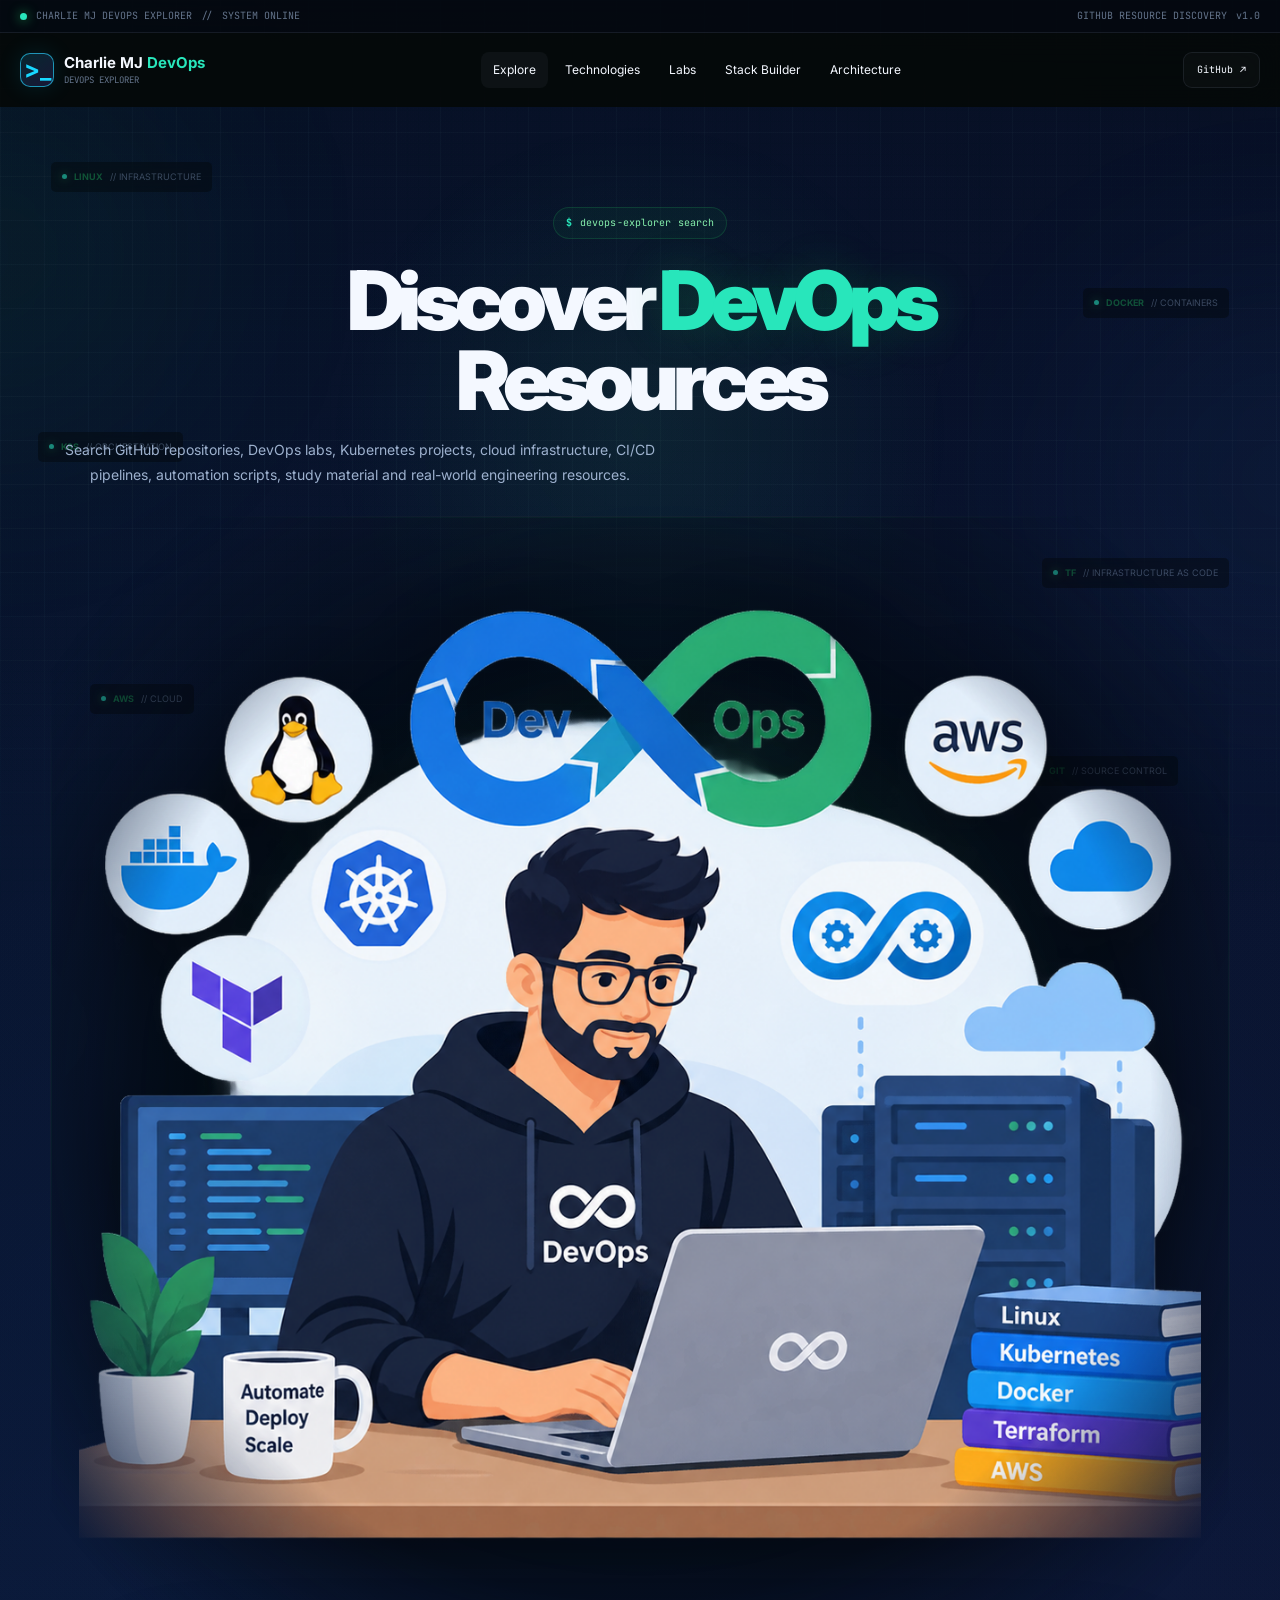
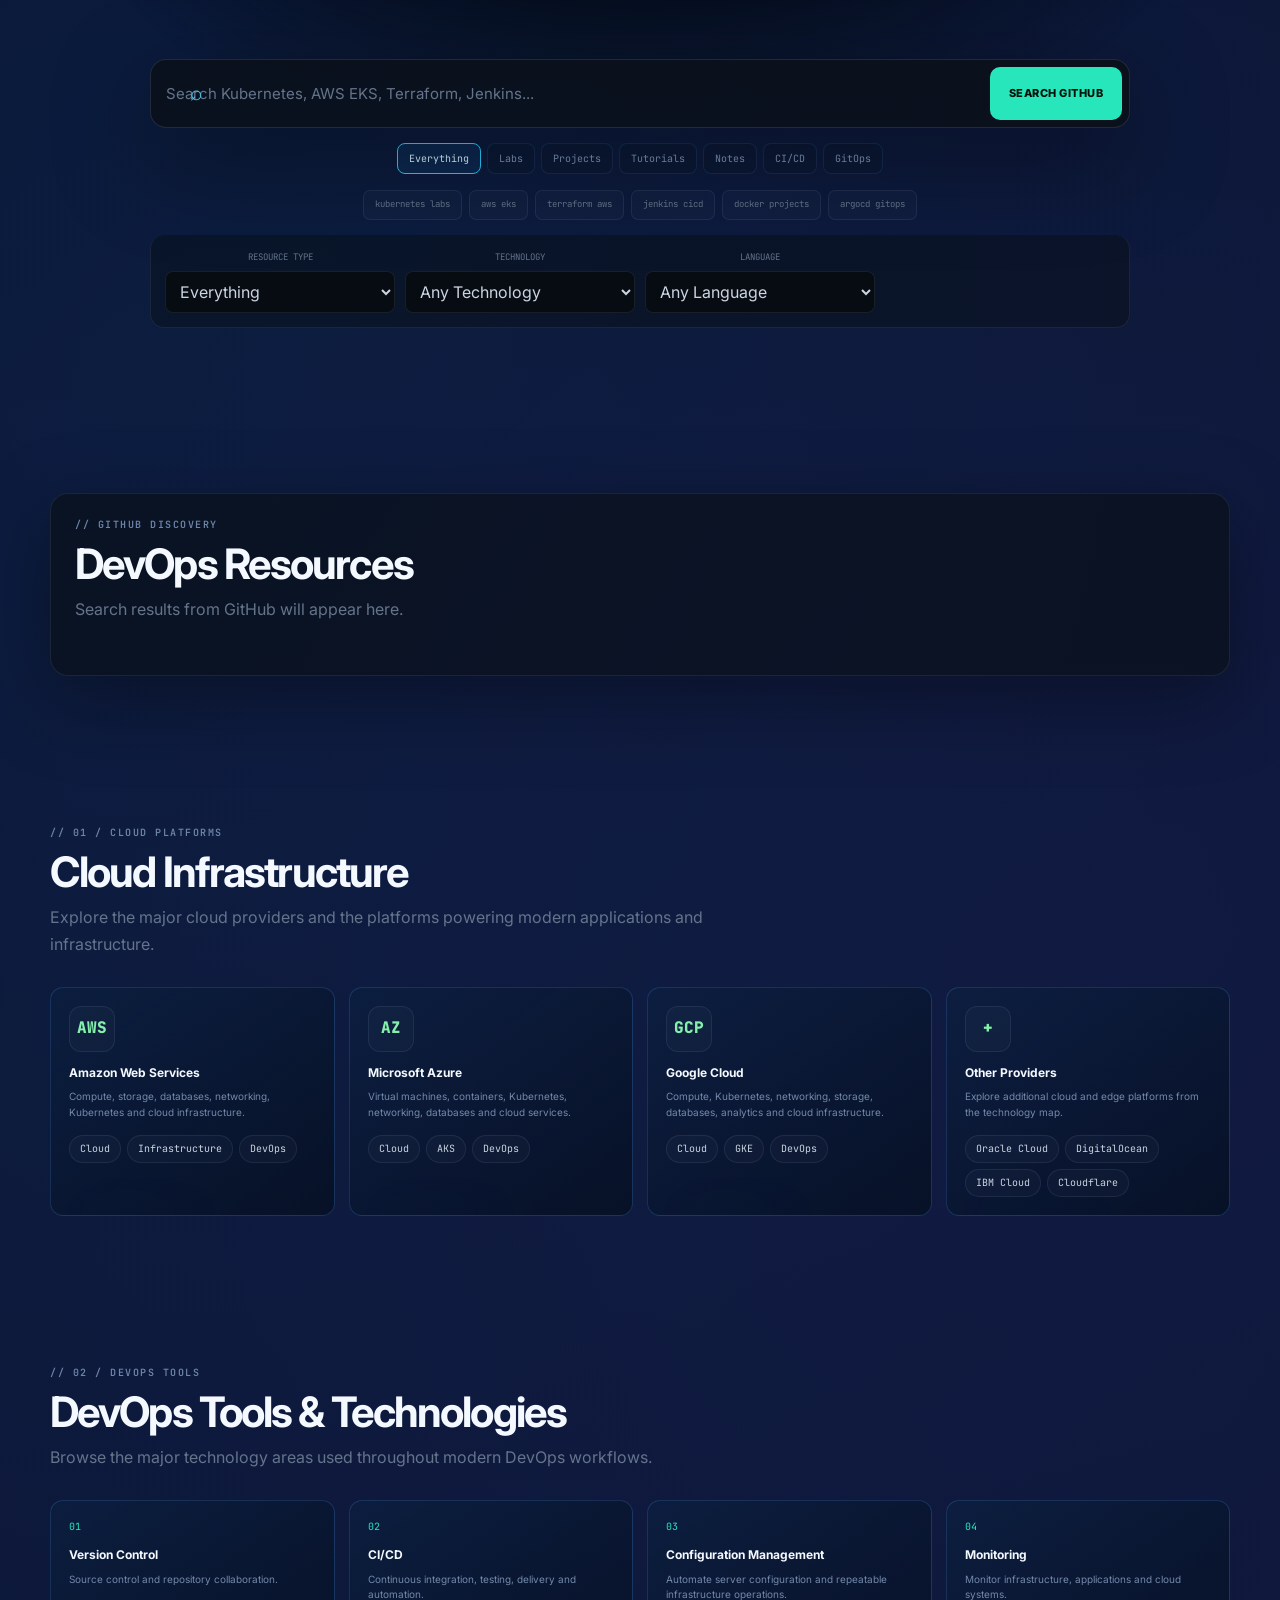
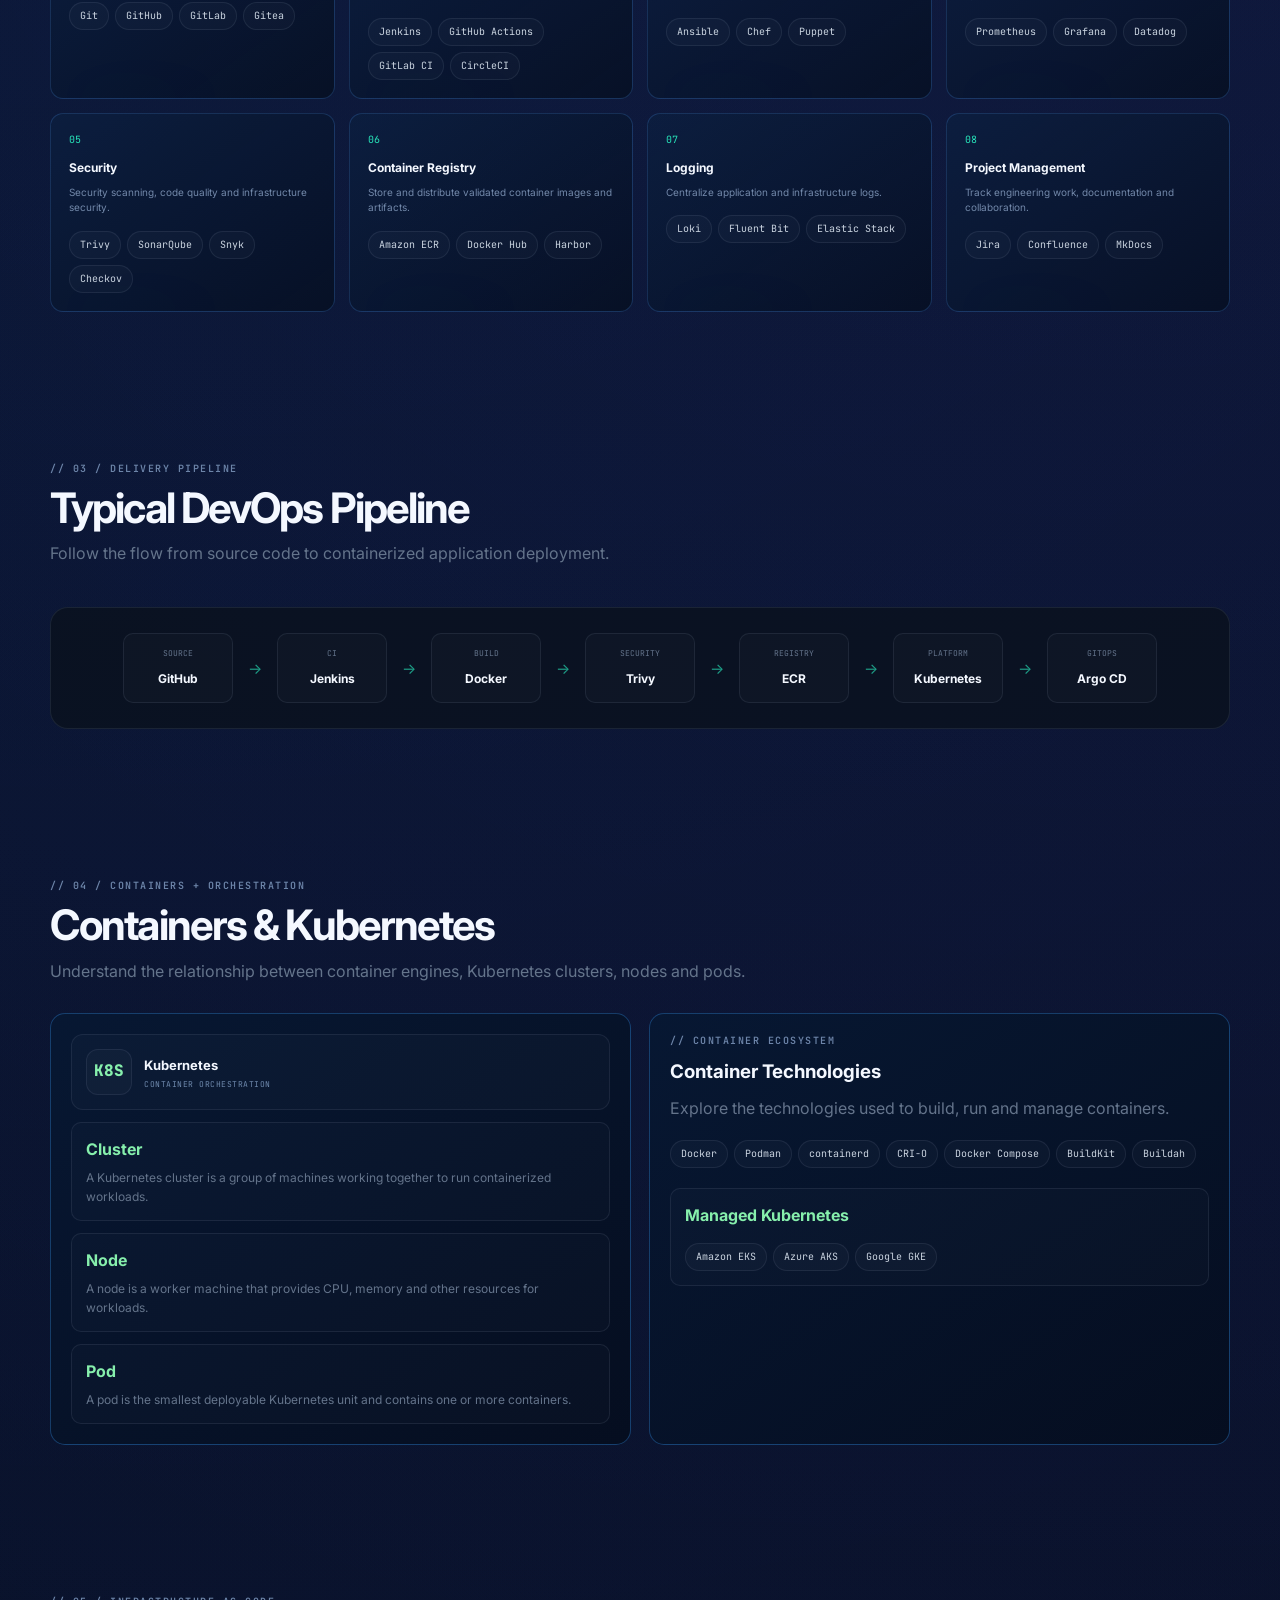
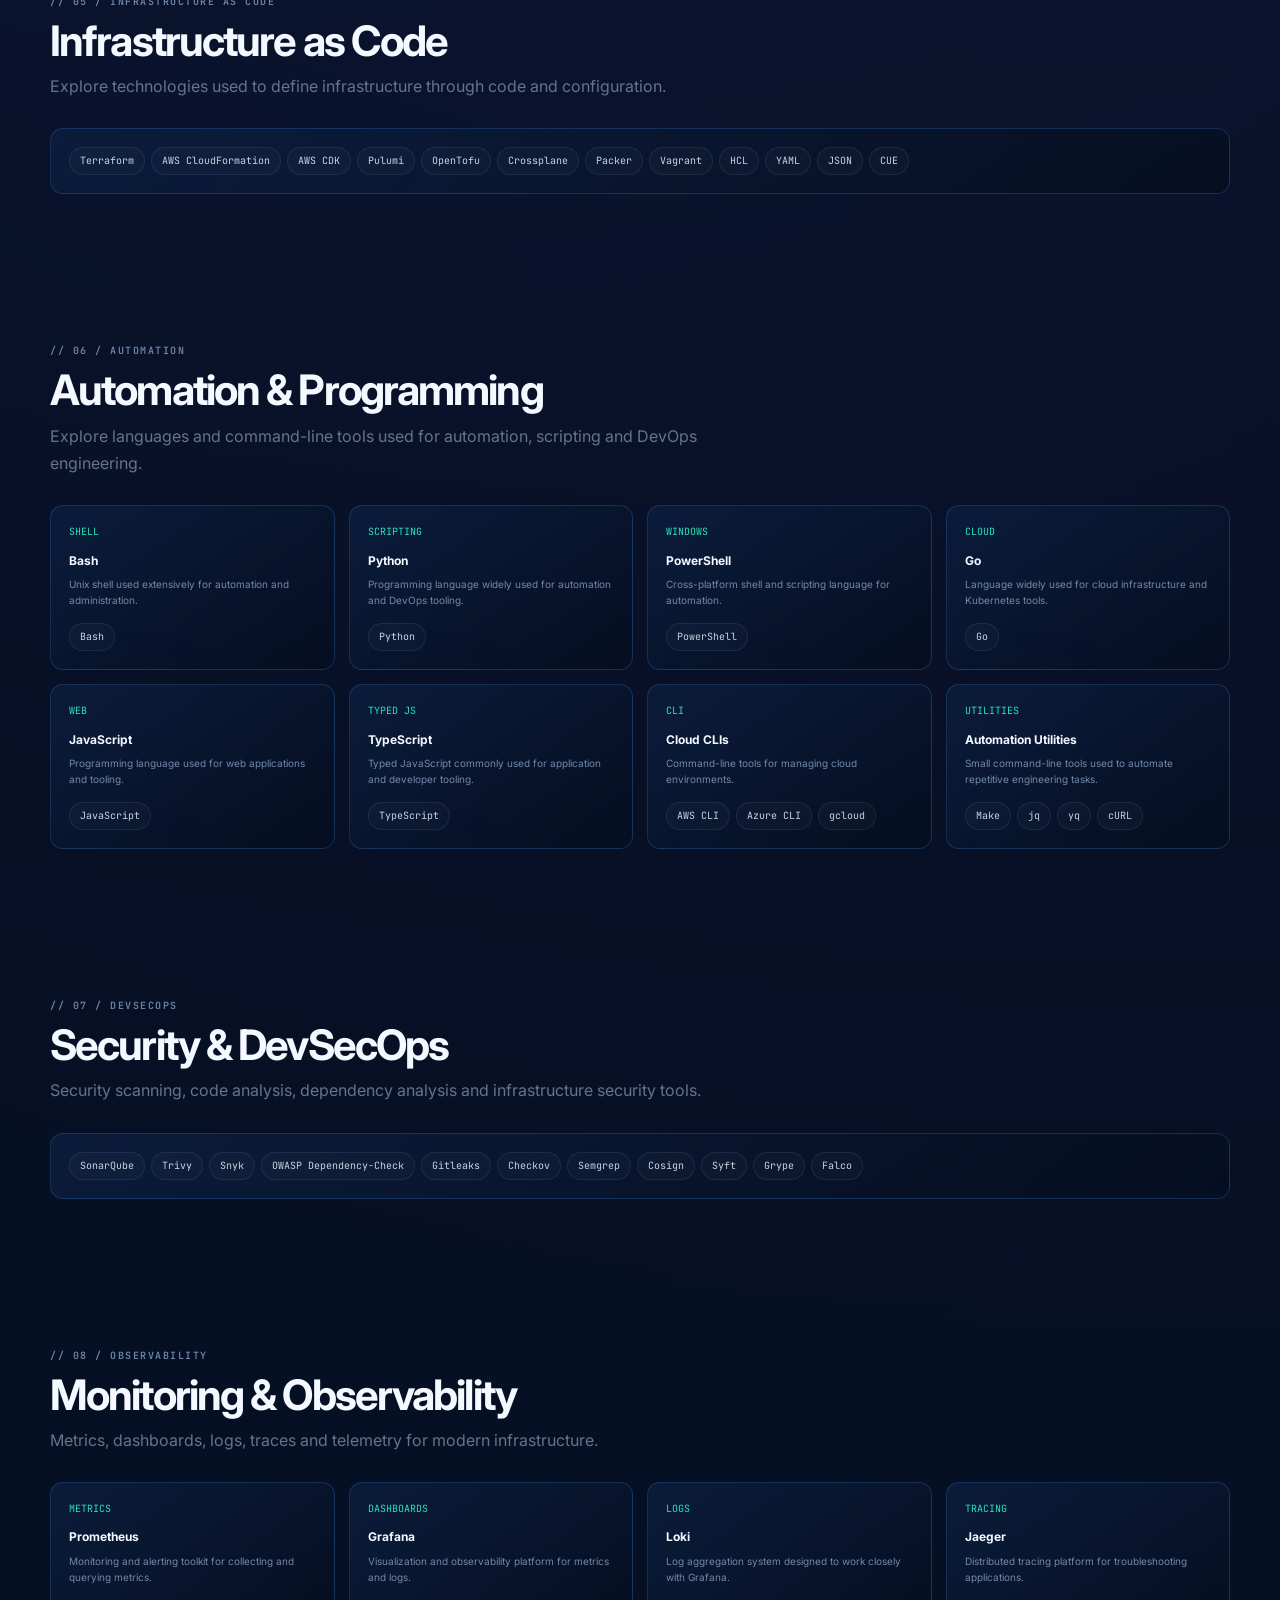
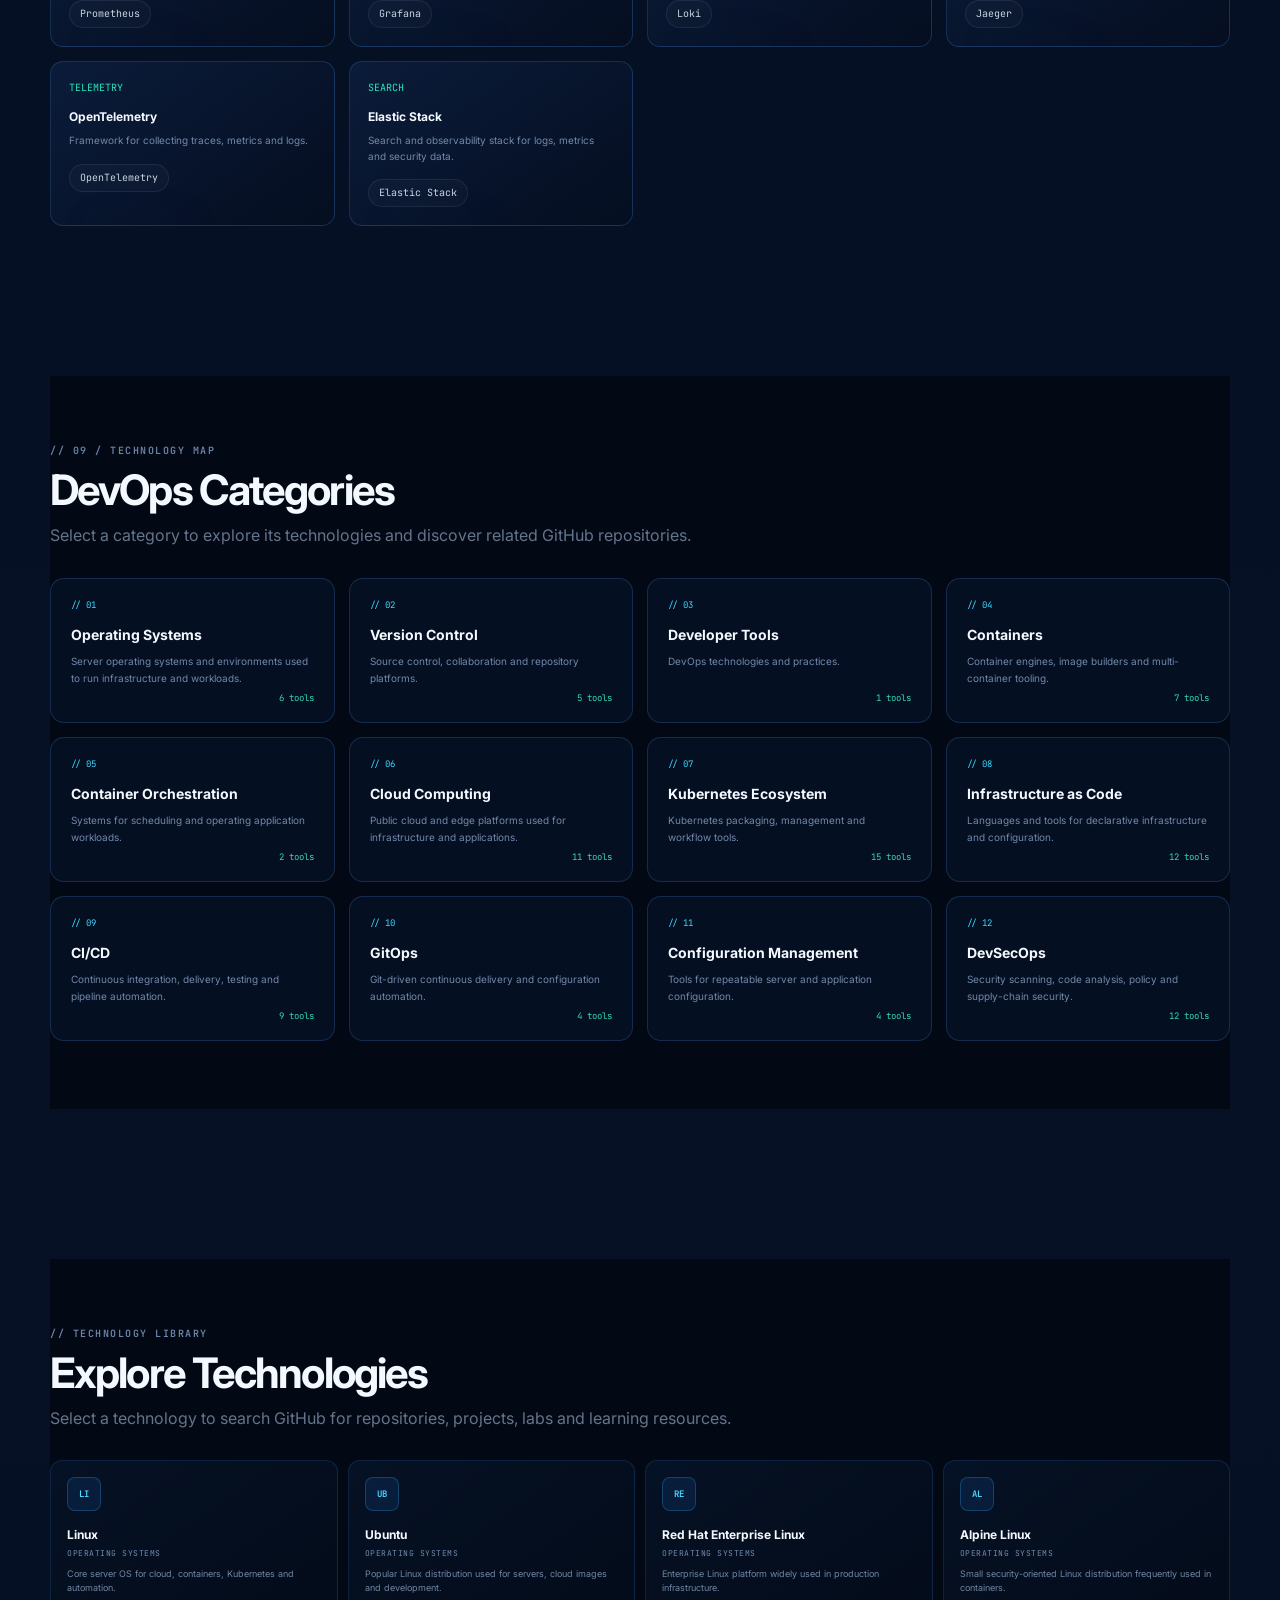
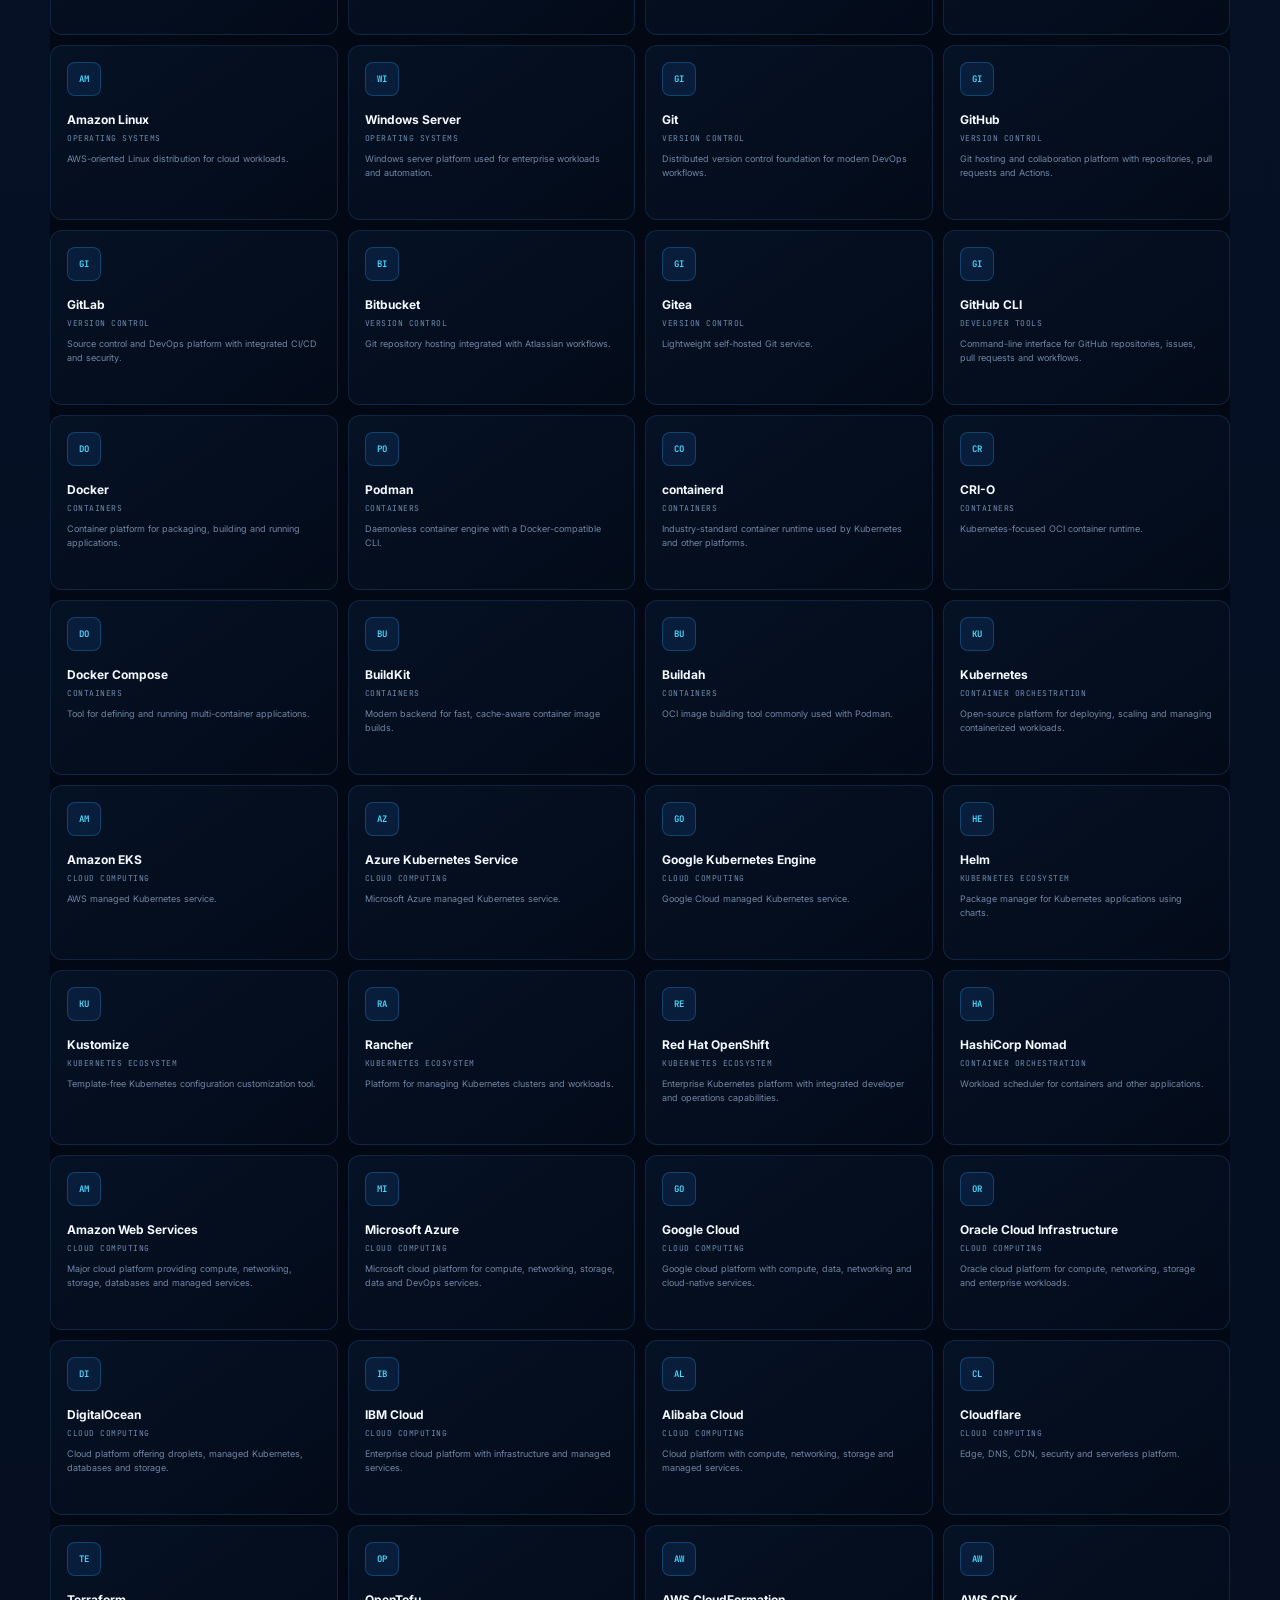
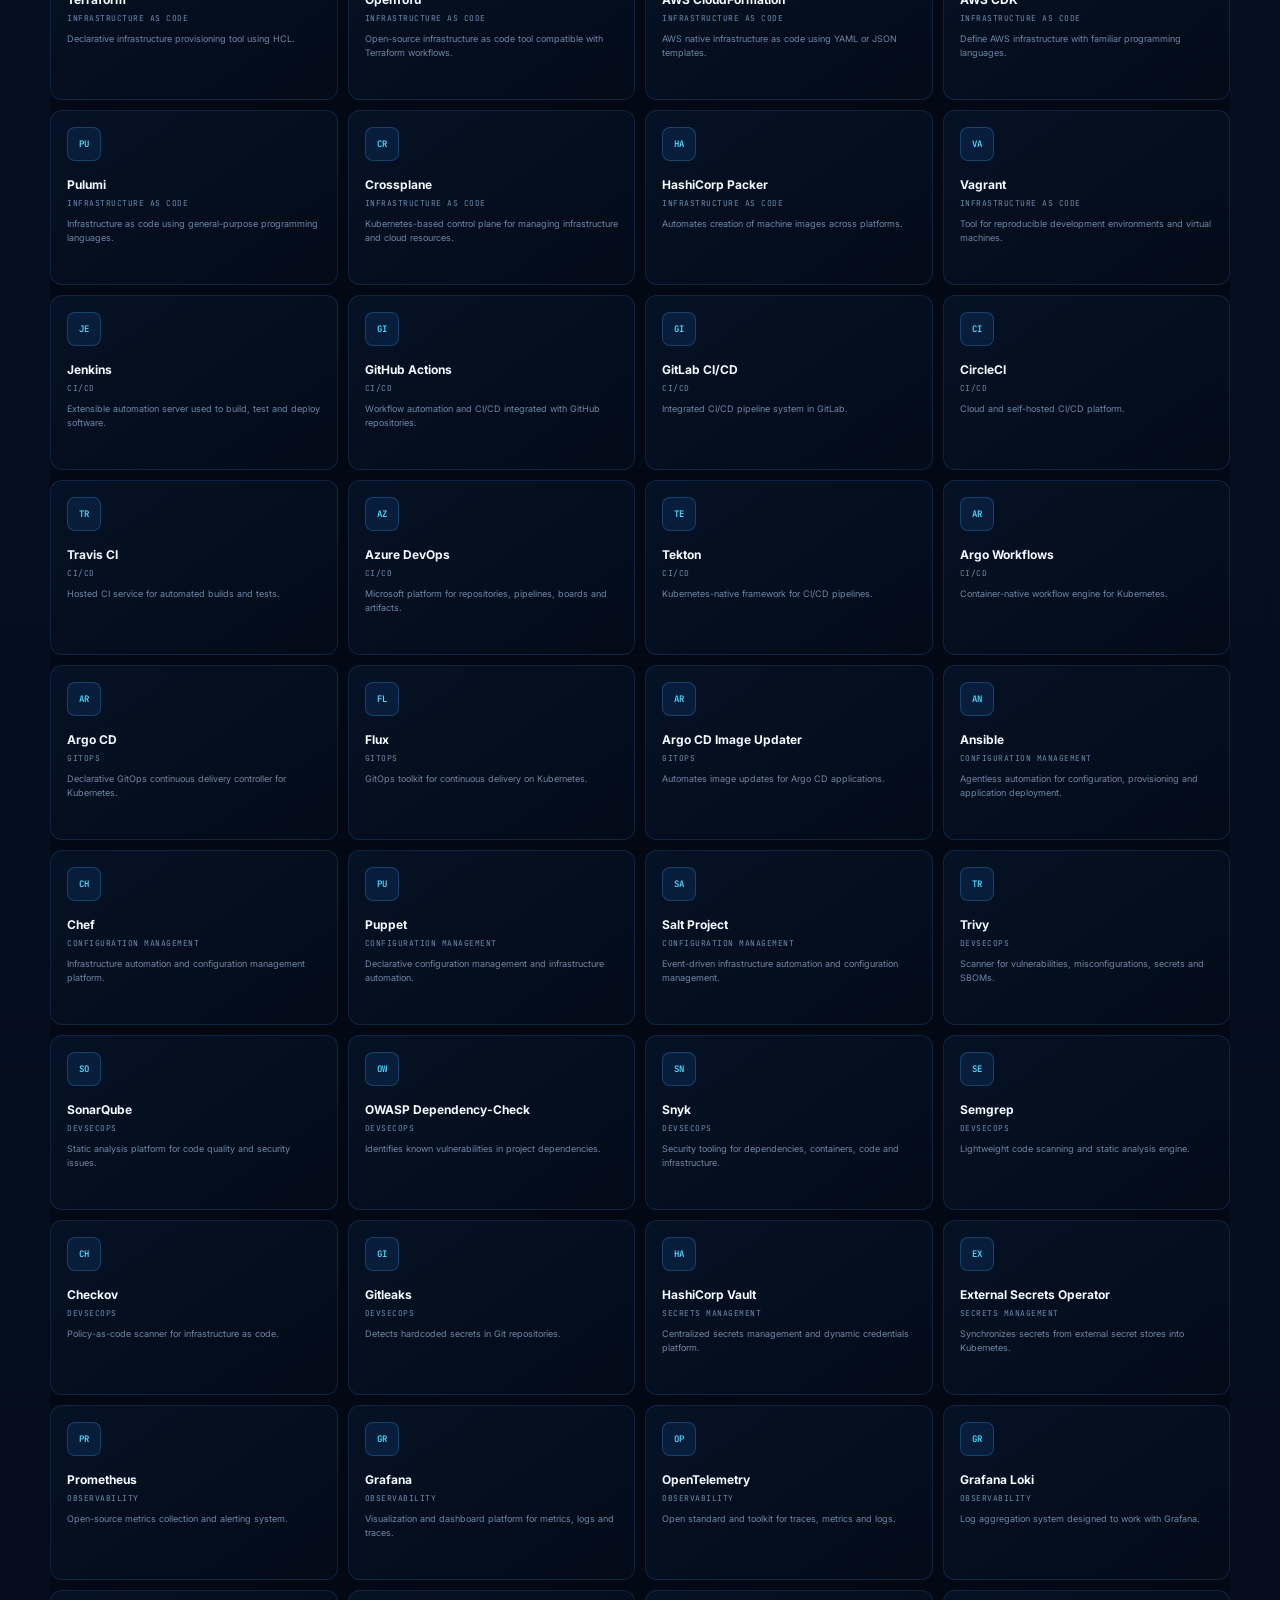
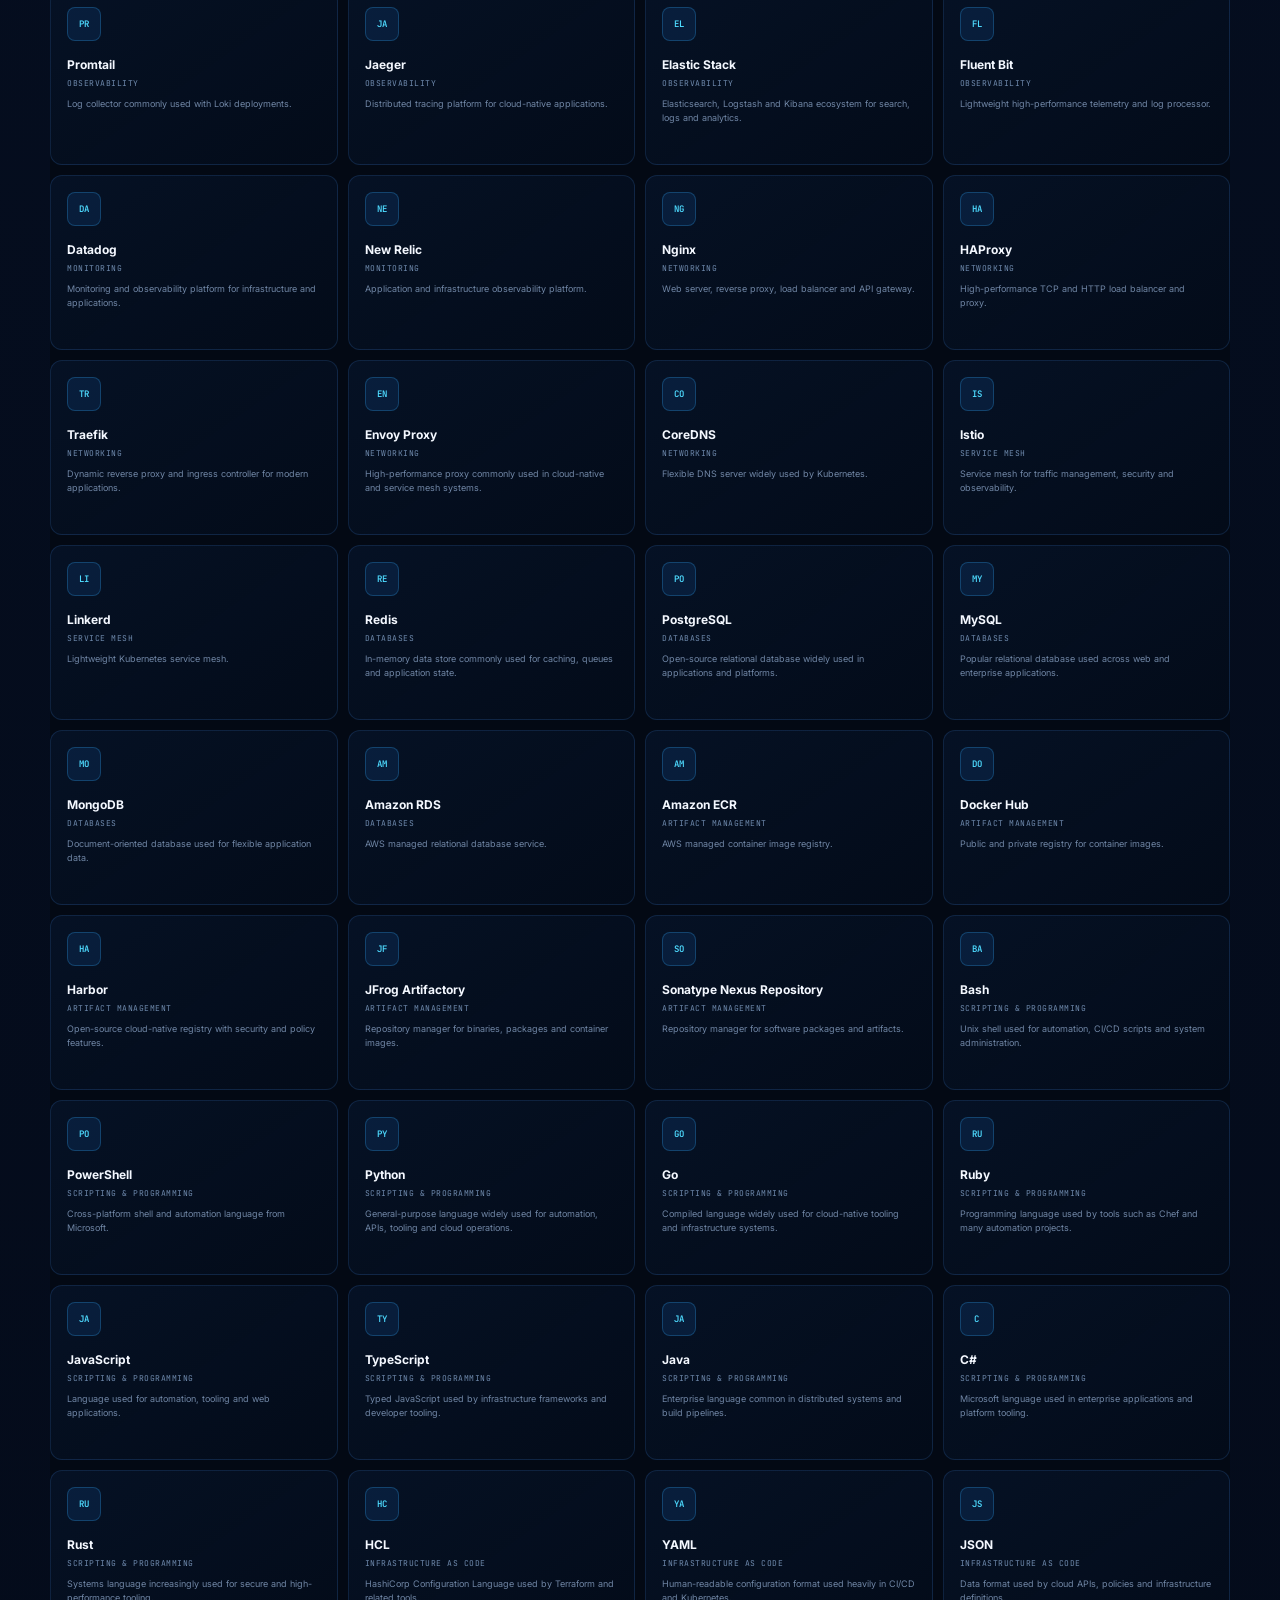
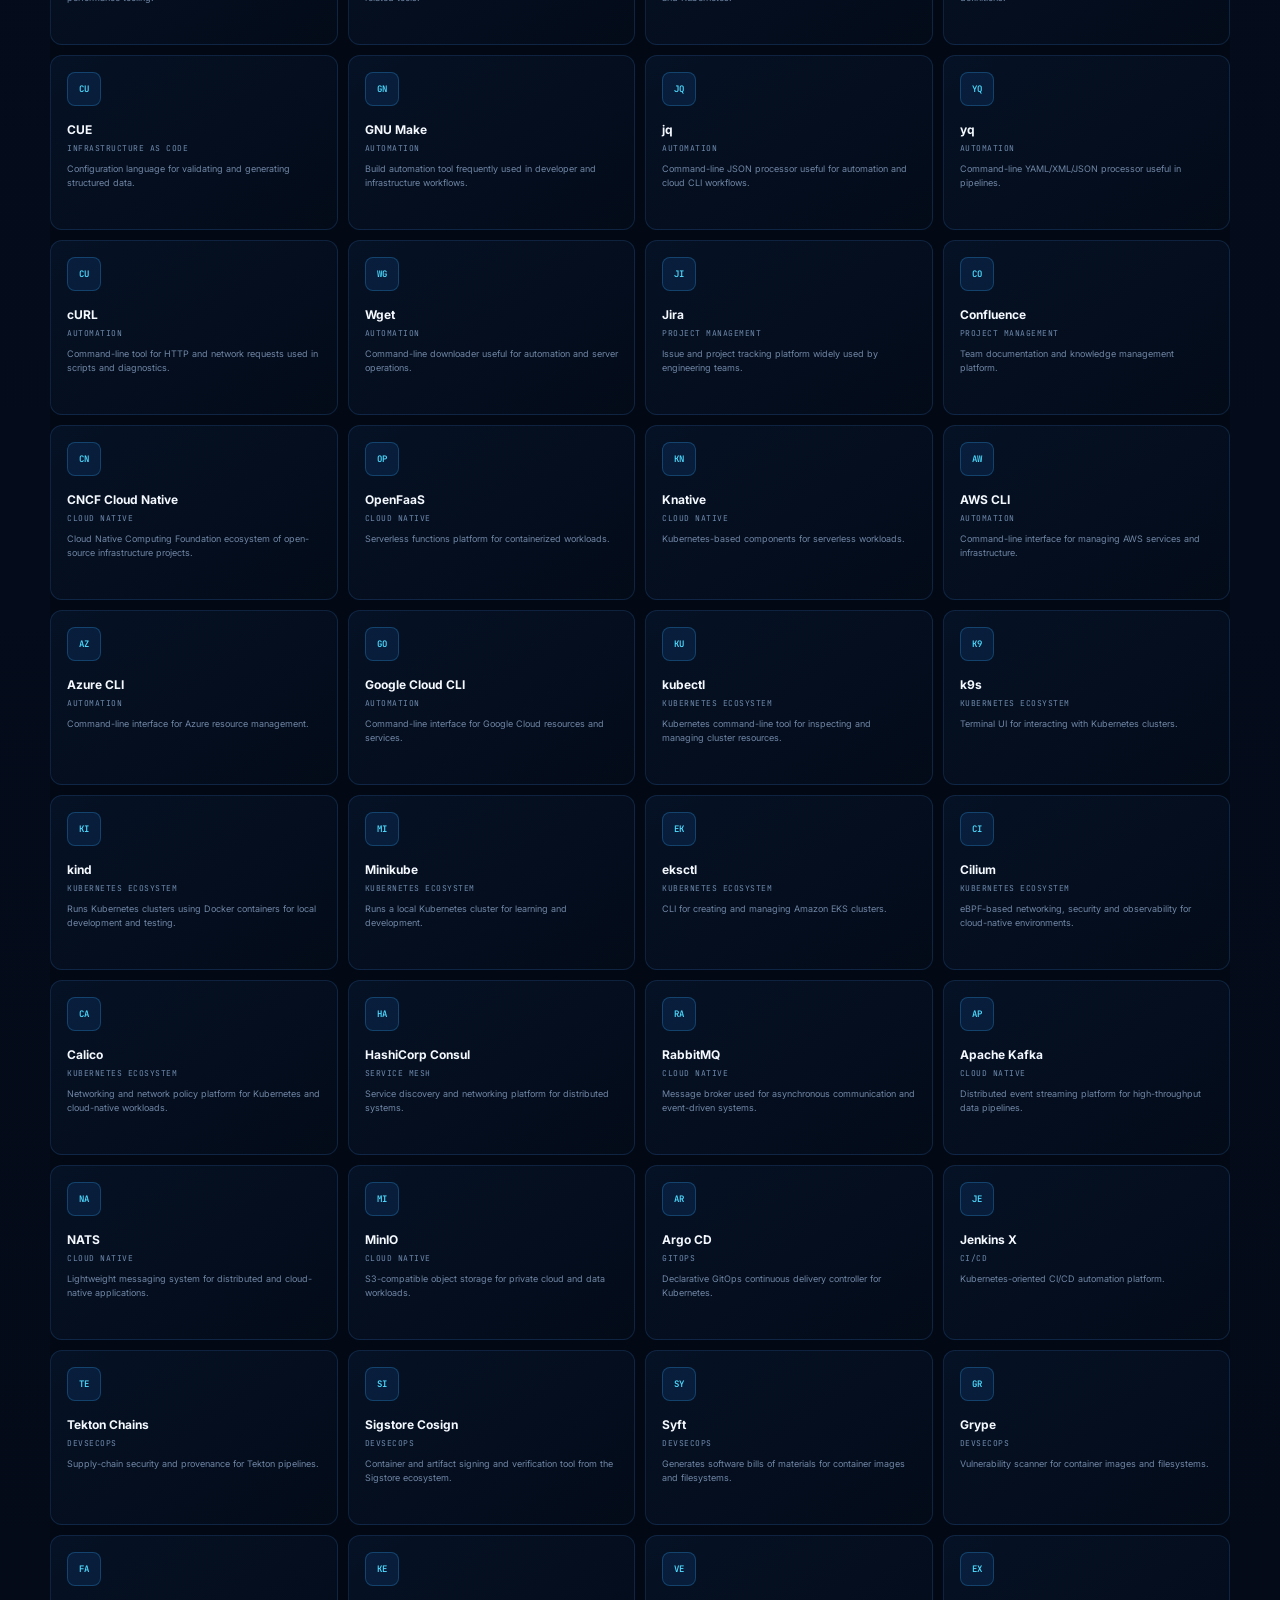
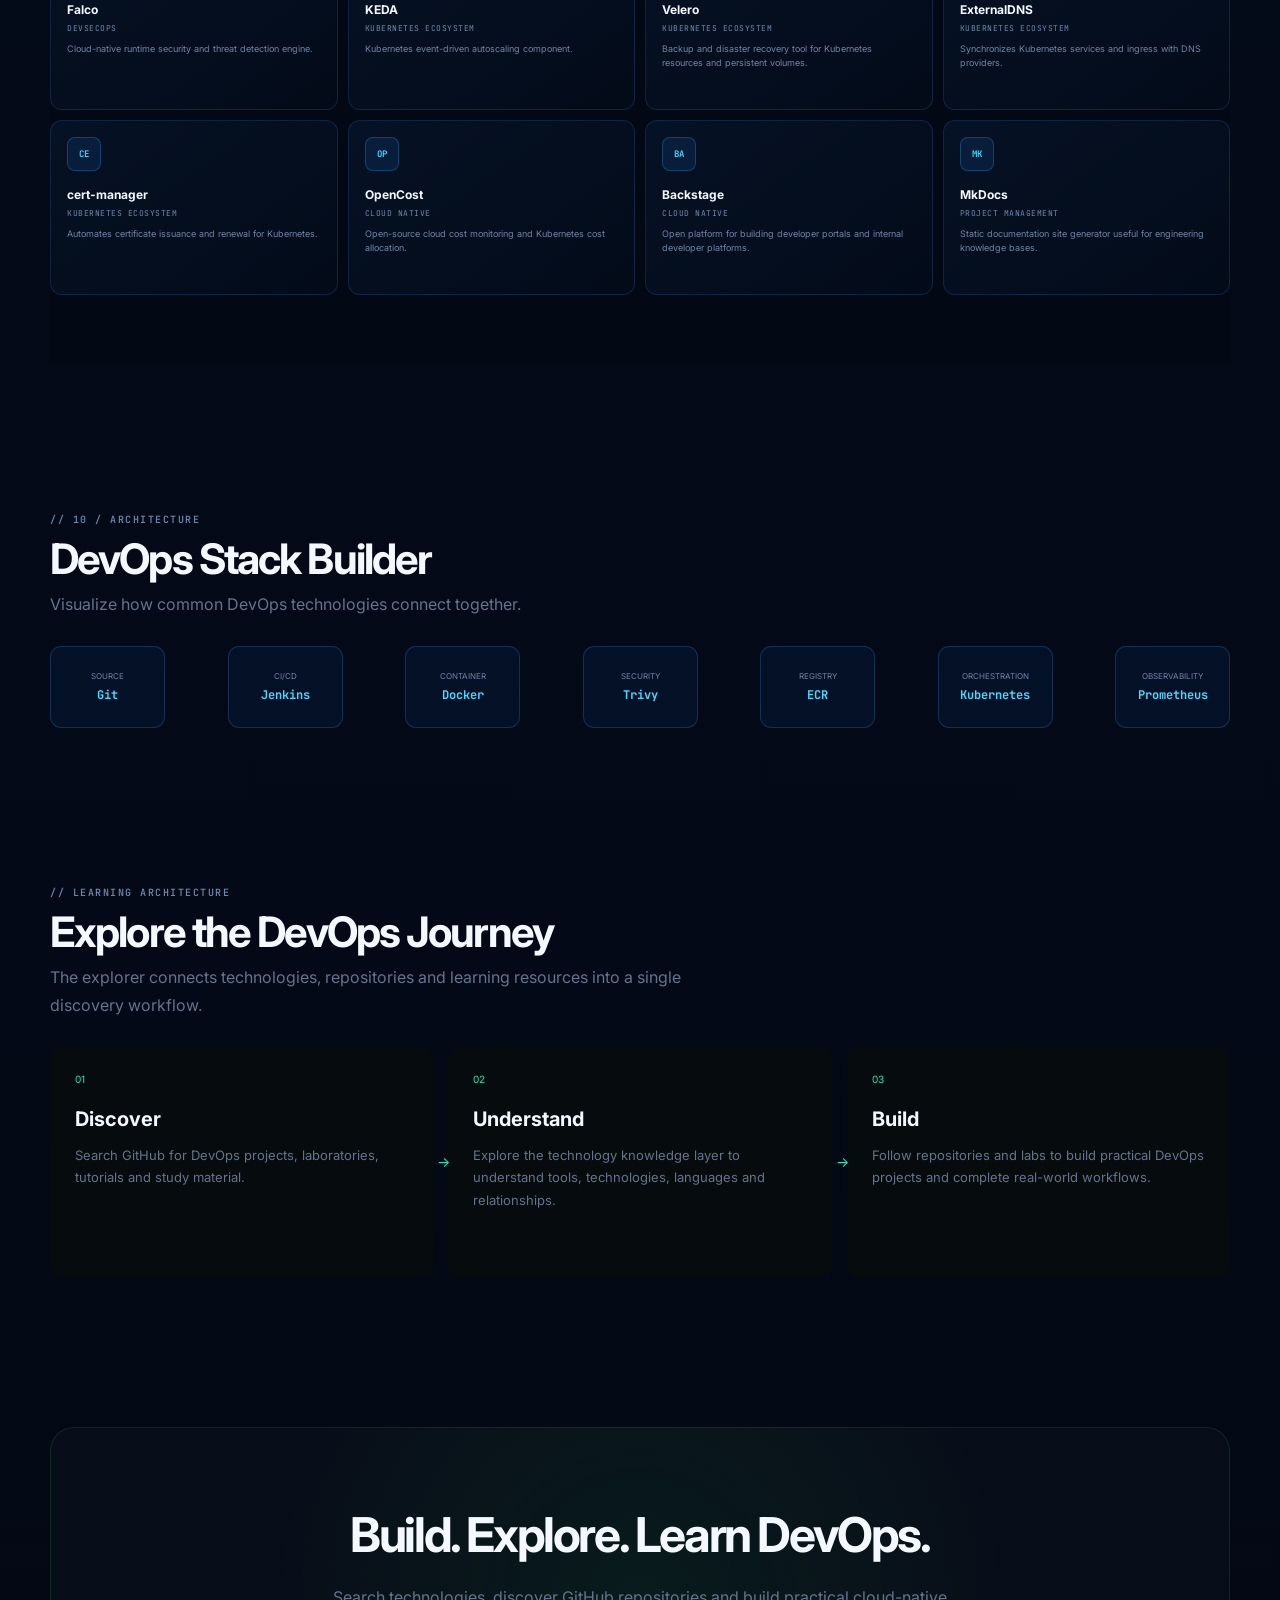
==== commit 0c4a6bbb: "updated" ====
--- a/index.html
+++ b/index.html
@@ -82,6 +82,9 @@
 >
 
 <link rel="stylesheet" href="css/style.css">
+<link rel="stylesheet" href="css/components.css">
+<link rel="stylesheet" href="css/responsive.css">
+<link rel="stylesheet" href="css/theme-redesign.css">
 
 
 
--- a/css/components.css
+++ b/css/components.css
@@ -0,0 +1,5431 @@
+/*
+============================================================
+CHARLIE MJ DEVOPS EXPLORER
+components.css
+============================================================
+
+This file contains styling for application components:
+
+- Top system bar
+- Navigation
+- Hero section
+- Search interface
+- Search type buttons
+- Quick searches
+- Filters
+- Statistics
+- Repository cards
+- Technology cards
+- Creator cards
+- Stack builder
+- Terminal preview
+- Architecture section
+- Category cards
+- Page headers
+- Pagination
+- Notifications
+- Footer
+
+Global styles:
+    css/style.css
+
+Responsive styles:
+    css/responsive.css
+============================================================
+*/
+
+
+/* ==========================================================
+   1. SYSTEM STATUS BAR
+   ========================================================== */
+
+.system-bar {
+
+    width: 100%;
+
+    min-height: 34px;
+
+    display: flex;
+
+    align-items: center;
+    justify-content: space-between;
+
+    gap: 20px;
+
+    padding: 0 24px;
+
+    color: var(--text-muted);
+
+    background:
+        rgba(2, 7, 4, 0.95);
+
+    border-bottom:
+        1px solid var(--border-color);
+
+    font-family: var(--font-mono);
+
+    font-size: 10px;
+
+    letter-spacing: 0.8px;
+
+    text-transform: uppercase;
+}
+
+
+.system-status {
+
+    display: flex;
+
+    align-items: center;
+
+    gap: 9px;
+}
+
+
+.system-status strong {
+
+    color: var(--green);
+
+    font-weight: 600;
+}
+
+
+.system-version {
+
+    color: var(--text-muted);
+}
+
+
+/* ==========================================================
+   2. MAIN NAVIGATION
+   ========================================================== */
+
+.navbar {
+
+    position: sticky;
+
+    top: 0;
+
+    z-index: 1000;
+
+    width: 100%;
+
+    height: var(--nav-height);
+
+    display: flex;
+
+    align-items: center;
+
+    border-bottom:
+        1px solid var(--border-color);
+
+    background:
+        rgba(5, 8, 7, 0.88);
+
+    backdrop-filter: blur(18px);
+}
+
+
+.navbar-container {
+
+    width: min(
+        calc(100% - 40px),
+        var(--container-width)
+    );
+
+    height: 100%;
+
+    margin: 0 auto;
+
+    display: flex;
+
+    align-items: center;
+
+    justify-content: space-between;
+
+    gap: 25px;
+}
+
+
+/* ----------------------------------------------------------
+   Brand
+   ---------------------------------------------------------- */
+
+.navbar-brand {
+
+    display: flex;
+
+    align-items: center;
+
+    gap: 12px;
+
+    flex-shrink: 0;
+}
+
+
+.brand-mark {
+
+    width: 38px;
+    height: 38px;
+
+    display: flex;
+
+    align-items: center;
+    justify-content: center;
+
+    border: 1px solid var(--border-hover);
+
+    border-radius: 8px;
+
+    color: var(--green);
+
+    background:
+        rgba(71, 255, 141, 0.05);
+
+    font-family: var(--font-mono);
+
+    font-size: 15px;
+
+    font-weight: 700;
+
+    box-shadow:
+        0 0 18px rgba(71, 255, 141, 0.05);
+}
+
+
+.brand-text {
+
+    display: flex;
+
+    flex-direction: column;
+
+    line-height: 1.15;
+}
+
+
+.brand-name {
+
+    color: var(--text-primary);
+
+    font-size: 14px;
+
+    font-weight: 700;
+
+    letter-spacing: -0.2px;
+}
+
+
+.brand-subtitle {
+
+    margin-top: 3px;
+
+    color: var(--text-muted);
+
+    font-family: var(--font-mono);
+
+    font-size: 8px;
+
+    text-transform: uppercase;
+
+    letter-spacing: 1px;
+}
+
+
+/* ----------------------------------------------------------
+   Navigation Links
+   ---------------------------------------------------------- */
+
+.nav-links {
+
+    display: flex;
+
+    align-items: center;
+
+    justify-content: center;
+
+    gap: 5px;
+
+    margin-left: auto;
+}
+
+
+.nav-link {
+
+    position: relative;
+
+    display: flex;
+
+    align-items: center;
+
+    min-height: 38px;
+
+    padding: 0 12px;
+
+    color: var(--text-secondary);
+
+    border-radius: 6px;
+
+    font-family: var(--font-mono);
+
+    font-size: 11px;
+
+    transition:
+        color var(--transition-normal),
+        background var(--transition-normal);
+}
+
+
+.nav-link::after {
+
+    content: "";
+
+    position: absolute;
+
+    left: 12px;
+    right: 12px;
+
+    bottom: 3px;
+
+    height: 1px;
+
+    transform: scaleX(0);
+
+    transform-origin: center;
+
+    background: var(--green);
+
+    transition:
+        transform var(--transition-normal);
+}
+
+
+.nav-link:hover {
+
+    color: var(--green);
+
+    background:
+        rgba(71, 255, 141, 0.035);
+}
+
+
+.nav-link:hover::after,
+.nav-link.active::after {
+
+    transform: scaleX(1);
+}
+
+
+.nav-link.active {
+
+    color: var(--green);
+}
+
+
+/* ----------------------------------------------------------
+   Navbar Actions
+   ---------------------------------------------------------- */
+
+.nav-actions {
+
+    display: flex;
+
+    align-items: center;
+
+    gap: 8px;
+
+    flex-shrink: 0;
+}
+
+
+.nav-github {
+
+    display: inline-flex;
+
+    align-items: center;
+
+    gap: 8px;
+
+    min-height: 38px;
+
+    padding: 0 13px;
+
+    color: var(--green);
+
+    border:
+        1px solid var(--border-hover);
+
+    border-radius: 6px;
+
+    background:
+        rgba(71, 255, 141, 0.04);
+
+    font-family: var(--font-mono);
+
+    font-size: 10px;
+
+    text-transform: uppercase;
+}
+
+
+.nav-github:hover {
+
+    color: #031108;
+
+    background: var(--green);
+
+    border-color: var(--green);
+}
+
+
+/* ==========================================================
+   3. MOBILE MENU BUTTON
+   ========================================================== */
+
+.mobile-menu-button {
+
+    display: none;
+
+    width: 40px;
+    height: 40px;
+
+    align-items: center;
+    justify-content: center;
+
+    border: 1px solid var(--border-color);
+
+    border-radius: 6px;
+
+    color: var(--green);
+
+    background: transparent;
+}
+
+
+.mobile-menu-button span,
+.mobile-menu-button::before,
+.mobile-menu-button::after {
+
+    content: "";
+
+    display: block;
+
+    width: 18px;
+    height: 1px;
+
+    background: currentColor;
+
+    transition:
+        transform var(--transition-normal);
+}
+
+
+.mobile-menu-button span {
+
+    margin: 4px 0;
+}
+
+
+/* ==========================================================
+   4. HERO
+   ========================================================== */
+
+.hero {
+
+    position: relative;
+
+    min-height: 680px;
+
+    display: flex;
+
+    align-items: center;
+
+    padding:
+        100px 0
+        90px;
+
+    overflow: hidden;
+}
+
+
+.hero::before {
+
+    content: "";
+
+    position: absolute;
+
+    width: 650px;
+    height: 650px;
+
+    top: 0;
+    left: 50%;
+
+    transform:
+        translateX(-50%);
+
+    border-radius: 50%;
+
+    background:
+        radial-gradient(
+            circle,
+            rgba(71, 255, 141, 0.07),
+            transparent 68%
+        );
+
+    pointer-events: none;
+}
+
+
+.hero::after {
+
+    content: "";
+
+    position: absolute;
+
+    inset: 0;
+
+    pointer-events: none;
+
+    opacity: 0.18;
+
+    background:
+        repeating-linear-gradient(
+            0deg,
+            transparent 0,
+            transparent 3px,
+            rgba(255,255,255,0.015) 4px
+        );
+}
+
+
+.hero-container {
+
+    position: relative;
+
+    z-index: 2;
+
+    width: min(
+        calc(100% - 40px),
+        980px
+    );
+
+    margin: 0 auto;
+
+    text-align: center;
+}
+
+
+.hero-terminal {
+
+    display: inline-flex;
+
+    align-items: center;
+
+    gap: 9px;
+
+    margin-bottom: 22px;
+
+    padding: 7px 11px;
+
+    color: var(--green);
+
+    border:
+        1px solid var(--border-color);
+
+    border-radius: 4px;
+
+    background:
+        rgba(71, 255, 141, 0.025);
+
+    font-family: var(--font-mono);
+
+    font-size: 10px;
+
+    text-transform: uppercase;
+
+    letter-spacing: 1.2px;
+}
+
+
+.hero-terminal::before {
+
+    content: "●";
+
+    font-size: 8px;
+
+    color: var(--green);
+}
+
+
+.hero-title {
+
+    max-width: 900px;
+
+    margin: 0 auto;
+
+    color: var(--text-primary);
+
+    font-size:
+        clamp(42px, 7vw, 82px);
+
+    line-height: 0.98;
+
+    font-weight: 800;
+
+    letter-spacing: -4px;
+}
+
+
+.hero-title span {
+
+    color: var(--green);
+
+    text-shadow:
+        0 0 40px rgba(71, 255, 141, 0.12);
+}
+
+
+.hero-description {
+
+    max-width: 700px;
+
+    margin:
+        28px auto
+        0;
+
+    color: var(--text-secondary);
+
+    font-size: 16px;
+
+    line-height: 1.8;
+}
+
+
+/* ==========================================================
+   4B. HERO VISUAL (DevOps engineer illustration)
+   ==========================================================
+   Sits directly under the hero title/description, above the
+   search box, as a contained "banner" image rather than a
+   raw, unstyled <img> tag.
+   ========================================================== */
+
+.hero-visual {
+
+    position: relative;
+
+    width: 100%;
+
+    max-width: 460px;
+
+    margin: 34px auto 6px;
+}
+
+
+.hero-image-wrapper {
+
+    position: relative;
+
+    width: 100%;
+
+    aspect-ratio: 1 / 1;
+
+    margin: 0 auto;
+}
+
+
+/* Soft radial glow sitting behind the illustration */
+
+.hero-image-glow {
+
+    position: absolute;
+
+    inset: -12%;
+
+    z-index: 1;
+
+    border-radius: 50%;
+
+    background:
+        radial-gradient(
+            circle,
+            rgba(71, 255, 141, 0.16),
+            rgba(71, 255, 141, 0.04) 55%,
+            transparent 72%
+        );
+
+    filter: blur(18px);
+
+    pointer-events: none;
+}
+
+
+/* Faint technical grid disc behind the illustration */
+
+.hero-image-grid {
+
+    position: absolute;
+
+    inset: 6%;
+
+    z-index: 1;
+
+    border-radius: 50%;
+
+    background-image:
+        linear-gradient(
+            rgba(71, 255, 141, 0.10) 1px,
+            transparent 1px
+        ),
+        linear-gradient(
+            90deg,
+            rgba(71, 255, 141, 0.10) 1px,
+            transparent 1px
+        );
+
+    background-size: 22px 22px;
+
+    -webkit-mask-image:
+        radial-gradient(
+            circle,
+            #000 55%,
+            transparent 78%
+        );
+
+    mask-image:
+        radial-gradient(
+            circle,
+            #000 55%,
+            transparent 78%
+        );
+
+    animation: heroGridSpin 40s linear infinite;
+}
+
+
+@keyframes heroGridSpin {
+
+    from {
+        transform: rotate(0deg);
+    }
+
+    to {
+        transform: rotate(360deg);
+    }
+}
+
+
+/* The illustration itself, faded out at the edges so its
+   light background blends into the dark page rather than
+   sitting on top of it like a hard-edged sticker. */
+
+.hero-engineer-image {
+
+    position: relative;
+
+    z-index: 2;
+
+    display: block;
+
+    width: 100%;
+
+    height: 100%;
+
+    object-fit: contain;
+
+    -webkit-mask-image:
+        radial-gradient(
+            circle,
+            #000 62%,
+            transparent 88%
+        );
+
+    mask-image:
+        radial-gradient(
+            circle,
+            #000 62%,
+            transparent 88%
+        );
+
+    filter:
+        drop-shadow(
+            0 25px 45px rgba(0, 0, 0, 0.45)
+        );
+}
+
+
+/* Floating technology chips placed around the illustration */
+
+.hero-visual .tech-node {
+
+    z-index: 3;
+
+    animation-duration: 6s;
+}
+
+
+.hero-visual .tech-node-kubernetes {
+
+    top: 4%;
+    left: -4%;
+}
+
+
+.hero-visual .tech-node-docker {
+
+    top: 16%;
+    right: -8%;
+
+    animation-delay: -1s;
+}
+
+
+.hero-visual .tech-node-aws {
+
+    bottom: 30%;
+    left: -10%;
+
+    animation-delay: -2s;
+}
+
+
+.hero-visual .tech-node-terraform {
+
+    bottom: 14%;
+    right: -6%;
+
+    animation-delay: -3s;
+}
+
+
+.hero-visual .tech-node-gitops {
+
+    bottom: -2%;
+    left: 18%;
+
+    animation-delay: -4s;
+}
+
+
+/* ==========================================================
+   5. FLOATING TECHNOLOGY NODES
+   ========================================================== */
+
+.tech-node {
+
+    position: absolute;
+
+    z-index: 1;
+
+    display: flex;
+
+    align-items: center;
+
+    gap: 7px;
+
+    padding: 8px 11px;
+
+    color: var(--text-muted);
+
+    border:
+        1px solid var(--border-color);
+
+    border-radius: 5px;
+
+    background:
+        rgba(5, 8, 7, 0.7);
+
+    backdrop-filter: blur(5px);
+
+    font-family: var(--font-mono);
+
+    font-size: 9px;
+
+    text-transform: uppercase;
+
+    animation:
+        floating-node 5s ease-in-out infinite;
+}
+
+
+.tech-node::before {
+
+    content: "";
+
+    width: 5px;
+    height: 5px;
+
+    border-radius: 50%;
+
+    background: var(--green);
+
+    box-shadow:
+        0 0 8px rgba(71, 255, 141, 0.5);
+}
+
+
+.tech-node.node-1 {
+
+    top: 21%;
+    left: 8%;
+}
+
+
+.tech-node.node-2 {
+
+    top: 30%;
+    right: 8%;
+
+    animation-delay: -1.2s;
+}
+
+
+.tech-node.node-3 {
+
+    bottom: 25%;
+    left: 13%;
+
+    animation-delay: -2.5s;
+}
+
+
+.tech-node.node-4 {
+
+    bottom: 20%;
+    right: 12%;
+
+    animation-delay: -3.5s;
+}
+
+
+@keyframes floating-node {
+
+    0%,
+    100% {
+        transform: translateY(0);
+    }
+
+    50% {
+        transform: translateY(-10px);
+    }
+}
+
+
+/* ==========================================================
+   6. SEARCH AREA
+   ========================================================== */
+
+.search-area {
+
+    position: relative;
+
+    z-index: 5;
+
+    width: min(
+        calc(100% - 40px),
+        980px
+    );
+
+    margin:
+        -35px auto
+        0;
+}
+
+
+.search-panel {
+
+    padding: 20px;
+
+    border:
+        1px solid var(--border-color);
+
+    border-radius: 12px;
+
+    background:
+        rgba(7, 13, 9, 0.94);
+
+    box-shadow:
+        var(--shadow-card),
+        var(--shadow-green);
+
+    backdrop-filter: blur(16px);
+}
+
+
+.search-box {
+
+    display: flex;
+
+    align-items: stretch;
+
+    gap: 8px;
+}
+
+
+.search-input-wrapper {
+
+    position: relative;
+
+    flex: 1;
+}
+
+
+.search-icon {
+
+    position: absolute;
+
+    left: 15px;
+
+    top: 50%;
+
+    transform:
+        translateY(-50%);
+
+    color: var(--green);
+
+    font-family: var(--font-mono);
+
+    font-size: 14px;
+
+    pointer-events: none;
+}
+
+
+.search-input {
+
+    width: 100%;
+
+    height: 54px;
+
+    padding:
+        0 18px
+        0 44px;
+
+    color: var(--text-primary);
+
+    border:
+        1px solid var(--border-color);
+
+    border-radius: 7px;
+
+    background:
+        rgba(255, 255, 255, 0.025);
+
+    outline: none;
+
+    font-family: var(--font-mono);
+
+    font-size: 13px;
+
+    transition:
+        border-color var(--transition-normal),
+        box-shadow var(--transition-normal);
+}
+
+
+.search-input::placeholder {
+
+    color: var(--text-muted);
+}
+
+
+.search-input:focus {
+
+    border-color:
+        var(--border-hover);
+
+    box-shadow:
+        0 0 0 3px
+        rgba(71, 255, 141, 0.04);
+}
+
+
+.search-button {
+
+    min-width: 130px;
+
+    padding: 0 20px;
+
+    color: #031108;
+
+    border: 1px solid var(--green);
+
+    border-radius: 7px;
+
+    background: var(--green);
+
+    font-family: var(--font-mono);
+
+    font-size: 11px;
+
+    font-weight: 700;
+
+    text-transform: uppercase;
+
+    letter-spacing: 0.5px;
+
+    transition:
+        background var(--transition-normal),
+        transform var(--transition-normal),
+        box-shadow var(--transition-normal);
+}
+
+
+.search-button:hover {
+
+    background: var(--green-bright);
+
+    transform: translateY(-1px);
+
+    box-shadow:
+        0 5px 20px
+        rgba(71, 255, 141, 0.15);
+}
+
+
+/* ==========================================================
+   7. SEARCH TYPES
+   ========================================================== */
+
+.search-types {
+
+    display: flex;
+
+    align-items: center;
+
+    gap: 6px;
+
+    margin-top: 15px;
+
+    overflow-x: auto;
+
+    padding-bottom: 2px;
+}
+
+
+.search-type {
+
+    flex-shrink: 0;
+
+    min-height: 31px;
+
+    padding: 0 11px;
+
+    color: var(--text-muted);
+
+    border:
+        1px solid transparent;
+
+    border-radius: 5px;
+
+    background: transparent;
+
+    font-family: var(--font-mono);
+
+    font-size: 10px;
+
+    transition:
+        color var(--transition-normal),
+        background var(--transition-normal),
+        border-color var(--transition-normal);
+}
+
+
+.search-type:hover {
+
+    color: var(--text-secondary);
+
+    border-color:
+        var(--border-color);
+}
+
+
+.search-type.active {
+
+    color: var(--green);
+
+    border-color:
+        var(--border-color);
+
+    background:
+        rgba(71, 255, 141, 0.05);
+}
+
+
+/* ==========================================================
+   8. QUICK SEARCH
+   ========================================================== */
+
+.quick-searches {
+
+    display: flex;
+
+    align-items: center;
+
+    flex-wrap: wrap;
+
+    gap: 7px;
+
+    margin-top: 14px;
+}
+
+
+.quick-search-label {
+
+    margin-right: 3px;
+
+    color: var(--text-muted);
+
+    font-family: var(--font-mono);
+
+    font-size: 9px;
+
+    text-transform: uppercase;
+}
+
+
+.quick-search {
+
+    min-height: 27px;
+
+    padding: 0 9px;
+
+    color: var(--text-muted);
+
+    border:
+        1px solid var(--border-color);
+
+    border-radius: 4px;
+
+    background:
+        rgba(255, 255, 255, 0.015);
+
+    font-family: var(--font-mono);
+
+    font-size: 9px;
+
+    transition:
+        color var(--transition-fast),
+        border-color var(--transition-fast),
+        background var(--transition-fast);
+}
+
+
+.quick-search:hover {
+
+    color: var(--green);
+
+    border-color:
+        var(--border-hover);
+
+    background:
+        rgba(71, 255, 141, 0.04);
+}
+
+
+/* ==========================================================
+   9. FILTER AREA
+   ========================================================== */
+
+.filters {
+
+    display: grid;
+
+    grid-template-columns:
+        repeat(4, 1fr);
+
+    gap: 10px;
+
+    margin-top: 16px;
+
+    padding-top: 16px;
+
+    border-top:
+        1px solid var(--border-color);
+}
+
+
+.filter-group {
+
+    min-width: 0;
+}
+
+
+.filter-label {
+
+    display: block;
+
+    margin-bottom: 6px;
+
+    color: var(--text-muted);
+
+    font-family: var(--font-mono);
+
+    font-size: 9px;
+
+    text-transform: uppercase;
+
+    letter-spacing: 0.5px;
+}
+
+
+/* ==========================================================
+   11. REPOSITORY SECTION
+   ========================================================== */
+
+.repository-section {
+
+    padding-top: 95px;
+}
+
+
+.results-toolbar {
+
+    display: flex;
+
+    align-items: center;
+
+    justify-content: space-between;
+
+    gap: 20px;
+
+    margin-bottom: 22px;
+}
+
+
+.results-count {
+
+    color: var(--text-muted);
+
+    font-family: var(--font-mono);
+
+    font-size: 11px;
+}
+
+
+.results-count strong {
+
+    color: var(--green);
+}
+
+
+.results-status {
+
+    color: var(--text-muted);
+
+    font-family: var(--font-mono);
+
+    font-size: 10px;
+}
+
+
+.repository-grid {
+
+    display: grid;
+
+    grid-template-columns:
+        repeat(2, minmax(0, 1fr));
+
+    gap: 16px;
+}
+
+
+/* ==========================================================
+   12. REPOSITORY CARD
+   ========================================================== */
+
+.repo-card {
+
+    position: relative;
+
+    display: flex;
+
+    flex-direction: column;
+
+    min-width: 0;
+
+    min-height: 300px;
+
+    padding: 22px;
+
+    border:
+        1px solid var(--border-color);
+
+    border-radius: 10px;
+
+    background:
+        rgba(9, 15, 11, 0.75);
+
+    overflow: hidden;
+
+    transition:
+        border-color var(--transition-normal),
+        background var(--transition-normal),
+        transform var(--transition-normal),
+        box-shadow var(--transition-normal);
+}
+
+
+.repo-card::before {
+
+    content: "";
+
+    position: absolute;
+
+    top: 0;
+    left: 0;
+
+    width: 100%;
+    height: 1px;
+
+    background:
+        linear-gradient(
+            90deg,
+            transparent,
+            var(--green),
+            transparent
+        );
+
+    opacity: 0;
+
+    transition:
+        opacity var(--transition-normal);
+}
+
+
+.repo-card:hover {
+
+    transform: translateY(-3px);
+
+    border-color:
+        var(--border-hover);
+
+    background:
+        rgba(12, 20, 15, 0.9);
+
+    box-shadow:
+        0 15px 45px
+        rgba(0, 0, 0, 0.25);
+}
+
+
+.repo-card:hover::before {
+    opacity: 0.8;
+}
+
+
+/* ----------------------------------------------------------
+   Repository Header
+   ---------------------------------------------------------- */
+
+.repo-header {
+
+    display: flex;
+
+    align-items: flex-start;
+
+    justify-content: space-between;
+
+    gap: 15px;
+}
+
+
+.repo-name {
+
+    min-width: 0;
+
+    color: var(--green);
+
+    font-family: var(--font-mono);
+
+    font-size: 15px;
+
+    font-weight: 600;
+
+    overflow-wrap: anywhere;
+}
+
+
+.repo-name:hover {
+    color: var(--green-bright);
+}
+
+
+.repo-owner {
+
+    margin-top: 4px;
+
+    color: var(--text-muted);
+
+    font-family: var(--font-mono);
+
+    font-size: 10px;
+}
+
+
+/* ----------------------------------------------------------
+   Bookmark
+   ---------------------------------------------------------- */
+
+.bookmark {
+
+    width: 32px;
+    height: 32px;
+
+    display: flex;
+
+    align-items: center;
+    justify-content: center;
+
+    flex-shrink: 0;
+
+    color: var(--text-muted);
+
+    border:
+        1px solid var(--border-color);
+
+    border-radius: 5px;
+
+    background: transparent;
+
+    font-size: 16px;
+
+    transition:
+        color var(--transition-fast),
+        border-color var(--transition-fast),
+        background var(--transition-fast);
+}
+
+
+.bookmark:hover {
+
+    color: var(--orange);
+
+    border-color:
+        rgba(255, 159, 67, 0.3);
+
+    background:
+        rgba(255, 159, 67, 0.04);
+}
+
+
+.bookmark.saved {
+
+    color: var(--orange);
+
+    border-color:
+        rgba(255, 159, 67, 0.35);
+
+    background:
+        rgba(255, 159, 67, 0.05);
+}
+
+
+/* ----------------------------------------------------------
+   Description
+   ---------------------------------------------------------- */
+
+.repo-description {
+
+    min-height: 67px;
+
+    margin-top: 17px;
+
+    color: var(--text-secondary);
+
+    font-size: 12px;
+
+    line-height: 1.7;
+
+    display: -webkit-box;
+
+    -webkit-line-clamp: 3;
+
+    -webkit-box-orient: vertical;
+
+    overflow: hidden;
+}
+
+
+/* ----------------------------------------------------------
+   Tags
+   ---------------------------------------------------------- */
+
+.tags {
+
+    display: flex;
+
+    flex-wrap: wrap;
+
+    gap: 6px;
+
+    margin-top: 18px;
+}
+
+
+/* ----------------------------------------------------------
+   Repository Statistics
+   ---------------------------------------------------------- */
+
+.repo-stats {
+
+    display: flex;
+
+    align-items: center;
+
+    flex-wrap: wrap;
+
+    gap: 15px;
+
+    margin-top: auto;
+
+    padding-top: 18px;
+
+    color: var(--text-muted);
+
+    font-family: var(--font-mono);
+
+    font-size: 9px;
+
+    border-top:
+        1px solid rgba(71, 255, 141, 0.07);
+}
+
+
+.repo-stat {
+
+    display: inline-flex;
+
+    align-items: center;
+
+    gap: 5px;
+}
+
+
+.repo-stat strong {
+
+    color: var(--text-secondary);
+
+    font-weight: 500;
+}
+
+
+/* ----------------------------------------------------------
+   Repository Footer
+   ---------------------------------------------------------- */
+
+.repo-footer {
+
+    display: flex;
+
+    align-items: center;
+
+    justify-content: space-between;
+
+    gap: 15px;
+
+    margin-top: 17px;
+}
+
+
+.creator {
+
+    display: flex;
+
+    align-items: center;
+
+    min-width: 0;
+
+    gap: 8px;
+}
+
+
+.avatar {
+
+    width: 28px;
+    height: 28px;
+
+    flex-shrink: 0;
+
+    border-radius: 50%;
+
+    object-fit: cover;
+
+    border:
+        1px solid var(--border-color);
+
+    background:
+        rgba(71, 255, 141, 0.05);
+}
+
+
+.creator-info {
+    min-width: 0;
+}
+
+
+.creator-name {
+
+    display: block;
+
+    max-width: 160px;
+
+    color: var(--text-secondary);
+
+    font-family: var(--font-mono);
+
+    font-size: 9px;
+
+    overflow: hidden;
+
+    text-overflow: ellipsis;
+
+    white-space: nowrap;
+}
+
+
+.creator-role {
+
+    display: block;
+
+    margin-top: 2px;
+
+    color: var(--text-muted);
+
+    font-size: 9px;
+}
+
+
+.creator-link {
+
+    color: var(--text-muted);
+
+    font-size: 9px;
+}
+
+
+.creator-link:hover {
+    color: var(--green);
+}
+
+
+.repo-actions {
+
+    display: flex;
+
+    align-items: center;
+
+    gap: 6px;
+}
+
+
+.repo-action {
+
+    display: inline-flex;
+
+    align-items: center;
+
+    justify-content: center;
+
+    min-height: 29px;
+
+    padding: 0 9px;
+
+    color: var(--text-muted);
+
+    border:
+        1px solid var(--border-color);
+
+    border-radius: 4px;
+
+    background: transparent;
+
+    font-family: var(--font-mono);
+
+    font-size: 9px;
+}
+
+
+.repo-action:hover {
+
+    color: var(--green);
+
+    border-color:
+        var(--border-hover);
+
+    background:
+        rgba(71, 255, 141, 0.04);
+}
+
+
+/* ==========================================================
+   13. TECHNOLOGY SECTION
+   ========================================================== */
+
+.technology-grid {
+
+    display: grid;
+
+    grid-template-columns:
+        repeat(4, minmax(0, 1fr));
+
+    gap: 12px;
+}
+
+
+.technology-card {
+
+    position: relative;
+
+    min-height: 125px;
+
+    padding: 18px;
+
+    display: flex;
+
+    flex-direction: column;
+
+    justify-content: space-between;
+
+    border:
+        1px solid var(--border-color);
+
+    border-radius: 9px;
+
+    background:
+        rgba(9, 15, 11, 0.6);
+
+    cursor: pointer;
+
+    overflow: hidden;
+
+    transition:
+        border-color var(--transition-normal),
+        background var(--transition-normal),
+        transform var(--transition-normal);
+}
+
+
+.technology-card::after {
+
+    content: "→";
+
+    position: absolute;
+
+    right: 15px;
+
+    bottom: 14px;
+
+    color: var(--text-muted);
+
+    font-family: var(--font-mono);
+
+    font-size: 12px;
+
+    opacity: 0;
+
+    transform: translateX(-5px);
+
+    transition:
+        opacity var(--transition-normal),
+        transform var(--transition-normal);
+}
+
+
+.technology-card:hover {
+
+    transform: translateY(-2px);
+
+    border-color:
+        var(--border-hover);
+
+    background:
+        rgba(12, 21, 15, 0.9);
+}
+
+
+.technology-card:hover::after {
+
+    opacity: 1;
+
+    transform: translateX(0);
+
+    color: var(--green);
+}
+
+
+.technology-name {
+
+    color: var(--text-primary);
+
+    font-family: var(--font-mono);
+
+    font-size: 14px;
+
+    font-weight: 600;
+}
+
+
+.technology-card:hover .technology-name {
+    color: var(--green);
+}
+
+
+.technology-category {
+
+    margin-top: 8px;
+
+    color: var(--text-muted);
+
+    font-size: 10px;
+
+    text-transform: uppercase;
+
+    letter-spacing: 0.5px;
+}
+
+
+.technology-description {
+
+    margin-top: 9px;
+
+    color: var(--text-secondary);
+
+    font-size: 10px;
+
+    line-height: 1.5;
+}
+
+
+/* ==========================================================
+   14. TECHNOLOGY DETAIL
+   ========================================================== */
+
+.technology-hero {
+
+    padding:
+        85px 0
+        60px;
+
+    border-bottom:
+        1px solid var(--border-color);
+}
+
+
+.technology-icon {
+
+    width: 62px;
+    height: 62px;
+
+    display: flex;
+
+    align-items: center;
+    justify-content: center;
+
+    margin-bottom: 20px;
+
+    color: var(--green);
+
+    border:
+        1px solid var(--border-hover);
+
+    border-radius: 10px;
+
+    background:
+        rgba(71, 255, 141, 0.04);
+
+    font-family: var(--font-mono);
+
+    font-size: 19px;
+
+    font-weight: 700;
+}
+
+
+.technology-detail-title {
+
+    font-size:
+        clamp(38px, 6vw, 68px);
+
+    line-height: 1;
+
+    letter-spacing: -3px;
+}
+
+
+.technology-meta {
+
+    display: flex;
+
+    flex-wrap: wrap;
+
+    gap: 7px;
+
+    margin-top: 20px;
+}
+
+
+.technology-detail-description {
+
+    max-width: 850px;
+
+    margin-top: 20px;
+
+    color: var(--text-secondary);
+
+    font-size: 15px;
+
+    line-height: 1.8;
+}
+
+
+.technology-detail-grid {
+
+    display: grid;
+
+    grid-template-columns:
+        minmax(0, 2fr)
+        minmax(260px, 1fr);
+
+    gap: 20px;
+
+    margin-top: 45px;
+}
+
+
+.detail-panel {
+
+    padding: 25px;
+
+    border:
+        1px solid var(--border-color);
+
+    border-radius: 10px;
+
+    background:
+        rgba(9, 15, 11, 0.65);
+}
+
+
+.detail-panel-title {
+
+    margin-bottom: 17px;
+
+    color: var(--green);
+
+    font-family: var(--font-mono);
+
+    font-size: 11px;
+
+    text-transform: uppercase;
+
+    letter-spacing: 0.7px;
+}
+
+
+.detail-list {
+
+    display: flex;
+
+    flex-direction: column;
+
+    gap: 9px;
+}
+
+
+.detail-list li {
+
+    position: relative;
+
+    padding-left: 17px;
+
+    color: var(--text-secondary);
+
+    font-size: 12px;
+}
+
+
+.detail-list li::before {
+
+    content: ">";
+
+    position: absolute;
+
+    left: 0;
+
+    color: var(--green);
+
+    font-family: var(--font-mono);
+}
+
+
+/* ==========================================================
+   15. CATEGORY GRID
+   ========================================================== */
+
+.category-grid {
+
+    display: grid;
+
+    grid-template-columns:
+        repeat(3, minmax(0, 1fr));
+
+    gap: 14px;
+}
+
+
+.category-card {
+
+    position: relative;
+
+    padding: 22px;
+
+    min-height: 180px;
+
+    border:
+        1px solid var(--border-color);
+
+    border-radius: 9px;
+
+    background:
+        rgba(9, 15, 11, 0.6);
+
+    overflow: hidden;
+
+    transition:
+        transform var(--transition-normal),
+        border-color var(--transition-normal),
+        background var(--transition-normal);
+}
+
+
+.category-card:hover {
+
+    transform: translateY(-3px);
+
+    border-color:
+        var(--border-hover);
+
+    background:
+        rgba(12, 20, 15, 0.9);
+}
+
+
+.category-number {
+
+    color: var(--text-muted);
+
+    font-family: var(--font-mono);
+
+    font-size: 9px;
+}
+
+
+.category-name {
+
+    margin-top: 14px;
+
+    color: var(--text-primary);
+
+    font-size: 17px;
+
+    font-weight: 700;
+}
+
+
+.category-description {
+
+    margin-top: 8px;
+
+    color: var(--text-secondary);
+
+    font-size: 11px;
+
+    line-height: 1.7;
+}
+
+
+.category-count {
+
+    position: absolute;
+
+    right: 20px;
+
+    bottom: 18px;
+
+    color: var(--green);
+
+    font-family: var(--font-mono);
+
+    font-size: 10px;
+}
+
+
+/* ==========================================================
+   16. STACK BUILDER
+   ========================================================== */
+
+.stack-section {
+
+    position: relative;
+
+    overflow: hidden;
+}
+
+
+.stack-builder {
+
+    display: grid;
+
+    grid-template-columns:
+        minmax(0, 1.2fr)
+        minmax(350px, 0.8fr);
+
+    gap: 25px;
+
+    padding: 25px;
+
+    border:
+        1px solid var(--border-color);
+
+    border-radius: 12px;
+
+    background:
+        rgba(8, 14, 10, 0.7);
+}
+
+
+.stack-flow {
+
+    min-width: 0;
+}
+
+
+.stack-label {
+
+    margin-bottom: 18px;
+
+    color: var(--text-muted);
+
+    font-family: var(--font-mono);
+
+    font-size: 9px;
+
+    text-transform: uppercase;
+}
+
+
+.stack-pipeline {
+
+    display: flex;
+
+    align-items: center;
+
+    flex-wrap: wrap;
+
+    gap: 7px;
+}
+
+
+.stack-node {
+
+    min-width: 90px;
+
+    padding: 13px 11px;
+
+    text-align: center;
+
+    color: var(--text-secondary);
+
+    border:
+        1px solid var(--border-color);
+
+    border-radius: 6px;
+
+    background:
+        rgba(71, 255, 141, 0.025);
+
+    font-family: var(--font-mono);
+
+    font-size: 10px;
+
+    transition:
+        border-color var(--transition-normal),
+        color var(--transition-normal),
+        background var(--transition-normal);
+}
+
+
+.stack-node:hover {
+
+    color: var(--green);
+
+    border-color:
+        var(--border-hover);
+
+    background:
+        rgba(71, 255, 141, 0.05);
+}
+
+
+.stack-arrow {
+
+    color: var(--green);
+
+    font-family: var(--font-mono);
+
+    font-size: 12px;
+}
+
+
+/* ==========================================================
+   17. TERMINAL
+   ========================================================== */
+
+.terminal {
+
+    overflow: hidden;
+
+    border:
+        1px solid var(--border-color);
+
+    border-radius: 9px;
+
+    background:
+        #030604;
+
+    box-shadow:
+        0 15px 35px rgba(0, 0, 0, 0.3);
+}
+
+
+.terminal-header {
+
+    min-height: 35px;
+
+    display: flex;
+
+    align-items: center;
+
+    gap: 6px;
+
+    padding: 0 12px;
+
+    border-bottom:
+        1px solid var(--border-color);
+
+    background:
+        rgba(255, 255, 255, 0.018);
+}
+
+
+.terminal-dot {
+
+    width: 7px;
+    height: 7px;
+
+    border-radius: 50%;
+
+    background: var(--text-muted);
+}
+
+
+.terminal-title {
+
+    margin-left: 5px;
+
+    color: var(--text-muted);
+
+    font-family: var(--font-mono);
+
+    font-size: 9px;
+}
+
+
+.terminal-body {
+
+    min-height: 240px;
+
+    padding: 20px;
+
+    color: var(--text-secondary);
+
+    font-family: var(--font-mono);
+
+    font-size: 10px;
+
+    line-height: 2;
+}
+
+
+.terminal-command {
+
+    color: var(--green);
+}
+
+
+.terminal-comment {
+
+    color: var(--text-muted);
+}
+
+
+.terminal-success {
+
+    color: var(--green);
+}
+
+
+.terminal-warning {
+
+    color: var(--orange);
+}
+
+
+.terminal-error {
+
+    color: var(--red);
+}
+
+
+/* ==========================================================
+   18. ARCHITECTURE
+   ========================================================== */
+
+.architecture {
+
+    position: relative;
+}
+
+
+.architecture-flow {
+
+    display: grid;
+
+    grid-template-columns:
+        repeat(3, 1fr);
+
+    gap: 18px;
+}
+
+
+.flow-card {
+
+    position: relative;
+
+    min-height: 230px;
+
+    padding: 25px;
+
+    border:
+        1px solid var(--border-color);
+
+    border-radius: 10px;
+
+    background:
+        rgba(9, 15, 11, 0.6);
+}
+
+
+.flow-card:not(:last-child)::after {
+
+    content: "→";
+
+    position: absolute;
+
+    right: -17px;
+
+    top: 50%;
+
+    transform:
+        translateY(-50%);
+
+    z-index: 3;
+
+    color: var(--green);
+
+    font-family: var(--font-mono);
+
+    font-size: 14px;
+}
+
+
+.flow-number {
+
+    color: var(--green);
+
+    font-family: var(--font-mono);
+
+    font-size: 10px;
+}
+
+
+.flow-title {
+
+    margin-top: 17px;
+
+    color: var(--text-primary);
+
+    font-size: 20px;
+
+    font-weight: 700;
+}
+
+
+.flow-description {
+
+    margin-top: 9px;
+
+    color: var(--text-secondary);
+
+    font-size: 12px;
+
+    line-height: 1.7;
+}
+
+
+.flow-tools {
+
+    display: flex;
+
+    flex-wrap: wrap;
+
+    gap: 6px;
+
+    margin-top: 18px;
+}
+
+
+/* ==========================================================
+   19. CREATOR PAGE / CREATOR CARD
+   ========================================================== */
+
+.creator-grid {
+
+    display: grid;
+
+    grid-template-columns:
+        repeat(4, minmax(0, 1fr));
+
+    gap: 14px;
+}
+
+
+.creator-card {
+
+    padding: 20px;
+
+    text-align: center;
+
+    border:
+        1px solid var(--border-color);
+
+    border-radius: 10px;
+
+    background:
+        rgba(9, 15, 11, 0.65);
+
+    transition:
+        transform var(--transition-normal),
+        border-color var(--transition-normal);
+}
+
+
+.creator-card:hover {
+
+    transform: translateY(-3px);
+
+    border-color:
+        var(--border-hover);
+}
+
+
+.creator-card .avatar {
+
+    width: 65px;
+    height: 65px;
+
+    margin: 0 auto 13px;
+}
+
+
+.creator-card-name {
+
+    color: var(--text-primary);
+
+    font-family: var(--font-mono);
+
+    font-size: 12px;
+
+    font-weight: 600;
+}
+
+
+.creator-card-bio {
+
+    margin-top: 7px;
+
+    color: var(--text-muted);
+
+    font-size: 10px;
+
+    line-height: 1.5;
+}
+
+
+.creator-card-stats {
+
+    display: flex;
+
+    justify-content: center;
+
+    gap: 15px;
+
+    margin-top: 15px;
+
+    color: var(--text-muted);
+
+    font-family: var(--font-mono);
+
+    font-size: 9px;
+}
+
+
+/* ==========================================================
+   20. PAGE HEADER
+   ========================================================== */
+
+.page-header {
+
+    padding:
+        75px 0
+        50px;
+
+    border-bottom:
+        1px solid var(--border-color);
+}
+
+
+.page-header-content {
+
+    max-width: 850px;
+}
+
+
+.page-title {
+
+    margin-top: 10px;
+
+    font-size:
+        clamp(38px, 6vw, 62px);
+
+    line-height: 1;
+
+    letter-spacing: -3px;
+}
+
+
+.page-description {
+
+    max-width: 720px;
+
+    margin-top: 18px;
+
+    color: var(--text-secondary);
+
+    font-size: 14px;
+
+    line-height: 1.8;
+}
+
+
+/* ==========================================================
+   21. BREADCRUMB
+   ========================================================== */
+
+.breadcrumb {
+
+    display: flex;
+
+    align-items: center;
+
+    flex-wrap: wrap;
+
+    gap: 7px;
+
+    margin-bottom: 18px;
+
+    color: var(--text-muted);
+
+    font-family: var(--font-mono);
+
+    font-size: 9px;
+}
+
+
+.breadcrumb a:hover {
+    color: var(--green);
+}
+
+
+.breadcrumb-separator {
+    color: var(--text-muted);
+}
+
+
+/* ==========================================================
+   22. PAGINATION
+   ========================================================== */
+
+.pagination {
+
+    display: flex;
+
+    align-items: center;
+
+    justify-content: center;
+
+    gap: 6px;
+
+    margin-top: 35px;
+}
+
+
+.pagination-button {
+
+    min-width: 35px;
+    height: 35px;
+
+    display: flex;
+
+    align-items: center;
+    justify-content: center;
+
+    padding: 0 9px;
+
+    color: var(--text-muted);
+
+    border:
+        1px solid var(--border-color);
+
+    border-radius: 5px;
+
+    background: transparent;
+
+    font-family: var(--font-mono);
+
+    font-size: 10px;
+}
+
+
+.pagination-button:hover,
+.pagination-button.active {
+
+    color: var(--green);
+
+    border-color:
+        var(--border-hover);
+
+    background:
+        rgba(71, 255, 141, 0.04);
+}
+
+
+.pagination-button:disabled {
+
+    opacity: 0.35;
+
+    cursor: not-allowed;
+}
+
+
+/* ==========================================================
+   23. LEARNING PATH
+   ========================================================== */
+
+.learning-path {
+
+    position: relative;
+
+    max-width: 900px;
+
+    margin: 0 auto;
+}
+
+
+.learning-step {
+
+    position: relative;
+
+    display: grid;
+
+    grid-template-columns: 70px 1fr;
+
+    gap: 25px;
+
+    min-height: 150px;
+}
+
+
+.learning-step:not(:last-child)::before {
+
+    content: "";
+
+    position: absolute;
+
+    top: 55px;
+
+    left: 34px;
+
+    bottom: 0;
+
+    width: 1px;
+
+    background:
+        var(--border-color);
+}
+
+
+.learning-step-number {
+
+    position: relative;
+
+    z-index: 2;
+
+    width: 68px;
+    height: 68px;
+
+    display: flex;
+
+    align-items: center;
+    justify-content: center;
+
+    border:
+        1px solid var(--border-hover);
+
+    border-radius: 50%;
+
+    color: var(--green);
+
+    background:
+        var(--bg-primary);
+
+    font-family: var(--font-mono);
+
+    font-size: 11px;
+}
+
+
+.learning-step-content {
+
+    padding-bottom: 40px;
+}
+
+
+.learning-step-title {
+
+    color: var(--text-primary);
+
+    font-size: 20px;
+
+    font-weight: 700;
+}
+
+
+.learning-step-description {
+
+    max-width: 650px;
+
+    margin-top: 7px;
+
+    color: var(--text-secondary);
+
+    font-size: 12px;
+
+    line-height: 1.7;
+}
+
+
+.learning-technologies {
+
+    display: flex;
+
+    flex-wrap: wrap;
+
+    gap: 6px;
+
+    margin-top: 13px;
+}
+
+
+/* ==========================================================
+   24. SAVED RESOURCES
+   ========================================================== */
+
+.saved-toolbar {
+
+    display: flex;
+
+    align-items: center;
+
+    justify-content: space-between;
+
+    gap: 15px;
+
+    margin-bottom: 22px;
+}
+
+
+.saved-count {
+
+    color: var(--text-secondary);
+
+    font-family: var(--font-mono);
+
+    font-size: 11px;
+}
+
+
+.saved-actions {
+
+    display: flex;
+
+    gap: 7px;
+}
+
+
+/* ==========================================================
+   25. RESOURCE DETAIL
+   ========================================================== */
+
+.resource-detail {
+
+    display: grid;
+
+    grid-template-columns:
+        minmax(0, 2fr)
+        minmax(250px, 1fr);
+
+    gap: 20px;
+}
+
+
+.resource-main {
+
+    min-width: 0;
+
+    padding: 28px;
+
+    border:
+        1px solid var(--border-color);
+
+    border-radius: 10px;
+
+    background:
+        rgba(9, 15, 11, 0.65);
+}
+
+
+.resource-sidebar {
+
+    min-width: 0;
+
+    display: flex;
+
+    flex-direction: column;
+
+    gap: 15px;
+}
+
+
+.resource-title {
+
+    color: var(--green);
+
+    font-family: var(--font-mono);
+
+    font-size:
+        clamp(22px, 4vw, 35px);
+
+    overflow-wrap: anywhere;
+}
+
+
+.resource-description {
+
+    margin-top: 17px;
+
+    color: var(--text-secondary);
+
+    font-size: 13px;
+
+    line-height: 1.8;
+}
+
+
+.resource-meta {
+
+    display: grid;
+
+    grid-template-columns:
+        repeat(2, 1fr);
+
+    gap: 8px;
+
+    margin-top: 25px;
+}
+
+
+.resource-meta-item {
+
+    padding: 13px;
+
+    border:
+        1px solid var(--border-color);
+
+    border-radius: 6px;
+
+    background:
+        rgba(255, 255, 255, 0.015);
+}
+
+
+.resource-meta-label {
+
+    display: block;
+
+    color: var(--text-muted);
+
+    font-family: var(--font-mono);
+
+    font-size: 8px;
+
+    text-transform: uppercase;
+}
+
+
+.resource-meta-value {
+
+    display: block;
+
+    margin-top: 4px;
+
+    color: var(--text-secondary);
+
+    font-size: 11px;
+}
+
+
+/* ==========================================================
+   26. NOTIFICATION
+   ========================================================== */
+
+.notification-container {
+
+    position: fixed;
+
+    z-index: 5000;
+
+    right: 20px;
+
+    bottom: 20px;
+
+    display: flex;
+
+    flex-direction: column;
+
+    gap: 8px;
+
+    width: min(
+        calc(100% - 40px),
+        360px
+    );
+
+    pointer-events: none;
+}
+
+
+.notification {
+
+    display: flex;
+
+    align-items: flex-start;
+
+    gap: 10px;
+
+    padding: 13px 15px;
+
+    color: var(--text-secondary);
+
+    border:
+        1px solid var(--border-color);
+
+    border-radius: 7px;
+
+    background:
+        rgba(7, 13, 9, 0.96);
+
+    box-shadow:
+        0 10px 35px rgba(0, 0, 0, 0.35);
+
+    font-family: var(--font-mono);
+
+    font-size: 10px;
+
+    pointer-events: auto;
+
+    animation:
+        notification-in 0.25s ease both;
+}
+
+
+.notification.success {
+    border-color:
+        rgba(71, 255, 141, 0.3);
+}
+
+
+.notification.error {
+    border-color:
+        rgba(255, 95, 86, 0.3);
+}
+
+
+.notification.warning {
+    border-color:
+        rgba(255, 159, 67, 0.3);
+}
+
+
+.notification-icon {
+    color: var(--green);
+}
+
+
+.notification.error .notification-icon {
+    color: var(--red);
+}
+
+
+.notification.warning .notification-icon {
+    color: var(--orange);
+}
+
+
+@keyframes notification-in {
+
+    from {
+
+        opacity: 0;
+
+        transform:
+            translateY(10px);
+    }
+
+    to {
+
+        opacity: 1;
+
+        transform:
+            translateY(0);
+    }
+}
+
+
+.notification.removing {
+
+    animation:
+        notification-out 0.2s ease both;
+}
+
+
+@keyframes notification-out {
+
+    to {
+
+        opacity: 0;
+
+        transform:
+            translateY(10px);
+    }
+}
+
+
+/* ==========================================================
+   27. FOOTER
+   ========================================================== */
+
+.footer {
+
+    margin-top: 100px;
+
+    padding:
+        45px 0
+        35px;
+
+    border-top:
+        1px solid var(--border-color);
+
+    background:
+        rgba(3, 7, 5, 0.7);
+}
+
+
+.footer-grid {
+
+    display: grid;
+
+    grid-template-columns:
+        1.5fr
+        repeat(3, 1fr);
+
+    gap: 40px;
+}
+
+
+.footer-brand {
+
+    max-width: 360px;
+}
+
+
+.footer-brand-name {
+
+    color: var(--green);
+
+    font-family: var(--font-mono);
+
+    font-size: 14px;
+
+    font-weight: 700;
+}
+
+
+.footer-description {
+
+    margin-top: 10px;
+
+    color: var(--text-muted);
+
+    font-size: 10px;
+
+    line-height: 1.7;
+}
+
+
+.footer-column-title {
+
+    margin-bottom: 13px;
+
+    color: var(--text-secondary);
+
+    font-family: var(--font-mono);
+
+    font-size: 9px;
+
+    text-transform: uppercase;
+
+    letter-spacing: 0.7px;
+}
+
+
+.footer-links {
+
+    display: flex;
+
+    flex-direction: column;
+
+    gap: 7px;
+}
+
+
+.footer-link {
+
+    color: var(--text-muted);
+
+    font-size: 10px;
+}
+
+
+.footer-link:hover {
+    color: var(--green);
+}
+
+
+.footer-bottom {
+
+    display: flex;
+
+    align-items: center;
+
+    justify-content: space-between;
+
+    gap: 20px;
+
+    margin-top: 40px;
+
+    padding-top: 20px;
+
+    border-top:
+        1px solid var(--border-color);
+
+    color: var(--text-muted);
+
+    font-family: var(--font-mono);
+
+    font-size: 8px;
+}
+
+
+/* ==========================================================
+   28. GITHUB API STATUS
+   ========================================================== */
+
+.github-status {
+
+    display: inline-flex;
+
+    align-items: center;
+
+    gap: 7px;
+
+    color: var(--text-muted);
+
+    font-family: var(--font-mono);
+
+    font-size: 9px;
+}
+
+
+.github-status.online {
+    color: var(--green);
+}
+
+
+.github-status.warning {
+    color: var(--orange);
+}
+
+
+.github-status.offline {
+    color: var(--red);
+}
+
+
+/* ==========================================================
+   29. API RATE LIMIT
+   ========================================================== */
+
+.rate-limit {
+
+    display: flex;
+
+    align-items: center;
+
+    gap: 8px;
+
+    color: var(--text-muted);
+
+    font-family: var(--font-mono);
+
+    font-size: 9px;
+}
+
+
+.rate-limit-bar {
+
+    width: 80px;
+    height: 4px;
+
+    overflow: hidden;
+
+    border-radius: 99px;
+
+    background:
+        rgba(255, 255, 255, 0.07);
+}
+
+
+.rate-limit-progress {
+
+    height: 100%;
+
+    width: 100%;
+
+    border-radius: inherit;
+
+    background: var(--green);
+
+    transition:
+        width 0.3s ease;
+}
+
+
+/* ==========================================================
+   30. SEARCH RESULT HIGHLIGHT
+   ========================================================== */
+
+.search-highlight {
+
+    color: var(--green);
+
+    background:
+        rgba(71, 255, 141, 0.08);
+
+    border-radius: 2px;
+}
+
+
+/* ==========================================================
+   31. FILTER CHIPS
+   ========================================================== */
+
+.active-filters {
+
+    display: flex;
+
+    align-items: center;
+
+    flex-wrap: wrap;
+
+    gap: 6px;
+
+    margin-top: 14px;
+}
+
+
+.active-filter {
+
+    display: inline-flex;
+
+    align-items: center;
+
+    gap: 6px;
+
+    min-height: 27px;
+
+    padding: 0 8px;
+
+    color: var(--green);
+
+    border:
+        1px solid var(--border-color);
+
+    border-radius: 4px;
+
+    background:
+        rgba(71, 255, 141, 0.035);
+
+    font-family: var(--font-mono);
+
+    font-size: 9px;
+}
+
+
+.active-filter-remove {
+
+    display: flex;
+
+    align-items: center;
+    justify-content: center;
+
+    width: 14px;
+    height: 14px;
+
+    color: var(--text-muted);
+
+    border: none;
+
+    background: transparent;
+
+    font-size: 10px;
+}
+
+
+.active-filter-remove:hover {
+    color: var(--red);
+}
+
+
+/* ==========================================================
+   32. TECHNOLOGY FILTER ICON
+   ========================================================== */
+
+.tech-symbol {
+
+    width: 35px;
+    height: 35px;
+
+    display: flex;
+
+    align-items: center;
+    justify-content: center;
+
+    margin-bottom: 15px;
+
+    color: var(--green);
+
+    border:
+        1px solid var(--border-color);
+
+    border-radius: 6px;
+
+    background:
+        rgba(71, 255, 141, 0.035);
+
+    font-family: var(--font-mono);
+
+    font-size: 10px;
+
+    font-weight: 700;
+}
+
+
+/* ==========================================================
+   33. COMMAND COPY BUTTON
+   ========================================================== */
+
+.command-wrapper {
+
+    position: relative;
+
+    margin-top: 12px;
+}
+
+
+.command-code {
+
+    display: block;
+
+    width: 100%;
+
+    padding: 13px 50px 13px 14px;
+
+    color: var(--green);
+
+    border:
+        1px solid var(--border-color);
+
+    border-radius: 6px;
+
+    background:
+        rgba(0, 0, 0, 0.3);
+
+    font-family: var(--font-mono);
+
+    font-size: 10px;
+
+    overflow-x: auto;
+}
+
+
+.copy-command {
+
+    position: absolute;
+
+    right: 7px;
+
+    top: 7px;
+
+    width: 29px;
+    height: 29px;
+
+    color: var(--text-muted);
+
+    border:
+        1px solid var(--border-color);
+
+    border-radius: 4px;
+
+    background: transparent;
+}
+
+
+.copy-command:hover {
+    color: var(--green);
+}
+
+
+/* ==========================================================
+   34. RESPONSIVE IMAGE / AVATAR FALLBACK
+   ========================================================== */
+
+.avatar-fallback {
+
+    display: flex;
+
+    align-items: center;
+    justify-content: center;
+
+    color: var(--green);
+
+    background:
+        rgba(71, 255, 141, 0.05);
+
+    font-family: var(--font-mono);
+
+    font-size: 10px;
+
+    font-weight: 700;
+}
+
+
+/* ==========================================================
+   35. SPINNER BUTTON STATE
+   ========================================================== */
+
+.button-loading {
+
+    position: relative;
+
+    color: transparent !important;
+
+    pointer-events: none;
+}
+
+
+.button-loading::after {
+
+    content: "";
+
+    position: absolute;
+
+    width: 15px;
+    height: 15px;
+
+    top: 50%;
+    left: 50%;
+
+    margin:
+        -7.5px
+        0
+        0
+        -7.5px;
+
+    border:
+        2px solid rgba(3, 17, 8, 0.25);
+
+    border-top-color:
+        #031108;
+
+    border-radius: 50%;
+
+    animation:
+        loading-spin 0.7s linear infinite;
+}
+
+
+/* ==========================================================
+   36. GITHUB LANGUAGE DOTS
+   ========================================================== */
+
+.language-dot {
+
+    width: 7px;
+    height: 7px;
+
+    display: inline-block;
+
+    border-radius: 50%;
+
+    background: var(--text-muted);
+}
+
+
+.language-dot.javascript {
+    background: #f1e05a;
+}
+
+
+.language-dot.typescript {
+    background: #3178c6;
+}
+
+
+.language-dot.python {
+    background: #3572a5;
+}
+
+
+.language-dot.go {
+    background: #00add8;
+}
+
+
+.language-dot.java {
+    background: #b07219;
+}
+
+
+.language-dot.rust {
+    background: #dea584;
+}
+
+
+.language-dot.shell {
+    background: #89e051;
+}
+
+
+/* ==========================================================
+   37. SECTION DECORATION
+   ========================================================== */
+
+.section-grid-decoration {
+
+    position: absolute;
+
+    top: 0;
+    right: 0;
+
+    width: 260px;
+    height: 260px;
+
+    pointer-events: none;
+
+    opacity: 0.25;
+
+    background:
+        linear-gradient(
+            90deg,
+            transparent 49%,
+            var(--border-color) 50%,
+            transparent 51%
+        ),
+        linear-gradient(
+            0deg,
+            transparent 49%,
+            var(--border-color) 50%,
+            transparent 51%
+        );
+
+    background-size: 26px 26px;
+
+    mask-image:
+        radial-gradient(
+            circle at top right,
+            black,
+            transparent 70%
+        );
+}
+
+
+/* ==========================================================
+   38. LINK BUTTON
+   ========================================================== */
+
+.link-button {
+
+    display: inline-flex;
+
+    align-items: center;
+
+    gap: 7px;
+
+    color: var(--green);
+
+    font-family: var(--font-mono);
+
+    font-size: 10px;
+}
+
+
+.link-button::after {
+
+    content: "→";
+
+    transition:
+        transform var(--transition-fast);
+}
+
+
+.link-button:hover::after {
+
+    transform:
+        translateX(4px);
+}
+
+
+/* ==========================================================
+   39. NO RESULTS
+   ========================================================== */
+
+.no-results {
+
+    grid-column: 1 / -1;
+}
+
+
+/* ==========================================================
+   40. SEARCH MODE LABEL
+   ========================================================== */
+
+.search-mode-label {
+
+    display: inline-flex;
+
+    align-items: center;
+
+    gap: 7px;
+
+    color: var(--text-muted);
+
+    font-family: var(--font-mono);
+
+    font-size: 9px;
+}
+
+
+.search-mode-label strong {
+    color: var(--green);
+}
+
+
+/* ==========================================================
+   41. RESOURCE TYPE BADGE
+   ========================================================== */
+
+.resource-type {
+
+    display: inline-flex;
+
+    align-items: center;
+
+    min-height: 22px;
+
+    padding: 0 7px;
+
+    color: var(--green);
+
+    border:
+        1px solid var(--border-color);
+
+    border-radius: 4px;
+
+    background:
+        rgba(71, 255, 141, 0.03);
+
+    font-family: var(--font-mono);
+
+    font-size: 8px;
+
+    text-transform: uppercase;
+}
+
+
+/* ==========================================================
+   42. STAR / FORK COLORS
+   ========================================================== */
+
+.stat-stars {
+    color: var(--orange);
+}
+
+
+.stat-forks {
+    color: var(--blue);
+}
+
+
+/* ==========================================================
+   43. INLINE CODE BLOCK
+   ========================================================== */
+
+.code-block {
+
+    margin-top: 15px;
+
+    padding: 18px;
+
+    overflow-x: auto;
+
+    border:
+        1px solid var(--border-color);
+
+    border-radius: 7px;
+
+    background:
+        #030604;
+
+    color: var(--text-secondary);
+
+    font-family: var(--font-mono);
+
+    font-size: 10px;
+
+    line-height: 1.8;
+}
+
+
+.code-block .command {
+    color: var(--green);
+}
+
+
+.code-block .comment {
+    color: var(--text-muted);
+}
+
+
+/* ==========================================================
+   44. TOOL LIST
+   ========================================================== */
+
+.tool-list {
+
+    display: grid;
+
+    grid-template-columns:
+        repeat(2, minmax(0, 1fr));
+
+    gap: 8px;
+}
+
+
+.tool-item {
+
+    padding: 11px 13px;
+
+    color: var(--text-secondary);
+
+    border:
+        1px solid var(--border-color);
+
+    border-radius: 5px;
+
+    background:
+        rgba(255, 255, 255, 0.012);
+
+    font-family: var(--font-mono);
+
+    font-size: 9px;
+}
+
+
+.tool-item:hover {
+
+    color: var(--green);
+
+    border-color:
+        var(--border-hover);
+}
+
+
+/* ==========================================================
+   45. CLOUD PROVIDER CARD
+   ========================================================== */
+
+.cloud-provider-grid {
+
+    display: grid;
+
+    grid-template-columns:
+        repeat(4, minmax(0, 1fr));
+
+    gap: 12px;
+}
+
+
+.cloud-provider-card {
+
+    padding: 20px;
+
+    border:
+        1px solid var(--border-color);
+
+    border-radius: 8px;
+
+    background:
+        rgba(9, 15, 11, 0.6);
+
+    transition:
+        transform var(--transition-normal),
+        border-color var(--transition-normal);
+}
+
+
+.cloud-provider-card:hover {
+
+    transform: translateY(-2px);
+
+    border-color:
+        var(--border-hover);
+}
+
+
+.cloud-provider-name {
+
+    color: var(--text-primary);
+
+    font-family: var(--font-mono);
+
+    font-size: 13px;
+
+    font-weight: 600;
+}
+
+
+.cloud-provider-services {
+
+    margin-top: 9px;
+
+    color: var(--text-muted);
+
+    font-size: 10px;
+
+    line-height: 1.6;
+}
+
+
+/* ==========================================================
+   46. CHECK LIST
+   ========================================================== */
+
+.check-list {
+
+    display: flex;
+
+    flex-direction: column;
+
+    gap: 9px;
+}
+
+
+.check-item {
+
+    display: flex;
+
+    align-items: flex-start;
+
+    gap: 9px;
+
+    color: var(--text-secondary);
+
+    font-size: 11px;
+}
+
+
+.check-item::before {
+
+    content: "✓";
+
+    flex-shrink: 0;
+
+    color: var(--green);
+
+    font-family: var(--font-mono);
+}
+
+
+/* ==========================================================
+   47. BACK TO TOP
+   ========================================================== */
+
+.back-to-top {
+
+    position: fixed;
+
+    right: 20px;
+    bottom: 20px;
+
+    z-index: 900;
+
+    width: 40px;
+    height: 40px;
+
+    display: flex;
+
+    align-items: center;
+    justify-content: center;
+
+    color: var(--green);
+
+    border:
+        1px solid var(--border-color);
+
+    border-radius: 6px;
+
+    background:
+        rgba(5, 8, 7, 0.9);
+
+    opacity: 0;
+
+    visibility: hidden;
+
+    transform:
+        translateY(10px);
+
+    transition:
+        opacity var(--transition-normal),
+        visibility var(--transition-normal),
+        transform var(--transition-normal);
+}
+
+
+.back-to-top.visible {
+
+    opacity: 1;
+
+    visibility: visible;
+
+    transform:
+        translateY(0);
+}
+
+
+.back-to-top:hover {
+
+    border-color:
+        var(--border-hover);
+
+    background:
+        rgba(71, 255, 141, 0.05);
+}
+
+
+/* ==========================================================
+   48. PRINT
+   ========================================================== */
+
+@media print {
+
+    .navbar,
+    .system-bar,
+    .back-to-top,
+    .notification-container {
+        display: none !important;
+    }
+
+    body {
+        background: white;
+        color: black;
+    }
+
+    .repo-card,
+    .technology-card,
+    .detail-panel {
+        break-inside: avoid;
+    }
+}
+
+/* ==========================================================
+   49. HOMEPAGE FEATURE SECTIONS
+   ========================================================== */
+
+/* ----------------------------------------------------------
+   Statistics Section
+   ---------------------------------------------------------- */
+
+.stats-section {
+    position: relative;
+    width: 100%;
+    padding: 70px 0;
+    background:
+        linear-gradient(
+            180deg,
+            rgba(71, 255, 141, 0.018),
+            rgba(5, 8, 7, 0.35)
+        );
+    border-top: 1px solid var(--border-color);
+    border-bottom: 1px solid var(--border-color);
+}
+
+.stats-grid {
+    display: grid;
+    grid-template-columns: repeat(4, minmax(0, 1fr));
+    gap: 18px;
+}
+
+.stats-grid .stat-item {
+    position: relative;
+
+    min-height: 130px;
+    display: flex;
+    flex-direction: column;
+    justify-content: center;
+
+    padding: 26px 28px;
+
+    background: var(--bg-card);
+    border: 1px solid var(--border-color);
+    border-radius: var(--radius-large);
+
+    overflow: hidden;
+
+    transition:
+        transform var(--transition-normal),
+        border-color var(--transition-normal),
+        background var(--transition-normal);
+}
+
+.stats-grid .stat-item::before {
+    content: "";
+
+    position: absolute;
+    top: 0;
+    left: 0;
+    right: 0;
+
+    height: 2px;
+
+    background: linear-gradient(
+        90deg,
+        transparent,
+        var(--green),
+        transparent
+    );
+
+    opacity: 0;
+
+    transition: opacity var(--transition-normal);
+}
+
+.stats-grid .stat-item:hover {
+    transform: translateY(-4px);
+    border-color: var(--border-hover);
+    background: var(--bg-card-hover);
+}
+
+.stats-grid .stat-item:hover::before {
+    opacity: 0.8;
+}
+
+.stats-grid .stat-item strong {
+    color: var(--green);
+    font-family: var(--font-mono);
+    font-size: 28px;
+    font-weight: 700;
+    line-height: 1;
+    text-shadow:
+        0 0 24px rgba(71, 255, 141, 0.18);
+}
+
+.stats-grid .stat-item span {
+    margin-top: 10px;
+    color: var(--text-muted);
+    font-size: 11px;
+    letter-spacing: 0.3px;
+    line-height: 1.5;
+}
+
+
+/* ----------------------------------------------------------
+   Search Results / Resource sections — vertical rhythm
+   (these had no section-level padding at all, which is why
+   they crowded directly against the stats strip)
+   ---------------------------------------------------------- */
+
+.results-section,
+.resources-section,
+.technologies-section,
+.categories-section {
+    position: relative;
+    padding: 90px 0;
+}
+
+.results-section + .stats-section {
+    border-top: none;
+}
+
+
+
+/* ----------------------------------------------------------
+   DevOps Delivery Pipeline
+   ---------------------------------------------------------- */
+
+.stack-section {
+    position: relative;
+    overflow: hidden;
+    padding: 100px 0;
+    background:
+        linear-gradient(
+            180deg,
+            rgba(8, 13, 10, 0.35),
+            rgba(5, 8, 7, 0.85)
+        );
+    border-bottom: 1px solid rgba(71, 255, 141, 0.07);
+}
+
+/* Subtle technical glow */
+
+.stack-section::before {
+    content: "";
+    position: absolute;
+    top: 50%;
+    left: 50%;
+    width: 900px;
+    height: 500px;
+    transform: translate(-50%, -50%);
+    border-radius: 50%;
+    background:
+        radial-gradient(
+            ellipse,
+            rgba(71, 255, 141, 0.035),
+            transparent 70%
+        );
+    pointer-events: none;
+}
+
+.stack-section .container {
+    position: relative;
+    z-index: 2;
+}
+
+
+/* Pipeline */
+
+.pipeline {
+    display: flex;
+    align-items: stretch;
+    justify-content: center;
+    gap: 10px;
+    margin-top: 40px;
+    width: 100%;
+}
+
+
+/* Pipeline item */
+
+.pipeline-item {
+    position: relative;
+    flex: 1;
+    min-width: 0;
+    min-height: 110px;
+    display: flex;
+    flex-direction: column;
+    justify-content: center;
+    padding: 20px 16px;
+    border: 1px solid var(--border-color);
+    border-radius: 8px;
+    background:
+        linear-gradient(
+            145deg,
+            rgba(12, 20, 15, 0.85),
+            rgba(6, 11, 8, 0.85)
+        );
+    box-shadow:
+        0 10px 30px rgba(0, 0, 0, 0.18);
+    font-family: var(--font-mono);
+    transition:
+        border-color var(--transition-normal),
+        background var(--transition-normal),
+        transform var(--transition-normal),
+        box-shadow var(--transition-normal);
+}
+
+.pipeline-item:hover {
+    transform: translateY(-3px);
+    border-color: var(--border-hover);
+    background:
+        linear-gradient(
+            145deg,
+            rgba(14, 25, 18, 0.95),
+            rgba(7, 13, 9, 0.95)
+        );
+    box-shadow:
+        0 15px 35px rgba(0, 0, 0, 0.28),
+        0 0 25px rgba(71, 255, 141, 0.035);
+}
+
+
+/* Pipeline text */
+
+.pipeline-item .pipeline-number,
+.pipeline-item strong {
+    color: var(--green);
+}
+
+.pipeline-item {
+    color: var(--text-secondary);
+}
+
+
+/* Pipeline arrow */
+
+.pipeline-arrow {
+    flex-shrink: 0;
+    width: 24px;
+    display: flex;
+    align-items: center;
+    justify-content: center;
+    color: var(--green);
+    font-family: var(--font-mono);
+    font-size: 15px;
+    opacity: 0.65;
+}
+
+
+/* ----------------------------------------------------------
+   Learning Approach
+   ---------------------------------------------------------- */
+
+.architecture-section {
+    position: relative;
+    overflow: hidden;
+    padding: 100px 0;
+    background:
+        linear-gradient(
+            180deg,
+            rgba(5, 8, 7, 0.95),
+            rgba(8, 13, 10, 0.65)
+        );
+    border-bottom: 1px solid rgba(71, 255, 141, 0.07);
+}
+
+
+/* Soft background glow */
+
+.architecture-section::before {
+    content: "";
+    position: absolute;
+    width: 700px;
+    height: 400px;
+    left: 50%;
+    bottom: -200px;
+    transform: translateX(-50%);
+    border-radius: 50%;
+    background:
+        radial-gradient(
+            ellipse,
+            rgba(71, 255, 141, 0.035),
+            transparent 70%
+        );
+    pointer-events: none;
+}
+
+.architecture-section .container {
+    position: relative;
+    z-index: 2;
+}
+
+
+/* Architecture cards */
+
+.architecture-grid {
+    display: grid;
+    grid-template-columns:
+        repeat(3, minmax(0, 1fr));
+    gap: 18px;
+    margin-top: 40px;
+}
+
+
+.architecture-card {
+    position: relative;
+    min-height: 250px;
+    padding: 26px;
+    overflow: hidden;
+    border: 1px solid var(--border-color);
+    border-radius: 10px;
+    background:
+        linear-gradient(
+            145deg,
+            rgba(10, 17, 13, 0.88),
+            rgba(5, 9, 7, 0.88)
+        );
+    box-shadow:
+        0 12px 35px rgba(0, 0, 0, 0.18);
+    transition:
+        transform var(--transition-normal),
+        border-color var(--transition-normal),
+        background var(--transition-normal),
+        box-shadow var(--transition-normal);
+}
+
+.architecture-card::before {
+    content: "";
+    position: absolute;
+    top: 0;
+    left: 0;
+    width: 100%;
+    height: 1px;
+    background:
+        linear-gradient(
+            90deg,
+            transparent,
+            var(--green),
+            transparent
+        );
+    opacity: 0;
+    transition: opacity var(--transition-normal);
+}
+
+.architecture-card:hover {
+    transform: translateY(-4px);
+    border-color: var(--border-hover);
+    background:
+        linear-gradient(
+            145deg,
+            rgba(13, 23, 17, 0.96),
+            rgba(7, 12, 9, 0.96)
+        );
+    box-shadow:
+        0 18px 45px rgba(0, 0, 0, 0.25),
+        0 0 30px rgba(71, 255, 141, 0.035);
+}
+
+.architecture-card:hover::before {
+    opacity: 0.8;
+}
+
+
+/* Architecture number */
+
+.architecture-number {
+    color: var(--green);
+    font-family: var(--font-mono);
+    font-size: 10px;
+    letter-spacing: 1px;
+}
+
+
+/* Architecture icon */
+
+.architecture-icon {
+    width: 42px;
+    height: 42px;
+    display: flex;
+    align-items: center;
+    justify-content: center;
+    margin-top: 22px;
+    border: 1px solid var(--border-color);
+    border-radius: 6px;
+    color: var(--green);
+    background:
+        rgba(71, 255, 141, 0.035);
+    font-family: var(--font-mono);
+    font-size: 8px;
+    font-weight: 700;
+    letter-spacing: 0.5px;
+}
+
+
+/* Architecture heading */
+
+.architecture-card h3 {
+    margin-top: 20px;
+    color: var(--text-primary);
+    font-size: 20px;
+    font-weight: 700;
+}
+
+
+/* Architecture description */
+
+.architecture-card p {
+    margin-top: 8px;
+    color: var(--text-secondary);
+    font-size: 11px;
+    line-height: 1.7;
+}
+
+
+/* ==========================================================
+   50. HOMEPAGE SECTION SEPARATORS
+   ========================================================== */
+
+.stats-section,
+.stack-section,
+.architecture-section {
+    isolation: isolate;
+}
+
+.stats-section + .stack-section {
+    border-top: none;
+}
+
+.stack-section + .architecture-section {
+    border-top: 1px solid rgba(71, 255, 141, 0.045);
+}
+
+/* ============================================================
+   CHARLIE MJ DEVOPS EXPLORER
+   HOMEPAGE HEADER / NAV / CTA / FOOTER FIX
+   ============================================================ */
+
+/* ============================================================
+   1. MAIN HEADER
+   ============================================================ */
+
+.main-header {
+    position: sticky;
+    top: 0;
+    z-index: 500;
+    width: 100%;
+    min-height: var(--nav-height);
+    border-bottom: 1px solid var(--border-color);
+    background: rgba(5, 8, 7, 0.78);
+    backdrop-filter: blur(20px) saturate(140%);
+    -webkit-backdrop-filter: blur(20px) saturate(140%);
+}
+
+.main-header::after {
+    content: "";
+
+    position: absolute;
+    left: 0;
+    right: 0;
+    bottom: -1px;
+
+    height: 1px;
+
+    background: linear-gradient(
+        90deg,
+        transparent 0%,
+        rgba(71, 255, 141, 0.55) 50%,
+        transparent 100%
+    );
+
+    opacity: 0.6;
+    pointer-events: none;
+}
+
+.nav-container {
+    min-height: var(--nav-height);
+    display: flex;
+    align-items: center;
+    justify-content: space-between;
+    gap: 24px;
+}
+
+
+/* ============================================================
+   2. BRAND / LOGO (plain text wordmark)
+   ============================================================ */
+
+.main-header .brand,
+.site-footer .brand {
+    display: inline-flex;
+    align-items: center;
+    flex-shrink: 0;
+    color: var(--text-primary);
+    text-decoration: none;
+}
+
+.main-header .brand:hover .brand-name-accent {
+    text-shadow: 0 0 16px rgba(71, 255, 141, 0.65);
+}
+
+.brand-wordmark {
+    display: inline-flex;
+    align-items: baseline;
+    gap: 10px;
+
+    line-height: 1;
+    white-space: nowrap;
+}
+
+.brand-name {
+    font-family: var(--font-mono);
+    font-size: 16px;
+    font-weight: 800;
+    letter-spacing: 0.5px;
+    color: var(--text-primary);
+}
+
+.brand-name-accent {
+    color: var(--green);
+    transition: text-shadow var(--transition-normal);
+}
+
+.brand-divider {
+    color: var(--text-muted);
+    font-weight: 300;
+    opacity: 0.6;
+}
+
+.brand-tagline {
+    font-family: var(--font-mono);
+    font-size: 10.5px;
+    font-weight: 600;
+    letter-spacing: 1.6px;
+    text-transform: uppercase;
+    color: var(--text-secondary);
+}
+
+
+/* ============================================================
+   3. MAIN NAVIGATION (modern pill / segmented style)
+   ============================================================ */
+
+.main-nav {
+    display: flex;
+    align-items: center;
+    justify-content: flex-end;
+    gap: 12px;
+    min-width: 0;
+}
+
+.nav-links-group {
+    display: flex;
+    align-items: center;
+    gap: 2px;
+
+    padding: 4px;
+
+    background: rgba(255, 255, 255, 0.025);
+    border: 1px solid var(--border-color);
+    border-radius: 999px;
+}
+
+.main-nav .nav-link {
+    position: relative;
+
+    display: inline-flex;
+    align-items: center;
+    justify-content: center;
+
+    min-height: 34px;
+    padding: 0 16px;
+
+    color: var(--text-secondary);
+
+    font-family: var(--font-mono);
+    font-size: 11px;
+    font-weight: 600;
+
+    letter-spacing: 0.4px;
+    white-space: nowrap;
+
+    border-radius: 999px;
+
+    transition:
+        color var(--transition-normal),
+        background var(--transition-normal);
+}
+
+.main-nav .nav-link:hover {
+    color: var(--text-primary);
+    background: rgba(255, 255, 255, 0.05);
+}
+
+.main-nav .nav-link.active {
+    color: var(--bg-primary);
+    background: var(--green);
+    box-shadow: 0 0 16px rgba(71, 255, 141, 0.35);
+}
+
+.main-nav .nav-link.active::after {
+    display: none;
+}
+
+.main-nav .nav-github {
+    display: inline-flex;
+    align-items: center;
+    gap: 7px;
+
+    padding: 0 16px;
+
+    color: var(--text-primary);
+    background: rgba(71, 255, 141, 0.06);
+    border: 1px solid var(--border-hover);
+
+    font-weight: 700;
+
+    transition:
+        color var(--transition-normal),
+        background var(--transition-normal),
+        border-color var(--transition-normal),
+        transform var(--transition-normal);
+}
+
+.main-nav .nav-github:hover {
+    color: var(--bg-primary);
+    background: var(--green);
+    border-color: var(--green);
+    transform: translateY(-1px);
+}
+
+.nav-github-icon {
+    flex-shrink: 0;
+}
+
+
+/* ============================================================
+   4. MOBILE MENU BUTTON (animated hamburger -> X)
+   ============================================================ */
+
+.mobile-menu-button {
+    display: none;
+
+    width: 40px;
+    height: 40px;
+
+    align-items: center;
+    justify-content: center;
+    flex-direction: column;
+    gap: 5px;
+
+    padding: 0;
+
+    color: var(--text-primary);
+    background: rgba(71, 255, 141, 0.04);
+
+    border: 1px solid var(--border-color);
+    border-radius: var(--radius-small);
+
+    cursor: pointer;
+
+    transition: border-color var(--transition-normal);
+}
+
+.mobile-menu-button:hover {
+    border-color: var(--border-hover);
+}
+
+.mobile-menu-button span {
+    display: block;
+
+    width: 18px;
+    height: 1px;
+
+    background: var(--green);
+
+    transition:
+        transform var(--transition-normal),
+        opacity var(--transition-normal);
+}
+
+.mobile-menu-button.active span:nth-child(1) {
+    transform: translateY(6px) rotate(45deg);
+}
+
+.mobile-menu-button.active span:nth-child(2) {
+    opacity: 0;
+}
+
+.mobile-menu-button.active span:nth-child(3) {
+    transform: translateY(-6px) rotate(-45deg);
+}
+
+
+/* ============================================================
+   5. CTA SECTION
+   ============================================================ */
+
+.cta-section {
+    position: relative;
+
+    padding: 90px 0 100px;
+}
+
+.cta-card {
+    position: relative;
+
+    display: flex;
+    align-items: center;
+    justify-content: space-between;
+
+    gap: 50px;
+
+    padding: 48px 52px;
+
+    overflow: hidden;
+
+    background:
+        linear-gradient(
+            135deg,
+            rgba(71, 255, 141, 0.07),
+            rgba(71, 255, 141, 0.015)
+        );
+
+    border: 1px solid var(--border-color);
+    border-radius: var(--radius-large);
+
+    box-shadow: var(--shadow-green);
+}
+
+.cta-card::before {
+    content: "";
+
+    position: absolute;
+
+    top: 0;
+    left: 0;
+
+    width: 3px;
+    height: 100%;
+
+    background: var(--green);
+
+    box-shadow:
+        0 0 25px rgba(71, 255, 141, 0.35);
+}
+
+.cta-content {
+    position: relative;
+    z-index: 1;
+
+    flex: 1;
+    min-width: 0;
+}
+
+.cta-content .section-kicker {
+    margin-bottom: 12px;
+}
+
+.cta-content h2 {
+    max-width: 720px;
+
+    margin: 0;
+
+    color: var(--text-primary);
+
+    font-size: clamp(28px, 4vw, 46px);
+    line-height: 1.1;
+    letter-spacing: -1.5px;
+}
+
+.cta-content p {
+    max-width: 650px;
+
+    margin-top: 14px;
+
+    color: var(--text-secondary);
+
+    line-height: 1.75;
+}
+
+.cta-actions {
+    position: relative;
+    z-index: 1;
+
+    display: flex;
+    align-items: center;
+
+    gap: 10px;
+
+    flex-shrink: 0;
+}
+
+.primary-button,
+.secondary-button {
+    display: inline-flex;
+    align-items: center;
+    justify-content: center;
+
+    min-height: 46px;
+
+    padding: 0 20px;
+
+    border-radius: var(--radius-small);
+
+    font-family: var(--font-mono);
+    font-size: 11px;
+    font-weight: 700;
+
+    white-space: nowrap;
+
+    transition:
+        color var(--transition-normal),
+        background var(--transition-normal),
+        border-color var(--transition-normal),
+        transform var(--transition-normal),
+        box-shadow var(--transition-normal);
+}
+
+.primary-button {
+    color: #031108;
+    background: var(--green);
+    border: 1px solid var(--green);
+}
+
+.primary-button:hover {
+    color: #031108;
+    background: var(--green-bright);
+    border-color: var(--green-bright);
+
+    transform: translateY(-2px);
+
+    box-shadow:
+        0 8px 25px rgba(71, 255, 141, 0.16);
+}
+
+.secondary-button {
+    color: var(--text-primary);
+    background: rgba(255, 255, 255, 0.025);
+    border: 1px solid var(--border-color);
+}
+
+.secondary-button:hover {
+    color: var(--green);
+    background: rgba(71, 255, 141, 0.05);
+    border-color: var(--border-hover);
+
+    transform: translateY(-2px);
+}
+
+
+/* ============================================================
+   6. FOOTER
+   ============================================================ */
+
+.site-footer {
+    position: relative;
+
+    margin-top: 0;
+
+    border-top: 1px solid var(--border-color);
+
+    background: #060a08;
+}
+
+.footer-container {
+    display: grid;
+
+    grid-template-columns:
+        minmax(280px, 1.8fr)
+        repeat(3, minmax(130px, 1fr));
+
+    gap: 55px;
+
+    padding-top: 65px;
+    padding-bottom: 55px;
+}
+
+.footer-brand {
+    min-width: 0;
+}
+
+.footer-brand > p {
+    max-width: 380px;
+
+    margin-top: 18px;
+
+    color: var(--text-secondary);
+
+    font-size: 13px;
+    line-height: 1.8;
+}
+
+.footer-column {
+    display: flex;
+    flex-direction: column;
+    align-items: flex-start;
+
+    gap: 10px;
+}
+
+.footer-column h3 {
+    margin-bottom: 8px;
+
+    color: var(--text-primary);
+
+    font-family: var(--font-mono);
+    font-size: 11px;
+    font-weight: 800;
+
+    letter-spacing: 1.2px;
+    text-transform: uppercase;
+}
+
+.footer-column a {
+    display: inline-block;
+
+    color: var(--text-muted);
+
+    font-family: var(--font-mono);
+    font-size: 11px;
+    line-height: 1.5;
+
+    transition:
+        color var(--transition-normal),
+        transform var(--transition-normal);
+}
+
+.footer-column a:hover {
+    color: var(--green);
+
+    transform: translateX(3px);
+}
+
+.footer-bottom {
+    display: flex;
+    align-items: center;
+    justify-content: space-between;
+
+    gap: 20px;
+
+    padding-top: 20px;
+    padding-bottom: 25px;
+
+    border-top: 1px solid var(--border-color);
+}
+
+.footer-bottom p {
+    margin: 0;
+
+    color: var(--text-muted);
+
+    font-family: var(--font-mono);
+    font-size: 10px;
+    line-height: 1.6;
+}
+
+
+/* ============================================================
+   7. TOP SYSTEM STATUS BAR
+   ============================================================ */
+
+.top-status-bar {
+    display: flex;
+    align-items: center;
+    justify-content: space-between;
+
+    min-height: 30px;
+
+    padding: 0 20px;
+
+    color: var(--text-muted);
+
+    background: #030504;
+
+    border-bottom: 1px solid rgba(71, 255, 141, 0.08);
+
+    font-family: var(--font-mono);
+    font-size: 9px;
+    letter-spacing: 0.6px;
+
+    text-transform: uppercase;
+}
+
+.status-left,
+.status-right {
+    display: flex;
+    align-items: center;
+
+    gap: 9px;
+
+    min-width: 0;
+}
+
+.status-left > span,
+.status-right > span {
+    white-space: nowrap;
+}
+
+.status-indicator {
+    width: 6px;
+    height: 6px;
+
+    flex-shrink: 0;
+
+    border-radius: 50%;
+
+    background: var(--green);
+
+    box-shadow:
+        0 0 8px rgba(71, 255, 141, 0.7);
+
+    animation: pulse-status 2s infinite;
+}
+
+.status-separator {
+    color: var(--text-muted);
+}
+
+.status-version {
+    color: var(--green);
+}
+
+
+/* ============================================================
+   8. DESKTOP SAFETY
+   ============================================================ */
+
+@media (min-width: 1025px) {
+
+    .main-header .nav-container {
+        display: flex;
+    }
+
+    .main-header .main-nav {
+        display: flex;
+    }
+
+    .main-header .mobile-menu-button {
+        display: none;
+    }
+
+}
+
+
+/* ============================================================
+   9. TABLET
+   ============================================================ */
+
+@media (max-width: 1024px) {
+
+    .nav-container {
+        gap: 15px;
+    }
+
+    .brand-tagline {
+        display: none;
+    }
+
+    .brand-divider {
+        display: none;
+    }
+
+    .main-nav .nav-link {
+        padding-left: 8px;
+        padding-right: 8px;
+
+        font-size: 10px;
+    }
+
+    .footer-container {
+        grid-template-columns:
+            1.5fr
+            repeat(2, 1fr);
+
+        gap: 35px;
+    }
+
+    .cta-card {
+        padding: 40px;
+        gap: 30px;
+    }
+
+}
+
+
+/* ============================================================
+   10. MOBILE
+   ============================================================ */
+
+@media (max-width: 768px) {
+
+    .top-status-bar {
+        min-height: 30px;
+
+        padding: 0 14px;
+
+        font-size: 8px;
+    }
+
+    .status-right {
+        display: none;
+    }
+
+
+    .main-header {
+        min-height: 62px;
+    }
+
+    .nav-container {
+        min-height: 62px;
+    }
+
+
+    .main-header .main-nav {
+        position: absolute;
+
+        top: 100%;
+        left: 0;
+        right: 0;
+
+        display: none;
+
+        flex-direction: column;
+        align-items: stretch;
+
+        gap: 8px;
+
+        padding: 14px;
+
+        background: rgba(5, 8, 7, 0.98);
+        backdrop-filter: blur(20px);
+
+        border-bottom: 1px solid var(--border-color);
+
+        box-shadow:
+            0 20px 40px rgba(0, 0, 0, 0.35);
+    }
+
+    .main-header .main-nav.mobile-open {
+        display: flex;
+    }
+
+    .nav-links-group {
+        flex-direction: column;
+        align-items: stretch;
+
+        gap: 2px;
+        padding: 6px;
+
+        border-radius: var(--radius-medium);
+    }
+
+    .main-header .nav-link {
+        min-height: 42px;
+
+        justify-content: flex-start;
+
+        padding: 0 13px;
+
+        font-size: 11px;
+
+        border-radius: var(--radius-small);
+    }
+
+    .main-header .nav-link.active {
+        box-shadow: none;
+    }
+
+    .main-header .nav-github {
+        justify-content: center;
+    }
+
+
+    .mobile-menu-button {
+        display: flex;
+        flex-shrink: 0;
+    }
+
+
+    .cta-section {
+        padding: 65px 0 75px;
+    }
+
+    .cta-card {
+        flex-direction: column;
+        align-items: flex-start;
+
+        gap: 28px;
+
+        padding: 34px 28px;
+    }
+
+    .cta-content h2 {
+        font-size: 30px;
+    }
+
+    .cta-actions {
+        width: 100%;
+
+        flex-direction: column;
+        align-items: stretch;
+    }
+
+    .primary-button,
+    .secondary-button {
+        width: 100%;
+    }
+
+
+    .footer-container {
+        grid-template-columns: 1fr;
+
+        gap: 35px;
+
+        padding-top: 50px;
+        padding-bottom: 40px;
+    }
+
+    .footer-brand {
+        grid-column: auto;
+    }
+
+    .footer-brand > p {
+        max-width: 100%;
+    }
+
+    .footer-bottom {
+        align-items: flex-start;
+        flex-direction: column;
+
+        gap: 8px;
+    }
+
+}
+
+
+/* ============================================================
+   11. SMALL MOBILE
+   ============================================================ */
+
+@media (max-width: 480px) {
+
+    .top-status-bar {
+        padding: 0 10px;
+        font-size: 7px;
+    }
+
+    .status-left {
+        gap: 6px;
+    }
+
+    .status-left > span:first-of-type {
+        overflow: hidden;
+        text-overflow: ellipsis;
+    }
+
+
+    .brand-name {
+        font-size: 13px;
+    }
+
+
+    .cta-section {
+        padding: 55px 0 65px;
+    }
+
+    .cta-card {
+        padding: 28px 20px;
+    }
+
+    .cta-content h2 {
+        font-size: 26px;
+    }
+
+
+    .footer-container {
+        gap: 30px;
+    }
+
+}
+
+/* =========================================================
+   INTERACTIVE CATEGORY / TECHNOLOGY CARDS
+========================================================= */
+
+.category-card[data-category],
+.technology-card[data-technology],
+.feature-card[data-technology],
+.pipeline-step[data-technology],
+.tool-pills [data-technology] {
+    cursor: pointer;
+}
+
+
+/* Category hover */
+
+.category-card[data-category]:hover {
+    transform: translateY(-4px);
+}
+
+
+/* Technology hover */
+
+.technology-card[data-technology]:hover {
+    transform: translateY(-4px);
+}
+
+
+/* Keyboard focus */
+
+.category-card[data-category]:focus-visible,
+.technology-card[data-technology]:focus-visible,
+.feature-card[data-technology]:focus-visible,
+.pipeline-step[data-technology]:focus-visible,
+.tool-pills [data-technology]:focus-visible {
+    outline: 2px solid currentColor;
+    outline-offset: 4px;
+}
+
+
+/* Selected category */
+
+.category-card[data-category].active {
+    transform: translateY(-4px);
+}
--- a/css/responsive.css
+++ b/css/responsive.css
@@ -0,0 +1,2480 @@
+/*
+============================================================
+CHARLIE MJ DEVOPS EXPLORER
+responsive.css
+============================================================
+
+Purpose:
+    Responsive overrides for the Charlie MJ DevOps Explorer.
+
+This file contains ONLY responsive rules.
+
+Base styling is defined in:
+    css/style.css
+    css/components.css
+
+Responsive breakpoints:
+
+    Large Desktop:
+        1400px+
+
+    Desktop / Laptop:
+        1200px
+
+    Tablet / Small Laptop:
+        1024px
+
+    Tablet / Mobile:
+        768px
+
+    Mobile:
+        600px
+
+    Small Mobile:
+        480px
+
+Important homepage components:
+
+    Statistics:
+        .stats-section
+        .stats-grid
+        .stat-item
+
+    DevOps Delivery Pipeline:
+        .stack-section
+        .pipeline
+        .pipeline-item
+        .pipeline-arrow
+
+    Learning Approach:
+        .architecture-section
+        .architecture-grid
+        .architecture-card
+
+Important compatibility note:
+
+    This file intentionally keeps responsive rules for the
+    older components:
+
+        .stats-strip
+        .stack-builder
+        .stack-pipeline
+        .architecture-flow
+        .flow-card
+
+    These may still be used by other pages/components.
+
+    The homepage uses the newer classes listed above.
+
+============================================================
+*/
+
+
+/* ==========================================================
+   1. LARGE DESKTOP
+   ==========================================================
+
+   Applies to screens 1400px and wider.
+
+   Goal:
+       Take advantage of larger desktop screens by allowing
+       wider grids and a larger hero heading.
+   ========================================================== */
+
+@media (min-width: 1400px) {
+
+    /* ------------------------------------------------------
+       Hero
+       ------------------------------------------------------ */
+
+    .hero-title {
+
+        font-size:
+            84px;
+    }
+
+
+    /* ------------------------------------------------------
+       Repository Grid
+       ------------------------------------------------------ */
+
+    .repository-grid {
+
+        grid-template-columns:
+            repeat(3, minmax(0, 1fr));
+    }
+
+
+    /* ------------------------------------------------------
+       Technology Grid
+       ------------------------------------------------------ */
+
+    .technology-grid {
+
+        grid-template-columns:
+            repeat(5, minmax(0, 1fr));
+    }
+
+}
+
+
+/* ==========================================================
+   2. DESKTOP / LAPTOP
+   ==========================================================
+
+   Applies below 1200px.
+
+   Goal:
+       Reduce navigation spacing and gradually reduce the
+       number of columns in larger content grids.
+   ========================================================== */
+
+@media (max-width: 1200px) {
+
+    /* ------------------------------------------------------
+       Navigation
+       ------------------------------------------------------ */
+
+    .nav-link {
+
+        padding-left:
+            8px;
+
+        padding-right:
+            8px;
+    }
+
+
+    .nav-link::after {
+
+        left:
+            8px;
+
+        right:
+            8px;
+    }
+
+
+    /* ------------------------------------------------------
+       Technology Grid
+       ------------------------------------------------------ */
+
+    .technology-grid {
+
+        grid-template-columns:
+            repeat(3, minmax(0, 1fr));
+    }
+
+
+    /* ------------------------------------------------------
+       Creator Grid
+       ------------------------------------------------------ */
+
+    .creator-grid {
+
+        grid-template-columns:
+            repeat(3, minmax(0, 1fr));
+    }
+
+
+    /* ------------------------------------------------------
+       Cloud Provider Grid
+       ------------------------------------------------------ */
+
+    .cloud-provider-grid {
+
+        grid-template-columns:
+            repeat(3, minmax(0, 1fr));
+    }
+
+
+    /* ------------------------------------------------------
+       Footer
+       ------------------------------------------------------ */
+
+    .footer-grid {
+
+        grid-template-columns:
+            1.5fr
+            repeat(2, 1fr);
+    }
+
+}
+
+
+/* ==========================================================
+   3. TABLET / SMALL LAPTOP
+   ==========================================================
+
+   Applies below 1024px.
+
+   Major changes:
+
+       - Smaller container width
+       - Reduced navigation spacing
+       - Smaller hero
+       - Two-column filters
+       - Two-column repositories
+       - Two-column homepage statistics
+       - Two-column homepage pipeline
+       - Single-column learning approach
+       - Two-column categories
+       - Two-column cloud providers
+       - Two-column footer
+
+   NOTE:
+
+       The homepage uses:
+           .stats-grid
+           .pipeline
+           .architecture-grid
+
+       Older components continue using their original
+       selectors and are preserved below.
+   ========================================================== */
+
+@media (max-width: 1024px) {
+
+    /* ------------------------------------------------------
+       Container
+       ------------------------------------------------------ */
+
+    .container {
+
+        width:
+            min(
+                calc(100% - 32px),
+                var(--container-width)
+            );
+    }
+
+
+    /* ------------------------------------------------------
+       Navbar Container
+       ------------------------------------------------------ */
+
+    .navbar-container {
+
+        width:
+            calc(100% - 32px);
+    }
+
+
+    .nav-links {
+
+        gap:
+            1px;
+    }
+
+
+    .nav-link {
+
+        padding:
+            0 7px;
+
+        font-size:
+            10px;
+    }
+
+
+    .nav-github {
+
+        padding:
+            0 10px;
+    }
+
+
+    /* ------------------------------------------------------
+       Hero
+       ------------------------------------------------------ */
+
+    .hero {
+
+        min-height:
+            600px;
+
+        padding:
+            85px 0
+            75px;
+    }
+
+
+    .hero-title {
+
+        font-size:
+            clamp(
+                48px,
+                8vw,
+                70px
+            );
+
+        letter-spacing:
+            -3px;
+    }
+
+
+    .tech-node.node-1 {
+
+        left:
+            4%;
+    }
+
+
+    .tech-node.node-2 {
+
+        right:
+            4%;
+    }
+
+
+    .tech-node.node-3 {
+
+        left:
+            5%;
+    }
+
+
+    .tech-node.node-4 {
+
+        right:
+            5%;
+    }
+
+
+    .hero-visual {
+
+        max-width:
+            360px;
+    }
+
+
+    /* ------------------------------------------------------
+       Search
+       ------------------------------------------------------ */
+
+    .search-area {
+
+        width:
+            calc(100% - 32px);
+    }
+
+
+    .search-panel {
+
+        padding:
+            16px;
+    }
+
+
+    /* ------------------------------------------------------
+       Filters
+       ------------------------------------------------------ */
+
+    .filters {
+
+        grid-template-columns:
+            repeat(2, 1fr);
+    }
+
+
+    /* ======================================================
+       HOMEPAGE: STATISTICS
+       ======================================================
+
+       Desktop:
+           4 columns
+
+       Tablet:
+           2 columns
+
+       Mobile:
+           1 column
+
+       IMPORTANT:
+
+           The homepage uses .stats-grid.
+
+           .stats-strip is an older component and is
+           intentionally handled separately later.
+       ====================================================== */
+
+    .stats-grid {
+
+        grid-template-columns:
+            repeat(2, minmax(0, 1fr));
+    }
+
+
+    /* ======================================================
+       HOMEPAGE: DEVOPS DELIVERY PIPELINE
+       ======================================================
+
+       Desktop:
+           7 horizontal items with arrows.
+
+       Tablet:
+           2-column grid.
+
+       Arrows are hidden because the horizontal pipeline
+       no longer fits comfortably on tablet screens.
+       ====================================================== */
+
+    .pipeline {
+
+        display:
+            grid;
+
+        grid-template-columns:
+            repeat(2, minmax(0, 1fr));
+
+        gap:
+            12px;
+    }
+
+
+    .pipeline-arrow {
+
+        display:
+            none;
+    }
+
+
+    /* ======================================================
+       HOMEPAGE: LEARNING APPROACH
+       ======================================================
+
+       Desktop:
+           3 columns.
+
+       Tablet:
+           1 column.
+
+       This prevents the three learning cards from becoming
+       too narrow on smaller screens.
+       ====================================================== */
+
+    .architecture-grid {
+
+        grid-template-columns:
+            1fr;
+    }
+
+
+    /* ------------------------------------------------------
+       Repository Cards
+       ------------------------------------------------------ */
+
+    .repository-grid {
+
+        grid-template-columns:
+            repeat(2, minmax(0, 1fr));
+    }
+
+
+    /* ------------------------------------------------------
+       OLD STACK BUILDER
+       ------------------------------------------------------
+
+       Preserved for compatibility with existing pages that
+       use .stack-builder.
+       ------------------------------------------------------ */
+
+    .stack-builder {
+
+        grid-template-columns:
+            1fr;
+    }
+
+
+    /* ------------------------------------------------------
+       OLD ARCHITECTURE COMPONENT
+       ------------------------------------------------------
+
+       Preserved for compatibility with existing pages that
+       use .architecture-flow and .flow-card.
+       ------------------------------------------------------ */
+
+    .architecture-flow {
+
+        grid-template-columns:
+            1fr;
+    }
+
+
+    .flow-card:not(:last-child)::after {
+
+        content:
+            "↓";
+
+        right:
+            auto;
+
+        left:
+            50%;
+
+        top:
+            auto;
+
+        bottom:
+            -18px;
+
+        transform:
+            translateX(-50%);
+    }
+
+
+    /* ------------------------------------------------------
+       Category Grid
+       ------------------------------------------------------ */
+
+    .category-grid {
+
+        grid-template-columns:
+            repeat(2, minmax(0, 1fr));
+    }
+
+
+    /* ------------------------------------------------------
+       Detail Grid
+       ------------------------------------------------------ */
+
+    .technology-detail-grid,
+    .resource-detail {
+
+        grid-template-columns:
+            1fr;
+    }
+
+
+    /* ------------------------------------------------------
+       Cloud Provider Grid
+       ------------------------------------------------------ */
+
+    .cloud-provider-grid {
+
+        grid-template-columns:
+            repeat(2, minmax(0, 1fr));
+    }
+
+
+    /* ------------------------------------------------------
+       Footer
+       ------------------------------------------------------ */
+
+    .footer-grid {
+
+        grid-template-columns:
+            repeat(2, 1fr);
+    }
+
+
+    .footer-brand {
+
+        grid-column:
+            1 / -1;
+
+        max-width:
+            600px;
+    }
+
+}
+
+
+/* ==========================================================
+   4. TABLET
+   ==========================================================
+
+   Applies below 768px.
+
+   Major changes:
+
+       - Mobile navigation
+       - Smaller hero
+       - Search becomes vertical
+       - Homepage statistics become one column
+       - Homepage pipeline becomes one column
+       - Learning cards become one column
+       - Repository grid becomes one column
+       - Smaller technology cards
+       - Single-column categories
+       - Single-column footer
+
+   Older component responsive rules are preserved.
+   ========================================================== */
+
+@media (max-width: 768px) {
+
+    /* ------------------------------------------------------
+       Global Container
+       ------------------------------------------------------ */
+
+    .container {
+
+        width:
+            calc(100% - 28px);
+    }
+
+
+    /* ------------------------------------------------------
+       System Bar
+       ------------------------------------------------------ */
+
+    .system-bar {
+
+        min-height:
+            30px;
+
+        padding:
+            0 14px;
+
+        font-size:
+            8px;
+    }
+
+
+    .system-version {
+
+        display:
+            none;
+    }
+
+
+    /* ------------------------------------------------------
+       Navbar
+       ------------------------------------------------------ */
+
+    .navbar {
+
+        height:
+            62px;
+    }
+
+
+    .navbar-container {
+
+        width:
+            calc(100% - 28px);
+    }
+
+
+    .nav-links {
+
+        position:
+            absolute;
+
+        top:
+            62px;
+
+        left:
+            0;
+
+        right:
+            0;
+
+        display:
+            none;
+
+        flex-direction:
+            column;
+
+        align-items:
+            stretch;
+
+        padding:
+            10px;
+
+        border-bottom:
+            1px solid var(--border-color);
+
+        background:
+            rgba(5, 8, 7, 0.97);
+
+        backdrop-filter:
+            blur(20px);
+    }
+
+
+    .nav-links.mobile-open {
+
+        display:
+            flex;
+    }
+
+
+    .nav-link {
+
+        min-height:
+            42px;
+
+        padding:
+            0 13px;
+
+        justify-content:
+            flex-start;
+
+        font-size:
+            10px;
+    }
+
+
+    .nav-link::after {
+
+        display:
+            none;
+    }
+
+
+    .nav-actions {
+
+        margin-left:
+            auto;
+    }
+
+
+    .nav-github {
+
+        min-height:
+            35px;
+
+        padding:
+            0 9px;
+    }
+
+
+    .mobile-menu-button {
+
+        display:
+            flex;
+    }
+
+
+    /* ------------------------------------------------------
+       Brand
+       ------------------------------------------------------ */
+
+    .brand-subtitle {
+
+        display:
+            none;
+    }
+
+
+    .brand-mark {
+
+        width:
+            34px;
+
+        height:
+            34px;
+    }
+
+
+    .brand-name {
+
+        font-size:
+            12px;
+    }
+
+
+    /* ------------------------------------------------------
+       Hero
+       ------------------------------------------------------ */
+
+    .hero {
+
+        min-height:
+            560px;
+
+        padding:
+            70px 0
+            55px;
+    }
+
+
+    .hero-title {
+
+        font-size:
+            clamp(
+                42px,
+                11vw,
+                62px
+            );
+
+        letter-spacing:
+            -2.5px;
+    }
+
+
+    .hero-description {
+
+        font-size:
+            13px;
+    }
+
+
+    .hero-visual {
+
+        max-width:
+            280px;
+
+        margin:
+            22px auto 4px;
+    }
+
+
+    .tech-node {
+
+        display:
+            none;
+    }
+
+
+    /* ------------------------------------------------------
+       Search
+       ------------------------------------------------------ */
+
+    .search-area {
+
+        width:
+            calc(100% - 28px);
+
+        margin-top:
+            -20px;
+    }
+
+
+    .search-box {
+
+        flex-direction:
+            column;
+    }
+
+
+    .search-input {
+
+        height:
+            50px;
+    }
+
+
+    .search-button {
+
+        width:
+            100%;
+
+        min-height:
+            46px;
+    }
+
+
+    .search-types {
+
+        padding-bottom:
+            5px;
+    }
+
+
+    .quick-searches {
+
+        align-items:
+            flex-start;
+    }
+
+
+    .quick-search-label {
+
+        width:
+            100%;
+
+        margin-bottom:
+            3px;
+    }
+
+
+    /* ------------------------------------------------------
+       Filters
+       ------------------------------------------------------ */
+
+    .filters {
+
+        grid-template-columns:
+            1fr;
+    }
+
+
+    /* ======================================================
+       HOMEPAGE: STATISTICS
+       ======================================================
+
+       Statistics become a single vertical column.
+
+       The last item removes its bottom border so the
+       statistics section ends cleanly.
+       ====================================================== */
+
+    .stats-grid {
+
+        grid-template-columns:
+            1fr;
+
+        gap:
+            12px;
+    }
+
+
+    .stats-grid .stat-item {
+
+        min-height:
+            85px;
+
+        padding:
+            18px;
+    }
+
+
+    /* ------------------------------------------------------
+       OLD STATISTICS STRIP
+       ------------------------------------------------------
+
+       Preserved for older pages/components.
+       ------------------------------------------------------ */
+
+    .stats-strip {
+
+        width:
+            calc(100% - 28px);
+
+        margin-top:
+            45px;
+    }
+
+
+    .stat-item {
+
+        min-height:
+            90px;
+
+        padding:
+            16px;
+    }
+
+
+    .stat-value {
+
+        font-size:
+            17px;
+    }
+
+
+    /* ======================================================
+       HOMEPAGE: FEATURE SECTIONS
+       ====================================================== */
+
+    .stack-section,
+    .architecture-section {
+
+        padding:
+            70px 0;
+    }
+
+
+    /* ======================================================
+       HOMEPAGE: DEVOPS DELIVERY PIPELINE
+       ======================================================
+
+       The pipeline becomes a vertical list.
+
+       Arrows are already hidden at 1024px, so each pipeline
+       item can occupy the complete available width.
+       ====================================================== */
+
+    .pipeline {
+
+        grid-template-columns:
+            1fr;
+
+        gap:
+            10px;
+
+        margin-top:
+            30px;
+    }
+
+
+    .pipeline-item {
+
+        min-height:
+            90px;
+
+        padding:
+            18px;
+    }
+
+
+    /* ======================================================
+       HOMEPAGE: LEARNING APPROACH
+       ====================================================== */
+
+    .architecture-grid {
+
+        grid-template-columns:
+            1fr;
+
+        gap:
+            12px;
+
+        margin-top:
+            30px;
+    }
+
+
+    .architecture-card {
+
+        min-height:
+            210px;
+
+        padding:
+            20px;
+    }
+
+
+    /* ------------------------------------------------------
+       Sections
+       ------------------------------------------------------ */
+
+    .section {
+
+        padding:
+            65px 0;
+    }
+
+
+    .section-header {
+
+        align-items:
+            flex-start;
+
+        flex-direction:
+            column;
+
+        gap:
+            10px;
+    }
+
+
+    .section-title {
+
+        font-size:
+            30px;
+    }
+
+
+    /* ------------------------------------------------------
+       Repository Grid
+       ------------------------------------------------------ */
+
+    .repository-grid {
+
+        grid-template-columns:
+            1fr;
+    }
+
+
+    .repo-card {
+
+        min-height:
+            275px;
+
+        padding:
+            18px;
+    }
+
+
+    /* ------------------------------------------------------
+       Technology Grid
+       ------------------------------------------------------ */
+
+    .technology-grid {
+
+        grid-template-columns:
+            repeat(2, minmax(0, 1fr));
+
+        gap:
+            9px;
+    }
+
+
+    .technology-card {
+
+        min-height:
+            115px;
+
+        padding:
+            15px;
+    }
+
+
+    .technology-name {
+
+        font-size:
+            12px;
+    }
+
+
+    /* ------------------------------------------------------
+       Category Grid
+       ------------------------------------------------------ */
+
+    .category-grid {
+
+        grid-template-columns:
+            1fr;
+    }
+
+
+    /* ------------------------------------------------------
+       Creator Grid
+       ------------------------------------------------------ */
+
+    .creator-grid {
+
+        grid-template-columns:
+            repeat(2, minmax(0, 1fr));
+    }
+
+
+    /* ======================================================
+       OLD STACK BUILDER
+       ======================================================
+
+       These rules are for the older Stack Builder component.
+       They are intentionally kept separate from the new
+       homepage .pipeline component.
+       ====================================================== */
+
+    .stack-builder {
+
+        padding:
+            17px;
+    }
+
+
+    .stack-pipeline {
+
+        align-items:
+            stretch;
+
+        flex-direction:
+            column;
+    }
+
+
+    .stack-node {
+
+        width:
+            100%;
+    }
+
+
+    .stack-arrow {
+
+        text-align:
+            center;
+
+        transform:
+            rotate(90deg);
+    }
+
+
+    /* ------------------------------------------------------
+       Tool List
+       ------------------------------------------------------ */
+
+    .tool-list {
+
+        grid-template-columns:
+            1fr;
+    }
+
+
+    /* ------------------------------------------------------
+       Learning Path
+       ------------------------------------------------------ */
+
+    .learning-step {
+
+        grid-template-columns:
+            50px 1fr;
+
+        gap:
+            15px;
+    }
+
+
+    .learning-step-number {
+
+        width:
+            48px;
+
+        height:
+            48px;
+
+        font-size:
+            9px;
+    }
+
+
+    .learning-step:not(:last-child)::before {
+
+        left:
+            24px;
+
+        top:
+            48px;
+    }
+
+
+    .learning-step-title {
+
+        font-size:
+            17px;
+    }
+
+
+    /* ------------------------------------------------------
+       Page Header
+       ------------------------------------------------------ */
+
+    .page-header {
+
+        padding:
+            55px 0
+            40px;
+    }
+
+
+    .page-title {
+
+        font-size:
+            clamp(
+                38px,
+                10vw,
+                52px
+            );
+
+        letter-spacing:
+            -2px;
+    }
+
+
+    /* ------------------------------------------------------
+       Resource Meta
+       ------------------------------------------------------ */
+
+    .resource-meta {
+
+        grid-template-columns:
+            1fr;
+    }
+
+
+    /* ------------------------------------------------------
+       Footer
+       ------------------------------------------------------ */
+
+    .footer {
+
+        margin-top:
+            65px;
+    }
+
+
+    .footer-grid {
+
+        grid-template-columns:
+            1fr;
+    }
+
+
+    .footer-brand {
+
+        grid-column:
+            auto;
+    }
+
+
+    .footer-bottom {
+
+        align-items:
+            flex-start;
+
+        flex-direction:
+            column;
+
+        gap:
+            8px;
+    }
+
+}
+
+
+/* ==========================================================
+   5. MOBILE
+   ==========================================================
+
+   Applies below 600px.
+
+   Goal:
+       Optimize typography, navigation, search, cards and
+       content spacing for phones.
+   ========================================================== */
+
+@media (max-width: 600px) {
+
+    /* ------------------------------------------------------
+       Body
+       ------------------------------------------------------ */
+
+    body {
+
+        font-size:
+            14px;
+    }
+
+
+    /* ------------------------------------------------------
+       Brand
+       ------------------------------------------------------ */
+
+    .brand-name {
+
+        font-size:
+            11px;
+    }
+
+
+    .brand-mark {
+
+        width:
+            32px;
+
+        height:
+            32px;
+
+        font-size:
+            12px;
+    }
+
+
+    /* ------------------------------------------------------
+       Navbar
+       ------------------------------------------------------ */
+
+    .nav-actions {
+
+        gap:
+            5px;
+    }
+
+
+    .nav-github {
+
+        font-size:
+            0;
+
+        width:
+            35px;
+
+        padding:
+            0;
+
+        justify-content:
+            center;
+    }
+
+
+    .nav-github::before {
+
+        content:
+            "↗";
+
+        font-size:
+            13px;
+    }
+
+
+    /* ------------------------------------------------------
+       Hero
+       ------------------------------------------------------ */
+
+    .hero {
+
+        min-height:
+            520px;
+
+        padding:
+            60px 0
+            50px;
+    }
+
+
+    .hero-terminal {
+
+        font-size:
+            8px;
+    }
+
+
+    .hero-title {
+
+        font-size:
+            clamp(
+                38px,
+                12vw,
+                52px
+            );
+
+        letter-spacing:
+            -2px;
+    }
+
+
+    .hero-description {
+
+        margin-top:
+            20px;
+
+        font-size:
+            12px;
+
+        line-height:
+            1.7;
+    }
+
+
+    /* ------------------------------------------------------
+       Search
+       ------------------------------------------------------ */
+
+    .search-panel {
+
+        padding:
+            12px;
+    }
+
+
+    .search-input {
+
+        padding-left:
+            38px;
+
+        font-size:
+            11px;
+    }
+
+
+    .search-icon {
+
+        left:
+            12px;
+    }
+
+
+    .search-type {
+
+        padding:
+            0 9px;
+
+        font-size:
+            8px;
+    }
+
+
+    .quick-search {
+
+        font-size:
+            8px;
+    }
+
+
+    /* ======================================================
+       HOMEPAGE: STATISTICS
+       ======================================================
+
+       Keep one statistic per row.
+
+       !important is intentionally avoided here because the
+       homepage .stats-grid already controls its own borders.
+       ====================================================== */
+
+    .stats-grid {
+
+        grid-template-columns:
+            1fr;
+    }
+
+
+    .stats-grid .stat-item {
+
+        min-height:
+            78px;
+
+        padding:
+            16px;
+    }
+
+
+    .stats-grid .stat-item strong {
+
+        font-size:
+            20px;
+    }
+
+
+    /* ------------------------------------------------------
+       OLD STATISTICS STRIP
+       ------------------------------------------------------
+
+       Preserved for older pages.
+       ------------------------------------------------------ */
+
+    .stats-strip {
+
+        grid-template-columns:
+            1fr;
+    }
+
+
+    .stats-strip .stat-item {
+
+        border-right:
+            none !important;
+
+        border-bottom:
+            1px solid var(--border-color);
+    }
+
+
+    .stats-strip .stat-item:last-child {
+
+        border-bottom:
+            none;
+    }
+
+
+    /* ======================================================
+       HOMEPAGE: FEATURE SECTIONS
+       ====================================================== */
+
+    .stack-section,
+    .architecture-section {
+
+        padding:
+            55px 0;
+    }
+
+
+    /* ------------------------------------------------------
+       Homepage Pipeline
+       ------------------------------------------------------ */
+
+    .pipeline {
+
+        grid-template-columns:
+            1fr;
+
+        gap:
+            10px;
+
+        margin-top:
+            28px;
+    }
+
+
+    .pipeline-item {
+
+        min-height:
+            85px;
+
+        padding:
+            16px;
+    }
+
+
+    /* ------------------------------------------------------
+       Homepage Learning Approach
+       ------------------------------------------------------ */
+
+    .architecture-grid {
+
+        grid-template-columns:
+            1fr;
+
+        gap:
+            10px;
+
+        margin-top:
+            28px;
+    }
+
+
+    .architecture-card {
+
+        min-height:
+            200px;
+
+        padding:
+            18px;
+    }
+
+
+    /* ------------------------------------------------------
+       Repository
+       ------------------------------------------------------ */
+
+    .repo-footer {
+
+        align-items:
+            flex-start;
+
+        flex-direction:
+            column;
+    }
+
+
+    .repo-actions {
+
+        width:
+            100%;
+    }
+
+
+    .repo-action {
+
+        flex:
+            1;
+    }
+
+
+    .repo-stats {
+
+        gap:
+            9px;
+    }
+
+
+    /* ------------------------------------------------------
+       Technology
+       ------------------------------------------------------ */
+
+    .technology-grid {
+
+        grid-template-columns:
+            1fr;
+    }
+
+
+    .technology-card {
+
+        min-height:
+            105px;
+    }
+
+
+    /* ------------------------------------------------------
+       Creator
+       ------------------------------------------------------ */
+
+    .creator-grid {
+
+        grid-template-columns:
+            1fr;
+    }
+
+
+    /* ------------------------------------------------------
+       OLD Architecture Component
+       ------------------------------------------------------
+
+       Preserved for pages using .flow-card.
+       ------------------------------------------------------ */
+
+    .flow-card {
+
+        min-height:
+            200px;
+
+        padding:
+            19px;
+    }
+
+
+    /* ------------------------------------------------------
+       Section
+       ------------------------------------------------------ */
+
+    .section {
+
+        padding:
+            55px 0;
+    }
+
+
+    .section-title {
+
+        font-size:
+            27px;
+    }
+
+
+    .section-description {
+
+        font-size:
+            11px;
+    }
+
+
+    /* ------------------------------------------------------
+       Saved Toolbar
+       ------------------------------------------------------ */
+
+    .saved-toolbar {
+
+        align-items:
+            flex-start;
+
+        flex-direction:
+            column;
+    }
+
+
+    /* ------------------------------------------------------
+       Results Toolbar
+       ------------------------------------------------------ */
+
+    .results-toolbar {
+
+        align-items:
+            flex-start;
+
+        flex-direction:
+            column;
+
+        gap:
+            6px;
+    }
+
+
+    /* ------------------------------------------------------
+       Notification
+       ------------------------------------------------------ */
+
+    .notification-container {
+
+        right:
+            12px;
+
+        bottom:
+            12px;
+
+        width:
+            calc(100% - 24px);
+    }
+
+}
+
+
+/* ==========================================================
+   6. SMALL MOBILE
+   ==========================================================
+
+   Applies below 480px.
+
+   Goal:
+       Provide additional spacing and typography reductions
+       for very small phone screens.
+   ========================================================== */
+
+@media (max-width: 480px) {
+
+    /* ------------------------------------------------------
+       Container
+       ------------------------------------------------------ */
+
+    .container {
+
+        width:
+            calc(100% - 22px);
+    }
+
+
+    .navbar-container {
+
+        width:
+            calc(100% - 22px);
+    }
+
+
+    /* ------------------------------------------------------
+       System Bar
+       ------------------------------------------------------ */
+
+    .system-bar {
+
+        padding:
+            0 10px;
+
+        font-size:
+            7px;
+    }
+
+
+    /* ------------------------------------------------------
+       Brand
+       ------------------------------------------------------ */
+
+    .brand-name {
+
+        max-width:
+            130px;
+
+        overflow:
+            hidden;
+
+        text-overflow:
+            ellipsis;
+
+        white-space:
+            nowrap;
+    }
+
+
+    /* ------------------------------------------------------
+       Hero
+       ------------------------------------------------------ */
+
+    .hero {
+
+        min-height:
+            500px;
+    }
+
+
+    .hero-title {
+
+        font-size:
+            37px;
+
+        letter-spacing:
+            -1.8px;
+    }
+
+
+    /* ------------------------------------------------------
+       Search
+       ------------------------------------------------------ */
+
+    .search-area {
+
+        width:
+            calc(100% - 22px);
+    }
+
+
+    /* ------------------------------------------------------
+       OLD Statistics Strip
+       ------------------------------------------------------
+
+       Preserved for older pages/components.
+       ------------------------------------------------------ */
+
+    .stats-strip {
+
+        width:
+            calc(100% - 22px);
+    }
+
+
+    /* ======================================================
+       HOMEPAGE: STATISTICS
+       ====================================================== */
+
+    .stats-grid .stat-item {
+
+        min-height:
+            74px;
+
+        padding:
+            15px;
+    }
+
+
+    .stats-grid .stat-item strong {
+
+        font-size:
+            19px;
+    }
+
+
+    /* ======================================================
+       HOMEPAGE: PIPELINE
+       ====================================================== */
+
+    .pipeline {
+
+        gap:
+            8px;
+    }
+
+
+    .pipeline-item {
+
+        min-height:
+            82px;
+
+        padding:
+            15px;
+    }
+
+
+    /* ======================================================
+       HOMEPAGE: LEARNING APPROACH
+       ====================================================== */
+
+    .architecture-grid {
+
+        gap:
+            9px;
+    }
+
+
+    .architecture-card {
+
+        min-height:
+            190px;
+
+        padding:
+            17px;
+    }
+
+
+    .architecture-icon {
+
+        margin-top:
+            18px;
+    }
+
+
+    .architecture-card h3 {
+
+        margin-top:
+            16px;
+
+        font-size:
+            18px;
+    }
+
+
+    /* ------------------------------------------------------
+       Repository
+       ------------------------------------------------------ */
+
+    .repo-card {
+
+        padding:
+            15px;
+    }
+
+
+    .repo-name {
+
+        font-size:
+            13px;
+    }
+
+
+    .repo-description {
+
+        font-size:
+            11px;
+    }
+
+
+    /* ------------------------------------------------------
+       Technology
+       ------------------------------------------------------ */
+
+    .technology-card {
+
+        padding:
+            14px;
+    }
+
+
+    /* ------------------------------------------------------
+       Page Header
+       ------------------------------------------------------ */
+
+    .page-title {
+
+        font-size:
+            35px;
+    }
+
+
+    .technology-detail-title {
+
+        font-size:
+            38px;
+
+        letter-spacing:
+            -1.5px;
+    }
+
+
+    /* ------------------------------------------------------
+       Detail Panel
+       ------------------------------------------------------ */
+
+    .detail-panel {
+
+        padding:
+            18px;
+    }
+
+
+    /* ------------------------------------------------------
+       Resource
+       ------------------------------------------------------ */
+
+    .resource-main {
+
+        padding:
+            18px;
+    }
+
+
+    /* ------------------------------------------------------
+       Footer
+       ------------------------------------------------------ */
+
+    .footer {
+
+        padding-top:
+            35px;
+    }
+
+}
+
+
+/* ==========================================================
+   7. REDUCED MOTION
+   ==========================================================
+
+   Accessibility:
+
+       Users who enable reduced motion in their operating
+       system receive minimal animation and transition
+       effects.
+
+   This applies globally at every screen size.
+   ========================================================== */
+
+@media (prefers-reduced-motion: reduce) {
+
+    *,
+    *::before,
+    *::after {
+
+        scroll-behavior:
+            auto !important;
+
+        animation-duration:
+            0.01ms !important;
+
+        animation-iteration-count:
+            1 !important;
+
+        transition-duration:
+            0.01ms !important;
+    }
+
+}
+
+
+/* ==========================================================
+   8. LANDSCAPE MOBILE
+   ==========================================================
+
+   Applies when:
+
+       - Device height is 500px or less
+       - Device is in landscape orientation
+
+   Goal:
+       Prevent the hero section from consuming too much
+       vertical space on landscape phones.
+   ========================================================== */
+
+@media (max-height: 500px) and (orientation: landscape) {
+
+    /* ------------------------------------------------------
+       Hero
+       ------------------------------------------------------ */
+
+    .hero {
+
+        min-height:
+            auto;
+
+        padding:
+            60px 0;
+    }
+
+
+    .hero-title {
+
+        font-size:
+            42px;
+    }
+
+
+    .hero-description {
+
+        margin-top:
+            15px;
+    }
+
+
+    .tech-node {
+
+        display:
+            none;
+    }
+
+}
+
+
+/* ==========================================================
+   9. HOMEPAGE FEATURE SECTIONS
+   ==========================================================
+
+   This section provides the responsive behavior for the
+   NEW homepage components.
+
+   Homepage HTML:
+
+       Statistics:
+           .stats-section
+           .stats-grid
+           .stat-item
+
+       DevOps Delivery Pipeline:
+           .stack-section
+           .pipeline
+           .pipeline-item
+           .pipeline-arrow
+
+       Learning Approach:
+           .architecture-section
+           .architecture-grid
+           .architecture-card
+
+   These rules are kept together at the end of the file so
+   they are easy to find and maintain.
+
+   IMPORTANT:
+
+       Do NOT rename these classes to:
+
+           .stats-strip
+           .stack-pipeline
+           .architecture-flow
+           .flow-card
+
+       Those are older components and are intentionally
+       preserved separately above.
+   ========================================================== */
+
+
+/* ----------------------------------------------------------
+   9.1 TABLET / SMALL LAPTOP
+   ---------------------------------------------------------- */
+
+@media (max-width: 1024px) {
+
+    /* ------------------------------------------------------
+       Homepage Statistics
+
+       Desktop:
+           4 columns
+
+       Tablet:
+           2 columns
+       ------------------------------------------------------ */
+
+    .stats-grid {
+
+        grid-template-columns:
+            repeat(2, minmax(0, 1fr));
+
+        gap: 14px;
+    }
+
+
+    /* ------------------------------------------------------
+       Homepage Pipeline
+
+       Desktop:
+           Horizontal flow.
+
+       Tablet:
+           Two-column grid.
+
+       Arrows are hidden because the grid layout no longer
+       follows one continuous horizontal direction.
+       ------------------------------------------------------ */
+
+    .pipeline {
+
+        display:
+            grid;
+
+        grid-template-columns:
+            repeat(2, minmax(0, 1fr));
+
+        gap:
+            12px;
+    }
+
+
+    .pipeline-arrow {
+
+        display:
+            none;
+    }
+
+
+    /* ------------------------------------------------------
+       Homepage Learning Approach
+
+       Desktop:
+           Three cards.
+
+       Tablet:
+           One card per row.
+       ------------------------------------------------------ */
+
+    .architecture-grid {
+
+        grid-template-columns:
+            1fr;
+    }
+
+}
+
+
+/* ----------------------------------------------------------
+   9.2 TABLET / MOBILE
+   ---------------------------------------------------------- */
+
+@media (max-width: 768px) {
+
+    /* ------------------------------------------------------
+       Homepage Section Spacing
+       ------------------------------------------------------ */
+
+    .stack-section,
+    .architecture-section,
+    .results-section,
+    .resources-section,
+    .technologies-section,
+    .categories-section,
+    .stats-section {
+
+        padding:
+            70px 0;
+    }
+
+
+    /* ------------------------------------------------------
+       Homepage Statistics
+
+       One statistic per row.
+       ------------------------------------------------------ */
+
+    .stats-grid {
+
+        grid-template-columns:
+            1fr;
+
+        gap:
+            12px;
+    }
+
+
+    .stats-grid .stat-item {
+
+        min-height:
+            85px;
+
+        padding:
+            18px;
+    }
+
+
+    /* ------------------------------------------------------
+       Homepage Pipeline
+
+       One pipeline item per row.
+       ------------------------------------------------------ */
+
+    .pipeline {
+
+        grid-template-columns:
+            1fr;
+
+        gap:
+            10px;
+
+        margin-top:
+            30px;
+    }
+
+
+    .pipeline-item {
+
+        min-height:
+            90px;
+
+        padding:
+            18px;
+    }
+
+
+    /* ------------------------------------------------------
+       Homepage Learning Approach
+       ------------------------------------------------------ */
+
+    .architecture-grid {
+
+        grid-template-columns:
+            1fr;
+
+        gap:
+            12px;
+
+        margin-top:
+            30px;
+    }
+
+
+    .architecture-card {
+
+        min-height:
+            210px;
+
+        padding:
+            20px;
+    }
+
+}
+
+
+/* ----------------------------------------------------------
+   9.3 SMALL MOBILE
+   ---------------------------------------------------------- */
+
+@media (max-width: 480px) {
+
+    /* ------------------------------------------------------
+       Homepage Section Spacing
+       ------------------------------------------------------ */
+
+    .stack-section,
+    .architecture-section,
+    .results-section,
+    .resources-section,
+    .technologies-section,
+    .categories-section,
+    .stats-section {
+
+        padding:
+            55px 0;
+    }
+
+
+    /* ------------------------------------------------------
+       Homepage Statistics
+       ------------------------------------------------------ */
+
+    .stats-grid .stat-item strong {
+
+        font-size:
+            20px;
+    }
+
+
+    /* ------------------------------------------------------
+       Homepage Pipeline
+       ------------------------------------------------------ */
+
+    .pipeline-item {
+
+        min-height:
+            85px;
+
+        padding:
+            16px;
+    }
+
+
+    /* ------------------------------------------------------
+       Homepage Learning Approach
+       ------------------------------------------------------ */
+
+    .architecture-card {
+
+        min-height:
+            200px;
+
+        padding:
+            18px;
+    }
+
+}
+
+
+
+
+/*
+============================================================
+END OF responsive.css
+============================================================
+
+Homepage responsive classes now correctly match index.html:
+
+    .stats-grid
+        ↓
+    Responsive statistics
+
+    .pipeline
+        ↓
+    Responsive DevOps delivery pipeline
+
+    .architecture-grid
+        ↓
+    Responsive learning approach
+
+Existing legacy component classes remain supported:
+
+    .stats-strip
+    .stack-builder
+    .stack-pipeline
+    .architecture-flow
+    .flow-card
+
+No HTML class renaming is required.
+
+============================================================
+*/
--- a/css/theme-redesign.css
+++ b/css/theme-redesign.css
@@ -0,0 +1,51 @@
+
+@import url('https://fonts.googleapis.com/css2?family=Inter:wght@400;500;600;700;800&family=JetBrains+Mono:wght@400;500;600&display=swap');
+
+:root{
+  --bg:#030814;--bg2:#061126;--panel:rgba(8,20,45,.72);--panel2:rgba(11,27,58,.8);
+  --line:rgba(75,145,255,.24);--line2:rgba(108,91,255,.30);
+  --text:#f4f8ff;--muted:#91a6c6;--cyan:#18d8ff;--blue:#278cff;--violet:#7957ff;--pink:#b34dff;--green:#28e6bb;
+  --shadow:0 24px 80px rgba(0,0,0,.34);--radius:18px;
+}
+*{box-sizing:border-box}
+html{scroll-behavior:smooth}
+body.devops-explorer-page{
+  margin:0;background:
+    radial-gradient(circle at 12% 12%,rgba(0,153,255,.10),transparent 25%),
+    radial-gradient(circle at 88% 16%,rgba(127,64,255,.11),transparent 27%),
+    linear-gradient(180deg,#030814 0%,#061126 45%,#030814 100%);
+  color:var(--text);font-family:Inter,system-ui,sans-serif;line-height:1.55;
+}
+body.devops-explorer-page a{color:inherit;text-decoration:none}
+.container{width:min(1180px,calc(100% - 44px));margin-inline:auto}
+.site-noise{position:fixed;inset:0;pointer-events:none;z-index:0;opacity:.06;background-image:linear-gradient(rgba(255,255,255,.04) 1px,transparent 1px),linear-gradient(90deg,rgba(255,255,255,.04) 1px,transparent 1px);background-size:42px 42px}
+.site-glow{position:fixed;width:420px;height:420px;border-radius:50%;filter:blur(100px);opacity:.11;pointer-events:none;z-index:0}.glow-a{top:6%;left:-180px;background:#008cff}.glow-b{top:35%;right:-180px;background:#733dff}
+.top-status-bar{position:relative;z-index:10;background:rgba(2,7,17,.84);border-bottom:1px solid rgba(93,135,205,.13);font:10px "JetBrains Mono",monospace;letter-spacing:.12em;color:#6e85a7}
+.status-inner{min-height:28px;display:flex;align-items:center;justify-content:space-between}.status-indicator{display:inline-block;width:6px;height:6px;border-radius:50%;background:var(--green);box-shadow:0 0 12px var(--green);margin-right:8px}.status-separator{margin:0 9px;color:#415579}.status-version{margin-left:12px;color:#62c6ff}
+.main-header{position:sticky;top:0;z-index:20;background:rgba(3,9,22,.72);backdrop-filter:blur(18px);border-bottom:1px solid rgba(102,153,255,.14)}
+.nav-container{height:70px;display:flex;align-items:center;gap:30px}.brand{display:flex;align-items:center;gap:10px;min-width:190px}.brand-mark{width:34px;height:34px;border:1px solid rgba(39,213,255,.65);border-radius:10px;display:grid;place-items:center;color:var(--cyan);font-size:24px;line-height:1;background:linear-gradient(145deg,rgba(24,216,255,.15),rgba(121,87,255,.18));box-shadow:0 0 25px rgba(24,216,255,.12)}.brand-wordmark{display:flex;flex-direction:column;line-height:1.05}.brand-wordmark strong{font-size:13px;letter-spacing:.05em}.brand-wordmark small{font-size:9px;color:#7e9bc1;margin-top:4px}
+.main-nav{display:flex;align-items:center;justify-content:space-between;gap:20px;flex:1}.nav-links-group{display:flex;align-items:center;gap:4px}.nav-link{padding:9px 11px!important;color:#a9bbd6!important;font-size:11px!important;border-radius:9px;transition:.2s}.nav-link:hover,.nav-link.active{color:#fff!important;background:rgba(44,143,255,.10)}.nav-link.active{box-shadow:inset 0 -2px 0 var(--cyan)}.nav-github{font-size:11px;padding:9px 14px;border:1px solid rgba(70,180,255,.42);border-radius:10px;color:#dcecff!important}.mobile-menu-button{display:none;background:none;border:0;color:white;font-size:22px}
+.hero-section{position:relative;overflow:hidden;border-bottom:1px solid rgba(82,139,240,.16);min-height:470px;background:
+  radial-gradient(circle at 78% 45%,rgba(28,166,255,.12),transparent 25%),
+  radial-gradient(circle at 93% 30%,rgba(125,76,255,.16),transparent 27%);}
+.hero-backdrop{position:absolute;inset:0;opacity:.10;background-image:url("../assets/images/devops-engineer.png");background-repeat:no-repeat;background-position:85% 48%;background-size:540px;filter:saturate(1.15) contrast(1.05)}
+.hero-container{position:relative;z-index:1;min-height:470px;display:grid;grid-template-columns:1.05fr .95fr;align-items:center;gap:35px;padding:55px 0}.hero-content{max-width:650px}.eyebrow,.section-number{font:600 10px "JetBrains Mono",monospace;letter-spacing:.16em;color:#35cfff}.eyebrow span{display:inline-block;width:24px;height:1px;background:var(--cyan);vertical-align:middle;margin-right:8px}.hero-content h1{font-size:clamp(40px,5.2vw,72px);line-height:.96;letter-spacing:-.055em;margin:17px 0 14px;font-weight:800}.hero-content h1 span{background:linear-gradient(90deg,#20d9ff,#347eff,#9b55ff);-webkit-background-clip:text;background-clip:text;color:transparent}.hero-lead{font-size:15px;color:#b9c9e3;margin:0 0 12px}.hero-lead b{color:#39d7ff;margin:0 5px}.hero-description{max-width:620px;color:#9db1ce;font-size:14px;margin:0}.hero-actions{display:flex;gap:12px;margin-top:25px}.primary-btn,.secondary-btn,.outline-btn{display:inline-flex;align-items:center;gap:12px;padding:12px 17px;border-radius:12px;font-size:11px;font-weight:700;letter-spacing:.02em;transition:.2s}.primary-btn{color:#031022;background:linear-gradient(90deg,#25dcff,#337eff);box-shadow:0 10px 30px rgba(24,170,255,.20)}.primary-btn:hover{transform:translateY(-2px);box-shadow:0 15px 40px rgba(24,170,255,.32)}.secondary-btn,.outline-btn{border:1px solid rgba(70,170,255,.48);background:rgba(4,15,34,.46);color:#dcecff!important}.secondary-btn:hover,.outline-btn:hover{border-color:#37d4ff;background:rgba(29,116,255,.10)}.hero-capabilities{display:flex;flex-wrap:wrap;gap:9px;margin-top:20px}.hero-capabilities span{font:9px "JetBrains Mono",monospace;color:#7590b4;padding:6px 9px;border:1px solid rgba(79,139,218,.17);border-radius:999px;background:rgba(5,15,32,.55)}
+.hero-art{height:380px;position:relative;display:grid;place-items:center}.hero-image-card{width:355px;height:355px;border:1px solid rgba(49,189,255,.42);border-radius:32px;background:radial-gradient(circle,rgba(18,128,255,.13),rgba(5,14,31,.18) 58%,transparent 70%);box-shadow:0 0 90px rgba(0,143,255,.14),inset 0 0 50px rgba(47,102,255,.08);display:grid;place-items:center;position:relative;z-index:2}.hero-image-card:before{content:"";position:absolute;inset:12px;border:1px dashed rgba(74,164,255,.22);border-radius:25px}.hero-image-card img{width:92%;height:92%;object-fit:contain;position:relative;z-index:1;filter:drop-shadow(0 25px 40px rgba(0,0,0,.45))}
+.hero-orbit{position:absolute;border:1px solid rgba(46,176,255,.16);border-radius:50%;transform:rotate(-18deg)}.orbit-one{width:460px;height:230px}.orbit-two{width:370px;height:185px;transform:rotate(34deg)}
+.floating-badge{position:absolute;z-index:3;padding:9px 11px;border:1px solid rgba(72,180,255,.45);border-radius:11px;background:rgba(5,15,34,.82);backdrop-filter:blur(10px);font:600 10px "JetBrains Mono",monospace;box-shadow:0 10px 30px rgba(0,0,0,.3)}.badge-aws{top:38px;right:55px}.badge-k8s{top:8px;left:105px}.badge-docker{right:4px;bottom:72px}.badge-tf{left:55px;bottom:68px}.badge-cli{left:15px;top:135px;color:#4de0ff}
+.search-section{position:relative;z-index:2;padding:34px 0 50px;background:linear-gradient(180deg,#050d1c,#061126)}
+.section-kicker{font:600 10px "JetBrains Mono",monospace;color:#6d85a9;letter-spacing:.15em;margin-bottom:10px}.search-shell{border:1px solid rgba(75,143,232,.25);border-radius:18px;background:rgba(7,18,39,.78);box-shadow:var(--shadow);padding:17px}.search-box{display:flex;gap:10px}.search-input-wrapper{flex:1;display:flex;align-items:center;border:1px solid rgba(75,145,255,.23);background:#030b18;border-radius:12px;min-width:0}.search-icon{font-size:21px;color:#45cfff;padding-left:15px}.search-input{width:100%;background:none!important;border:0!important;outline:0!important;color:#e9f3ff!important;padding:15px 13px;font-size:13px!important}.search-input::placeholder{color:#5f7598}.search-button{border:0;border-radius:11px;padding:0 24px;background:linear-gradient(90deg,#22ddff,#3281ff);color:#041022;font-weight:800;font-size:11px;min-width:120px}.search-button span{margin-left:9px}.search-type-selector{display:flex!important;flex-wrap:wrap;gap:6px!important;margin-top:12px!important;justify-content:flex-start!important}.search-type{border:1px solid rgba(73,128,206,.18)!important;background:rgba(11,25,52,.65)!important;color:#7e95b7!important;border-radius:8px!important;padding:8px 11px!important;font:10px "JetBrains Mono",monospace!important}.search-type.active,.search-type:hover{color:#dff7ff!important;border-color:#28cfff!important;background:rgba(27,154,255,.10)!important}.quick-search-section{display:flex;align-items:center;gap:14px;margin-top:13px}.quick-search-label{font:600 9px "JetBrains Mono",monospace;color:#4e6b94;white-space:nowrap}.quick-search-list{display:flex!important;flex-wrap:wrap;gap:7px!important;justify-content:flex-start!important}.quick-search{border:0;background:transparent;color:#75a1ce;font-size:10px;padding:3px 0}.quick-search:hover{color:#39d7ff}.filters{display:grid!important;grid-template-columns:repeat(4,minmax(0,1fr));gap:10px!important;margin-top:15px!important}.filter-group label{display:block;color:#5f7699;font:600 9px "JetBrains Mono",monospace;margin:0 0 6px}.filter-select{width:100%;appearance:auto;background:#061126!important;color:#9bb1d0!important;border:1px solid rgba(75,139,220,.2)!important;border-radius:9px;padding:10px!important;font-size:10px!important}
+.results-section,.feature-section,.pipeline-section,.split-section,.categories-section,.technologies-map,.stack-section,.architecture-section,.cta-section{position:relative;z-index:1;padding:68px 0}.results-section{background:#030914}.section-heading-inline{display:flex;justify-content:space-between;align-items:end;gap:20px;margin-bottom:24px}.section-heading-inline h2,.section-heading h2,.feature-copy h2,.split-card h2,.cta-card h2{font-size:clamp(25px,3vw,39px);letter-spacing:-.04em;line-height:1.05;margin:8px 0}.result-meta{font-size:10px;color:#637b9e;font-family:"JetBrains Mono",monospace}.result-meta strong{color:#41dcff;font-size:18px}.result-meta span{margin-left:12px}.repository-grid{display:grid;grid-template-columns:repeat(3,1fr);gap:14px}.empty-state{grid-column:1/-1!important;min-height:160px!important;border:1px dashed rgba(69,142,224,.18);border-radius:14px!important;background:rgba(5,14,29,.45);display:grid;place-content:center;text-align:center;padding:30px}.empty-state-icon{color:#32d8ff!important;font-family:"JetBrains Mono",monospace}.empty-state-title{color:#cfe4ff!important;font-weight:700}.empty-state-description{color:#7188a8!important;font-size:11px}
+.feature-section{background:linear-gradient(180deg,#061126,#07162d);border-block:1px solid rgba(77,132,223,.10)}.feature-section.alt{background:#040c19}.feature-layout{display:grid;grid-template-columns:280px 1fr;gap:45px;align-items:center}.feature-copy p{color:#8198ba;font-size:12px;margin:14px 0 20px}.feature-cards{display:grid;gap:11px}.feature-cards.four{grid-template-columns:repeat(4,1fr)}.feature-cards.compact{grid-template-columns:repeat(4,1fr)}.feature-card{min-height:155px;border:1px solid rgba(72,144,231,.24);border-radius:13px;background:linear-gradient(145deg,rgba(12,31,64,.8),rgba(5,14,31,.75));padding:18px;transition:.25s;position:relative;overflow:hidden}.feature-card:after{content:"";position:absolute;inset:auto 0 0;height:1px;background:linear-gradient(90deg,#1ad7ff,#6d5dff);opacity:.55}.feature-card:hover{transform:translateY(-3px);border-color:rgba(37,208,255,.5);box-shadow:0 18px 40px rgba(0,0,0,.25)}.feature-card h3{font-size:12px;margin:12px 0 7px}.feature-card p{font-size:10px;color:#7389aa;margin:0;line-height:1.55}.provider-icon,.mini-icon{display:inline-grid;place-items:center;width:42px;height:42px;border:1px solid rgba(67,179,255,.38);border-radius:11px;color:#54dfff;font-size:13px;font-weight:700}.provider-icon.azure{color:#4d8fff}.provider-icon.gcp{color:#49dbff}.provider-icon.other{color:#aa8cff;font-size:10px}.tool-stat{color:#32d9ff;font:700 20px "JetBrains Mono",monospace}.tool-stat small{display:block;color:#607a9f;font:9px Inter,sans-serif;margin-top:3px}
+.pipeline-section{background:radial-gradient(circle at 20% 50%,rgba(0,126,255,.09),transparent 30%),#040c19}.pipeline-layout{grid-template-columns:260px 1fr}.pipeline-card{border:1px solid rgba(74,147,239,.28);border-radius:15px;padding:25px;display:flex;align-items:center;justify-content:space-between;background:rgba(5,15,33,.65);overflow:auto}.pipeline-step{min-width:80px;text-align:center;display:flex;flex-direction:column;align-items:center;gap:4px}.pipeline-step>b{font:9px "JetBrains Mono",monospace;color:#3ccfff}.pipeline-icon{width:43px;height:43px;border-radius:50%;display:grid;place-items:center;border:1px solid rgba(54,164,255,.6);background:#071a35;color:#4de0ff;font-size:14px}.pipeline-step strong{font-size:10px}.pipeline-step small{font-size:8px;color:#6c86a8}.pipeline-card>i{color:#4a96d9;font-style:normal}
+.cluster-panel{border:1px solid rgba(58,158,255,.32);border-radius:15px;padding:20px;background:linear-gradient(145deg,rgba(7,24,51,.85),rgba(5,13,29,.85));min-height:250px;position:relative}.cluster-title{display:flex;gap:12px;align-items:center}.k8s-logo{display:grid;place-items:center;width:46px;height:46px;border-radius:12px;background:rgba(30,123,255,.14);border:1px solid #277fff;color:#48bfff;font:700 11px "JetBrains Mono",monospace}.cluster-title strong{display:block;font-size:13px}.cluster-title small{display:block;color:#7087a8;font-size:9px;margin-top:3px}.cluster-nodes{display:grid;grid-template-columns:1fr 1fr 1fr;gap:9px;margin:28px 0 15px;padding:14px;border:1px dashed rgba(57,160,255,.25);border-radius:12px;text-align:center}.cluster-nodes>span{grid-column:1/-1;font:10px "JetBrains Mono",monospace;color:#3ed6ff}.worker{border:1px solid rgba(72,135,219,.24);padding:12px;border-radius:9px}.worker b{display:block;font-size:9px}.worker em{font-size:8px;color:#667f9f;font-style:normal}.cluster-stack{display:flex;gap:8px;flex-wrap:wrap}.cluster-stack span,.tool-pills span,.language-pills span{font:9px "JetBrains Mono",monospace;padding:7px 9px;border-radius:7px;background:rgba(32,99,171,.10);border:1px solid rgba(62,145,230,.2);color:#86b8e7}
+.split-section{padding:20px 0 70px;background:#040c19}.split-grid{display:grid;grid-template-columns:1fr 1fr;gap:12px}.split-card{border:1px solid rgba(74,137,224,.25);border-radius:15px;padding:28px;background:linear-gradient(145deg,rgba(14,25,54,.72),rgba(6,13,29,.8));min-height:250px}.split-card p{color:#8399b8;font-size:11px;max-width:450px}.tool-pills,.language-pills{display:flex;flex-wrap:wrap;gap:7px;margin:20px 0}.terminal-window{background:#030914;border:1px solid rgba(76,141,221,.28);border-radius:10px;padding:13px;margin-top:15px}.terminal-window code{font:10px/1.8 "JetBrains Mono",monospace;color:#7fcfff}.terminal-window code span{color:#40e0bd}
+.section-heading{max-width:760px;margin-bottom:30px}.section-heading p{color:#7f96b7;font-size:12px}.category-grid{display:grid!important;grid-template-columns:repeat(3,1fr);gap:12px}.category-card{padding:20px!important;min-height:145px;border:1px solid rgba(69,137,220,.23)!important;background:rgba(7,19,41,.72)!important;border-radius:14px!important;transition:.2s}.category-card:hover{border-color:#2ad7ff!important;transform:translateY(-2px)}.category-number{font:9px "JetBrains Mono",monospace;color:#3cd9ff!important}.category-name{font-size:14px!important;font-weight:700;margin:13px 0 6px}.category-description{font-size:10px!important;color:#7188aa!important}.category-count{color:#35d7ba!important;font:9px "JetBrains Mono",monospace!important}
+.technologies-map{background:#030914}.technology-toolbar{display:flex;justify-content:space-between;align-items:center;color:#637b9e;font:10px "JetBrains Mono",monospace;margin-bottom:12px}.technology-toolbar a{color:#40d9ff}.technology-grid{display:grid!important;grid-template-columns:repeat(4,1fr);gap:10px}.technology-card{padding:16px!important;min-height:175px;border:1px solid rgba(64,135,218,.19)!important;background:linear-gradient(145deg,rgba(7,20,43,.76),rgba(4,12,26,.75))!important;border-radius:12px!important;transition:.2s}.technology-card:hover{transform:translateY(-2px);border-color:rgba(42,216,255,.48)!important;box-shadow:0 14px 35px rgba(0,0,0,.25)}.tech-symbol{display:grid;place-items:center;width:34px;height:34px;border-radius:8px;background:rgba(36,139,255,.11);border:1px solid rgba(53,177,255,.26);color:#4edbff!important;font:600 9px "JetBrains Mono",monospace}.technology-name{font-size:12px!important;font-weight:700;margin-top:12px}.technology-category{font:8px "JetBrains Mono",monospace;color:#6f8aad!important;margin-top:4px}.technology-description{font-size:9px!important;color:#7086a5!important;line-height:1.5}
+.stack-section{background:linear-gradient(180deg,#061126,#040b17)}.stack-flow{display:flex;align-items:center;justify-content:space-between;gap:8px;overflow:auto;padding-bottom:8px}.stack-flow>div{min-width:115px;padding:16px;border:1px solid rgba(65,143,231,.24);border-radius:11px;background:rgba(7,21,45,.7);font:9px "JetBrains Mono",monospace;color:#4ad9ff}.stack-flow b{display:block;color:#e8f3ff;font:700 12px Inter,sans-serif;margin:4px 0}.stack-flow small{color:#6f87aa;font:8px Inter,sans-serif}.stack-flow>i{font-style:normal;color:#3b9bdc}
+.architecture-section{background:#030914}.learn-grid{display:grid;grid-template-columns:repeat(3,1fr);gap:12px}.learn-grid article{border:1px solid rgba(66,139,226,.23);border-radius:13px;padding:23px;background:rgba(7,19,40,.7)}.learn-grid article span{font:10px "JetBrains Mono",monospace;color:#3ddcff}.learn-grid h3{font-size:14px;margin:14px 0 7px}.learn-grid p{font-size:10px;color:#7289a9}
+.cta-card{border:1px solid rgba(64,171,239,.3);border-radius:17px;padding:32px 38px;background:linear-gradient(100deg,rgba(6,39,64,.88),rgba(19,28,72,.72),rgba(37,24,78,.68));display:flex;justify-content:space-between;align-items:center;gap:25px;box-shadow:var(--shadow)}.cta-card h2{max-width:600px}.cta-card p{color:#8ca3c1;font-size:11px;margin:0}.cta-actions{display:flex;gap:9px;flex-shrink:0}
+.site-footer{position:relative;z-index:1;background:#020711;border-top:1px solid rgba(71,132,215,.13);padding:42px 0 20px}.footer-grid{display:grid;grid-template-columns:2fr 1fr 1fr 1fr;gap:35px}.footer-grid p{font-size:10px;color:#627895;max-width:280px}.footer-grid>div:not(:first-child){display:flex;flex-direction:column;gap:9px}.footer-grid b{font:10px "JetBrains Mono",monospace;color:#d8e7fb;margin-bottom:5px}.footer-grid a:not(.brand){font-size:10px;color:#6e86a7}.footer-grid a:not(.brand):hover{color:#43d9ff}.footer-brand{margin-bottom:12px}.footer-bottom{border-top:1px solid rgba(69,121,190,.12);margin-top:30px;padding-top:17px;display:flex;justify-content:space-between;color:#526b8d;font:9px "JetBrains Mono",monospace}
+@media (max-width:1050px){.nav-links-group{overflow:hidden}.nav-link{padding-inline:7px!important}.feature-layout{grid-template-columns:1fr;gap:25px}.feature-copy{max-width:680px}.feature-cards.four,.feature-cards.compact{grid-template-columns:repeat(2,1fr)}.technology-grid{grid-template-columns:repeat(3,1fr)}}
+@media (max-width:820px){.container{width:min(100% - 28px,680px)}.top-status-bar .status-inner>div:last-child{display:none}.nav-container{height:62px}.main-nav{display:none;position:absolute;top:62px;left:14px;right:14px;padding:15px;flex-direction:column;align-items:stretch;background:#061126;border:1px solid var(--line);border-radius:13px}.main-nav.mobile-open{display:flex}.nav-links-group{display:grid;grid-template-columns:1fr 1fr}.nav-github{text-align:center}.mobile-menu-button{display:block;margin-left:auto}.hero-container{grid-template-columns:1fr;min-height:auto;padding:55px 0 35px}.hero-art{height:300px;order:-1}.hero-image-card{width:280px;height:280px}.hero-backdrop{background-position:center 20%;background-size:400px}.hero-content h1{font-size:44px}.filters{grid-template-columns:1fr 1fr!important}.repository-grid{grid-template-columns:1fr}.category-grid{grid-template-columns:1fr 1fr}.technology-grid{grid-template-columns:1fr 1fr}.split-grid{grid-template-columns:1fr}.pipeline-layout{grid-template-columns:1fr}.pipeline-card{justify-content:flex-start}.section-heading-inline{align-items:start;flex-direction:column}.cta-card{flex-direction:column;align-items:flex-start}.footer-grid{grid-template-columns:1fr 1fr}}
+@media (max-width:520px){.container{width:calc(100% - 22px)}.status-inner{font-size:8px}.brand{min-width:auto}.brand-wordmark small{display:none}.nav-links-group{grid-template-columns:1fr}.hero-content h1{font-size:38px}.hero-description{font-size:12px}.hero-actions{flex-direction:column;align-items:stretch}.hero-art{height:255px}.hero-image-card{width:235px;height:235px}.floating-badge{font-size:8px;padding:7px}.badge-k8s{left:35px}.badge-aws{right:25px}.badge-docker{right:-5px}.badge-tf{left:10px}.search-box{flex-direction:column}.search-button{height:45px}.quick-search-section{align-items:flex-start;flex-direction:column;gap:5px}.filters{grid-template-columns:1fr!important}.feature-cards.four,.feature-cards.compact,.category-grid,.technology-grid,.learn-grid{grid-template-columns:1fr}.pipeline-card{gap:18px}.pipeline-card>i{display:none}.pipeline-step{min-width:68px}.stack-flow{justify-content:flex-start}.cta-card{padding:24px}.footer-grid{grid-template-columns:1fr 1fr}.footer-bottom{flex-direction:column;gap:8px}}
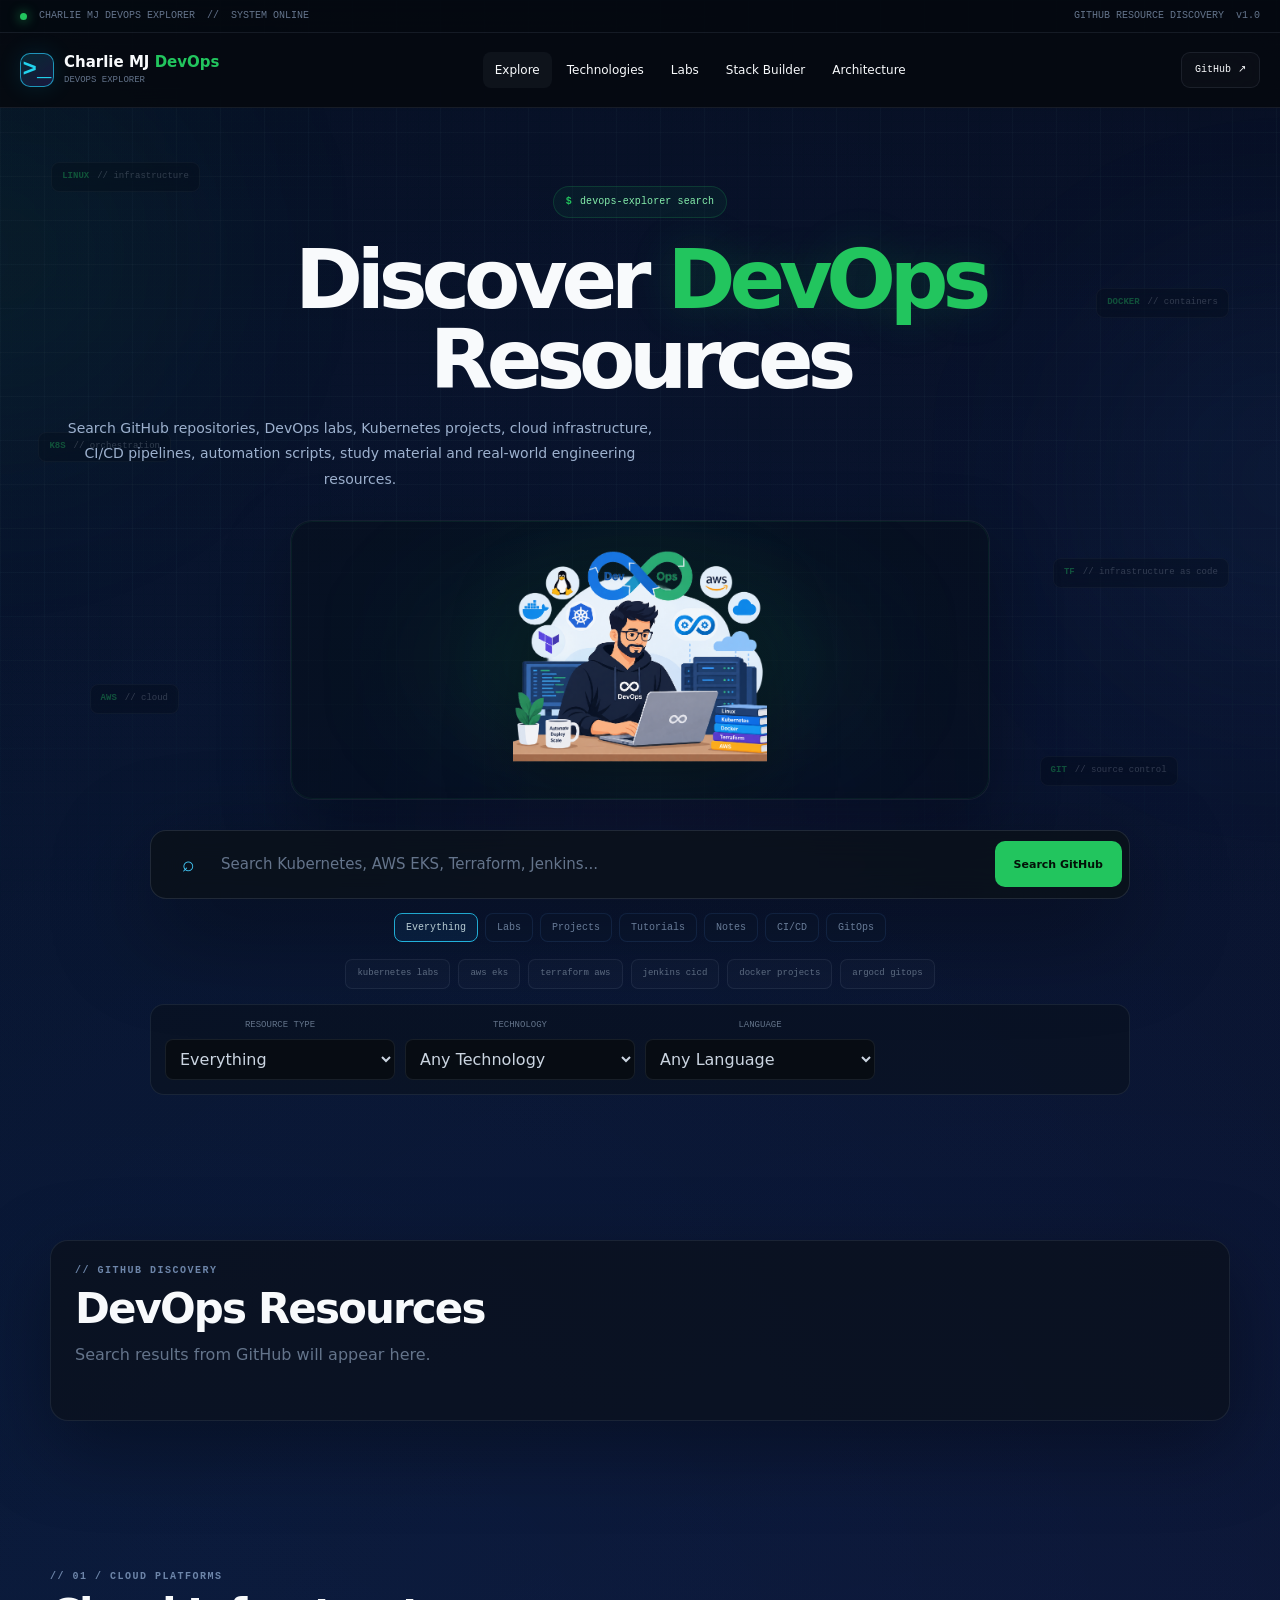
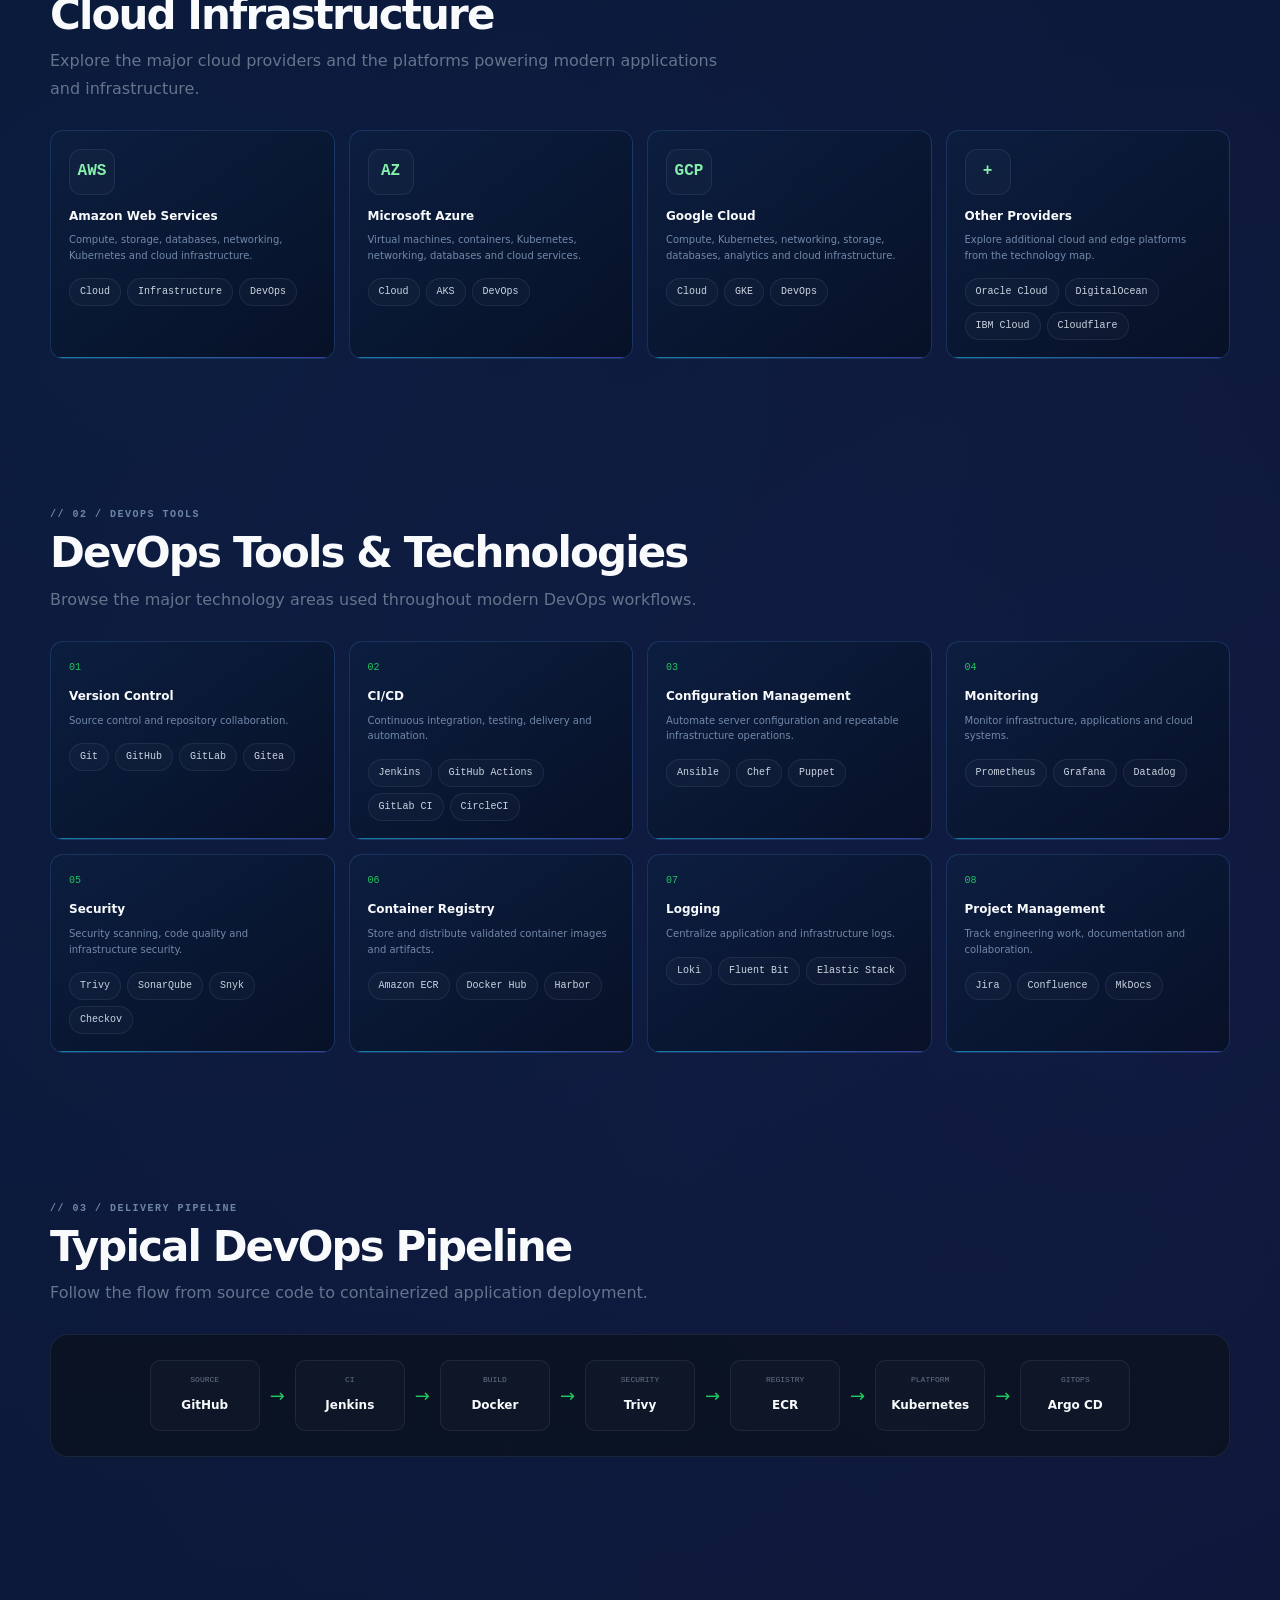
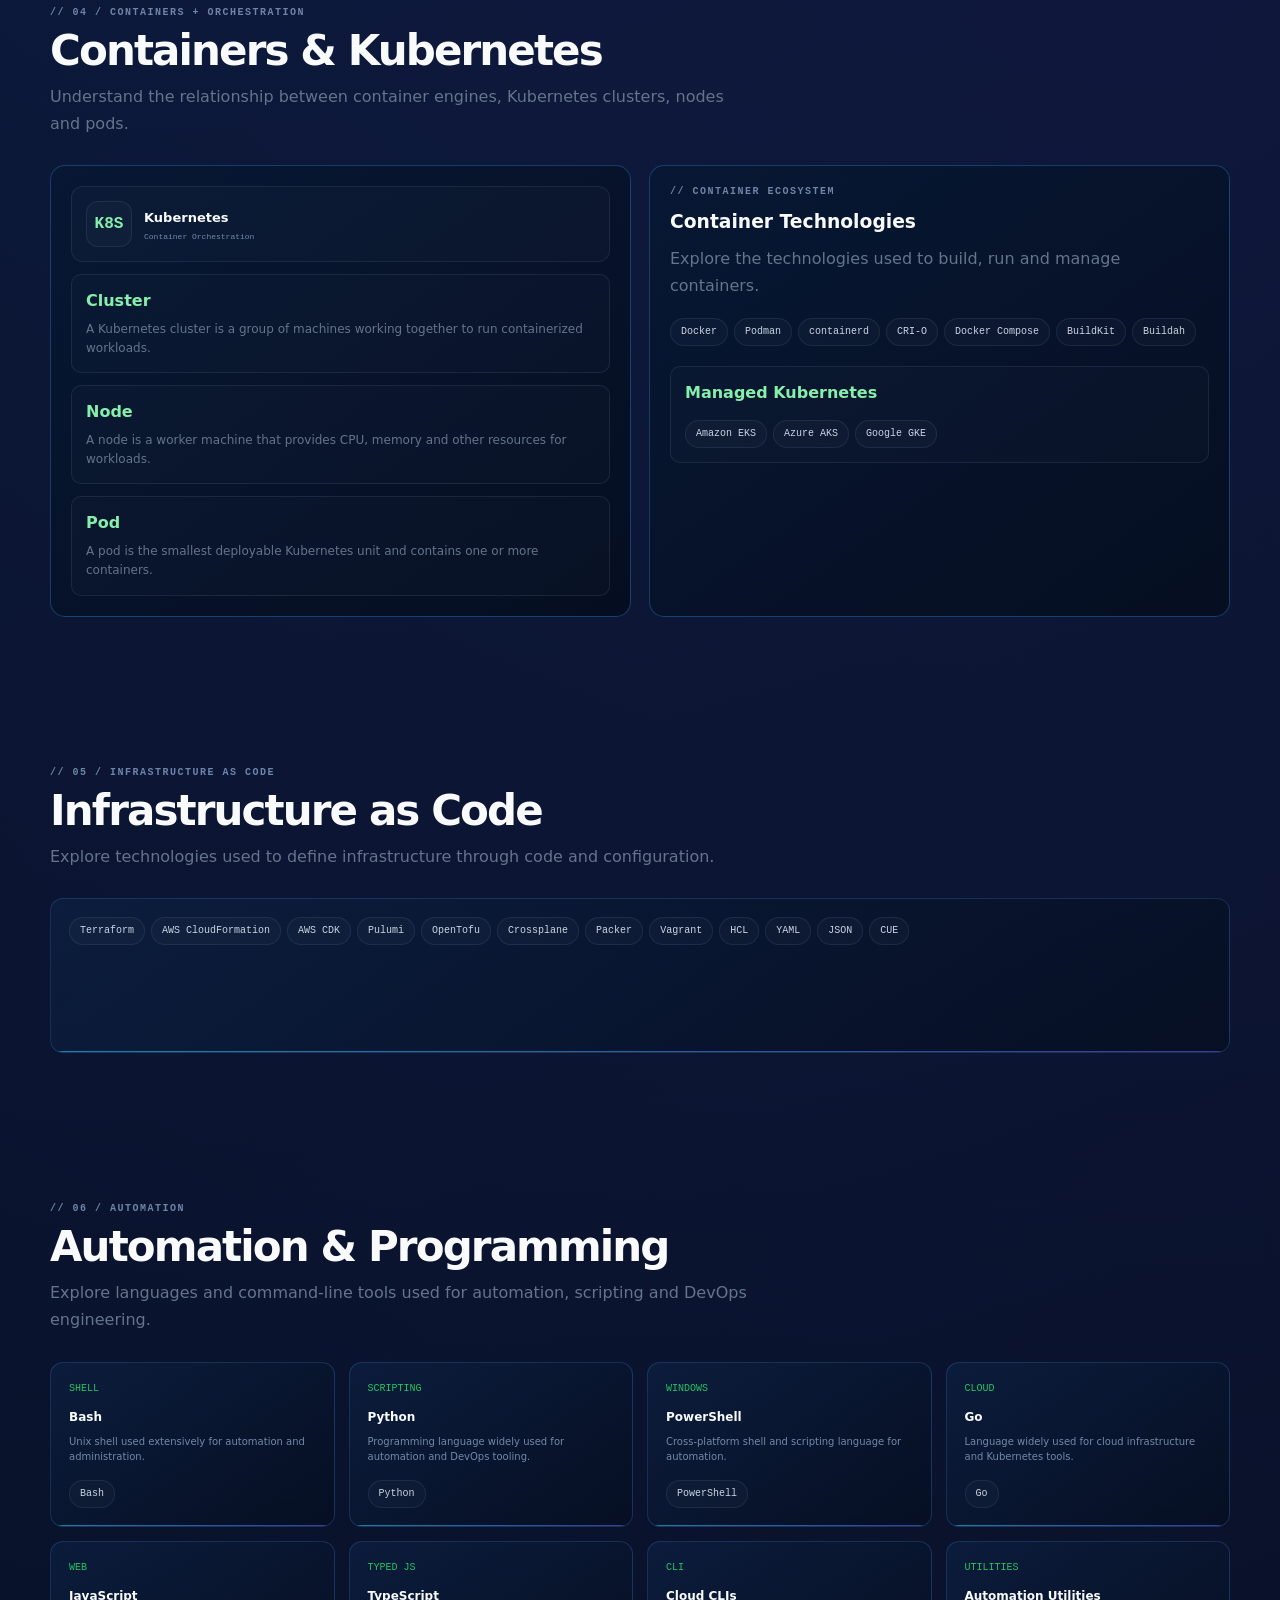
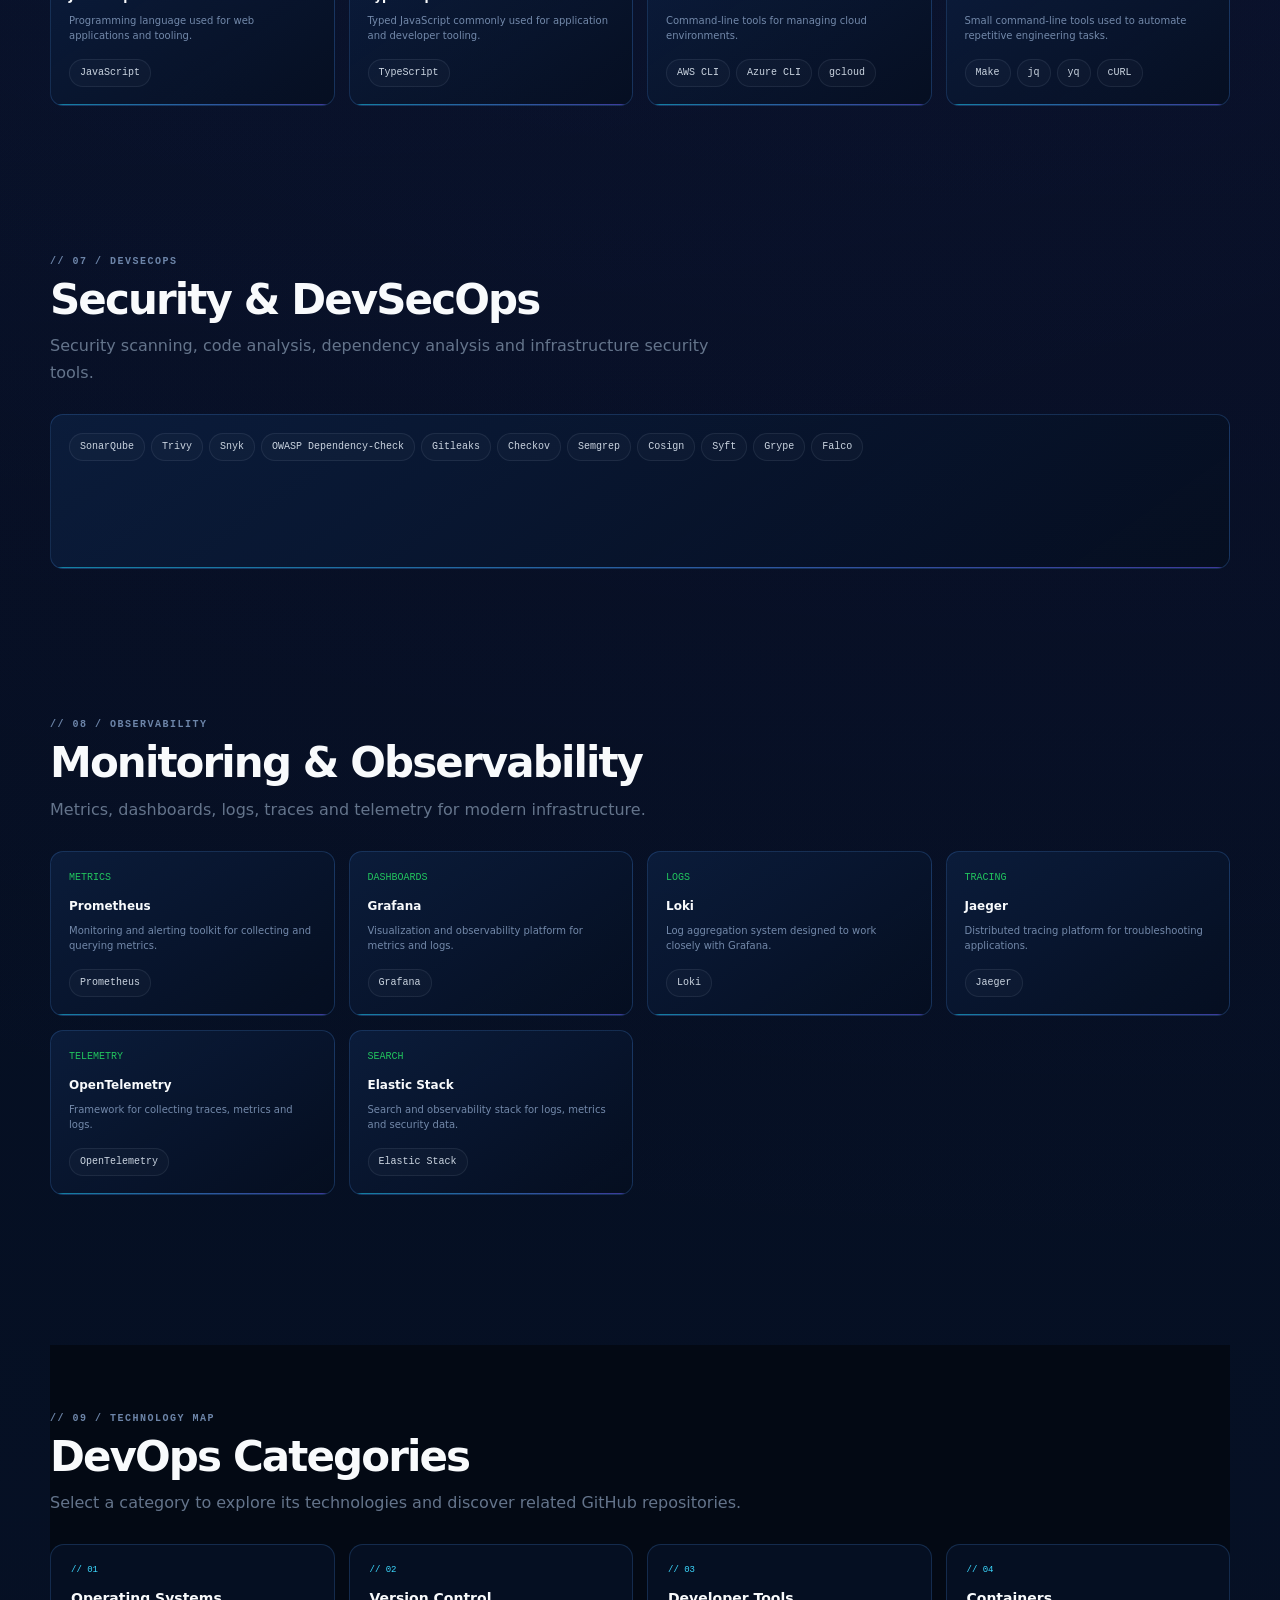
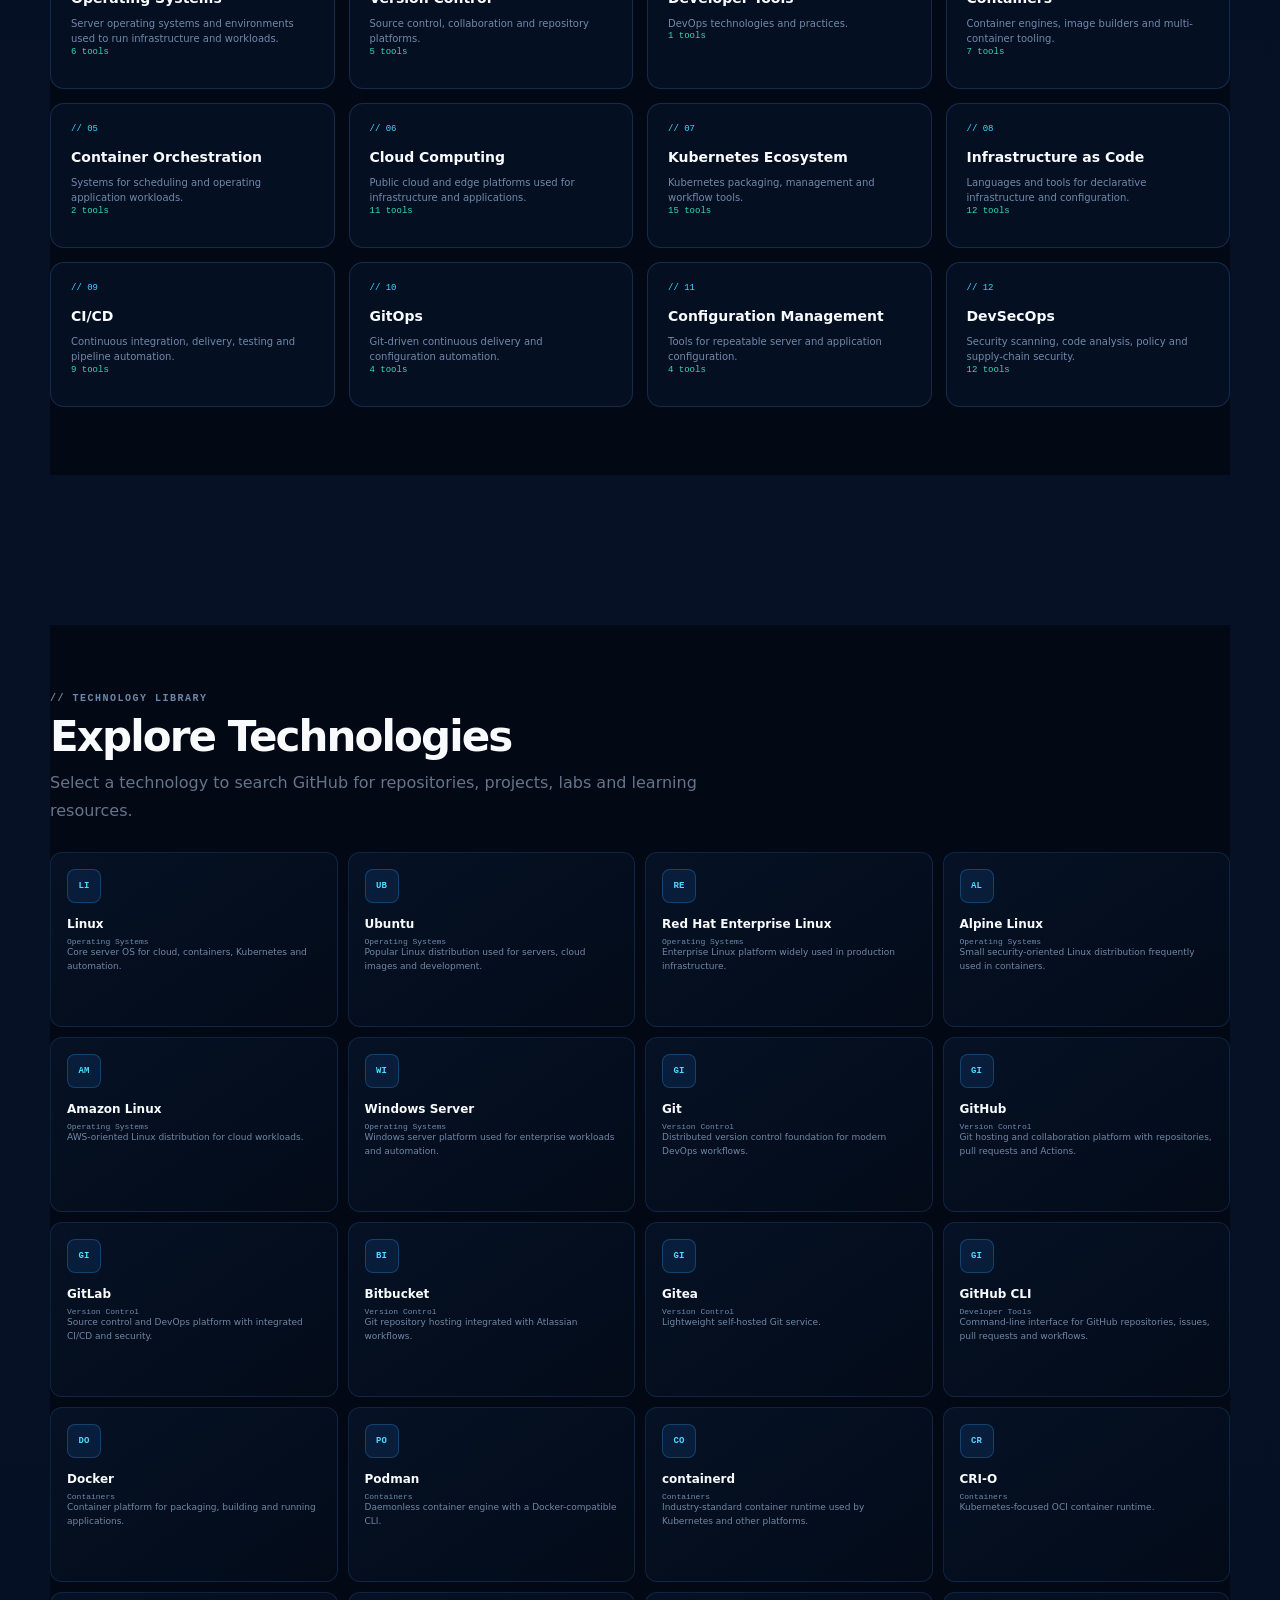
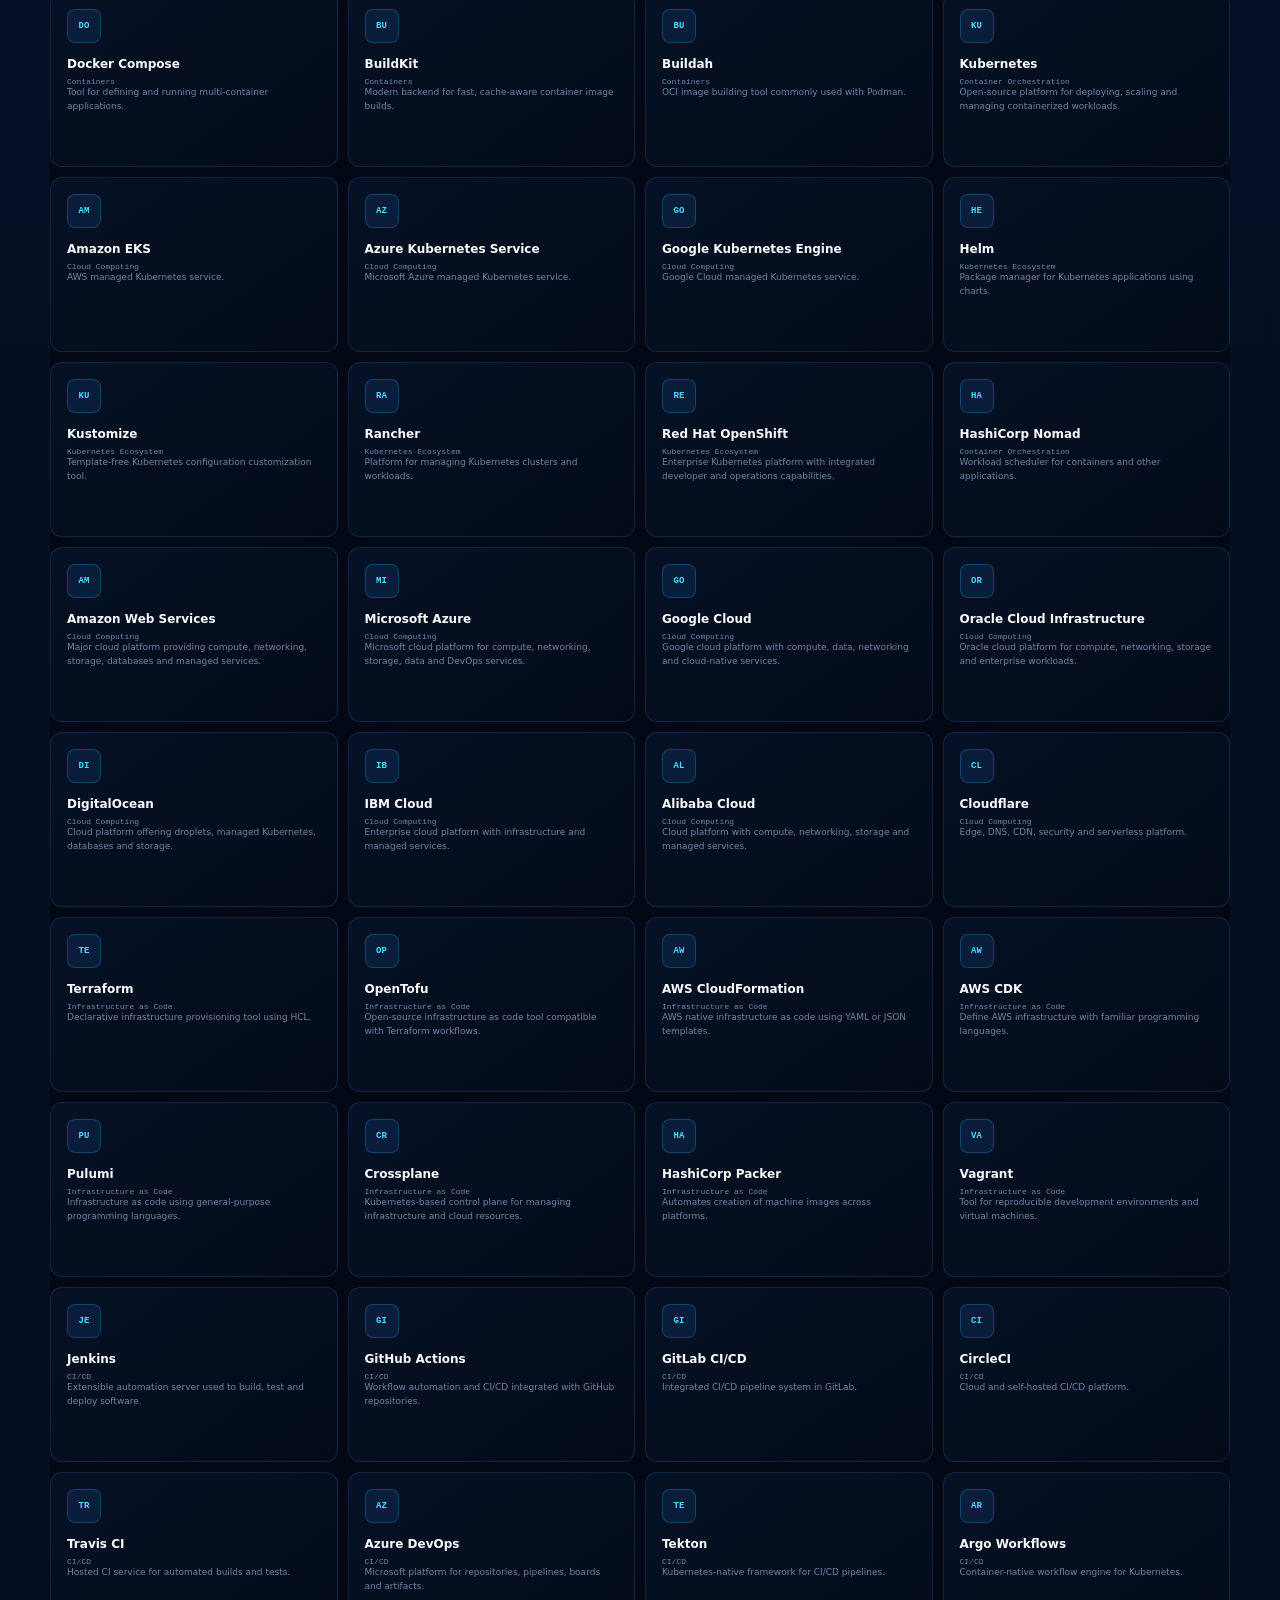
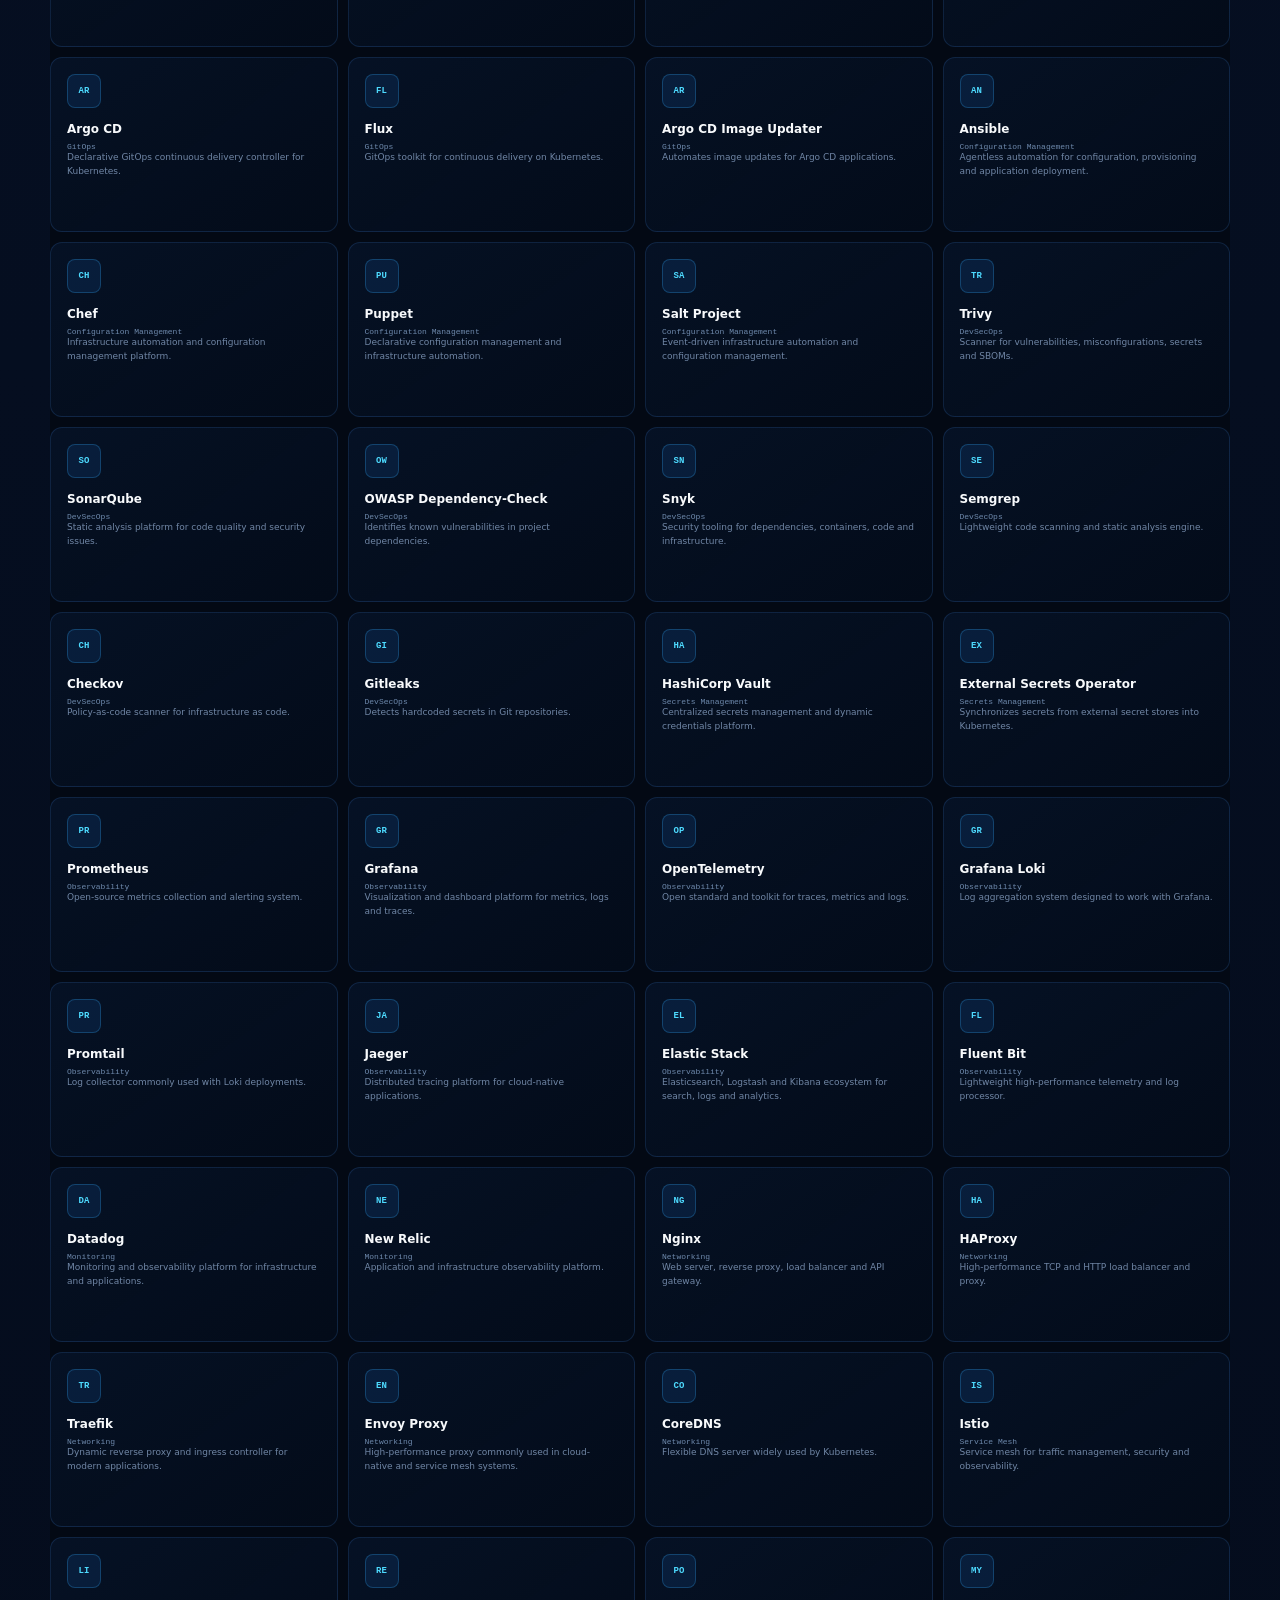
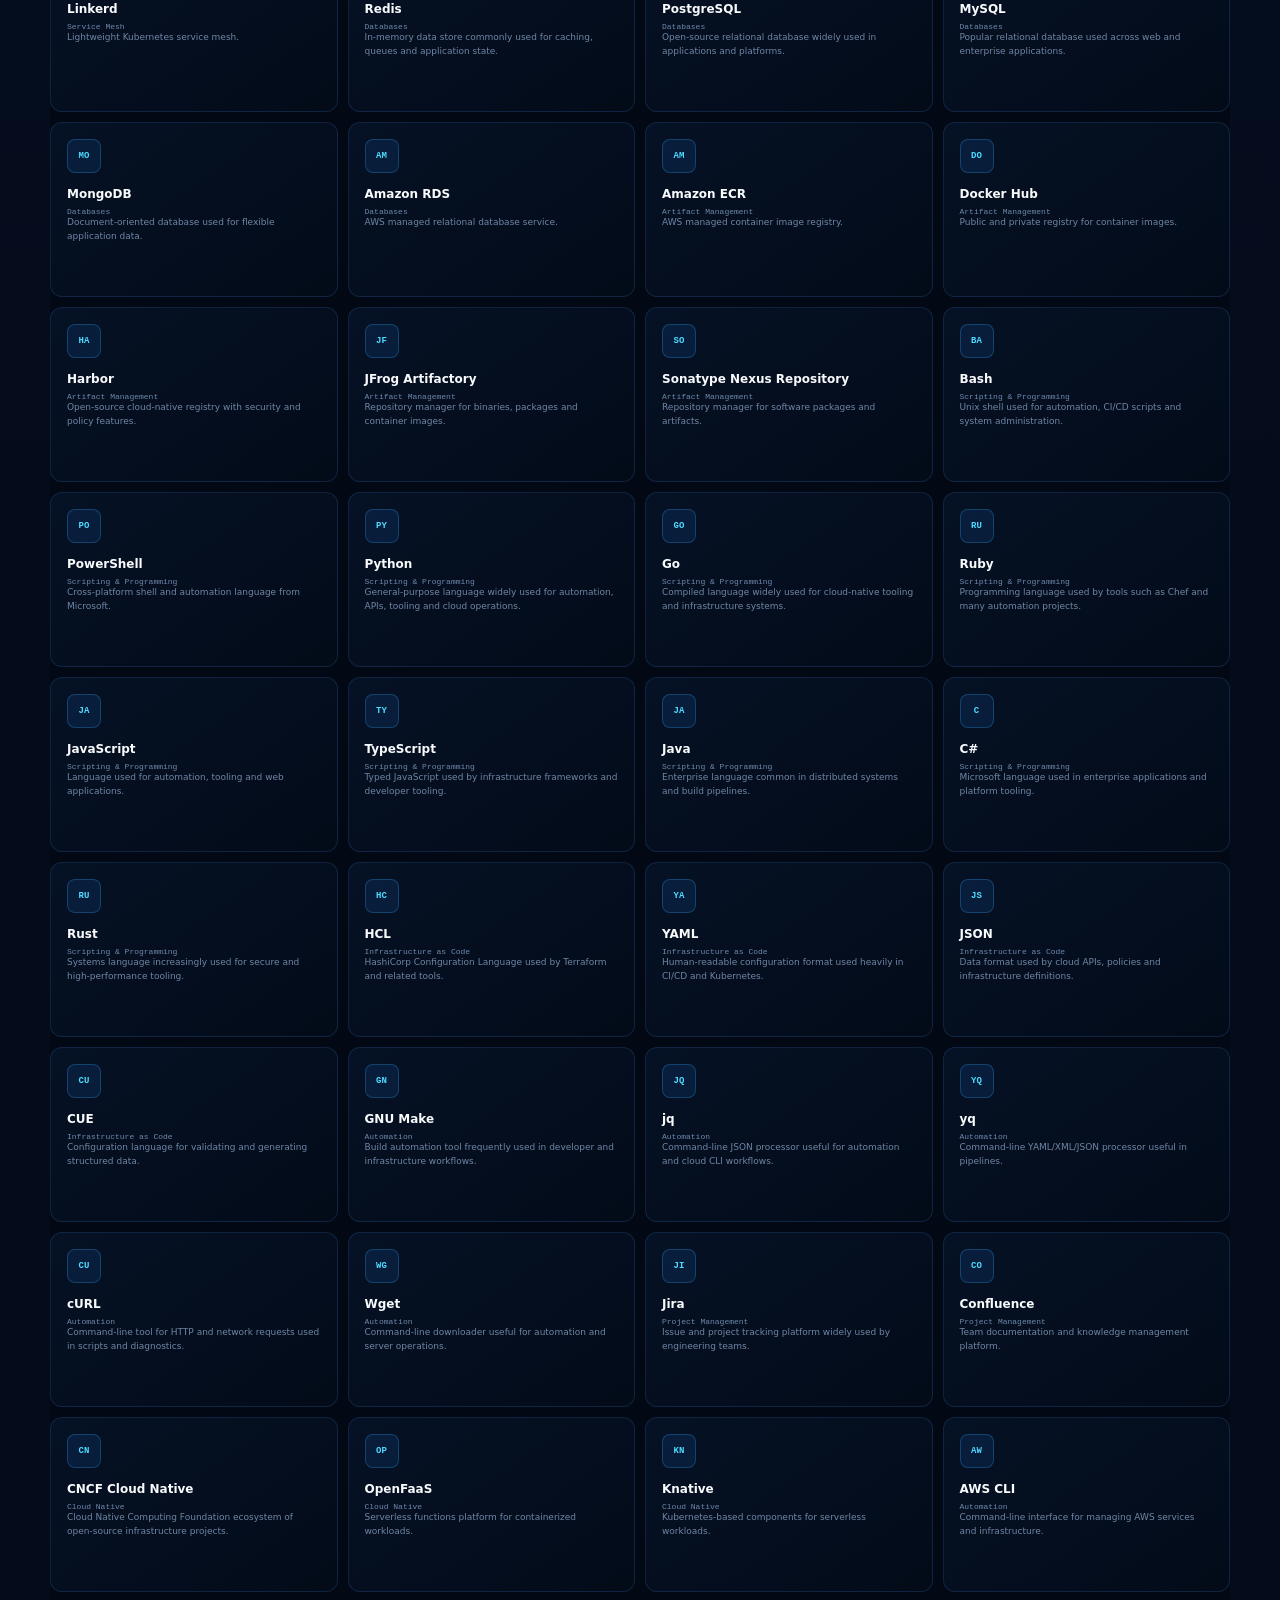
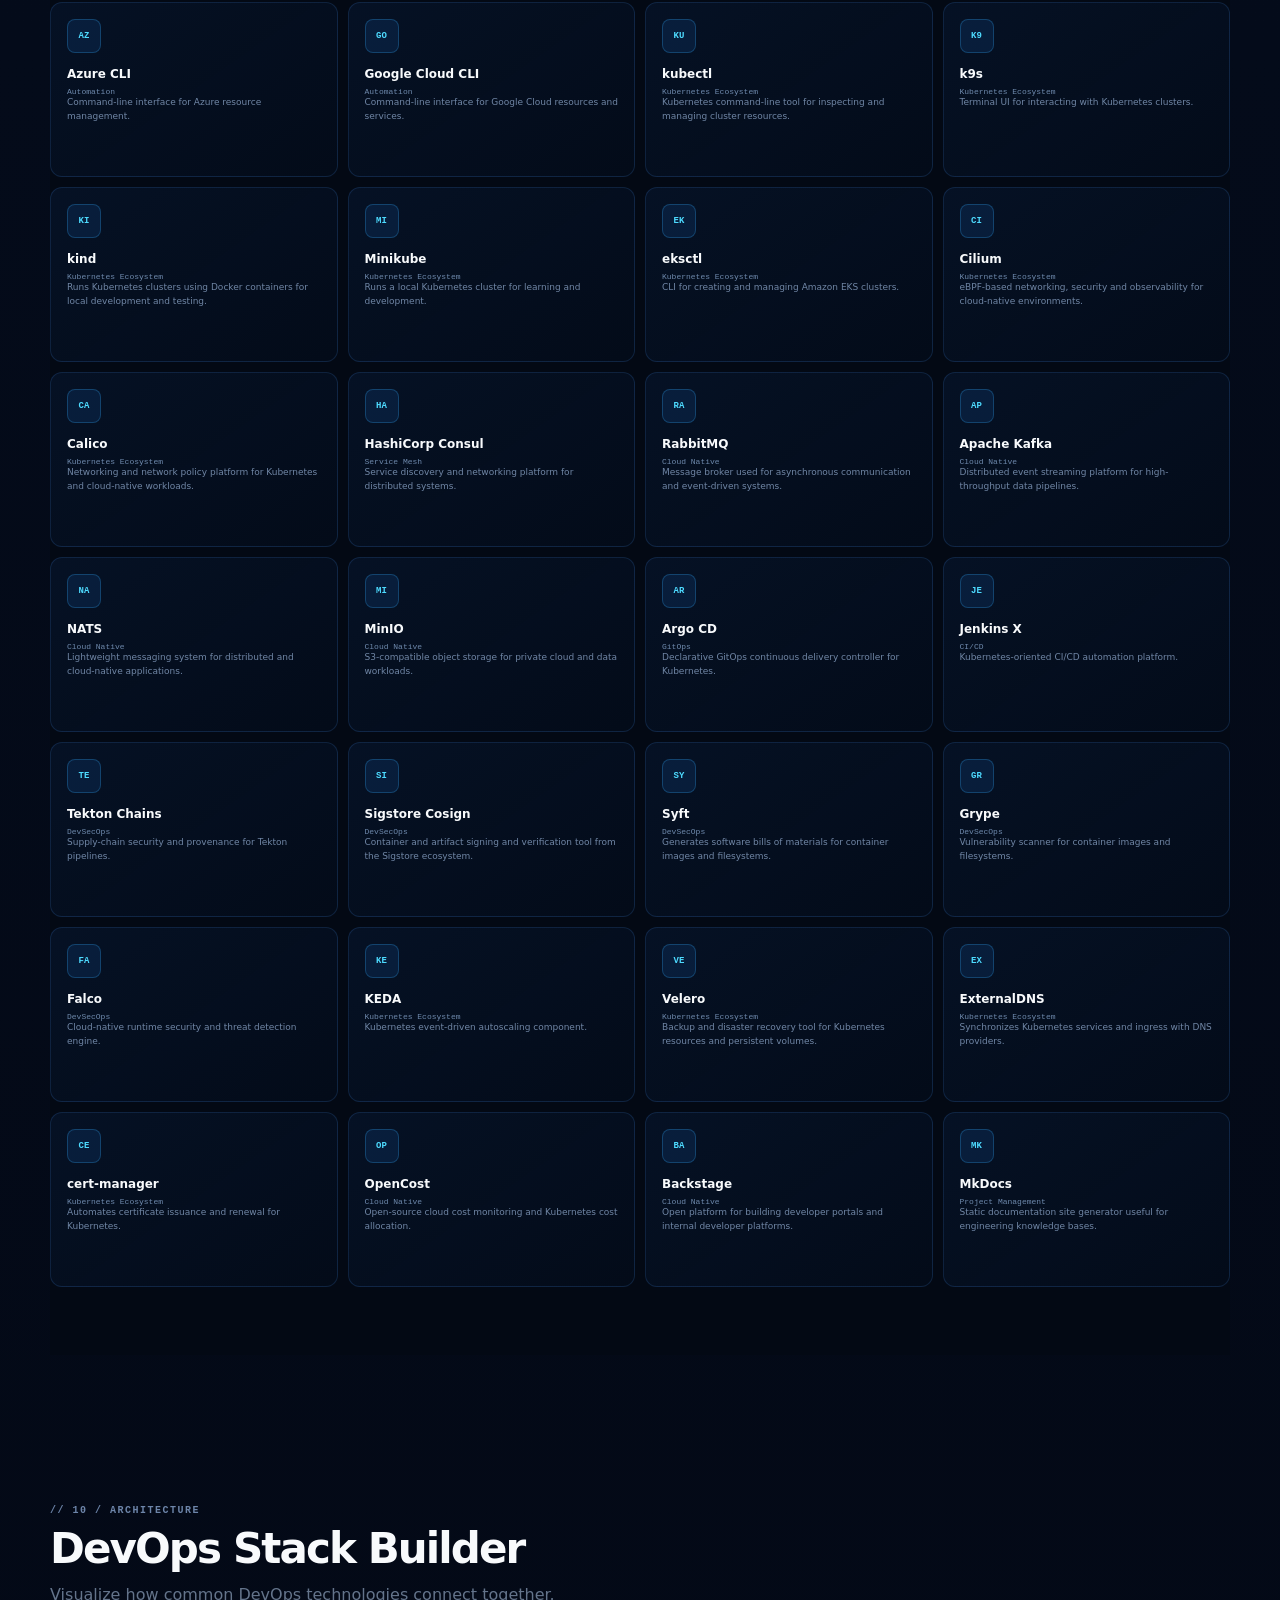
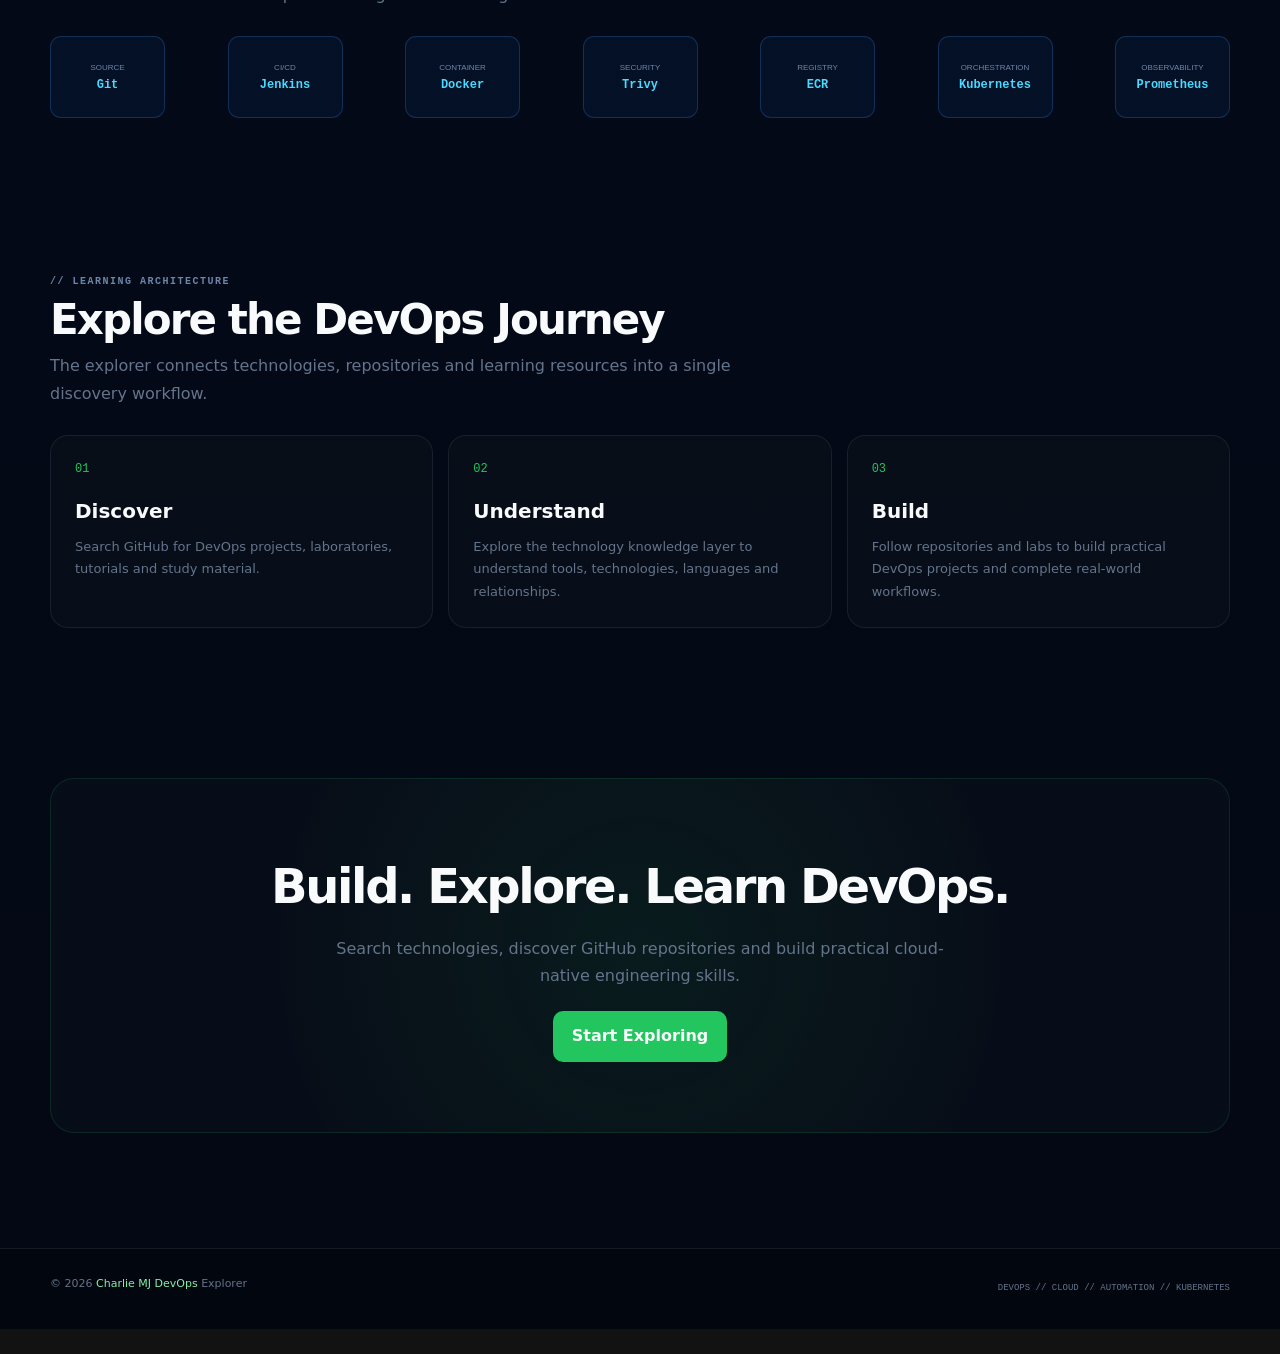
==== commit 27987617: "updating git" ====
--- a/index.html
+++ b/index.html
@@ -75,16 +75,7 @@
     href="https://fonts.gstatic.com"
     crossorigin
 >
-
-<link
-    href="https://fonts.googleapis.com/css2?family=Inter:wght@400;500;600;700;800;900&family=JetBrains+Mono:wght@400;500;600;700&display=swap"
-    rel="stylesheet"
->
-
 <link rel="stylesheet" href="css/style.css">
-<link rel="stylesheet" href="css/components.css">
-<link rel="stylesheet" href="css/responsive.css">
-<link rel="stylesheet" href="css/theme-redesign.css">
 
 
 
@@ -872,15 +863,15 @@
 
                     <div class="feature-tools">
 
-                        <span class="technology-pill">
+                        <span class="technology-pill" tabindex="0" role="button">
                             Cloud
                         </span>
 
-                        <span class="technology-pill">
+                        <span class="technology-pill" tabindex="0" role="button">
                             Infrastructure
                         </span>
 
-                        <span class="technology-pill">
+                        <span class="technology-pill" tabindex="0" role="button">
                             DevOps
                         </span>
 
@@ -915,17 +906,11 @@
 
                     <div class="feature-tools">
 
-                        <span class="technology-pill">
-                            Cloud
-                        </span>
-
-                        <span class="technology-pill">
-                            AKS
-                        </span>
-
-                        <span class="technology-pill">
-                            DevOps
-                        </span>
+                        <span class="technology-pill" tabindex="0" role="button"> Cloud </span>
+
+                        <span class="technology-pill" tabindex="0" role="button"> AKS </span>
+
+                        <span class="technology-pill" tabindex="0" role="button"> DevOps </span>
 
                     </div>
 
@@ -958,17 +943,11 @@
 
                     <div class="feature-tools">
 
-                        <span class="technology-pill">
-                            Cloud
-                        </span>
-
-                        <span class="technology-pill">
-                            GKE
-                        </span>
-
-                        <span class="technology-pill">
-                            DevOps
-                        </span>
+                        <span class="technology-pill" tabindex="0" role="button"> Cloud </span>
+
+                        <span class="technology-pill" tabindex="0" role="button"> GKE </span>
+
+                        <span class="technology-pill" tabindex="0" role="button"> DevOps </span>
 
                     </div>
 
@@ -3240,7 +3219,7 @@
 
                 <!-- Discover -->
 
-                <div class="flow-card">
+                <div class="flow-card" data-search-query="DevOps learning GitHub repositories" tabindex="0" role="button">
 
                     <div class="flow-number">
                         01
@@ -3261,7 +3240,7 @@
 
                 <!-- Understand -->
 
-                <div class="flow-card">
+                <div class="flow-card" data-search-query="DevOps concepts tutorials GitHub" tabindex="0" role="button">
 
                     <div class="flow-number">
                         02
@@ -3282,7 +3261,7 @@
 
                 <!-- Build -->
 
-                <div class="flow-card">
+                <div class="flow-card" data-search-query="DevOps projects labs GitHub" tabindex="0" role="button">
 
                     <div class="flow-number">
                         03
@@ -3341,58 +3320,6 @@
     </section>
 
 </main>
-
-
-<!-- =========================================================
-     TECHNOLOGY DETAILS MODAL
-
-     Kept available for future technology detail UI.
-
-     Current openTechnology() in app.js performs the GitHub
-     search directly, so this modal does not interfere with
-     the existing workflow.
-     ========================================================= -->
-
-<div
-    id="technologyModal"
-    class="technology-modal"
-    aria-hidden="true"
->
-
-    <div
-        class="technology-modal-content"
-        role="dialog"
-        aria-modal="true"
-        aria-labelledby="technologyModalTitle"
-    >
-
-        <button
-            id="technologyModalClose"
-            class="modal-close"
-            type="button"
-            aria-label="Close technology details"
-        >
-            ×
-        </button>
-
-        <div class="section-kicker">
-            // technology
-        </div>
-
-        <h2 id="technologyModalTitle">
-            Technology
-        </h2>
-
-        <p
-            id="technologyModalDescription"
-            class="section-description"
-        >
-            Explore this technology through GitHub resources.
-        </p>
-
-    </div>
-
-</div>
 
 
 <!-- =========================================================
@@ -3468,83 +3395,6 @@
 ></script>
 
 
-<!-- =========================================================
-     SMALL ACCESSIBILITY HELPER
-
-     This does NOT replace app.js.
-
-     It only makes the static modal close button harmless
-     if the modal is used by future UI functionality.
-     ========================================================= -->
-
-<script>
-
-    /*
-     * Keep the technology modal hidden unless another part
-     * of the application intentionally activates it.
-     */
-
-    const technologyModal =
-        document.getElementById(
-            "technologyModal"
-        );
-
-    const technologyModalClose =
-        document.getElementById(
-            "technologyModalClose"
-        );
-
-
-    if (
-        technologyModal &&
-        technologyModalClose
-    ) {
-
-        technologyModalClose.addEventListener(
-            "click",
-            () => {
-
-                technologyModal.classList.remove(
-                    "active"
-                );
-
-                technologyModal.setAttribute(
-                    "aria-hidden",
-                    "true"
-                );
-
-            }
-        );
-
-
-        technologyModal.addEventListener(
-            "click",
-            (event) => {
-
-                if (
-                    event.target ===
-                    technologyModal
-                ) {
-
-                    technologyModal.classList.remove(
-                        "active"
-                    );
-
-                    technologyModal.setAttribute(
-                        "aria-hidden",
-                        "true"
-                    );
-
-                }
-
-            }
-        );
-
-    }
-
-</script>
-
-
 </body>
 
 </html>
--- a/css/style.css
+++ b/css/style.css
@@ -1,3 +1,22 @@
+/*
+============================================================
+CHARLIE MJ DEVOPS EXPLORER
+style.css
+============================================================
+
+Single stylesheet loaded by index.html.
+
+It combines the project's functional base styles with the
+current visual theme. GitHub result cards and responsive
+interaction rules are maintained here so there is one CSS
+source of truth.
+
+Former component/responsive/theme CSS files are no longer
+loaded by index.html.
+============================================================
+*/
+
+
 /*
 ============================================================
 CHARLIE MJ DEVOPS EXPLORER
@@ -1997,89 +2016,19 @@
 }
 
 
-.repository-grid {
-
-    display:
-        grid;
-
-    grid-template-columns:
-        repeat(3, 1fr);
-
-    gap:
-        16px;
-
-    margin-top:
-        20px;
-
-}
-
-
-.repo-card {
-
-    min-height:
-        190px;
-
-    padding:
-        18px;
-
-    border:
-        1px solid var(--border);
-
-    border-radius:
-        14px;
-
-    background:
-        rgba(255, 255, 255, 0.018);
-
-    transition:
-        var(--transition);
-
-}
-
-
-.repo-card:hover {
-
-    border-color:
-        rgba(34, 197, 94, 0.25);
-
-    transform:
-        translateY(-3px);
-
-    box-shadow:
-        var(--shadow-small);
-
-}
-
-
-.repo-name {
-
-    color:
-        var(--green-light);
-
-    font-family:
-        var(--font-code);
-
-    font-weight:
-        700;
-
-}
-
-
-.repo-description {
-
-    margin-top:
-        12px;
-
-    color:
-        var(--text-muted);
-
-    font-size:
-        13px;
-
-    line-height:
-        1.6;
-
-}
+
+
+
+
+
+
+
+
+
+
+
+
+
 
 
 .tags {
@@ -2140,94 +2089,16 @@
 }
 
 
-.feature-card {
-
-    position:
-        relative;
-
-    min-height:
-        180px;
-
-    padding:
-        22px;
-
-    border:
-        1px solid var(--border);
-
-    border-radius:
-        var(--radius);
-
-    background:
-        linear-gradient(
-            145deg,
-            rgba(10, 17, 27, 0.88),
-            rgba(10, 17, 27, 0.45)
-        );
-
-    overflow:
-        hidden;
-
-    transition:
-        var(--transition);
-
-}
-
-
-.feature-card::after {
-
-    content:
-        "";
-
-    position:
-        absolute;
-
-    right:
-        -30%;
-
-    bottom:
-        -60%;
-
-    width:
-        180px;
-
-    height:
-        180px;
-
-    border-radius:
-        50%;
-
-    background:
-        rgba(34, 197, 94, 0.05);
-
-    filter:
-        blur(30px);
-
-    pointer-events:
-        none;
-
-}
-
-
-.feature-card:hover {
-
-    border-color:
-        rgba(34, 197, 94, 0.25);
-
-    transform:
-        translateY(-4px);
-
-}
-
-
-.feature-card[data-technology]:hover {
-
-    border-color:
-        rgba(34, 197, 94, 0.38);
-
-    box-shadow:
-        0 15px 45px rgba(0, 0, 0, 0.22);
-
-}
+
+
+
+
+
+
+
+
+
+
 
 
 .feature-index {
@@ -2244,32 +2115,10 @@
 }
 
 
-.feature-card h3 {
-
-    margin-top:
-        18px;
-
-    font-size:
-        19px;
-
-}
-
-
-.feature-card p {
-
-    margin-top:
-        9px;
-
-    color:
-        var(--text-muted);
-
-    font-size:
-        12px;
-
-    line-height:
-        1.6;
-
-}
+
+
+
+
 
 
 .feature-tools {
@@ -2449,103 +2298,19 @@
 }
 
 
-.technology-card {
-
-    position:
-        relative;
-
-    min-height:
-        150px;
-
-    padding:
-        20px;
-
-    border:
-        1px solid var(--border);
-
-    border-radius:
-        15px;
-
-    background:
-        rgba(10, 17, 27, 0.72);
-
-    overflow:
-        hidden;
-
-    transition:
-        var(--transition);
-
-}
-
-
-.technology-card::before {
-
-    content:
-        "";
-
-    position:
-        absolute;
-
-    top:
-        0;
-
-    left:
-        0;
-
-    right:
-        0;
-
-    height:
-        2px;
-
-    background:
-        linear-gradient(
-            90deg,
-            transparent,
-            var(--green),
-            transparent
-        );
-
-    opacity:
-        0;
-
-    transition:
-        var(--transition);
-
-}
-
-
-.technology-card:hover {
-
-    border-color:
-        rgba(34, 197, 94, 0.28);
-
-    transform:
-        translateY(-4px);
-
-    box-shadow:
-        0 15px 45px rgba(0, 0, 0, 0.25);
-
-}
-
-
-.technology-card:hover::before {
-
-    opacity:
-        1;
-
-}
-
-
-.technology-card:focus-visible {
-
-    border-color:
-        rgba(34, 197, 94, 0.45);
-
-    box-shadow:
-        0 0 0 3px rgba(34, 197, 94, 0.10);
-
-}
+
+
+
+
+
+
+
+
+
+
+
+
+
 
 
 .tech-logo {
@@ -2847,13 +2612,7 @@
    20. INFRASTRUCTURE AS CODE
    ============================================================ */
 
-#iac .feature-card,
-#security .feature-card {
-
-    min-height:
-        auto;
-
-}
+
 
 
 #iac .feature-tools,
@@ -3246,134 +3005,19 @@
    25. TECHNOLOGY MODAL
    ============================================================ */
 
-.technology-modal {
-
-    position:
-        fixed;
-
-    inset:
-        0;
-
-    z-index:
-        500;
-
-    display:
-        none;
-
-    align-items:
-        center;
-
-    justify-content:
-        center;
-
-    padding:
-        20px;
-
-    background:
-        rgba(0, 0, 0, 0.72);
-
-    backdrop-filter:
-        blur(8px);
-
-}
-
-
-.technology-modal.active {
-
-    display:
-        flex;
-
-}
-
-
-.technology-modal-content {
-
-    position:
-        relative;
-
-    width:
-        min(650px, 100%);
-
-    max-height:
-        90vh;
-
-    overflow-y:
-        auto;
-
-    padding:
-        28px;
-
-    border:
-        1px solid var(--border-strong);
-
-    border-radius:
-        20px;
-
-    background:
-        var(--panel-strong);
-
-    box-shadow:
-        var(--shadow);
-
-}
-
-
-.modal-close {
-
-    position:
-        absolute;
-
-    top:
-        16px;
-
-    right:
-        16px;
-
-    width:
-        34px;
-
-    height:
-        34px;
-
-    display:
-        grid;
-
-    place-items:
-        center;
-
-    border:
-        1px solid var(--border);
-
-    border-radius:
-        8px;
-
-    background:
-        transparent;
-
-    color:
-        var(--text-muted);
-
-    font-size:
-        18px;
-
-    transition:
-        var(--transition);
-
-}
-
-
-.modal-close:hover {
-
-    border-color:
-        rgba(34, 197, 94, 0.30);
-
-    background:
-        rgba(34, 197, 94, 0.06);
-
-    color:
-        var(--green-light);
-
-}
+
+
+
+
+
+
+
+
+
+
+
+
+
 
 
 /* ============================================================
@@ -3394,18 +3038,7 @@
 }
 
 
-.feature-card[data-technology]:focus-visible,
-.pipeline-node[data-technology]:focus-visible,
-.stack-node[data-technology]:focus-visible,
-.cluster-title[data-technology]:focus-visible {
-
-    outline:
-        2px solid var(--green);
-
-    outline-offset:
-        4px;
-
-}
+
 
 
 /* ============================================================
@@ -4043,4 +3676,295 @@
 <link rel="stylesheet" href="css/theme-redesign.css">
 
 ============================================================
-*/+*/
+
+/* ============================================================
+   CURRENT VISUAL THEME
+   ============================================================ */
+
+500;600;700;800&family=JetBrains+Mono:wght@400;500;600&display=swap"[bad string]
+
+
+:root{
+  --bg:#030814;--bg2:#061126;--panel:rgba(8,20,45,.72);--panel2:rgba(11,27,58,.8);
+  --line:rgba(75,145,255,.24);--line2:rgba(108,91,255,.30);
+  --text:#f4f8ff;--muted:#91a6c6;--cyan:#18d8ff;--blue:#278cff;--violet:#7957ff;--pink:#b34dff;--green:#28e6bb;
+  --shadow:0 24px 80px rgba(0,0,0,.34);--radius:18px;
+}
+*{box-sizing:border-box}
+html{scroll-behavior:smooth}
+body.devops-explorer-page{
+  margin:0;background:
+    radial-gradient(circle at 12% 12%,rgba(0,153,255,.10),transparent 25%),
+    radial-gradient(circle at 88% 16%,rgba(127,64,255,.11),transparent 27%),
+    linear-gradient(180deg,#030814 0%,#061126 45%,#030814 100%);
+  color:var(--text);font-family:Inter,system-ui,sans-serif;line-height:1.55;
+}
+body.devops-explorer-page a{color:inherit;text-decoration:none}
+.container{width:min(1180px,calc(100% - 44px));margin-inline:auto}
+.site-noise{position:fixed;inset:0;pointer-events:none;z-index:0;opacity:.06;background-image:linear-gradient(rgba(255,255,255,.04) 1px,transparent 1px),linear-gradient(90deg,rgba(255,255,255,.04) 1px,transparent 1px);background-size:42px 42px}
+.site-glow{position:fixed;width:420px;height:420px;border-radius:50%;filter:blur(100px);opacity:.11;pointer-events:none;z-index:0}.glow-a{top:6%;left:-180px;background:#008cff}.glow-b{top:35%;right:-180px;background:#733dff}
+.top-status-bar{position:relative;z-index:10;background:rgba(2,7,17,.84);border-bottom:1px solid rgba(93,135,205,.13);font:10px "JetBrains Mono",monospace;letter-spacing:.12em;color:#6e85a7}
+.status-inner{min-height:28px;display:flex;align-items:center;justify-content:space-between}.status-indicator{display:inline-block;width:6px;height:6px;border-radius:50%;background:var(--green);box-shadow:0 0 12px var(--green);margin-right:8px}.status-separator{margin:0 9px;color:#415579}.status-version{margin-left:12px;color:#62c6ff}
+.main-header{position:sticky;top:0;z-index:20;background:rgba(3,9,22,.72);backdrop-filter:blur(18px);border-bottom:1px solid rgba(102,153,255,.14)}
+.nav-container{height:70px;display:flex;align-items:center;gap:30px}.brand{display:flex;align-items:center;gap:10px;min-width:190px}.brand-mark{width:34px;height:34px;border:1px solid rgba(39,213,255,.65);border-radius:10px;display:grid;place-items:center;color:var(--cyan);font-size:24px;line-height:1;background:linear-gradient(145deg,rgba(24,216,255,.15),rgba(121,87,255,.18));box-shadow:0 0 25px rgba(24,216,255,.12)}.brand-wordmark{display:flex;flex-direction:column;line-height:1.05}.brand-wordmark strong{font-size:13px;letter-spacing:.05em}.brand-wordmark small{font-size:9px;color:#7e9bc1;margin-top:4px}
+.main-nav{display:flex;align-items:center;justify-content:space-between;gap:20px;flex:1}.nav-links-group{display:flex;align-items:center;gap:4px}.nav-link{padding:9px 11px!important;color:#a9bbd6!important;font-size:11px!important;border-radius:9px;transition:.2s}.nav-link:hover,.nav-link.active{color:#fff!important;background:rgba(44,143,255,.10)}.nav-link.active{box-shadow:inset 0 -2px 0 var(--cyan)}.nav-github{font-size:11px;padding:9px 14px;border:1px solid rgba(70,180,255,.42);border-radius:10px;color:#dcecff!important}.mobile-menu-button{display:none;background:none;border:0;color:white;font-size:22px}
+.hero-section{position:relative;overflow:hidden;border-bottom:1px solid rgba(82,139,240,.16);min-height:470px;background:
+  radial-gradient(circle at 78% 45%,rgba(28,166,255,.12),transparent 25%),
+  radial-gradient(circle at 93% 30%,rgba(125,76,255,.16),transparent 27%);}
+.hero-backdrop{position:absolute;inset:0;opacity:.10;background-image:url("../assets/images/devops-engineer.png");background-repeat:no-repeat;background-position:85% 48%;background-size:540px;filter:saturate(1.15) contrast(1.05)}
+.hero-container{position:relative;z-index:1;min-height:470px;display:grid;grid-template-columns:1.05fr .95fr;align-items:center;gap:35px;padding:55px 0}.hero-content{max-width:650px}.eyebrow,.section-number{font:600 10px "JetBrains Mono",monospace;letter-spacing:.16em;color:#35cfff}.eyebrow span{display:inline-block;width:24px;height:1px;background:var(--cyan);vertical-align:middle;margin-right:8px}.hero-content h1{font-size:clamp(40px,5.2vw,72px);line-height:.96;letter-spacing:-.055em;margin:17px 0 14px;font-weight:800}.hero-content h1 span{background:linear-gradient(90deg,#20d9ff,#347eff,#9b55ff);-webkit-background-clip:text;background-clip:text;color:transparent}.hero-lead{font-size:15px;color:#b9c9e3;margin:0 0 12px}.hero-lead b{color:#39d7ff;margin:0 5px}.hero-description{max-width:620px;color:#9db1ce;font-size:14px;margin:0}.hero-actions{display:flex;gap:12px;margin-top:25px}.primary-btn,.secondary-btn,.outline-btn{display:inline-flex;align-items:center;gap:12px;padding:12px 17px;border-radius:12px;font-size:11px;font-weight:700;letter-spacing:.02em;transition:.2s}.primary-btn{color:#031022;background:linear-gradient(90deg,#25dcff,#337eff);box-shadow:0 10px 30px rgba(24,170,255,.20)}.primary-btn:hover{transform:translateY(-2px);box-shadow:0 15px 40px rgba(24,170,255,.32)}.secondary-btn,.outline-btn{border:1px solid rgba(70,170,255,.48);background:rgba(4,15,34,.46);color:#dcecff!important}.secondary-btn:hover,.outline-btn:hover{border-color:#37d4ff;background:rgba(29,116,255,.10)}.hero-capabilities{display:flex;flex-wrap:wrap;gap:9px;margin-top:20px}.hero-capabilities span{font:9px "JetBrains Mono",monospace;color:#7590b4;padding:6px 9px;border:1px solid rgba(79,139,218,.17);border-radius:999px;background:rgba(5,15,32,.55)}
+.hero-art{height:380px;position:relative;display:grid;place-items:center}.hero-image-card{width:355px;height:355px;border:1px solid rgba(49,189,255,.42);border-radius:32px;background:radial-gradient(circle,rgba(18,128,255,.13),rgba(5,14,31,.18) 58%,transparent 70%);box-shadow:0 0 90px rgba(0,143,255,.14),inset 0 0 50px rgba(47,102,255,.08);display:grid;place-items:center;position:relative;z-index:2}.hero-image-card:before{content:"";position:absolute;inset:12px;border:1px dashed rgba(74,164,255,.22);border-radius:25px}.hero-image-card img{width:92%;height:92%;object-fit:contain;position:relative;z-index:1;filter:drop-shadow(0 25px 40px rgba(0,0,0,.45))}
+.hero-orbit{position:absolute;border:1px solid rgba(46,176,255,.16);border-radius:50%;transform:rotate(-18deg)}.orbit-one{width:460px;height:230px}.orbit-two{width:370px;height:185px;transform:rotate(34deg)}
+.floating-badge{position:absolute;z-index:3;padding:9px 11px;border:1px solid rgba(72,180,255,.45);border-radius:11px;background:rgba(5,15,34,.82);backdrop-filter:blur(10px);font:600 10px "JetBrains Mono",monospace;box-shadow:0 10px 30px rgba(0,0,0,.3)}.badge-aws{top:38px;right:55px}.badge-k8s{top:8px;left:105px}.badge-docker{right:4px;bottom:72px}.badge-tf{left:55px;bottom:68px}.badge-cli{left:15px;top:135px;color:#4de0ff}
+.search-section{position:relative;z-index:2;padding:34px 0 50px;background:linear-gradient(180deg,#050d1c,#061126)}
+.section-kicker{font:600 10px "JetBrains Mono",monospace;color:#6d85a9;letter-spacing:.15em;margin-bottom:10px}.search-shell{border:1px solid rgba(75,143,232,.25);border-radius:18px;background:rgba(7,18,39,.78);box-shadow:var(--shadow);padding:17px}.search-box{display:flex;gap:10px}.search-input-wrapper{flex:1;display:flex;align-items:center;border:1px solid rgba(75,145,255,.23);background:#030b18;border-radius:12px;min-width:0}.search-icon{font-size:21px;color:#45cfff;padding-left:15px}.search-input{width:100%;background:none!important;border:0!important;outline:0!important;color:#e9f3ff!important;padding:15px 13px;font-size:13px!important}.search-input::placeholder{color:#5f7598}.search-button{border:0;border-radius:11px;padding:0 24px;background:linear-gradient(90deg,#22ddff,#3281ff);color:#041022;font-weight:800;font-size:11px;min-width:120px}.search-button span{margin-left:9px}.search-type-selector{display:flex!important;flex-wrap:wrap;gap:6px!important;margin-top:12px!important;justify-content:flex-start!important}.search-type{border:1px solid rgba(73,128,206,.18)!important;background:rgba(11,25,52,.65)!important;color:#7e95b7!important;border-radius:8px!important;padding:8px 11px!important;font:10px "JetBrains Mono",monospace!important}.search-type.active,.search-type:hover{color:#dff7ff!important;border-color:#28cfff!important;background:rgba(27,154,255,.10)!important}.quick-search-section{display:flex;align-items:center;gap:14px;margin-top:13px}.quick-search-label{font:600 9px "JetBrains Mono",monospace;color:#4e6b94;white-space:nowrap}.quick-search-list{display:flex!important;flex-wrap:wrap;gap:7px!important;justify-content:flex-start!important}.quick-search{border:0;background:transparent;color:#75a1ce;font-size:10px;padding:3px 0}.quick-search:hover{color:#39d7ff}.filters{display:grid!important;grid-template-columns:repeat(4,minmax(0,1fr));gap:10px!important;margin-top:15px!important}.filter-group label{display:block;color:#5f7699;font:600 9px "JetBrains Mono",monospace;margin:0 0 6px}.filter-select{width:100%;appearance:auto;background:#061126!important;color:#9bb1d0!important;border:1px solid rgba(75,139,220,.2)!important;border-radius:9px;padding:10px!important;font-size:10px!important}
+.results-section,.feature-section,.pipeline-section,.split-section,.categories-section,.technologies-map,.stack-section,.architecture-section,.cta-section{position:relative;z-index:1;padding:68px 0}.results-section{background:#030914}.section-heading-inline{display:flex;justify-content:space-between;align-items:end;gap:20px;margin-bottom:24px}.section-heading-inline h2,.section-heading h2,.feature-copy h2,.split-card h2,.cta-card h2{font-size:clamp(25px,3vw,39px);letter-spacing:-.04em;line-height:1.05;margin:8px 0}.result-meta{font-size:10px;color:#637b9e;font-family:"JetBrains Mono",monospace}.result-meta strong{color:#41dcff;font-size:18px}.result-meta span{margin-left:12px}.empty-state{grid-column:1/-1!important;min-height:160px!important;border:1px dashed rgba(69,142,224,.18);border-radius:14px!important;background:rgba(5,14,29,.45);display:grid;place-content:center;text-align:center;padding:30px}.empty-state-icon{color:#32d8ff!important;font-family:"JetBrains Mono",monospace}.empty-state-title{color:#cfe4ff!important;font-weight:700}.empty-state-description{color:#7188a8!important;font-size:11px}
+.feature-section{background:linear-gradient(180deg,#061126,#07162d);border-block:1px solid rgba(77,132,223,.10)}.feature-section.alt{background:#040c19}.feature-layout{display:grid;grid-template-columns:280px 1fr;gap:45px;align-items:center}.feature-copy p{color:#8198ba;font-size:12px;margin:14px 0 20px}.feature-cards{display:grid;gap:11px}.feature-cards.four{grid-template-columns:repeat(4,1fr)}.feature-cards.compact{grid-template-columns:repeat(4,1fr)}.feature-card{min-height:155px;border:1px solid rgba(72,144,231,.24);border-radius:13px;background:linear-gradient(145deg,rgba(12,31,64,.8),rgba(5,14,31,.75));padding:18px;transition:.25s;position:relative;overflow:hidden}.feature-card:after{content:"";position:absolute;inset:auto 0 0;height:1px;background:linear-gradient(90deg,#1ad7ff,#6d5dff);opacity:.55}.feature-card:hover{transform:translateY(-3px);border-color:rgba(37,208,255,.5);box-shadow:0 18px 40px rgba(0,0,0,.25)}.feature-card h3{font-size:12px;margin:12px 0 7px}.feature-card p{font-size:10px;color:#7389aa;margin:0;line-height:1.55}.provider-icon,.mini-icon{display:inline-grid;place-items:center;width:42px;height:42px;border:1px solid rgba(67,179,255,.38);border-radius:11px;color:#54dfff;font-size:13px;font-weight:700}.provider-icon.azure{color:#4d8fff}.provider-icon.gcp{color:#49dbff}.provider-icon.other{color:#aa8cff;font-size:10px}.tool-stat{color:#32d9ff;font:700 20px "JetBrains Mono",monospace}.tool-stat small{display:block;color:#607a9f;font:9px Inter,sans-serif;margin-top:3px}
+.pipeline-section{background:radial-gradient(circle at 20% 50%,rgba(0,126,255,.09),transparent 30%),#040c19}.pipeline-layout{grid-template-columns:260px 1fr}.pipeline-card{border:1px solid rgba(74,147,239,.28);border-radius:15px;padding:25px;display:flex;align-items:center;justify-content:space-between;background:rgba(5,15,33,.65);overflow:auto}.pipeline-step{min-width:80px;text-align:center;display:flex;flex-direction:column;align-items:center;gap:4px}.pipeline-step>b{font:9px "JetBrains Mono",monospace;color:#3ccfff}.pipeline-icon{width:43px;height:43px;border-radius:50%;display:grid;place-items:center;border:1px solid rgba(54,164,255,.6);background:#071a35;color:#4de0ff;font-size:14px}.pipeline-step strong{font-size:10px}.pipeline-step small{font-size:8px;color:#6c86a8}.pipeline-card>i{color:#4a96d9;font-style:normal}
+.cluster-panel{border:1px solid rgba(58,158,255,.32);border-radius:15px;padding:20px;background:linear-gradient(145deg,rgba(7,24,51,.85),rgba(5,13,29,.85));min-height:250px;position:relative}.cluster-title{display:flex;gap:12px;align-items:center}.k8s-logo{display:grid;place-items:center;width:46px;height:46px;border-radius:12px;background:rgba(30,123,255,.14);border:1px solid #277fff;color:#48bfff;font:700 11px "JetBrains Mono",monospace}.cluster-title strong{display:block;font-size:13px}.cluster-title small{display:block;color:#7087a8;font-size:9px;margin-top:3px}.cluster-nodes{display:grid;grid-template-columns:1fr 1fr 1fr;gap:9px;margin:28px 0 15px;padding:14px;border:1px dashed rgba(57,160,255,.25);border-radius:12px;text-align:center}.cluster-nodes>span{grid-column:1/-1;font:10px "JetBrains Mono",monospace;color:#3ed6ff}.worker{border:1px solid rgba(72,135,219,.24);padding:12px;border-radius:9px}.worker b{display:block;font-size:9px}.worker em{font-size:8px;color:#667f9f;font-style:normal}.cluster-stack{display:flex;gap:8px;flex-wrap:wrap}.cluster-stack span,.tool-pills span,.language-pills span{font:9px "JetBrains Mono",monospace;padding:7px 9px;border-radius:7px;background:rgba(32,99,171,.10);border:1px solid rgba(62,145,230,.2);color:#86b8e7}
+.split-section{padding:20px 0 70px;background:#040c19}.split-grid{display:grid;grid-template-columns:1fr 1fr;gap:12px}.split-card{border:1px solid rgba(74,137,224,.25);border-radius:15px;padding:28px;background:linear-gradient(145deg,rgba(14,25,54,.72),rgba(6,13,29,.8));min-height:250px}.split-card p{color:#8399b8;font-size:11px;max-width:450px}.tool-pills,.language-pills{display:flex;flex-wrap:wrap;gap:7px;margin:20px 0}.terminal-window{background:#030914;border:1px solid rgba(76,141,221,.28);border-radius:10px;padding:13px;margin-top:15px}.terminal-window code{font:10px/1.8 "JetBrains Mono",monospace;color:#7fcfff}.terminal-window code span{color:#40e0bd}
+.section-heading{max-width:760px;margin-bottom:30px}.section-heading p{color:#7f96b7;font-size:12px}.category-grid{display:grid!important;grid-template-columns:repeat(3,1fr);gap:12px}.category-card{padding:20px!important;min-height:145px;border:1px solid rgba(69,137,220,.23)!important;background:rgba(7,19,41,.72)!important;border-radius:14px!important;transition:.2s}.category-card:hover{border-color:#2ad7ff!important;transform:translateY(-2px)}.category-number{font:9px "JetBrains Mono",monospace;color:#3cd9ff!important}.category-name{font-size:14px!important;font-weight:700;margin:13px 0 6px}.category-description{font-size:10px!important;color:#7188aa!important}.category-count{color:#35d7ba!important;font:9px "JetBrains Mono",monospace!important}
+.technologies-map{background:#030914}.technology-toolbar{display:flex;justify-content:space-between;align-items:center;color:#637b9e;font:10px "JetBrains Mono",monospace;margin-bottom:12px}.technology-toolbar a{color:#40d9ff}.technology-grid{display:grid!important;grid-template-columns:repeat(4,1fr);gap:10px}.technology-card{padding:16px!important;min-height:175px;border:1px solid rgba(64,135,218,.19)!important;background:linear-gradient(145deg,rgba(7,20,43,.76),rgba(4,12,26,.75))!important;border-radius:12px!important;transition:.2s}.technology-card:hover{transform:translateY(-2px);border-color:rgba(42,216,255,.48)!important;box-shadow:0 14px 35px rgba(0,0,0,.25)}.tech-symbol{display:grid;place-items:center;width:34px;height:34px;border-radius:8px;background:rgba(36,139,255,.11);border:1px solid rgba(53,177,255,.26);color:#4edbff!important;font:600 9px "JetBrains Mono",monospace}.technology-name{font-size:12px!important;font-weight:700;margin-top:12px}.technology-category{font:8px "JetBrains Mono",monospace;color:#6f8aad!important;margin-top:4px}.technology-description{font-size:9px!important;color:#7086a5!important;line-height:1.5}
+.stack-section{background:linear-gradient(180deg,#061126,#040b17)}.stack-flow{display:flex;align-items:center;justify-content:space-between;gap:8px;overflow:auto;padding-bottom:8px}.stack-flow>div{min-width:115px;padding:16px;border:1px solid rgba(65,143,231,.24);border-radius:11px;background:rgba(7,21,45,.7);font:9px "JetBrains Mono",monospace;color:#4ad9ff}.stack-flow b{display:block;color:#e8f3ff;font:700 12px Inter,sans-serif;margin:4px 0}.stack-flow small{color:#6f87aa;font:8px Inter,sans-serif}.stack-flow>i{font-style:normal;color:#3b9bdc}
+.architecture-section{background:#030914}.learn-grid{display:grid;grid-template-columns:repeat(3,1fr);gap:12px}.learn-grid article{border:1px solid rgba(66,139,226,.23);border-radius:13px;padding:23px;background:rgba(7,19,40,.7)}.learn-grid article span{font:10px "JetBrains Mono",monospace;color:#3ddcff}.learn-grid h3{font-size:14px;margin:14px 0 7px}.learn-grid p{font-size:10px;color:#7289a9}
+.cta-card{border:1px solid rgba(64,171,239,.3);border-radius:17px;padding:32px 38px;background:linear-gradient(100deg,rgba(6,39,64,.88),rgba(19,28,72,.72),rgba(37,24,78,.68));display:flex;justify-content:space-between;align-items:center;gap:25px;box-shadow:var(--shadow)}.cta-card h2{max-width:600px}.cta-card p{color:#8ca3c1;font-size:11px;margin:0}.cta-actions{display:flex;gap:9px;flex-shrink:0}
+.site-footer{position:relative;z-index:1;background:#020711;border-top:1px solid rgba(71,132,215,.13);padding:42px 0 20px}.footer-grid{display:grid;grid-template-columns:2fr 1fr 1fr 1fr;gap:35px}.footer-grid p{font-size:10px;color:#627895;max-width:280px}.footer-grid>div:not(:first-child){display:flex;flex-direction:column;gap:9px}.footer-grid b{font:10px "JetBrains Mono",monospace;color:#d8e7fb;margin-bottom:5px}.footer-grid a:not(.brand){font-size:10px;color:#6e86a7}.footer-grid a:not(.brand):hover{color:#43d9ff}.footer-brand{margin-bottom:12px}.footer-bottom{border-top:1px solid rgba(69,121,190,.12);margin-top:30px;padding-top:17px;display:flex;justify-content:space-between;color:#526b8d;font:9px "JetBrains Mono",monospace}
+@media (max-width:1050px){.nav-links-group{overflow:hidden}.nav-link{padding-inline:7px!important}.feature-layout{grid-template-columns:1fr;gap:25px}.feature-copy{max-width:680px}.feature-cards.four,.feature-cards.compact{grid-template-columns:repeat(2,1fr)}.technology-grid{grid-template-columns:repeat(3,1fr)}}
+@media (max-width:820px){.container{width:min(100% - 28px,680px)}.top-status-bar .status-inner>div:last-child{display:none}.nav-container{height:62px}.main-nav{display:none;position:absolute;top:62px;left:14px;right:14px;padding:15px;flex-direction:column;align-items:stretch;background:#061126;border:1px solid var(--line);border-radius:13px}.main-nav.mobile-open{display:flex}.nav-links-group{display:grid;grid-template-columns:1fr 1fr}.nav-github{text-align:center}.mobile-menu-button{display:block;margin-left:auto}.hero-container{grid-template-columns:1fr;min-height:auto;padding:55px 0 35px}.hero-art{height:300px;order:-1}.hero-image-card{width:280px;height:280px}.hero-backdrop{background-position:center 20%;background-size:400px}.hero-content h1{font-size:44px}.filters{grid-template-columns:1fr 1fr!important}.repository-grid{grid-template-columns:1fr}.category-grid{grid-template-columns:1fr 1fr}.technology-grid{grid-template-columns:1fr 1fr}.split-grid{grid-template-columns:1fr}.pipeline-layout{grid-template-columns:1fr}.pipeline-card{justify-content:flex-start}.section-heading-inline{align-items:start;flex-direction:column}.cta-card{flex-direction:column;align-items:flex-start}.footer-grid{grid-template-columns:1fr 1fr}}
+@media (max-width:520px){.container{width:calc(100% - 22px)}.status-inner{font-size:8px}.brand{min-width:auto}.brand-wordmark small{display:none}.nav-links-group{grid-template-columns:1fr}.hero-content h1{font-size:38px}.hero-description{font-size:12px}.hero-actions{flex-direction:column;align-items:stretch}.hero-art{height:255px}.hero-image-card{width:235px;height:235px}.floating-badge{font-size:8px;padding:7px}.badge-k8s{left:35px}.badge-aws{right:25px}.badge-docker{right:-5px}.badge-tf{left:10px}.search-box{flex-direction:column}.search-button{height:45px}.quick-search-section{align-items:flex-start;flex-direction:column;gap:5px}.filters{grid-template-columns:1fr!important}.feature-cards.four,.feature-cards.compact,.category-grid,.technology-grid,.learn-grid{grid-template-columns:1fr}.pipeline-card{gap:18px}.pipeline-card>i{display:none}.pipeline-step{min-width:68px}.stack-flow{justify-content:flex-start}.cta-card{padding:24px}.footer-grid{grid-template-columns:1fr 1fr}.footer-bottom{flex-direction:column;gap:8px}}
+
+
+
+/* ============================================================
+   GITHUB RESULTS / INTERACTION LAYER
+   ============================================================ */
+
+/* Four cards on large screens, then progressively fewer columns. */
+.repository-grid {
+    display: grid;
+    grid-template-columns: repeat(4, minmax(0, 1fr));
+    gap: 16px;
+    align-items: stretch;
+}
+
+.repo-card {
+    position: relative;
+    min-width: 0;
+    min-height: 330px;
+    display: flex;
+    flex-direction: column;
+    padding: 18px;
+    overflow: hidden;
+    border: 1px solid rgba(76,145,230,.22);
+    border-radius: 15px;
+    background: linear-gradient(145deg,rgba(10,27,58,.86),rgba(4,13,29,.90));
+    box-shadow: 0 12px 35px rgba(0,0,0,.20);
+    transition: transform .22s ease,border-color .22s ease,box-shadow .22s ease;
+}
+
+.repo-card:hover {
+    transform: translateY(-4px);
+    border-color: rgba(43,214,255,.55);
+    box-shadow: 0 18px 45px rgba(0,0,0,.30),0 0 30px rgba(32,154,255,.07);
+}
+
+.repo-card::before {
+    content: "";
+    position: absolute;
+    inset: 0 0 auto;
+    height: 1px;
+    background: linear-gradient(90deg,rgba(24,216,255,.8),rgba(121,87,255,.5),transparent);
+}
+
+.repo-header {
+    display:flex;
+    align-items:flex-start;
+    justify-content:space-between;
+    gap:12px;
+    min-width:0;
+}
+
+.repo-header > div:first-child { min-width:0; }
+
+.repo-name {
+    display:block;
+    overflow:hidden;
+    color:#eaf5ff !important;
+    font-size:13px;
+    font-weight:800;
+    line-height:1.35;
+    text-overflow:ellipsis;
+    white-space:nowrap;
+}
+
+.repo-name:hover { color:#43dcff !important; }
+
+.repo-owner {
+    margin-top:4px;
+    overflow:hidden;
+    color:#6885aa;
+    font:9px "JetBrains Mono",monospace;
+    text-overflow:ellipsis;
+    white-space:nowrap;
+}
+
+.repo-description {
+    display:-webkit-box;
+    min-height:60px;
+    margin:16px 0 14px;
+    overflow:hidden;
+    color:#91a8c8;
+    font-size:10px;
+    line-height:1.65;
+    -webkit-box-orient:vertical;
+    -webkit-line-clamp:4;
+}
+
+.tags {
+    display:flex;
+    flex-wrap:wrap;
+    gap:6px;
+    min-height:29px;
+}
+
+.tag {
+    max-width:100%;
+    padding:5px 7px;
+    overflow:hidden;
+    border:1px solid rgba(70,145,225,.18);
+    border-radius:6px;
+    background:rgba(32,99,171,.09);
+    color:#7da7d2;
+    font:8px "JetBrains Mono",monospace;
+    text-overflow:ellipsis;
+    white-space:nowrap;
+}
+
+.repo-stats {
+    display:flex;
+    flex-wrap:wrap;
+    gap:12px;
+    margin-top:auto;
+    padding:14px 0;
+    border-top:1px solid rgba(75,145,255,.10);
+    border-bottom:1px solid rgba(75,145,255,.10);
+}
+
+.repo-stat {
+    display:inline-flex;
+    align-items:center;
+    gap:4px;
+    color:#617c9e;
+    font-size:9px;
+}
+
+.repo-stat strong { color:#b9cde7; }
+.stat-stars { color:#ffd166; }
+.stat-forks { color:#4bdcff; }
+
+.repo-footer {
+    display:flex;
+    align-items:center;
+    justify-content:space-between;
+    gap:10px;
+    padding-top:13px;
+}
+
+.creator { display:flex; align-items:center; min-width:0; gap:8px; }
+
+.avatar {
+    width:34px;
+    height:34px;
+    flex:0 0 34px;
+    display:block;
+    overflow:hidden;
+    border:1px solid rgba(67,176,255,.28);
+    border-radius:9px;
+    object-fit:cover;
+}
+
+.avatar-fallback {
+    display:grid;
+    place-items:center;
+    background:rgba(35,118,200,.12);
+    color:#50d9ff;
+    font:700 9px "JetBrains Mono",monospace;
+}
+
+.creator-info { min-width:0; }
+.creator-name,.creator-role { display:block; overflow:hidden; text-overflow:ellipsis; white-space:nowrap; }
+.creator-name { max-width:110px; color:#b8cde8; font-size:9px; font-weight:700; }
+.creator-role { margin-top:2px; color:#5e789b; font:7px "JetBrains Mono",monospace; }
+
+.repo-actions { display:flex; align-items:center; gap:6px; }
+
+.repo-action {
+    padding:7px 9px;
+    border:1px solid rgba(70,145,225,.22);
+    border-radius:7px;
+    background:rgba(7,22,44,.65);
+    color:#8eb6df !important;
+    font:8px "JetBrains Mono",monospace;
+}
+
+.repo-action:hover {
+    border-color:rgba(43,214,255,.55);
+    color:#4be0ff !important;
+}
+
+.bookmark {
+    width:30px;
+    height:30px;
+    flex:0 0 30px;
+    border:1px solid rgba(70,145,225,.18);
+    border-radius:8px;
+    background:rgba(5,18,38,.7);
+    color:#6683a7;
+    font-size:14px;
+}
+
+.bookmark:hover,.bookmark.saved {
+    border-color:rgba(43,214,255,.45);
+    color:#4be0ff;
+}
+
+/* All intended technology/search entry points look interactive. */
+[data-technology],[data-search-query],.technology-pill { cursor:pointer; }
+
+[data-technology]:focus-visible,
+[data-search-query]:focus-visible,
+.technology-pill:focus-visible,
+.category-card:focus-visible,
+.repo-action:focus-visible,
+.bookmark:focus-visible {
+    outline:2px solid #38d9ff;
+    outline-offset:3px;
+}
+
+.category-card.active {
+    border-color:rgba(43,214,255,.55) !important;
+    box-shadow:0 0 28px rgba(32,154,255,.08);
+}
+
+.learn-grid article[data-search-query] { cursor:pointer; }
+
+.repository-grid > .empty-state,
+.repository-grid > .loading,
+.repository-grid > .error-state { grid-column:1 / -1; }
+
+@media (max-width:1240px) {
+    .repository-grid { grid-template-columns:repeat(3,minmax(0,1fr)); }
+}
+
+@media (max-width:900px) {
+    .repository-grid { grid-template-columns:repeat(2,minmax(0,1fr)); }
+}
+
+@media (max-width:560px) {
+    .repository-grid { grid-template-columns:1fr; }
+    .repo-card { min-height:0; }
+    .repo-footer { align-items:flex-start; flex-direction:column; }
+    .repo-actions { width:100%; }
+    .repo-action { flex:1; text-align:center; }
+}
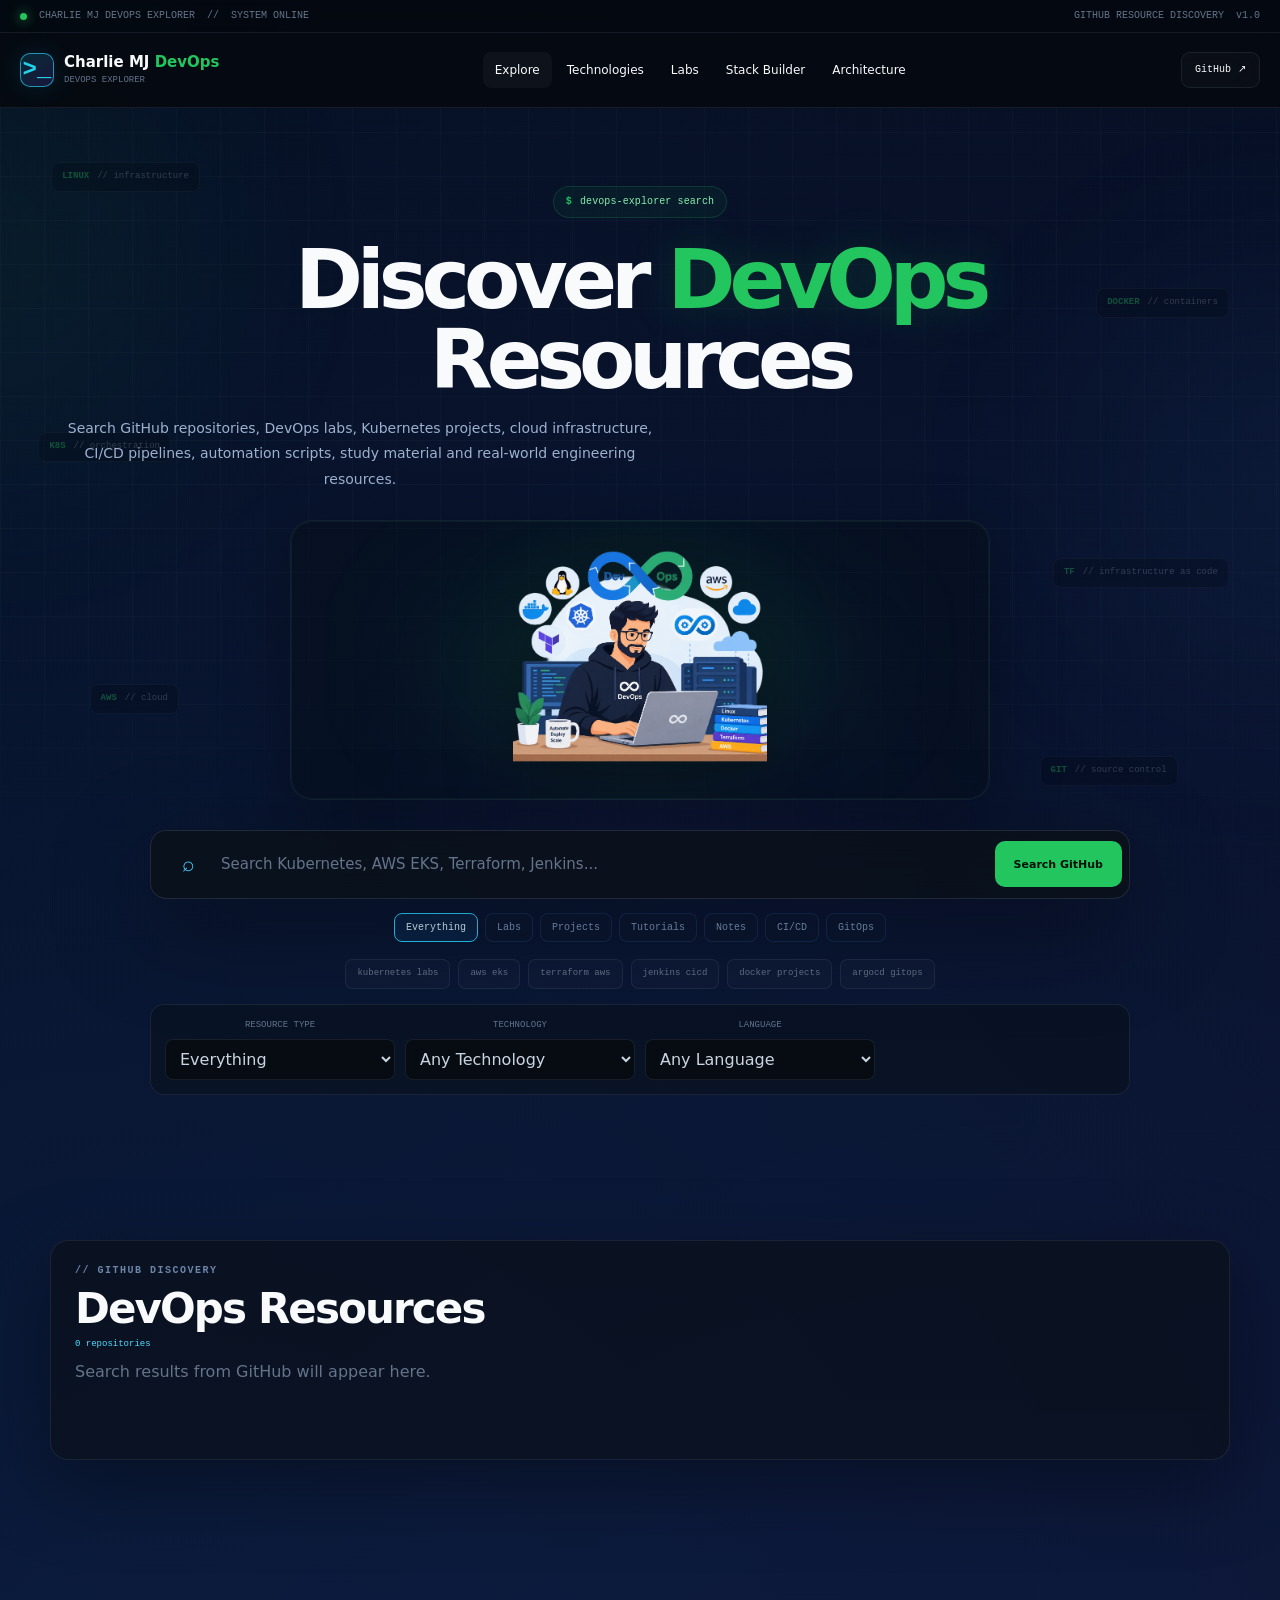
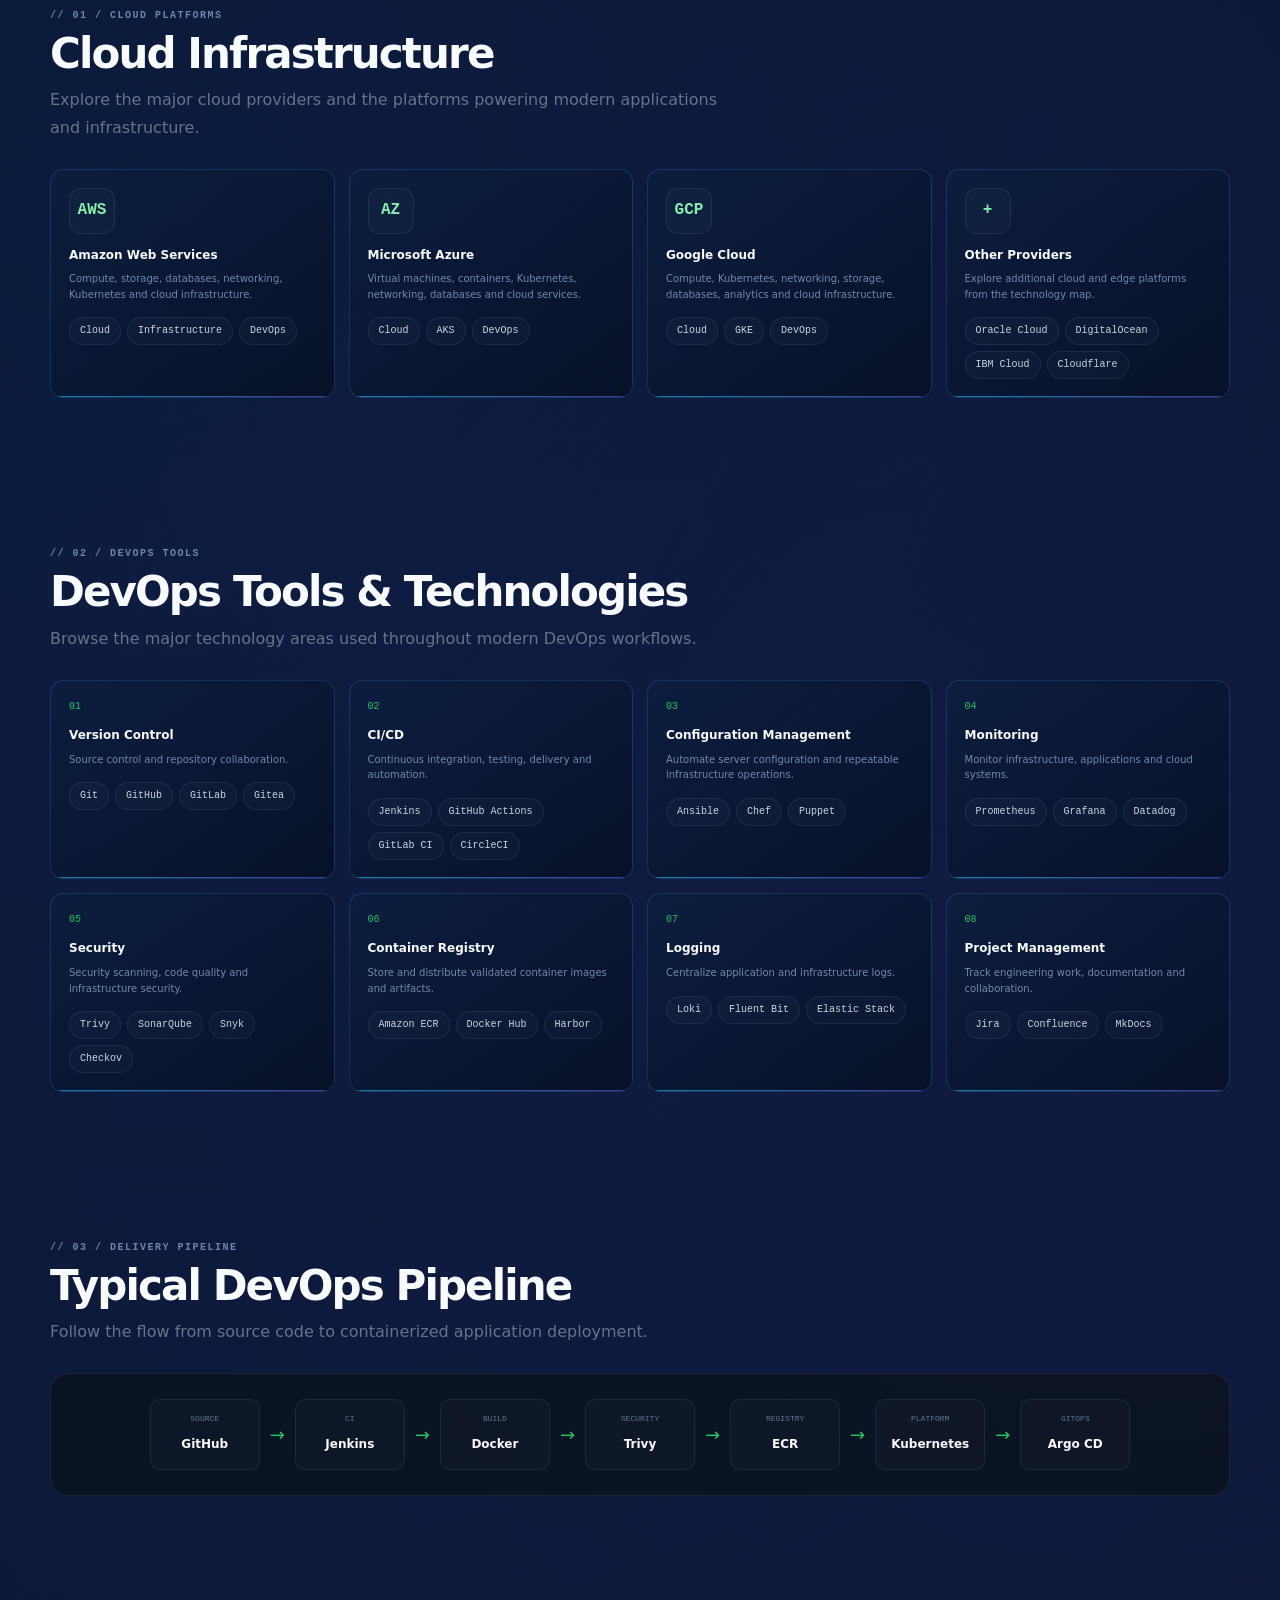
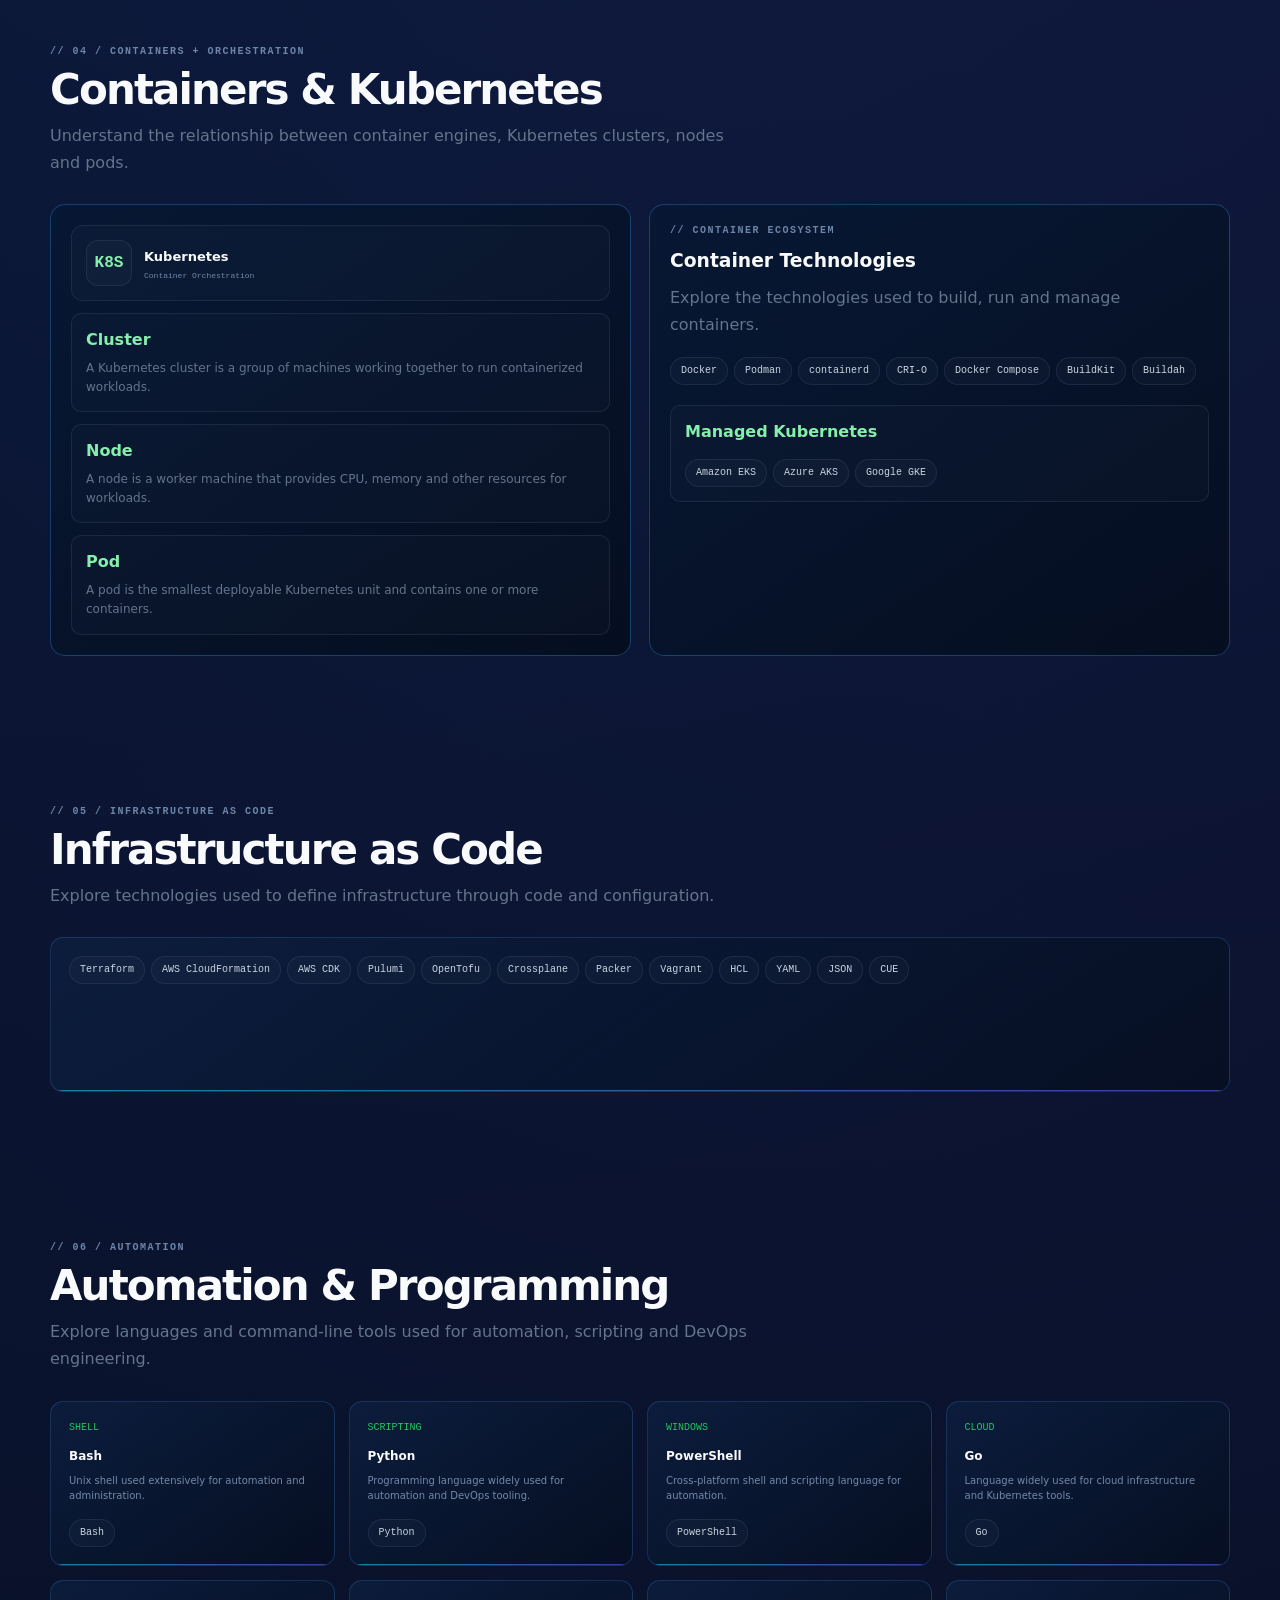
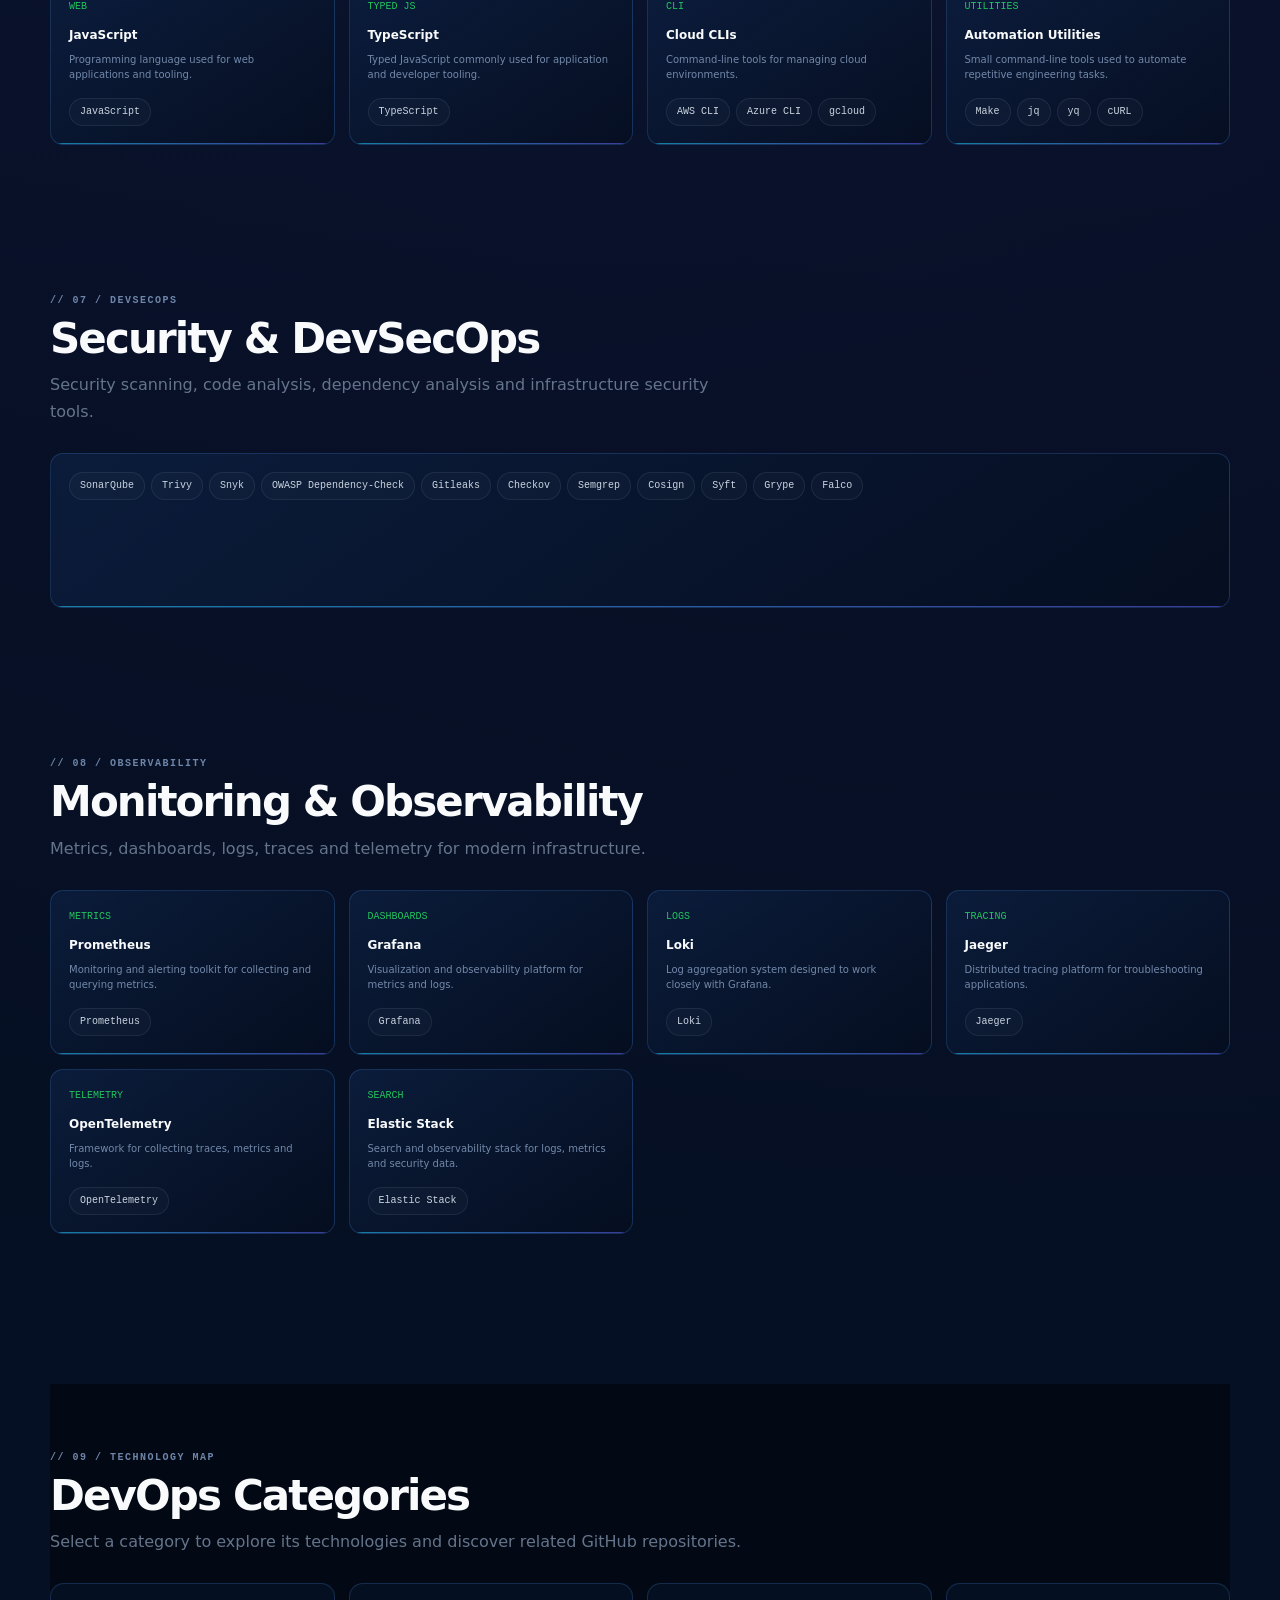
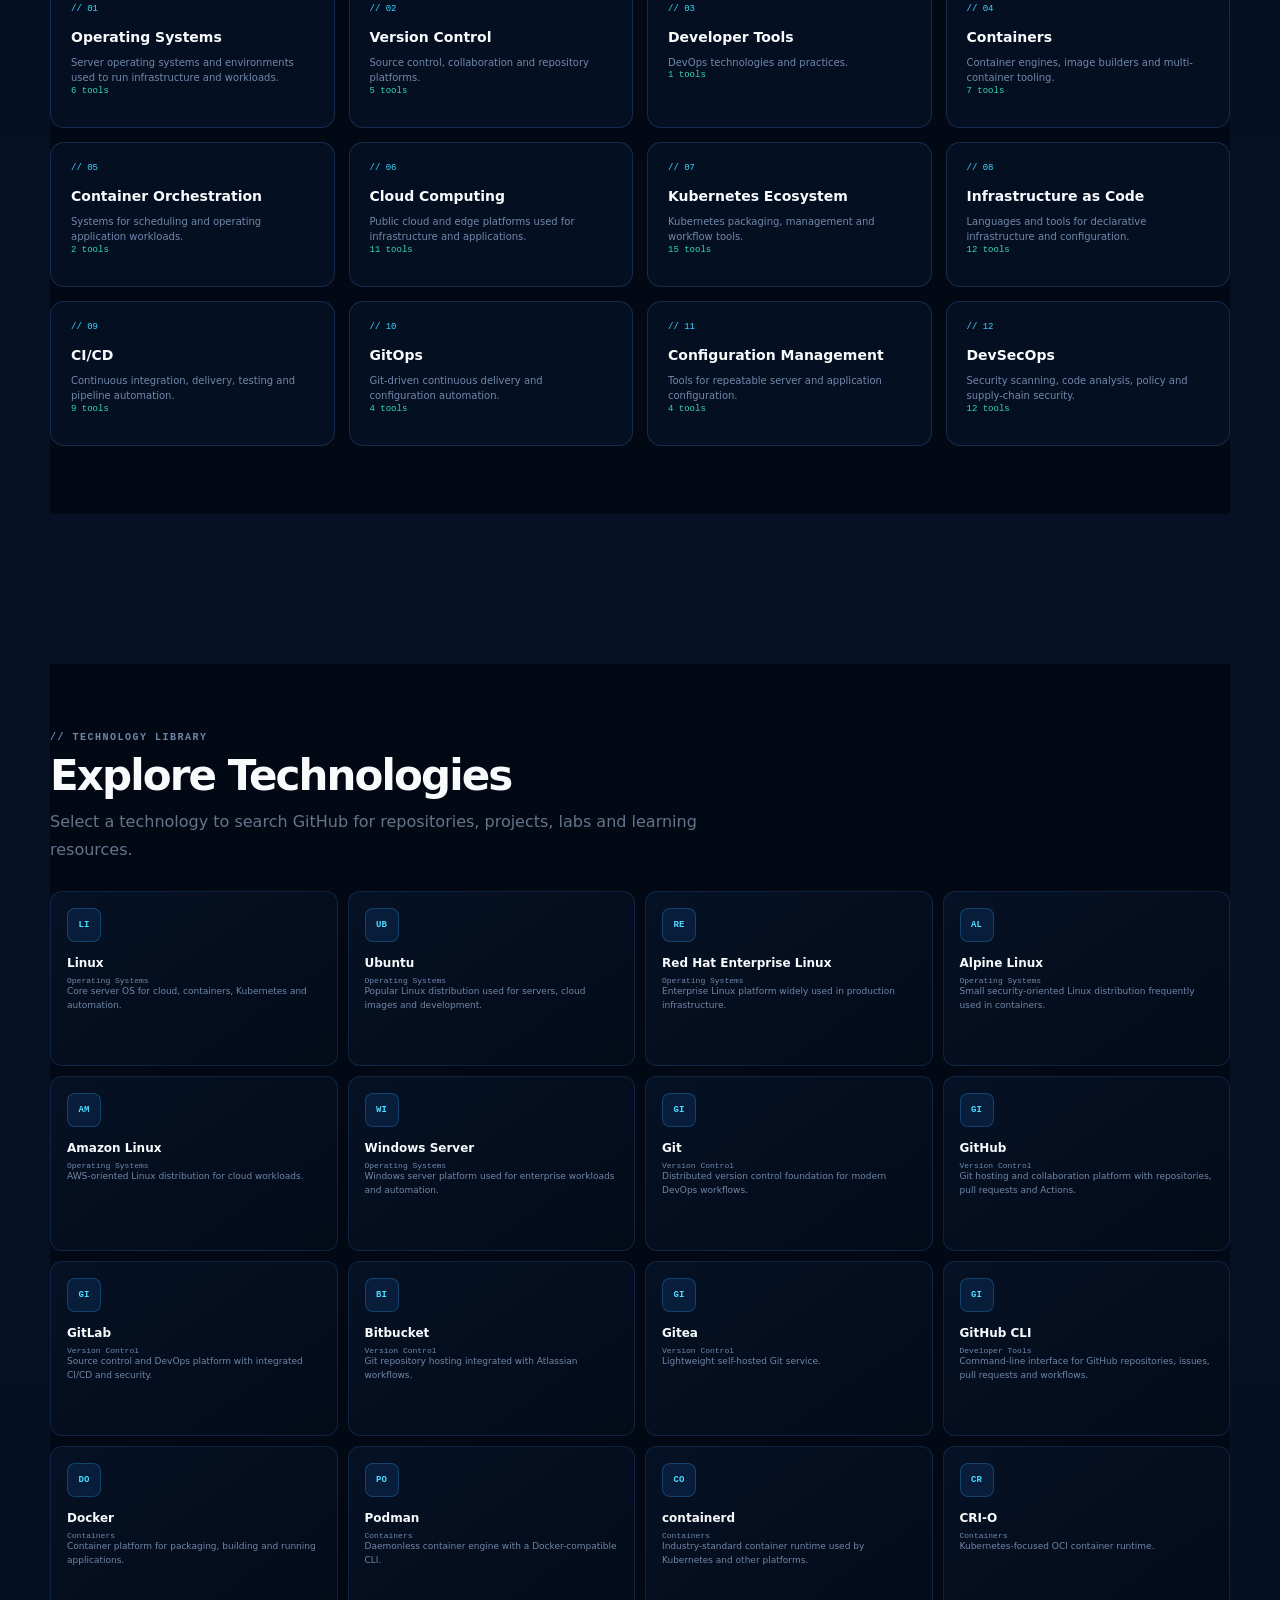
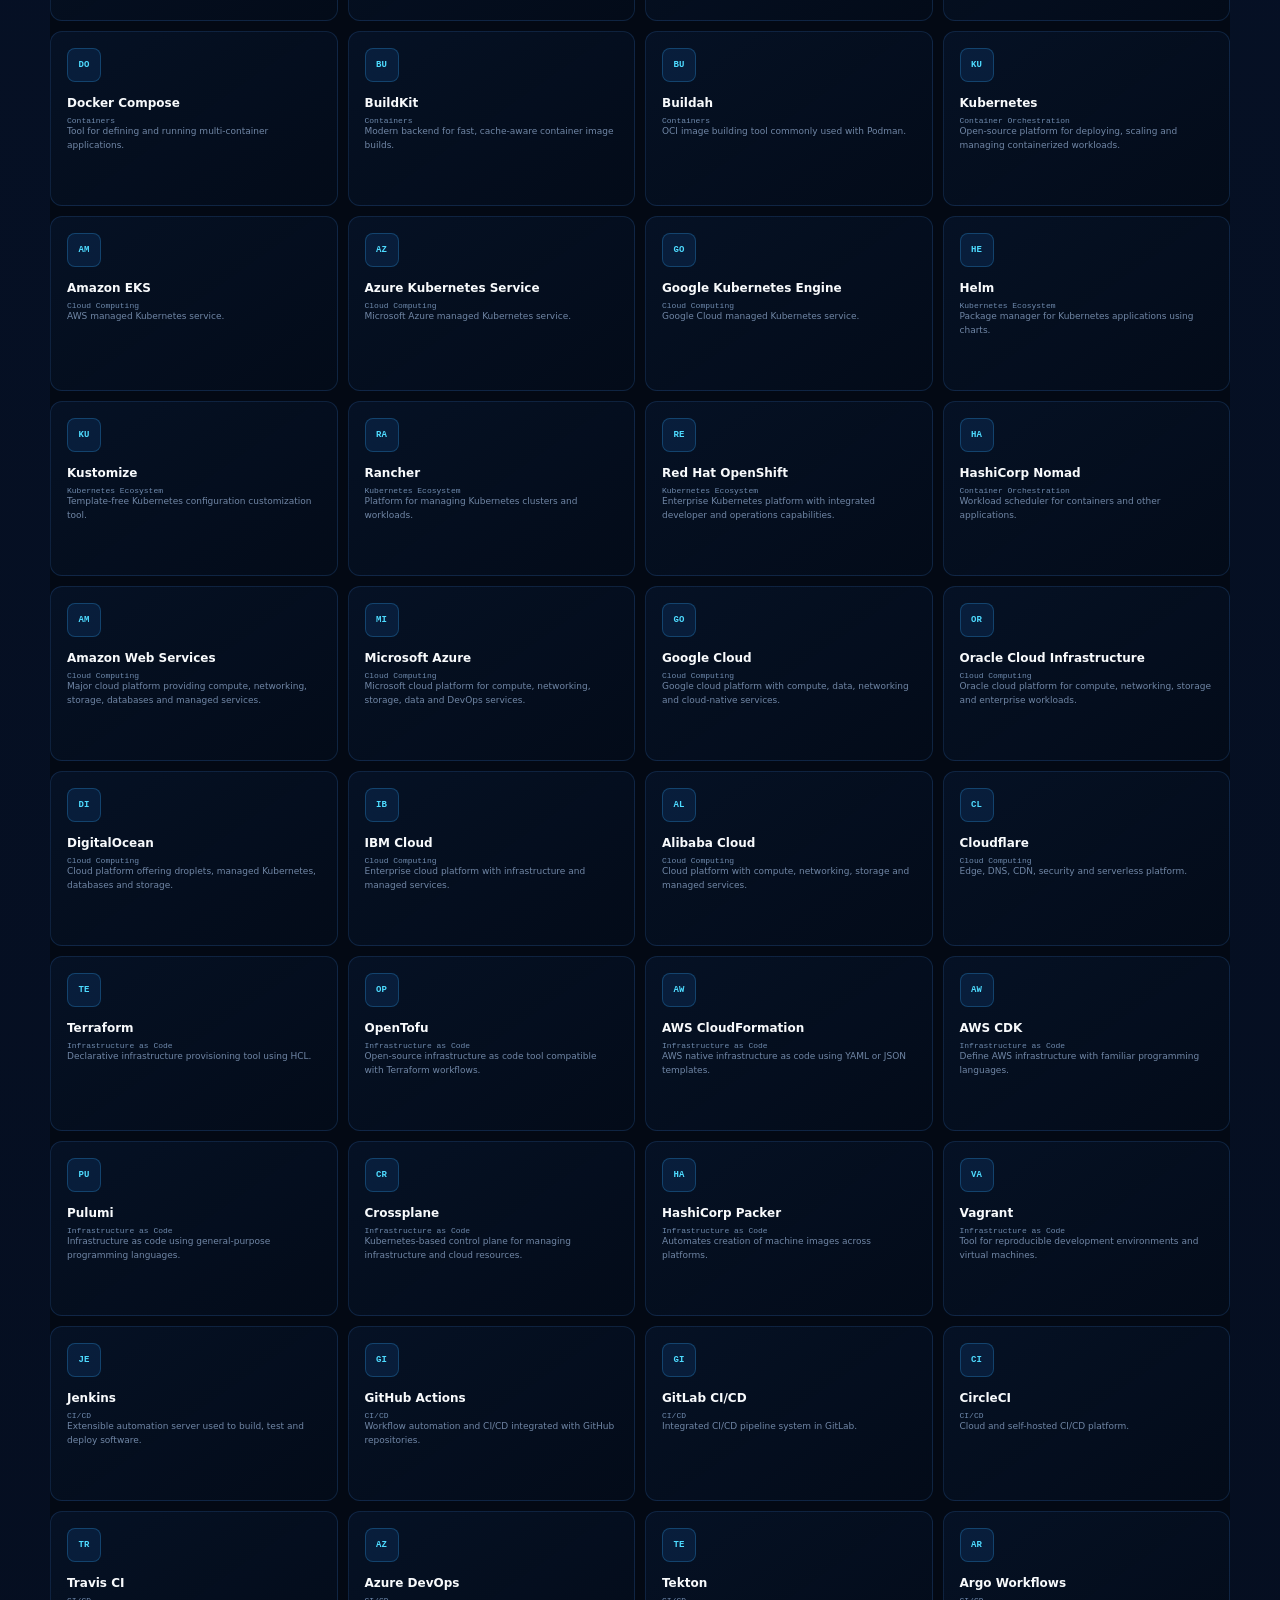
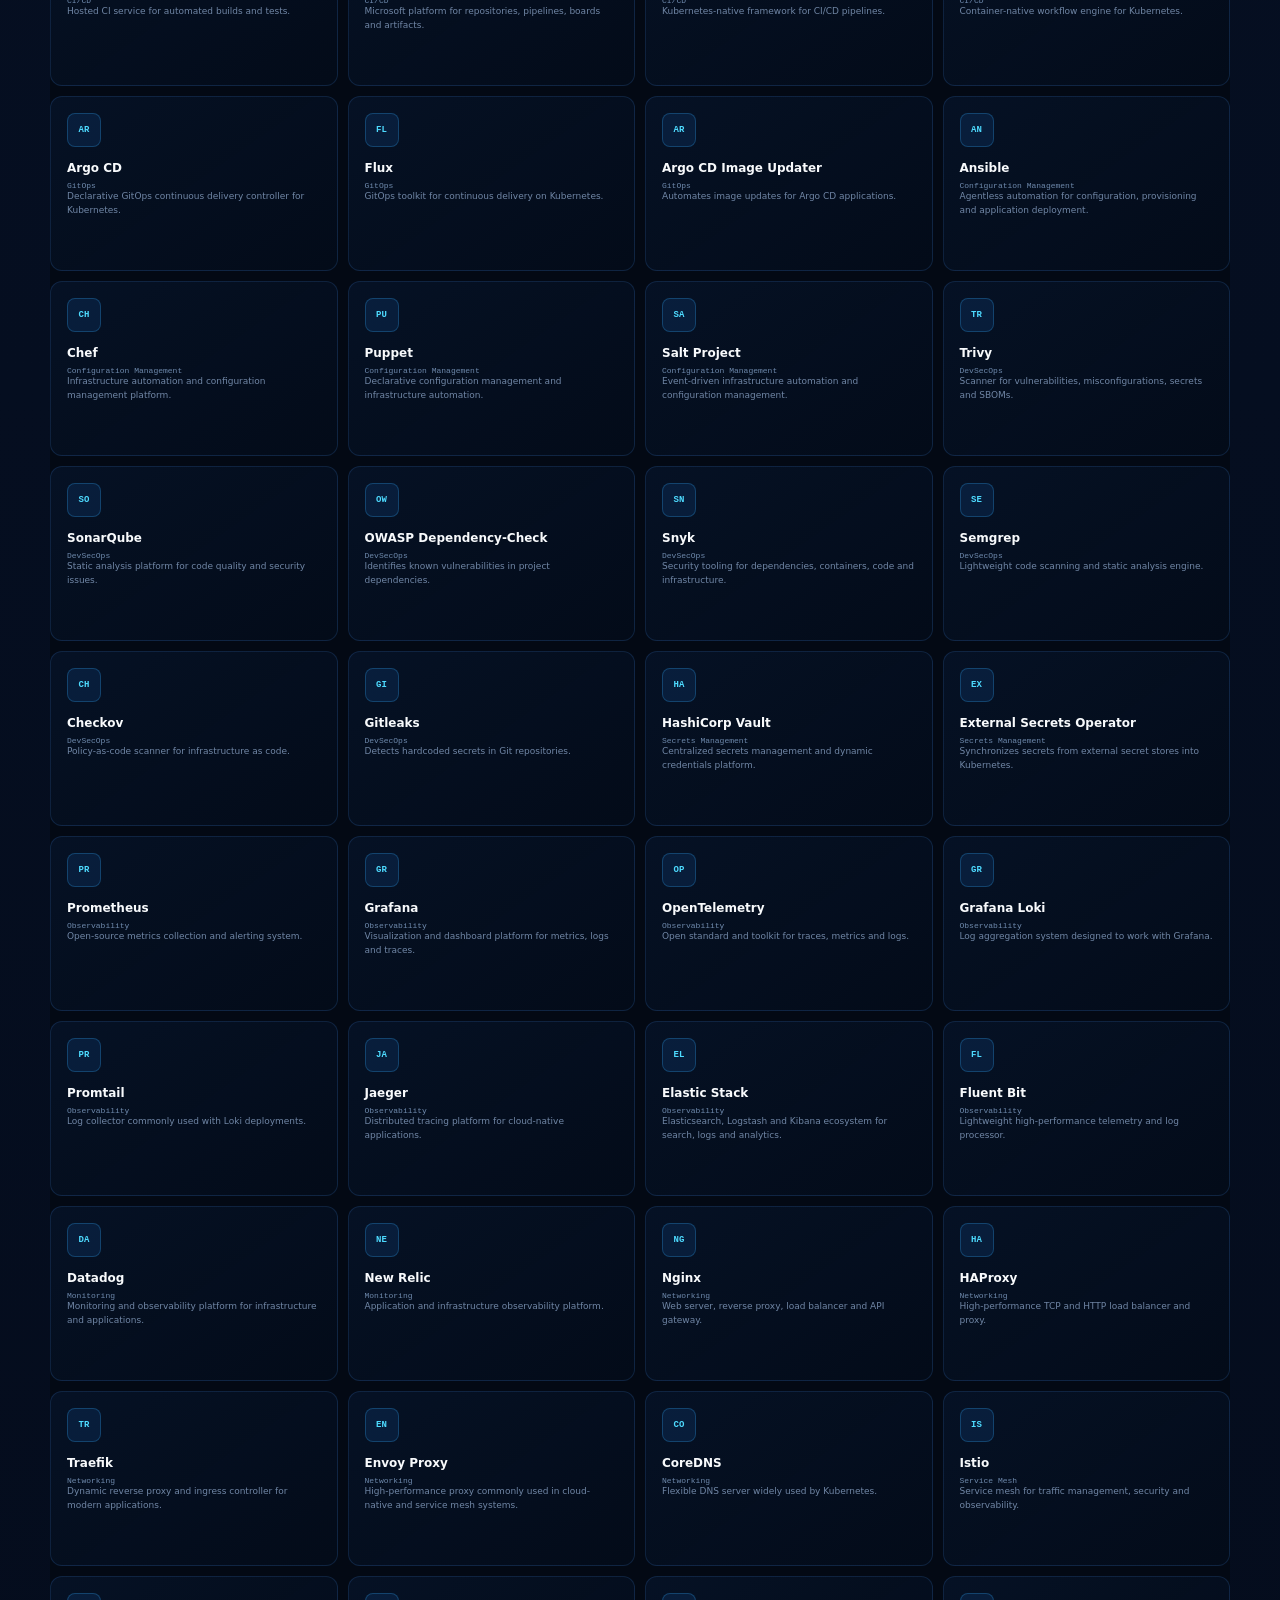
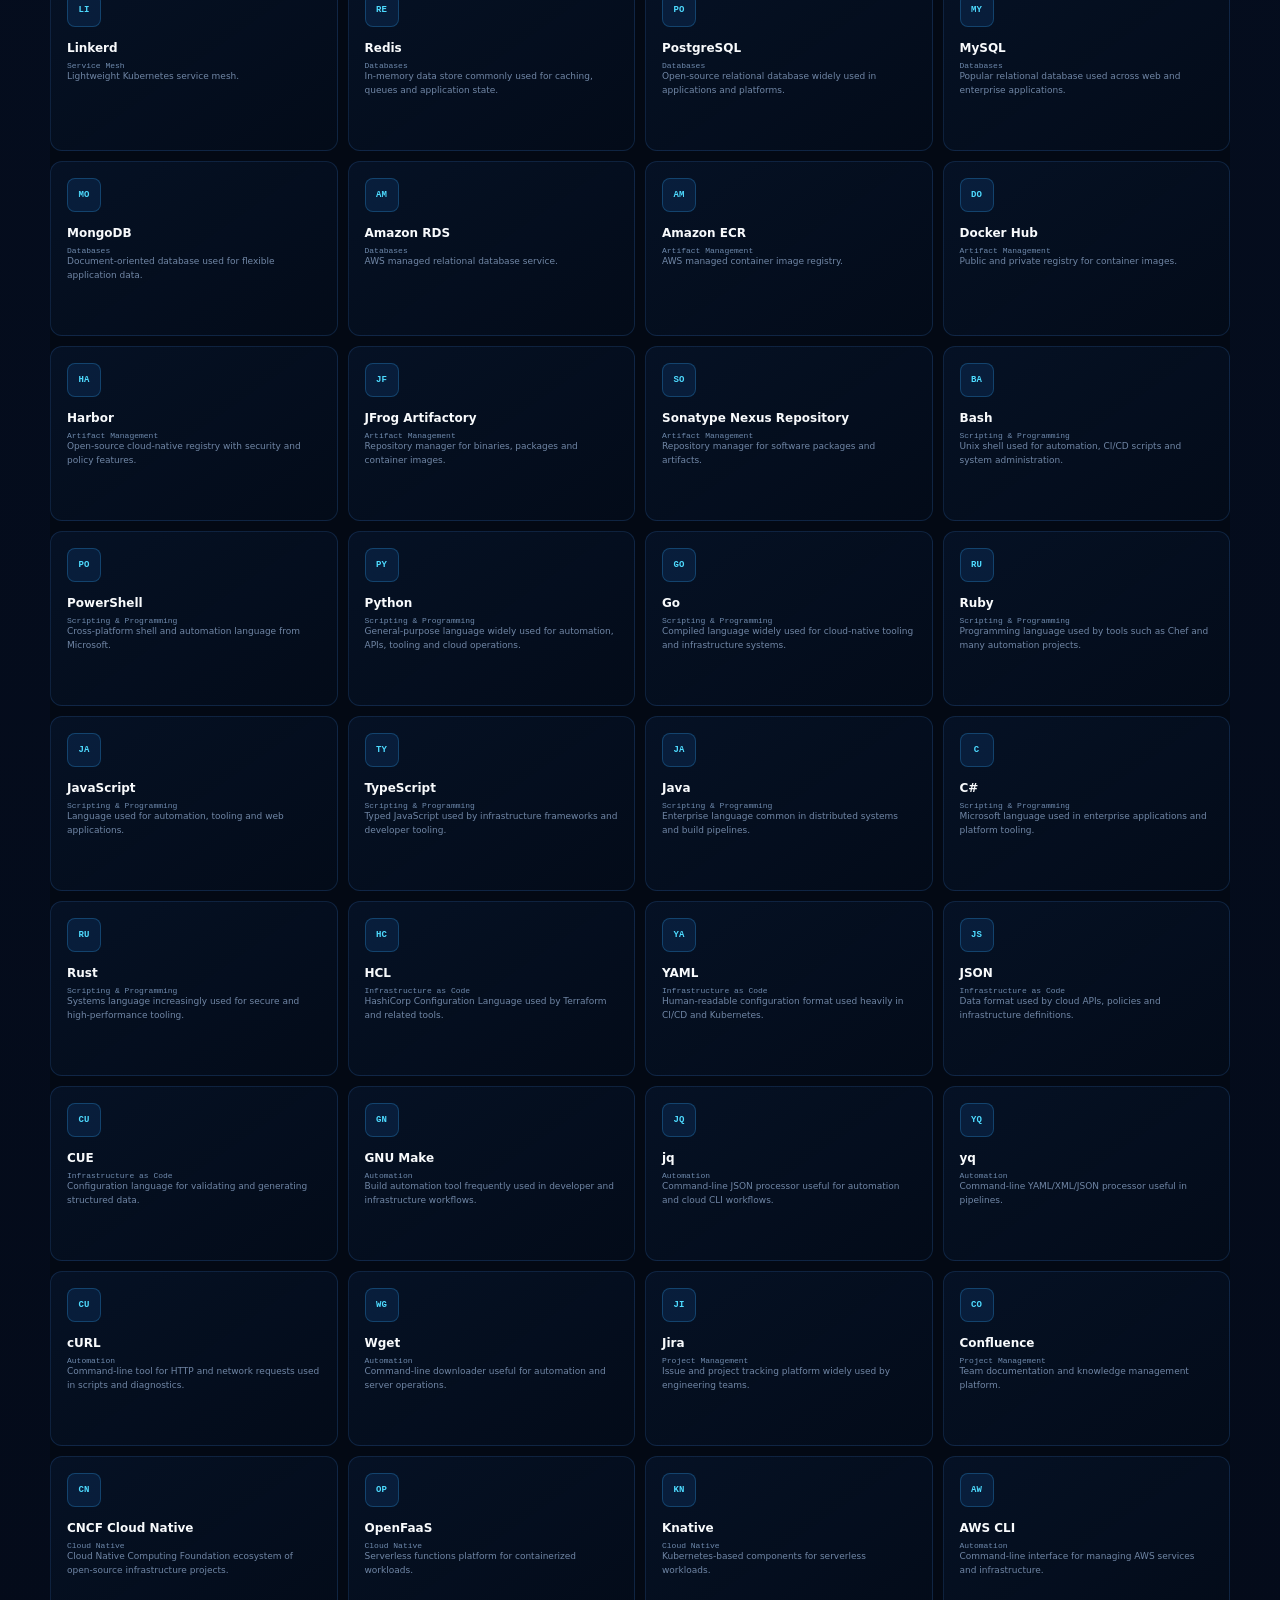
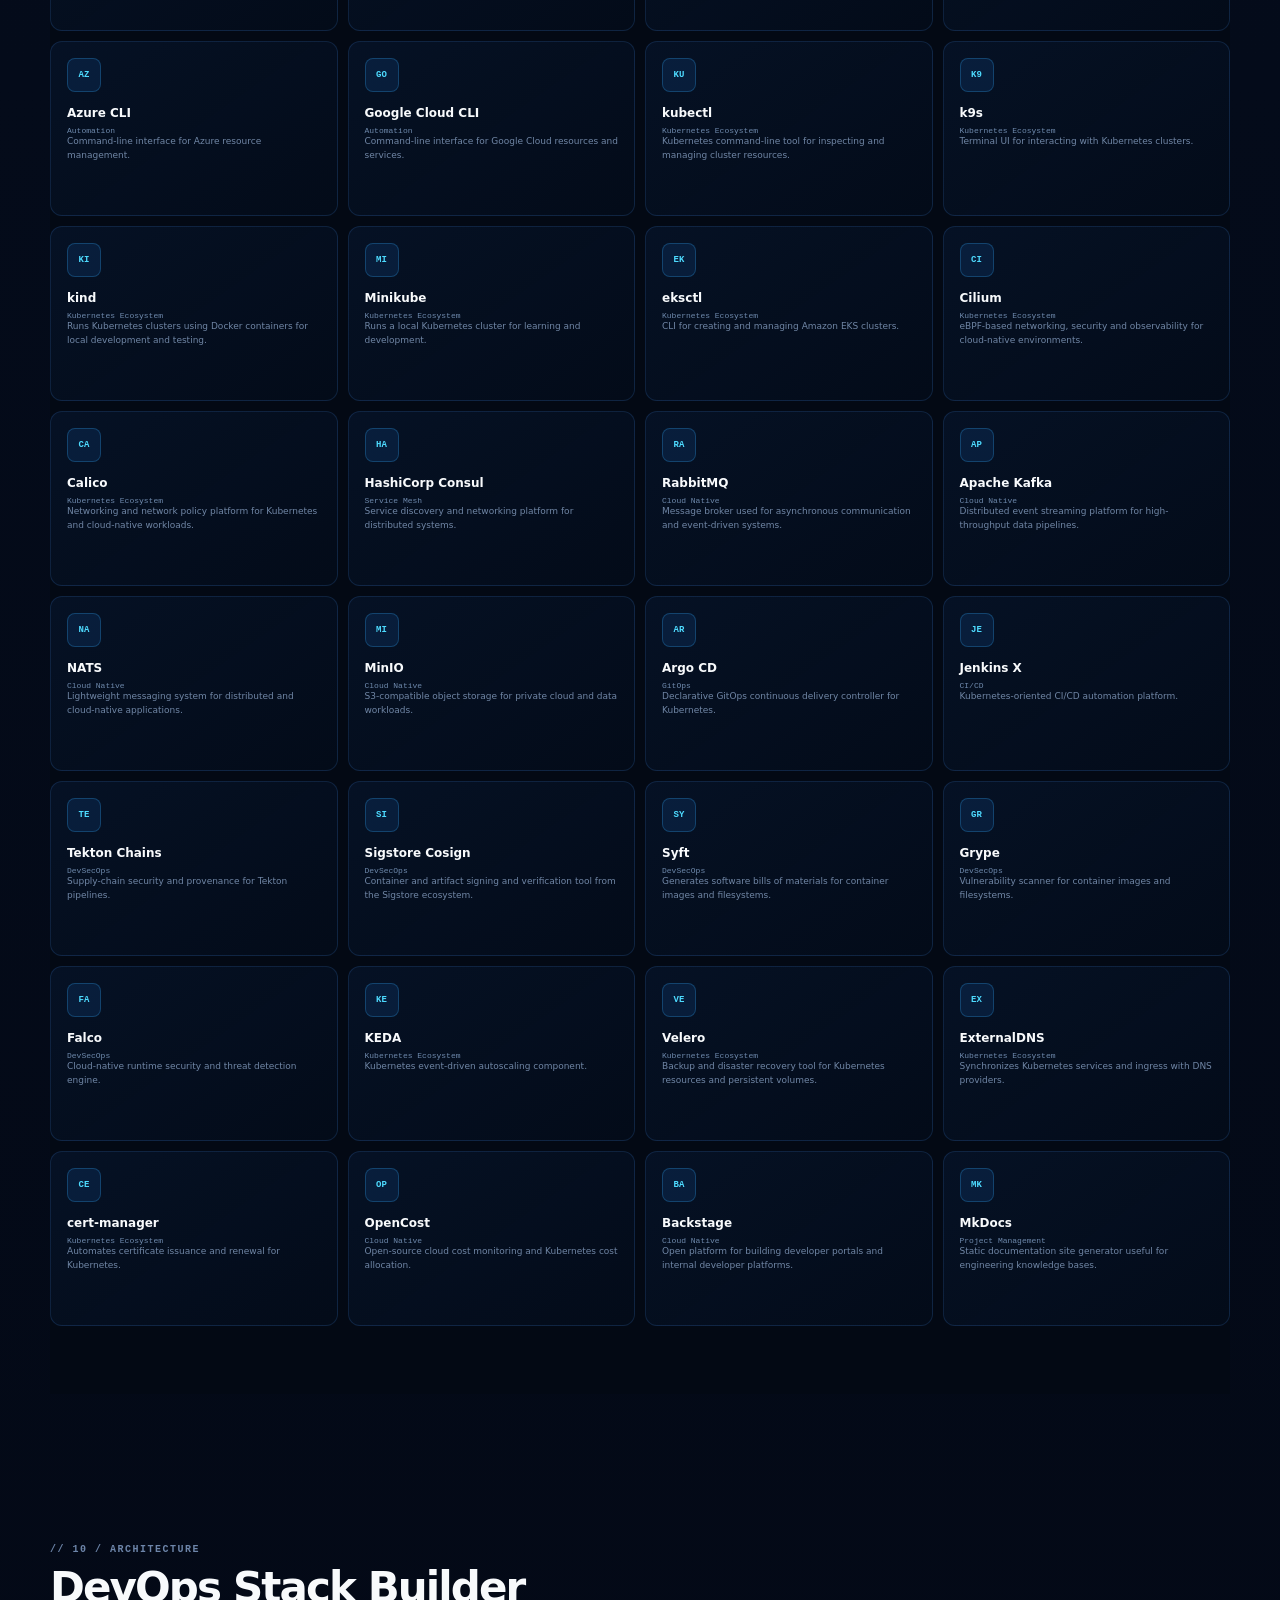
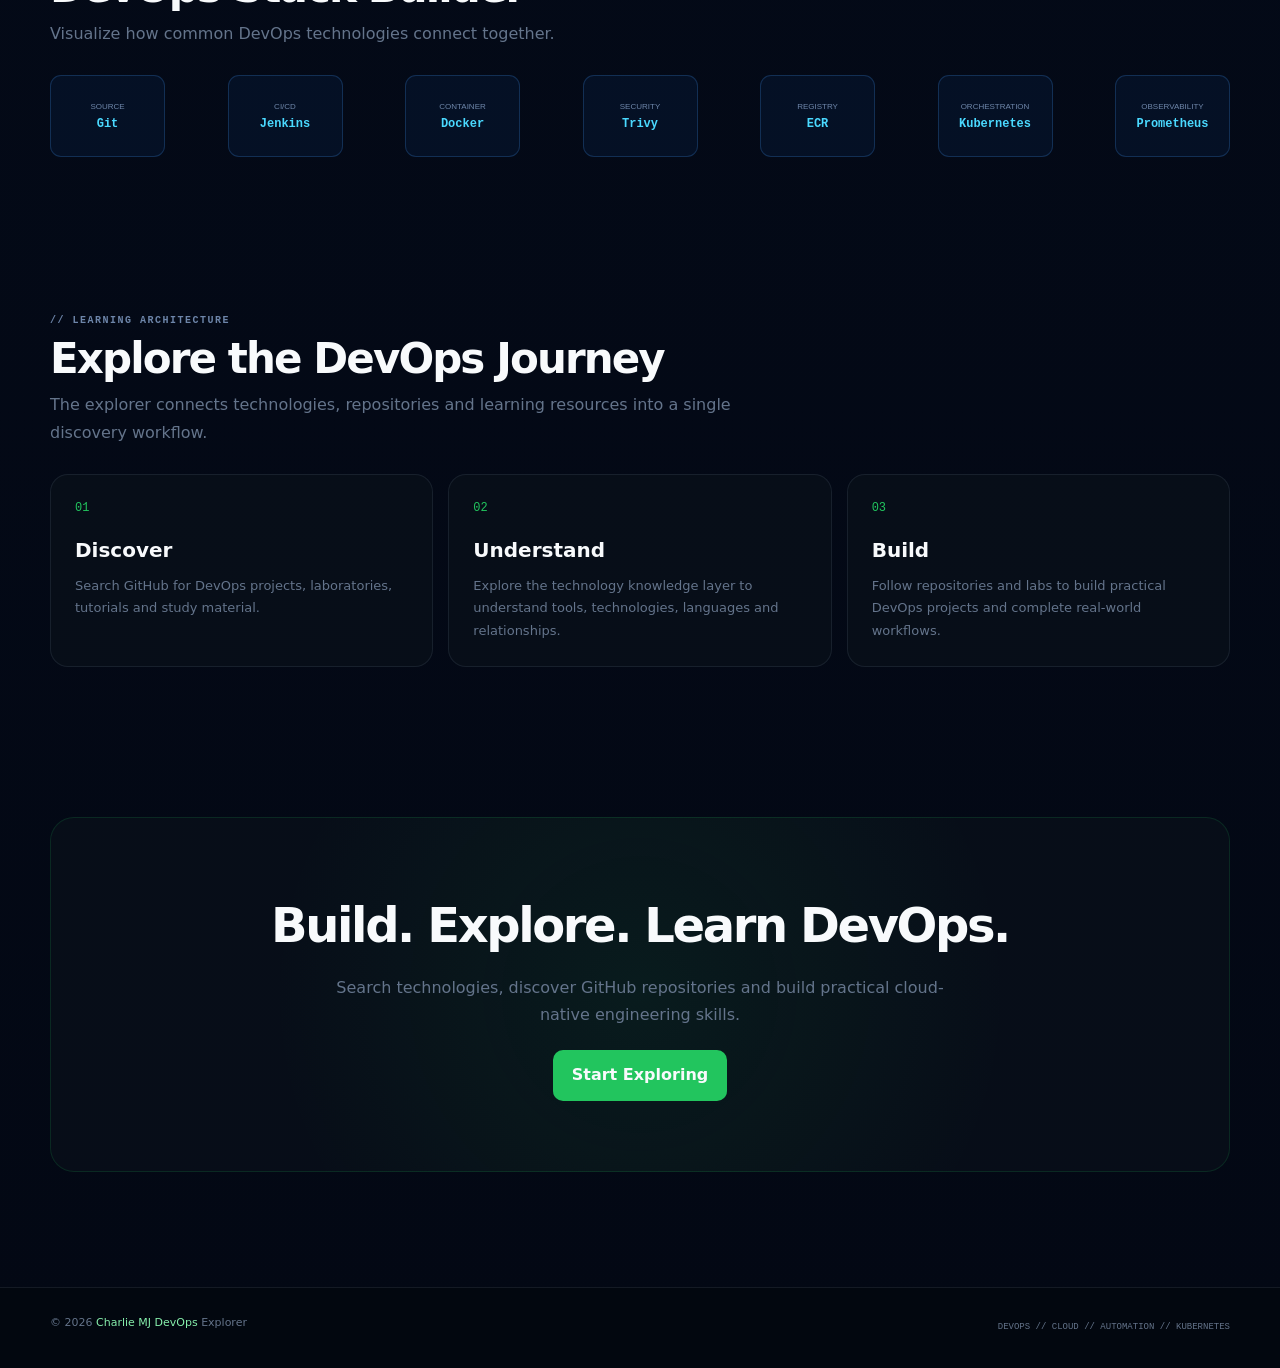
==== commit 93ec7881: "updating git" ====
--- a/index.html
+++ b/index.html
@@ -526,6 +526,7 @@
 
                     <button
                         type="button"
+                        class="quick-search"
                         data-query="kubernetes labs"
                     >
                         kubernetes labs
@@ -533,6 +534,7 @@
 
                     <button
                         type="button"
+                        class="quick-search"
                         data-query="aws eks"
                     >
                         aws eks
@@ -540,6 +542,7 @@
 
                     <button
                         type="button"
+                        class="quick-search"
                         data-query="terraform aws"
                     >
                         terraform aws
@@ -547,6 +550,7 @@
 
                     <button
                         type="button"
+                        class="quick-search"
                         data-query="jenkins cicd"
                     >
                         jenkins cicd
@@ -554,6 +558,7 @@
 
                     <button
                         type="button"
+                        class="quick-search"
                         data-query="docker projects"
                     >
                         docker projects
@@ -561,6 +566,7 @@
 
                     <button
                         type="button"
+                        class="quick-search"
                         data-query="argocd gitops"
                     >
                         argocd gitops
@@ -772,7 +778,16 @@
                             DevOps Resources
                         </h2>
 
-                        <p class="section-description">
+                        <div
+                            id="resultCount"
+                            class="result-count"
+                            aria-live="polite"
+                        ></div>
+
+                        <p
+                            class="section-description"
+                            id="resultDescription"
+                        >
                             Search results from GitHub will
                             appear here.
                         </p>
@@ -790,6 +805,17 @@
                 <div
                     id="repositoryGrid"
                     class="repository-grid"
+                >
+                </div>
+
+                <!--
+                    Pagination is generated by search.js.
+                    It contains: See more + page numbers.
+                -->
+                <div
+                    id="repositoryPagination"
+                    class="repository-pagination"
+                    aria-label="GitHub repository pagination"
                 >
                 </div>
 
@@ -1844,8 +1870,7 @@
                     </h3>
 
                     <p
-                        class="section-description"
-                        style="margin-bottom: 18px;"
+                        class="section-description container-tech-description"
                     >
                         Explore the technologies used to
                         build, run and manage containers.
@@ -1928,8 +1953,7 @@
 
 
                     <div
-                        class="cluster-level"
-                        style="margin-top: 20px;"
+                        class="cluster-level managed-kubernetes-level"
                     >
 
                         <strong>
--- a/css/style.css
+++ b/css/style.css
@@ -3100,13 +3100,6 @@
 
     }
 
-    .repository-grid {
-
-        grid-template-columns:
-            repeat(2, 1fr);
-
-    }
-
     .stack-flow {
 
         grid-template-columns:
@@ -3380,14 +3373,6 @@
 
 
     .feature-grid {
-
-        grid-template-columns:
-            1fr;
-
-    }
-
-
-    .repository-grid {
 
         grid-template-columns:
             1fr;
@@ -3731,7 +3716,7 @@
 .cta-card{border:1px solid rgba(64,171,239,.3);border-radius:17px;padding:32px 38px;background:linear-gradient(100deg,rgba(6,39,64,.88),rgba(19,28,72,.72),rgba(37,24,78,.68));display:flex;justify-content:space-between;align-items:center;gap:25px;box-shadow:var(--shadow)}.cta-card h2{max-width:600px}.cta-card p{color:#8ca3c1;font-size:11px;margin:0}.cta-actions{display:flex;gap:9px;flex-shrink:0}
 .site-footer{position:relative;z-index:1;background:#020711;border-top:1px solid rgba(71,132,215,.13);padding:42px 0 20px}.footer-grid{display:grid;grid-template-columns:2fr 1fr 1fr 1fr;gap:35px}.footer-grid p{font-size:10px;color:#627895;max-width:280px}.footer-grid>div:not(:first-child){display:flex;flex-direction:column;gap:9px}.footer-grid b{font:10px "JetBrains Mono",monospace;color:#d8e7fb;margin-bottom:5px}.footer-grid a:not(.brand){font-size:10px;color:#6e86a7}.footer-grid a:not(.brand):hover{color:#43d9ff}.footer-brand{margin-bottom:12px}.footer-bottom{border-top:1px solid rgba(69,121,190,.12);margin-top:30px;padding-top:17px;display:flex;justify-content:space-between;color:#526b8d;font:9px "JetBrains Mono",monospace}
 @media (max-width:1050px){.nav-links-group{overflow:hidden}.nav-link{padding-inline:7px!important}.feature-layout{grid-template-columns:1fr;gap:25px}.feature-copy{max-width:680px}.feature-cards.four,.feature-cards.compact{grid-template-columns:repeat(2,1fr)}.technology-grid{grid-template-columns:repeat(3,1fr)}}
-@media (max-width:820px){.container{width:min(100% - 28px,680px)}.top-status-bar .status-inner>div:last-child{display:none}.nav-container{height:62px}.main-nav{display:none;position:absolute;top:62px;left:14px;right:14px;padding:15px;flex-direction:column;align-items:stretch;background:#061126;border:1px solid var(--line);border-radius:13px}.main-nav.mobile-open{display:flex}.nav-links-group{display:grid;grid-template-columns:1fr 1fr}.nav-github{text-align:center}.mobile-menu-button{display:block;margin-left:auto}.hero-container{grid-template-columns:1fr;min-height:auto;padding:55px 0 35px}.hero-art{height:300px;order:-1}.hero-image-card{width:280px;height:280px}.hero-backdrop{background-position:center 20%;background-size:400px}.hero-content h1{font-size:44px}.filters{grid-template-columns:1fr 1fr!important}.repository-grid{grid-template-columns:1fr}.category-grid{grid-template-columns:1fr 1fr}.technology-grid{grid-template-columns:1fr 1fr}.split-grid{grid-template-columns:1fr}.pipeline-layout{grid-template-columns:1fr}.pipeline-card{justify-content:flex-start}.section-heading-inline{align-items:start;flex-direction:column}.cta-card{flex-direction:column;align-items:flex-start}.footer-grid{grid-template-columns:1fr 1fr}}
+@media (max-width:820px){.container{width:min(100% - 28px,680px)}.top-status-bar .status-inner>div:last-child{display:none}.nav-container{height:62px}.main-nav{display:none;position:absolute;top:62px;left:14px;right:14px;padding:15px;flex-direction:column;align-items:stretch;background:#061126;border:1px solid var(--line);border-radius:13px}.main-nav.mobile-open{display:flex}.nav-links-group{display:grid;grid-template-columns:1fr 1fr}.nav-github{text-align:center}.mobile-menu-button{display:block;margin-left:auto}.hero-container{grid-template-columns:1fr;min-height:auto;padding:55px 0 35px}.hero-art{height:300px;order:-1}.hero-image-card{width:280px;height:280px}.hero-backdrop{background-position:center 20%;background-size:400px}.hero-content h1{font-size:44px}.filters{grid-template-columns:1fr 1fr!important}.category-grid{grid-template-columns:1fr 1fr}.technology-grid{grid-template-columns:1fr 1fr}.split-grid{grid-template-columns:1fr}.pipeline-layout{grid-template-columns:1fr}.pipeline-card{justify-content:flex-start}.section-heading-inline{align-items:start;flex-direction:column}.cta-card{flex-direction:column;align-items:flex-start}.footer-grid{grid-template-columns:1fr 1fr}}
 @media (max-width:520px){.container{width:calc(100% - 22px)}.status-inner{font-size:8px}.brand{min-width:auto}.brand-wordmark small{display:none}.nav-links-group{grid-template-columns:1fr}.hero-content h1{font-size:38px}.hero-description{font-size:12px}.hero-actions{flex-direction:column;align-items:stretch}.hero-art{height:255px}.hero-image-card{width:235px;height:235px}.floating-badge{font-size:8px;padding:7px}.badge-k8s{left:35px}.badge-aws{right:25px}.badge-docker{right:-5px}.badge-tf{left:10px}.search-box{flex-direction:column}.search-button{height:45px}.quick-search-section{align-items:flex-start;flex-direction:column;gap:5px}.filters{grid-template-columns:1fr!important}.feature-cards.four,.feature-cards.compact,.category-grid,.technology-grid,.learn-grid{grid-template-columns:1fr}.pipeline-card{gap:18px}.pipeline-card>i{display:none}.pipeline-step{min-width:68px}.stack-flow{justify-content:flex-start}.cta-card{padding:24px}.footer-grid{grid-template-columns:1fr 1fr}.footer-bottom{flex-direction:column;gap:8px}}
 
 
@@ -3968,3 +3953,103 @@
     .repo-actions { width:100%; }
     .repo-action { flex:1; text-align:center; }
 }
+
+/* ============================================================
+   GITHUB SEARCH PAGINATION
+   ============================================================ */
+
+.repository-pagination {
+    display: flex;
+    flex-direction: column;
+    align-items: center;
+    gap: 12px;
+    margin-top: 22px;
+}
+
+.pagination-summary {
+    color: #6f89aa;
+    font: 9px "JetBrains Mono", monospace;
+    text-align: center;
+}
+
+.pagination-controls {
+    display: flex;
+    align-items: center;
+    justify-content: center;
+    flex-wrap: wrap;
+    gap: 8px;
+}
+
+.pagination-pages {
+    display: flex;
+    align-items: center;
+    gap: 5px;
+    flex-wrap: wrap;
+    justify-content: center;
+}
+
+.pagination-page,
+.pagination-more {
+    min-width: 34px;
+    min-height: 34px;
+    padding: 7px 11px;
+    border: 1px solid rgba(70,145,225,.24);
+    border-radius: 8px;
+    background: rgba(7,22,44,.72);
+    color: #8eb6df;
+    cursor: pointer;
+    font: 9px "JetBrains Mono", monospace;
+    transition: .2s ease;
+}
+
+.pagination-more {
+    border-color: rgba(43,214,255,.38);
+    color: #4be0ff;
+}
+
+.pagination-page:hover,
+.pagination-more:hover:not(:disabled),
+.pagination-page.active {
+    border-color: rgba(43,214,255,.62);
+    background: rgba(20,100,155,.18);
+    color: #e8f8ff;
+}
+
+.pagination-page.active {
+    box-shadow: 0 0 18px rgba(32,154,255,.10);
+}
+
+.pagination-page:focus-visible,
+.pagination-more:focus-visible {
+    outline: 2px solid #38d9ff;
+    outline-offset: 3px;
+}
+
+.pagination-more:disabled {
+    opacity: .55;
+    cursor: wait;
+}
+
+.pagination-ellipsis {
+    min-width: 22px;
+    color: #5d7698;
+    text-align: center;
+}
+
+/* Search result total shown above the GitHub grid. */
+.result-count {
+    margin-top: 7px;
+    color: #4bdcff;
+    font: 9px "JetBrains Mono", monospace;
+}
+
+
+
+/* Small structural utilities moved out of index.html inline styles. */
+.container-tech-description {
+    margin-bottom: 18px;
+}
+
+.managed-kubernetes-level {
+    margin-top: 20px;
+}
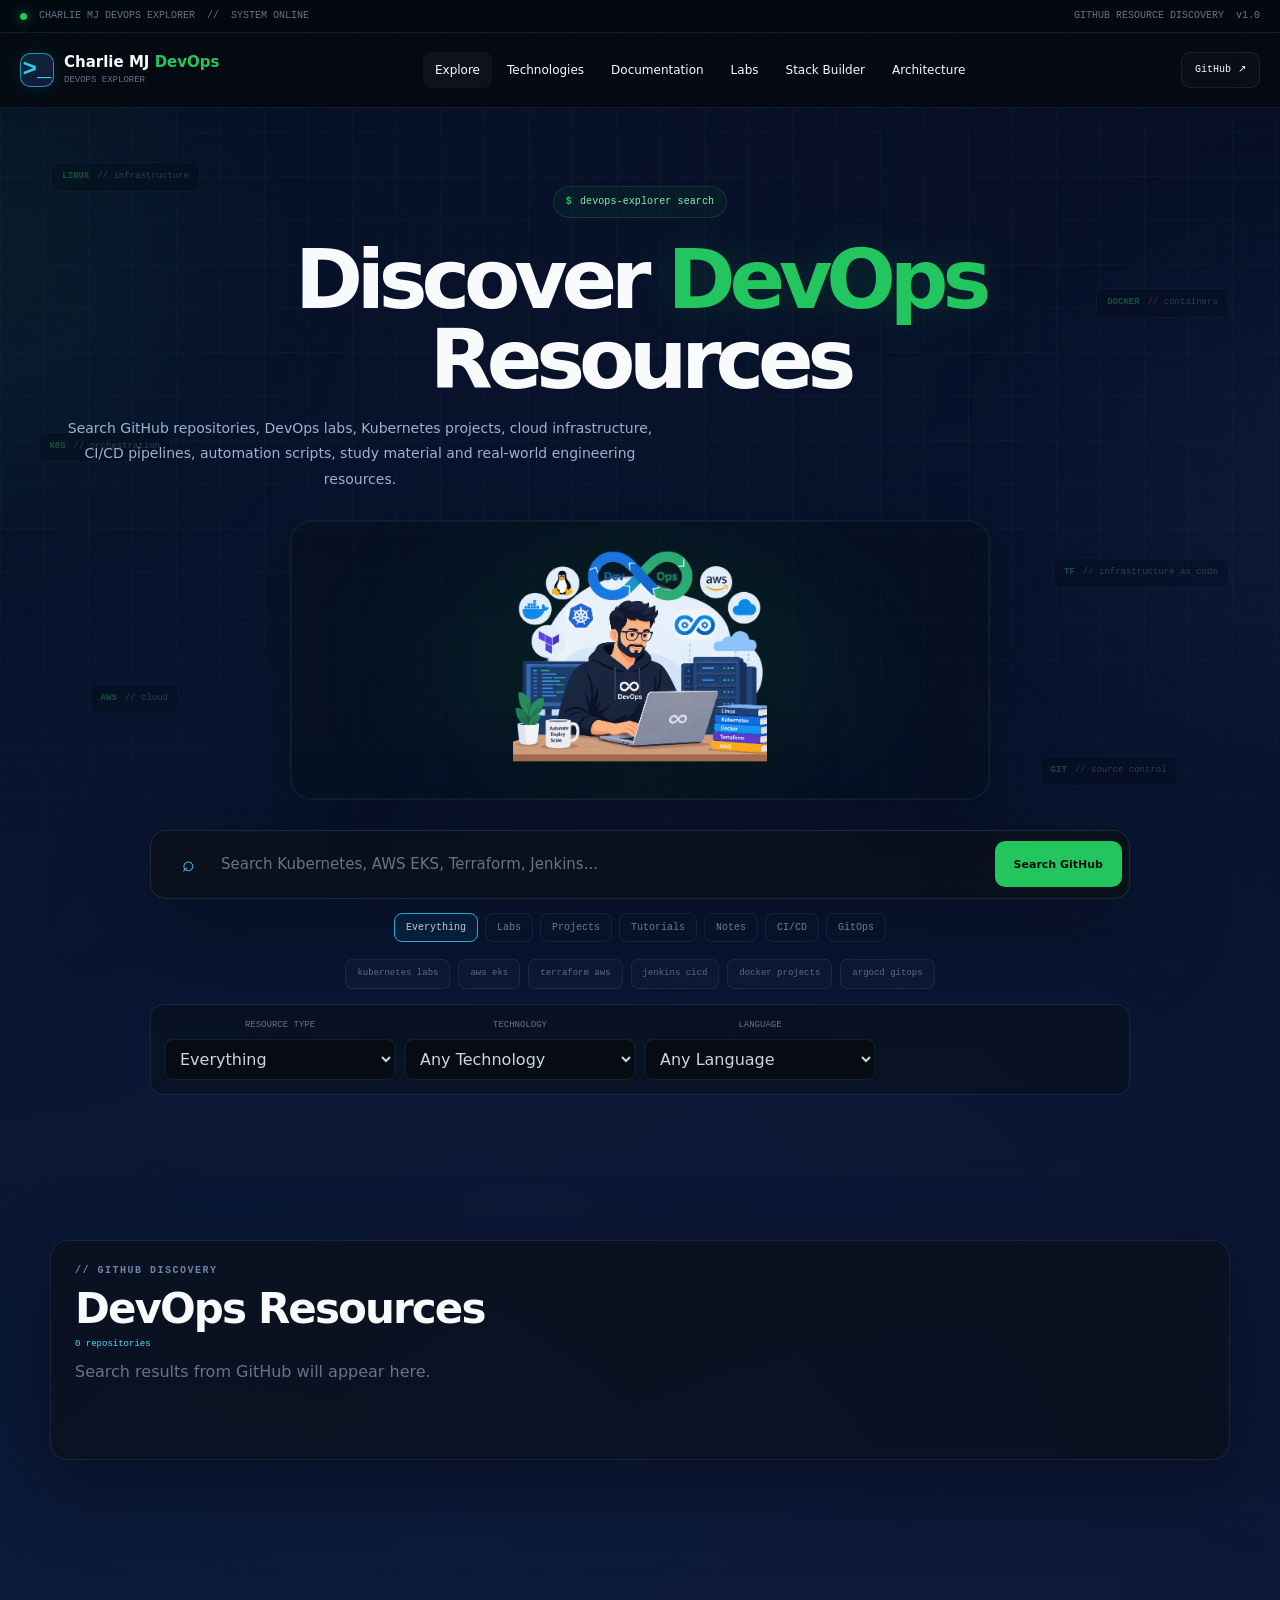
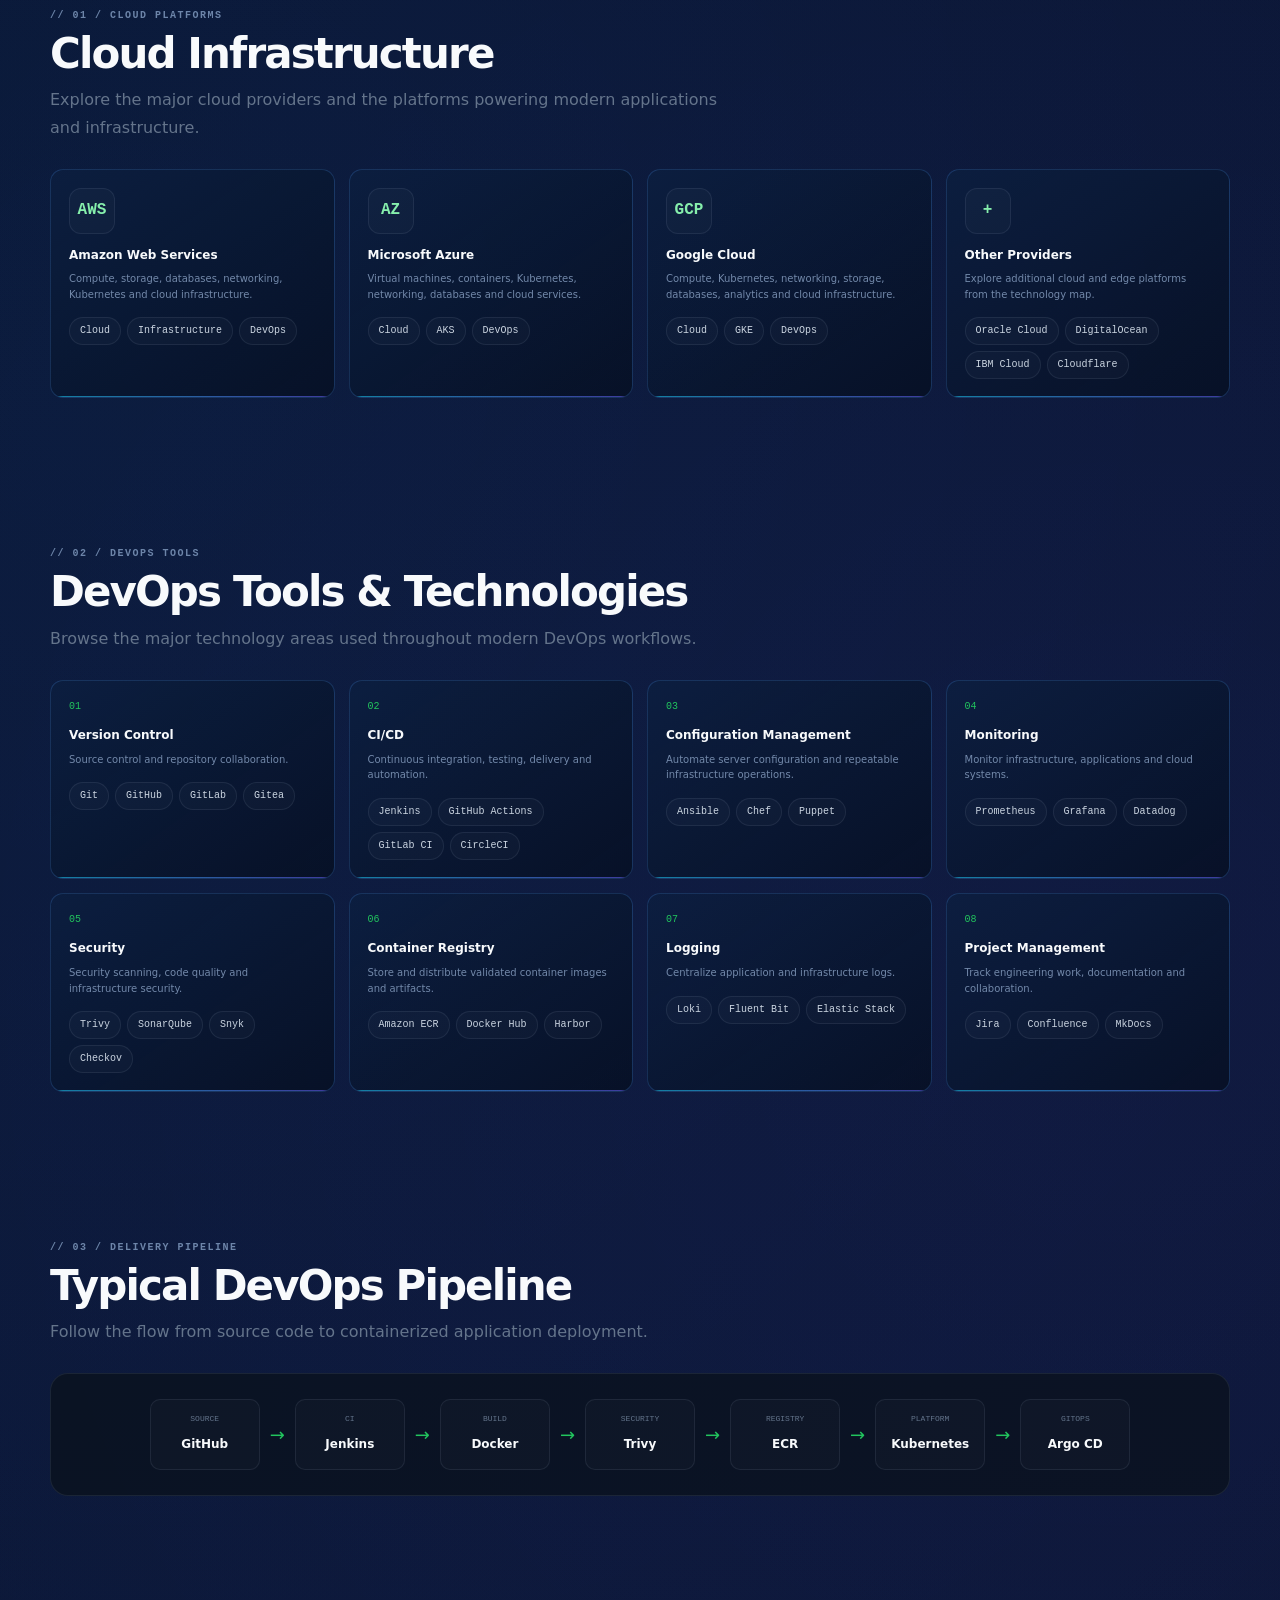
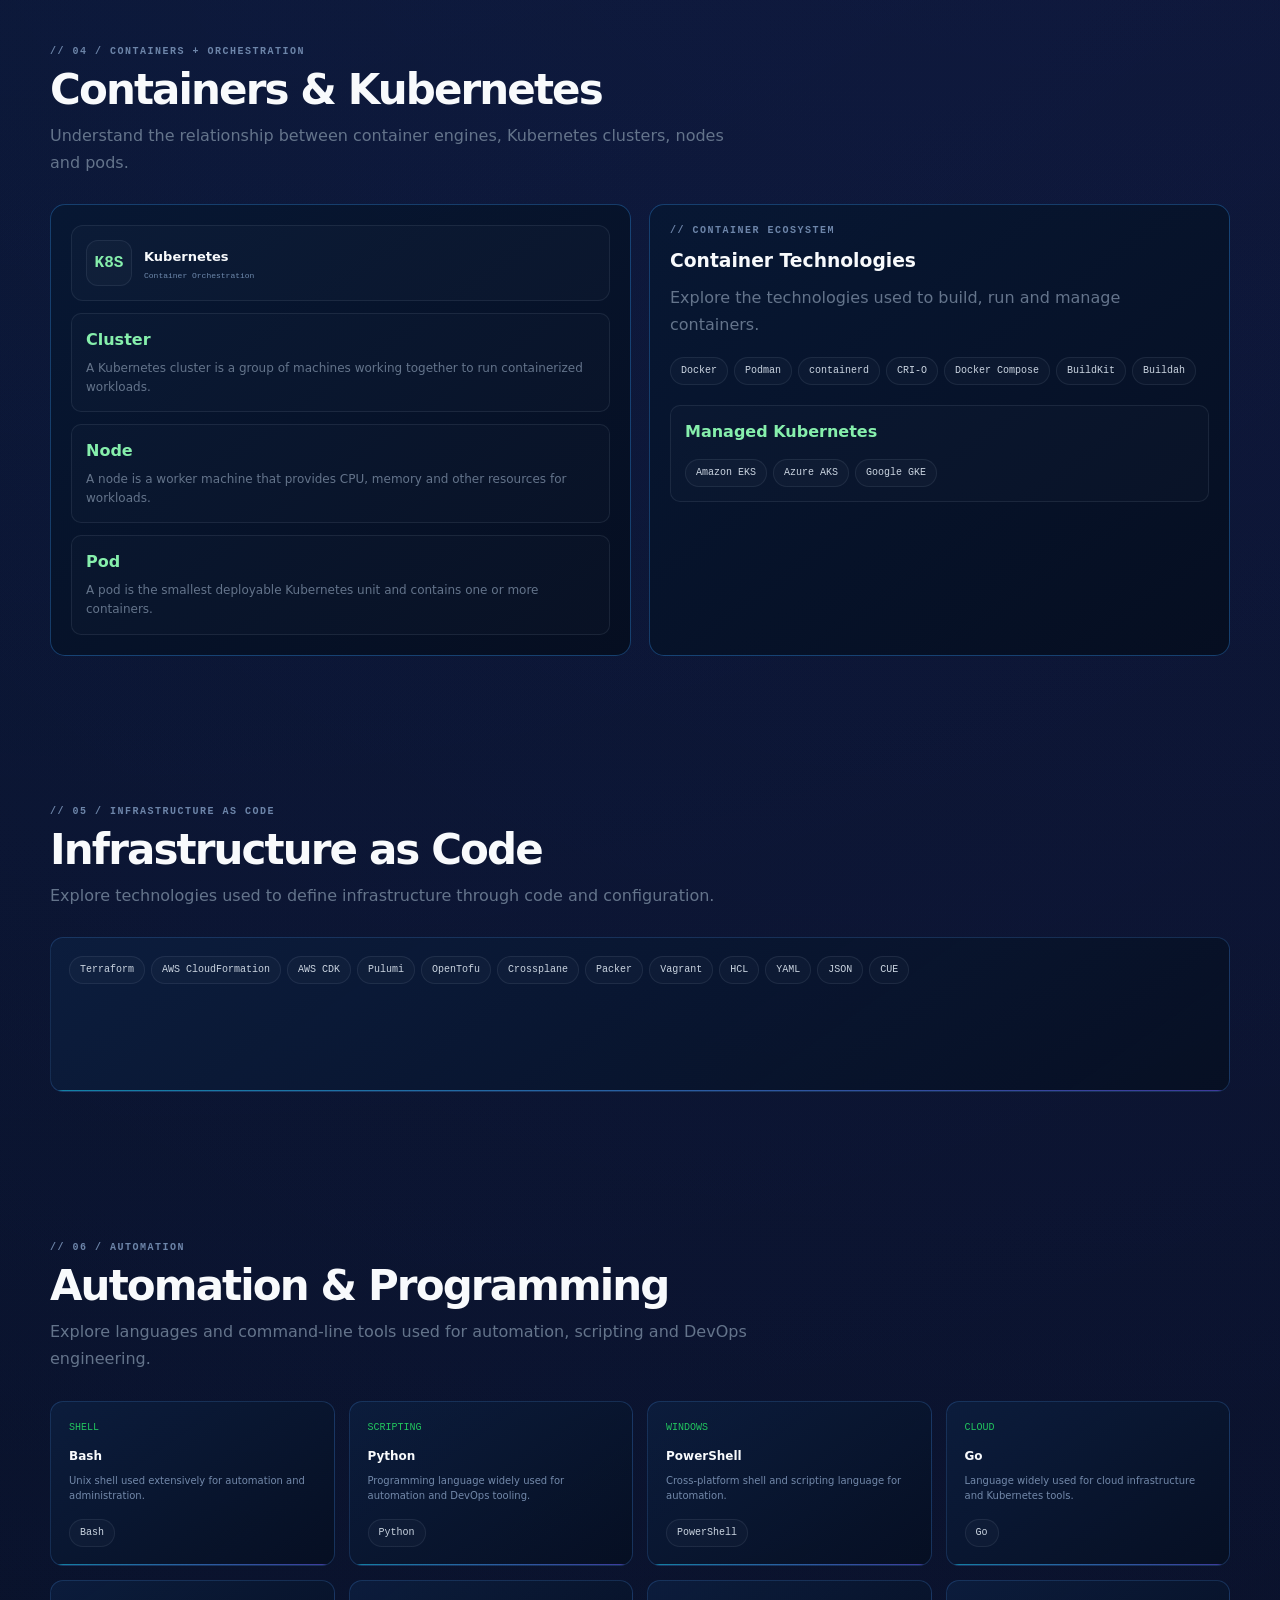
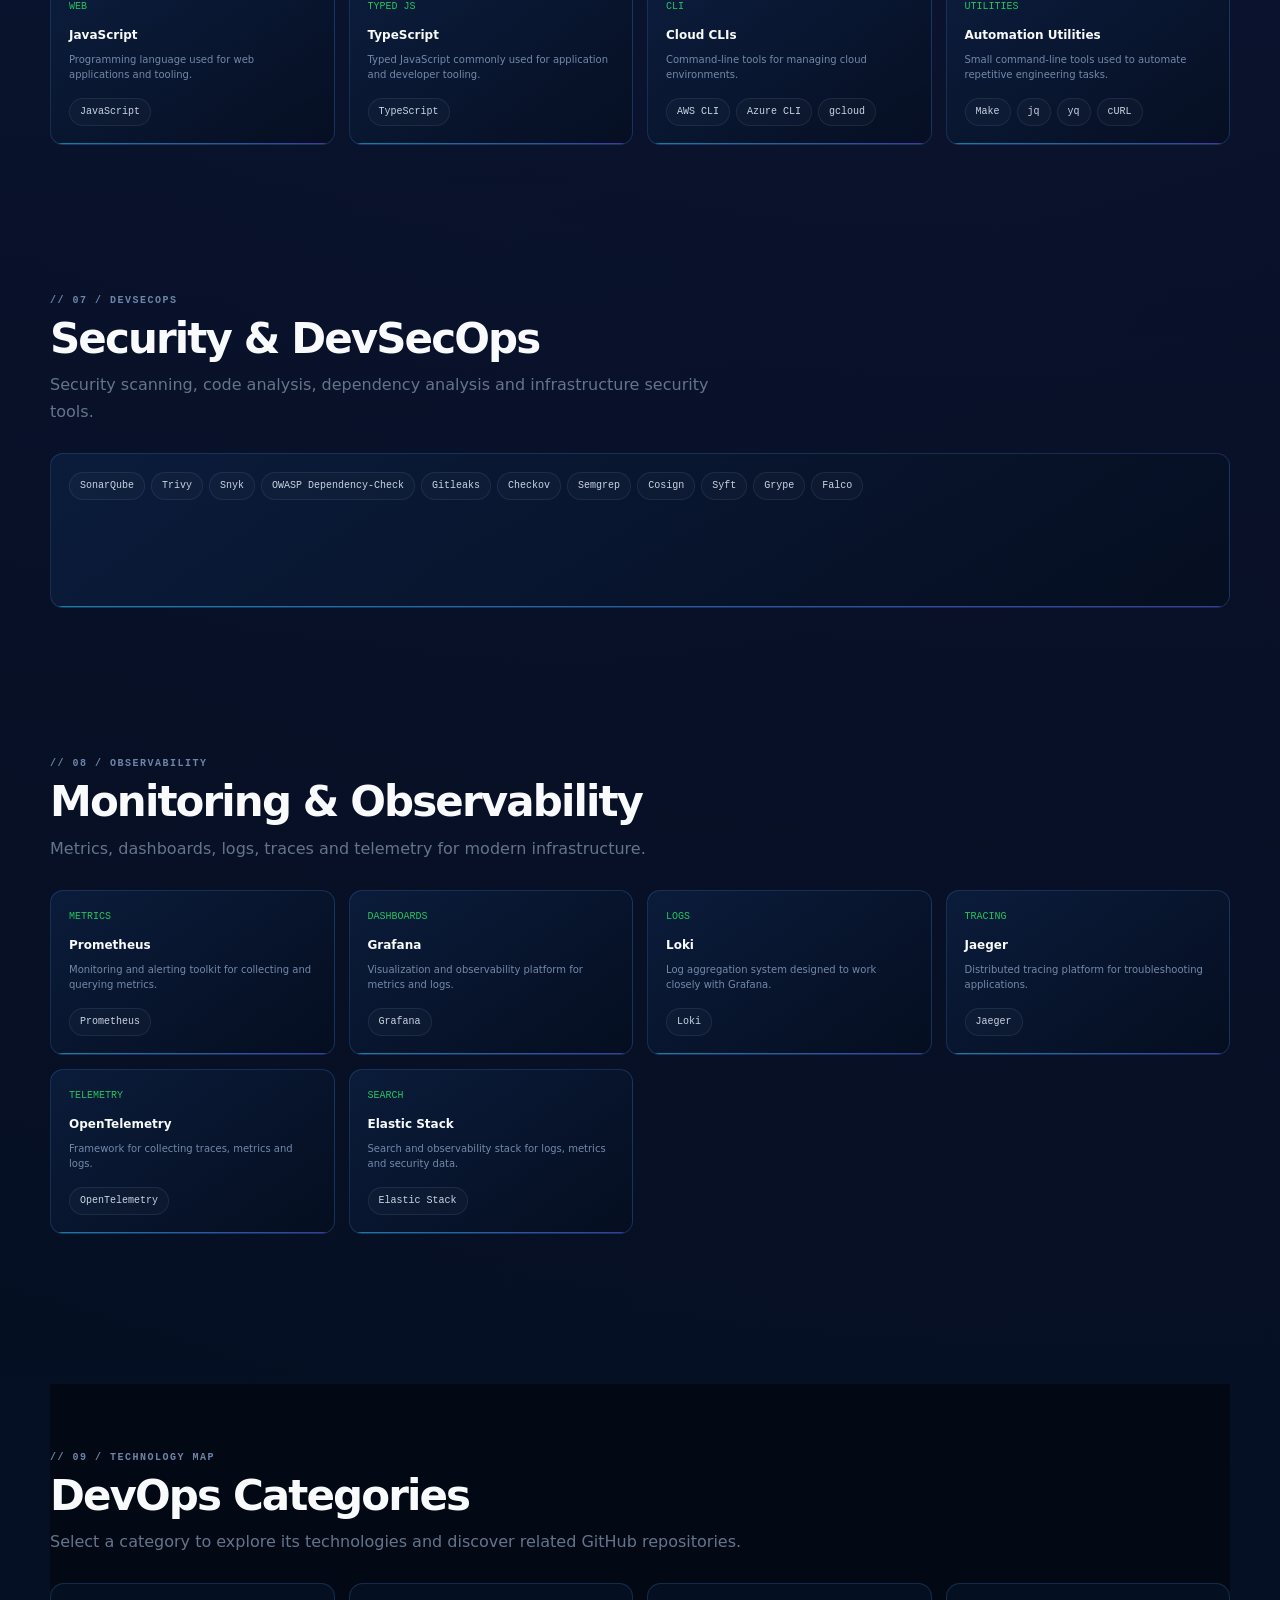
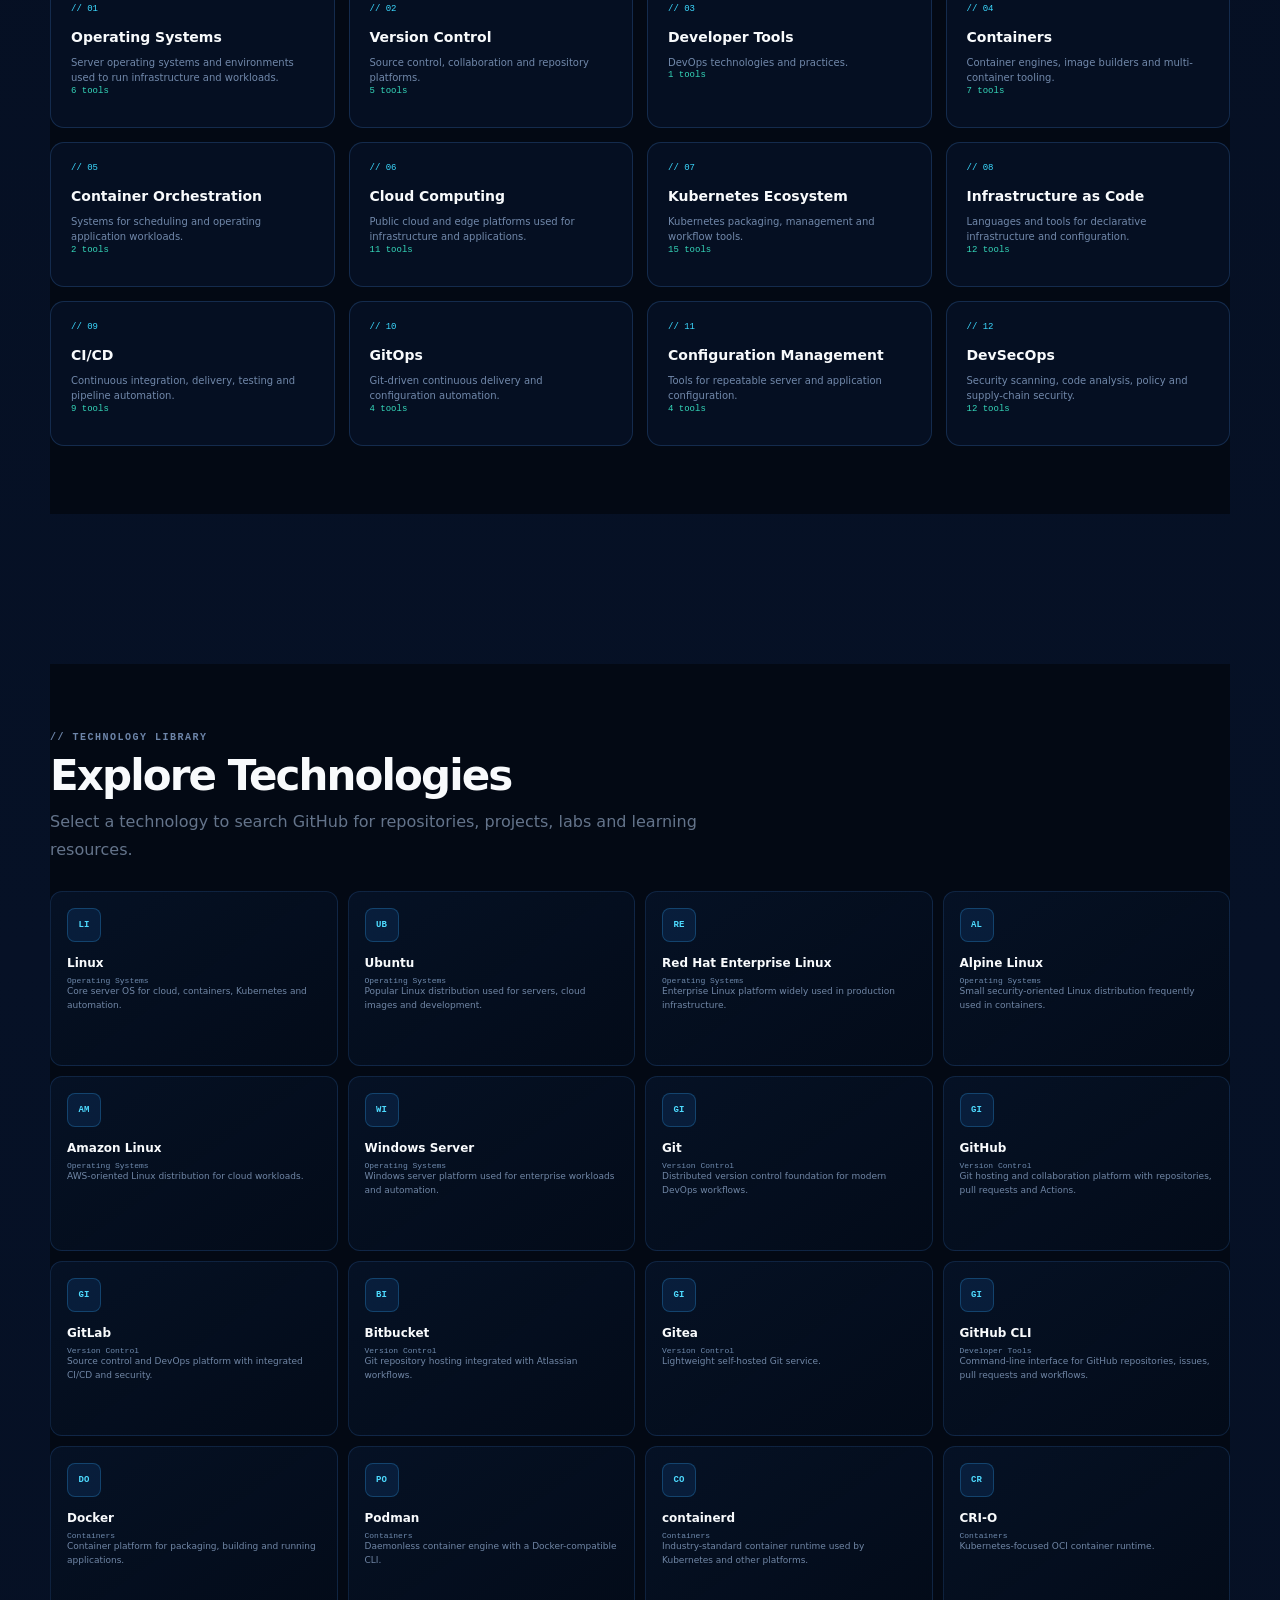
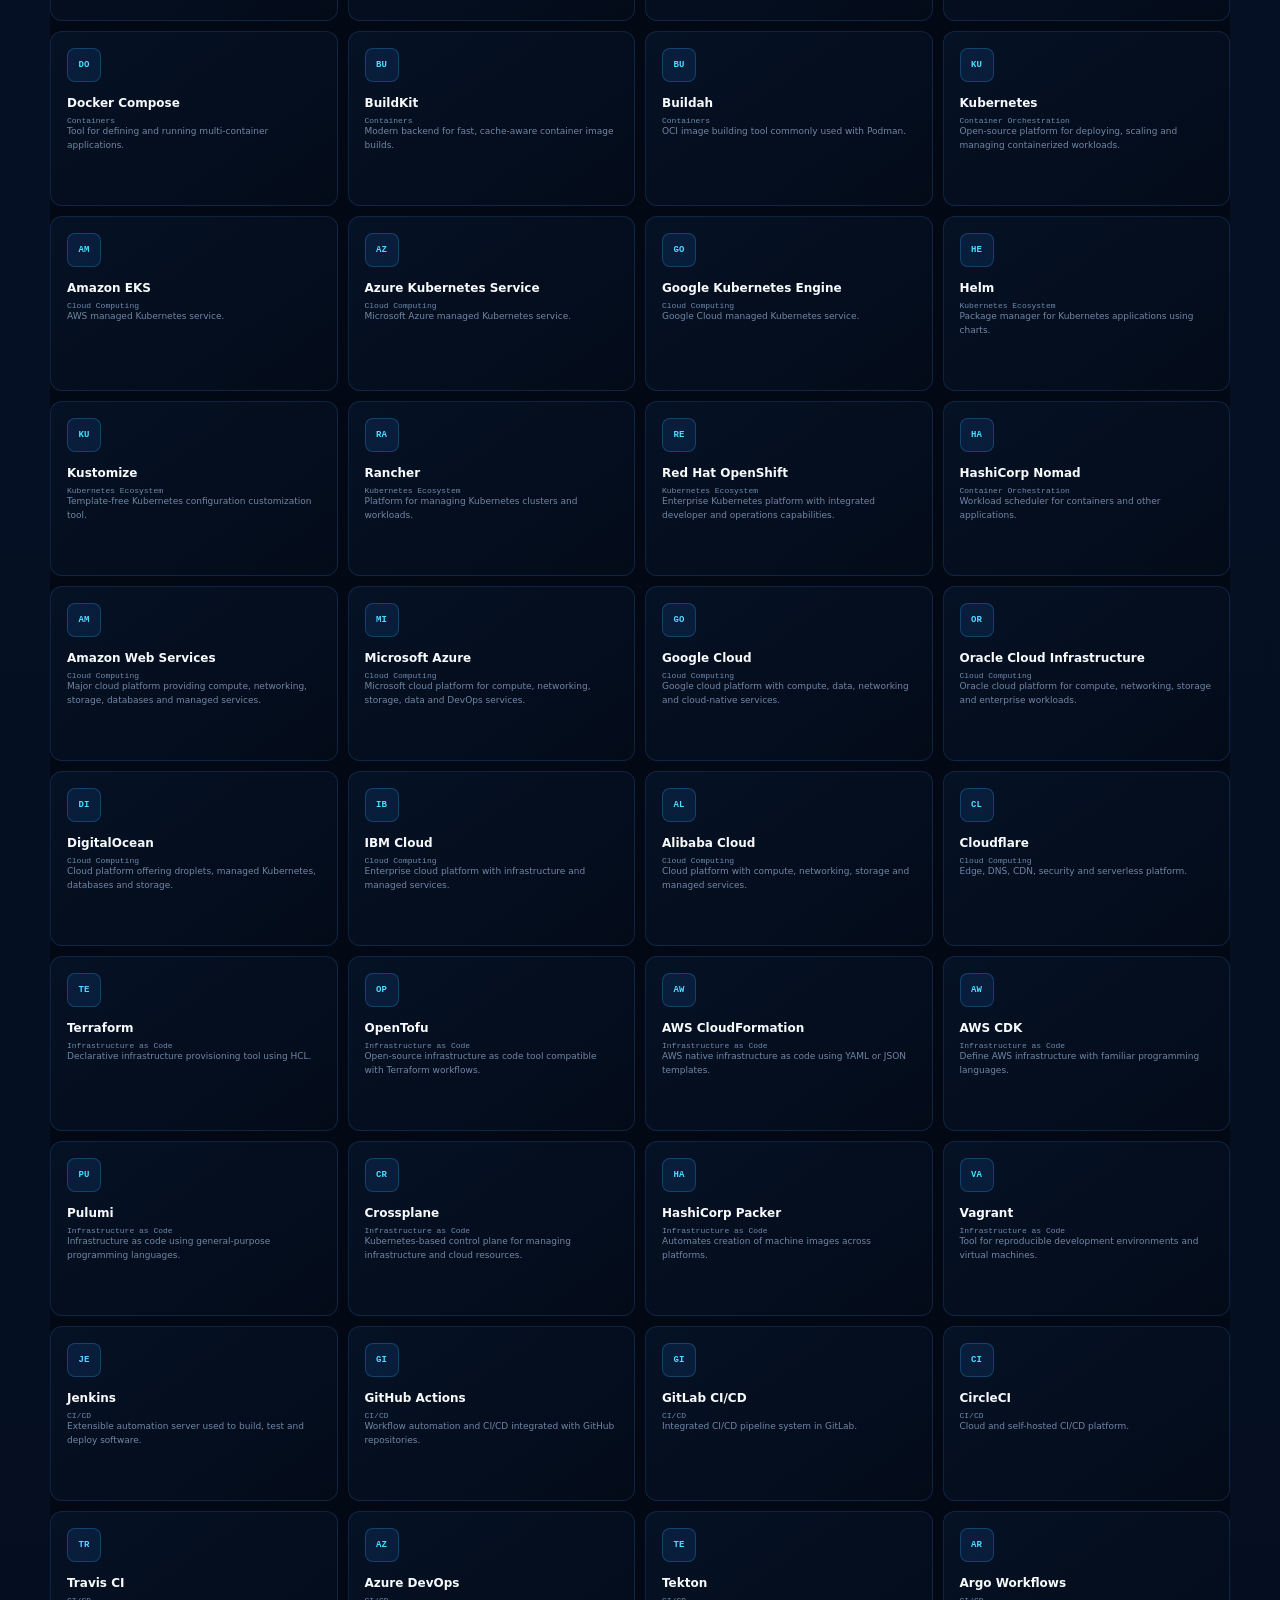
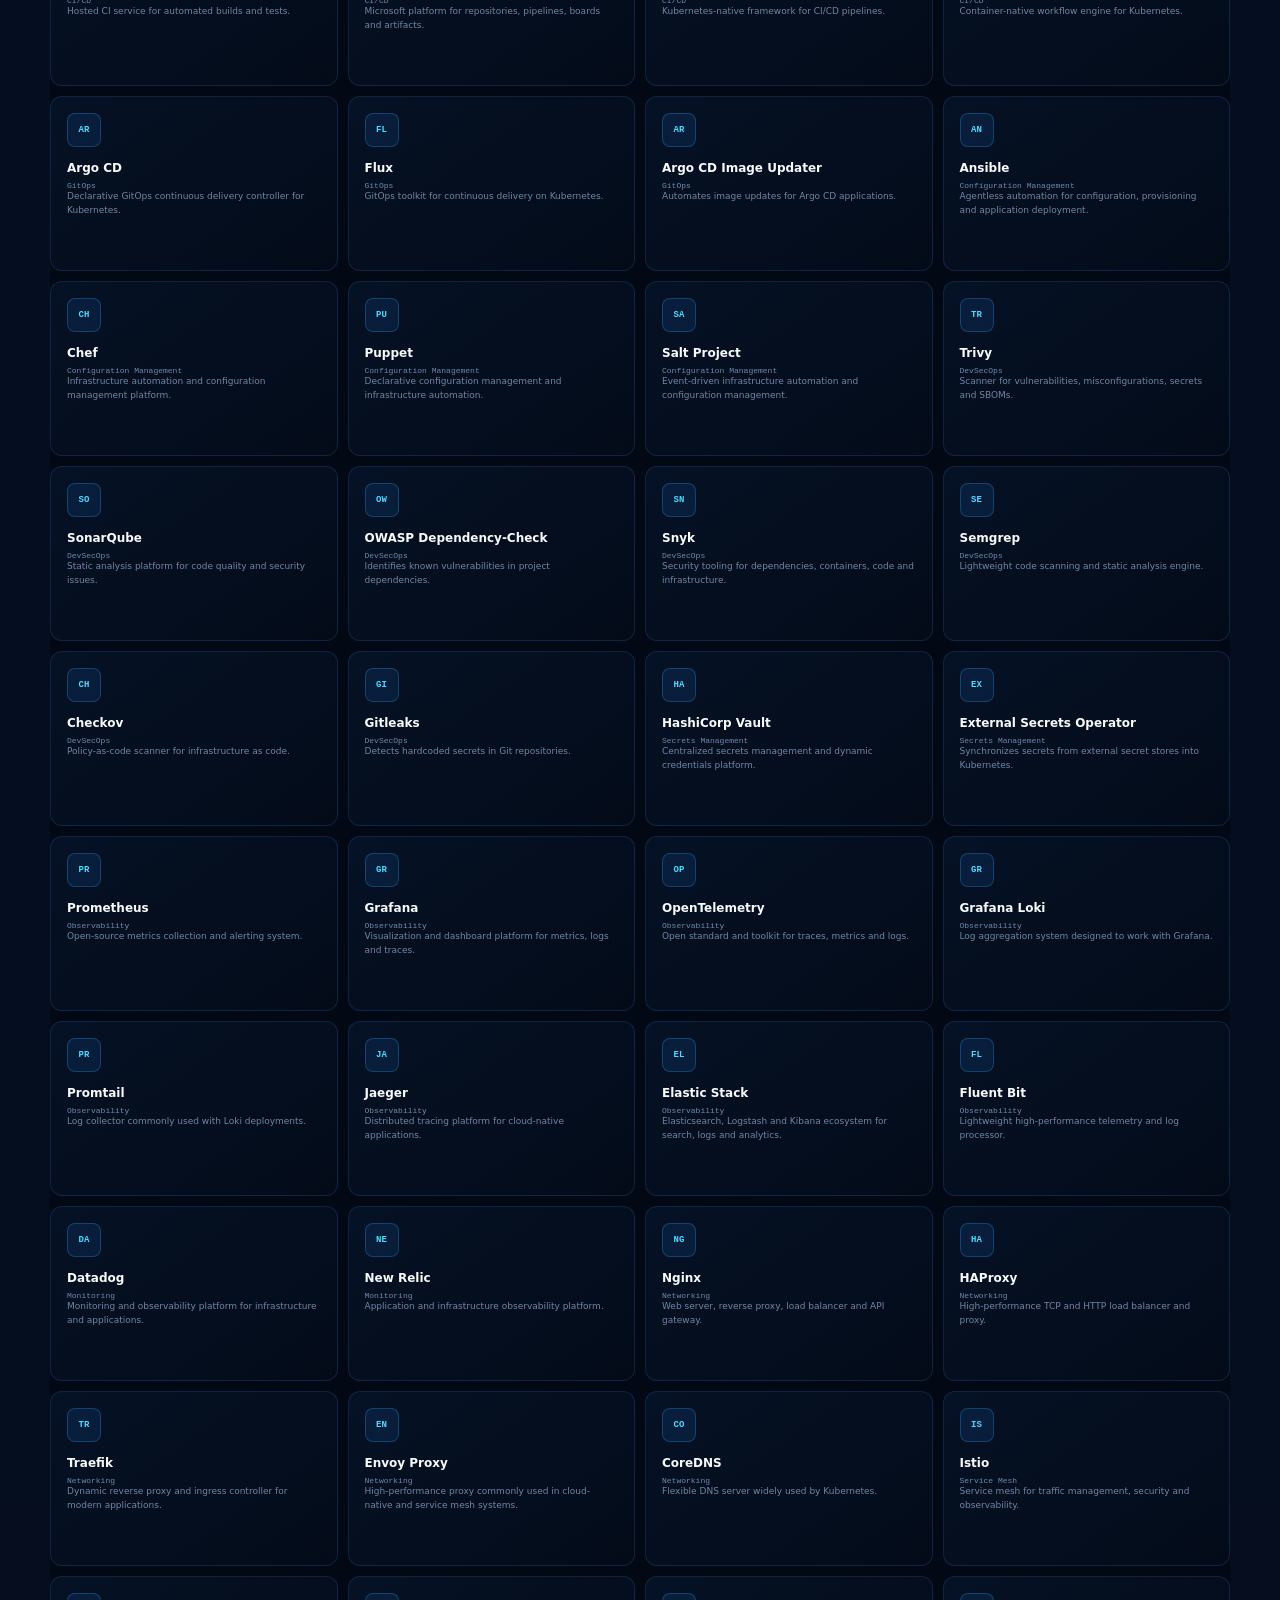
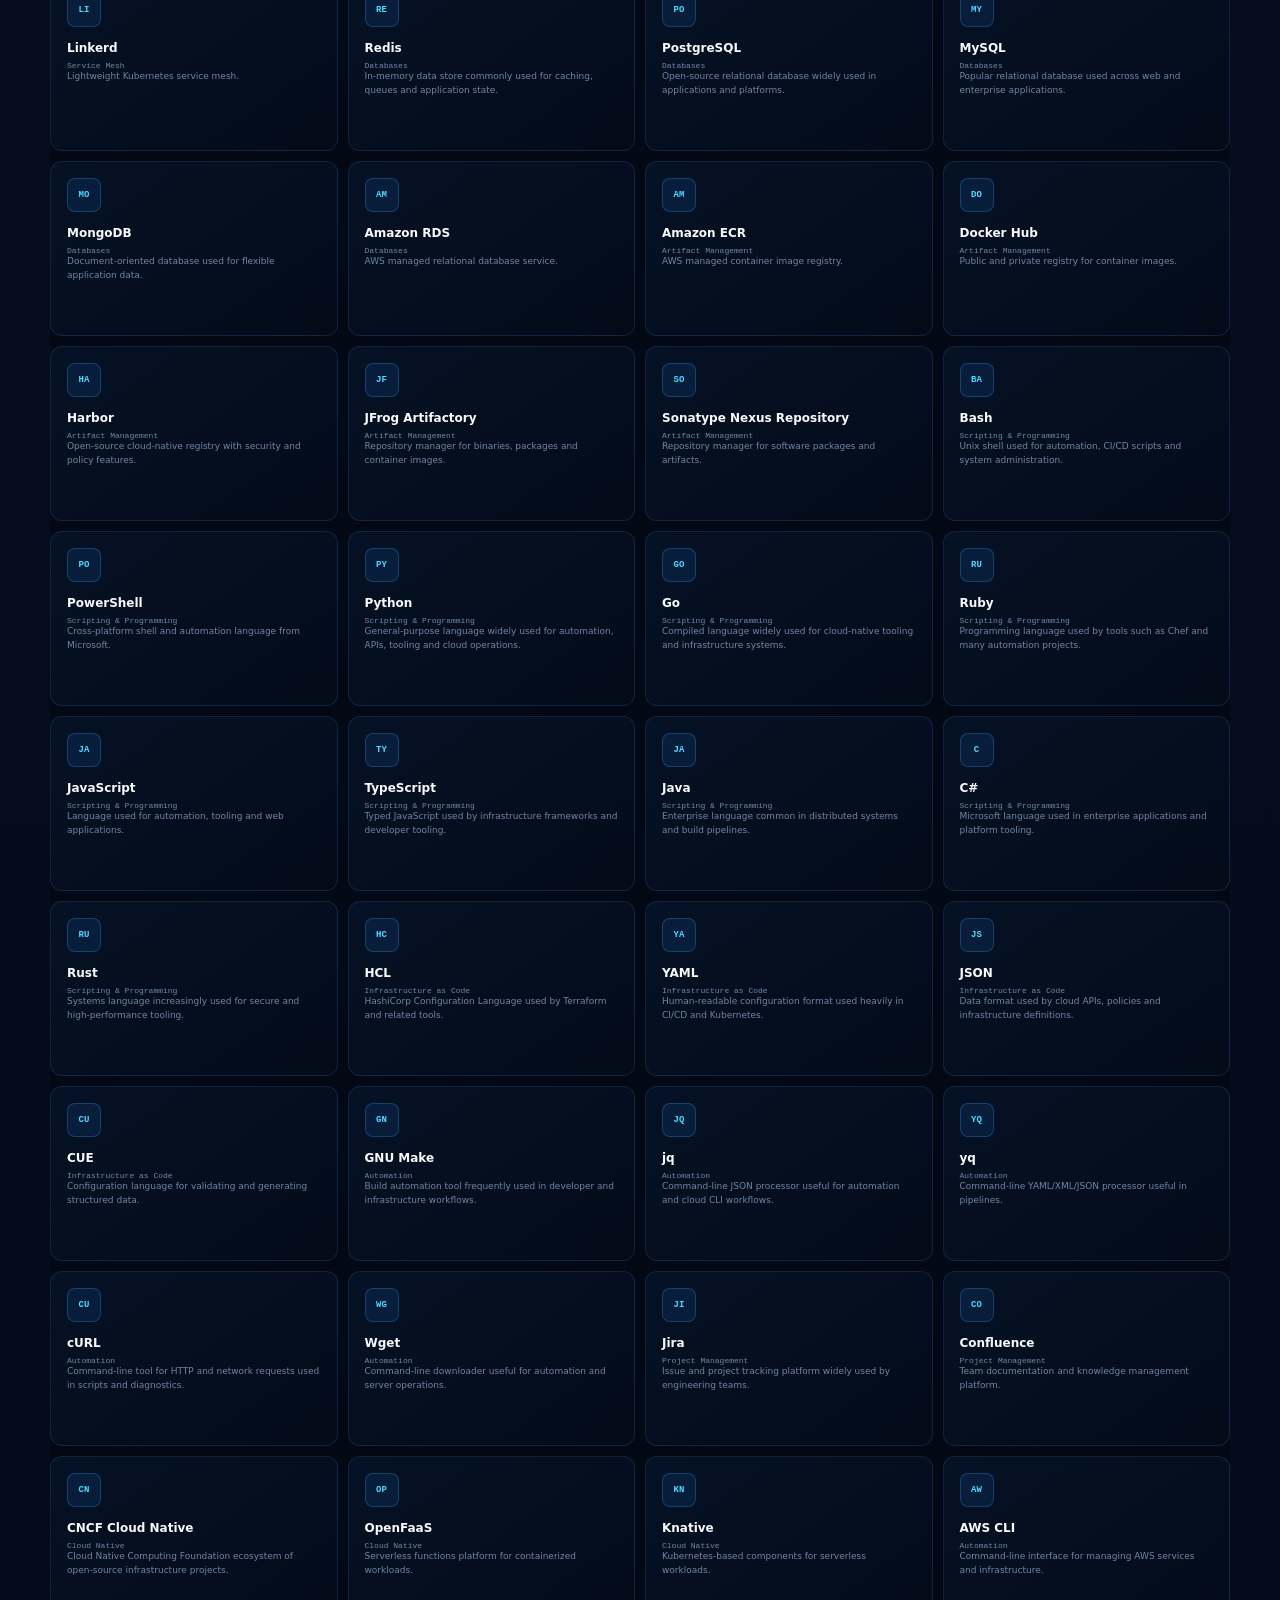
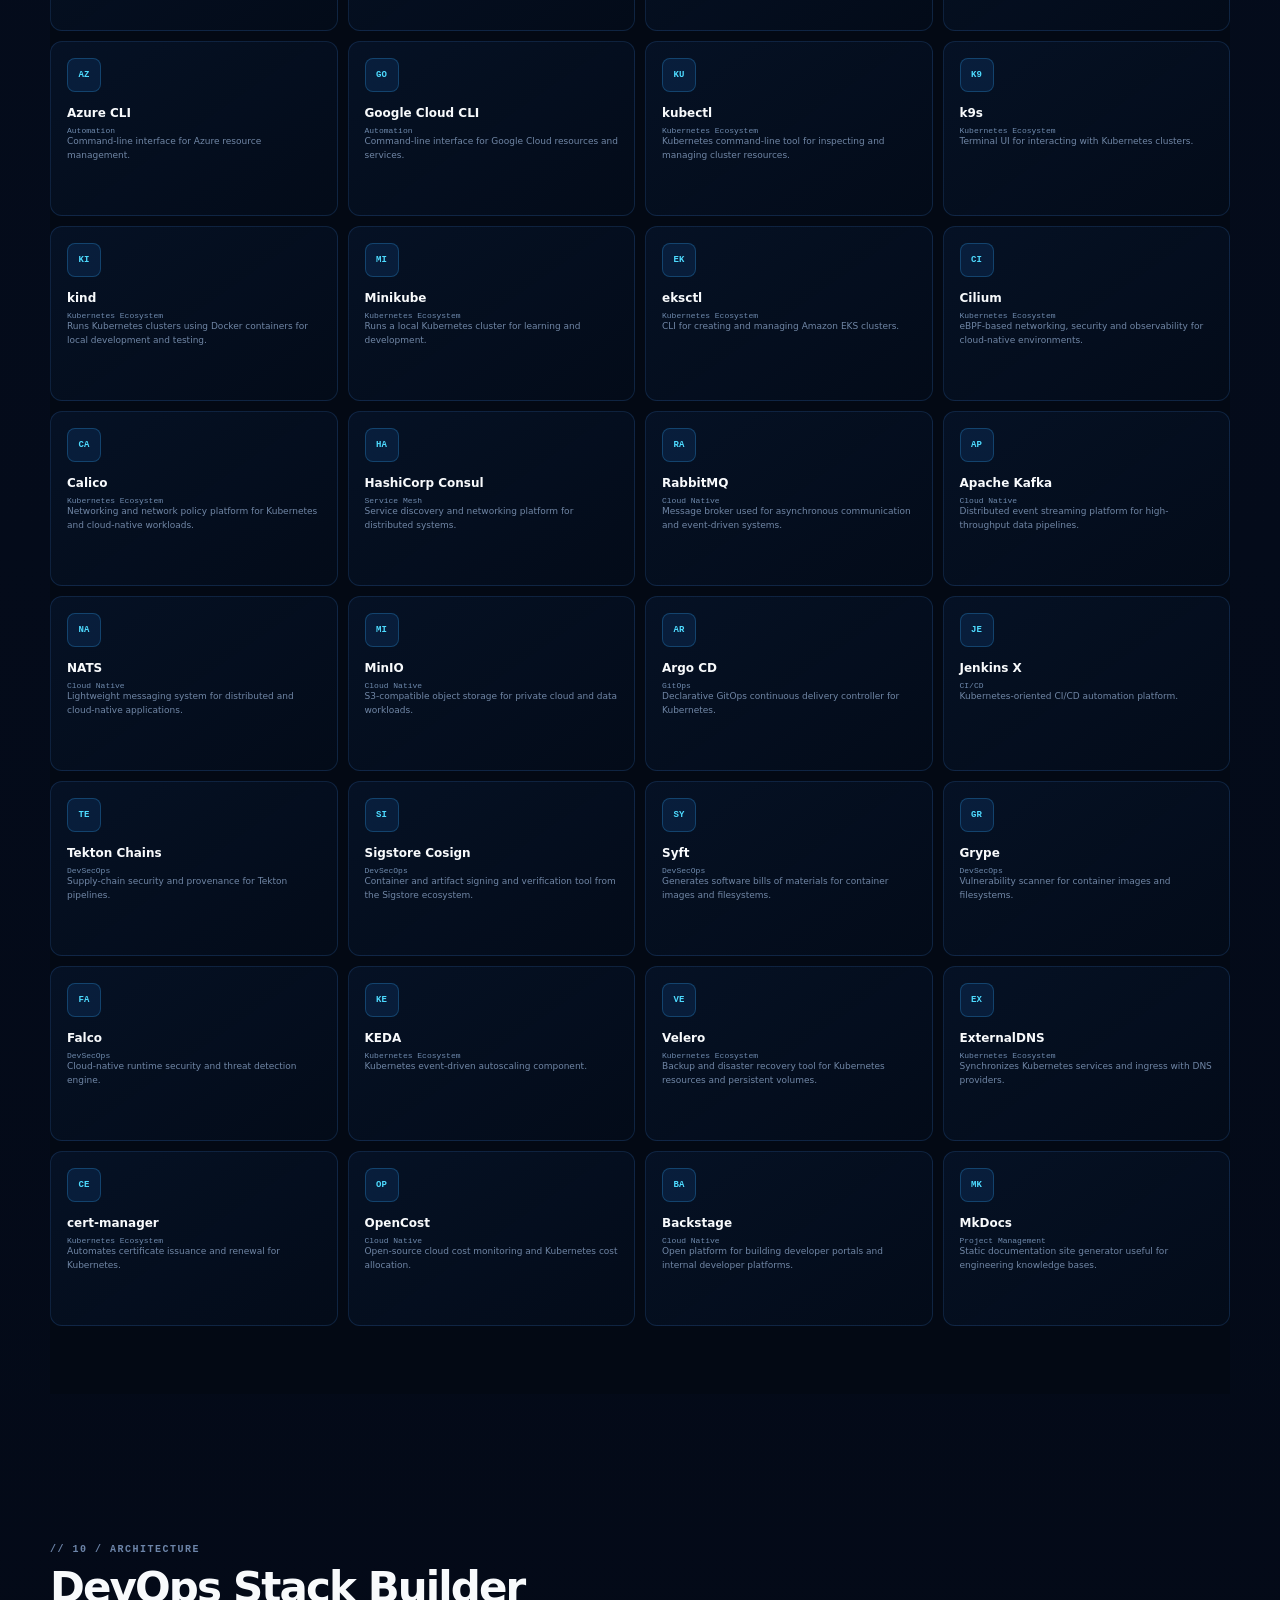
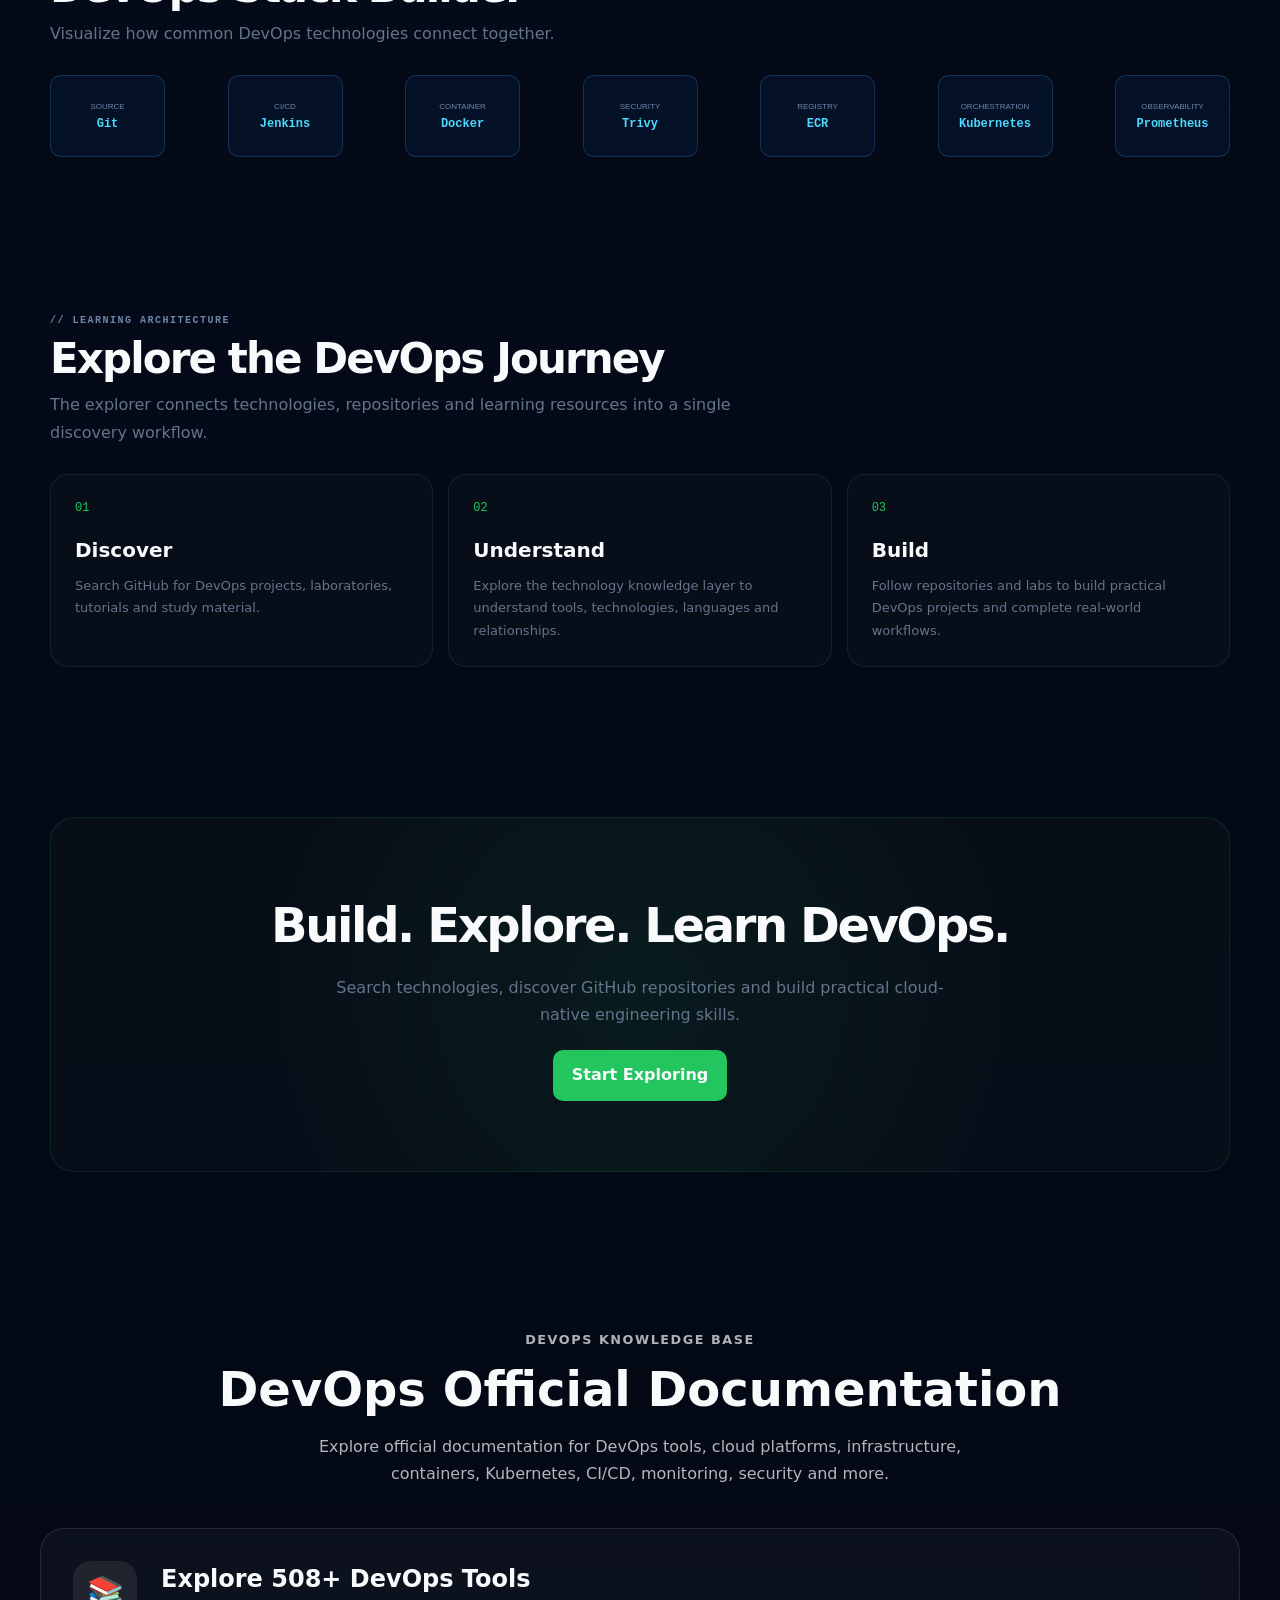
==== commit eae9e8be: "added new page" ====
--- a/index.html
+++ b/index.html
@@ -276,7 +276,13 @@
         </a>
 
 
-        <!-- Main navigation -->
+        <!-- ============================================================
+        MAIN NAVIGATION
+        ------------------------------------------------------------
+        Documentation links to the dedicated DevOps Documentation
+        page located at:
+        pages/devops-documentation/index.html
+        ============================================================ -->
 
         <div class="nav-links">
 
@@ -291,6 +297,13 @@
                 href="#technologies"
             >
                 Technologies
+            </a>
+
+            <!-- DevOps official documentation page -->
+            <a
+                href="pages/devops-documentation/index.html"
+            >
+                Documentation
             </a>
 
             <a
@@ -3346,6 +3359,142 @@
 </main>
 
 
+<!-- ============================================================
+     DEVOPS DOCUMENTATION SECTION
+     ------------------------------------------------------------
+     This section provides a featured entry point to the dedicated
+     DevOps Documentation page.
+
+     The complete documentation directory is maintained separately
+     at:
+
+     pages/
+     └── devops-documentation/
+         └── index.html
+
+     This keeps the main homepage lightweight while allowing the
+     documentation page to have its own HTML, CSS, JavaScript,
+     filtering system and JSON-powered tool database.
+     ============================================================ -->
+
+<section
+    id="documentation"
+    class="documentation-section"
+    aria-labelledby="documentation-title"
+>
+
+    <div class="documentation-container">
+
+        <!-- Section header -->
+        <div class="documentation-header">
+
+            <span class="documentation-eyebrow">
+                DevOps Knowledge Base
+            </span>
+
+            <h2 id="documentation-title">
+                DevOps Official Documentation
+            </h2>
+
+            <p class="documentation-description">
+                Explore official documentation for DevOps tools,
+                cloud platforms, infrastructure, containers,
+                Kubernetes, CI/CD, monitoring, security and more.
+            </p>
+
+        </div>
+
+
+        <!-- Documentation feature card -->
+        <div class="documentation-card">
+
+            <div class="documentation-card-content">
+
+                <div class="documentation-icon">
+                    📚
+                </div>
+
+                <div class="documentation-card-text">
+
+                    <h3>
+                        Explore 508+ DevOps Tools
+                    </h3>
+
+                    <p>
+                        Browse a centralized collection of DevOps
+                        technologies and their official documentation.
+                        Search tools, filter by category and quickly
+                        open the official documentation website.
+                    </p>
+
+                    <!-- Documentation categories -->
+                    <div class="documentation-tags">
+
+                        <span class="documentation-tag">
+                            Cloud
+                        </span>
+
+                        <span class="documentation-tag">
+                            CI/CD
+                        </span>
+
+                        <span class="documentation-tag">
+                            Infrastructure as Code
+                        </span>
+
+                        <span class="documentation-tag">
+                            Containers
+                        </span>
+
+                        <span class="documentation-tag">
+                            Kubernetes
+                        </span>
+
+                        <span class="documentation-tag">
+                            Monitoring
+                        </span>
+
+                        <span class="documentation-tag">
+                            Security
+                        </span>
+
+                    </div>
+
+                </div>
+
+            </div>
+
+
+            <!-- Open documentation page -->
+            <div class="documentation-card-action">
+
+                <a
+                    href="pages/devops-documentation/index.html"
+                    class="documentation-button"
+                    aria-label="Open DevOps official documentation"
+                >
+                    <span>
+                        Explore Documentation
+                    </span>
+
+                    <span
+                        class="documentation-button-arrow"
+                        aria-hidden="true"
+                    >
+                        →
+                    </span>
+
+                </a>
+
+            </div>
+
+        </div>
+
+    </div>
+
+</section>
+
+
 <!-- =========================================================
      FOOTER
      ========================================================= -->
@@ -3418,6 +3567,12 @@
     src="js/app.js"
 ></script>
 
+<!-- DevOps Documentation section JavaScript -->
+<script
+    type="module"
+    src="js/devops-documentation.js"
+></script>
+
 
 </body>
 
--- a/css/style.css
+++ b/css/style.css
@@ -4053,3 +4053,324 @@
 .managed-kubernetes-level {
     margin-top: 20px;
 }
+
+/* ============================================================
+   DEVOPS DOCUMENTATION SECTION
+   ------------------------------------------------------------
+   Homepage entry point for the dedicated DevOps Documentation
+   page.
+
+   This section intentionally uses the same visual language as
+   the main DevOps Explorer interface:
+   - Dark/glass appearance
+   - Rounded cards
+   - Responsive layout
+   - Grid-friendly structure
+   - Subtle hover effects
+   ============================================================ */
+
+.documentation-section {
+    width: 100%;
+    padding: 80px 24px;
+    position: relative;
+}
+
+
+/* ------------------------------------------------------------
+   Documentation container
+   ------------------------------------------------------------ */
+
+.documentation-container {
+    width: min(1200px, 100%);
+    margin: 0 auto;
+}
+
+
+/* ------------------------------------------------------------
+   Section header
+   ------------------------------------------------------------ */
+
+.documentation-header {
+    text-align: center;
+    max-width: 850px;
+    margin: 0 auto 40px;
+}
+
+
+.documentation-eyebrow {
+    display: inline-block;
+    margin-bottom: 12px;
+
+    font-size: 0.8rem;
+    font-weight: 700;
+    letter-spacing: 0.12em;
+    text-transform: uppercase;
+
+    opacity: 0.7;
+}
+
+
+.documentation-header h2 {
+    margin: 0 0 16px;
+
+    font-size: clamp(2rem, 4vw, 3rem);
+    line-height: 1.15;
+}
+
+
+.documentation-description {
+    margin: 0 auto;
+
+    max-width: 720px;
+
+    font-size: 1rem;
+    line-height: 1.7;
+
+    opacity: 0.72;
+}
+
+
+/* ------------------------------------------------------------
+   Documentation feature card
+   ------------------------------------------------------------ */
+
+.documentation-card {
+    display: flex;
+    align-items: center;
+    justify-content: space-between;
+    gap: 32px;
+
+    padding: 32px;
+
+    border: 1px solid rgba(255, 255, 255, 0.1);
+    border-radius: 24px;
+
+    /*
+     * Transparent glass-style background.
+     * This allows the homepage background to remain visible
+     * underneath the documentation card.
+     */
+    background: rgba(255, 255, 255, 0.04);
+
+    backdrop-filter: blur(16px);
+    -webkit-backdrop-filter: blur(16px);
+
+    transition:
+        transform 0.25s ease,
+        border-color 0.25s ease,
+        box-shadow 0.25s ease;
+}
+
+
+/* Hover effect */
+
+.documentation-card:hover {
+    transform: translateY(-4px);
+
+    border-color: rgba(255, 255, 255, 0.2);
+
+    box-shadow:
+        0 20px 50px rgba(0, 0, 0, 0.2);
+}
+
+
+/* ------------------------------------------------------------
+   Card content
+   ------------------------------------------------------------ */
+
+.documentation-card-content {
+    display: flex;
+    align-items: flex-start;
+    gap: 24px;
+
+    flex: 1;
+}
+
+
+/* ------------------------------------------------------------
+   Documentation icon
+   ------------------------------------------------------------ */
+
+.documentation-icon {
+    width: 64px;
+    height: 64px;
+
+    flex-shrink: 0;
+
+    display: flex;
+    align-items: center;
+    justify-content: center;
+
+    border-radius: 18px;
+
+    font-size: 30px;
+
+    background: rgba(255, 255, 255, 0.08);
+}
+
+
+/* ------------------------------------------------------------
+   Card text
+   ------------------------------------------------------------ */
+
+.documentation-card-text h3 {
+    margin: 0 0 10px;
+
+    font-size: 1.5rem;
+}
+
+
+.documentation-card-text p {
+    margin: 0;
+
+    max-width: 760px;
+
+    line-height: 1.7;
+
+    opacity: 0.72;
+}
+
+
+/* ------------------------------------------------------------
+   Documentation category tags
+   ------------------------------------------------------------ */
+
+.documentation-tags {
+    display: flex;
+    flex-wrap: wrap;
+    gap: 8px;
+
+    margin-top: 18px;
+}
+
+
+.documentation-tag {
+    display: inline-flex;
+    align-items: center;
+
+    padding: 6px 10px;
+
+    border-radius: 999px;
+
+    font-size: 0.78rem;
+    line-height: 1;
+
+    background: rgba(255, 255, 255, 0.07);
+
+    border: 1px solid rgba(255, 255, 255, 0.08);
+
+    opacity: 0.85;
+}
+
+
+/* ------------------------------------------------------------
+   Documentation button area
+   ------------------------------------------------------------ */
+
+.documentation-card-action {
+    flex-shrink: 0;
+}
+
+
+/* ------------------------------------------------------------
+   Documentation button
+   ------------------------------------------------------------ */
+
+.documentation-button {
+    display: inline-flex;
+    align-items: center;
+    justify-content: center;
+    gap: 12px;
+
+    min-height: 48px;
+
+    padding: 0 20px;
+
+    border-radius: 12px;
+
+    text-decoration: none;
+
+    font-weight: 700;
+
+    border: 1px solid rgba(255, 255, 255, 0.12);
+
+    background: rgba(255, 255, 255, 0.08);
+
+    transition:
+        transform 0.2s ease,
+        background 0.2s ease,
+        border-color 0.2s ease;
+}
+
+
+.documentation-button:hover {
+    transform: translateY(-2px);
+
+    background: rgba(255, 255, 255, 0.14);
+
+    border-color: rgba(255, 255, 255, 0.22);
+}
+
+
+.documentation-button-arrow {
+    font-size: 1.2rem;
+
+    transition:
+        transform 0.2s ease;
+}
+
+
+.documentation-button:hover .documentation-button-arrow {
+    transform: translateX(4px);
+}
+
+
+/* ============================================================
+   RESPONSIVE DESIGN
+   ============================================================ */
+
+@media (max-width: 900px) {
+
+    .documentation-card {
+        flex-direction: column;
+        align-items: stretch;
+    }
+
+    .documentation-card-action {
+        width: 100%;
+    }
+
+    .documentation-button {
+        width: 100%;
+    }
+
+}
+
+
+@media (max-width: 600px) {
+
+    .documentation-section {
+        padding: 60px 16px;
+    }
+
+    .documentation-card {
+        padding: 24px;
+    }
+
+    .documentation-card-content {
+        flex-direction: column;
+        gap: 18px;
+    }
+
+    .documentation-icon {
+        width: 56px;
+        height: 56px;
+    }
+
+}
+
+/* ------------------------------------------------------------
+   End DEVOPS DOCUMENTATION SECTION
+   ------------------------------------------------------------ */
+
+   
